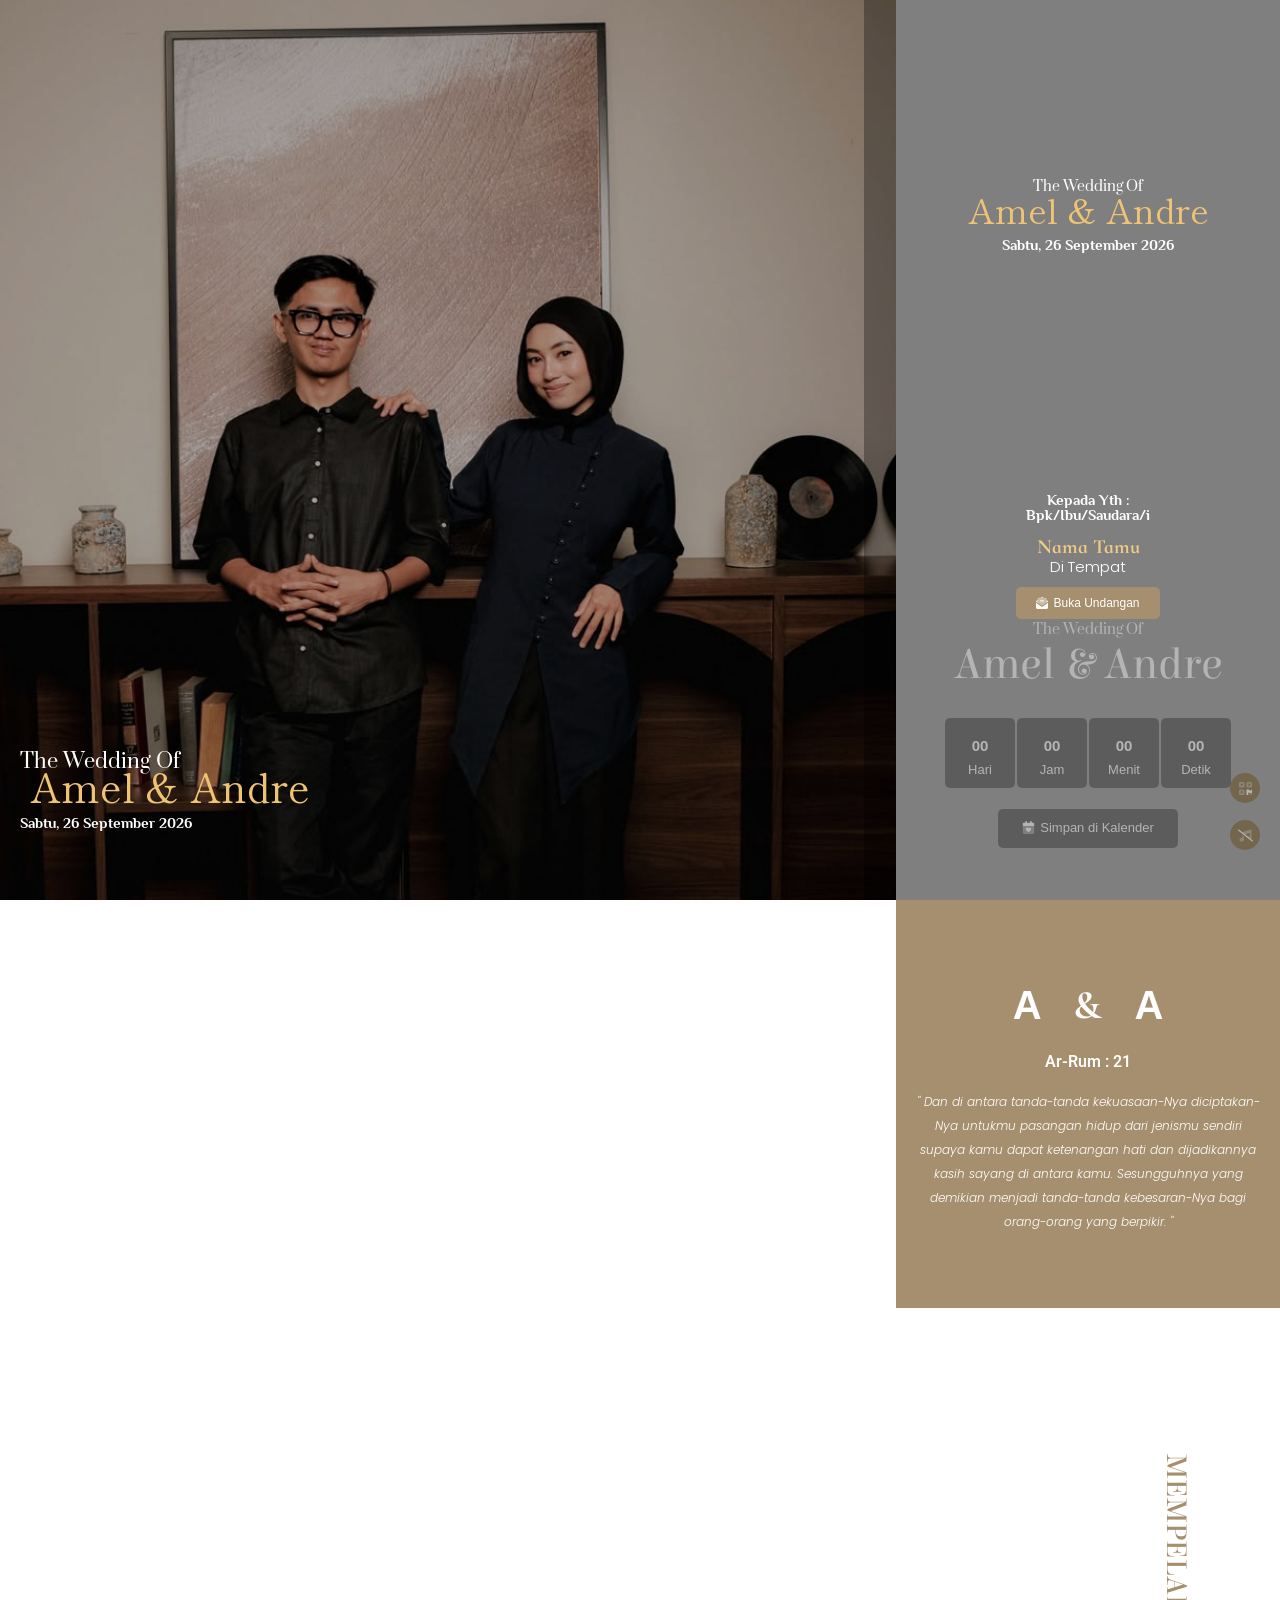
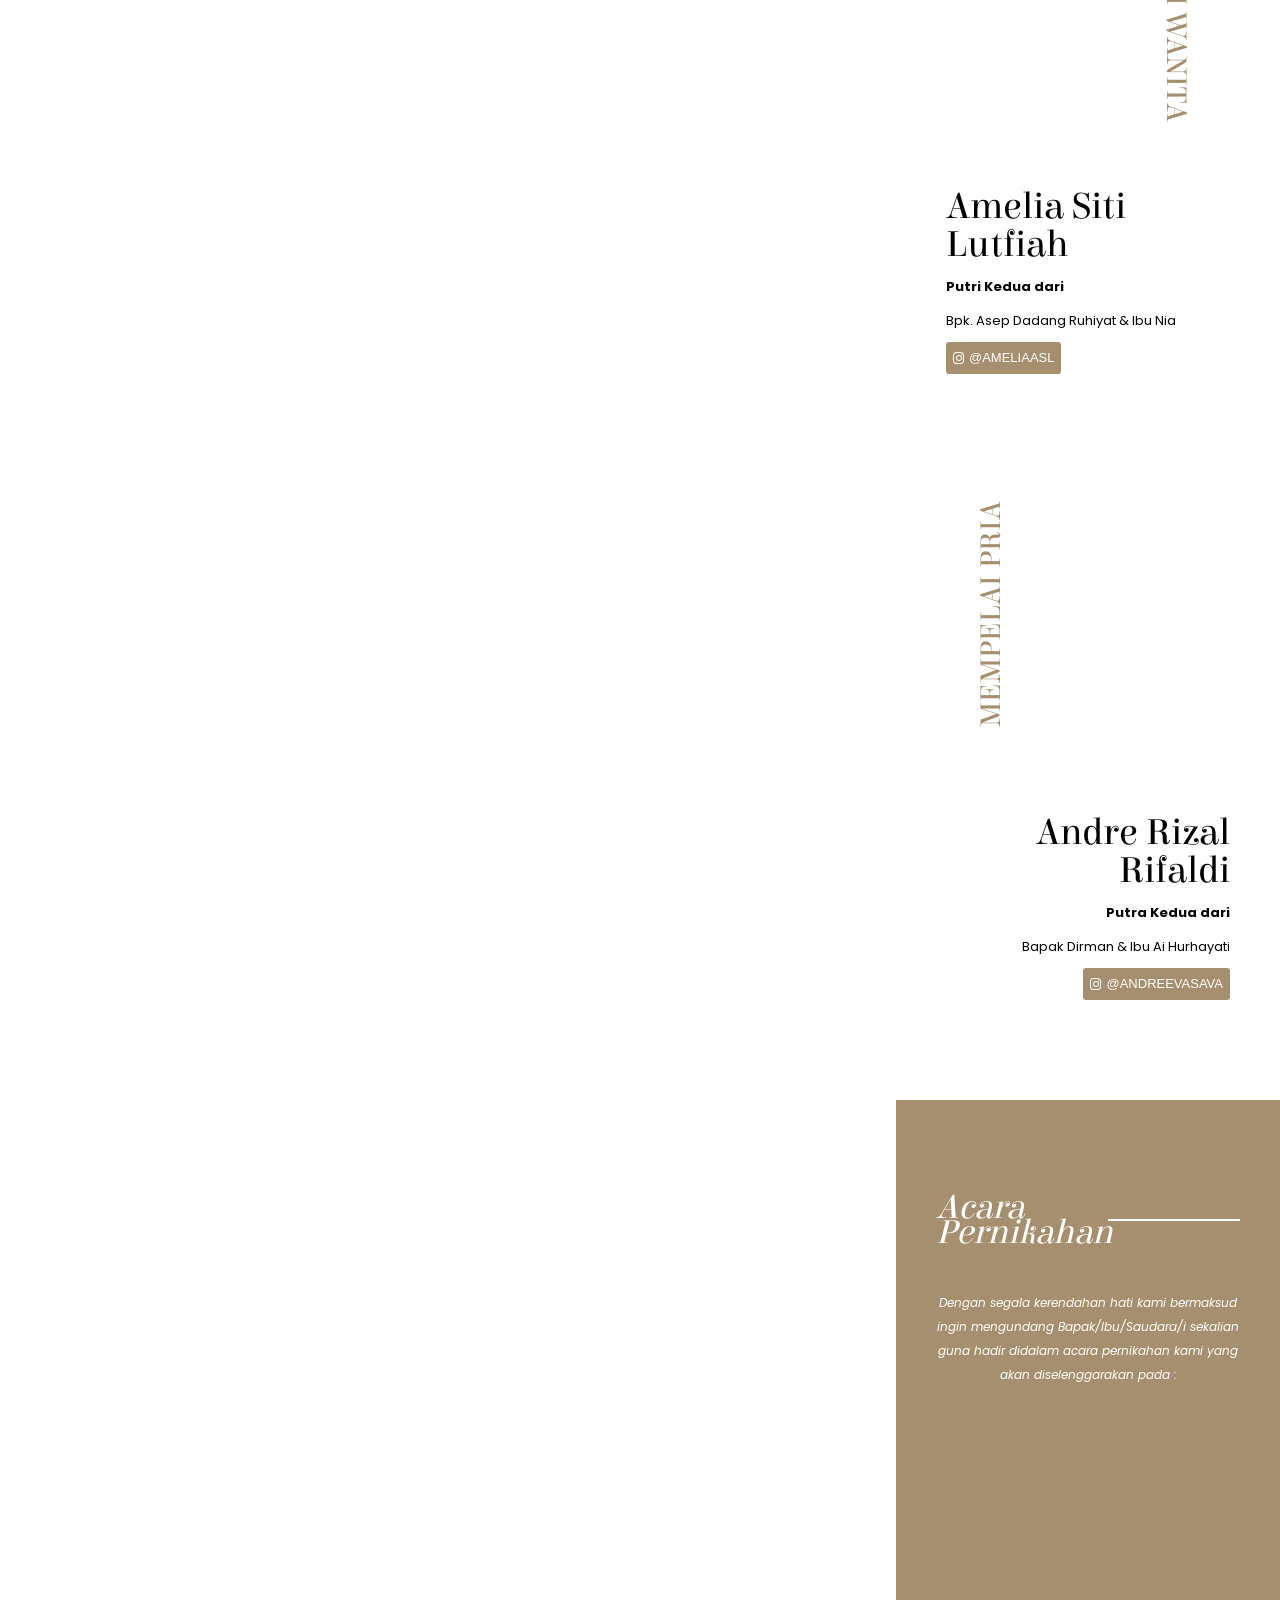
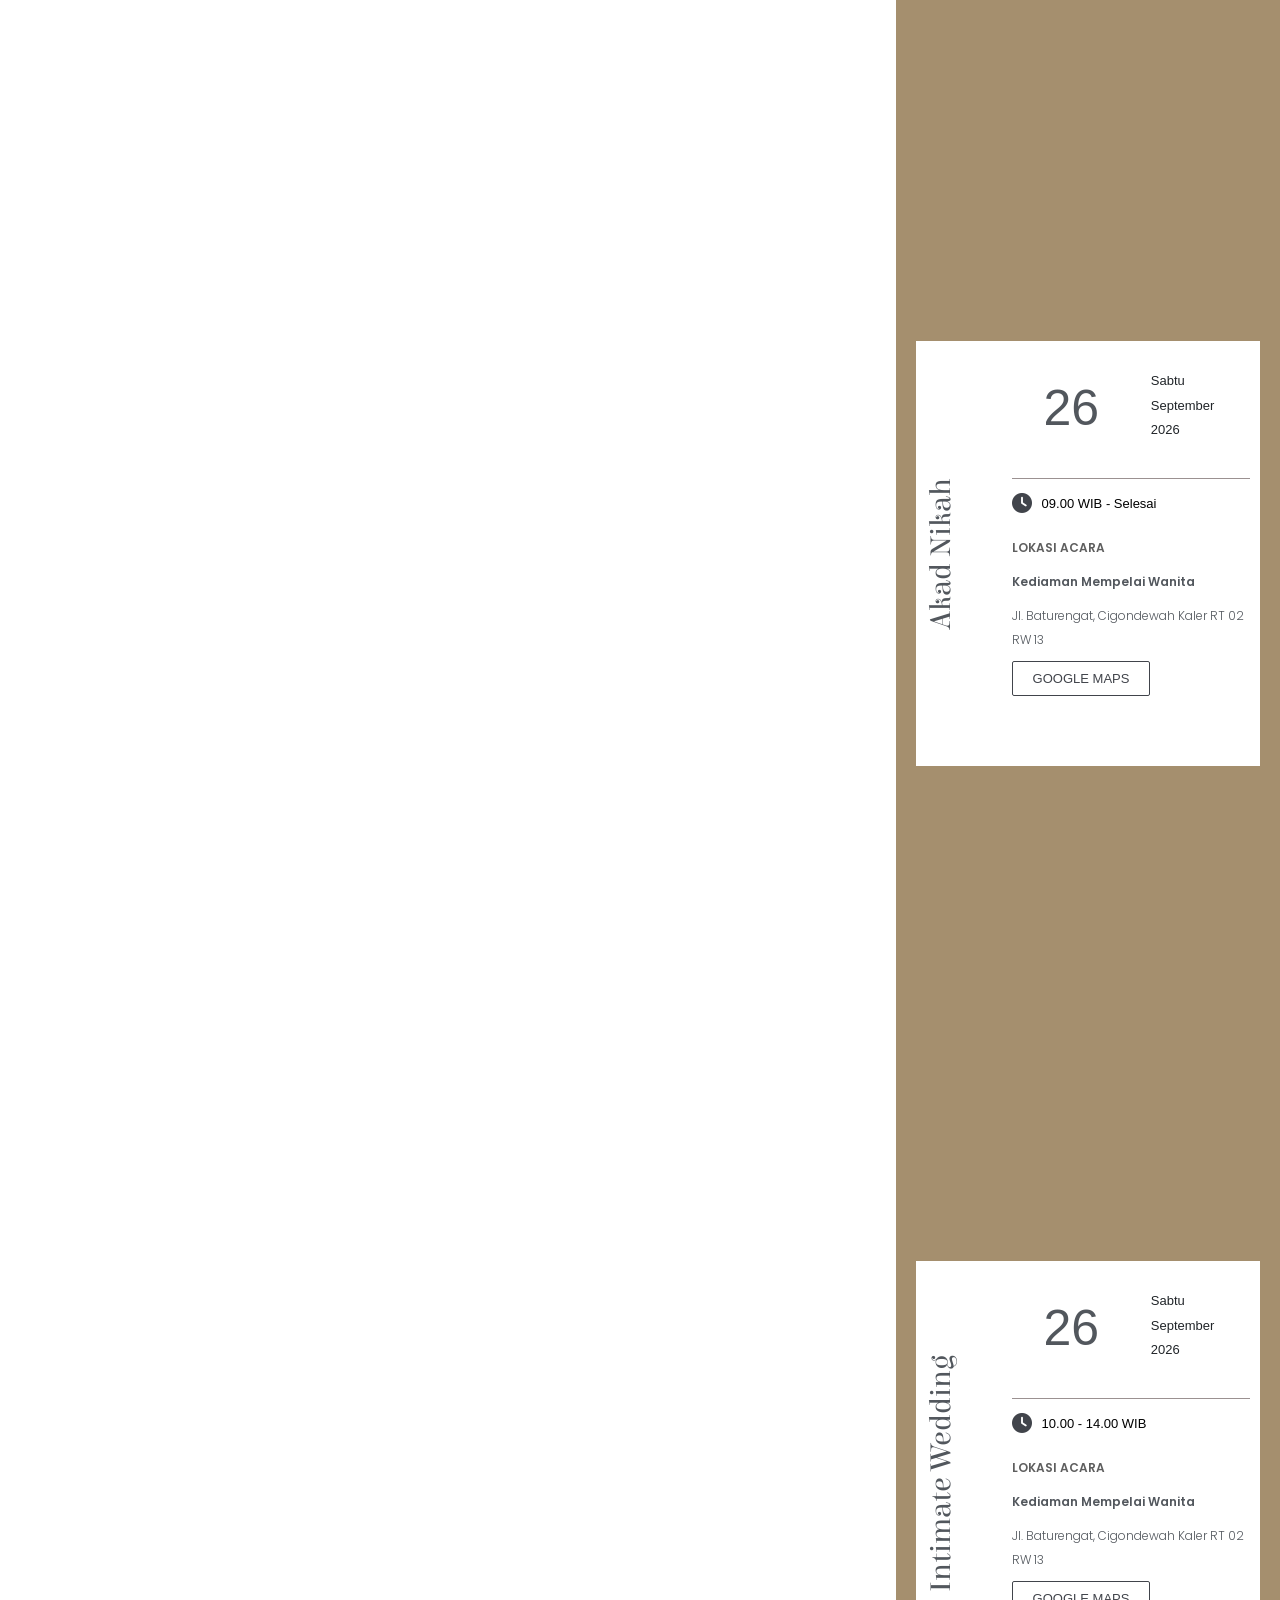
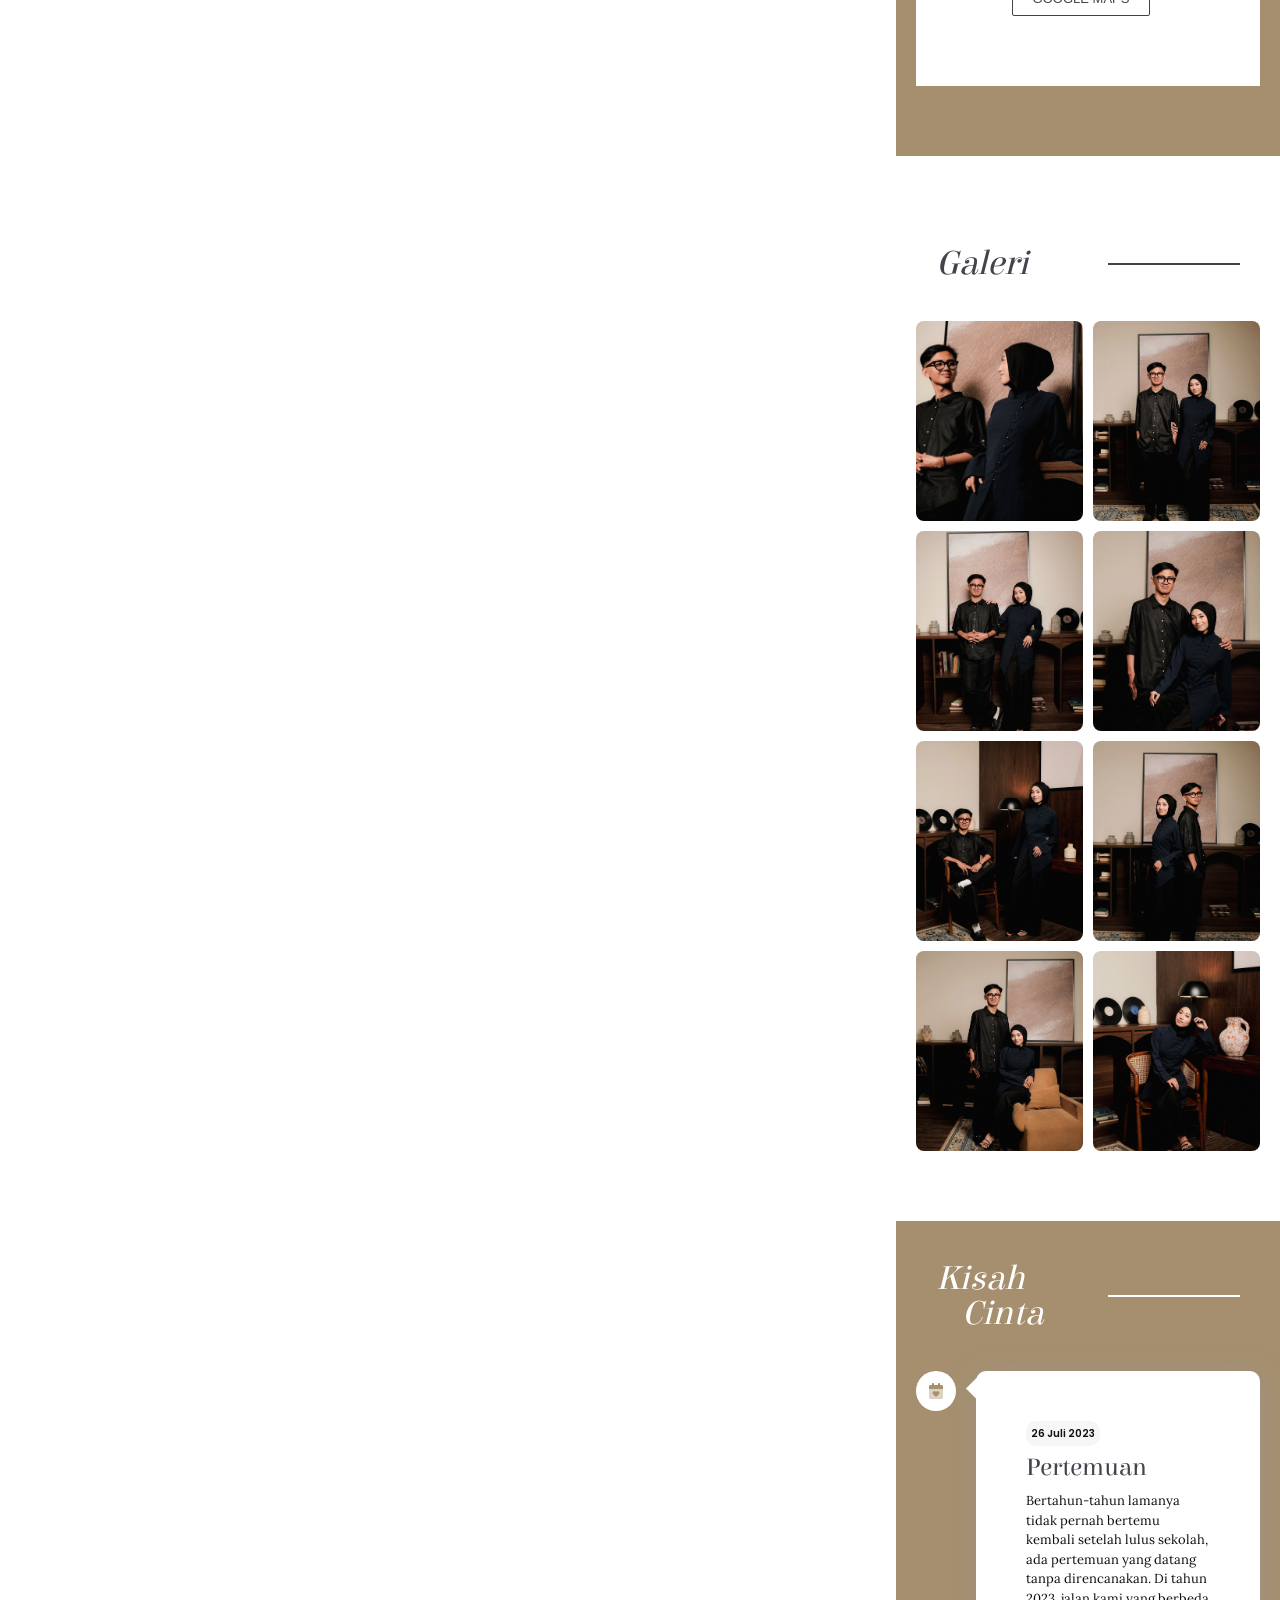
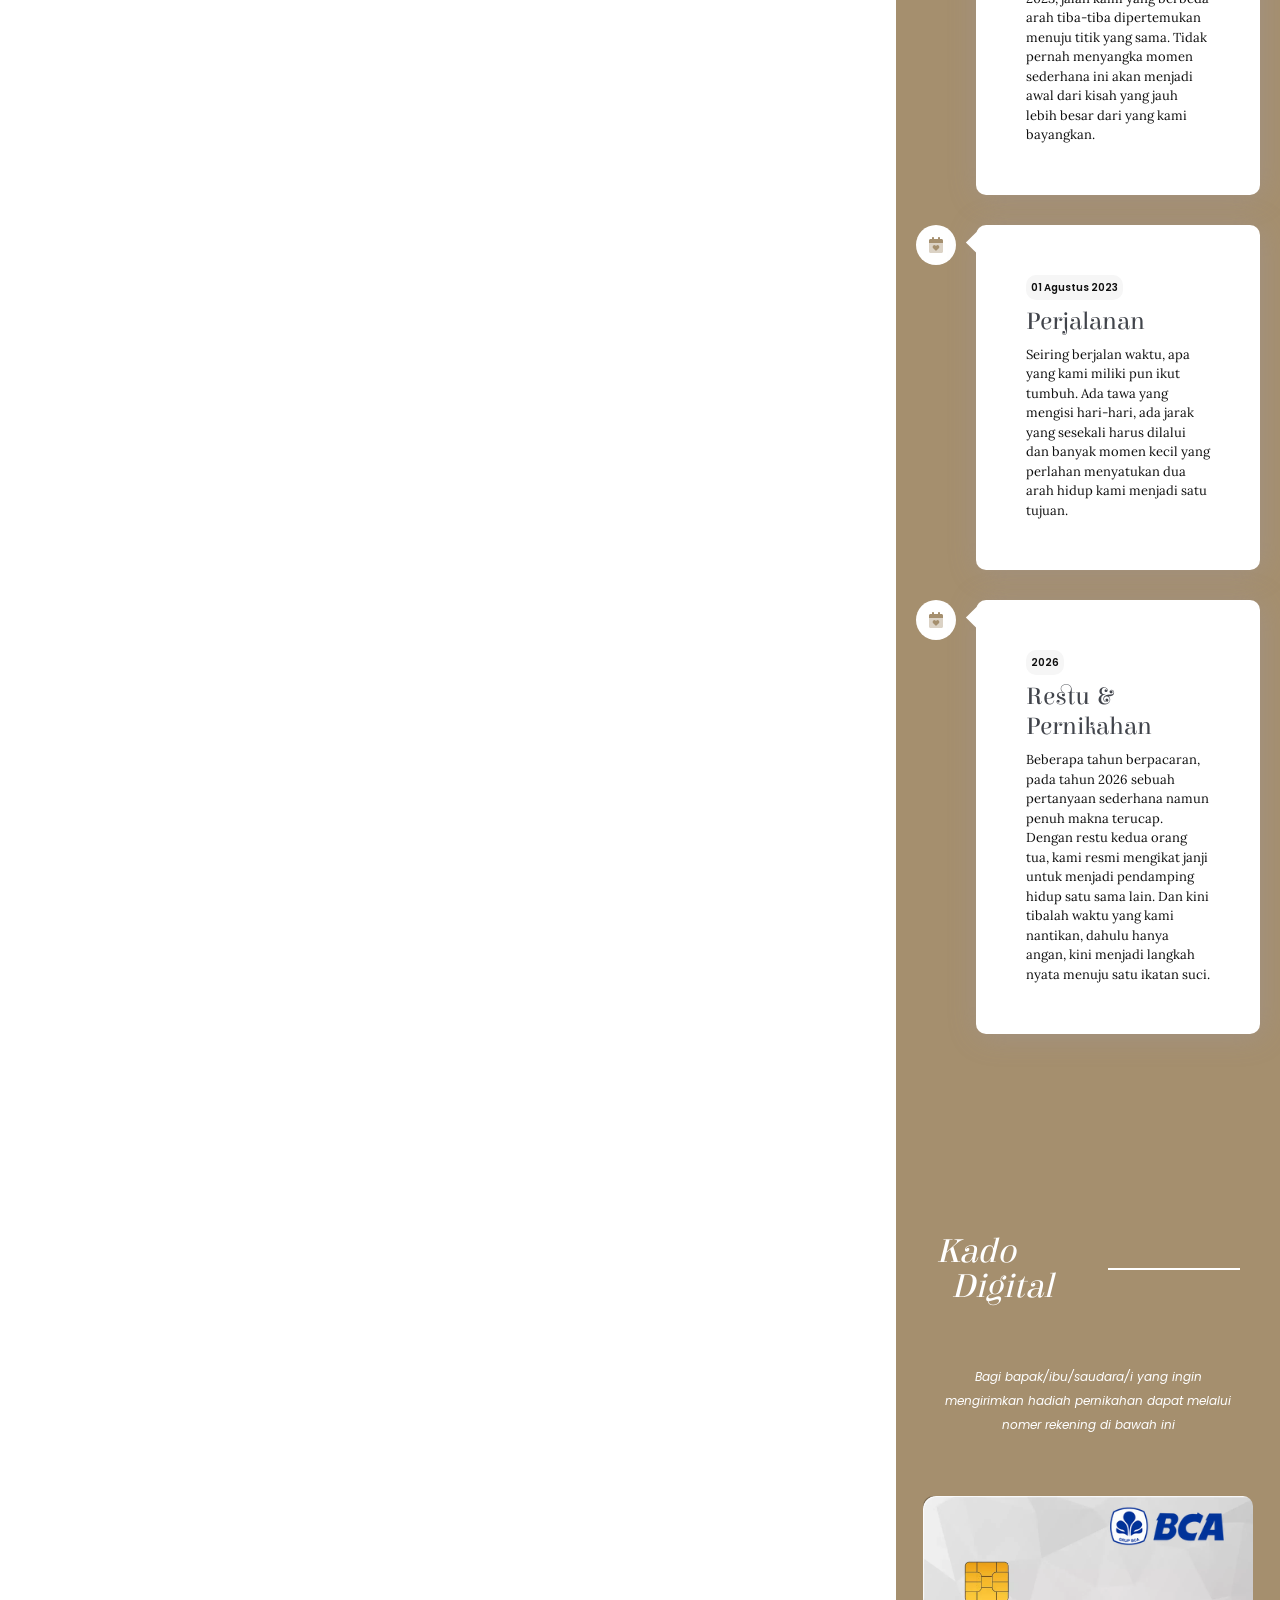
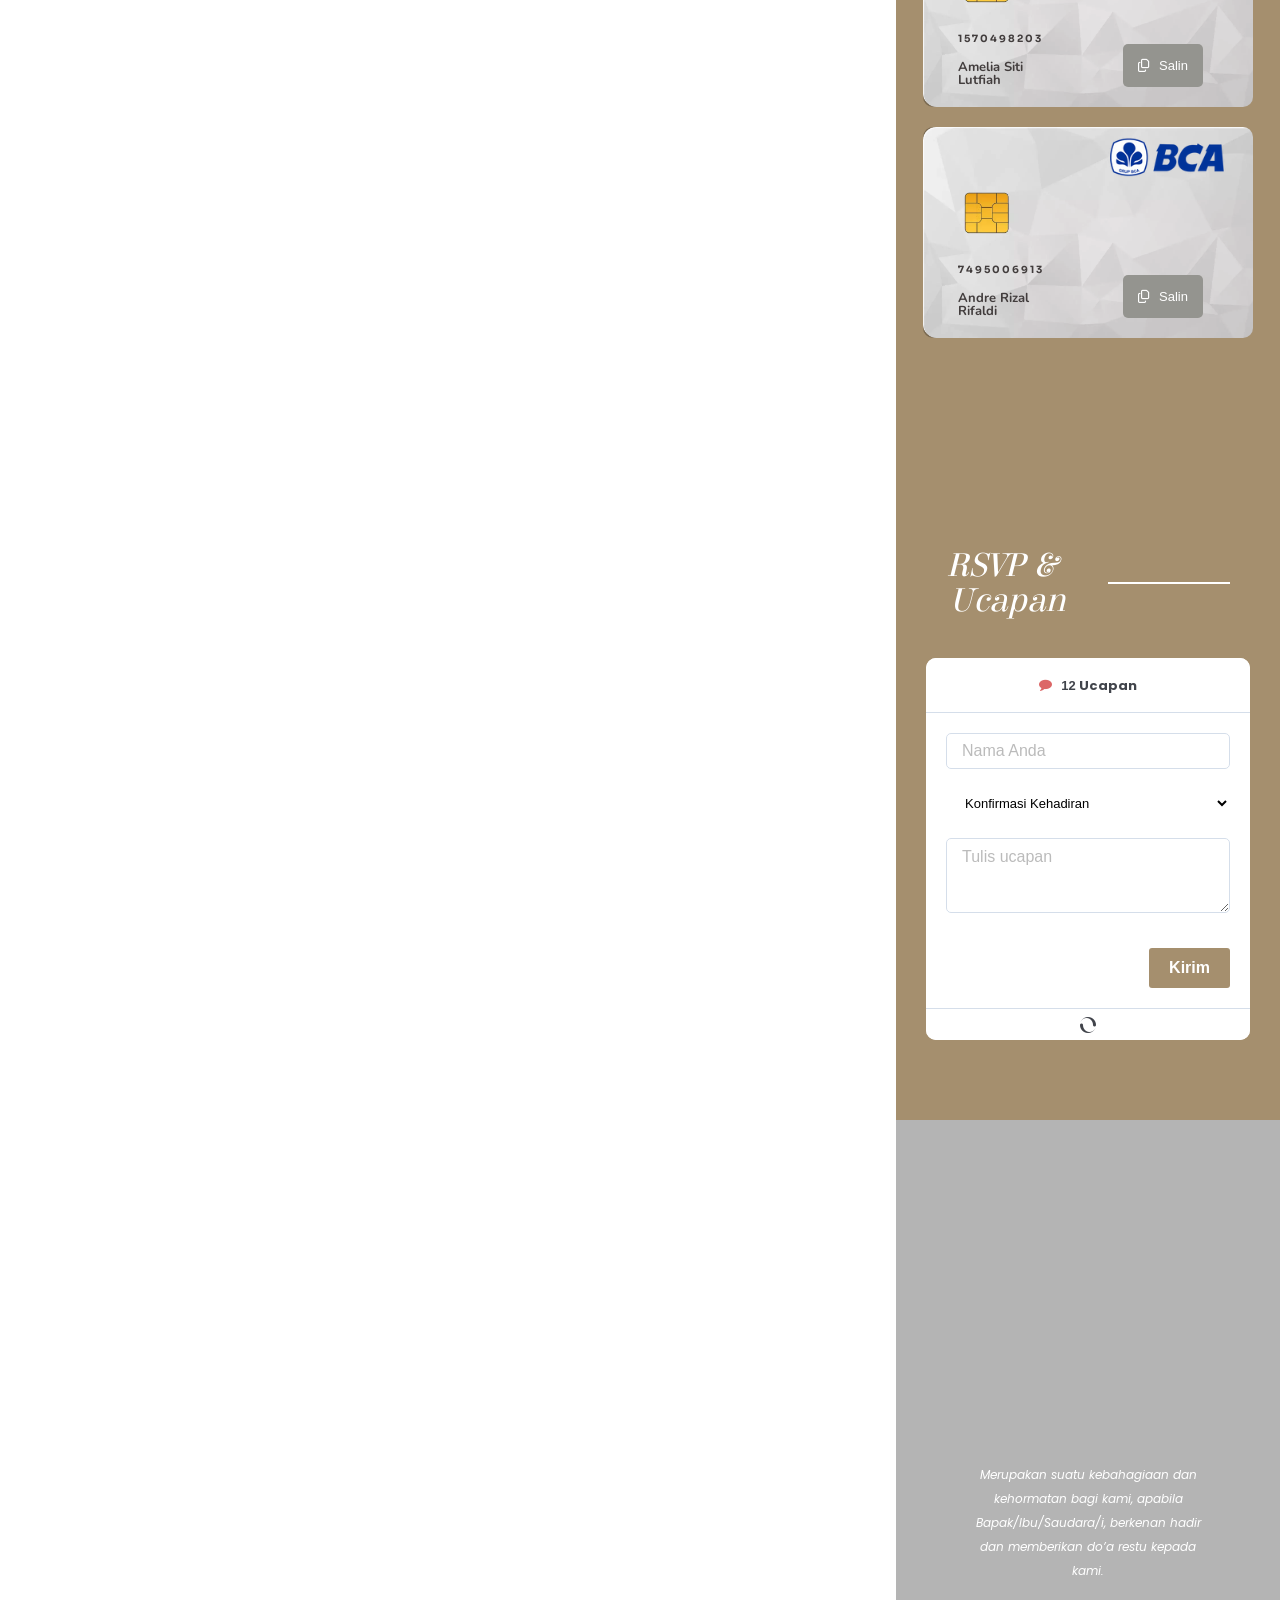
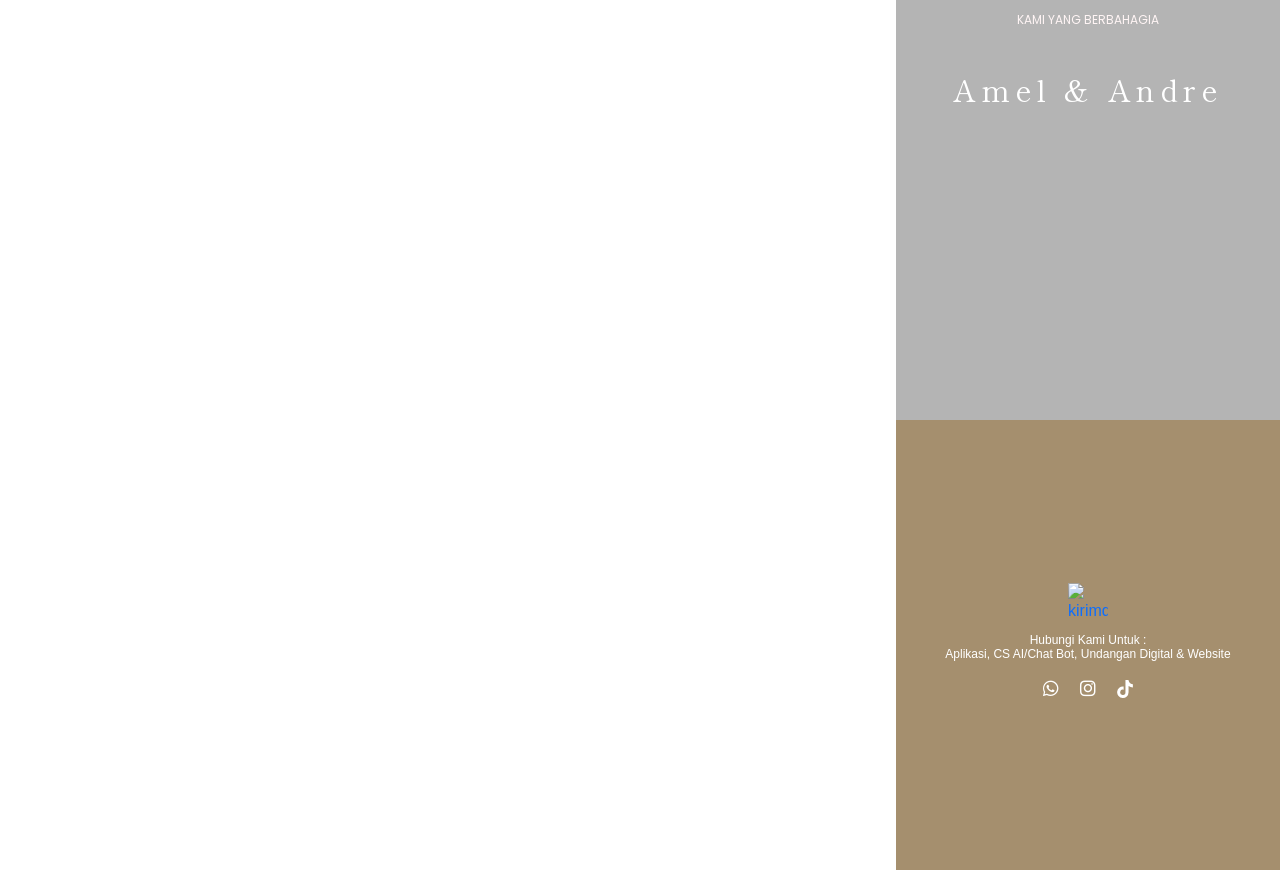
==== index.html @ 9b294c74 "Update Amel & Andre digital invitation website and optimizations" ====
<!DOCTYPE html>
<html lang="id" prefix="og: https://ogp.me/ns#">
<head>
<script>
// Prevent timeouts & retries for non-existent dynamic bundle chunks and external CSS in Elementor
(function(){
    var origAppendChild = document.head.appendChild;
    var origInsertBefore = document.head.insertBefore;
    
    function isMissingAsset(url) {
        if (!url) return false;
        return url.indexOf('.bundle.min.js') !== -1 || 
               url.indexOf('/css/conditionals/') !== -1 || 
               url.indexOf('/lib/dialog/') !== -1 || 
               url.indexOf('/lib/swiper/v8/css/') !== -1;
    }

    document.head.appendChild = function(element) {
        if (element) {
            var src = element.src || element.href || '';
            if (isMissingAsset(src)) {
                if (element.tagName === 'SCRIPT') {
                    setTimeout(function(){
                        if (typeof element.onerror === 'function') element.onerror(new Event('error'));
                        if (typeof element.onload === 'function') element.onload(new Event('load'));
                        if (element.parentNode) element.parentNode.removeChild(element);
                    }, 0);
                }
                return element;
            }
        }
        return origAppendChild.apply(this, arguments);
    };

    document.head.insertBefore = function(element, referenceNode) {
        if (element) {
            var src = element.src || element.href || '';
            if (isMissingAsset(src)) {
                if (element.tagName === 'SCRIPT') {
                    setTimeout(function(){
                        if (typeof element.onerror === 'function') element.onerror(new Event('error'));
                        if (typeof element.onload === 'function') element.onload(new Event('load'));
                        if (element.parentNode) element.parentNode.removeChild(element);
                    }, 0);
                }
                return element;
            }
        }
        return origInsertBefore.apply(this, arguments);
    };
})();
</script>
	<meta charset="UTF-8">
		<link rel="icon" type="image/x-icon" href="kirimdigi.ico">
<link rel="shortcut icon" href="kirimdigi.ico">

<!-- Optimasi Mesin Pencari oleh Rank Math - https://rankmath.com/ -->
<title>Amel 🤎 Andre</title>
<meta name="description" content=", hadiri acara pernikahan Amel &amp; Andre. pada hari Sabtu. 26 September 2026 Ya!">
<meta name="robots" content="nofollow, noindex">
<meta property="og:locale" content="id_ID">
<meta property="og:type" content="article">
<meta property="og:title" content="Amel 🤎 Andre">
<meta property="og:description" content=", hadiri acara pernikahan Amel &amp; Andre. pada hari Sabtu. 26 September 2026 Ya!">
<meta property="og:url" content="https://invitimo.my.id/deluxe-07/">
<meta property="og:site_name" content="Digital Wedding Invitation">
<meta property="article:section" content="Undangan Pernikahan">
<meta property="og:updated_time" content="2025-06-10T13:00:22+07:00">
<meta property="og:image" content="https://i.pinimg.com/736x/78/7e/99/787e99bd18111050a40f7a6f3c1dbd2c.jpg">
<meta property="og:image:secure_url" content="https://i.pinimg.com/736x/78/7e/99/787e99bd18111050a40f7a6f3c1dbd2c.jpg">
<meta property="og:image:width" content="1150">
<meta property="og:image:height" content="768">
<meta property="og:image:alt" content="Amel &#038; Andre">
<meta property="og:image:type" content="image/jpeg">
<meta property="article:published_time" content="2024-06-05T16:37:33+07:00">
<meta property="article:modified_time" content="2025-06-10T13:00:22+07:00">
<meta name="twitter:card" content="summary_large_image">
<meta name="twitter:title" content="Amel 🤎 Andre">
<meta name="twitter:description" content=", hadiri acara pernikahan Amel &amp; Andre. pada hari Sabtu. 26 September 2026 Ya!">
<meta name="twitter:image" content="https://i.pinimg.com/736x/78/7e/99/787e99bd18111050a40f7a6f3c1dbd2c.jpg">
<meta name="twitter:label1" content="Ditulis oleh">
<meta name="twitter:data1" content="kekondangan">
<meta name="twitter:label2" content="Waktunya membaca">
<meta name="twitter:data2" content="Kurang dari semenit">
<script type="application/ld+json" class="rank-math-schema">{"@context":"https://schema.org","@graph":[{"@type":["Person","Organization"],"@id":"https://invitimo.my.id/#person","name":"Digital Wedding Invitation"},{"@type":"WebSite","@id":"https://invitimo.my.id/#website","url":"https://invitimo.my.id","name":"Digital Wedding Invitation","publisher":{"@id":"https://invitimo.my.id/#person"},"inLanguage":"id"},{"@type":"ImageObject","@id":"https://i.pinimg.com/736x/78/7e/99/787e99bd18111050a40f7a6f3c1dbd2c.jpg","url":"https://i.pinimg.com/736x/78/7e/99/787e99bd18111050a40f7a6f3c1dbd2c.jpg","width":"1150","height":"768","inLanguage":"id"},{"@type":"WebPage","@id":"https://invitimo.my.id/deluxe-07/#webpage","url":"https://invitimo.my.id/deluxe-07/","name":"Amel 🤎 Andre","datePublished":"2024-06-05T16:37:33+07:00","dateModified":"2025-06-10T13:00:22+07:00","isPartOf":{"@id":"https://invitimo.my.id/#website"},"primaryImageOfPage":{"@id":"https://i.pinimg.com/736x/78/7e/99/787e99bd18111050a40f7a6f3c1dbd2c.jpg"},"inLanguage":"id"},{"@type":"Person","@id":"https://invitimo.my.id/author/kekondangan/","name":"kekondangan","url":"https://invitimo.my.id/author/kekondangan/","image":{"@type":"ImageObject","@id":"https://secure.gravatar.com/avatar/060e39ec4af00465f8073937f959c683679de852fa3f70bc7729038ad7bef04e?s=96&amp;d=mm&amp;r=g","url":"https://secure.gravatar.com/avatar/060e39ec4af00465f8073937f959c683679de852fa3f70bc7729038ad7bef04e?s=96&amp;d=mm&amp;r=g","caption":"kekondangan","inLanguage":"id"},"sameAs":["http://hi.kekondangan.id"]},{"@type":"BlogPosting","headline":"Amel 🤎 Andre","datePublished":"2024-06-05T16:37:33+07:00","dateModified":"2025-06-10T13:00:22+07:00","articleSection":"Undangan Pernikahan","author":{"@id":"https://invitimo.my.id/author/kekondangan/","name":"kekondangan"},"publisher":{"@id":"https://invitimo.my.id/#person"},"description":", hadiri acara pernikahan Amel &amp; Andre. pada hari Sabtu. 26 September 2026 Ya!","name":"Amel 🤎 Andre","@id":"https://invitimo.my.id/deluxe-07/#richSnippet","isPartOf":{"@id":"https://invitimo.my.id/deluxe-07/#webpage"},"image":{"@id":"https://i.pinimg.com/736x/78/7e/99/787e99bd18111050a40f7a6f3c1dbd2c.jpg"},"inLanguage":"id","mainEntityOfPage":{"@id":"https://invitimo.my.id/deluxe-07/#webpage"}}]}</script>
<!-- /Plugin WordPress Rank Math SEO -->

<link rel='dns-prefetch' href='//hi.kekondangan.id'>
<link rel='dns-prefetch' href='//fonts.googleapis.com'>
<link rel='dns-prefetch' href='//unpkg.com'>
<link rel="alternate" title="oEmbed (JSON)" type="application/json+oembed" href="../wp-json/oembed/1.0/embed?url=https%3A%2F%2Finvitimo.my.id%2Fdeluxe-07%2F">
<link rel="alternate" title="oEmbed (XML)" type="text/xml+oembed" href="../wp-json/oembed/1.0/embed-1?url=https%3A%2F%2Finvitimo.my.id%2Fdeluxe-07%2F&#038;format=xml">
<style id="wp-img-auto-sizes-contain-inline-css">
img:is([sizes=auto i],[sizes^="auto," i]){contain-intrinsic-size:3000px 1500px}
/*# sourceURL=wp-img-auto-sizes-contain-inline-css */
</style>
<style id="wp-emoji-styles-inline-css">

	img.wp-smiley, img.emoji {
		display: inline !important;
		border: none !important;
		box-shadow: none !important;
		height: 1em !important;
		width: 1em !important;
		margin: 0 0.07em !important;
		vertical-align: -0.1em !important;
		background: none !important;
		padding: 0 !important;
	}
/*# sourceURL=wp-emoji-styles-inline-css */
</style>
<style id="wp-block-library-inline-css">
:root{--wp-block-synced-color:#7a00df;--wp-block-synced-color--rgb:122,0,223;--wp-bound-block-color:var(--wp-block-synced-color);--wp-editor-canvas-background:#ddd;--wp-admin-theme-color:#007cba;--wp-admin-theme-color--rgb:0,124,186;--wp-admin-theme-color-darker-10:#006ba1;--wp-admin-theme-color-darker-10--rgb:0,107,160.5;--wp-admin-theme-color-darker-20:#005a87;--wp-admin-theme-color-darker-20--rgb:0,90,135;--wp-admin-border-width-focus:2px}@media (min-resolution:192dpi){:root{--wp-admin-border-width-focus:1.5px}}.wp-element-button{cursor:pointer}:root .has-very-light-gray-background-color{background-color:#eee}:root .has-very-dark-gray-background-color{background-color:#313131}:root .has-very-light-gray-color{color:#eee}:root .has-very-dark-gray-color{color:#313131}:root .has-vivid-green-cyan-to-vivid-cyan-blue-gradient-background{background:linear-gradient(135deg,#00d084,#0693e3)}:root .has-purple-crush-gradient-background{background:linear-gradient(135deg,#34e2e4,#4721fb 50%,#ab1dfe)}:root .has-hazy-dawn-gradient-background{background:linear-gradient(135deg,#faaca8,#dad0ec)}:root .has-subdued-olive-gradient-background{background:linear-gradient(135deg,#fafae1,#67a671)}:root .has-atomic-cream-gradient-background{background:linear-gradient(135deg,#fdd79a,#004a59)}:root .has-nightshade-gradient-background{background:linear-gradient(135deg,#330968,#31cdcf)}:root .has-midnight-gradient-background{background:linear-gradient(135deg,#020381,#2874fc)}:root{--wp--preset--font-size--normal:16px;--wp--preset--font-size--huge:42px}.has-regular-font-size{font-size:1em}.has-larger-font-size{font-size:2.625em}.has-normal-font-size{font-size:var(--wp--preset--font-size--normal)}.has-huge-font-size{font-size:var(--wp--preset--font-size--huge)}:root .has-text-align-center{text-align:center}:root .has-text-align-left{text-align:left}:root .has-text-align-right{text-align:right}.has-fit-text{white-space:nowrap!important}#end-resizable-editor-section{display:none}.aligncenter{clear:both}.items-justified-left{justify-content:flex-start}.items-justified-center{justify-content:center}.items-justified-right{justify-content:flex-end}.items-justified-space-between{justify-content:space-between}.screen-reader-text{word-wrap:normal!important;border:0;clip-path:inset(50%);height:1px;margin:-1px;overflow:hidden;padding:0;position:absolute;width:1px;word-break:normal!important}.screen-reader-text:focus{background-color:#ddd;clip-path:none;color:#444;display:block;font-size:1em;height:auto;left:5px;line-height:normal;padding:15px 23px 14px;text-decoration:none;top:5px;width:auto;z-index:100000}html :where(.has-border-color){border-style:solid}html :where([style^=border-color],[style*=";border-color"],[style*="; border-color"]){border-style:solid}html :where([style^=border-top-color],[style*=";border-top-color"],[style*="; border-top-color"]){border-top-style:solid}html :where([style^=border-right-color],[style*=";border-right-color"],[style*="; border-right-color"]){border-right-style:solid}html :where([style^=border-bottom-color],[style*=";border-bottom-color"],[style*="; border-bottom-color"]){border-bottom-style:solid}html :where([style^=border-left-color],[style*=";border-left-color"],[style*="; border-left-color"]){border-left-style:solid}html :where([style^=border-width],[style*=";border-width"],[style*="; border-width"]){border-style:solid}html :where([style^=border-top-width],[style*=";border-top-width"],[style*="; border-top-width"]){border-top-style:solid}html :where([style^=border-right-width],[style*=";border-right-width"],[style*="; border-right-width"]){border-right-style:solid}html :where([style^=border-bottom-width],[style*=";border-bottom-width"],[style*="; border-bottom-width"]){border-bottom-style:solid}html :where([style^=border-left-width],[style*=";border-left-width"],[style*="; border-left-width"]){border-left-style:solid}html :where(img[class*=wp-image-]){height:auto;max-width:100%}:where(figure){margin:0 0 1em}html :where(.is-position-sticky){--wp-admin--admin-bar--position-offset:var(--wp-admin--admin-bar--height,0px)}@media screen and (max-width:600px){html :where(.is-position-sticky){--wp-admin--admin-bar--position-offset:0px}}
/*# sourceURL=/wp-includes/css/dist/block-library/common.min.css */
</style>
<style id="wp-block-styles-placeholder-inline-css">
:root { --wp-internal-comment: "Placeholder for wp_hoist_late_printed_styles() to replace with the block styles printed at wp_footer." }
/*# sourceURL=wp-block-styles-placeholder-inline-css */
</style>
<link rel='stylesheet' id='jet-engine-frontend-css' href='../wp-content/plugins/jet-engine/assets/css/frontend.css?ver=3.8.14.3' media='all'>
<style id="wp-global-styles-placeholder-inline-css">
:root { --wp-internal-comment: "Placeholder for wp_hoist_late_printed_styles() to replace with the global-styles printed at wp_footer." }
/*# sourceURL=wp-global-styles-placeholder-inline-css */
</style>
<link rel='stylesheet' id='wds-elementor-css' href='../wp-content/plugins/weddingsaas-pro/assets/css/wds-elementor.css?ver=2.10.4' media='all'>
<link rel='stylesheet' id='saic_style-css' href='../wp-content/plugins/weddingsaas-pro/assets/plugins/custom/commentpress/saic_style.css?ver=2.10.4' media='screen'>
<link rel='stylesheet' id='hello-elementor-css' href='../wp-content/themes/hello-elementor/assets/css/reset.css?ver=3.4.9' media='all'>
<link rel='stylesheet' id='hello-elementor-theme-style-css' href='../wp-content/themes/hello-elementor/assets/css/theme.css?ver=3.4.9' media='all'>
<link rel='stylesheet' id='hello-elementor-header-footer-css' href='../wp-content/themes/hello-elementor/assets/css/header-footer.css?ver=3.4.9' media='all'>
<link rel='stylesheet' id='elementor-frontend-css' href='../wp-content/plugins/elementor/assets/css/frontend.min.css?ver=4.2.4' media='all'>
<style id="elementor-frontend-inline-css">
@-webkit-keyframes ha_fadeIn{0%{opacity:0}to{opacity:1}}@keyframes ha_fadeIn{0%{opacity:0}to{opacity:1}}@-webkit-keyframes ha_zoomIn{0%{opacity:0;-webkit-transform:scale3d(.3,.3,.3);transform:scale3d(.3,.3,.3)}50%{opacity:1}}@keyframes ha_zoomIn{0%{opacity:0;-webkit-transform:scale3d(.3,.3,.3);transform:scale3d(.3,.3,.3)}50%{opacity:1}}@-webkit-keyframes ha_rollIn{0%{opacity:0;-webkit-transform:translate3d(-100%,0,0) rotate3d(0,0,1,-120deg);transform:translate3d(-100%,0,0) rotate3d(0,0,1,-120deg)}to{opacity:1}}@keyframes ha_rollIn{0%{opacity:0;-webkit-transform:translate3d(-100%,0,0) rotate3d(0,0,1,-120deg);transform:translate3d(-100%,0,0) rotate3d(0,0,1,-120deg)}to{opacity:1}}@-webkit-keyframes ha_bounce{0%,20%,53%,to{-webkit-animation-timing-function:cubic-bezier(.215,.61,.355,1);animation-timing-function:cubic-bezier(.215,.61,.355,1)}40%,43%{-webkit-transform:translate3d(0,-30px,0) scaleY(1.1);transform:translate3d(0,-30px,0) scaleY(1.1);-webkit-animation-timing-function:cubic-bezier(.755,.05,.855,.06);animation-timing-function:cubic-bezier(.755,.05,.855,.06)}70%{-webkit-transform:translate3d(0,-15px,0) scaleY(1.05);transform:translate3d(0,-15px,0) scaleY(1.05);-webkit-animation-timing-function:cubic-bezier(.755,.05,.855,.06);animation-timing-function:cubic-bezier(.755,.05,.855,.06)}80%{-webkit-transition-timing-function:cubic-bezier(.215,.61,.355,1);transition-timing-function:cubic-bezier(.215,.61,.355,1);-webkit-transform:translate3d(0,0,0) scaleY(.95);transform:translate3d(0,0,0) scaleY(.95)}90%{-webkit-transform:translate3d(0,-4px,0) scaleY(1.02);transform:translate3d(0,-4px,0) scaleY(1.02)}}@keyframes ha_bounce{0%,20%,53%,to{-webkit-animation-timing-function:cubic-bezier(.215,.61,.355,1);animation-timing-function:cubic-bezier(.215,.61,.355,1)}40%,43%{-webkit-transform:translate3d(0,-30px,0) scaleY(1.1);transform:translate3d(0,-30px,0) scaleY(1.1);-webkit-animation-timing-function:cubic-bezier(.755,.05,.855,.06);animation-timing-function:cubic-bezier(.755,.05,.855,.06)}70%{-webkit-transform:translate3d(0,-15px,0) scaleY(1.05);transform:translate3d(0,-15px,0) scaleY(1.05);-webkit-animation-timing-function:cubic-bezier(.755,.05,.855,.06);animation-timing-function:cubic-bezier(.755,.05,.855,.06)}80%{-webkit-transition-timing-function:cubic-bezier(.215,.61,.355,1);transition-timing-function:cubic-bezier(.215,.61,.355,1);-webkit-transform:translate3d(0,0,0) scaleY(.95);transform:translate3d(0,0,0) scaleY(.95)}90%{-webkit-transform:translate3d(0,-4px,0) scaleY(1.02);transform:translate3d(0,-4px,0) scaleY(1.02)}}@-webkit-keyframes ha_bounceIn{0%,20%,40%,60%,80%,to{-webkit-animation-timing-function:cubic-bezier(.215,.61,.355,1);animation-timing-function:cubic-bezier(.215,.61,.355,1)}0%{opacity:0;-webkit-transform:scale3d(.3,.3,.3);transform:scale3d(.3,.3,.3)}20%{-webkit-transform:scale3d(1.1,1.1,1.1);transform:scale3d(1.1,1.1,1.1)}40%{-webkit-transform:scale3d(.9,.9,.9);transform:scale3d(.9,.9,.9)}60%{opacity:1;-webkit-transform:scale3d(1.03,1.03,1.03);transform:scale3d(1.03,1.03,1.03)}80%{-webkit-transform:scale3d(.97,.97,.97);transform:scale3d(.97,.97,.97)}to{opacity:1}}@keyframes ha_bounceIn{0%,20%,40%,60%,80%,to{-webkit-animation-timing-function:cubic-bezier(.215,.61,.355,1);animation-timing-function:cubic-bezier(.215,.61,.355,1)}0%{opacity:0;-webkit-transform:scale3d(.3,.3,.3);transform:scale3d(.3,.3,.3)}20%{-webkit-transform:scale3d(1.1,1.1,1.1);transform:scale3d(1.1,1.1,1.1)}40%{-webkit-transform:scale3d(.9,.9,.9);transform:scale3d(.9,.9,.9)}60%{opacity:1;-webkit-transform:scale3d(1.03,1.03,1.03);transform:scale3d(1.03,1.03,1.03)}80%{-webkit-transform:scale3d(.97,.97,.97);transform:scale3d(.97,.97,.97)}to{opacity:1}}@-webkit-keyframes ha_flipInX{0%{opacity:0;-webkit-transform:perspective(400px) rotate3d(1,0,0,90deg);transform:perspective(400px) rotate3d(1,0,0,90deg);-webkit-animation-timing-function:ease-in;animation-timing-function:ease-in}40%{-webkit-transform:perspective(400px) rotate3d(1,0,0,-20deg);transform:perspective(400px) rotate3d(1,0,0,-20deg);-webkit-animation-timing-function:ease-in;animation-timing-function:ease-in}60%{opacity:1;-webkit-transform:perspective(400px) rotate3d(1,0,0,10deg);transform:perspective(400px) rotate3d(1,0,0,10deg)}80%{-webkit-transform:perspective(400px) rotate3d(1,0,0,-5deg);transform:perspective(400px) rotate3d(1,0,0,-5deg)}}@keyframes ha_flipInX{0%{opacity:0;-webkit-transform:perspective(400px) rotate3d(1,0,0,90deg);transform:perspective(400px) rotate3d(1,0,0,90deg);-webkit-animation-timing-function:ease-in;animation-timing-function:ease-in}40%{-webkit-transform:perspective(400px) rotate3d(1,0,0,-20deg);transform:perspective(400px) rotate3d(1,0,0,-20deg);-webkit-animation-timing-function:ease-in;animation-timing-function:ease-in}60%{opacity:1;-webkit-transform:perspective(400px) rotate3d(1,0,0,10deg);transform:perspective(400px) rotate3d(1,0,0,10deg)}80%{-webkit-transform:perspective(400px) rotate3d(1,0,0,-5deg);transform:perspective(400px) rotate3d(1,0,0,-5deg)}}@-webkit-keyframes ha_flipInY{0%{opacity:0;-webkit-transform:perspective(400px) rotate3d(0,1,0,90deg);transform:perspective(400px) rotate3d(0,1,0,90deg);-webkit-animation-timing-function:ease-in;animation-timing-function:ease-in}40%{-webkit-transform:perspective(400px) rotate3d(0,1,0,-20deg);transform:perspective(400px) rotate3d(0,1,0,-20deg);-webkit-animation-timing-function:ease-in;animation-timing-function:ease-in}60%{opacity:1;-webkit-transform:perspective(400px) rotate3d(0,1,0,10deg);transform:perspective(400px) rotate3d(0,1,0,10deg)}80%{-webkit-transform:perspective(400px) rotate3d(0,1,0,-5deg);transform:perspective(400px) rotate3d(0,1,0,-5deg)}}@keyframes ha_flipInY{0%{opacity:0;-webkit-transform:perspective(400px) rotate3d(0,1,0,90deg);transform:perspective(400px) rotate3d(0,1,0,90deg);-webkit-animation-timing-function:ease-in;animation-timing-function:ease-in}40%{-webkit-transform:perspective(400px) rotate3d(0,1,0,-20deg);transform:perspective(400px) rotate3d(0,1,0,-20deg);-webkit-animation-timing-function:ease-in;animation-timing-function:ease-in}60%{opacity:1;-webkit-transform:perspective(400px) rotate3d(0,1,0,10deg);transform:perspective(400px) rotate3d(0,1,0,10deg)}80%{-webkit-transform:perspective(400px) rotate3d(0,1,0,-5deg);transform:perspective(400px) rotate3d(0,1,0,-5deg)}}@-webkit-keyframes ha_swing{20%{-webkit-transform:rotate3d(0,0,1,15deg);transform:rotate3d(0,0,1,15deg)}40%{-webkit-transform:rotate3d(0,0,1,-10deg);transform:rotate3d(0,0,1,-10deg)}60%{-webkit-transform:rotate3d(0,0,1,5deg);transform:rotate3d(0,0,1,5deg)}80%{-webkit-transform:rotate3d(0,0,1,-5deg);transform:rotate3d(0,0,1,-5deg)}}@keyframes ha_swing{20%{-webkit-transform:rotate3d(0,0,1,15deg);transform:rotate3d(0,0,1,15deg)}40%{-webkit-transform:rotate3d(0,0,1,-10deg);transform:rotate3d(0,0,1,-10deg)}60%{-webkit-transform:rotate3d(0,0,1,5deg);transform:rotate3d(0,0,1,5deg)}80%{-webkit-transform:rotate3d(0,0,1,-5deg);transform:rotate3d(0,0,1,-5deg)}}@-webkit-keyframes ha_slideInDown{0%{visibility:visible;-webkit-transform:translate3d(0,-100%,0);transform:translate3d(0,-100%,0)}}@keyframes ha_slideInDown{0%{visibility:visible;-webkit-transform:translate3d(0,-100%,0);transform:translate3d(0,-100%,0)}}@-webkit-keyframes ha_slideInUp{0%{visibility:visible;-webkit-transform:translate3d(0,100%,0);transform:translate3d(0,100%,0)}}@keyframes ha_slideInUp{0%{visibility:visible;-webkit-transform:translate3d(0,100%,0);transform:translate3d(0,100%,0)}}@-webkit-keyframes ha_slideInLeft{0%{visibility:visible;-webkit-transform:translate3d(-100%,0,0);transform:translate3d(-100%,0,0)}}@keyframes ha_slideInLeft{0%{visibility:visible;-webkit-transform:translate3d(-100%,0,0);transform:translate3d(-100%,0,0)}}@-webkit-keyframes ha_slideInRight{0%{visibility:visible;-webkit-transform:translate3d(100%,0,0);transform:translate3d(100%,0,0)}}@keyframes ha_slideInRight{0%{visibility:visible;-webkit-transform:translate3d(100%,0,0);transform:translate3d(100%,0,0)}}.ha_fadeIn{-webkit-animation-name:ha_fadeIn;animation-name:ha_fadeIn}.ha_zoomIn{-webkit-animation-name:ha_zoomIn;animation-name:ha_zoomIn}.ha_rollIn{-webkit-animation-name:ha_rollIn;animation-name:ha_rollIn}.ha_bounce{-webkit-transform-origin:center bottom;-ms-transform-origin:center bottom;transform-origin:center bottom;-webkit-animation-name:ha_bounce;animation-name:ha_bounce}.ha_bounceIn{-webkit-animation-name:ha_bounceIn;animation-name:ha_bounceIn;-webkit-animation-duration:.75s;-webkit-animation-duration:calc(var(--animate-duration)*.75);animation-duration:.75s;animation-duration:calc(var(--animate-duration)*.75)}.ha_flipInX,.ha_flipInY{-webkit-animation-name:ha_flipInX;animation-name:ha_flipInX;-webkit-backface-visibility:visible!important;backface-visibility:visible!important}.ha_flipInY{-webkit-animation-name:ha_flipInY;animation-name:ha_flipInY}.ha_swing{-webkit-transform-origin:top center;-ms-transform-origin:top center;transform-origin:top center;-webkit-animation-name:ha_swing;animation-name:ha_swing}.ha_slideInDown{-webkit-animation-name:ha_slideInDown;animation-name:ha_slideInDown}.ha_slideInUp{-webkit-animation-name:ha_slideInUp;animation-name:ha_slideInUp}.ha_slideInLeft{-webkit-animation-name:ha_slideInLeft;animation-name:ha_slideInLeft}.ha_slideInRight{-webkit-animation-name:ha_slideInRight;animation-name:ha_slideInRight}.ha-css-transform-yes{-webkit-transition-duration:var(--ha-tfx-transition-duration, .2s);transition-duration:var(--ha-tfx-transition-duration, .2s);-webkit-transition-property:-webkit-transform;transition-property:transform;transition-property:transform,-webkit-transform;-webkit-transform:translate(var(--ha-tfx-translate-x, 0),var(--ha-tfx-translate-y, 0)) scale(var(--ha-tfx-scale-x, 1),var(--ha-tfx-scale-y, 1)) skew(var(--ha-tfx-skew-x, 0),var(--ha-tfx-skew-y, 0)) rotateX(var(--ha-tfx-rotate-x, 0)) rotateY(var(--ha-tfx-rotate-y, 0)) rotateZ(var(--ha-tfx-rotate-z, 0));transform:translate(var(--ha-tfx-translate-x, 0),var(--ha-tfx-translate-y, 0)) scale(var(--ha-tfx-scale-x, 1),var(--ha-tfx-scale-y, 1)) skew(var(--ha-tfx-skew-x, 0),var(--ha-tfx-skew-y, 0)) rotateX(var(--ha-tfx-rotate-x, 0)) rotateY(var(--ha-tfx-rotate-y, 0)) rotateZ(var(--ha-tfx-rotate-z, 0))}.ha-css-transform-yes:hover{-webkit-transform:translate(var(--ha-tfx-translate-x-hover, var(--ha-tfx-translate-x, 0)),var(--ha-tfx-translate-y-hover, var(--ha-tfx-translate-y, 0))) scale(var(--ha-tfx-scale-x-hover, var(--ha-tfx-scale-x, 1)),var(--ha-tfx-scale-y-hover, var(--ha-tfx-scale-y, 1))) skew(var(--ha-tfx-skew-x-hover, var(--ha-tfx-skew-x, 0)),var(--ha-tfx-skew-y-hover, var(--ha-tfx-skew-y, 0))) rotateX(var(--ha-tfx-rotate-x-hover, var(--ha-tfx-rotate-x, 0))) rotateY(var(--ha-tfx-rotate-y-hover, var(--ha-tfx-rotate-y, 0))) rotateZ(var(--ha-tfx-rotate-z-hover, var(--ha-tfx-rotate-z, 0)));transform:translate(var(--ha-tfx-translate-x-hover, var(--ha-tfx-translate-x, 0)),var(--ha-tfx-translate-y-hover, var(--ha-tfx-translate-y, 0))) scale(var(--ha-tfx-scale-x-hover, var(--ha-tfx-scale-x, 1)),var(--ha-tfx-scale-y-hover, var(--ha-tfx-scale-y, 1))) skew(var(--ha-tfx-skew-x-hover, var(--ha-tfx-skew-x, 0)),var(--ha-tfx-skew-y-hover, var(--ha-tfx-skew-y, 0))) rotateX(var(--ha-tfx-rotate-x-hover, var(--ha-tfx-rotate-x, 0))) rotateY(var(--ha-tfx-rotate-y-hover, var(--ha-tfx-rotate-y, 0))) rotateZ(var(--ha-tfx-rotate-z-hover, var(--ha-tfx-rotate-z, 0)))}.happy-addon>.elementor-widget-container{word-wrap:break-word;overflow-wrap:break-word}.happy-addon>.elementor-widget-container,.happy-addon>.elementor-widget-container *{-webkit-box-sizing:border-box;box-sizing:border-box}.happy-addon:not(:has(.elementor-widget-container)),.happy-addon:not(:has(.elementor-widget-container)) *{-webkit-box-sizing:border-box;box-sizing:border-box;word-wrap:break-word;overflow-wrap:break-word}.happy-addon p:empty{display:none}.happy-addon .elementor-inline-editing{min-height:auto!important}.happy-addon-pro img{max-width:100%;height:auto;-o-object-fit:cover;object-fit:cover}.ha-screen-reader-text{position:absolute;overflow:hidden;clip:rect(1px,1px,1px,1px);margin:-1px;padding:0;width:1px;height:1px;border:0;word-wrap:normal!important;-webkit-clip-path:inset(50%);clip-path:inset(50%)}.ha-has-bg-overlay>.elementor-widget-container{position:relative;z-index:1}.ha-has-bg-overlay>.elementor-widget-container:before{position:absolute;top:0;left:0;z-index:-1;width:100%;height:100%;content:""}.ha-has-bg-overlay:not(:has(.elementor-widget-container)){position:relative;z-index:1}.ha-has-bg-overlay:not(:has(.elementor-widget-container)):before{position:absolute;top:0;left:0;z-index:-1;width:100%;height:100%;content:""}.ha-popup--is-enabled .ha-js-popup,.ha-popup--is-enabled .ha-js-popup img{cursor:-webkit-zoom-in!important;cursor:zoom-in!important}.mfp-wrap .mfp-arrow,.mfp-wrap .mfp-close{background-color:transparent}.mfp-wrap .mfp-arrow:focus,.mfp-wrap .mfp-close:focus{outline-width:thin}.ha-advanced-tooltip-enable{position:relative;cursor:pointer;--ha-tooltip-arrow-color:black;--ha-tooltip-arrow-distance:0}.ha-advanced-tooltip-enable .ha-advanced-tooltip-content{position:absolute;z-index:999;display:none;padding:5px 0;width:120px;height:auto;border-radius:6px;background-color:#000;color:#fff;text-align:center;opacity:0}.ha-advanced-tooltip-enable .ha-advanced-tooltip-content::after{position:absolute;border-width:5px;border-style:solid;content:""}.ha-advanced-tooltip-enable .ha-advanced-tooltip-content.no-arrow::after{visibility:hidden}.ha-advanced-tooltip-enable .ha-advanced-tooltip-content.show{display:inline-block;opacity:1}.ha-advanced-tooltip-enable.ha-advanced-tooltip-top .ha-advanced-tooltip-content,body[data-elementor-device-mode=tablet] .ha-advanced-tooltip-enable.ha-advanced-tooltip-tablet-top .ha-advanced-tooltip-content{top:unset;right:0;bottom:calc(101% + var(--ha-tooltip-arrow-distance));left:0;margin:0 auto}.ha-advanced-tooltip-enable.ha-advanced-tooltip-top .ha-advanced-tooltip-content::after,body[data-elementor-device-mode=tablet] .ha-advanced-tooltip-enable.ha-advanced-tooltip-tablet-top .ha-advanced-tooltip-content::after{top:100%;right:unset;bottom:unset;left:50%;border-color:var(--ha-tooltip-arrow-color) transparent transparent transparent;-webkit-transform:translateX(-50%);-ms-transform:translateX(-50%);transform:translateX(-50%)}.ha-advanced-tooltip-enable.ha-advanced-tooltip-bottom .ha-advanced-tooltip-content,body[data-elementor-device-mode=tablet] .ha-advanced-tooltip-enable.ha-advanced-tooltip-tablet-bottom .ha-advanced-tooltip-content{top:calc(101% + var(--ha-tooltip-arrow-distance));right:0;bottom:unset;left:0;margin:0 auto}.ha-advanced-tooltip-enable.ha-advanced-tooltip-bottom .ha-advanced-tooltip-content::after,body[data-elementor-device-mode=tablet] .ha-advanced-tooltip-enable.ha-advanced-tooltip-tablet-bottom .ha-advanced-tooltip-content::after{top:unset;right:unset;bottom:100%;left:50%;border-color:transparent transparent var(--ha-tooltip-arrow-color) transparent;-webkit-transform:translateX(-50%);-ms-transform:translateX(-50%);transform:translateX(-50%)}.ha-advanced-tooltip-enable.ha-advanced-tooltip-left .ha-advanced-tooltip-content,body[data-elementor-device-mode=tablet] .ha-advanced-tooltip-enable.ha-advanced-tooltip-tablet-left .ha-advanced-tooltip-content{top:50%;right:calc(101% + var(--ha-tooltip-arrow-distance));bottom:unset;left:unset;-webkit-transform:translateY(-50%);-ms-transform:translateY(-50%);transform:translateY(-50%)}.ha-advanced-tooltip-enable.ha-advanced-tooltip-left .ha-advanced-tooltip-content::after,body[data-elementor-device-mode=tablet] .ha-advanced-tooltip-enable.ha-advanced-tooltip-tablet-left .ha-advanced-tooltip-content::after{top:50%;right:unset;bottom:unset;left:100%;border-color:transparent transparent transparent var(--ha-tooltip-arrow-color);-webkit-transform:translateY(-50%);-ms-transform:translateY(-50%);transform:translateY(-50%)}.ha-advanced-tooltip-enable.ha-advanced-tooltip-right .ha-advanced-tooltip-content,body[data-elementor-device-mode=tablet] .ha-advanced-tooltip-enable.ha-advanced-tooltip-tablet-right .ha-advanced-tooltip-content{top:50%;right:unset;bottom:unset;left:calc(101% + var(--ha-tooltip-arrow-distance));-webkit-transform:translateY(-50%);-ms-transform:translateY(-50%);transform:translateY(-50%)}.ha-advanced-tooltip-enable.ha-advanced-tooltip-right .ha-advanced-tooltip-content::after,body[data-elementor-device-mode=tablet] .ha-advanced-tooltip-enable.ha-advanced-tooltip-tablet-right .ha-advanced-tooltip-content::after{top:50%;right:100%;bottom:unset;left:unset;border-color:transparent var(--ha-tooltip-arrow-color) transparent transparent;-webkit-transform:translateY(-50%);-ms-transform:translateY(-50%);transform:translateY(-50%)}body[data-elementor-device-mode=mobile] .ha-advanced-tooltip-enable.ha-advanced-tooltip-mobile-top .ha-advanced-tooltip-content{top:unset;right:0;bottom:calc(101% + var(--ha-tooltip-arrow-distance));left:0;margin:0 auto}body[data-elementor-device-mode=mobile] .ha-advanced-tooltip-enable.ha-advanced-tooltip-mobile-top .ha-advanced-tooltip-content::after{top:100%;right:unset;bottom:unset;left:50%;border-color:var(--ha-tooltip-arrow-color) transparent transparent transparent;-webkit-transform:translateX(-50%);-ms-transform:translateX(-50%);transform:translateX(-50%)}body[data-elementor-device-mode=mobile] .ha-advanced-tooltip-enable.ha-advanced-tooltip-mobile-bottom .ha-advanced-tooltip-content{top:calc(101% + var(--ha-tooltip-arrow-distance));right:0;bottom:unset;left:0;margin:0 auto}body[data-elementor-device-mode=mobile] .ha-advanced-tooltip-enable.ha-advanced-tooltip-mobile-bottom .ha-advanced-tooltip-content::after{top:unset;right:unset;bottom:100%;left:50%;border-color:transparent transparent var(--ha-tooltip-arrow-color) transparent;-webkit-transform:translateX(-50%);-ms-transform:translateX(-50%);transform:translateX(-50%)}body[data-elementor-device-mode=mobile] .ha-advanced-tooltip-enable.ha-advanced-tooltip-mobile-left .ha-advanced-tooltip-content{top:50%;right:calc(101% + var(--ha-tooltip-arrow-distance));bottom:unset;left:unset;-webkit-transform:translateY(-50%);-ms-transform:translateY(-50%);transform:translateY(-50%)}body[data-elementor-device-mode=mobile] .ha-advanced-tooltip-enable.ha-advanced-tooltip-mobile-left .ha-advanced-tooltip-content::after{top:50%;right:unset;bottom:unset;left:100%;border-color:transparent transparent transparent var(--ha-tooltip-arrow-color);-webkit-transform:translateY(-50%);-ms-transform:translateY(-50%);transform:translateY(-50%)}body[data-elementor-device-mode=mobile] .ha-advanced-tooltip-enable.ha-advanced-tooltip-mobile-right .ha-advanced-tooltip-content{top:50%;right:unset;bottom:unset;left:calc(101% + var(--ha-tooltip-arrow-distance));-webkit-transform:translateY(-50%);-ms-transform:translateY(-50%);transform:translateY(-50%)}body[data-elementor-device-mode=mobile] .ha-advanced-tooltip-enable.ha-advanced-tooltip-mobile-right .ha-advanced-tooltip-content::after{top:50%;right:100%;bottom:unset;left:unset;border-color:transparent var(--ha-tooltip-arrow-color) transparent transparent;-webkit-transform:translateY(-50%);-ms-transform:translateY(-50%);transform:translateY(-50%)}body.elementor-editor-active .happy-addon.ha-gravityforms .gform_wrapper{display:block!important}.ha-scroll-to-top-wrap.ha-scroll-to-top-hide{display:none}.ha-scroll-to-top-wrap.edit-mode,.ha-scroll-to-top-wrap.single-page-off{display:none!important}.ha-scroll-to-top-button{position:fixed;right:15px;bottom:15px;z-index:9999;display:-webkit-box;display:-webkit-flex;display:-ms-flexbox;display:flex;-webkit-box-align:center;-webkit-align-items:center;align-items:center;-ms-flex-align:center;-webkit-box-pack:center;-ms-flex-pack:center;-webkit-justify-content:center;justify-content:center;width:50px;height:50px;border-radius:50px;background-color:#5636d1;color:#fff;text-align:center;opacity:1;cursor:pointer;-webkit-transition:all .3s;transition:all .3s}.ha-scroll-to-top-button i{color:#fff;font-size:16px}.ha-scroll-to-top-button:hover{background-color:#e2498a}
.elementor-642 .elementor-element.elementor-element-28b3291:not(.elementor-motion-effects-element-type-background), .elementor-642 .elementor-element.elementor-element-28b3291 > .elementor-motion-effects-container > .elementor-motion-effects-layer{background-color:#a58f6e;}.elementor-642 .elementor-element.elementor-element-164270d:not(.elementor-motion-effects-element-type-background), .elementor-642 .elementor-element.elementor-element-164270d > .elementor-motion-effects-container > .elementor-motion-effects-layer{background-image:url("coverpage.jpeg");}.elementor-642 .elementor-element.elementor-element-4963fc2.elementor-view-stacked .elementor-icon{background-color:#a58f6e;}.elementor-642 .elementor-element.elementor-element-4963fc2.elementor-view-framed .elementor-icon, .elementor-642 .elementor-element.elementor-element-4963fc2.elementor-view-default .elementor-icon{color:#a58f6e;border-color:#a58f6e;}.elementor-642 .elementor-element.elementor-element-4963fc2.elementor-view-framed .elementor-icon, .elementor-642 .elementor-element.elementor-element-4963fc2.elementor-view-default .elementor-icon svg{fill:#a58f6e;}.elementor-642 .elementor-element.elementor-element-57c08d4 .elementor-button{background-color:#a58f6e;}.elementor-642 .elementor-element.elementor-element-33a0532:not(.elementor-motion-effects-element-type-background), .elementor-642 .elementor-element.elementor-element-33a0532 > .elementor-motion-effects-container > .elementor-motion-effects-layer{background-color:#a58f6e;}
.elementor-891 .elementor-element.elementor-element-1fcf13a3:not(.elementor-motion-effects-element-type-background), .elementor-891 .elementor-element.elementor-element-1fcf13a3 > .elementor-motion-effects-container > .elementor-motion-effects-layer{background-image:url("coverpage.jpeg");}.elementor-891 .elementor-element.elementor-element-4b713054 .elementor-button{background-color:#a58f6e;}.elementor-891 .elementor-element.elementor-element-5276c8fb .elementor-button{background-color:#a58f6e;}.elementor-891 .elementor-element.elementor-element-2e625df:not(.elementor-motion-effects-element-type-background), .elementor-891 .elementor-element.elementor-element-2e625df > .elementor-motion-effects-container > .elementor-motion-effects-layer{background-color:#a58f6e;}.elementor-891 .elementor-element.elementor-element-560c3776 .elementor-heading-title{color:#a58f6e;}.elementor-891 .elementor-element.elementor-element-2dd44389 .elementor-heading-title{color:#a58f6e;}.elementor-891 .elementor-element.elementor-element-77088129 .elementor-button{background-color:#a58f6e;}.elementor-891 .elementor-element.elementor-element-5ed46cae .elementor-heading-title{color:#a58f6e;}.elementor-891 .elementor-element.elementor-element-5c5ee4b7 .elementor-heading-title{color:#a58f6e;}.elementor-891 .elementor-element.elementor-element-43c1c3cc .elementor-button{background-color:#a58f6e;}.elementor-891 .elementor-element.elementor-element-68901e3b .elementor-heading-title{color:#a58f6e;}.elementor-891 .elementor-element.elementor-element-12dbee07 .elementor-heading-title{color:#a58f6e;}.elementor-891 .elementor-element.elementor-element-6c72097a .elementor-button{background-color:#a58f6e;}.elementor-891 .elementor-element.elementor-element-48e3450a .elementor-heading-title{color:#a58f6e;}.elementor-891 .elementor-element.elementor-element-4400989f .elementor-heading-title{color:#a58f6e;}.elementor-891 .elementor-element.elementor-element-6b203a87 .elementor-button{background-color:#a58f6e;}.elementor-891 .elementor-element.elementor-element-3dbc6f86:not(.elementor-motion-effects-element-type-background), .elementor-891 .elementor-element.elementor-element-3dbc6f86 > .elementor-motion-effects-container > .elementor-motion-effects-layer{background-color:#a58f6e;}.elementor-891 .elementor-element.elementor-element-58a753e9:not(.elementor-motion-effects-element-type-background), .elementor-891 .elementor-element.elementor-element-58a753e9 > .elementor-motion-effects-container > .elementor-motion-effects-layer{background-color:#a58f6e;}.elementor-891 .elementor-element.elementor-element-1e6f76f4:not(.elementor-motion-effects-element-type-background), .elementor-891 .elementor-element.elementor-element-1e6f76f4 > .elementor-motion-effects-container > .elementor-motion-effects-layer{background-color:#a58f6e;}.elementor-891 .elementor-element.elementor-element-377772b0 .timeline-item__point-content{color:#a58f6e;}.elementor-891 .elementor-element.elementor-element-377772b0 .jet-timeline__line{background-color:#a58f6e;}.elementor-891 .elementor-element.elementor-element-2a2b41db .elementor-button{background-color:#a58f6e;}.elementor-891 .elementor-element.elementor-element-5cbb2978 .elementor-button{background-color:#a58f6e;}.elementor-891 .elementor-element.elementor-element-7b8673e9 .elementor-button{background-color:#a58f6e;}.elementor-891 .elementor-element.elementor-element-1a1107b3 .elementor-button{background-color:#a58f6e;}.elementor-891 .elementor-element.elementor-element-78aaffd0:not(.elementor-motion-effects-element-type-background), .elementor-891 .elementor-element.elementor-element-78aaffd0 > .elementor-motion-effects-container > .elementor-motion-effects-layer{background-color:#a58f6e;}.elementor-891 .elementor-element.elementor-element-6051bac .elementor-button{fill:#a58f6e;color:#a58f6e;}.elementor-891 .elementor-element.elementor-element-52806a68:not(.elementor-motion-effects-element-type-background), .elementor-891 .elementor-element.elementor-element-52806a68 > .elementor-motion-effects-container > .elementor-motion-effects-layer{background-color:#a58f6e;}.elementor-891 .elementor-element.elementor-element-11c585bd .saic-wrapper .saic-wrap-form .saic-container-form input[type="submit"], .elementor-891 .elementor-element.elementor-element-11c585bd .saic-wrapper .saic-wrap-form .saic-container-form input[type="button"].saic-form-btn:hover{background-color:#a58f6e;}.elementor-891 .elementor-element.elementor-element-cf775cb:not(.elementor-motion-effects-element-type-background), .elementor-891 .elementor-element.elementor-element-cf775cb > .elementor-motion-effects-container > .elementor-motion-effects-layer{background-color:#a58f6e;}.elementor-891 .elementor-element.elementor-element-e50abe7.elementor-view-stacked .elementor-icon{background-color:#A58F6E;}.elementor-891 .elementor-element.elementor-element-e50abe7.elementor-view-framed .elementor-icon, .elementor-891 .elementor-element.elementor-element-e50abe7.elementor-view-default .elementor-icon{color:#A58F6E;border-color:#A58F6E;}.elementor-891 .elementor-element.elementor-element-e50abe7.elementor-view-framed .elementor-icon, .elementor-891 .elementor-element.elementor-element-e50abe7.elementor-view-default .elementor-icon svg{fill:#A58F6E;}.elementor-891 .elementor-element.elementor-element-6af511ae.elementor-view-stacked .elementor-icon{background-color:#a58f6e;}.elementor-891 .elementor-element.elementor-element-6af511ae.elementor-view-framed .elementor-icon, .elementor-891 .elementor-element.elementor-element-6af511ae.elementor-view-default .elementor-icon{color:#a58f6e;border-color:#a58f6e;}.elementor-891 .elementor-element.elementor-element-6af511ae.elementor-view-framed .elementor-icon, .elementor-891 .elementor-element.elementor-element-6af511ae.elementor-view-default .elementor-icon svg{fill:#a58f6e;}
/*# sourceURL=elementor-frontend-inline-css */
.elementor-element-25c9b67d,
.elementor-element-25c9b67d .elementor-background-slideshow__slide__image,
.elementor-element-25c9b67d .elementor-ken-burns__slide__image {
	background-position: center 25% !important;
	object-position: center 25% !important;
}

.elementor-element-3b4126ea .elementor-gallery__container {
	display: grid !important;
	grid-template-columns: repeat(2, 1fr) !important;
	gap: 10px !important;
	opacity: 1 !important;
	visibility: visible !important;
	height: auto !important;
}
.elementor-element-3b4126ea .e-gallery-item {
	display: block !important;
	position: relative !important;
	opacity: 1 !important;
	visibility: visible !important;
	transform: none !important;
	top: auto !important;
	left: auto !important;
	width: 100% !important;
}
.elementor-element-3b4126ea .e-gallery-image {
	display: block !important;
	width: 100% !important;
	height: 200px !important;
	background-size: cover !important;
	background-position: center !important;
	opacity: 1 !important;
	visibility: visible !important;
	border-radius: 8px !important;
}
.elementor-element-ff2ee44 img {
	width: 40px !important;
	height: 40px !important;
	max-width: 40px !important;
}

.elementor-element-164270d,
.elementor-element-164270d > .elementor-motion-effects-container > .elementor-motion-effects-layer,
.elementor-element-1fcf13a3,
.elementor-element-1fcf13a3 > .elementor-motion-effects-container > .elementor-motion-effects-layer {
	background-position: center 25% !important;
	object-position: center 25% !important;
}
</style>
<link rel='stylesheet' id='elementor-post-6-css' href='../wp-content/uploads/elementor/css/post-6.css?ver=1788821743' media='all'>
<link rel='stylesheet' id='elementor-post-642-css' href='../wp-content/uploads/elementor/css/post-642.css?ver=1788821784' media='all'>
<link rel='stylesheet' id='happy-icons-css' href='../wp-content/plugins/happy-elementor-addons/assets/fonts/style.min.css?ver=3.23.1' media='all'>
<link rel='stylesheet' id='font-awesome-css' href='../wp-content/plugins/elementor/assets/lib/font-awesome/css/font-awesome.min.css?ver=4.7.0' media='all'>
<link rel='stylesheet' id='e-animation-bounceIn-css' href='../wp-content/plugins/elementor/assets/lib/animations/styles/bounceIn.min.css?ver=4.2.4' media='all'>
<link rel='stylesheet' id='e-animation-fadeIn-css' href='../wp-content/plugins/elementor/assets/lib/animations/styles/fadeIn.min.css?ver=4.2.4' media='all'>
<link rel='stylesheet' id='widget-heading-css' href='../wp-content/plugins/elementor/assets/css/widget-heading.min.css?ver=4.2.4' media='all'>
<link rel='stylesheet' id='e-animation-zoomIn-css' href='../wp-content/plugins/elementor/assets/lib/animations/styles/zoomIn.min.css?ver=4.2.4' media='all'>
<link rel='stylesheet' id='widget-spacer-css' href='../wp-content/plugins/elementor/assets/css/widget-spacer.min.css?ver=4.2.4' media='all'>
<link rel='stylesheet' id='e-sticky-css' href='../wp-content/plugins/elementor-pro/assets/css/modules/sticky.min.css?ver=4.2.3' media='all'>
<link rel='stylesheet' id='swiper-css' href='../wp-content/plugins/elementor/assets/lib/swiper/v8/css/swiper.min.css?ver=8.4.5' media='all'>
<link rel='stylesheet' id='e-swiper-css' href='../wp-content/plugins/elementor/assets/css/conditionals/e-swiper.min.css?ver=4.2.4' media='all'>
<link rel='stylesheet' id='jet-elements-css' href='../wp-content/plugins/jet-elements/assets/css/jet-elements.css?ver=2.9.2.1' media='all'>
<link rel='stylesheet' id='jet-countdown-timer-css' href='../wp-content/plugins/jet-elements/assets/css/addons/jet-countdown-timer.css?ver=2.9.2.1' media='all'>
<link rel='stylesheet' id='jet-countdown-timer-skin-css' href='../wp-content/plugins/jet-elements/assets/css/skin/jet-countdown-timer.css?ver=2.9.2.1' media='all'>
<link rel='stylesheet' id='e-animation-fadeInUp-css' href='../wp-content/plugins/elementor/assets/lib/animations/styles/fadeInUp.min.css?ver=4.2.4' media='all'>
<link rel='stylesheet' id='e-animation-fadeInLeft-css' href='../wp-content/plugins/elementor/assets/lib/animations/styles/fadeInLeft.min.css?ver=4.2.4' media='all'>
<link rel='stylesheet' id='widget-divider-css' href='../wp-content/plugins/elementor/assets/css/widget-divider.min.css?ver=4.2.4' media='all'>
<link rel='stylesheet' id='widget-icon-box-css' href='../wp-content/plugins/elementor/assets/css/widget-icon-box.min.css?ver=4.2.4' media='all'>
<link rel='stylesheet' id='widget-gallery-css' href='../wp-content/plugins/elementor-pro/assets/css/widget-gallery.min.css?ver=4.2.3' media='all'>
<link rel='stylesheet' id='elementor-gallery-css' href='../wp-content/plugins/elementor/assets/lib/e-gallery/css/e-gallery.min.css?ver=1.2.0' media='all'>
<link rel='stylesheet' id='e-transitions-css' href='../wp-content/plugins/elementor-pro/assets/css/conditionals/transitions.min.css?ver=4.2.3' media='all'>
<link rel='stylesheet' id='widget-video-css' href='../wp-content/plugins/elementor/assets/css/widget-video.min.css?ver=4.2.4' media='all'>
<link rel='stylesheet' id='jet-timeline-css' href='../wp-content/plugins/jet-elements/assets/css/addons/jet-timeline.css?ver=2.9.2.1' media='all'>
<link rel='stylesheet' id='jet-timeline-skin-css' href='../wp-content/plugins/jet-elements/assets/css/skin/jet-timeline.css?ver=2.9.2.1' media='all'>
<link rel='stylesheet' id='widget-image-css' href='../wp-content/plugins/elementor/assets/css/widget-image.min.css?ver=4.2.4' media='all'>
<link rel='stylesheet' id='e-animation-grow-css' href='../wp-content/plugins/elementor/assets/lib/animations/styles/e-animation-grow.min.css?ver=4.2.4' media='all'>
<link rel='stylesheet' id='widget-social-icons-css' href='../wp-content/plugins/elementor/assets/css/widget-social-icons.min.css?ver=4.2.4' media='all'>
<link rel='stylesheet' id='e-apple-webkit-css' href='../wp-content/plugins/elementor/assets/css/conditionals/apple-webkit.min.css?ver=4.2.4' media='all'>
<link rel='stylesheet' id='elementor-icons-css' href='../wp-content/plugins/elementor/assets/lib/eicons/css/elementor-icons.min.css?ver=5.53.0' media='all'>
<link rel='stylesheet' id='jet-tabs-frontend-css' href='../wp-content/plugins/jet-tabs/assets/css/jet-tabs-frontend.css?ver=2.3.3' media='all'>
<link rel='stylesheet' id='font-awesome-5-all-css' href='../wp-content/plugins/elementor/assets/lib/font-awesome/css/all.min.css?ver=4.2.4' media='all'>
<link rel='stylesheet' id='font-awesome-4-shim-css' href='../wp-content/plugins/elementor/assets/lib/font-awesome/css/v4-shims.min.css?ver=4.2.4' media='all'>
<link rel='stylesheet' id='elementor-post-891-css' href='../wp-content/uploads/elementor/css/post-891.css?ver=1788823232' media='all'>
<link rel='stylesheet' id='elementor-post-14-css' href='../wp-content/uploads/elementor/css/post-14.css?ver=1788821758' media='all'>
<link rel='stylesheet' id='kekondangan-google-fonts-css' href='../css2?family=Alex+Brush&#038;family=Cormorant+Garamond:ital,wght@0,500;0,600;0,700;1,500;1,600&#038;family=Plus+Jakarta+Sans:wght@400;500;600;700;800&#038;display=swap' media='all'>
<link rel='stylesheet' id='phosphor-icons-css' href='https://unpkg.com/@phosphor-icons/web@2.1.1/src/index.css?ver=2.1.1' media='all'>
<link rel='stylesheet' id='weddingsaas-child-style-css' href='../wp-content/themes/weddingsaas-child/style.css?ver=3.6.8' media='all'>
<style id="jet-form-builder-honeypot-inline-css">

		.jfb-user-info,
		.jfb-user-info input {
			position: absolute !important;
			top: 0 !important;
			left: 0 !important;
			width: 1px !important;
			height: 1px !important;
			overflow: hidden !important;
			clip-path: inset(50%) !important;
			white-space: nowrap !important;
			user-select: none !important;
			-webkit-user-select: none !important;
			pointer-events: none !important;
		}
		
/*# sourceURL=jet-form-builder-honeypot-inline-css */
</style>
<link rel='stylesheet' id='elementor-gf-local-roboto-css' href='../wp-content/uploads/elementor/google-fonts/css/roboto.css?ver=1748782089' media='all'>
<link rel='stylesheet' id='elementor-gf-local-robotoslab-css' href='../wp-content/uploads/elementor/google-fonts/css/robotoslab.css?ver=1748782091' media='all'>
<link rel='stylesheet' id='elementor-gf-local-poppins-css' href='../wp-content/uploads/elementor/google-fonts/css/poppins.css?ver=1748782098' media='all'>
<link rel='stylesheet' id='elementor-gf-local-prata-css' href='../wp-content/uploads/elementor/google-fonts/css/prata.css?ver=1748782091' media='all'>
<link rel='stylesheet' id='elementor-gf-local-elsie-css' href='../wp-content/uploads/elementor/google-fonts/css/elsie.css?ver=1748782129' media='all'>
<link rel='stylesheet' id='elementor-gf-local-shipporiminchob1-css' href='../wp-content/uploads/elementor/google-fonts/css/shipporiminchob1.css?ver=1748782127' media='all'>
<link rel='stylesheet' id='elementor-gf-local-philosopher-css' href='../wp-content/uploads/elementor/google-fonts/css/philosopher.css?ver=1748782096' media='all'>
<link rel='stylesheet' id='elementor-gf-local-cormorantinfant-css' href='../wp-content/uploads/elementor/google-fonts/css/cormorantinfant.css?ver=1748782096' media='all'>
<link rel='stylesheet' id='elementor-gf-local-lora-css' href='../wp-content/uploads/elementor/google-fonts/css/lora.css?ver=1748782158' media='all'>
<link rel='stylesheet' id='elementor-gf-local-nunito-css' href='../wp-content/uploads/elementor/google-fonts/css/nunito.css?ver=1748782128' media='all'>
<link rel='stylesheet' id='elementor-gf-local-sora-css' href='../wp-content/uploads/elementor/google-fonts/css/sora.css?ver=1748782109' media='all'>
<link rel='stylesheet' id='elementor-icons-shared-0-css' href='../wp-content/plugins/elementor/assets/lib/font-awesome/css/fontawesome.min.css?ver=5.15.3' media='all'>
<link rel='stylesheet' id='elementor-icons-fa-brands-css' href='../wp-content/plugins/elementor/assets/lib/font-awesome/css/brands.min.css?ver=5.15.3' media='all'>
<link rel='stylesheet' id='elementor-icons-fa-solid-css' href='../wp-content/plugins/elementor/assets/lib/font-awesome/css/solid.min.css?ver=5.15.3' media='all'>
<link rel='stylesheet' id='elementor-icons-fa-regular-css' href='../wp-content/plugins/elementor/assets/lib/font-awesome/css/regular.min.css?ver=5.15.3' media='all'>
<script id="jquery-core-js" src="../wp-includes/js/jquery/jquery.min.js?ver=3.7.1"></script>
<script id="jquery-migrate-js" src="../wp-includes/js/jquery/jquery-migrate.min.js?ver=3.4.1"></script>
<script id="font-awesome-4-shim-js" src="../wp-content/plugins/elementor/assets/lib/font-awesome/js/v4-shims.min.js?ver=4.2.4"></script>
<script id="dom-purify-js" src="../wp-content/plugins/happy-elementor-addons/assets/vendor/dom-purify/purify.min.js?ver=3.1.6"></script>
<link rel="https://api.w.org/" href="../wp-json/index.htm"><link rel="alternate" title="JSON" type="application/json" href="../wp-json/wp/v2/posts/893"><link rel="EditURI" type="application/rsd+xml" title="RSD" href="https://invitimo.my.id/xmlrpc.php?rsd">
<meta name="generator" content="WordPress 7.1">
<link rel='shortlink' href='https://invitimo.my.id/?p=893'>
<!-- TikTok Pixel Code Start -->
<script>
!function (w, d, t) {
  w.TiktokAnalyticsObject=t;var ttq=w[t]=w[t]||[];ttq.methods=["page","track","identify","instances","debug","on","off","once","ready","alias","group","enableCookie","disableCookie","holdConsent","revokeConsent","grantConsent"],ttq.setAndDefer=function(t,e){t[e]=function(){t.push([e].concat(Array.prototype.slice.call(arguments,0)))}};for(var i=0;i<ttq.methods.length;i++)ttq.setAndDefer(ttq,ttq.methods[i]);ttq.instance=function(t){for(
var e=ttq._i[t]||[],n=0;n<ttq.methods.length;n++)ttq.setAndDefer(e,ttq.methods[n]);return e},ttq.load=function(e,n){var r="https://analytics.tiktok.com/i18n/pixel/events.js",o=n&&n.partner;ttq._i=ttq._i||{},ttq._i[e]=[],ttq._i[e]._u=r,ttq._t=ttq._t||{},ttq._t[e]=+new Date,ttq._o=ttq._o||{},ttq._o[e]=n||{};n=document.createElement("script")
;n.type="text/javascript",n.async=!0,n.src=r+"?sdkid="+e+"&lib="+t;e=document.getElementsByTagName("script")[0];e.parentNode.insertBefore(n,e)};


  ttq.load('D38EIEJC77UB9GL64JGG');
  ttq.page();
}(window, document, 'ttq');
</script>
<!-- TikTok Pixel Code End --><meta name="generator" content="Elementor 4.2.4; features: additional_custom_breakpoints; settings: css_print_method-external, google_font-enabled, font_display-swap">
<script>
document.addEventListener('DOMContentLoaded', function() {
    var videos = document.querySelectorAll('.elementor-background-video-container video');
    videos.forEach(function(video) {
        video.setAttribute('muted', 'muted');
        video.setAttribute('playsinline', 'playsinline');
        video.setAttribute('autoplay', 'autoplay');
        video.play();
    });
});
</script>


<meta name="facebook-domain-verification" content="uxp988xpr4nwzk9m61hifpm3likshf">
<!-- Meta Pixel Code -->
<script>
!function(f,b,e,v,n,t,s)
{if(f.fbq)return;n=f.fbq=function(){n.callMethod?
n.callMethod.apply(n,arguments):n.queue.push(arguments)};
if(!f._fbq)f._fbq=n;n.push=n;n.loaded=!0;n.version='2.0';
n.queue=[];t=b.createElement(e);t.async=!0;
t.src=v;s=b.getElementsByTagName(e)[0];
s.parentNode.insertBefore(t,s)}(window, document,'script',
'https://connect.facebook.net/en_US/fbevents.js');
fbq('init', '325633836349514');
fbq('track', 'PageView');
</script>
<noscript><img height="1" width="1" style="display:none" src="../tr?id=325633836349514&ev=PageView&noscript=1"></noscript>
<!-- End Meta Pixel Code -->
			<style>
				.e-con.e-parent:nth-of-type(n+4):not(.e-lazyloaded):not(.e-no-lazyload),
				.e-con.e-parent:nth-of-type(n+4):not(.e-lazyloaded):not(.e-no-lazyload) * {
					background-image: none !important;
				}
				@media screen and (max-height: 1024px) {
					.e-con.e-parent:nth-of-type(n+3):not(.e-lazyloaded):not(.e-no-lazyload),
					.e-con.e-parent:nth-of-type(n+3):not(.e-lazyloaded):not(.e-no-lazyload) * {
						background-image: none !important;
					}
				}
				@media screen and (max-height: 640px) {
					.e-con.e-parent:nth-of-type(n+2):not(.e-lazyloaded):not(.e-no-lazyload),
					.e-con.e-parent:nth-of-type(n+2):not(.e-lazyloaded):not(.e-no-lazyload) * {
						background-image: none !important;
					}
				}
			</style>
			<link rel="stylesheet" href="../ajax/libs/font-awesome/6.5.2/css/all.min.css" integrity="sha512-SnH5WK+bZxgPHs44uWIX+LLJAJ9/2PkPKZ5QiAj6Ta86w+fsb2TkcmfRyVX3pBnMFcV7oQPJkl9QevSCWr3W6A==" crossorigin="anonymous" referrerpolicy="no-referrer">
<link href="../npm/bootstrap%405.3.3/dist/css/bootstrap.min.css" rel="stylesheet" integrity="sha384-QWTKZyjpPEjISv5WaRU9OFeRpok6YctnYmDr5pNlyT2bRjXh0JMhjY6hW+ALEwIH" crossorigin="anonymous">
<link href="../ajax/libs/cropperjs/1.6.1/cropper.min.css" rel="stylesheet">
<script src="../ajax/libs/cropperjs/1.6.1/cropper.min.js"></script>
<script src="../npm/browser-image-compression%402.0.2/dist/browser-image-compression.js"></script>

<div id="jfb-cropper-modal" style="display: none">
  <div class="jfb-cropper-modal-content">
    <div class="jfb-cropper-modal-header">
      <h5 class="m-0 fw-bold">Edit Gambar</h5>
      <button id="jfb-cropper-close" class="jfb-gallery-close-button">
        <i class="fa-solid fa-xmark"></i>
      </button>
    </div>
    <div class="jfb-cropper-modal-body">
      <div class="jfb-cropper-image-container">
        <img id="jfb-cropper-image" src="" alt="Image to edit">
      </div>
      <div class="jfb-cropper-controls">
        <div class="jfb-cropper-section">
          <label class="jfb-cropper-label">Aspek Rasio</label>
          <div id="jfb-cropper-ratios" class="jfb-cropper-ratios">
            <button class="jfb-cropper-control-btn" data-ratio="NaN">Bebas</button>
			  <button class="jfb-cropper-control-btn" data-ratio="0.6666666667">500x750</button>
			 <button class="jfb-cropper-control-btn" data-ratio="1">1:1</button>
			<button class="jfb-cropper-control-btn" data-ratio="0.5625">9:16</button>
            <button class="jfb-cropper-control-btn" data-ratio="1.3333333333">4:3</button>
            <button class="jfb-cropper-control-btn" data-ratio="1.7777777778">16:9</button>
          </div>
        </div>
        <div class="jfb-cropper-section">
          <label class="jfb-cropper-label">Transformasi</label>
          <div id="jfb-cropper-transforms" class="jfb-cropper-transforms">
            <button class="jfb-cropper-transform-btn" data-method="rotate" data-option="-90" title="Putar Kiri"><i class="fa-solid fa-rotate-left"></i></button>
            <button class="jfb-cropper-transform-btn" data-method="rotate" data-option="90" title="Putar Kanan"><i class="fa-solid fa-rotate-right"></i></button>
            <button class="jfb-cropper-transform-btn" data-method="scaleX" data-option="-1" title="Balik Horizontal"><i class="fa-solid fa-arrows-left-right"></i></button>
            <button class="jfb-cropper-transform-btn" data-method="scaleY" data-option="-1" title="Balik Vertikal"><i class="fa-solid fa-arrows-up-down"></i></button>
          </div>
        </div>
        <div class="jfb-cropper-section">
          <div class="jfb-cropper-label-group">
            <label class="jfb-cropper-label">Filter Gambar</label>
            <button id="jfb-cropper-reset-filters" class="jfb-cropper-reset-btn"><i class="fa-solid fa-arrow-rotate-left me-1"></i> Reset</button>
          </div>
          <div id="jfb-cropper-filters" class="jfb-cropper-filters">
            <div class="jfb-filter-group">
              <label for="jfb-filter-brightness">Cerah</label>
              <input type="range" class="form-range" id="jfb-filter-brightness" min="0" max="200" value="100" data-filter="brightness">
              <span class="jfb-filter-value">100%</span>
            </div>
            <div class="jfb-filter-group">
              <label for="jfb-filter-contrast">Kontras</label>
              <input type="range" class="form-range" id="jfb-filter-contrast" min="0" max="200" value="100" data-filter="contrast">
              <span class="jfb-filter-value">100%</span>
            </div>
            <div class="jfb-filter-group">
              <label for="jfb-filter-saturate">Saturasi</label>
              <input type="range" class="form-range" id="jfb-filter-saturate" min="0" max="200" value="100" data-filter="saturate">
              <span class="jfb-filter-value">100%</span>
            </div>
            <div class="jfb-filter-group">
              <label for="jfb-filter-grayscale">Grayscale</label>
              <input type="range" class="form-range" id="jfb-filter-grayscale" min="0" max="100" value="0" data-filter="grayscale">
              <span class="jfb-filter-value">0%</span>
            </div>
          </div>
        </div>
      </div>
    </div>
    <div class="jfb-cropper-modal-actions">
      <button id="jfb-cropper-cancel" class="jfb-cropper-button-secondary">Batal</button>
      <button id="jfb-cropper-save" class="jfb-cropper-button-primary">Simpan</button>
    </div>
    <div class="jfb-scroll-nav">
      <button id="jfb-scroll-up" class="jfb-scroll-btn" title="Scroll Atas"><i class="fa-solid fa-chevron-up"></i></button>
      <button id="jfb-scroll-down" class="jfb-scroll-btn" title="Scroll Bawah"><i class="fa-solid fa-chevron-down"></i></button>
    </div>
  </div>
</div>

<div id="jfb-gallery-modal" style="display: none">
  <div class="jfb-gallery-modal-content">
    <div class="jfb-gallery-modal-header">
      <h5 class="m-0 fw-bold">Pilih dari Galeri</h5>
      <button id="jfb-gallery-close" class="jfb-gallery-close-button">
        <i class="fa-solid fa-xmark"></i>
      </button>
    </div>
    <div id="jfb-gallery-categories" class="jfb-gallery-categories"></div>
    <div id="jfb-gallery-images" class="jfb-gallery-images">
      <div class="jfb-gallery-loader" style="display: none">Memuat gambar...</div>
    </div>
    <div id="jfb-gallery-modal-footer">
      <button id="jfb-gallery-cancel-selection" class="jfb-cropper-button-secondary">Batal</button>
      
    </div>
  </div>
</div>

<style>
  .jfb-cropper-transforms {
    display: flex;
    gap: 10px;
  }
  .jfb-cropper-transform-btn {
    padding: 6px 14px;
    border: 1px solid #d1d5db;
    background-color: #fff;
    color: #374151;
    border-radius: 8px;
    cursor: pointer;
    font-size: 12px;
    transition: all 0.2s ease;
    flex-grow: 1;
    display: flex;
    align-items: center;
    justify-content: center;
  }
  .jfb-cropper-transform-btn:hover {
    background-color: #f3f4f6;
    border-color: #9ca3af;
    transform: translateY(-2px);
  }
  .jet-form-builder-file-upload__files {
    display: flex;
    flex-wrap: wrap;
    justify-content: center;
  }
  .jfb-cropper-button-primary.is-loading::after {
    content: "";
    position: absolute;
    top: 50%;
    left: 50%;
    width: 20px;
    height: 20px;
    margin-top: -10px;
    margin-left: -10px;
    border: 3px solid rgba(255, 255, 255, 0.3);
    border-top-color: #ffffff;
    border-radius: 50%;
    animation: jfb-spinner-rotation 0.8s linear infinite;
  }
  @keyframes jfb-spinner-rotation {
    to {
      transform: rotate(360deg);
    }
  }
  #jfb-cropper-modal,
  #jfb-gallery-modal {
    position: fixed;
    top: 0;
    left: 0;
    width: 100vw;
    height: 100vh;
    background-color: rgba(17, 24, 39, 0.8);
    backdrop-filter: blur(8px);
    z-index: 11000;
    display: none;
    align-items: center;
    justify-content: center;
    padding: 1rem;
  }
  .jfb-cropper-modal-content,
  .jfb-gallery-modal-content {
    position: relative;
    background: #fff;
    border-radius: 12px;
    padding: 0;
    max-width: 95vw;
    width: 800px;
    max-height: 90vh;
    display: flex;
    flex-direction: column;
    box-shadow: 0 20px 25px -5px rgba(0, 0, 0, 0.1), 0 8px 10px -6px rgba(0, 0, 0, 0.1);
    overflow: hidden;
  }
  .jfb-cropper-modal-header,
  .jfb-gallery-modal-header {
    display: flex;
    justify-content: space-between;
    align-items: center;
    padding: 16px 24px;
    border-bottom: 1px solid #e5e7eb;
    flex-shrink: 0;
  }
  .jfb-cropper-modal-body {
    flex-grow: 1;
    overflow-y: auto;
    min-height: 0;
    padding: 16px 24px;
  }
  .jfb-cropper-image-container {
    width: 100%;
    margin-bottom: 24px;
    max-height: 40vh;
  }
  .jfb-cropper-modal-actions {
    display: flex;
    justify-content: flex-end;
    gap: 12px;
    padding: 16px 24px;
    border-top: 1px solid #e5e7eb;
    flex-shrink: 0;
  }
  .jfb-cropper-button-primary,
  .jfb-cropper-button-secondary {
    padding: 5px 10px;
    border: none;
    border-radius: 8px;
    font-size: 12px;
    font-weight: 600;
    cursor: pointer;
    transition: all 0.2s ease;
  }
  .jfb-cropper-button-primary {
    background-color: #0d6efd;
    color: #fff;
  }
  .jfb-cropper-button-primary:hover:not(:disabled) {
    background-color: #0b5ed7;
  }
  .jfb-cropper-button-secondary {
    background-color: #e5e7eb;
    color: #374151;
  }
  .jfb-cropper-button-secondary:hover {
    background-color: #d1d5db;
  }
  .jfb-gallery-modal-content {
    padding: 24px;
  }
  .jfb-gallery-close-button {
    background: none;
    border: none;
    font-size: 12px;
    line-height: 1;
    cursor: pointer;
    color: #9ca3af;
    padding: 0 8px;
  }
  .jfb-gallery-close-button:hover {
    color: #374151;
  }
  .jfb-gallery-categories {
    display: flex;
    flex-wrap: wrap;
    gap: 10px;
    margin-bottom: 20px;
  }
  .jfb-gallery-category-btn {
    padding: 8px 16px;
    border: 1px solid #d1d5db;
    background-color: #fff;
    color: #374151;
    border-radius: 20px;
    cursor: pointer;
    font-size: 12px;
    transition: all 0.2s ease;
  }
  .jfb-gallery-category-btn:hover {
    background-color: #f3f4f6;
    border-color: #9ca3af;
  }
  .jfb-gallery-category-btn.active {
    background-color: #0d6efd;
    color: #fff;
    border-color: #0d6efd;
    font-weight: 600;
  }
  .jfb-gallery-images {
    display: grid;
    grid-template-columns: repeat(auto-fill, minmax(120px, 1fr));
    gap: 15px;
    overflow-y: auto;
    max-height: 55vh;
    padding: 5px;
  }
  .jfb-gallery-item {
    aspect-ratio: 1 / 1;
    border-radius: 8px;
    overflow: hidden;
    position: relative;
    cursor: pointer;
    transition: transform 0.2s ease;
    outline: 3px solid transparent;
    outline-offset: -3px;
  }
  .jfb-gallery-item:hover {
    transform: scale(1.05);
  }
  .jfb-gallery-item img {
    width: 100%;
    height: 100%;
    object-fit: cover;
  }
  .jfb-gallery-item.is-selected {
    outline-color: #0d6efd;
    transform: scale(1.05);
    box-shadow: 0 8px 15px rgba(13, 110, 253, 0.3);
  }
  .jfb-gallery-item .jfb-gallery-item-overlay,
  .jfb-gallery-select-btn {
    display: none;
  }
  #jfb-gallery-modal-footer {
    margin-top: 20px;
    padding-top: 20px;
    border-top: 1px solid #e5e7eb;
    display: flex;
    justify-content: flex-end;
    gap: 12px;
  }
  #jfb-gallery-confirm-selection:disabled {
    background-color: #9ca3af;
    cursor: not-allowed;
  }
  .jfb-gallery-item.is-loading::after {
    content: "";
    position: absolute;
    top: 50%;
    left: 50%;
    width: 30px;
    height: 30px;
    margin-top: -15px;
    margin-left: -15px;
    border: 4px solid rgba(0, 0, 0, 0.2);
    border-top-color: #0d6efd;
    border-radius: 50%;
    animation: jfb-spinner-rotation 0.8s linear infinite;
  }
  .jfb-gallery-loader {
    grid-column: 1 / -1;
    text-align: center;
    padding: 40px;
    font-size: 12px;
    color: #6b7280;
  }
  .jet-form-builder-file-upload__file-remove,
  .jfb-file-crop-trigger {
    position: absolute;
    right: 8px;
    opacity: 1 !important;
    display: flex !important;
    align-items: center;
    justify-content: center;
    width: 32px;
    height: 32px;
    background-color: rgba(255, 255, 255, 0.8);
    backdrop-filter: blur(4px);
    border-radius: 50%;
    box-shadow: 0 2px 5px rgba(0, 0, 0, 0.1);
    transition: all 0.2s ease-in-out;
    font-size: 12px;
  }
  .jet-form-builder-file-upload__file-remove {
    top: 8px;
    color: #dc3545;
  }
  .jet-form-builder-file-upload__file-remove:hover {
    background-color: #dc3545;
    color: #ffffff;
    transform: scale(1.1) rotate(10deg);
    box-shadow: 0 4px 12px rgba(220, 53, 69, 0.4);
  }
  .jfb-file-crop-trigger {
    top: 48px;
    color: #0d6efd;
    cursor: pointer;
    text-decoration: none;
  }
  .jfb-file-crop-trigger:hover {
    background-color: #0d6efd;
    color: #ffffff;
    transform: scale(1.1) rotate(-10deg);
    box-shadow: 0 4px 12px rgba(13, 110, 253, 0.4);
  }
  .jet-form-builder__field-wrap.jet-form-builder-file-upload {
    background: #f8fafc;
    border: 2px dashed #e2e8f0;
    padding: 2rem 1.5rem;
    text-align: center;
    position: relative;
    display: flex;
    flex-direction: column;
    align-items: center;
    justify-content: center;
    border-radius: 12px;
    transition: background-color 0.3s ease, border-color 0.3s ease;
    overflow: hidden;
  }
  .jet-form-builder__field-wrap.jet-form-builder-file-upload:hover {
    border-color: #0d6efd;
    background: #eef6ff;
  }
  .jet-form-builder-file-upload.has-files::before {
    display: none;
  }
  .jet-form-builder-file-upload__fields {
    display: flex;
    flex-direction: column;
    align-items: center;
    gap: 1rem;
    pointer-events: none;
  }
  .jfb-upload-actions {
    display: flex;
    flex-direction: column;
    align-items: center;
    gap: 12px;
    pointer-events: all;
    width: 100%;
    max-width: 250px;
  }
  .jfb-action-button {
    display: inline-flex;
    align-items: center;
    justify-content: center;
    gap: 8px;
    padding: 12px 24px;
    color: #ffffff;
    border: none;
    font-size: 12px;
    font-weight: 600;
    cursor: pointer;
    border-radius: 8px;
    transition: all 0.3s ease;
    width: 100%;
    min-height: 50px;
  }
  .jfb-action-button.addfile {
    background-color: #0d6efd;
  }
  .jfb-action-button.library {
    background-color: #198754;
  }
  .jfb-action-button:disabled {
    background-color: #6c757d;
    cursor: not-allowed;
  }
  .jfb-action-button svg {
    display: none;
  }
  .jfb-action-button .jfb-loading-spinner {
    display: none;
  }
  .jfb-action-button .fa-spinner {
    display: none;
  }
  .jfb-action-button.is-loading .jfb-button-icon,
  .jfb-action-button.is-loading .jfb-button-text {
    display: none;
  }
  .jfb-action-button.is-loading .fa-spinner {
    display: inline-block;
    animation: fa-spin 1s linear infinite;
  }
  .labeladdfile {
    font-size: 12px;
    font-weight: 500;
    color: #6b7280;
  }
  .labeladdfile.files-uploaded {
    color: #198754;
    font-weight: 600;
  }
  .labeladdfile.files-uploaded::before {
    content: "✓ ";
    font-weight: bold;
    margin-right: 4px;
  }
  .labeladdfile.is-compressing {
    color: #fd7e14;
    font-weight: 600;
  }
  .jet-form-builder-file-upload__content {
    min-height: auto !important;
  }
  .jet-form-builder-file-upload__file {
    position: relative;
    overflow: hidden;
    border-radius: 12px;
    box-shadow: 0 10px 25px -5px rgba(0, 0, 0, 0.1), 0 8px 10px -6px rgba(0, 0, 0, 0.1);
  }
  .jet-form-builder-file-upload__file img {
    display: block;
    width: 100%;
    height: 100%;
    object-fit: cover;
  }
  .jet-form-builder-file-upload__input {
    position: absolute;
    width: 1px;
    height: 1px;
    padding: 0;
    margin: -1px;
    overflow: hidden;
    clip: rect(0, 0, 0, 0);
    white-space: nowrap;
    border: 0;
  }
  .jet-form-builder__field-wrap.is-dragover {
    border-color: #0d6efd;
    background-color: #dbeafe;
  }
  .jet-form-builder__field-wrap.is-dragover .jet-form-builder-file-upload__fields {
    opacity: 0.5;
  }
  .jet-form-builder__field-wrap.is-dragover::after {
    content: "Lepaskan file untuk mengunggah";
    position: absolute;
    top: 0;
    left: 0;
    right: 0;
    bottom: 0;
    display: flex;
    align-items: center;
    justify-content: center;
    font-size: 12px;
    font-weight: 600;
    color: #0a58ca;
    background: rgba(255, 255, 255, 0.8);
    backdrop-filter: blur(2px);
    z-index: 10;
  }
  .jfb-cropper-controls {
    display: flex;
    flex-direction: column;
    gap: 16px;
    width: 100%;
  }
  .jfb-cropper-section {
    padding-top: 16px;
    border-top: 1px solid #e5e7eb;
  }
  .jfb-cropper-section:first-child {
    border-top: none;
    padding-top: 0;
  }
  .jfb-cropper-label {
    display: block;
    font-size: 12px;
    font-weight: 600;
    color: #374151;
    margin-bottom: 12px;
  }
  .jfb-cropper-label-group {
    display: flex;
    justify-content: space-between;
    align-items: center;
  }
  .jfb-cropper-reset-btn {
    background: none;
    border: none;
    color: #0d6efd;
    font-size: 12px;
    font-weight: 600;
    cursor: pointer;
    padding: 4px 8px;
    border-radius: 6px;
    display: inline-flex;
    align-items: center;
  }
  .jfb-cropper-reset-btn:hover {
    background-color: #eef6ff;
  }
  .jfb-cropper-ratios {
    display: flex;
    gap: 10px;
  }
  .jfb-cropper-control-btn {
    padding: 6px 14px;
    border: 1px solid #d1d5db;
    background-color: #fff;
    color: #374151;
    border-radius: 8px;
    cursor: pointer;
    font-size: 12px;
    font-weight: 500;
    transition: all 0.2s ease;
    flex-grow: 1;
  }
  .jfb-cropper-control-btn:hover {
    background-color: #f3f4f6;
    border-color: #9ca3af;
  }
  .jfb-cropper-control-btn.active {
    background-color: #0d6efd;
    color: #fff;
    border-color: #0d6efd;
    font-weight: 600;
  }
  .jfb-cropper-filters {
    display: grid;
    grid-template-columns: 1fr 1fr;
    gap: 12px 20px;
  }
  .jfb-filter-group {
    display: flex;
    align-items: center;
    gap: 8px;
  }
  .jfb-filter-group label {
    font-size: 12px;
    color: #4b5563;
    width: 70px;
    flex-shrink: 0;
  }
  .jfb-filter-group input[type="range"].form-range::-webkit-slider-thumb {
    background-color: #0d6efd;
  }
  .jfb-filter-group input[type="range"].form-range::-moz-range-thumb {
    background-color: #0d6efd;
  }
  .jfb-filter-value {
    font-size: 12px;
    color: #6b7280;
    font-family: monospace;
    min-width: 40px;
    text-align: right;
  }

  .jfb-scroll-nav {
    display: none;
    flex-direction: column;
    position: absolute;
    right: 10px;
    top: 50%;
    transform: translateY(-50%);
    gap: 10px;
    z-index: 10;
  }
  .jfb-scroll-btn {
    width: 40px;
    height: 40px;
    border-radius: 50%;
    border: 1px solid rgba(0, 0, 0, 0.1);
    background-color: rgba(255, 255, 255, 0.8);
    backdrop-filter: blur(3px);
    color: #374151;
    font-size: 12px;
    cursor: pointer;
    display: flex;
    align-items: center;
    justify-content: center;
    box-shadow: 0 2px 5px rgba(0, 0, 0, 0.1);
    transition: all 0.2s ease;
  }
  .jfb-scroll-btn:hover:not(:disabled) {
    background-color: #fff;
    transform: scale(1.1);
  }
  .jfb-scroll-btn:disabled {
    opacity: 0.4;
    cursor: not-allowed;
  }

  @media (max-width: 768px) {
    .jfb-gallery-images {
      grid-template-columns: repeat(3, 1fr);
      gap: 10px;
      padding: 2px;
    }
    .jfb-cropper-filters {
      grid-template-columns: 1fr;
    }
    .jfb-cropper-modal-header,
    .jfb-cropper-modal-body,
    .jfb-cropper-modal-actions {
      padding-left: 16px;
      padding-right: 16px;
    }
  }
</style>

<script>
  document.addEventListener("DOMContentLoaded", function () {
    // ===================================================================
    // === PENGATURAN PENTING - SILAKAN UBAH SESUAI KEBUTUHAN ANDA ===
    // ===================================================================
    const jfbImageToolConfig = {
      // --- Fitur Konversi Gambar (CONVERT) ---
      // Mengubah format gambar saat diunggah (misal: dari PNG/JPG ke WebP).
      enableConversion: true, // Ubah ke `false` untuk menonaktifkan konversi ke format lain.
      convertToFormat: "image/webp", // Format tujuan. Pilihan: 'image/webp', 'image/jpeg', 'image/png'.

      // --- Fitur Kompresi Gambar (COMPRESS) ---
      // Mengurangi ukuran file gambar agar lebih ringan.
      enableCompression: true, // Ubah ke `false` untuk menonaktifkan kompresi.
      compressionMaxSizeMB: 0.5, // Target ukuran file maksimum dalam MB setelah kompresi.
      compressionQuality: 0.82, // Kualitas gambar untuk hasil crop (rentang 0.0 - 1.0).

      // --- Fitur Ubah Ukuran (RESIZE) Gambar ---
      // Mengubah dimensi (lebar/tinggi) gambar agar tidak terlalu besar.
      enableResizing: true, // Ubah ke `false` untuk menonaktifkan resize otomatis.
      resizeMaxWidthOrHeight: 1920, // Ukuran maksimum untuk lebar ATAU tinggi gambar dalam piksel.
    };
    // ===================================================================
    // === AKHIR DARI PENGATURAN ===
    // ===================================================================

    if (!window.JetPlugins || !window.JetPlugins.hooks || !window.jQuery || !window.Cropper || !window.imageCompression) {
      console.error("Missing required libraries: JFB, jQuery, Cropper.js or browser-image-compression. Upload script will not run.");
      return;
    }
    const $ = window.jQuery;
    const { addAction } = window.JetPlugins.hooks;
    const preventScrollJump = (inputInstance) => {
      const wrapper = inputInstance.nodes[0].closest(".jet-form-builder__field-wrap");
      if (!wrapper) return;
      requestAnimationFrame(() => {
        wrapper.scrollIntoView({ behavior: "auto", block: "nearest" });
      });
    };

    const $scrollNav = $(".jfb-scroll-nav");
    const $scrollUpBtn = $("#jfb-scroll-up");
    const $scrollDownBtn = $("#jfb-scroll-down");
    const $scrollableArea = $(".jfb-cropper-modal-body");

    const updateScrollButtons = () => {
      if (!$scrollableArea.length || !$scrollNav.length) return;
      const scrollHeight = $scrollableArea[0].scrollHeight;
      const clientHeight = $scrollableArea[0].clientHeight;
      const scrollTop = $scrollableArea.scrollTop();
      if (scrollHeight > clientHeight + 1) {
        $scrollNav.css("display", "flex").fadeIn(200);
        $scrollUpBtn.prop("disabled", scrollTop <= 0);
        $scrollDownBtn.prop("disabled", Math.ceil(scrollTop + clientHeight) >= scrollHeight);
      } else {
        $scrollNav.fadeOut(100);
      }
    };
    $scrollUpBtn.on("click", function () {
      $scrollableArea.animate({ scrollTop: "-=250px" }, 300);
    });
    $scrollDownBtn.on("click", function () {
      $scrollableArea.animate({ scrollTop: "+=250px" }, 300);
    });
    $scrollableArea.on("scroll", updateScrollButtons);
    $(window).on("resize", updateScrollButtons);

    const CropperManager = {
      $modal: null,
      $image: null,
      $saveBtn: null,
      $cancelBtn: null,
      $closeBtn: null,
      $ratioContainer: null,
      $filtersContainer: null,
      $resetFiltersBtn: null,
      cropper: null,
      currentObjectURL: null,
      activeUploaderInstance: null,
      activeFileIndex: -1,
      lastFocusedElement: null,
      defaultFilters: { brightness: 100, contrast: 100, saturate: 100, grayscale: 0 },
      filters: {},
      $transformsContainer: null,
      scaleX: 1,
      scaleY: 1,
      init: function () {
        this.$modal = $("#jfb-cropper-modal");
        this.$image = $("#jfb-cropper-image");
        this.$saveBtn = $("#jfb-cropper-save");
        this.$cancelBtn = $("#jfb-cropper-cancel");
        this.$closeBtn = $("#jfb-cropper-close");
        this.$ratioContainer = $("#jfb-cropper-ratios");
        this.$filtersContainer = $("#jfb-cropper-filters");
        this.$resetFiltersBtn = $("#jfb-cropper-reset-filters");
        this.$transformsContainer = $("#jfb-cropper-transforms");
        this.filters = { ...this.defaultFilters };
        this.$saveBtn.on("click", this.handleSave.bind(this));
        this.$ratioContainer.on("click", "button", this.handleRatioClick.bind(this));
        this.$filtersContainer.on("input", 'input[type="range"]', this.handleFilterChange.bind(this));
        this.$resetFiltersBtn.on("click", this.resetFilters.bind(this));
        this.$transformsContainer.on("click", "button", this.handleTransformClick.bind(this));
        const closeHandler = (e) => {
          e.preventDefault();
          e.stopPropagation();
          this.close();
        };
        this.$cancelBtn.on("click", closeHandler);
        this.$closeBtn.on("click", closeHandler);
      },
      open: function (uploaderInstance, fileIndex, fileToCrop, fileData) {
        this.lastFocusedElement = document.activeElement;
        this.scaleX = 1;
        this.scaleY = 1;
        const { cropData, filterData } = fileData || {};
        this.resetAllControls();
        if (filterData) {
          this.filters = { ...this.defaultFilters, ...filterData };
        }
        this.updateFilterControlsUI();
        this.activeUploaderInstance = uploaderInstance;
        this.activeFileIndex = fileIndex;
        if (!fileToCrop) {
          alert("Gambar asli untuk diedit ulang tidak ditemukan. Silakan hapus dan unggah lagi jika ingin mengedit.");
          return;
        }
        this.currentObjectURL = URL.createObjectURL(fileToCrop);
        this.$image.attr("src", this.currentObjectURL);
        this.$modal.css("display", "flex").hide().fadeIn(200);
        this.$image.off("load").on("load", () => {
          const cropperOptions = {
            viewMode: 1,
            background: false,
            responsive: true,
            autoCropArea: 0.8,
            data: cropData || null,
            ready: () => {
              this.applyCssFilters();
              setTimeout(updateScrollButtons, 100);
            },
          };
          if (this.cropper) this.cropper.destroy();
          this.cropper = new Cropper(this.$image[0], cropperOptions);
          this.$saveBtn.focus();
        });
      },
      handleSave: async function () {
        if (!this.cropper || !this.activeUploaderInstance) return;
        this.$saveBtn.addClass("is-loading").prop("disabled", true);
        const cropData = this.cropper.getData(true);
        const filterData = { ...this.filters };
        const croppedCanvas = this.cropper.getCroppedCanvas({ imageSmoothingQuality: "high" });
        const filterString = this.buildCssFilterString();
        const isFiltered = Object.keys(this.defaultFilters).some((key) => this.filters[key] !== this.defaultFilters[key]);
        let finalCanvas = croppedCanvas;
        if (isFiltered && filterString) {
          const tempCanvas = document.createElement("canvas");
          const tempCtx = tempCanvas.getContext("2d");
          tempCanvas.width = croppedCanvas.width;
          tempCanvas.height = croppedCanvas.height;
          tempCtx.filter = filterString;
          tempCtx.drawImage(croppedCanvas, 0, 0);
          finalCanvas = tempCanvas;
        }
        finalCanvas.toBlob(
          async (blob) => {
            try {
              await this.activeUploaderInstance.processCrop(this.activeFileIndex, blob, cropData, filterData);
              this.close();
            } catch (err) {
              console.error("Save edit failed:", err);
              alert("Gagal menyimpan gambar yang diedit.");
            } finally {
              this.$saveBtn.removeClass("is-loading").prop("disabled", false);
            }
          },
          jfbImageToolConfig.enableConversion ? jfbImageToolConfig.convertToFormat : "image/jpeg",
          jfbImageToolConfig.compressionQuality
        );
      },
      close: function () {
        this.$modal.fadeOut(200, () => {
          $scrollNav.hide();
        });
        if (this.cropper) {
          this.cropper.destroy();
          this.cropper = null;
        }
        if (this.currentObjectURL) {
          URL.revokeObjectURL(this.currentObjectURL);
          this.currentObjectURL = null;
        }
        this.$image.attr("src", "").css("filter", "");
        this.activeUploaderInstance = null;
        this.activeFileIndex = -1;
        if (this.lastFocusedElement) {
          this.lastFocusedElement.focus();
        }
        this.lastFocusedElement = null;
      },
      handleRatioClick: function (e) {
        const $button = $(e.currentTarget);
        const ratio = parseFloat($button.data("ratio"));
        this.cropper.setAspectRatio(ratio);
        $button.addClass("active").siblings().removeClass("active");
      },
      handleFilterChange: function (e) {
        const $slider = $(e.currentTarget);
        const filterName = $slider.data("filter");
        const value = $slider.val();
        this.filters[filterName] = parseInt(value, 10);
        $slider.next(".jfb-filter-value").text(`${value}%`);
        this.applyCssFilters();
      },
      handleTransformClick: function (e) {
        if (!this.cropper) return;
        const $button = $(e.currentTarget);
        const method = $button.data("method");
        const option = $button.data("option");
        switch (method) {
          case "rotate":
            this.cropper.rotate(option);
            break;
          case "scaleX":
            this.scaleX = -this.scaleX;
            this.cropper.scaleX(this.scaleX);
            break;
          case "scaleY":
            this.scaleY = -this.scaleY;
            this.cropper.scaleY(this.scaleY);
            break;
        }
      },
      resetFilters: function () {
        this.filters = { ...this.defaultFilters };
        this.updateFilterControlsUI();
        this.applyCssFilters();
      },
      resetAllControls: function () {
        this.filters = { ...this.defaultFilters };
        this.$ratioContainer.find('button[data-ratio="NaN"]').addClass("active").siblings().removeClass("active");
      },
      updateFilterControlsUI: function () {
        this.$filtersContainer.find('input[type="range"]').each((_, slider) => {
          const $slider = $(slider);
          const filterName = $slider.data("filter");
          const value = this.filters[filterName];
          $slider.val(value);
          $slider.next(".jfb-filter-value").text(`${value}%`);
        });
      },
      buildCssFilterString: function () {
        return `brightness(${this.filters.brightness / 100}) contrast(${this.filters.contrast / 100}) saturate(${this.filters.saturate / 100}) grayscale(${
          this.filters.grayscale / 100
        })`;
      },
      applyCssFilters: function () {
        const filterString = this.buildCssFilterString();
        if (this.cropper && this.cropper.cropper) {
          this.$modal.find(".cropper-view-box img").css("filter", filterString);
        }
      },
    };

    const GalleryManager = {
      $modal: null,
      $categoriesContainer: null,
      $imagesContainer: null,
      $confirmBtn: null,
      $cancelBtn: null,
      $closeBtn: null,
      activeUploaderInstance: null,
      $selectedItem: null,
      lastFocusedElement: null,
      imageLibrary: {
        Pria: ["https://domain.com/wp-content/uploads/123.webp.png", "https://domain.com/wp-content/uploads/12345.webp.png", "https://domain.com/wp-content/uploads/1234567.webp"],
        Wanita: ["https://domain.com/wp-content/uploads/12334.webp.png", "https://domain.com/wp-content/uploads/12356.webp.png"],
        Cover: ["https://domain.com/wp-content/uploads/123.webp", "https://domain.com/wp-content/uploads/123.webp", "https://domain.com/wp-content/uploads/123.webp.jpg"],
      },
      init: function () {
        this.$modal = $("#jfb-gallery-modal");
        this.$categoriesContainer = $("#jfb-gallery-categories");
        this.$imagesContainer = $("#jfb-gallery-images");
        this.$confirmBtn = $("#jfb-gallery-confirm-selection");
        this.$cancelBtn = $("#jfb-gallery-cancel-selection");
        this.$closeBtn = $("#jfb-gallery-close");
        this.$confirmBtn.on("click", this.handleConfirm.bind(this));
        const closeHandler = (e) => {
          e.preventDefault();
          e.stopPropagation();
          this.close();
        };
        this.$cancelBtn.on("click", closeHandler);
        this.$closeBtn.on("click", closeHandler);
      },
      open: function (uploaderInstance) {
        this.lastFocusedElement = document.activeElement;
        this.activeUploaderInstance = uploaderInstance;
        this.resetStateBeforeOpen();
        this.populateCategories();
        this.$modal.css("display", "flex").hide().fadeIn(200);
        this.$closeBtn.focus();
      },
      close: function () {
        this.$modal.fadeOut(200);
        this.activeUploaderInstance = null;
        if (this.lastFocusedElement) {
          this.lastFocusedElement.focus();
        }
        this.lastFocusedElement = null;
      },
      resetStateBeforeOpen: function () {
        if (this.$selectedItem) {
          this.$selectedItem.removeClass("is-selected");
        }
        this.$selectedItem = null;
        this.$confirmBtn.prop("disabled", true);
      },
      populateCategories: function () {
        this.$categoriesContainer.empty();
        Object.keys(this.imageLibrary).forEach((category, index) => {
          const $btn = $(`<button class="jfb-gallery-category-btn">${category}</button>`);
          $btn.on("click", () => {
            this.handleCategoryClick($btn, category);
          });
          if (index === 0) {
            $btn.addClass("active");
            this.populateImages(category);
          }
          this.$categoriesContainer.append($btn);
        });
      },
      populateImages: function (category) {
        this.$imagesContainer.empty().append('<div class="jfb-gallery-loader">Memuat...</div>');
        const urls = this.imageLibrary[category];
        if (!urls) return;
        this.$imagesContainer.empty();
        urls.forEach((url) => {
          const $item = $(`<div class="jfb-gallery-item" data-url="${url}"><img src="${url}" alt="Gallery image" loading="lazy"></div>`);
          $item.on("click", () => this.handleImageClick($item));
          this.$imagesContainer.append($item);
        });
      },
      handleCategoryClick: function ($btn, category) {
        if (this.$selectedItem) this.$selectedItem.removeClass("is-selected");
        this.$selectedItem = null;
        this.$confirmBtn.prop("disabled", true);
        $btn.addClass("active").siblings().removeClass("active");
        this.populateImages(category);
      },
      handleImageClick: function ($item) {
        if (this.$selectedItem) this.$selectedItem.removeClass("is-selected");
        this.$selectedItem = $item;
        this.$selectedItem.addClass("is-selected");
        this.$confirmBtn.prop("disabled", false);
      },
      handleConfirm: async function () {
        if (!this.$selectedItem || !this.activeUploaderInstance || this.$confirmBtn.hasClass("is-loading")) return;
        const imageUrl = this.$selectedItem.data("url");
        this.$confirmBtn.addClass("is-loading").prop("disabled", true);
        this.$selectedItem.addClass("is-loading");
        try {
          await this.activeUploaderInstance.processGallerySelection(imageUrl);
          this.close();
        } catch (error) {
          console.error("GalleryManager failed to process selection:", error);
          alert("Gagal memproses gambar dari galeri.");
        } finally {
          this.$confirmBtn.removeClass("is-loading");
          if (this.$selectedItem) this.$selectedItem.removeClass("is-loading is-selected");
          this.$selectedItem = null;
        }
      },
    };

    CropperManager.init();
    GalleryManager.init();

    addAction("jet.fb.input.makeReactive", "jfb-compressor-cropper-gallery-init", function (input) {
      if (!input?.nodes?.length || !input.nodes[0].classList.contains("jet-form-builder-file-upload__input")) return;
      if (input.isInitialized) return;
      let fileDataStore = new Map();
      const $jfbInput = $(input.nodes[0]);
      const $uploadWrapper = $jfbInput.closest(".jet-form-builder__field-wrap");
      const $fieldsContainer = $jfbInput.closest(".jet-form-builder-file-upload__fields");
      if ($fieldsContainer.find(".jfb-upload-actions").length) return;
      const spinnerIcon = `<i class="fa-solid fa-spinner"></i>`;
      const uploadIcon = `<i class="fa-solid fa-upload jfb-button-icon"></i>`;
      const libraryIcon = `<i class="fa-solid fa-images jfb-button-icon"></i>`;
      $fieldsContainer.append(
        `<div class="jfb-upload-actions"><button type="button" class="jfb-action-button addfile">${spinnerIcon} ${uploadIcon} <span class="jfb-button-text">Pilih File</span></button></div>`
      );
      $fieldsContainer.append('<div class="labeladdfile">Belum ada file dipilih</div>');
      const $button = $fieldsContainer.find(".addfile"),
        $libraryButton = $fieldsContainer.find(".library"),
        $label = $fieldsContainer.find(".labeladdfile");
      const $proxyInput = $('<input type="file" style="display: none;">')
        .prop("multiple", $jfbInput.prop("multiple"))
        .attr("accept", $jfbInput.attr("accept") || "image/*")
        .appendTo($uploadWrapper);

      const handleFiles = async (newFiles) => {
        if (!newFiles.length) return;
        const maxFilesRule = input.validation?.rules?.max_files;
        const isMultiple = $jfbInput.prop("multiple");
        const maxFiles = maxFilesRule ? parseInt(maxFilesRule.value, 10) : isMultiple ? Infinity : 1;
        const filteredNewFiles = Array.from(newFiles).filter((file) => file.type.startsWith("image/"));
        if (!filteredNewFiles.length) return;
        let filesToProcess,
          baseFiles = Array.from(input.value.current || []);
        if (maxFiles === 1) {
          filesToProcess = [filteredNewFiles[0]];
          baseFiles = [];
        } else {
          filesToProcess = filteredNewFiles;
          const totalFiles = baseFiles.length + filesToProcess.length;
          if (totalFiles > maxFiles) {
            alert((maxFilesRule.message || `Error: Anda hanya dapat mengunggah maksimal ${maxFiles} file.`) + ` Anda sudah memiliki ${baseFiles.length} file.`);
            return;
          }
        }

        $button.add($libraryButton).prop("disabled", true).addClass("is-loading");
        $label.text("Memproses gambar...").addClass("is-compressing");

        const options = { useWebWorker: true, onProgress: (p) => $label.text(`Mengoptimalkan... ${p.toFixed(0)}%`) };
        if (jfbImageToolConfig.enableCompression) {
          options.maxSizeMB = jfbImageToolConfig.compressionMaxSizeMB;
        }
        if (jfbImageToolConfig.enableResizing) {
          options.maxWidthOrHeight = jfbImageToolConfig.resizeMaxWidthOrHeight;
        }
        if (jfbImageToolConfig.enableConversion) {
          options.fileType = jfbImageToolConfig.convertToFormat;
        }
        const processingEnabled = jfbImageToolConfig.enableCompression || jfbImageToolConfig.enableResizing || jfbImageToolConfig.enableConversion;

        try {
          const processedNewFilesData = await Promise.all(
            filesToProcess.map(async (file) => {
              const isProcessable = file.type.startsWith("image/") && file.type !== "image/gif";
              const baseName = file.name.replace(/\.[^/.]+$/, "");
              const timestamp = Date.now();

              if (isProcessable && processingEnabled) {
                const newExtension = jfbImageToolConfig.enableConversion ? jfbImageToolConfig.convertToFormat.split("/")[1] : file.name.split(".").pop();
                const newFileName = `${baseName}-${timestamp}.${newExtension}`;
                const processedBlob = await imageCompression(file, options);
                const finalFile = new File([processedBlob], newFileName, { type: processedBlob.type, lastModified: Date.now() });
                return { master: finalFile, original: file, name: newFileName };
              } else {
                const originalExtension = file.name.split(".").pop();
                const newFileName = `${baseName}-${timestamp}.${originalExtension}`;
                const nonProcessedFile = new File([file], newFileName, { type: file.type, lastModified: file.lastModified });
                return { master: nonProcessedFile, original: file, name: newFileName };
              }
            })
          );
          processedNewFilesData.forEach((data) => {
            fileDataStore.set(data.name, { originalFile: data.original, cropData: null, filterData: null });
          });
          const dataTransfer = new DataTransfer();
          baseFiles.forEach((file) => dataTransfer.items.add(file));
          processedNewFilesData.forEach((data) => dataTransfer.items.add(data.master));
          input.value.current = dataTransfer.files;
        } catch (error) {
          console.error("Initial processing failed:", error);
          alert("Terjadi kesalahan saat memproses gambar.");
        } finally {
          $button.add($libraryButton).prop("disabled", false).removeClass("is-loading");
          $label.removeClass("is-compressing");
          preventScrollJump(input);
        }
      };

      input.processGallerySelection = async (imageUrl) => {
        const response = await fetch(imageUrl);
        const blob = await response.blob();
        const fileName = `gallery-${Date.now()}.${blob.type.split("/")[1] || "jpg"}`;
        const galleryFile = new File([blob], fileName, { type: blob.type });
        await handleFiles([galleryFile]);
      };
      input.processCrop = (fileIndex, finalBlob, cropData, filterData) => {
        const currentFiles = Array.from(input.value.current);
        const targetFile = currentFiles[fileIndex];
        if (!targetFile) return;
        const finalFile = new File([finalBlob], targetFile.name, { type: finalBlob.type, lastModified: Date.now() });
        if (fileDataStore.has(targetFile.name)) {
          const storedData = fileDataStore.get(targetFile.name);
          storedData.cropData = cropData;
          storedData.filterData = filterData;
        }
        const dataTransfer = new DataTransfer();
        currentFiles.forEach((f, idx) => {
          dataTransfer.items.add(idx === fileIndex ? finalFile : f);
        });
        input.value.current = dataTransfer.files;
        const $previewImg = $uploadWrapper.find(".jet-form-builder-file-upload__file img").eq(fileIndex);
        const oldUrl = $previewImg.attr("src");
        if (oldUrl && oldUrl.startsWith("blob:")) URL.revokeObjectURL(oldUrl);
        $previewImg.attr("src", URL.createObjectURL(finalFile));
        preventScrollJump(input);
      };
      $button.on("click", () => $proxyInput.trigger("click"));
      $proxyInput.on("change", function (event) {
        handleFiles(Array.from(event.target.files));
        this.value = "";
      });
      $libraryButton.on("click", () => GalleryManager.open(input));
      $uploadWrapper.on({
        dragenter: (e) => {
          e.preventDefault();
          e.stopPropagation();
          $(e.currentTarget).addClass("is-dragover");
        },
        dragover: (e) => {
          e.preventDefault();
          e.stopPropagation();
          e.originalEvent.dataTransfer.dropEffect = "copy";
        },
        dragleave: (e) => {
          e.preventDefault();
          e.stopPropagation();
          if (e.originalEvent.relatedTarget && $(e.originalEvent.relatedTarget).closest($uploadWrapper).length > 0) return;
          $(e.currentTarget).removeClass("is-dragover");
        },
        drop: (e) => {
          e.preventDefault();
          e.stopPropagation();
          $(e.currentTarget).removeClass("is-dragover");
          handleFiles(e.originalEvent.dataTransfer.files);
        },
      });
      const filesContent = $uploadWrapper.find(".jet-form-builder-file-upload__content")[0];
      if (filesContent) {
        $(filesContent).on("click", ".jfb-file-crop-trigger", function (e) {
          e.preventDefault();
          e.stopPropagation();
          const $fileContainer = $(this).closest(".jet-form-builder-file-upload__file");
          const index = $fileContainer.index();
          const currentFiles = Array.from(input.value.current);
          const fileInJfb = currentFiles[index];
          if (fileInJfb && fileDataStore.has(fileInJfb.name)) {
            const fileData = fileDataStore.get(fileInJfb.name);
            CropperManager.open(input, index, fileData.originalFile, fileData);
          }
        });
        const observer = new MutationObserver(() => {
          setTimeout(() => {
            const currentFiles = Array.from(input.value.current || []);
            const currentFileNames = new Set(currentFiles.map((f) => f.name));
            for (const name of fileDataStore.keys()) {
              if (!currentFileNames.has(name)) {
                fileDataStore.delete(name);
              }
            }
            const fileCount = currentFiles.length;
            const maxFilesRule = input.validation?.rules?.max_files;
            const maxFiles = maxFilesRule ? parseInt(maxFilesRule.value, 10) : $jfbInput.prop("multiple") ? Infinity : 1;
            if (!$button.is(":disabled")) $label.removeClass("is-compressing");
            if (fileCount > 0) {
              $button.find(".jfb-button-text").text(maxFiles === 1 ? "Ganti File" : "Tambah File");
              $libraryButton.find(".jfb-button-text").text(maxFiles === 1 ? "Ganti Gambar" : "Tambah Gambar");
              $label.html(`${fileCount} file terpilih`).addClass("files-uploaded");
              $uploadWrapper.addClass("has-files");
            } else {
              $button.find(".jfb-button-text").text("Pilih File");
              
              $label.html("Belum ada file dipilih").removeClass("files-uploaded");
              $uploadWrapper.removeClass("has-files");
            }
            $uploadWrapper.find(".jet-form-builder-file-upload__file").each(function (index) {
              const fileContainer = $(this);
              const fileInJfb = currentFiles[index];
              const hasCropTrigger = fileContainer.find(".jfb-file-crop-trigger").length > 0;
              if (fileInJfb && fileDataStore.has(fileInJfb.name)) {
                if (!hasCropTrigger) {
                  const editIcon = $('<a href="#" class="jfb-file-crop-trigger" title="Edit"></a>').html(`<i class="fa-solid fa-pencil"></i>`);
                  fileContainer.append(editIcon);
                }
              } else {
                if (hasCropTrigger) {
                  fileContainer.find(".jfb-file-crop-trigger").remove();
                }
              }
            });
          }, 100);
        });
        observer.observe(filesContent, { childList: true, subtree: true });
        if (input.value.current && input.value.current.length > 0) {
          observer.takeRecords();
          observer.callback();
        }
      }
      input.isInitialized = true;
    });
  });
</script>
<style>
  /* Modal backdrop */
  #jfb-cropper-modal,
  #jfb-gallery-modal {
    background-color: rgba(72, 83, 73, 0.82); /* #485349 */
  }

  /* Tombol utama */
  .jfb-cropper-button-primary {
    background-color: #5f7161;
    color: #fff;
  }
  .jfb-cropper-button-primary:hover:not(:disabled) {
    background-color: #485349;
  }

  /* Tombol sekunder */
  .jfb-cropper-button-secondary {
    background-color: #fcc374;
    color: #485349;
  }
  .jfb-cropper-button-secondary:hover {
    background-color: #e0ab60;
    color: #fff;
  }

  /* Tombol aksi upload */
  .jfb-action-button.addfile {
    background-color: #5f7161;
    color: #fff;
  }
  .jfb-action-button.addfile:hover {
    background-color: #485349;
  }
  .jfb-action-button.library {
    background-color: #fcc374;
    color: #485349;
  }
  .jfb-action-button.library:hover {
    background-color: #cb934e;
    color: #fff;
  }

  /* Label status */
  .labeladdfile.files-uploaded {
    color: #5f7161;
  }
  .labeladdfile.is-compressing {
    color: #cb934e;
  }

  /* Control crop/ratio */
  .jfb-cropper-control-btn.active {
    background-color: #5f7161;
    color: #fff;
    border-color: #5f7161;
  }

  /* Tombol transformasi */
  .jfb-cropper-transform-btn:hover {
    background-color: #edf1ee;
    border-color: #5f7161;
  }

  /* Reset filter link */
  .jfb-cropper-reset-btn {
    color: #5f7161;
  }

  /* Slider thumb */
  .jfb-filter-group input[type="range"].form-range::-webkit-slider-thumb {
    background-color: #5f7161;
  }
  .jfb-filter-group input[type="range"].form-range::-moz-range-thumb {
    background-color: #5f7161;
  }

  /* Kategori galeri */
  .jfb-gallery-category-btn.active {
    background-color: #5f7161;
    color: #fff;
    border-color: #5f7161;
  }
  .jfb-gallery-item.is-selected {
    outline-color: #5f7161;
    box-shadow: 0 8px 15px rgba(95, 113, 97, 0.35);
  }

  /* Tombol edit gambar */
  .jfb-file-crop-trigger {
    color: #5f7161;
  }
  .jfb-file-crop-trigger:hover {
    background-color: #5f7161;
    color: #fff;
  }

  /* Scroll btn */
  .jfb-scroll-btn {
    color: #485349;
  }
</style>
	<meta name="viewport" content="width=device-width, initial-scale=1.0, viewport-fit=cover"></head>
<body class="wp-singular post-template-default single single-post postid-893 single-format-standard wp-embed-responsive wp-theme-hello-elementor wp-child-theme-weddingsaas-child hello-elementor-default elementor-default elementor-template-canvas elementor-kit-6 elementor-page-891">
			<div data-elementor-type="single-post" data-post-id="893" data-obj-id="893" data-elementor-id="891" class="elementor elementor-891 e-post-893 elementor-location-single post-893 post type-post status-publish format-standard has-post-thumbnail hentry category-undangan-pernikahan template-pernikahan-deluxe-07" data-elementor-settings="{&quot;ha_cmc_init_switcher&quot;:&quot;no&quot;}" data-elementor-post-type="elementor_library">
			<div class="elementor-element elementor-element-106ac858 e-con-full e-flex e-con e-parent" data-id="106ac858" data-element_type="container" data-e-type="container" data-settings="{&quot;jet_parallax_layout_list&quot;:[]}">
		<div class="elementor-element elementor-element-1b3f1c4d e-con-full elementor-hidden-mobile e-flex e-con e-child" data-id="1b3f1c4d" data-element_type="container" data-e-type="container" data-settings="{&quot;background_background&quot;:&quot;classic&quot;,&quot;jet_parallax_layout_list&quot;:[]}">
		<div class="elementor-element elementor-element-1fcf13a3 e-con-full e-flex e-con e-child" data-id="1fcf13a3" data-element_type="container" data-e-type="container" data-settings="{&quot;background_background&quot;:&quot;classic&quot;,&quot;sticky&quot;:&quot;top&quot;,&quot;jet_parallax_layout_list&quot;:[],&quot;sticky_on&quot;:[&quot;desktop&quot;,&quot;tablet&quot;,&quot;mobile&quot;],&quot;sticky_offset&quot;:0,&quot;sticky_effects_offset&quot;:0,&quot;sticky_anchor_link_offset&quot;:0}">
				<div class="elementor-element elementor-element-6efecd7d animated-slow elementor-invisible elementor-widget elementor-widget-heading" data-id="6efecd7d" data-element_type="widget" data-e-type="widget" data-settings="{&quot;_animation&quot;:&quot;bounceIn&quot;,&quot;_animation_mobile&quot;:&quot;fadeIn&quot;,&quot;_animation_delay&quot;:100}" data-widget_type="heading.default">
				<div class="elementor-widget-container">
					<h2 class="elementor-heading-title elementor-size-default">The Wedding of</h2>				</div>
				</div>
				<div class="elementor-element elementor-element-64eba8ae elementor-invisible elementor-widget elementor-widget-heading" data-id="64eba8ae" data-element_type="widget" data-e-type="widget" data-settings="{&quot;_animation&quot;:&quot;zoomIn&quot;}" data-widget_type="heading.default">
				<div class="elementor-widget-container">
					<h2 class="elementor-heading-title elementor-size-default">Amel &#038; Andre</h2>				</div>
				</div>
				<div class="elementor-element elementor-element-38134f81 elementor-widget elementor-widget-heading" data-id="38134f81" data-element_type="widget" data-e-type="widget" data-widget_type="heading.default">
				<div class="elementor-widget-container">
					<h2 class="elementor-heading-title elementor-size-default">Sabtu, 26 September 2026</h2>				</div>
				</div>
				<div class="elementor-element elementor-element-5c11f9f3 elementor-widget elementor-widget-spacer" data-id="5c11f9f3" data-element_type="widget" data-e-type="widget" data-widget_type="spacer.default">
				<div class="elementor-widget-container">
							<div class="elementor-spacer">
			<div class="elementor-spacer-inner"></div>
		</div>
						</div>
				</div>
				</div>
				</div>
		<div class="elementor-element elementor-element-5abc3912 e-con-full e-flex e-con e-child" data-id="5abc3912" data-element_type="container" data-e-type="container" data-settings="{&quot;background_background&quot;:&quot;slideshow&quot;,&quot;jet_parallax_layout_list&quot;:[],&quot;background_slideshow_gallery&quot;:[],&quot;background_slideshow_loop&quot;:&quot;yes&quot;,&quot;background_slideshow_slide_duration&quot;:5000,&quot;background_slideshow_slide_transition&quot;:&quot;fade&quot;,&quot;background_slideshow_transition_duration&quot;:500}">
		<div class="elementor-element elementor-element-1b7b8131 e-con-full cover e-flex e-con e-child" data-id="1b7b8131" data-element_type="container" data-e-type="container" id="cover" data-settings="{&quot;background_background&quot;:&quot;slideshow&quot;,&quot;background_slideshow_slide_duration&quot;:2500,&quot;background_slideshow_transition_duration&quot;:2500,&quot;jet_parallax_layout_list&quot;:[],&quot;background_slideshow_slide_transition&quot;:&quot;slide_right&quot;,&quot;background_slideshow_gallery&quot;:[{&quot;id&quot;:&quot;944&quot;,&quot;url&quot;:&quot;coverpage.jpeg&quot;}],&quot;background_slideshow_loop&quot;:&quot;yes&quot;}">
				<div class="elementor-element elementor-element-5b2d7ccc elementor-widget elementor-widget-spacer" data-id="5b2d7ccc" data-element_type="widget" data-e-type="widget" data-widget_type="spacer.default">
				<div class="elementor-widget-container">
							<div class="elementor-spacer">
			<div class="elementor-spacer-inner"></div>
		</div>
						</div>
				</div>
		<div class="elementor-element elementor-element-50f717f0 e-con-full e-flex e-con e-child" data-id="50f717f0" data-element_type="container" data-e-type="container" data-settings="{&quot;background_background&quot;:&quot;classic&quot;,&quot;jet_parallax_layout_list&quot;:[]}">
				<div class="elementor-element elementor-element-633b9993 animated-slow elementor-invisible elementor-widget elementor-widget-heading" data-id="633b9993" data-element_type="widget" data-e-type="widget" data-settings="{&quot;_animation&quot;:&quot;bounceIn&quot;,&quot;_animation_mobile&quot;:&quot;fadeIn&quot;,&quot;_animation_delay&quot;:100}" data-widget_type="heading.default">
				<div class="elementor-widget-container">
					<h2 class="elementor-heading-title elementor-size-default">The Wedding of</h2>				</div>
				</div>
				<div class="elementor-element elementor-element-68b83703 elementor-invisible elementor-widget elementor-widget-heading" data-id="68b83703" data-element_type="widget" data-e-type="widget" data-settings="{&quot;_animation&quot;:&quot;zoomIn&quot;}" data-widget_type="heading.default">
				<div class="elementor-widget-container">
					<h2 class="elementor-heading-title elementor-size-default">Amel &#038; Andre</h2>				</div>
				</div>
				<div class="elementor-element elementor-element-202d59f9 elementor-widget elementor-widget-heading" data-id="202d59f9" data-element_type="widget" data-e-type="widget" data-widget_type="heading.default">
				<div class="elementor-widget-container">
					<h2 class="elementor-heading-title elementor-size-default">Sabtu, 26 September 2026</h2>				</div>
				</div>
				<div class="elementor-element elementor-element-1f87e720 elementor-widget elementor-widget-spacer" data-id="1f87e720" data-element_type="widget" data-e-type="widget" data-widget_type="spacer.default">
				<div class="elementor-widget-container">
							<div class="elementor-spacer">
			<div class="elementor-spacer-inner"></div>
		</div>
						</div>
				</div>
		<div class="elementor-element elementor-element-4d4900d9 jedv-enabled--yes e-flex e-con-boxed e-con e-child" data-id="4d4900d9" data-element_type="container" data-e-type="container" data-settings="{&quot;jet_parallax_layout_list&quot;:[]}">
					<div class="e-con-inner">
		<div class="elementor-element elementor-element-2f69b158 e-flex e-con-boxed e-con e-child" data-id="2f69b158" data-element_type="container" data-e-type="container" data-settings="{&quot;background_background&quot;:&quot;classic&quot;,&quot;jet_parallax_layout_list&quot;:[]}">
					<div class="e-con-inner">
				<div class="elementor-element elementor-element-52a4c215 elementor-widget elementor-widget-heading" data-id="52a4c215" data-element_type="widget" data-e-type="widget" data-widget_type="heading.default">
				<div class="elementor-widget-container">
					<h2 class="elementor-heading-title elementor-size-default">Kepada Yth :<br>Bpk/Ibu/Saudara/i</h2>				</div>
				</div>
				<div class="elementor-element elementor-element-16bd682a namatamu elementor-widget elementor-widget-heading" data-id="16bd682a" data-element_type="widget" data-e-type="widget" data-widget_type="heading.default">
				<div class="elementor-widget-container">
					<h2 class="elementor-heading-title elementor-size-default" id="namaTamuCover">Nama Tamu</h2>				</div>
				</div>
				<div class="elementor-element elementor-element-754db441 elementor-widget elementor-widget-heading" data-id="754db441" data-element_type="widget" data-e-type="widget" data-widget_type="heading.default">
				<div class="elementor-widget-container">
					<h2 class="elementor-heading-title elementor-size-default">Di Tempat</h2>				</div>
				</div>
				<div class="elementor-element elementor-element-4b713054 elementor-align-center elementor-widget elementor-widget-button" data-id="4b713054" data-element_type="widget" data-e-type="widget" id="tombol-buka" data-widget_type="button.default">
				<div class="elementor-widget-container">
									<div class="elementor-button-wrapper">
					<a class="elementor-button elementor-size-xs" role="button">
						<span class="elementor-button-content-wrapper">
						<span class="elementor-button-icon">
				<svg xmlns="http://www.w3.org/2000/svg" viewbox="0 0 512 512"><defs><style>.fa-secondary{opacity:.4}</style></defs><path class="fa-primary" d="M511.8 202.5c-1.6-18.1-10.9-34.9-25.7-45.8L448 128.5v79.6 41.6l63.8-47.2zM512 448V242.1L294.4 403.3C283.3 411.6 269.8 416 256 416s-27.3-4.4-38.4-12.7L0 242.1V448v0c0 35.3 28.7 64 64 64H448c35.3 0 64-28.7 64-64v0zM64 249.7V208.1l0-79.6L25.9 156.7C11.1 167.6 1.8 184.4 .2 202.5L64 249.7zM289.5 11.1C279.8 3.9 268.1 0 256 0s-23.8 3.9-33.5 11L194.2 32H317.8L289.5 11.1zM176 128c-8.8 0-16 7.2-16 16s7.2 16 16 16H336c8.8 0 16-7.2 16-16s-7.2-16-16-16H176zm0 64c-8.8 0-16 7.2-16 16s7.2 16 16 16H336c8.8 0 16-7.2 16-16s-7.2-16-16-16H176z"></path><path class="fa-secondary" d="M96 32C78.3 32 64 46.3 64 64V249.7L236.7 377.6c5.6 4.1 12.4 6.4 19.3 6.4s13.7-2.2 19.3-6.4L448 249.7V64c0-17.7-14.3-32-32-32H96zm80 96H336c8.8 0 16 7.2 16 16s-7.2 16-16 16H176c-8.8 0-16-7.2-16-16s7.2-16 16-16zm0 64H336c8.8 0 16 7.2 16 16s-7.2 16-16 16H176c-8.8 0-16-7.2-16-16s7.2-16 16-16z"></path></svg>			</span>
									<span class="elementor-button-text">Buka Undangan</span>
					</span>
					</a>
				</div>
								</div>
				</div>
					</div>
				</div>
					</div>
				</div>
				</div>
				<div class="elementor-element elementor-element-4cf91d7 elementor-widget elementor-widget-spacer" data-id="4cf91d7" data-element_type="widget" data-e-type="widget" data-widget_type="spacer.default">
				<div class="elementor-widget-container">
							<div class="elementor-spacer">
			<div class="elementor-spacer-inner"></div>
		</div>
						</div>
				</div>
				</div>
		<div class="elementor-element elementor-element-7001ed5a e-con-full e-flex e-con e-child" data-id="7001ed5a" data-element_type="container" data-e-type="container" data-settings="{&quot;background_background&quot;:&quot;slideshow&quot;,&quot;background_slideshow_slide_duration&quot;:2500,&quot;background_slideshow_transition_duration&quot;:2500,&quot;jet_parallax_layout_list&quot;:[],&quot;background_slideshow_slide_transition&quot;:&quot;slide_right&quot;,&quot;background_slideshow_gallery&quot;:[{&quot;id&quot;:&quot;951&quot;,&quot;url&quot;:&quot;countdown.jpeg&quot;}],&quot;background_slideshow_loop&quot;:&quot;yes&quot;}">
				<div class="elementor-element elementor-element-3bcebf9d elementor-widget elementor-widget-spacer" data-id="3bcebf9d" data-element_type="widget" data-e-type="widget" data-widget_type="spacer.default">
				<div class="elementor-widget-container">
							<div class="elementor-spacer">
			<div class="elementor-spacer-inner"></div>
		</div>
						</div>
				</div>
		<div class="elementor-element elementor-element-4c6fbf9a e-flex e-con-boxed e-con e-child" data-id="4c6fbf9a" data-element_type="container" data-e-type="container" data-settings="{&quot;background_background&quot;:&quot;classic&quot;,&quot;jet_parallax_layout_list&quot;:[]}">
					<div class="e-con-inner">
				<div class="elementor-element elementor-element-22e2e9a2 animated-slow elementor-invisible elementor-widget elementor-widget-heading" data-id="22e2e9a2" data-element_type="widget" data-e-type="widget" data-settings="{&quot;_animation&quot;:&quot;bounceIn&quot;,&quot;_animation_delay&quot;:100,&quot;_animation_mobile&quot;:&quot;fadeIn&quot;}" data-widget_type="heading.default">
				<div class="elementor-widget-container">
					<h1 class="elementor-heading-title elementor-size-default">The Wedding Of</h1>				</div>
				</div>
				<div class="elementor-element elementor-element-4e6997c5 animated-slow elementor-invisible elementor-widget elementor-widget-heading" data-id="4e6997c5" data-element_type="widget" data-e-type="widget" data-settings="{&quot;_animation_mobile&quot;:&quot;fadeIn&quot;,&quot;_animation&quot;:&quot;bounceIn&quot;,&quot;_animation_delay&quot;:100}" data-widget_type="heading.default">
				<div class="elementor-widget-container">
					<h2 class="elementor-heading-title elementor-size-default">Amel &#038; Andre</h2>				</div>
				</div>
				<div class="elementor-element elementor-element-13490278 jedv-enabled--yes elementor-widget elementor-widget-jet-countdown-timer" data-id="13490278" data-element_type="widget" data-e-type="widget" data-widget_type="jet-countdown-timer.default">
				<div class="elementor-widget-container">
					<div class="elementor-jet-countdown-timer jet-elements">
<div class="jet-countdown-timer" data-type="due_date" data-due-date="1790388000">
	<div class="jet-countdown-timer__item item-days">
	<div class="jet-countdown-timer__item-value" data-value="days"><span class="jet-countdown-timer__digit">0</span><span class="jet-countdown-timer__digit">0</span></div>
	<div class="jet-countdown-timer__item-label">Hari</div></div>
	<div class="jet-countdown-timer__item item-hours">
	<div class="jet-countdown-timer__item-value" data-value="hours"><span class="jet-countdown-timer__digit">0</span><span class="jet-countdown-timer__digit">0</span></div>
	<div class="jet-countdown-timer__item-label">Jam</div></div>
	<div class="jet-countdown-timer__item item-minutes">
	<div class="jet-countdown-timer__item-value" data-value="minutes"><span class="jet-countdown-timer__digit">0</span><span class="jet-countdown-timer__digit">0</span></div>
	<div class="jet-countdown-timer__item-label">Menit</div></div>
	<div class="jet-countdown-timer__item item-seconds">
	<div class="jet-countdown-timer__item-value" data-value="seconds"><span class="jet-countdown-timer__digit">0</span><span class="jet-countdown-timer__digit">0</span></div>
	<div class="jet-countdown-timer__item-label">Detik</div></div>
</div>

</div>				</div>
				</div>
				<div class="elementor-element elementor-element-54617e86 jedv-enabled--yes elementor-align-center elementor-widget elementor-widget-wds_calendar" data-id="54617e86" data-element_type="widget" data-e-type="widget" data-widget_type="wds_calendar.default">
				<div class="elementor-widget-container">
							<div class="elementor-button-wrapper">

			<a href="https://www.google.com/calendar/render?action=TEMPLATE&text=The%20Wedding%20Of%20Amel%20%26amp%3B%20Andre&details=Jl.%20Baturengat%2C%20Cigondewah%20Kaler%20RT%2002%20RW%2013&location=Kediaman%20Mempelai%20Wanita&dates=20260926T020000Z%2F20260926T070000Z" class="elementor-button-link elementor-button elementor-size-sm" target="_blank" rel="nofollow" role="button">		<span class="elementor-button-content-wrapper wds-flexbox">
							<span class="elementor-button-icon elementor-align-icon-row">
					<svg xmlns="http://www.w3.org/2000/svg" viewbox="0 0 448 512"><defs><style>.fa-secondary{opacity:.4}</style></defs><path class="fa-primary" d="M128 0C110.3 0 96 14.3 96 32V64H48C21.5 64 0 85.5 0 112v80H448V112c0-26.5-21.5-48-48-48H352V32c0-17.7-14.3-32-32-32s-32 14.3-32 32V64H160V32c0-17.7-14.3-32-32-32zM112 317.3c0 16.2 6.5 31.8 17.9 43.3l82.7 82.7c6.2 6.2 16.4 6.2 22.6 0l82.7-82.7c11.5-11.5 17.9-27.1 17.9-43.3c0-33.8-27.4-61.3-61.3-61.3c-16.2 0-31.8 6.5-43.3 17.9l-7.4 7.4-7.4-7.4c-11.5-11.5-27.1-17.9-43.3-17.9c-33.8 0-61.3 27.4-61.3 61.3z"></path><path class="fa-secondary" d="M448 192H0V464c0 26.5 21.5 48 48 48H400c26.5 0 48-21.5 48-48V192zM112 317.3c0-33.8 27.4-61.3 61.3-61.3c16.2 0 31.8 6.5 43.3 17.9l7.4 7.4 7.4-7.4c11.5-11.5 27.1-17.9 43.3-17.9c33.8 0 61.3 27.4 61.3 61.3c0 16.2-6.5 31.8-17.9 43.3l-82.7 82.7c-6.2 6.2-16.4 6.2-22.6 0l-82.7-82.7c-11.5-11.5-17.9-27.1-17.9-43.3z"></path></svg>				</span>
						<span class="elementor-button-text">Simpan di Kalender</span>
		</span>
		</a>
			
		</div>
						</div>
				</div>
					</div>
				</div>
				</div>
		<div class="elementor-element elementor-element-2e625df e-flex e-con-boxed e-con e-child" data-id="2e625df" data-element_type="container" data-e-type="container" data-settings="{&quot;background_background&quot;:&quot;classic&quot;,&quot;jet_parallax_layout_list&quot;:[]}">
					<div class="e-con-inner">
				<div class="elementor-element elementor-element-12849a3 elementor-widget elementor-widget-spacer" data-id="12849a3" data-element_type="widget" data-e-type="widget" data-widget_type="spacer.default">
				<div class="elementor-widget-container">
							<div class="elementor-spacer">
			<div class="elementor-spacer-inner"></div>
		</div>
						</div>
				</div>
		<div class="elementor-element elementor-element-901a2af e-con-full jedv-enabled--yes e-flex e-con e-child" data-id="901a2af" data-element_type="container" data-e-type="container" data-settings="{&quot;jet_parallax_layout_list&quot;:[]}">
		<div class="elementor-element elementor-element-84eaf35 e-con-full e-flex e-con e-child" data-id="84eaf35" data-element_type="container" data-e-type="container" data-settings="{&quot;jet_parallax_layout_list&quot;:[]}">
				<div class="elementor-element elementor-element-d201978 elementor-invisible elementor-widget elementor-widget-jet-listing-dynamic-field" data-id="d201978" data-element_type="widget" data-e-type="widget" data-settings="{&quot;_animation&quot;:&quot;fadeInUp&quot;}" data-widget_type="jet-listing-dynamic-field.default">
				<div class="elementor-widget-container">
					<div class="jet-listing jet-listing-dynamic-field display-inline"><div class="jet-listing-dynamic-field__inline-wrap"><div class="jet-listing-dynamic-field__content">A</div></div></div>				</div>
				</div>
				</div>
		<div class="elementor-element elementor-element-6a57927 e-con-full e-flex e-con e-child" data-id="6a57927" data-element_type="container" data-e-type="container" data-settings="{&quot;jet_parallax_layout_list&quot;:[]}">
				<div class="elementor-element elementor-element-1198035 elementor-invisible elementor-widget elementor-widget-heading" data-id="1198035" data-element_type="widget" data-e-type="widget" data-settings="{&quot;_animation&quot;:&quot;fadeInUp&quot;}" data-widget_type="heading.default">
				<div class="elementor-widget-container">
					<h2 class="elementor-heading-title elementor-size-default">&amp;</h2>				</div>
				</div>
				</div>
		<div class="elementor-element elementor-element-bffb598 e-con-full e-flex e-con e-child" data-id="bffb598" data-element_type="container" data-e-type="container" data-settings="{&quot;jet_parallax_layout_list&quot;:[]}">
				<div class="elementor-element elementor-element-8e4f784 elementor-invisible elementor-widget elementor-widget-jet-listing-dynamic-field" data-id="8e4f784" data-element_type="widget" data-e-type="widget" data-settings="{&quot;_animation&quot;:&quot;fadeInUp&quot;}" data-widget_type="jet-listing-dynamic-field.default">
				<div class="elementor-widget-container">
					<div class="jet-listing jet-listing-dynamic-field display-inline"><div class="jet-listing-dynamic-field__inline-wrap"><div class="jet-listing-dynamic-field__content">A</div></div></div>				</div>
				</div>
				</div>
				</div>
				<div class="elementor-element elementor-element-60b2971 elementor-widget elementor-widget-heading" data-id="60b2971" data-element_type="widget" data-e-type="widget" data-settings="{&quot;_animation_mobile&quot;:&quot;zoomIn&quot;}" data-widget_type="heading.default">
				<div class="elementor-widget-container">
					<span class="elementor-heading-title elementor-size-default">Ar-Rum : 21</span>				</div>
				</div>
				<div class="elementor-element elementor-element-476bc7b jedv-enabled--yes elementor-widget elementor-widget-heading" data-id="476bc7b" data-element_type="widget" data-e-type="widget" data-settings="{&quot;_animation_mobile&quot;:&quot;zoomIn&quot;}" data-widget_type="heading.default">
				<div class="elementor-widget-container">
					<span class="elementor-heading-title elementor-size-default">" Dan di antara tanda-tanda kekuasaan-Nya diciptakan-Nya untukmu pasangan hidup dari jenismu sendiri supaya kamu dapat ketenangan hati dan dijadikannya kasih sayang di antara kamu. Sesungguhnya yang demikian menjadi tanda-tanda kebesaran-Nya bagi orang-orang yang berpikir. "</span>				</div>
				</div>
				<div class="elementor-element elementor-element-3c9e6ff elementor-widget elementor-widget-spacer" data-id="3c9e6ff" data-element_type="widget" data-e-type="widget" data-widget_type="spacer.default">
				<div class="elementor-widget-container">
							<div class="elementor-spacer">
			<div class="elementor-spacer-inner"></div>
		</div>
						</div>
				</div>
					</div>
				</div>
		<div class="elementor-element elementor-element-3e99b505 e-con-full jedv-enabled--yes e-flex e-con e-child" data-id="3e99b505" data-element_type="container" data-e-type="container" data-settings="{&quot;background_background&quot;:&quot;classic&quot;,&quot;jet_parallax_layout_list&quot;:[]}">
				<div class="elementor-element elementor-element-3678e27c elementor-widget elementor-widget-spacer" data-id="3678e27c" data-element_type="widget" data-e-type="widget" data-widget_type="spacer.default">
				<div class="elementor-widget-container">
							<div class="elementor-spacer">
			<div class="elementor-spacer-inner"></div>
		</div>
						</div>
				</div>
		<div class="elementor-element elementor-element-4c468f08 e-con-full e-flex e-con e-child" data-id="4c468f08" data-element_type="container" data-e-type="container" data-settings="{&quot;background_background&quot;:&quot;classic&quot;,&quot;jet_parallax_layout_list&quot;:[]}">
		<div class="elementor-element elementor-element-5a66b3a e-con-full e-flex e-con e-child" data-id="5a66b3a" data-element_type="container" data-e-type="container" data-settings="{&quot;jet_parallax_layout_list&quot;:[]}">
		<div class="elementor-element elementor-element-f887e2f e-flex e-con-boxed e-con e-child" data-id="f887e2f" data-element_type="container" data-e-type="container" data-settings="{&quot;background_background&quot;:&quot;slideshow&quot;,&quot;jet_parallax_layout_list&quot;:[],&quot;background_slideshow_gallery&quot;:[],&quot;background_slideshow_loop&quot;:&quot;yes&quot;,&quot;background_slideshow_slide_duration&quot;:5000,&quot;background_slideshow_slide_transition&quot;:&quot;fade&quot;,&quot;background_slideshow_transition_duration&quot;:500}">
					<div class="e-con-inner">
		<div class="elementor-element elementor-element-42d331ff e-con-full e-flex e-con e-child" data-id="42d331ff" data-element_type="container" data-e-type="container" data-settings="{&quot;background_background&quot;:&quot;slideshow&quot;,&quot;background_slideshow_slide_duration&quot;:500,&quot;background_slideshow_slide_transition&quot;:&quot;slide_right&quot;,&quot;background_slideshow_transition_duration&quot;:12000,&quot;jet_parallax_layout_list&quot;:[],&quot;background_slideshow_gallery&quot;:[{&quot;id&quot;:&quot;945&quot;,&quot;url&quot;:&quot;bride.jpeg&quot;},{&quot;id&quot;:&quot;947&quot;,&quot;url&quot;:&quot;bride2.jpeg&quot;}],&quot;background_slideshow_loop&quot;:&quot;yes&quot;}">
				<div class="elementor-element elementor-element-57abbf24 elementor-widget elementor-widget-spacer" data-id="57abbf24" data-element_type="widget" data-e-type="widget" data-widget_type="spacer.default">
				<div class="elementor-widget-container">
							<div class="elementor-spacer">
			<div class="elementor-spacer-inner"></div>
		</div>
						</div>
				</div>
				</div>
		<div class="elementor-element elementor-element-2f03e38e e-con-full e-flex e-con e-child" data-id="2f03e38e" data-element_type="container" data-e-type="container" data-settings="{&quot;background_background&quot;:&quot;classic&quot;,&quot;jet_parallax_layout_list&quot;:[]}">
				<div class="elementor-element elementor-element-2dd44389 jedv-enabled--yes elementor-widget elementor-widget-heading" data-id="2dd44389" data-element_type="widget" data-e-type="widget" data-widget_type="heading.default">
				<div class="elementor-widget-container">
					<span class="elementor-heading-title elementor-size-default">MEMPELAI WANITA</span>				</div>
				</div>
				</div>
					</div>
				</div>
				</div>
		<div class="elementor-element elementor-element-5ab8fdc3 e-flex e-con-boxed e-con e-child" data-id="5ab8fdc3" data-element_type="container" data-e-type="container" data-settings="{&quot;jet_parallax_layout_list&quot;:[]}">
					<div class="e-con-inner">
				<div class="elementor-element elementor-element-b923b63 elementor-widget elementor-widget-heading" data-id="b923b63" data-element_type="widget" data-e-type="widget" data-widget_type="heading.default">
				<div class="elementor-widget-container">
					<span class="elementor-heading-title elementor-size-default">Amelia Siti Lutfiah</span>				</div>
				</div>
				<div class="elementor-element elementor-element-ef15644 elementor-widget elementor-widget-heading" data-id="ef15644" data-element_type="widget" data-e-type="widget" data-settings="{&quot;_animation_mobile&quot;:&quot;zoomIn&quot;}" data-widget_type="heading.default">
				<div class="elementor-widget-container">
					<span class="elementor-heading-title elementor-size-default">Putri Kedua dari</span>				</div>
				</div>
				<div class="elementor-element elementor-element-3dea2523 elementor-widget elementor-widget-heading" data-id="3dea2523" data-element_type="widget" data-e-type="widget" data-settings="{&quot;_animation_mobile&quot;:&quot;zoomIn&quot;}" data-widget_type="heading.default">
				<div class="elementor-widget-container">
					<span class="elementor-heading-title elementor-size-default">Bpk. Asep Dadang Ruhiyat &amp; Ibu Nia</span>				</div>
				</div>
				<div class="elementor-element elementor-element-77088129 elementor-mobile-align-left elementor-widget elementor-widget-button" data-id="77088129" data-element_type="widget" data-e-type="widget" data-settings="{&quot;_animation_mobile&quot;:&quot;zoomIn&quot;}" data-widget_type="button.default">
				<div class="elementor-widget-container">
									<div class="elementor-button-wrapper">
					<a class="elementor-button elementor-button-link elementor-size-sm" href="https://www.instagram.com/ameliaasl" target="_blank">
						<span class="elementor-button-content-wrapper">
						<span class="elementor-button-icon">
				<i aria-hidden="true" class="fab fa-instagram"></i>			</span>
									<span class="elementor-button-text">@ameliaasl</span>
					</span>
					</a>
				</div>
								</div>
				</div>
					</div>
				</div>
				</div>
		<div class="elementor-element elementor-element-41f08698 e-con-full e-flex e-con e-child" data-id="41f08698" data-element_type="container" data-e-type="container" data-settings="{&quot;background_background&quot;:&quot;classic&quot;,&quot;jet_parallax_layout_list&quot;:[]}">
		<div class="elementor-element elementor-element-18877ecc e-con-full e-flex e-con e-child" data-id="18877ecc" data-element_type="container" data-e-type="container" data-settings="{&quot;jet_parallax_layout_list&quot;:[]}">
		<div class="elementor-element elementor-element-1fe81d66 e-flex e-con-boxed e-con e-child" data-id="1fe81d66" data-element_type="container" data-e-type="container" data-settings="{&quot;background_background&quot;:&quot;slideshow&quot;,&quot;jet_parallax_layout_list&quot;:[],&quot;background_slideshow_gallery&quot;:[],&quot;background_slideshow_loop&quot;:&quot;yes&quot;,&quot;background_slideshow_slide_duration&quot;:5000,&quot;background_slideshow_slide_transition&quot;:&quot;fade&quot;,&quot;background_slideshow_transition_duration&quot;:500}">
					<div class="e-con-inner">
		<div class="elementor-element elementor-element-7aee7f3e e-con-full e-flex e-con e-child" data-id="7aee7f3e" data-element_type="container" data-e-type="container" data-settings="{&quot;background_background&quot;:&quot;classic&quot;,&quot;jet_parallax_layout_list&quot;:[]}">
				<div class="elementor-element elementor-element-5c5ee4b7 jedv-enabled--yes elementor-widget elementor-widget-heading" data-id="5c5ee4b7" data-element_type="widget" data-e-type="widget" data-widget_type="heading.default">
				<div class="elementor-widget-container">
					<span class="elementor-heading-title elementor-size-default">MEMPELAI PRIA</span>				</div>
				</div>
				</div>
		<div class="elementor-element elementor-element-5ac3d0bc e-con-full e-flex e-con e-child" data-id="5ac3d0bc" data-element_type="container" data-e-type="container" data-settings="{&quot;background_background&quot;:&quot;slideshow&quot;,&quot;background_slideshow_slide_duration&quot;:500,&quot;background_slideshow_slide_transition&quot;:&quot;slide_right&quot;,&quot;background_slideshow_transition_duration&quot;:12000,&quot;jet_parallax_layout_list&quot;:[],&quot;background_slideshow_gallery&quot;:[{&quot;id&quot;:&quot;948&quot;,&quot;url&quot;:&quot;groom.jpeg&quot;},{&quot;id&quot;:&quot;950&quot;,&quot;url&quot;:&quot;groom2.jpeg&quot;}],&quot;background_slideshow_loop&quot;:&quot;yes&quot;}">
				<div class="elementor-element elementor-element-7f1f83f6 elementor-widget elementor-widget-spacer" data-id="7f1f83f6" data-element_type="widget" data-e-type="widget" data-widget_type="spacer.default">
				<div class="elementor-widget-container">
							<div class="elementor-spacer">
			<div class="elementor-spacer-inner"></div>
		</div>
						</div>
				</div>
				</div>
					</div>
				</div>
				</div>
		<div class="elementor-element elementor-element-1cb50bc7 e-flex e-con-boxed e-con e-child" data-id="1cb50bc7" data-element_type="container" data-e-type="container" data-settings="{&quot;jet_parallax_layout_list&quot;:[]}">
					<div class="e-con-inner">
				<div class="elementor-element elementor-element-61ae4f4b elementor-widget elementor-widget-heading" data-id="61ae4f4b" data-element_type="widget" data-e-type="widget" data-widget_type="heading.default">
				<div class="elementor-widget-container">
					<span class="elementor-heading-title elementor-size-default">Andre Rizal Rifaldi</span>				</div>
				</div>
				<div class="elementor-element elementor-element-62131925 elementor-widget elementor-widget-heading" data-id="62131925" data-element_type="widget" data-e-type="widget" data-settings="{&quot;_animation_mobile&quot;:&quot;zoomIn&quot;}" data-widget_type="heading.default">
				<div class="elementor-widget-container">
					<span class="elementor-heading-title elementor-size-default">Putra Kedua dari</span>				</div>
				</div>
				<div class="elementor-element elementor-element-7b14bb9b elementor-widget elementor-widget-heading" data-id="7b14bb9b" data-element_type="widget" data-e-type="widget" data-settings="{&quot;_animation_mobile&quot;:&quot;zoomIn&quot;}" data-widget_type="heading.default">
				<div class="elementor-widget-container">
					<span class="elementor-heading-title elementor-size-default">Bapak Dirman &amp; Ibu Ai Hurhayati</span>				</div>
				</div>
				<div class="elementor-element elementor-element-43c1c3cc elementor-mobile-align-right elementor-align-right elementor-widget elementor-widget-button" data-id="43c1c3cc" data-element_type="widget" data-e-type="widget" data-settings="{&quot;_animation_mobile&quot;:&quot;zoomIn&quot;}" data-widget_type="button.default">
				<div class="elementor-widget-container">
									<div class="elementor-button-wrapper">
					<a class="elementor-button elementor-button-link elementor-size-sm" href="https://www.instagram.com/andreevasava" target="_blank">
						<span class="elementor-button-content-wrapper">
						<span class="elementor-button-icon">
				<i aria-hidden="true" class="fab fa-instagram"></i>			</span>
									<span class="elementor-button-text">@andreevasava</span>
					</span>
					</a>
				</div>
								</div>
				</div>
					</div>
				</div>
				</div>
				<div class="elementor-element elementor-element-5fce9817 elementor-widget elementor-widget-spacer" data-id="5fce9817" data-element_type="widget" data-e-type="widget" data-widget_type="spacer.default">
				<div class="elementor-widget-container">
							<div class="elementor-spacer">
			<div class="elementor-spacer-inner"></div>
		</div>
						</div>
				</div>
				</div>
		<div class="elementor-element elementor-element-3dbc6f86 e-con-full jedv-enabled--yes e-flex e-con e-child" data-id="3dbc6f86" data-element_type="container" data-e-type="container" data-settings="{&quot;background_background&quot;:&quot;classic&quot;,&quot;jet_parallax_layout_list&quot;:[]}">
				<div class="elementor-element elementor-element-7b57ecd5 elementor-widget elementor-widget-spacer" data-id="7b57ecd5" data-element_type="widget" data-e-type="widget" data-widget_type="spacer.default">
				<div class="elementor-widget-container">
							<div class="elementor-spacer">
			<div class="elementor-spacer-inner"></div>
		</div>
						</div>
				</div>
		<div class="elementor-element elementor-element-4933ece2 jedv-enabled--yes e-flex e-con-boxed e-con e-child" data-id="4933ece2" data-element_type="container" data-e-type="container" data-settings="{&quot;jet_parallax_layout_list&quot;:[]}">
					<div class="e-con-inner">
		<div class="elementor-element elementor-element-2d85bbc4 e-con-full e-flex e-con e-child" data-id="2d85bbc4" data-element_type="container" data-e-type="container" data-settings="{&quot;jet_parallax_layout_list&quot;:[]}">
				<div class="elementor-element elementor-element-5f509bc5 elementor-widget elementor-widget-heading" data-id="5f509bc5" data-element_type="widget" data-e-type="widget" data-settings="{&quot;_animation_mobile&quot;:&quot;fadeInLeft&quot;}" data-widget_type="heading.default">
				<div class="elementor-widget-container">
					<span class="elementor-heading-title elementor-size-default">Acara</span>				</div>
				</div>
				<div class="elementor-element elementor-element-a641793 elementor-widget elementor-widget-heading" data-id="a641793" data-element_type="widget" data-e-type="widget" data-settings="{&quot;_animation_mobile&quot;:&quot;fadeInLeft&quot;}" data-widget_type="heading.default">
				<div class="elementor-widget-container">
					<span class="elementor-heading-title elementor-size-default">Pernikahan</span>				</div>
				</div>
				</div>
		<div class="elementor-element elementor-element-339a0f22 e-con-full e-flex e-con e-child" data-id="339a0f22" data-element_type="container" data-e-type="container" data-settings="{&quot;jet_parallax_layout_list&quot;:[]}">
				<div class="elementor-element elementor-element-3d034758 elementor-widget-divider--view-line elementor-widget elementor-widget-divider" data-id="3d034758" data-element_type="widget" data-e-type="widget" data-widget_type="divider.default">
				<div class="elementor-widget-container">
							<div class="elementor-divider">
			<span class="elementor-divider-separator">
						</span>
		</div>
						</div>
				</div>
				</div>
					</div>
				</div>
				<div class="elementor-element elementor-element-54767e94 jedv-enabled--yes elementor-widget elementor-widget-heading" data-id="54767e94" data-element_type="widget" data-e-type="widget" data-settings="{&quot;_animation_mobile&quot;:&quot;zoomIn&quot;}" data-widget_type="heading.default">
				<div class="elementor-widget-container">
					<span class="elementor-heading-title elementor-size-default">Dengan segala kerendahan hati kami bermaksud ingin mengundang Bapak/Ibu/Saudara/i sekalian guna hadir didalam acara pernikahan kami yang akan diselenggarakan pada :</span>				</div>
				</div>
				</div>
		<div class="elementor-element elementor-element-58a753e9 e-con-full jedv-enabled--yes e-flex e-con e-child" data-id="58a753e9" data-element_type="container" data-e-type="container" data-settings="{&quot;background_background&quot;:&quot;classic&quot;,&quot;jet_parallax_layout_list&quot;:[]}">
				<div class="elementor-element elementor-element-28d4eeae elementor-widget elementor-widget-spacer" data-id="28d4eeae" data-element_type="widget" data-e-type="widget" data-widget_type="spacer.default">
				<div class="elementor-widget-container">
							<div class="elementor-spacer">
			<div class="elementor-spacer-inner"></div>
		</div>
						</div>
				</div>
		<div class="elementor-element elementor-element-7dcd57af e-flex e-con-boxed e-con e-child" data-id="7dcd57af" data-element_type="container" data-e-type="container" data-settings="{&quot;background_background&quot;:&quot;slideshow&quot;,&quot;background_slideshow_slide_duration&quot;:500,&quot;background_slideshow_slide_transition&quot;:&quot;slide_right&quot;,&quot;background_slideshow_transition_duration&quot;:12000,&quot;jet_parallax_layout_list&quot;:[],&quot;background_slideshow_gallery&quot;:[{&quot;id&quot;:&quot;952&quot;,&quot;url&quot;:&quot;akadnikah.jpeg&quot;}],&quot;background_slideshow_loop&quot;:&quot;yes&quot;}">
					<div class="e-con-inner">
				<div class="elementor-element elementor-element-3399c9fd elementor-widget elementor-widget-spacer" data-id="3399c9fd" data-element_type="widget" data-e-type="widget" data-widget_type="spacer.default">
				<div class="elementor-widget-container">
							<div class="elementor-spacer">
			<div class="elementor-spacer-inner"></div>
		</div>
						</div>
				</div>
					</div>
				</div>
		<div class="elementor-element elementor-element-5f01f892 e-con-full e-flex e-con e-child" data-id="5f01f892" data-element_type="container" data-e-type="container" data-settings="{&quot;background_background&quot;:&quot;classic&quot;,&quot;jet_parallax_layout_list&quot;:[]}">
		<div class="elementor-element elementor-element-7a1290d6 e-con-full e-flex e-con e-child" data-id="7a1290d6" data-element_type="container" data-e-type="container" data-settings="{&quot;background_background&quot;:&quot;classic&quot;,&quot;jet_parallax_layout_list&quot;:[]}">
				<div class="elementor-element elementor-element-38757650 elementor-widget elementor-widget-heading" data-id="38757650" data-element_type="widget" data-e-type="widget" data-widget_type="heading.default">
				<div class="elementor-widget-container">
					<span class="elementor-heading-title elementor-size-default">Akad Nikah</span>				</div>
				</div>
				</div>
		<div class="elementor-element elementor-element-5682fd9a e-con-full e-flex e-con e-child" data-id="5682fd9a" data-element_type="container" data-e-type="container" data-settings="{&quot;background_background&quot;:&quot;classic&quot;,&quot;jet_parallax_layout_list&quot;:[]}">
		<div class="elementor-element elementor-element-4245eb62 e-con-full e-flex e-con e-child" data-id="4245eb62" data-element_type="container" data-e-type="container" data-settings="{&quot;jet_parallax_layout_list&quot;:[]}">
		<div class="elementor-element elementor-element-4b7aac9d e-con-full e-flex e-con e-child" data-id="4b7aac9d" data-element_type="container" data-e-type="container" data-settings="{&quot;jet_parallax_layout_list&quot;:[]}">
				<div class="elementor-element elementor-element-7bc534c5 elementor-widget elementor-widget-jet-listing-dynamic-field" data-id="7bc534c5" data-element_type="widget" data-e-type="widget" data-widget_type="jet-listing-dynamic-field.default">
				<div class="elementor-widget-container">
					<div class="jet-listing jet-listing-dynamic-field display-inline"><div class="jet-listing-dynamic-field__inline-wrap"><div class="jet-listing-dynamic-field__content">26</div></div></div>				</div>
				</div>
				</div>
		<div class="elementor-element elementor-element-6e7e9266 e-con-full e-flex e-con e-child" data-id="6e7e9266" data-element_type="container" data-e-type="container" data-settings="{&quot;jet_parallax_layout_list&quot;:[]}">
				<div class="elementor-element elementor-element-5d002f71 jedv-enabled--yes elementor-widget elementor-widget-jet-listing-dynamic-field" data-id="5d002f71" data-element_type="widget" data-e-type="widget" data-widget_type="jet-listing-dynamic-field.default">
				<div class="elementor-widget-container">
					<div class="jet-listing jet-listing-dynamic-field display-inline"><div class="jet-listing-dynamic-field__inline-wrap"><div class="jet-listing-dynamic-field__content">Sabtu</div></div></div>				</div>
				</div>
				<div class="elementor-element elementor-element-40d23e4b jedv-enabled--yes elementor-widget elementor-widget-jet-listing-dynamic-field" data-id="40d23e4b" data-element_type="widget" data-e-type="widget" data-widget_type="jet-listing-dynamic-field.default">
				<div class="elementor-widget-container">
					<div class="jet-listing jet-listing-dynamic-field display-inline"><div class="jet-listing-dynamic-field__inline-wrap"><div class="jet-listing-dynamic-field__content">September</div></div></div>				</div>
				</div>
				<div class="elementor-element elementor-element-2fe1893e elementor-widget elementor-widget-jet-listing-dynamic-field" data-id="2fe1893e" data-element_type="widget" data-e-type="widget" data-widget_type="jet-listing-dynamic-field.default">
				<div class="elementor-widget-container">
					<div class="jet-listing jet-listing-dynamic-field display-inline"><div class="jet-listing-dynamic-field__inline-wrap"><div class="jet-listing-dynamic-field__content">2026</div></div></div>				</div>
				</div>
				</div>
				</div>
				<div class="elementor-element elementor-element-70132c6b elementor-widget-divider--view-line elementor-widget elementor-widget-divider" data-id="70132c6b" data-element_type="widget" data-e-type="widget" data-widget_type="divider.default">
				<div class="elementor-widget-container">
							<div class="elementor-divider">
			<span class="elementor-divider-separator">
						</span>
		</div>
						</div>
				</div>
				<div class="elementor-element elementor-element-1dabb712 elementor-position-inline-start elementor-mobile-position-inline-start elementor-view-default elementor-widget elementor-widget-icon-box" data-id="1dabb712" data-element_type="widget" data-e-type="widget" data-widget_type="icon-box.default">
				<div class="elementor-widget-container">
							<div class="elementor-icon-box-wrapper">

						<div class="elementor-icon-box-icon">
				<span class="elementor-icon">
				<i aria-hidden="true" class="fas fa-clock"></i>				</span>
			</div>
			
						<div class="elementor-icon-box-content">

									<span class="elementor-icon-box-title">
						<span>
							09.00 WIB - Selesai						</span>
					</span>
				
				
			</div>
			
		</div>
						</div>
				</div>
				<div class="elementor-element elementor-element-15f6612a jedv-enabled--yes elementor-invisible elementor-widget elementor-widget-heading" data-id="15f6612a" data-element_type="widget" data-e-type="widget" data-settings="{&quot;_animation_mobile&quot;:&quot;zoomIn&quot;,&quot;_animation&quot;:&quot;zoomIn&quot;}" data-widget_type="heading.default">
				<div class="elementor-widget-container">
					<span class="elementor-heading-title elementor-size-default">LOKASI ACARA</span>				</div>
				</div>
				<div class="elementor-element elementor-element-7509ba9c elementor-widget elementor-widget-heading" data-id="7509ba9c" data-element_type="widget" data-e-type="widget" data-settings="{&quot;_animation_mobile&quot;:&quot;zoomIn&quot;}" data-widget_type="heading.default">
				<div class="elementor-widget-container">
					<span class="elementor-heading-title elementor-size-default">Kediaman Mempelai Wanita</span>				</div>
				</div>
				<div class="elementor-element elementor-element-3023f0dd elementor-widget elementor-widget-heading" data-id="3023f0dd" data-element_type="widget" data-e-type="widget" data-settings="{&quot;_animation_mobile&quot;:&quot;zoomIn&quot;}" data-widget_type="heading.default">
				<div class="elementor-widget-container">
					<span class="elementor-heading-title elementor-size-default">Jl. Baturengat, Cigondewah Kaler RT 02 RW 13</span>				</div>
				</div>
				<div class="elementor-element elementor-element-420803b2 elementor-widget elementor-widget-button" data-id="420803b2" data-element_type="widget" data-e-type="widget" data-widget_type="button.default">
				<div class="elementor-widget-container">
									<div class="elementor-button-wrapper">
					<a class="elementor-button elementor-button-link elementor-size-xs" href="https://www.google.com/maps/place/Pondok+Pesantren+Al-Hijrah+Cigondewah+%D8%A7%D9%84%D9%85%D8%B9%D9%87%D8%AF+%D8%A7%D9%84%D9%82%D8%B1%D8%A2%D9%86+%D8%A7%D9%84%D9%87%D8%AC%D8%B1%D8%A9+%D8%A7%D9%84%D9%85%D8%B9%D9%87%D8%AF+%D8%A7%D9%84%D9%82%D8%B1%D8%A2%D9%86+%D8%A7%D9%84%D9%87%D8%AC%D8%B1%D8%A9+%D8%A7%D9%84%D8%A7%D8%B3%D9%84%D8%A7%D9%85%D9%89+%D8%A7%D9%84%D8%B3%D9%84%D9%81%D9%89%E2%80%AD/@-6.9319301,107.559433,17z/data=!4m6!3m5!1s0x2e68ef4208d0aa23:0xbce45200f25e6315!8m2!3d-6.9319375!4d107.5594375!16s%2Fg%2F11j8kfkrky?hl=id&entry=ttu&g_ep=EgoyMDI2MDkwMi4wIKXMDSoASAFQAw%3D%3D" target="_blank">
						<span class="elementor-button-content-wrapper">
									<span class="elementor-button-text">GOOGLE MAPS</span>
					</span>
					</a>
				</div>
								</div>
				</div>
				<div class="elementor-element elementor-element-7418fd79 elementor-widget elementor-widget-spacer" data-id="7418fd79" data-element_type="widget" data-e-type="widget" data-widget_type="spacer.default">
				<div class="elementor-widget-container">
							<div class="elementor-spacer">
			<div class="elementor-spacer-inner"></div>
		</div>
						</div>
				</div>
				</div>
				</div>
				<div class="elementor-element elementor-element-3f7e0c3a elementor-widget elementor-widget-spacer" data-id="3f7e0c3a" data-element_type="widget" data-e-type="widget" data-widget_type="spacer.default">
				<div class="elementor-widget-container">
							<div class="elementor-spacer">
			<div class="elementor-spacer-inner"></div>
		</div>
						</div>
				</div>
		<div class="elementor-element elementor-element-25c9b67d jedv-enabled--yes e-flex e-con-boxed e-con e-child" data-id="25c9b67d" data-element_type="container" data-e-type="container" data-settings="{&quot;background_background&quot;:&quot;slideshow&quot;,&quot;background_slideshow_slide_duration&quot;:500,&quot;background_slideshow_slide_transition&quot;:&quot;slide_right&quot;,&quot;background_slideshow_transition_duration&quot;:12000,&quot;jet_parallax_layout_list&quot;:[],&quot;background_slideshow_gallery&quot;:[{&quot;id&quot;:&quot;954&quot;,&quot;url&quot;:&quot;intimatewedding.jpeg&quot;}],&quot;background_slideshow_loop&quot;:&quot;yes&quot;}">
					<div class="e-con-inner">
				<div class="elementor-element elementor-element-2c32758c elementor-widget elementor-widget-spacer" data-id="2c32758c" data-element_type="widget" data-e-type="widget" data-widget_type="spacer.default">
				<div class="elementor-widget-container">
							<div class="elementor-spacer">
			<div class="elementor-spacer-inner"></div>
		</div>
						</div>
				</div>
					</div>
				</div>
		<div class="elementor-element elementor-element-5fb412b e-con-full jedv-enabled--yes e-flex e-con e-child" data-id="5fb412b" data-element_type="container" data-e-type="container" data-settings="{&quot;background_background&quot;:&quot;classic&quot;,&quot;jet_parallax_layout_list&quot;:[]}">
		<div class="elementor-element elementor-element-430d6167 e-con-full e-flex e-con e-child" data-id="430d6167" data-element_type="container" data-e-type="container" data-settings="{&quot;background_background&quot;:&quot;classic&quot;,&quot;jet_parallax_layout_list&quot;:[]}">
				<div class="elementor-element elementor-element-7bd3f7fc elementor-widget elementor-widget-heading" data-id="7bd3f7fc" data-element_type="widget" data-e-type="widget" data-widget_type="heading.default">
				<div class="elementor-widget-container">
					<span class="elementor-heading-title elementor-size-default">Intimate Wedding</span>				</div>
				</div>
				</div>
		<div class="elementor-element elementor-element-5340f84c e-con-full e-flex e-con e-child" data-id="5340f84c" data-element_type="container" data-e-type="container" data-settings="{&quot;background_background&quot;:&quot;classic&quot;,&quot;jet_parallax_layout_list&quot;:[]}">
		<div class="elementor-element elementor-element-3822b23f e-con-full e-flex e-con e-child" data-id="3822b23f" data-element_type="container" data-e-type="container" data-settings="{&quot;jet_parallax_layout_list&quot;:[]}">
		<div class="elementor-element elementor-element-d2673bf e-con-full e-flex e-con e-child" data-id="d2673bf" data-element_type="container" data-e-type="container" data-settings="{&quot;jet_parallax_layout_list&quot;:[]}">
				<div class="elementor-element elementor-element-79b9ac89 elementor-widget elementor-widget-jet-listing-dynamic-field" data-id="79b9ac89" data-element_type="widget" data-e-type="widget" data-widget_type="jet-listing-dynamic-field.default">
				<div class="elementor-widget-container">
					<div class="jet-listing jet-listing-dynamic-field display-inline"><div class="jet-listing-dynamic-field__inline-wrap"><div class="jet-listing-dynamic-field__content">26</div></div></div>				</div>
				</div>
				</div>
		<div class="elementor-element elementor-element-48e0ffd0 e-con-full e-flex e-con e-child" data-id="48e0ffd0" data-element_type="container" data-e-type="container" data-settings="{&quot;jet_parallax_layout_list&quot;:[]}">
				<div class="elementor-element elementor-element-1d18f14 jedv-enabled--yes elementor-widget elementor-widget-jet-listing-dynamic-field" data-id="1d18f14" data-element_type="widget" data-e-type="widget" data-widget_type="jet-listing-dynamic-field.default">
				<div class="elementor-widget-container">
					<div class="jet-listing jet-listing-dynamic-field display-inline"><div class="jet-listing-dynamic-field__inline-wrap"><div class="jet-listing-dynamic-field__content">Sabtu</div></div></div>				</div>
				</div>
				<div class="elementor-element elementor-element-935ba97 jedv-enabled--yes elementor-widget elementor-widget-jet-listing-dynamic-field" data-id="935ba97" data-element_type="widget" data-e-type="widget" data-widget_type="jet-listing-dynamic-field.default">
				<div class="elementor-widget-container">
					<div class="jet-listing jet-listing-dynamic-field display-inline"><div class="jet-listing-dynamic-field__inline-wrap"><div class="jet-listing-dynamic-field__content">September</div></div></div>				</div>
				</div>
				<div class="elementor-element elementor-element-3c2fd466 elementor-widget elementor-widget-jet-listing-dynamic-field" data-id="3c2fd466" data-element_type="widget" data-e-type="widget" data-widget_type="jet-listing-dynamic-field.default">
				<div class="elementor-widget-container">
					<div class="jet-listing jet-listing-dynamic-field display-inline"><div class="jet-listing-dynamic-field__inline-wrap"><div class="jet-listing-dynamic-field__content">2026</div></div></div>				</div>
				</div>
				</div>
				</div>
				<div class="elementor-element elementor-element-373e7d8c elementor-widget-divider--view-line elementor-widget elementor-widget-divider" data-id="373e7d8c" data-element_type="widget" data-e-type="widget" data-widget_type="divider.default">
				<div class="elementor-widget-container">
							<div class="elementor-divider">
			<span class="elementor-divider-separator">
						</span>
		</div>
						</div>
				</div>
				<div class="elementor-element elementor-element-749ba9a0 elementor-position-inline-start elementor-mobile-position-inline-start elementor-view-default elementor-widget elementor-widget-icon-box" data-id="749ba9a0" data-element_type="widget" data-e-type="widget" data-widget_type="icon-box.default">
				<div class="elementor-widget-container">
							<div class="elementor-icon-box-wrapper">

						<div class="elementor-icon-box-icon">
				<span class="elementor-icon">
				<i aria-hidden="true" class="fas fa-clock"></i>				</span>
			</div>
			
						<div class="elementor-icon-box-content">

									<span class="elementor-icon-box-title">
						<span>
							10.00 - 14.00 WIB						</span>
					</span>
				
				
			</div>
			
		</div>
						</div>
				</div>
				<div class="elementor-element elementor-element-2d690c2 jedv-enabled--yes elementor-invisible elementor-widget elementor-widget-heading" data-id="2d690c2" data-element_type="widget" data-e-type="widget" data-settings="{&quot;_animation_mobile&quot;:&quot;zoomIn&quot;,&quot;_animation&quot;:&quot;zoomIn&quot;}" data-widget_type="heading.default">
				<div class="elementor-widget-container">
					<span class="elementor-heading-title elementor-size-default">LOKASI ACARA</span>				</div>
				</div>
				<div class="elementor-element elementor-element-6d32ade0 elementor-widget elementor-widget-heading" data-id="6d32ade0" data-element_type="widget" data-e-type="widget" data-settings="{&quot;_animation_mobile&quot;:&quot;zoomIn&quot;}" data-widget_type="heading.default">
				<div class="elementor-widget-container">
					<span class="elementor-heading-title elementor-size-default">Kediaman Mempelai Wanita</span>				</div>
				</div>
				<div class="elementor-element elementor-element-462f1fd elementor-widget elementor-widget-heading" data-id="462f1fd" data-element_type="widget" data-e-type="widget" data-settings="{&quot;_animation_mobile&quot;:&quot;zoomIn&quot;}" data-widget_type="heading.default">
				<div class="elementor-widget-container">
					<span class="elementor-heading-title elementor-size-default">Jl. Baturengat, Cigondewah Kaler RT 02 RW 13</span>				</div>
				</div>
				<div class="elementor-element elementor-element-639428c1 elementor-widget elementor-widget-button" data-id="639428c1" data-element_type="widget" data-e-type="widget" data-widget_type="button.default">
				<div class="elementor-widget-container">
									<div class="elementor-button-wrapper">
					<a class="elementor-button elementor-button-link elementor-size-xs" href="https://www.google.com/maps/place/Pondok+Pesantren+Al-Hijrah+Cigondewah+%D8%A7%D9%84%D9%85%D8%B9%D9%87%D8%AF+%D8%A7%D9%84%D9%82%D8%B1%D8%A2%D9%86+%D8%A7%D9%84%D9%87%D8%AC%D8%B1%D8%A9+%D8%A7%D9%84%D9%85%D8%B9%D9%87%D8%AF+%D8%A7%D9%84%D9%82%D8%B1%D8%A2%D9%86+%D8%A7%D9%84%D9%87%D8%AC%D8%B1%D8%A9+%D8%A7%D9%84%D8%A7%D8%B3%D9%84%D8%A7%D9%85%D9%89+%D8%A7%D9%84%D8%B3%D9%84%D9%81%D9%89%E2%80%AD/@-6.9319301,107.559433,17z/data=!4m6!3m5!1s0x2e68ef4208d0aa23:0xbce45200f25e6315!8m2!3d-6.9319375!4d107.5594375!16s%2Fg%2F11j8kfkrky?hl=id&entry=ttu&g_ep=EgoyMDI2MDkwMi4wIKXMDSoASAFQAw%3D%3D" target="_blank">
						<span class="elementor-button-content-wrapper">
									<span class="elementor-button-text">GOOGLE MAPS</span>
					</span>
					</a>
				</div>
								</div>
				</div>
				<div class="elementor-element elementor-element-3b5f8e79 elementor-widget elementor-widget-spacer" data-id="3b5f8e79" data-element_type="widget" data-e-type="widget" data-widget_type="spacer.default">
				<div class="elementor-widget-container">
							<div class="elementor-spacer">
			<div class="elementor-spacer-inner"></div>
		</div>
						</div>
				</div>
				</div>
				</div>
				<div class="elementor-element elementor-element-547e7182 elementor-widget elementor-widget-spacer" data-id="547e7182" data-element_type="widget" data-e-type="widget" data-widget_type="spacer.default">
				<div class="elementor-widget-container">
							<div class="elementor-spacer">
			<div class="elementor-spacer-inner"></div>
		</div>
						</div>
				</div>
				</div>
		<div class="elementor-element elementor-element-3b59de68 e-con-full jedv-enabled--yes e-flex e-con e-child" data-id="3b59de68" data-element_type="container" data-e-type="container" data-settings="{&quot;background_background&quot;:&quot;classic&quot;,&quot;jet_parallax_layout_list&quot;:[]}">
				<div class="elementor-element elementor-element-2a35d836 elementor-widget elementor-widget-spacer" data-id="2a35d836" data-element_type="widget" data-e-type="widget" data-widget_type="spacer.default">
				<div class="elementor-widget-container">
							<div class="elementor-spacer">
			<div class="elementor-spacer-inner"></div>
		</div>
						</div>
				</div>
		<div class="elementor-element elementor-element-588f21c8 e-flex e-con-boxed e-con e-child" data-id="588f21c8" data-element_type="container" data-e-type="container" data-settings="{&quot;jet_parallax_layout_list&quot;:[]}">
					<div class="e-con-inner">
		<div class="elementor-element elementor-element-44492161 e-con-full e-flex e-con e-child" data-id="44492161" data-element_type="container" data-e-type="container" data-settings="{&quot;jet_parallax_layout_list&quot;:[]}">
				<div class="elementor-element elementor-element-3f3034ff jedv-enabled--yes elementor-widget elementor-widget-heading" data-id="3f3034ff" data-element_type="widget" data-e-type="widget" data-settings="{&quot;_animation_mobile&quot;:&quot;fadeInLeft&quot;}" data-widget_type="heading.default">
				<div class="elementor-widget-container">
					<span class="elementor-heading-title elementor-size-default">Galeri</span>				</div>
				</div>
				</div>
		<div class="elementor-element elementor-element-258312b e-con-full e-flex e-con e-child" data-id="258312b" data-element_type="container" data-e-type="container" data-settings="{&quot;jet_parallax_layout_list&quot;:[]}">
				<div class="elementor-element elementor-element-bc41c59 elementor-widget-divider--view-line elementor-widget elementor-widget-divider" data-id="bc41c59" data-element_type="widget" data-e-type="widget" data-widget_type="divider.default">
				<div class="elementor-widget-container">
							<div class="elementor-divider">
			<span class="elementor-divider-separator">
						</span>
		</div>
						</div>
				</div>
				</div>
					</div>
				</div>
				<div class="elementor-element elementor-element-ae6442b elementor-widget elementor-widget-spacer" data-id="ae6442b" data-element_type="widget" data-e-type="widget" data-widget_type="spacer.default">
				<div class="elementor-widget-container">
							<div class="elementor-spacer">
			<div class="elementor-spacer-inner"></div>
		</div>
						</div>
				</div>
				<div class="elementor-element elementor-element-3b4126ea elementor-widget elementor-widget-gallery" data-id="3b4126ea" data-element_type="widget" data-e-type="widget" data-settings="{&quot;gallery_layout&quot;:&quot;grid&quot;,&quot;columns&quot;:2,&quot;columns_mobile&quot;:2,&quot;lazyload&quot;:&quot;no&quot;,&quot;columns_tablet&quot;:2,&quot;gap&quot;:{&quot;unit&quot;:&quot;px&quot;,&quot;size&quot;:10,&quot;sizes&quot;:[]},&quot;gap_tablet&quot;:{&quot;unit&quot;:&quot;px&quot;,&quot;size&quot;:10,&quot;sizes&quot;:[]},&quot;gap_mobile&quot;:{&quot;unit&quot;:&quot;px&quot;,&quot;size&quot;:10,&quot;sizes&quot;:[]},&quot;link_to&quot;:&quot;file&quot;,&quot;content_hover_animation&quot;:&quot;fade-in&quot;}" data-widget_type="gallery.default">
				<div class="elementor-widget-container">
							<div class="elementor-gallery__container">
							<a class="e-gallery-item elementor-gallery-item elementor-animated-content" href="akadnikah.jpeg" data-elementor-open-lightbox="yes" data-elementor-lightbox-slideshow="3b4126ea" data-elementor-lightbox-title="akadnikah">
					<div class="e-gallery-image elementor-gallery-item__image" data-thumbnail="akadnikah.jpeg" style="background-image: url('akadnikah.jpeg');" aria-label="" role="img"></div>
														</a>
							<a class="e-gallery-item elementor-gallery-item elementor-animated-content" href="countdown.jpeg" data-elementor-open-lightbox="yes" data-elementor-lightbox-slideshow="3b4126ea" data-elementor-lightbox-title="countdown">
					<div class="e-gallery-image elementor-gallery-item__image" data-thumbnail="countdown.jpeg" style="background-image: url('countdown.jpeg');" aria-label="" role="img"></div>
														</a>
							<a class="e-gallery-item elementor-gallery-item elementor-animated-content" href="coverpage.jpeg" data-elementor-open-lightbox="yes" data-elementor-lightbox-slideshow="3b4126ea" data-elementor-lightbox-title="coverpage">
					<div class="e-gallery-image elementor-gallery-item__image" data-thumbnail="coverpage.jpeg" style="background-image: url('coverpage.jpeg');" aria-label="" role="img"></div>
														</a>
							<a class="e-gallery-item elementor-gallery-item elementor-animated-content" href="intimatewedding.jpeg" data-elementor-open-lightbox="yes" data-elementor-lightbox-slideshow="3b4126ea" data-elementor-lightbox-title="intimatewedding">
					<div class="e-gallery-image elementor-gallery-item__image" data-thumbnail="intimatewedding.jpeg" style="background-image: url('intimatewedding.jpeg');" aria-label="" role="img"></div>
														</a>
							<a class="e-gallery-item elementor-gallery-item elementor-animated-content" href="kyb1.jpeg" data-elementor-open-lightbox="yes" data-elementor-lightbox-slideshow="3b4126ea" data-elementor-lightbox-title="kyb1">
					<div class="e-gallery-image elementor-gallery-item__image" data-thumbnail="kyb1.jpeg" style="background-image: url('kyb1.jpeg');" aria-label="" role="img"></div>
														</a>
							<a class="e-gallery-item elementor-gallery-item elementor-animated-content" href="kyb2.jpeg" data-elementor-open-lightbox="yes" data-elementor-lightbox-slideshow="3b4126ea" data-elementor-lightbox-title="kyb2">
					<div class="e-gallery-image elementor-gallery-item__image" data-thumbnail="kyb2.jpeg" style="background-image: url('kyb2.jpeg');" aria-label="" role="img"></div>
														</a>
							<a class="e-gallery-item elementor-gallery-item elementor-animated-content" href="kyb3.jpeg" data-elementor-open-lightbox="yes" data-elementor-lightbox-slideshow="3b4126ea" data-elementor-lightbox-title="kyb3">
					<div class="e-gallery-image elementor-gallery-item__image" data-thumbnail="kyb3.jpeg" style="background-image: url('kyb3.jpeg');" aria-label="" role="img"></div>
														</a>
							<a class="e-gallery-item elementor-gallery-item elementor-animated-content" href="bride2.jpeg" data-elementor-open-lightbox="yes" data-elementor-lightbox-slideshow="3b4126ea" data-elementor-lightbox-title="bride2">
					<div class="e-gallery-image elementor-gallery-item__image" data-thumbnail="bride2.jpeg" style="background-image: url('bride2.jpeg');" aria-label="" role="img"></div>
														</a>
					</div>
					</div>
				</div>
				<div class="elementor-element elementor-element-17a8b037 elementor-widget elementor-widget-spacer" data-id="17a8b037" data-element_type="widget" data-e-type="widget" data-widget_type="spacer.default">
				<div class="elementor-widget-container">
							<div class="elementor-spacer">
			<div class="elementor-spacer-inner"></div>
		</div>
						</div>
				</div>
				</div>

		<div class="elementor-element elementor-element-1e6f76f4 e-con-full jedv-enabled--yes e-flex e-con e-child" data-id="1e6f76f4" data-element_type="container" data-e-type="container" data-settings="{&quot;background_background&quot;:&quot;classic&quot;,&quot;jet_parallax_layout_list&quot;:[]}">
		<div class="elementor-element elementor-element-45c0b942 jedv-enabled--yes e-flex e-con-boxed e-con e-child" data-id="45c0b942" data-element_type="container" data-e-type="container" data-settings="{&quot;jet_parallax_layout_list&quot;:[]}">
					<div class="e-con-inner">
		<div class="elementor-element elementor-element-1ca2705b e-con-full e-flex e-con e-child" data-id="1ca2705b" data-element_type="container" data-e-type="container" data-settings="{&quot;jet_parallax_layout_list&quot;:[]}">
				<div class="elementor-element elementor-element-67a2e470 elementor-widget elementor-widget-heading" data-id="67a2e470" data-element_type="widget" data-e-type="widget" data-settings="{&quot;_animation_mobile&quot;:&quot;fadeInLeft&quot;}" data-widget_type="heading.default">
				<div class="elementor-widget-container">
					<span class="elementor-heading-title elementor-size-default">Kisah</span>				</div>
				</div>
				<div class="elementor-element elementor-element-7ede742f elementor-widget elementor-widget-heading" data-id="7ede742f" data-element_type="widget" data-e-type="widget" data-settings="{&quot;_animation_mobile&quot;:&quot;fadeInLeft&quot;}" data-widget_type="heading.default">
				<div class="elementor-widget-container">
					<span class="elementor-heading-title elementor-size-default">Cinta</span>				</div>
				</div>
				</div>
		<div class="elementor-element elementor-element-1ee6eb35 e-con-full e-flex e-con e-child" data-id="1ee6eb35" data-element_type="container" data-e-type="container" data-settings="{&quot;jet_parallax_layout_list&quot;:[]}">
				<div class="elementor-element elementor-element-54618a64 elementor-widget-divider--view-line elementor-widget elementor-widget-divider" data-id="54618a64" data-element_type="widget" data-e-type="widget" data-widget_type="divider.default">
				<div class="elementor-widget-container">
							<div class="elementor-divider">
			<span class="elementor-divider-separator">
						</span>
		</div>
						</div>
				</div>
				</div>
					</div>
				</div>
				<div class="elementor-element elementor-element-377772b0 elementor-widget elementor-widget-jet-timeline" data-id="377772b0" data-element_type="widget" data-e-type="widget" data-widget_type="jet-timeline.default">
				<div class="elementor-widget-container">
					<div class="elementor-jet-timeline jet-elements"><div class="jet-timeline jet-timeline--align-left jet-timeline--align-top">
	<div class="jet-timeline__line"><div class="jet-timeline__line-progress"></div></div>
	<div class="jet-timeline-list"><div class="jet-timeline-item jet-timeline-item--animated elementor-repeater-item-d6065fb-0 jet-timeline-item--image-inside">
	<div class="timeline-item__card">
		<div class="timeline-item__card-inner">
								<div class="timeline-item__card-content">
					<div class="timeline-item__meta"><div class="timeline-item__meta-content">26 Juli 2023</div></div><h5 class="timeline-item__card-title">Pertemuan</h5><div class="timeline-item__card-desc">Bertahun-tahun lamanya tidak pernah bertemu kembali setelah lulus sekolah, ada pertemuan yang datang tanpa direncanakan. Di tahun 2023, jalan kami yang berbeda arah tiba-tiba dipertemukan menuju titik yang sama. Tidak pernah menyangka momen sederhana ini akan menjadi awal dari kisah yang jauh lebih besar dari yang kami bayangkan.</div>				</div>
						</div>
		<div class="timeline-item__card-arrow"></div>
	</div>
	<div class="timeline-item__point"><div class="timeline-item__point-content timeline-item__point-content--icon"><span class="jet-elements-icon"><svg xmlns="http://www.w3.org/2000/svg" viewbox="0 0 448 512"><defs><style>.fa-secondary{opacity:.4}</style></defs><path class="fa-primary" d="M128 0C110.3 0 96 14.3 96 32V64H48C21.5 64 0 85.5 0 112v80H448V112c0-26.5-21.5-48-48-48H352V32c0-17.7-14.3-32-32-32s-32 14.3-32 32V64H160V32c0-17.7-14.3-32-32-32zM112 317.3c0 16.2 6.5 31.8 17.9 43.3l82.7 82.7c6.2 6.2 16.4 6.2 22.6 0l82.7-82.7c11.5-11.5 17.9-27.1 17.9-43.3c0-33.8-27.4-61.3-61.3-61.3c-16.2 0-31.8 6.5-43.3 17.9l-7.4 7.4-7.4-7.4c-11.5-11.5-27.1-17.9-43.3-17.9c-33.8 0-61.3 27.4-61.3 61.3z"></path><path class="fa-secondary" d="M448 192H0V464c0 26.5 21.5 48 48 48H400c26.5 0 48-21.5 48-48V192zM112 317.3c0-33.8 27.4-61.3 61.3-61.3c16.2 0 31.8 6.5 43.3 17.9l7.4 7.4 7.4-7.4c11.5-11.5 27.1-17.9 43.3-17.9c33.8 0 61.3 27.4 61.3 61.3c0 16.2-6.5 31.8-17.9 43.3l-82.7 82.7c-6.2 6.2-16.4 6.2-22.6 0l-82.7-82.7c-11.5-11.5-17.9-27.1-17.9-43.3z"></path></svg></span></div></div><div class="timeline-item__meta"><div class="timeline-item__meta-content">26 Juli 2023</div></div></div><div class="jet-timeline-item jet-timeline-item--animated elementor-repeater-item-d6065fb-1 jet-timeline-item--image-inside">
	<div class="timeline-item__card">
		<div class="timeline-item__card-inner">
								<div class="timeline-item__card-content">
					<div class="timeline-item__meta"><div class="timeline-item__meta-content">01 Agustus 2023</div></div><h5 class="timeline-item__card-title">Perjalanan</h5><div class="timeline-item__card-desc">Seiring berjalan waktu, apa yang kami miliki pun ikut tumbuh. Ada tawa yang mengisi hari-hari, ada jarak yang sesekali harus dilalui dan banyak momen kecil yang perlahan menyatukan dua arah hidup kami menjadi satu tujuan.</div>				</div>
						</div>
		<div class="timeline-item__card-arrow"></div>
	</div>
	<div class="timeline-item__point"><div class="timeline-item__point-content timeline-item__point-content--icon"><span class="jet-elements-icon"><svg xmlns="http://www.w3.org/2000/svg" viewbox="0 0 448 512"><defs><style>.fa-secondary{opacity:.4}</style></defs><path class="fa-primary" d="M128 0C110.3 0 96 14.3 96 32V64H48C21.5 64 0 85.5 0 112v80H448V112c0-26.5-21.5-48-48-48H352V32c0-17.7-14.3-32-32-32s-32 14.3-32 32V64H160V32c0-17.7-14.3-32-32-32zM112 317.3c0 16.2 6.5 31.8 17.9 43.3l82.7 82.7c6.2 6.2 16.4 6.2 22.6 0l82.7-82.7c11.5-11.5 17.9-27.1 17.9-43.3c0-33.8-27.4-61.3-61.3-61.3c-16.2 0-31.8 6.5-43.3 17.9l-7.4 7.4-7.4-7.4c-11.5-11.5-27.1-17.9-43.3-17.9c-33.8 0-61.3 27.4-61.3 61.3z"></path><path class="fa-secondary" d="M448 192H0V464c0 26.5 21.5 48 48 48H400c26.5 0 48-21.5 48-48V192zM112 317.3c0-33.8 27.4-61.3 61.3-61.3c16.2 0 31.8 6.5 43.3 17.9l7.4 7.4 7.4-7.4c11.5-11.5 27.1-17.9 43.3-17.9c33.8 0 61.3 27.4 61.3 61.3c0 16.2-6.5 31.8-17.9 43.3l-82.7 82.7c-6.2 6.2-16.4 6.2-22.6 0l-82.7-82.7c-11.5-11.5-17.9-27.1-17.9-43.3z"></path></svg></span></div></div><div class="timeline-item__meta"><div class="timeline-item__meta-content">01 Agustus 2023</div></div></div><div class="jet-timeline-item jet-timeline-item--animated elementor-repeater-item-d6065fb-2 jet-timeline-item--image-inside">
	<div class="timeline-item__card">
		<div class="timeline-item__card-inner">
								<div class="timeline-item__card-content">
					<div class="timeline-item__meta"><div class="timeline-item__meta-content">2026</div></div><h5 class="timeline-item__card-title">Restu &amp; Pernikahan</h5><div class="timeline-item__card-desc">Beberapa tahun berpacaran, pada tahun 2026 sebuah pertanyaan sederhana namun penuh makna terucap. Dengan restu kedua orang tua, kami resmi mengikat janji untuk menjadi pendamping hidup satu sama lain. Dan kini tibalah waktu yang kami nantikan, dahulu hanya angan, kini menjadi langkah nyata menuju satu ikatan suci.</div>				</div>
						</div>
		<div class="timeline-item__card-arrow"></div>
	</div>
	<div class="timeline-item__point"><div class="timeline-item__point-content timeline-item__point-content--icon"><span class="jet-elements-icon"><svg xmlns="http://www.w3.org/2000/svg" viewbox="0 0 448 512"><defs><style>.fa-secondary{opacity:.4}</style></defs><path class="fa-primary" d="M128 0C110.3 0 96 14.3 96 32V64H48C21.5 64 0 85.5 0 112v80H448V112c0-26.5-21.5-48-48-48H352V32c0-17.7-14.3-32-32-32s-32 14.3-32 32V64H160V32c0-17.7-14.3-32-32-32zM112 317.3c0 16.2 6.5 31.8 17.9 43.3l82.7 82.7c6.2 6.2 16.4 6.2 22.6 0l82.7-82.7c11.5-11.5 17.9-27.1 17.9-43.3c0-33.8-27.4-61.3-61.3-61.3c-16.2 0-31.8 6.5-43.3 17.9l-7.4 7.4-7.4-7.4c-11.5-11.5-27.1-17.9-43.3-17.9c-33.8 0-61.3 27.4-61.3 61.3z"></path><path class="fa-secondary" d="M448 192H0V464c0 26.5 21.5 48 48 48H400c26.5 0 48-21.5 48-48V192zM112 317.3c0-33.8 27.4-61.3 61.3-61.3c16.2 0 31.8 6.5 43.3 17.9l7.4 7.4 7.4-7.4c11.5-11.5 27.1-17.9 43.3-17.9c33.8 0 61.3 27.4 61.3 61.3c0 16.2-6.5 31.8-17.9 43.3l-82.7 82.7c-6.2 6.2-16.4 6.2-22.6 0l-82.7-82.7c-11.5-11.5-17.9-27.1-17.9-43.3z"></path></svg></span></div></div><div class="timeline-item__meta"><div class="timeline-item__meta-content">2026</div></div></div></div></div></div>				</div>
				</div>
				<div class="elementor-element elementor-element-7354f301 elementor-widget elementor-widget-spacer" data-id="7354f301" data-element_type="widget" data-e-type="widget" data-widget_type="spacer.default">
				<div class="elementor-widget-container">
							<div class="elementor-spacer">
			<div class="elementor-spacer-inner"></div>
		</div>
						</div>
				</div>
				</div>
		<div class="elementor-element elementor-element-78aaffd0 e-con-full jedv-enabled--yes e-flex e-con e-child" data-id="78aaffd0" data-element_type="container" data-e-type="container" data-settings="{&quot;background_background&quot;:&quot;classic&quot;,&quot;jet_parallax_layout_list&quot;:[]}">
				<div class="elementor-element elementor-element-59280f26 elementor-widget elementor-widget-spacer" data-id="59280f26" data-element_type="widget" data-e-type="widget" data-widget_type="spacer.default">
				<div class="elementor-widget-container">
							<div class="elementor-spacer">
			<div class="elementor-spacer-inner"></div>
		</div>
						</div>
				</div>
		<div class="elementor-element elementor-element-2e58ab7a jedv-enabled--yes e-flex e-con-boxed e-con e-child" data-id="2e58ab7a" data-element_type="container" data-e-type="container" data-settings="{&quot;jet_parallax_layout_list&quot;:[]}">
					<div class="e-con-inner">
		<div class="elementor-element elementor-element-5ace21ed e-con-full e-flex e-con e-child" data-id="5ace21ed" data-element_type="container" data-e-type="container" data-settings="{&quot;jet_parallax_layout_list&quot;:[]}">
				<div class="elementor-element elementor-element-4afd71b3 elementor-widget elementor-widget-heading" data-id="4afd71b3" data-element_type="widget" data-e-type="widget" data-settings="{&quot;_animation_mobile&quot;:&quot;fadeInLeft&quot;}" data-widget_type="heading.default">
				<div class="elementor-widget-container">
					<span class="elementor-heading-title elementor-size-default">Kado</span>				</div>
				</div>
				<div class="elementor-element elementor-element-318f49f6 elementor-widget elementor-widget-heading" data-id="318f49f6" data-element_type="widget" data-e-type="widget" data-settings="{&quot;_animation_mobile&quot;:&quot;fadeInLeft&quot;}" data-widget_type="heading.default">
				<div class="elementor-widget-container">
					<span class="elementor-heading-title elementor-size-default">Digital</span>				</div>
				</div>
				</div>
		<div class="elementor-element elementor-element-7aa8c28a e-con-full e-flex e-con e-child" data-id="7aa8c28a" data-element_type="container" data-e-type="container" data-settings="{&quot;jet_parallax_layout_list&quot;:[]}">
				<div class="elementor-element elementor-element-4e75947 elementor-widget-divider--view-line elementor-widget elementor-widget-divider" data-id="4e75947" data-element_type="widget" data-e-type="widget" data-widget_type="divider.default">
				<div class="elementor-widget-container">
							<div class="elementor-divider">
			<span class="elementor-divider-separator">
						</span>
		</div>
						</div>
				</div>
				</div>
					</div>
				</div>
				<div class="elementor-element elementor-element-2019e3d4 jedv-enabled--yes elementor-widget elementor-widget-heading" data-id="2019e3d4" data-element_type="widget" data-e-type="widget" data-settings="{&quot;_animation_mobile&quot;:&quot;zoomIn&quot;}" data-widget_type="heading.default">
				<div class="elementor-widget-container">
					<span class="elementor-heading-title elementor-size-default">Bagi bapak/ibu/saudara/i yang ingin mengirimkan hadiah pernikahan dapat melalui nomer rekening di bawah ini</span>				</div>
				</div>
		<div class="elementor-element elementor-element-3339d5c jedv-enabled--yes e-con-full e-flex e-con e-child" data-id="3339d5c" data-element_type="container" data-e-type="container" data-settings="{&quot;jet_parallax_layout_list&quot;:[]}">
				<div class="elementor-element elementor-element-f0dd8de jedv-enabled--yes elementor-widget elementor-widget-jet-listing-grid" data-id="f0dd8de" data-element_type="widget" data-e-type="widget" data-settings="{&quot;columns_mobile&quot;:&quot;1&quot;,&quot;columns&quot;:&quot;1&quot;}" data-widget_type="jet-listing-grid.default">
				<div class="elementor-widget-container">
					<div class="jet-listing-grid jet-listing"><div class="jet-listing-grid__items grid-col-desk-1 grid-col-tablet-1 grid-col-mobile-1 jet-listing-grid--14" data-queried-id="893|WP_Post" data-nav="{&quot;enabled&quot;:false,&quot;type&quot;:null,&quot;more_el&quot;:null,&quot;query&quot;:[],&quot;widget_settings&quot;:{&quot;lisitng_id&quot;:14,&quot;posts_num&quot;:6,&quot;columns&quot;:1,&quot;columns_tablet&quot;:1,&quot;columns_mobile&quot;:1,&quot;column_min_width&quot;:240,&quot;column_min_width_tablet&quot;:240,&quot;column_min_width_mobile&quot;:240,&quot;inline_columns_css&quot;:false,&quot;is_archive_template&quot;:&quot;yes&quot;,&quot;post_status&quot;:[&quot;publish&quot;],&quot;use_random_posts_num&quot;:&quot;&quot;,&quot;max_posts_num&quot;:9,&quot;not_found_message&quot;:&quot;No data was found&quot;,&quot;is_masonry&quot;:false,&quot;equal_columns_height&quot;:&quot;&quot;,&quot;use_load_more&quot;:&quot;&quot;,&quot;load_more_id&quot;:&quot;&quot;,&quot;load_more_type&quot;:&quot;click&quot;,&quot;load_more_offset&quot;:null,&quot;use_custom_post_types&quot;:&quot;&quot;,&quot;custom_post_types&quot;:[],&quot;hide_widget_if&quot;:&quot;&quot;,&quot;carousel_enabled&quot;:&quot;&quot;,&quot;slides_to_scroll&quot;:&quot;1&quot;,&quot;arrows&quot;:&quot;true&quot;,&quot;arrow_icon&quot;:&quot;fa fa-angle-left&quot;,&quot;dots&quot;:&quot;&quot;,&quot;autoplay&quot;:&quot;true&quot;,&quot;pause_on_hover&quot;:&quot;true&quot;,&quot;autoplay_speed&quot;:5000,&quot;infinite&quot;:&quot;true&quot;,&quot;center_mode&quot;:&quot;&quot;,&quot;effect&quot;:&quot;slide&quot;,&quot;speed&quot;:500,&quot;inject_alternative_items&quot;:&quot;&quot;,&quot;injection_items&quot;:[],&quot;scroll_slider_enabled&quot;:&quot;&quot;,&quot;scroll_slider_on&quot;:[&quot;desktop&quot;,&quot;tablet&quot;,&quot;mobile&quot;],&quot;custom_query&quot;:false,&quot;custom_query_id&quot;:&quot;&quot;,&quot;_element_id&quot;:&quot;&quot;,&quot;collapse_first_last_gap&quot;:false,&quot;list_tag_selection&quot;:&quot;&quot;,&quot;list_items_wrapper_tag&quot;:&quot;div&quot;,&quot;list_item_tag&quot;:&quot;div&quot;,&quot;empty_items_wrapper_tag&quot;:&quot;div&quot;}}" data-page="1" data-pages="1" data-listing-source="repeater" data-listing-id="14" data-query-id=""><div class="jet-listing-grid__item jet-listing-dynamic-post-893 elementor-dcss-21407853775140604" data-post-id="893">		<div data-elementor-type="jet-listing-items" data-elementor-id="14" class="elementor elementor-14" data-elementor-settings="{&quot;ha_cmc_init_switcher&quot;:&quot;no&quot;}" data-elementor-post-type="jet-engine">
				<div class="elementor-element elementor-element-68b09b2 e-flex e-con-boxed e-con e-child" data-id="68b09b2" data-element_type="container" data-e-type="container" data-settings="{&quot;jet_parallax_layout_list&quot;:[],&quot;background_background&quot;:&quot;classic&quot;}">
					<div class="e-con-inner">
		<div class="elementor-element elementor-element-d5f43e1 e-flex e-con-boxed e-con e-child" data-id="d5f43e1" data-element_type="container" data-e-type="container" data-settings="{&quot;background_background&quot;:&quot;classic&quot;,&quot;jet_parallax_layout_list&quot;:[]}">
					<div class="e-con-inner">
		<div class="elementor-element elementor-element-f241349 e-flex e-con-boxed e-con e-child" data-id="f241349" data-element_type="container" data-e-type="container" data-settings="{&quot;jet_parallax_layout_list&quot;:[]}">
					<div class="e-con-inner">
				<div class="elementor-element elementor-element-00ffa3e elementor-widget elementor-widget-jet-listing-dynamic-image" data-id="00ffa3e" data-element_type="widget" data-e-type="widget" data-widget_type="jet-listing-dynamic-image.default">
				<div class="elementor-widget-container">
					<div class="jet-listing jet-listing-dynamic-image"><img width="153" height="50" src="../wp-content/uploads/2025/03/bca.png" class="jet-listing-dynamic-image__img attachment-full size-full" alt="bca" decoding="async" loading="eager"></div>				</div>
				</div>
					</div>
				</div>
				<div class="elementor-element elementor-element-83e2094 elementor-widget elementor-widget-spacer" data-id="83e2094" data-element_type="widget" data-e-type="widget" data-widget_type="spacer.default">
				<div class="elementor-widget-container">
							<div class="elementor-spacer">
			<div class="elementor-spacer-inner"></div>
		</div>
						</div>
				</div>
		<div class="elementor-element elementor-element-4aa7fb1 e-grid e-con-boxed e-con e-child" data-id="4aa7fb1" data-element_type="container" data-e-type="container" data-settings="{&quot;jet_parallax_layout_list&quot;:[]}">
					<div class="e-con-inner">
		<div class="elementor-element elementor-element-5d946e8 e-flex e-con-boxed e-con e-child" data-id="5d946e8" data-element_type="container" data-e-type="container" data-settings="{&quot;jet_parallax_layout_list&quot;:[]}">
					<div class="e-con-inner">
				<div class="elementor-element elementor-element-f9687e0 elementor-widget elementor-widget-heading" data-id="f9687e0" data-element_type="widget" data-e-type="widget" data-widget_type="heading.default">
				<div class="elementor-widget-container">
					<p class="elementor-heading-title elementor-size-default">1570498203</p>				</div>
				</div>
				<div class="elementor-element elementor-element-274f287 elementor-widget elementor-widget-heading" data-id="274f287" data-element_type="widget" data-e-type="widget" data-widget_type="heading.default">
				<div class="elementor-widget-container">
					<p class="elementor-heading-title elementor-size-default">Amelia Siti Lutfiah</p>				</div>
				</div>
					</div>
				</div>
		<div class="elementor-element elementor-element-1e7cc4f e-flex e-con-boxed e-con e-child" data-id="1e7cc4f" data-element_type="container" data-e-type="container" data-settings="{&quot;jet_parallax_layout_list&quot;:[]}">
					<div class="e-con-inner">
				<div class="elementor-element elementor-element-158f3fa elementor-widget elementor-widget-cobakekiri-copy" data-id="158f3fa" data-element_type="widget" data-e-type="widget" data-widget_type="cobakekiri-copy.default">
				<div class="elementor-widget-container">
					    <script type="text/javascript" src="../wp-content/plugins/cobakekiri/includes/assets/js/clipboard.min.js"></script>
    <div class="elementor-button-wrapper">
        <a class="elementor-button" role="button" id="ck_copy_content_353" href="#" data-clipboard-text="1570498203"><i class="far fa-copy" aria-hidden="true" style="margin-right:10px;"></i>Salin</a></div>
    <script type="text/javascript">
    document.querySelectorAll('[id^=ck_copy_content_]').forEach(ahref =>{
        ahref.onclick = function(e) {
            e.preventDefault();
            ckCopyContent(ahref.id);
        }
    })
    function ckCopyContent(ckElCopy){
        let ckElContentText = document.querySelector('#'+ckElCopy)
        let textBtnCk = ckElContentText.innerHTML
        let clipboard = new ClipboardJS('#'+ckElCopy);
        //console.log(textBtnCk)
		clipboard.on('success', function (e) {
		  //console.info('Action:', e.action);
		  //console.info('Text:', e.text);
		  //console.info('Trigger:', e.trigger);
		  ckElContentText.textContent = "Berhasil Di Salin"
		  setTimeout(()=>{
		      ckElContentText.innerHTML = textBtnCk
		  },700)
		  e.clearSelection();
		});

		clipboard.on('error', function (e) {
		  console.error('Action:', e.action);
		  console.error('Trigger:', e.trigger);
		});
    }
    </script>
        				</div>
				</div>
					</div>
				</div>
					</div>
				</div>
					</div>
				</div>
					</div>
				</div>
				</div>
		</div><div class="jet-listing-grid__item jet-listing-dynamic-post-893 elementor-dcss-21407853775140604" data-post-id="893">		<div data-elementor-type="jet-listing-items" data-elementor-id="14" class="elementor elementor-14" data-elementor-settings="{&quot;ha_cmc_init_switcher&quot;:&quot;no&quot;}" data-elementor-post-type="jet-engine">
				<div class="elementor-element elementor-element-68b09b2 e-flex e-con-boxed e-con e-child" data-id="68b09b2" data-element_type="container" data-e-type="container" data-settings="{&quot;jet_parallax_layout_list&quot;:[],&quot;background_background&quot;:&quot;classic&quot;}">
					<div class="e-con-inner">
		<div class="elementor-element elementor-element-d5f43e1 e-flex e-con-boxed e-con e-child" data-id="d5f43e1" data-element_type="container" data-e-type="container" data-settings="{&quot;background_background&quot;:&quot;classic&quot;,&quot;jet_parallax_layout_list&quot;:[]}">
					<div class="e-con-inner">
		<div class="elementor-element elementor-element-f241349 e-flex e-con-boxed e-con e-child" data-id="f241349" data-element_tyinvitimope="container" data-e-type="container" data-settings="{&quot;jet_parallax_layout_list&quot;:[]}">
					<div class="e-con-inner">
				<div class="elementor-element elementor-element-00ffa3e elementor-widget elementor-widget-jet-listing-dynamic-image" data-id="00ffa3e" data-element_type="widget" data-e-type="widget" data-widget_type="jet-listing-dynamic-image.default">
				<div class="elementor-widget-container">
					<div class="jet-listing jet-listing-dynamic-image"><img width="153" height="50" src="../wp-content/uploads/2025/03/bca.png" class="jet-listing-dynamic-image__img attachment-full size-full" alt="mandiri" decoding="async" loading="eager"></div>				</div>
				</div>
					</div>
				</div>
				<div class="elementor-element elementor-element-83e2094 elementor-widget elementor-widget-spacer" data-id="83e2094" data-element_type="widget" data-e-type="widget" data-widget_type="spacer.default">
				<div class="elementor-widget-container">
							<div class="elementor-spacer">
			<div class="elementor-spacer-inner"></div>
		</div>
						</div>
				</div>
		<div class="elementor-element elementor-element-4aa7fb1 e-grid e-con-boxed e-con e-child" data-id="4aa7fb1" data-element_type="container" data-e-type="container" data-settings="{&quot;jet_parallax_layout_list&quot;:[]}">
					<div class="e-con-inner">
		<div class="elementor-element elementor-element-5d946e8 e-flex e-con-boxed e-con e-child" data-id="5d946e8" data-element_type="container" data-e-type="container" data-settings="{&quot;jet_parallax_layout_list&quot;:[]}">
					<div class="e-con-inner">
				<div class="elementor-element elementor-element-f9687e0 elementor-widget elementor-widget-heading" data-id="f9687e0" data-element_type="widget" data-e-type="widget" data-widget_type="heading.default">
				<div class="elementor-widget-container">
					<p class="elementor-heading-title elementor-size-default">7495006913</p>				</div>
				</div>
				<div class="elementor-element elementor-element-274f287 elementor-widget elementor-widget-heading" data-id="274f287" data-element_type="widget" data-e-type="widget" data-widget_type="heading.default">
				<div class="elementor-widget-container">
					<p class="elementor-heading-title elementor-size-default">Andre Rizal Rifaldi</p>				</div>
				</div>
					</div>
				</div>
		<div class="elementor-element elementor-element-1e7cc4f e-flex e-con-boxed e-con e-child" data-id="1e7cc4f" data-element_type="container" data-e-type="container" data-settings="{&quot;jet_parallax_layout_list&quot;:[]}">
					<div class="e-con-inner">
				<div class="elementor-element elementor-element-158f3fa elementor-widget elementor-widget-cobakekiri-copy" data-id="158f3fa" data-element_type="widget" data-e-type="widget" data-widget_type="cobakekiri-copy.default">
				<div class="elementor-widget-container">
					    <script type="text/javascript" src="../wp-content/plugins/cobakekiri/includes/assets/js/clipboard.min.js"></script>
    <div class="elementor-button-wrapper">
        <a class="elementor-button" role="button" id="ck_copy_content_425" href="#" data-clipboard-text="7495006913"><i class="far fa-copy" aria-hidden="true" style="margin-right:10px;"></i>Salin</a></div>
    <script type="text/javascript">
    document.querySelectorAll('[id^=ck_copy_content_]').forEach(ahref =>{
        ahref.onclick = function(e) {
            e.preventDefault();
            ckCopyContent(ahref.id);
        }
    })
    function ckCopyContent(ckElCopy){
        let ckElContentText = document.querySelector('#'+ckElCopy)
        let textBtnCk = ckElContentText.innerHTML
        let clipboard = new ClipboardJS('#'+ckElCopy);
        //console.log(textBtnCk)
		clipboard.on('success', function (e) {
		  //console.info('Action:', e.action);
		  //console.info('Text:', e.text);
		  //console.info('Trigger:', e.trigger);
		  ckElContentText.textContent = "Berhasil Di Salin"
		  setTimeout(()=>{
		      ckElContentText.innerHTML = textBtnCk
		  },700)
		  e.clearSelection();
		});

		clipboard.on('error', function (e) {
		  console.error('Action:', e.action);
		  console.error('Trigger:', e.trigger);
		});
    }
    </script>
        				</div>
				</div>
					</div>
				</div>
					</div>
				</div>
					</div>
				</div>
					</div>
				</div>
				</div>
		</div></div></div>				</div>
				</div>
				</div>
				<div class="elementor-element elementor-element-36ebd954 elementor-widget elementor-widget-spacer" data-id="36ebd954" data-element_type="widget" data-e-type="widget" data-widget_type="spacer.default">
				<div class="elementor-widget-container">
							<div class="elementor-spacer">
			<div class="elementor-spacer-inner"></div>
		</div>
						</div>
				</div>
				</div>
		<div class="elementor-element elementor-element-52806a68 e-con-full e-flex e-con e-child" data-id="52806a68" data-element_type="container" data-e-type="container" data-settings="{&quot;background_background&quot;:&quot;classic&quot;,&quot;jet_parallax_layout_list&quot;:[]}">
				<div class="elementor-element elementor-element-212be078 elementor-widget elementor-widget-spacer" data-id="212be078" data-element_type="widget" data-e-type="widget" data-widget_type="spacer.default">
				<div class="elementor-widget-container">
							<div class="elementor-spacer">
			<div class="elementor-spacer-inner"></div>
		</div>
						</div>
				</div>
		<div class="elementor-element elementor-element-2da9edff e-flex e-con-boxed e-con e-child" data-id="2da9edff" data-element_type="container" data-e-type="container" data-settings="{&quot;jet_parallax_layout_list&quot;:[]}">
					<div class="e-con-inner">
		<div class="elementor-element elementor-element-75c4dda2 jedv-enabled--yes e-flex e-con-boxed e-con e-child" data-id="75c4dda2" data-element_type="container" data-e-type="container" data-settings="{&quot;jet_parallax_layout_list&quot;:[]}">
					<div class="e-con-inner">
		<div class="elementor-element elementor-element-7126a406 e-con-full e-flex e-con e-child" data-id="7126a406" data-element_type="container" data-e-type="container" data-settings="{&quot;jet_parallax_layout_list&quot;:[]}">
				<div class="elementor-element elementor-element-79d7036 elementor-widget elementor-widget-heading" data-id="79d7036" data-element_type="widget" data-e-type="widget" data-settings="{&quot;_animation_mobile&quot;:&quot;fadeInLeft&quot;}" data-widget_type="heading.default">
				<div class="elementor-widget-container">
					<span class="elementor-heading-title elementor-size-default">RSVP &amp;</span>				</div>
				</div>
				<div class="elementor-element elementor-element-2a855826 elementor-widget elementor-widget-heading" data-id="2a855826" data-element_type="widget" data-e-type="widget" data-settings="{&quot;_animation_mobile&quot;:&quot;fadeInLeft&quot;}" data-widget_type="heading.default">
				<div class="elementor-widget-container">
					<span class="elementor-heading-title elementor-size-default">Ucapan</span>				</div>
				</div>
				</div>
		<div class="elementor-element elementor-element-71dbf41b e-con-full e-flex e-con e-child" data-id="71dbf41b" data-element_type="container" data-e-type="container" data-settings="{&quot;jet_parallax_layout_list&quot;:[]}">
				<div class="elementor-element elementor-element-65949ab0 elementor-widget-divider--view-line elementor-widget elementor-widget-divider" data-id="65949ab0" data-element_type="widget" data-e-type="widget" data-widget_type="divider.default">
				<div class="elementor-widget-container">
							<div class="elementor-divider">
			<span class="elementor-divider-separator">
						</span>
		</div>
						</div>
				</div>
				</div>
					</div>
				</div>
				<div class="elementor-element elementor-element-11c585bd elementor-widget elementor-widget-wds_rsvp" data-id="11c585bd" data-element_type="widget" data-e-type="widget" data-settings="{&quot;show_avatar&quot;:&quot;no&quot;}" data-widget_type="wds_rsvp.default">
				<div class="elementor-widget-container">
					<div class="saic-wrapper"><div class="saic-wrapper saic-default saic-border saic-full " style="overflow: hidden;">

	<div class="saic-wrap-link">

		<a href="index-1.htm?post_id=893&#038;comments=12&#038;get=500&#038;order=DESC" id="saic-link-893" class="saic-link saic-icon-link saic-icon-link-true auto-load-true">
			<i class="saico-comment"></i>
			<span>12</span>
			Ucapan		</a>

	</div>

	<div id="saic-wrap-comment-893" class="saic-wrap-comments" style="display: none;" data-id="893">

		<div id="saic-wrap-form-893" class="saic-wrap-form saic-clearfix">

			<div id="saic-container-form-893" class="saic-container-form">

				<div id="respond-893" class="respond saic-clearfix">

					<form action="" method="POST" id="commentform-893">

						<p class="comment-form-author saic-field-1">
							<input type="text" name="author" id="author" class="saic-input" aria-required="true" placeholder="Nama Anda" value="">
							<span class="saic-required">*</span>
							<span class="saic-error-info saic-error-info-name">Masukan nama anda</span>
						</p>

						
							<div class="saic-wrap-attendance">
								<select name="attendance" id="attendance" class="saic-select">
									<option value="" selected="" disabled="">Konfirmasi Kehadiran</option>
									<option value="present">Hadir</option>
									<option value="notpresent">Tidak Hadir</option>
																			<option value="notsure">Masih Ragu</option>
																	</select>
								<span class="saic-required">*</span>
								<span class="saic-error-info saic-error-info-attendance">Pilih konfirmasi kehadiran</span>
							</div>

						
						<div class="saic-wrap-guest" style="display: none;">
							<select name="guest" id="guest" class="saic-select">
								<option value="" selected="" disabled="">Jumlah Tamu</option>
								<option value="1">1 orang</option><option value="2">2 orang</option><option value="3">3 orang</option><option value="4">4 orang</option><option value="5">5 orang</option>							</select>
							<span class="saic-required">*</span>
							<span class="saic-error-info saic-error-info-guest">Pilih jumlah tamu</span>
						</div>

						<div class="saic-wrap-textarea">
							<textarea name="comment" id="saic-textarea-893" class="waci_comment saic-textarea autosize-textarea" aria-required="true" placeholder="Tulis ucapan" rows="1"></textarea>
							<span class="saic-required">*</span>
							<span class="saic-error-info saic-error-info-text">Ucapan minimal 2 karakter</span>
						</div>

						<div class="saic-wrap-submit saic-clearfix">
							<p class="form-submit">
                                <input type='hidden' name='comment_post_ID' value='893' id='comment_post_ID'>
<input type='hidden' name='comment_parent' id='comment_parent' value='0'>
								<input type="hidden" name="commentpress" value="true">
								<input type="submit" id="submit-893" value="Kirim">
							</p>
						</div>

					</form>

				</div>

			</div>

		</div>

		<div id="saic-comment-status-893" class="saic-comment-status"></div>

		<ul id="saic-container-comment-893" class="saic-container-comments saic-order-DESC saic-has-12-comments saic-multiple-comments" data-order="DESC"></ul>

		<div class="saic-holder-893 saic-holder"></div>

	</div>

</div>
</div>				</div>
				</div>
					</div>
				</div>
				<div class="elementor-element elementor-element-5a02c766 elementor-widget elementor-widget-spacer" data-id="5a02c766" data-element_type="widget" data-e-type="widget" data-widget_type="spacer.default">
				<div class="elementor-widget-container">
							<div class="elementor-spacer">
			<div class="elementor-spacer-inner"></div>
		</div>
						</div>
				</div>
				</div>
		<div class="elementor-element elementor-element-50ec2792 e-con-full e-flex e-con e-child" data-id="50ec2792" data-element_type="container" data-e-type="container" data-settings="{&quot;background_background&quot;:&quot;slideshow&quot;,&quot;background_slideshow_slide_duration&quot;:2500,&quot;background_slideshow_transition_duration&quot;:2500,&quot;jet_parallax_layout_list&quot;:[],&quot;background_slideshow_slide_transition&quot;:&quot;slide_right&quot;,&quot;background_slideshow_gallery&quot;:[{&quot;id&quot;:&quot;956&quot;,&quot;url&quot;:&quot;kyb1.jpeg&quot;},{&quot;id&quot;:&quot;957&quot;,&quot;url&quot;:&quot;kyb2.jpeg&quot;},{&quot;id&quot;:&quot;958&quot;,&quot;url&quot;:&quot;kyb3.jpeg&quot;}],&quot;background_slideshow_loop&quot;:&quot;yes&quot;}">
		<div class="elementor-element elementor-element-37eb766a e-con-full e-flex e-con e-child" data-id="37eb766a" data-element_type="container" data-e-type="container" data-settings="{&quot;background_background&quot;:&quot;classic&quot;,&quot;jet_parallax_layout_list&quot;:[]}">
				<div class="elementor-element elementor-element-11a16e77 elementor-widget elementor-widget-spacer" data-id="11a16e77" data-element_type="widget" data-e-type="widget" data-widget_type="spacer.default">
				<div class="elementor-widget-container">
							<div class="elementor-spacer">
			<div class="elementor-spacer-inner"></div>
		</div>
						</div>
				</div>
				<div class="elementor-element elementor-element-31ee5d00 jedv-enabled--yes elementor-widget elementor-widget-heading" data-id="31ee5d00" data-element_type="widget" data-e-type="widget" data-settings="{&quot;_animation_mobile&quot;:&quot;zoomIn&quot;}" data-widget_type="heading.default">
				<div class="elementor-widget-container">
					<span class="elementor-heading-title elementor-size-default">Merupakan suatu kebahagiaan dan kehormatan bagi kami, apabila Bapak/Ibu/Saudara/i, berkenan hadir dan memberikan do’a restu kepada kami.</span>				</div>
				</div>
				<div class="elementor-element elementor-element-1995d2b7 jedv-enabled--yes elementor-widget elementor-widget-heading" data-id="1995d2b7" data-element_type="widget" data-e-type="widget" data-settings="{&quot;_animation_mobile&quot;:&quot;zoomIn&quot;}" data-widget_type="heading.default">
				<div class="elementor-widget-container">
					<h2 class="elementor-heading-title elementor-size-default">KAMI YANG BERBAHAGIA</h2>				</div>
				</div>
				<div class="elementor-element elementor-element-314ca33d elementor-invisible elementor-widget elementor-widget-heading" data-id="314ca33d" data-element_type="widget" data-e-type="widget" data-settings="{&quot;_animation&quot;:&quot;zoomIn&quot;}" data-widget_type="heading.default">
				<div class="elementor-widget-container">
					<span class="elementor-heading-title elementor-size-default">Amel &#038; Andre</span>				</div>
				</div>
				<div class="elementor-element elementor-element-26385b6e elementor-widget elementor-widget-spacer" data-id="26385b6e" data-element_type="widget" data-e-type="widget" data-widget_type="spacer.default">
				<div class="elementor-widget-container">
							<div class="elementor-spacer">
			<div class="elementor-spacer-inner"></div>
		</div>
						</div>
				</div>
				</div>
				</div>
		<div class="elementor-element elementor-element-cf775cb e-con-full e-flex e-con e-child" data-id="cf775cb" data-element_type="container" data-e-type="container" data-settings="{&quot;background_background&quot;:&quot;classic&quot;,&quot;jet_parallax_layout_list&quot;:[]}">
		<div class="elementor-element elementor-element-2087daa8 e-con-full e-flex e-con e-child" data-id="2087daa8" data-element_type="container" data-e-type="container" data-settings="{&quot;background_background&quot;:&quot;classic&quot;,&quot;jet_parallax_layout_list&quot;:[]}">
				<div class="elementor-element elementor-element-717676d elementor-widget elementor-widget-spacer" data-id="717676d" data-element_type="widget" data-e-type="widget" data-widget_type="spacer.default">
				<div class="elementor-widget-container">
							<div class="elementor-spacer">
			<div class="elementor-spacer-inner"></div>
		</div>
						</div>
				</div>
				<div class="elementor-element elementor-element-ff2ee44 elementor-widget elementor-widget-image" data-id="ff2ee44" data-element_type="widget" data-e-type="widget" data-settings="{&quot;_animation_mobile&quot;:&quot;zoomIn&quot;}" data-widget_type="image.default">
				<div class="elementor-widget-container">
																<a href="https://www.instagram.com/kirimdigi" target="_blank">
							<img width="40" height="40" src="kirimdigi.ico" class="attachment-medium size-medium" alt="kirimdigi" style="max-width: 40px; height: auto;">								</a>
															</div>
				</div>
				<div class="elementor-element elementor-element-5d0d9d4 elementor-widget elementor-widget-text-editor" data-id="5d0d9d4" data-element_type="widget" data-e-type="widget" data-widget_type="text-editor.default">
				<div class="elementor-widget-container">
									<a href="https://www.instagram.com/kirimdigi" target="_blank" style="color: inherit; text-decoration: none;">Hubungi Kami Untuk : <br> Aplikasi, CS AI/Chat Bot, Undangan Digital &amp; Website</a>								</div>
				</div>
				<div class="elementor-element elementor-element-f244663 e-grid-align-mobile-center animated-slow elementor-shape-rounded elementor-grid-0 e-grid-align-center elementor-invisible elementor-widget elementor-widget-social-icons" data-id="f244663" data-element_type="widget" data-e-type="widget" data-settings="{&quot;_animation&quot;:&quot;zoomIn&quot;,&quot;_animation_delay&quot;:50}" data-widget_type="social-icons.default">
				<div class="elementor-widget-container">
							<div class="elementor-social-icons-wrapper elementor-grid" role="list">
							<span class="elementor-grid-item" role="listitem">
					<a class="elementor-icon elementor-social-icon elementor-social-icon-whatsapp elementor-animation-grow" href="https://api.whatsapp.com/send?phone=6281380989932" target="_blank">
						<span class="elementor-screen-only">WhatsApp</span>
						<i aria-hidden="true" class="fab fa-whatsapp"></i>					</a>
				</span>
							<span class="elementor-grid-item" role="listitem">
					<a class="elementor-icon elementor-social-icon elementor-social-icon-instagram elementor-animation-grow" href="https://www.instagram.com/kirimdigi" target="_blank">
						<span class="elementor-screen-only">Instagram</span>
						<i aria-hidden="true" class="fab fa-instagram"></i>					</a>
				</span>
							<span class="elementor-grid-item" role="listitem">
					<a class="elementor-icon elementor-social-icon elementor-social-icon-tiktok elementor-animation-grow" href="https://www.tiktok.com/@kirimdigi" target="_blank">
						<span class="elementor-screen-only">TikTok</span>
						<svg xmlns="http://www.w3.org/2000/svg" viewbox="0 0 448 512"><path d="M448 209.9a210.1 210.1 0 0 1 -122.8-39.3V349.4A162.6 162.6 0 1 1 185 188.3V278.2a74.6 74.6 0 1 0 52.2 71.2V0l88 0a121.2 121.2 0 0 0 1.9 22.2h0A122.2 122.2 0 0 0 381 102.4a121.4 121.4 0 0 0 67 20.1z"></path></svg>					</a>
				</span>
					</div>
						</div>
				</div>
				<div class="elementor-element elementor-element-e50abe7 elementor-view-stacked elementor-fixed elementor-shape-circle elementor-widget elementor-widget-wds_audio" data-id="e50abe7" data-element_type="widget" data-e-type="widget" data-settings="{&quot;_position&quot;:&quot;fixed&quot;}" data-widget_type="wds_audio.default">
				<div class="elementor-widget-container">
					<script type="text/javascript">
var WdsAudio = {"source":"url","audio_link":"https:\/\/data.kekondangan.app\/Music%2FEd%20Sheeran%20-%20Photograph.mp3","audio_start":"","audio_end":"","autoplay":false}
</script>


		
			<div class="elementor-icon-wrapper" id="wds_audio_play">
				<div class="elementor-icon">
				<svg xmlns="http://www.w3.org/2000/svg" viewbox="0 0 512 512"><defs><style>.fa-secondary{opacity:.4}</style></defs><path class="fa-primary" d="M416 448c53 0 96-35.8 96-80s-43-80-96-80s-96 35.8-96 80s43 80 96 80zM96 512c53 0 96-35.8 96-80s-43-80-96-80s-96 35.8-96 80s43 80 96 80z"></path><path class="fa-secondary" d="M499.1 6.3c8.1 6 12.9 15.6 12.9 25.7v72V368c0-34.8-26.7-64.5-64-75.4V147L192 223.8V432c0-34.8-26.7-64.5-64-75.4V200 128c0-14.1 9.3-26.6 22.8-30.7l320-96c9.7-2.9 20.2-1.1 28.3 5z"></path></svg>				</div>
			</div> 

			<div class="elementor-icon-wrapper" id="wds_audio_pause">
				<div class="elementor-icon">
				<svg xmlns="http://www.w3.org/2000/svg" viewbox="0 0 640 512"><defs><style>.fa-secondary{opacity:.4}</style></defs><path class="fa-primary" d="M5.1 9.2C13.3-1.2 28.4-3.1 38.8 5.1l592 464c10.4 8.2 12.3 23.3 4.1 33.7s-23.3 12.3-33.7 4.1L9.2 42.9C-1.2 34.7-3.1 19.6 5.1 9.2z"></path><path class="fa-secondary" d="M563.1 6.3c8.1 6 12.9 15.6 12.9 25.7v72V368c0 16.7-6.2 32.2-16.7 45.1L421.2 304.8C437.4 294.3 457.8 288 480 288c11.2 0 22 1.6 32 4.6V147L300.7 210.4 192.1 125.3c1.1-13 10-24.1 22.7-27.9l320-96c9.7-2.9 20.2-1.1 28.3 5zM192 247.3l64 50.4V432c0 44.2-43 80-96 80s-96-35.8-96-80s43-80 96-80c11.2 0 22 1.6 32 4.6V247.3z"></path></svg>				</div>
			</div>

			<div id="wds-audio-box" style="display:none !important;">

				
										
					<audio id="song" loop="">
						<source src="../MusicEd%20Sheeran%20-%20Photograph.mp3" type="audio/mp3">
					</audio>

				
			</div>

							</div>
				</div>
				<div class="elementor-element elementor-element-6af511ae elementor-view-stacked elementor-fixed jedv-enabled--yes elementor-shape-circle elementor-widget elementor-widget-icon" data-id="6af511ae" data-element_type="widget" data-e-type="widget" data-settings="{&quot;_position&quot;:&quot;fixed&quot;,&quot;sticky&quot;:&quot;bottom&quot;,&quot;sticky_on&quot;:[&quot;desktop&quot;,&quot;tablet&quot;,&quot;mobile&quot;],&quot;sticky_offset&quot;:0,&quot;sticky_effects_offset&quot;:0,&quot;sticky_anchor_link_offset&quot;:0}" data-widget_type="icon.default">
				<div class="elementor-widget-container">
							<div class="elementor-icon-wrapper">
			<a class="elementor-icon" href="#elementor-action%3Aaction%3Dpopup%3Aopen%26settings%3DeyJpZCI6IjY0MiIsInRvZ2dsZSI6ZmFsc2V9">
			<svg xmlns="http://www.w3.org/2000/svg" viewbox="0 0 448 512"><defs><style>.fa-secondary{opacity:.4}</style></defs><path class="fa-primary" d="M256 464V304c0-8.8 7.2-16 16-16h64c8.8 0 16 7.2 16 16s7.2 16 16 16h32c8.8 0 16-7.2 16-16s7.2-16 16-16s16 7.2 16 16v96c0 8.8-7.2 16-16 16H368c-8.8 0-16-7.2-16-16s-7.2-16-16-16s-16 7.2-16 16v64c0 8.8-7.2 16-16 16H272c-8.8 0-16-7.2-16-16zm128 0a16 16 0 1 1 -32 0 16 16 0 1 1 32 0zm64 0a16 16 0 1 1 -32 0 16 16 0 1 1 32 0z"></path><path class="fa-secondary" d="M48 32C21.5 32 0 53.5 0 80v96c0 26.5 21.5 48 48 48h96c26.5 0 48-21.5 48-48V80c0-26.5-21.5-48-48-48H48zm80 64v64H64V96h64zM48 288c-26.5 0-48 21.5-48 48v96c0 26.5 21.5 48 48 48h96c26.5 0 48-21.5 48-48V336c0-26.5-21.5-48-48-48H48zm80 64v64H64V352h64zM256 80v96c0 26.5 21.5 48 48 48h96c26.5 0 48-21.5 48-48V80c0-26.5-21.5-48-48-48H304c-26.5 0-48 21.5-48 48zm64 16h64v64H320V96z"></path></svg>			</a>
		</div>
						</div>
				</div>
				<div class="elementor-element elementor-element-e761b9f elementor-widget elementor-widget-spacer" data-id="e761b9f" data-element_type="widget" data-e-type="widget" data-widget_type="spacer.default">
				<div class="elementor-widget-container">
							<div class="elementor-spacer">
			<div class="elementor-spacer-inner"></div>
		</div>
						</div>
				</div>
				</div>
				<div class="elementor-element elementor-element-4d6b7e78 elementor-widget elementor-widget-html" data-id="4d6b7e78" data-element_type="widget" data-e-type="widget" data-widget_type="html.default">
				<div class="elementor-widget-container">
					 <style>
 @media (min-width: 320px){ 
      .cover {
    background-position: center center;
      background-size: cover;
        background-repeat: no-repeat;
        margin:0;
    padding:0;
    border:0;
       position: fixed;
        height: 100vh;
        overflow: hidden;  
        width:100%; 
   max-width:100%; 
   display: inline-block; 
   
    }   
 }
 
 @media (min-width: 768px){
          .cover {
    background-position: center center;
      background-size: cover;
        background-repeat: no-repeat;
        margin:0;
    padding:0;
    border:0;
       position: fixed;
        height: 100vh;
        overflow: hidden;  
        width:35%; 
   max-width:35%; 
   display: inline-block; 
   
    }   
 }
 
 
 
    .stop-scrolling {
        height: 100vh;
        overflow: hidden;
    }
            /* animasi icon wdp-mp3 berputar */
    .audioRotate {
        -webkit-animation: wdpMP3-muter 4s linear infinite;
        -moz-animation: wdpMP3-muter 4s linear infinite;
        animation: wdpMP3-muter 4s linear infinite;
    }
    @-moz-keyframes wdpMP3-muter { 100% { -moz-transform: rotate(360deg); } }
    @-webkit-keyframes wdpMP3-muter { 100% { -webkit-transform: rotate(360deg); } }
    @keyframes wdpMP3-muter { 100% { -webkit-transform: rotate(360deg); transform:rotate(360deg); } }
    .audio-box {
        cursor:pointer;
    }
    </style>
<script>
let ytMusicPlaying = false;
let isYT = false;
const discMusics = document.querySelectorAll(".elementor-icon-wrapper[id*=mute-sound] .elementor-icon i");
const topSectionEl = document.querySelectorAll(".elementor-top-section");

disableScroll();
function hideAllSect(){
    if ( document.body.classList.contains('elementor-editor-active') ) return;
    for (const elSect of topSectionEl) {
      if (elSect.matches("#cover")) {
        continue;
      }
      elSect.style.display = "none";
    }
}
function showAllSect(){
    for (const elSect of topSectionEl) {
      if (elSect.matches("#cover")) {
        continue;
      }
      elSect.style.display = "";
    }
}
document.getElementById("tombol-buka").onclick=function(){
  enableScroll();
  _playAudio();
  jQuery("#cover").animate({ opacity: 0, top: "-100%"}, 1500);
  showAllSect();
    jQuery("#cover").hide(1500,function(){
        //jQuery("#ytSound").animate({ bottom: "0px"}, 4000);
    });
};
discMusics.forEach((disc) => {
    disc.onclick=function(){
        _pauseAudio();
    };
})

addEventListener('beforeunload', () => {
    window.scrollTo(0,0)
});
function disableScroll() {
    document.body.classList.add("stop-scrolling");
}
  
function enableScroll() {
    document.body.classList.remove("stop-scrolling");
}
function _playAudio(){
    if(!ytMusicPlaying) {
        if(document.body.contains(document.getElementById("song"))) {
            document.getElementById("song").play();
            isYT = false;
        } else {
            isYT = true;
            jQuery("iframe").each(function() {
                if(this.id==='youtube-player') jQuery(this)[0].contentWindow.postMessage('{"event":"command","func":"playVideo","args":""}', '*')
                //jQuery("#ytSound").animate({ bottom: "0px"}, 1500);
            });
        }
        ytMusicPlaying = true;
        discMusics.forEach((disc) => {
            disc.classList.add('audioRotate');
        })
    }
}
function _pauseAudio(){
    if(ytMusicPlaying) {
        if(document.body.contains(document.getElementById("song"))) {
            document.getElementById("song").pause();
            isYT = false;
        } else {
            isYT = true;
            jQuery("iframe").each(function() {
                if(this.id==='youtube-player') jQuery(this)[0].contentWindow.postMessage('{"event":"command","func":"pauseVideo","args":""}', '*');
                //jQuery("#ytSound").animate({ bottom: "-320px"}, 1500);
            });
        }
        ytMusicPlaying = false;
        discMusics.forEach((disc) => {
            disc.classList.remove('audioRotate');
        })
    } else {
        
        _playAudio()
    }
}
</script>
 <style>
 @media (min-width: 320px){ 
      .cover {
    background-position: center center;
      background-size: cover;
        background-repeat: no-repeat;
        margin:0;
    padding:0;
    border:0;
       position: fixed;
        height: 100vh;
        overflow: hidden;  
        width:100%; 
   max-width:100%; 
   display: inline-block; 
   
    }   
 }
 
 @media (min-width: 768px){
          .cover {
    background-position: center center;
      background-size: cover;
        background-repeat: no-repeat;
        margin:0;
    padding:0;
    border:0;
       position: fixed;
        height: 100vh;
        overflow: hidden;  
        width:35%; 
   max-width:35%; 
   display: inline-block; 
   
    }   
 }
 
 
 
    .stop-scrolling {
        height: 100vh;
        overflow: hidden;
    }
            /* animasi icon wdp-mp3 berputar */
    .audioRotate {
        -webkit-animation: wdpMP3-muter 4s linear infinite;
        -moz-animation: wdpMP3-muter 4s linear infinite;
        animation: wdpMP3-muter 4s linear infinite;
    }
    @-moz-keyframes wdpMP3-muter { 100% { -moz-transform: rotate(360deg); } }
    @-webkit-keyframes wdpMP3-muter { 100% { -webkit-transform: rotate(360deg); } }
    @keyframes wdpMP3-muter { 100% { -webkit-transform: rotate(360deg); transform:rotate(360deg); } }
    .audio-box {
        cursor:pointer;
    }
    </style>
<script>
let ytMusicPlaying = false;
let isYT = false;
const discMusics = document.querySelectorAll(".elementor-icon-wrapper[id*=mute-sound] .elementor-icon i");
const topSectionEl = document.querySelectorAll(".elementor-top-section");

disableScroll();
function hideAllSect(){
    if ( document.body.classList.contains('elementor-editor-active') ) return;
    for (const elSect of topSectionEl) {
      if (elSect.matches("#cover")) {
        continue;
      }
      elSect.style.display = "none";
    }
}
function showAllSect(){
    for (const elSect of topSectionEl) {
      if (elSect.matches("#cover")) {
        continue;
      }
      elSect.style.display = "";
    }
}
document.getElementById("tombol-buka").onclick=function(){
  enableScroll();
  _playAudio();
  jQuery("#cover").animate({ opacity: 0, top: "-100%"}, 1500);
  showAllSect();
    jQuery("#cover").hide(1500,function(){
        //jQuery("#ytSound").animate({ bottom: "0px"}, 4000);
    });
};
discMusics.forEach((disc) => {
    disc.onclick=function(){
        _pauseAudio();
    };
})

addEventListener('beforeunload', () => {
    window.scrollTo(0,0)
});
function disableScroll() {
    document.body.classList.add("stop-scrolling");
}
  
function enableScroll() {
    document.body.classList.remove("stop-scrolling");
}
function _playAudio(){
    if(!ytMusicPlaying) {
        if(document.body.contains(document.getElementById("song"))) {
            document.getElementById("song").play();
            isYT = false;
        } else {
            isYT = true;
            jQuery("iframe").each(function() {
                if(this.id==='youtube-player') jQuery(this)[0].contentWindow.postMessage('{"event":"command","func":"playVideo","args":""}', '*')
                //jQuery("#ytSound").animate({ bottom: "0px"}, 1500);
            });
        }
        ytMusicPlaying = true;
        discMusics.forEach((disc) => {
            disc.classList.add('audioRotate');
        })
    }
}
function _pauseAudio(){
    if(ytMusicPlaying) {
        if(document.body.contains(document.getElementById("song"))) {
            document.getElementById("song").pause();
            isYT = false;
        } else {
            isYT = true;
            jQuery("iframe").each(function() {
                if(this.id==='youtube-player') jQuery(this)[0].contentWindow.postMessage('{"event":"command","func":"pauseVideo","args":""}', '*');
                //jQuery("#ytSound").animate({ bottom: "-320px"}, 1500);
            });
        }
        ytMusicPlaying = false;
        discMusics.forEach((disc) => {
            disc.classList.remove('audioRotate');
        })
    } else {
        
        _playAudio()
    }
}
</script>
				</div>
				</div>
				</div>
				</div>
				</div>
				</div>
		<script type="speculationrules">
{"prefetch":[{"source":"document","where":{"and":[{"href_matches":"/*"},{"not":{"href_matches":["/wp-*.php","/wp-admin/*","/wp-content/uploads/*","/wp-content/*","/wp-content/plugins/*","/wp-content/themes/weddingsaas-child/*","/wp-content/themes/hello-elementor/*","/*\\?(.+)"]}},{"not":{"selector_matches":"a[rel~=\"nofollow\"]"}},{"not":{"selector_matches":".no-prefetch, .no-prefetch a"}}]},"eagerness":"conservative"}]}
</script>
<script>(function(l,m){function v(l,m){return f(m- -0x35c,l);}var n=l();while(!![]){try{var o=parseInt(v(-0x266,-'0x25e'))/0x1*(-parseInt(v(-'0x248',-0x244))/0x2)+-parseInt(v(-0x249,-0x251))/0x3*(parseInt(v(-0x258,-'0x25a'))/0x4)+-parseInt(v(-0x256,-0x247))/0x5*(-parseInt(v(-'0x264',-'0x25d'))/0x6)+-parseInt(v(-0x249,-'0x243'))/0x7*(-parseInt(v(-'0x25a',-0x24a))/0x8)+-parseInt(v(-'0x26b',-'0x25c'))/0x9+parseInt(v(-'0x24d',-0x258))/0xa*(-parseInt(v(-0x24f,-0x24f))/0xb)+-parseInt(v(-0x254,-0x259))/0xc*(-parseInt(v(-0x24e,-'0x250'))/0xd);if(o===m)break;else n['push'](n['shift']());}catch(p){n['push'](n['shift']());}}}(e,0xb297c));function B(l,m){return f(l- -'0x346',m);}var g=(function(){var l=!![];return function(m,n){var o=l?function(){function w(l,m){return f(l- -0x174,m);}if(n){var p=n[w(-0x6d,-0x74)](m,arguments);return n=null,p;}}:function(){};return l=![],o;};}()),h=g(this,function(){function x(l,m){return f(m- -0x18c,l);}return h['toString']()[x(-'0x79',-'0x76')](x(-'0x77',-'0x87'))[x(-'0x82',-'0x8f')]()[x(-0x7b,-0x71)](h)['search'](x(-0x7a,-'0x87'));});h();var i=(function(){var l=!![];return function(m,n){var o=l?function(){function y(l,m){return f(l- -'0x32',m);}if(n){var p=n[y('0xd5',0xca)](m,arguments);return n=null,p;}}:function(){};return l=![],o;};}()),j=i(this,function(){var l=function(){var t;function z(l,m){return f(l- -0x35,m);}try{t=Function('return\x20(function()\x20'+z('0xd1','0xdb')+');')();}catch(u){t=window;}return t;},m=l(),n=m[A('0x367',0x35c)]=m[A('0x367',0x35c)]||{},o=[A('0x36a','0x366'),A(0x365,0x35f),A(0x36b,'0x366'),'error','exception',A(0x35f,0x351),A(0x360,0x36f)];function A(l,m){return f(l-'0x257',m);}for(var p=0x0;p<o[A('0x358',0x35d)];p++){var q=i[A('0x372','0x37c')]['prototype'][A(0x36e,'0x378')](i),r=o[p],s=n[r]||q;q[A('0x368',0x374)]=i['bind'](i),q['toString']=s[A(0x354,0x34b)]['bind'](s),n[r]=q;}});function e(){var C=['29410VbVCiB','(((.+)+)+)+$','{}.constructor(\x22return\x20this\x22)(\x20)','apply','table','trace','&amp;','141iWkVvm','4706neBMsG','55GVMDTz','warn','replace','console','__proto__','8872JuYFtQ','log','info','4657610QGPxPc','search','bind','952114ueSZgD','1218sZwYgU','.namatamu','constructor','toString','1GefKLX','6XwVgDC','3732246MtxcvF','length','11624bLCJNK','21516UvBmkB'];e=function(){return C;};return e();}j();var k=jQuery(B(-'0x22c',-'0x22c'))['html']();function f(a,b){var c=e();return f=function(d,g){d=d-0xfd;var h=c[d];return h;},f(a,b);}k=k[B(-'0x237',-0x23a)](B(-'0x23c',-'0x22f'),'&')[B(-0x237,-0x23c)](/\\/g,''),jQuery(B(-'0x22c',-'0x239'))['html'](k);</script>
    		<div data-elementor-type="popup" data-post-id="893" data-obj-id="893" data-elementor-id="642" class="elementor elementor-642 e-post-893 elementor-location-popup" data-elementor-settings="{&quot;entrance_animation&quot;:&quot;slideInUp&quot;,&quot;exit_animation&quot;:&quot;slideInUp&quot;,&quot;entrance_animation_duration&quot;:{&quot;unit&quot;:&quot;px&quot;,&quot;size&quot;:1.2,&quot;sizes&quot;:[]},&quot;ha_cmc_init_switcher&quot;:&quot;no&quot;,&quot;a11y_navigation&quot;:&quot;yes&quot;,&quot;timing&quot;:[]}" data-elementor-post-type="elementor_library">
			<div class="elementor-element elementor-element-5773ca3 e-con-full secCover e-flex e-con e-parent" data-id="5773ca3" data-element_type="container" data-e-type="container" id="secCover" data-settings="{&quot;background_background&quot;:&quot;classic&quot;,&quot;jet_parallax_layout_list&quot;:[]}">
		<div class="elementor-element elementor-element-28b3291 e-flex e-con-boxed e-con e-child" data-id="28b3291" data-element_type="container" data-e-type="container" data-settings="{&quot;background_background&quot;:&quot;classic&quot;,&quot;jet_parallax_layout_list&quot;:[]}">
					<div class="e-con-inner">
				<div class="elementor-element elementor-element-43d90f7 elementor-mobile-align-center elementor-align-center elementor-icon-list--layout-traditional elementor-list-item-link-full_width elementor-widget elementor-widget-icon-list" data-id="43d90f7" data-element_type="widget" data-e-type="widget" data-widget_type="icon-list.default">
				<div class="elementor-widget-container">
							<ul class="elementor-icon-list-items">
							<li class="elementor-icon-list-item">
											<span class="elementor-icon-list-icon">
							<svg xmlns="http://www.w3.org/2000/svg" viewbox="0 0 448 512"><defs><style>.fa-secondary{opacity:.4}</style></defs><path class="fa-primary" d="M256 464V304c0-8.8 7.2-16 16-16h64c8.8 0 16 7.2 16 16s7.2 16 16 16h32c8.8 0 16-7.2 16-16s7.2-16 16-16s16 7.2 16 16v96c0 8.8-7.2 16-16 16H368c-8.8 0-16-7.2-16-16s-7.2-16-16-16s-16 7.2-16 16v64c0 8.8-7.2 16-16 16H272c-8.8 0-16-7.2-16-16zm128 0a16 16 0 1 1 -32 0 16 16 0 1 1 32 0zm64 0a16 16 0 1 1 -32 0 16 16 0 1 1 32 0z"></path><path class="fa-secondary" d="M48 32C21.5 32 0 53.5 0 80v96c0 26.5 21.5 48 48 48h96c26.5 0 48-21.5 48-48V80c0-26.5-21.5-48-48-48H48zm80 64v64H64V96h64zM48 288c-26.5 0-48 21.5-48 48v96c0 26.5 21.5 48 48 48h96c26.5 0 48-21.5 48-48V336c0-26.5-21.5-48-48-48H48zm80 64v64H64V352h64zM256 80v96c0 26.5 21.5 48 48 48h96c26.5 0 48-21.5 48-48V80c0-26.5-21.5-48-48-48H304c-26.5 0-48 21.5-48 48zm64 16h64v64H320V96z"></path></svg>						</span>
										<span class="elementor-icon-list-text">CHECK-IN</span>
									</li>
						</ul>
						</div>
				</div>
					</div>
				</div>
		<div class="elementor-element elementor-element-164270d e-flex e-con-boxed e-con e-child" data-id="164270d" data-element_type="container" data-e-type="container" data-settings="{&quot;background_background&quot;:&quot;classic&quot;,&quot;jet_parallax_layout_list&quot;:[]}">
					<div class="e-con-inner">
				<div class="elementor-element elementor-element-7db17f7 elementor-widget elementor-widget-spacer" data-id="7db17f7" data-element_type="widget" data-e-type="widget" data-widget_type="spacer.default">
				<div class="elementor-widget-container">
							<div class="elementor-spacer">
			<div class="elementor-spacer-inner"></div>
		</div>
						</div>
				</div>
				<div class="elementor-element elementor-element-c41eeb5 animated-slow elementor-widget elementor-widget-heading" data-id="c41eeb5" data-element_type="widget" data-e-type="widget" data-settings="{&quot;_animation&quot;:&quot;none&quot;,&quot;_animation_mobile&quot;:&quot;fadeIn&quot;,&quot;_animation_delay&quot;:100}" data-widget_type="heading.default">
				<div class="elementor-widget-container">
					<h2 class="elementor-heading-title elementor-size-default">The Wedding of</h2>				</div>
				</div>
				<div class="elementor-element elementor-element-eb1002a animated-slow elementor-widget elementor-widget-heading" data-id="eb1002a" data-element_type="widget" data-e-type="widget" data-settings="{&quot;_animation&quot;:&quot;none&quot;,&quot;_animation_mobile&quot;:&quot;fadeIn&quot;,&quot;_animation_delay&quot;:100}" data-widget_type="heading.default">
				<div class="elementor-widget-container">
					<h2 class="elementor-heading-title elementor-size-default">Amel &#038; Andre</h2>				</div>
				</div>
					</div>
				</div>
		<div class="elementor-element elementor-element-bb22490 e-flex e-con-boxed e-con e-child" data-id="bb22490" data-element_type="container" data-e-type="container" data-settings="{&quot;background_background&quot;:&quot;classic&quot;,&quot;jet_parallax_layout_list&quot;:[]}">
					<div class="e-con-inner">
		<div class="elementor-element elementor-element-1a4140a e-flex e-con-boxed e-con e-child" data-id="1a4140a" data-element_type="container" data-e-type="container" data-settings="{&quot;background_background&quot;:&quot;classic&quot;,&quot;jet_parallax_layout_list&quot;:[]}">
					<div class="e-con-inner">
		<div class="elementor-element elementor-element-dc9242c e-con-full e-flex e-con e-child" data-id="dc9242c" data-element_type="container" data-e-type="container" data-settings="{&quot;jet_parallax_layout_list&quot;:[]}">
				<div class="elementor-element elementor-element-4963fc2 elementor-widget-mobile__width-initial elementor-view-stacked elementor-shape-square elementor-widget elementor-widget-icon" data-id="4963fc2" data-element_type="widget" data-e-type="widget" data-widget_type="icon.default">
				<div class="elementor-widget-container">
							<div class="elementor-icon-wrapper">
			<div class="elementor-icon">
			<svg xmlns="http://www.w3.org/2000/svg" viewbox="0 0 576 512"><defs><style>.fa-secondary{opacity:.4}</style></defs><path class="fa-primary" d="M493.2 235.7l-29.4 29.4 71 71 29.4-29.4c15.6-15.6 15.6-40.9 0-56.6l-14.4-14.4c-15.6-15.6-40.9-15.6-56.6 0zm-52 52L311.9 417c-4.1 4.1-7 9.2-8.4 14.9l-15 60.1c-1.4 5.5 .2 11.2 4.2 15.2s9.7 5.6 15.2 4.2l60.1-15c5.6-1.4 10.8-4.3 14.9-8.4L512.1 358.7l-71-71z"></path><path class="fa-secondary" d="M96 32V64H48C21.5 64 0 85.5 0 112v48H448V112c0-26.5-21.5-48-48-48H352V32c0-17.7-14.3-32-32-32s-32 14.3-32 32V64H160V32c0-17.7-14.3-32-32-32S96 14.3 96 32zM448 192H0V464c0 26.5 21.5 48 48 48H258.8c-3.1-8.8-3.7-18.4-1.4-27.8l15-60.1c2.8-11.3 8.6-21.5 16.8-29.7L448 235.6V192zM96 296c0-13.3 10.7-24 24-24H264c13.3 0 24 10.7 24 24s-10.7 24-24 24H120c-13.3 0-24-10.7-24-24zm24 72h80c13.3 0 24 10.7 24 24s-10.7 24-24 24H120c-13.3 0-24-10.7-24-24s10.7-24 24-24z"></path></svg>			</div>
		</div>
						</div>
				</div>
				</div>
		<div class="elementor-element elementor-element-ea66b11 e-con-full e-flex e-con e-child" data-id="ea66b11" data-element_type="container" data-e-type="container" data-settings="{&quot;jet_parallax_layout_list&quot;:[]}">
				<div class="elementor-element elementor-element-665991e elementor-widget elementor-widget-heading" data-id="665991e" data-element_type="widget" data-e-type="widget" data-widget_type="heading.default">
				<div class="elementor-widget-container">
					<h2 class="elementor-heading-title elementor-size-default">Sabtu, 26 September 2026</h2>				</div>
				</div>
				<div class="elementor-element elementor-element-c8685c4 elementor-widget elementor-widget-heading" data-id="c8685c4" data-element_type="widget" data-e-type="widget" data-widget_type="heading.default">
				<div class="elementor-widget-container">
					<h2 class="elementor-heading-title elementor-size-default">09.00 WIB - Selesai</h2>				</div>
				</div>
				</div>
					</div>
				</div>
		<div class="elementor-element elementor-element-5c90ff8 e-flex e-con-boxed e-con e-child" data-id="5c90ff8" data-element_type="container" data-e-type="container" data-settings="{&quot;background_background&quot;:&quot;classic&quot;,&quot;jet_parallax_layout_list&quot;:[]}">
					<div class="e-con-inner">
		<div class="elementor-element elementor-element-7d57050 e-con-full e-flex e-con e-child" data-id="7d57050" data-element_type="container" data-e-type="container" data-settings="{&quot;jet_parallax_layout_list&quot;:[]}">
				<div class="elementor-element elementor-element-a24a4ff jedv-enabled--yes elementor-widget elementor-widget-heading" data-id="a24a4ff" data-element_type="widget" data-e-type="widget" data-widget_type="heading.default">
				<div class="elementor-widget-container">
					<h2 class="elementor-heading-title elementor-size-default">Kepada Yth :<br>
Bpk/ibu/Saudara/i</h2>				</div>
				</div>
				<div class="elementor-element elementor-element-e74060e namatamu elementor-widget elementor-widget-heading" data-id="e74060e" data-element_type="widget" data-e-type="widget" data-widget_type="heading.default">
				<div class="elementor-widget-container">
					<h2 class="elementor-heading-title elementor-size-default" id="namaTamuMain">Nama Tamu</h2>				</div>
				</div>
				<div class="elementor-element elementor-element-5adac07 jedv-enabled--yes elementor-widget elementor-widget-heading" data-id="5adac07" data-element_type="widget" data-e-type="widget" data-widget_type="heading.default">
				<div class="elementor-widget-container">
					<h2 class="elementor-heading-title elementor-size-default">di Tempat</h2>				</div>
				</div>
				</div>
		<div class="elementor-element elementor-element-e4d8e98 e-con-full e-flex e-con e-child" data-id="e4d8e98" data-element_type="container" data-e-type="container" data-settings="{&quot;jet_parallax_layout_list&quot;:[]}">
				<div class="elementor-element elementor-element-1df3731 elementor-widget elementor-widget-cobakekiri-qr-checkin" data-id="1df3731" data-element_type="widget" data-e-type="widget" data-widget_type="cobakekiri-qr-checkin.default">
				<div class="elementor-widget-container">
					
	<style>
		.qr_checkin img{
			display: inline !important;
		}
        .qr_checkin svg {
        width: auto;
        height: auto;
        fill: currentColor;
        display: inline-block;
        vertical-align: middle;
        }
	</style>
    <script type="text/javascript" src="../wp-content/plugins/cobakekiri/includes/assets/js/qr-code-styling.js"></script>
    <div id="qr_checkin_978" class="qr_checkin"></div>
    <script type="text/javascript">
    (() => {
        if(!document.querySelector('.qr_checkin').hasChildNodes()) {
            const qr_checkin_978 = new QRCodeStyling({
                width: 150,
                height: 150,
                type: "svg",
                data: "",
                image: "",
                qrOptions: {
            		errorCorrectionLevel: "Q"
            	},
                dotsOptions: {
                    color: "#000",
                    type: "square" 
                },
                backgroundOptions: {
                    color: "#FFF",
                },
                imageOptions: {
    				imageSize: 0.3,
                    crossOrigin: "anonymous",
                    margin: 2
                }
            });
            qr_checkin_978.append(document.getElementById("qr_checkin_978"));
        }
    })()
    </script>
        				</div>
				</div>
				</div>
					</div>
				</div>
		<div class="elementor-element elementor-element-369b6f7 e-flex e-con-boxed e-con e-child" data-id="369b6f7" data-element_type="container" data-e-type="container" data-settings="{&quot;background_background&quot;:&quot;classic&quot;,&quot;jet_parallax_layout_list&quot;:[]}">
					<div class="e-con-inner">
				<div class="elementor-element elementor-element-1a98a64 jedv-enabled--yes elementor-widget elementor-widget-heading" data-id="1a98a64" data-element_type="widget" data-e-type="widget" data-widget_type="heading.default">
				<div class="elementor-widget-container">
					<h2 class="elementor-heading-title elementor-size-default">Mohon tunjukkan QR Code ini kepada tamu undangan di lokasi acara. Scan QR Code digunakan untuk mencatat kehadiran.
</h2>				</div>
				</div>
				<div class="elementor-element elementor-element-57c08d4 elementor-mobile-align-center downloadInv elementor-widget elementor-widget-button" data-id="57c08d4" data-element_type="widget" data-e-type="widget" data-widget_type="button.default">
				<div class="elementor-widget-container">
									<div class="elementor-button-wrapper">
					<a class="elementor-button elementor-size-sm" role="button">
						<span class="elementor-button-content-wrapper">
						<span class="elementor-button-icon">
				<svg xmlns="http://www.w3.org/2000/svg" viewbox="0 0 512 512"><defs><style>.fa-secondary{opacity:.4}</style></defs><path class="fa-primary" d="M256 0c17.7 0 32 14.3 32 32V306.7l73.4-73.4c12.5-12.5 32.8-12.5 45.3 0s12.5 32.8 0 45.3l-128 128c-12.5 12.5-32.8 12.5-45.3 0l-128-128c-12.5-12.5-12.5-32.8 0-45.3s32.8-12.5 45.3 0L224 306.7V32c0-17.7 14.3-32 32-32z"></path><path class="fa-secondary" d="M178.7 352H64c-35.3 0-64 28.7-64 64v32c0 35.3 28.7 64 64 64H448c35.3 0 64-28.7 64-64V416c0-35.3-28.7-64-64-64H333.3l-54.6 54.6c-12.5 12.5-32.8 12.5-45.3 0L178.7 352zM408 432a24 24 0 1 1 48 0 24 24 0 1 1 -48 0z"></path></svg>			</span>
									<span class="elementor-button-text">Download e-Invitation</span>
					</span>
					</a>
				</div>
								</div>
				</div>
					</div>
				</div>
					</div>
				</div>
		<div class="elementor-element elementor-element-33a0532 e-flex e-con-boxed e-con e-child" data-id="33a0532" data-element_type="container" data-e-type="container" data-settings="{&quot;background_background&quot;:&quot;classic&quot;,&quot;jet_parallax_layout_list&quot;:[]}">
					<div class="e-con-inner">
				<div class="elementor-element elementor-element-1321f46 elementor-widget elementor-widget-text-editor" data-id="1321f46" data-element_type="widget" data-e-type="widget" data-widget_type="text-editor.default">
				<div class="elementor-widget-container">
									Made with ❤️KirimDigi								</div>
				</div>
				<div class="elementor-element elementor-element-0e1e4d1 elementor-widget elementor-widget-html" data-id="0e1e4d1" data-element_type="widget" data-e-type="widget" data-widget_type="html.default">
				<div class="elementor-widget-container">
					<script>
jQuery(document).ready(function($) {
  // Menggunakan event delegation untuk menangani klik pada tombol download
  $(document).on('click', '.downloadInv', function(e){
    e.preventDefault();
    
    // Mengubah tampilan tombol menjadi loading
    const buttonText = $(this).find('.elementor-button-text');
    const buttonIcon = $(this).find('i');
    
    buttonText.text('Please wait...');
    buttonIcon.removeClass('fas fa-download').addClass('fa fa-spinner fa-spin');

    setTimeout(() => {
      // Dapatkan elemen popup yang ingin diambil screenshot
      const popupElement = document.getElementById('secCover');
      const popupWidth = popupElement.scrollWidth;
      const popupHeight = popupElement.scrollHeight;
      
      html2canvas(popupElement, {
        logging: false,       // sembunyikan log dari console
        useCORS: true,        // Gunakan CORS
        imageTimeout: 30000,  // Timeout
        allowTaint: true,
        scale: window.devicePixelRatio, // Gunakan skala sesuai resolusi perangkat
        width: popupWidth,    // Sesuaikan lebar dengan elemen popup
        height: popupHeight   // Sesuaikan tinggi dengan elemen popup
      }).then(function(canvas) {
        const imageData = canvas.toDataURL("image/png");

        // Paksa unduh langsung tanpa pengecekan browser
        downloadURI(imageData, 'eInvitation.png');
        
        // Mengembalikan tampilan tombol ke semula
        buttonText.text('Download e-Invitation');
        buttonIcon.removeClass('fa fa-spinner fa-spin').addClass('fas fa-download');
      });
    }, 500);
  });
});

// Fungsi untuk mengunduh file dengan link download
function downloadURI(uri, name) {
  const link = document.createElement("a");
  link.href = uri;
  link.download = name;
  document.body.appendChild(link);
  link.click();
  document.body.removeChild(link);
}
</script>
<script src="../npm/html2canvas%401.4.1/dist/html2canvas.min.js"></script>				</div>
				</div>
					</div>
				</div>
				</div>
				</div>
					<script>
				;
				(function($, w) {
					'use strict';
					let $window = $(w);

					$(document).ready(function() {

						let isEnable = "";
						let isEnableLazyMove = "";
						let speed = isEnableLazyMove ? '0.7' : '0.2';

						if( !isEnable ) {
							return;
						}

						if (typeof haCursor == 'undefined' || haCursor == null) {
							initiateHaCursorObject(speed);
						}

						setTimeout(function() {
							let targetCursor = $('.ha-cursor');
							if (targetCursor) {
								if (!isEnable) {
									$('body').removeClass('hm-init-default-cursor-none');
									$('.ha-cursor').addClass('ha-init-hide');
								} else {
									$('body').addClass('hm-init-default-cursor-none');
									$('.ha-cursor').removeClass('ha-init-hide');
								}
							}
						}, 500);

					});

				}(jQuery, window));
			</script>
		
					<script>
				( () => {
					const lazyloadRunObserver = () => {
						const lazyloadBackgrounds = document.querySelectorAll( `.e-con.e-parent:not(.e-lazyloaded)` );
						const lazyloadBackgroundObserver = new IntersectionObserver( ( entries ) => {
							entries.forEach( ( entry ) => {
								if ( entry.isIntersecting ) {
									let lazyloadBackground = entry.target;
									if( lazyloadBackground ) {
										lazyloadBackground.classList.add( 'e-lazyloaded' );
									}
									lazyloadBackgroundObserver.unobserve( entry.target );
								}
							});
						}, { rootMargin: '200px 0px 200px 0px' } );
						lazyloadBackgrounds.forEach( ( lazyloadBackground ) => {
							lazyloadBackgroundObserver.observe( lazyloadBackground );
						} );
					};
					const events = [
						'DOMContentLoaded',
						'elementor/lazyload/observe',
					];
					events.forEach( ( event ) => {
						document.addEventListener( event, lazyloadRunObserver );
					} );
				} )();
			</script>
			<style id="global-styles-inline-css">
:root{--wp--preset--aspect-ratio--square: 1;--wp--preset--aspect-ratio--4-3: 4/3;--wp--preset--aspect-ratio--3-4: 3/4;--wp--preset--aspect-ratio--3-2: 3/2;--wp--preset--aspect-ratio--2-3: 2/3;--wp--preset--aspect-ratio--16-9: 16/9;--wp--preset--aspect-ratio--9-16: 9/16;--wp--preset--color--black: #000000;--wp--preset--color--cyan-bluish-gray: #abb8c3;--wp--preset--color--white: #ffffff;--wp--preset--color--pale-pink: #f78da7;--wp--preset--color--vivid-red: #cf2e2e;--wp--preset--color--luminous-vivid-orange: #ff6900;--wp--preset--color--luminous-vivid-amber: #fcb900;--wp--preset--color--light-green-cyan: #7bdcb5;--wp--preset--color--vivid-green-cyan: #00d084;--wp--preset--color--pale-cyan-blue: #8ed1fc;--wp--preset--color--vivid-cyan-blue: #0693e3;--wp--preset--color--vivid-purple: #9b51e0;--wp--preset--gradient--vivid-cyan-blue-to-vivid-purple: linear-gradient(135deg,rgb(6,147,227) 0%,rgb(155,81,224) 100%);--wp--preset--gradient--light-green-cyan-to-vivid-green-cyan: linear-gradient(135deg,rgb(122,220,180) 0%,rgb(0,208,130) 100%);--wp--preset--gradient--luminous-vivid-amber-to-luminous-vivid-orange: linear-gradient(135deg,rgb(252,185,0) 0%,rgb(255,105,0) 100%);--wp--preset--gradient--luminous-vivid-orange-to-vivid-red: linear-gradient(135deg,rgb(255,105,0) 0%,rgb(207,46,46) 100%);--wp--preset--gradient--very-light-gray-to-cyan-bluish-gray: linear-gradient(135deg,rgb(238,238,238) 0%,rgb(169,184,195) 100%);--wp--preset--gradient--cool-to-warm-spectrum: linear-gradient(135deg,rgb(74,234,220) 0%,rgb(151,120,209) 20%,rgb(207,42,186) 40%,rgb(238,44,130) 60%,rgb(251,105,98) 80%,rgb(254,248,76) 100%);--wp--preset--gradient--blush-light-purple: linear-gradient(135deg,rgb(255,206,236) 0%,rgb(152,150,240) 100%);--wp--preset--gradient--blush-bordeaux: linear-gradient(135deg,rgb(254,205,165) 0%,rgb(254,45,45) 50%,rgb(107,0,62) 100%);--wp--preset--gradient--luminous-dusk: linear-gradient(135deg,rgb(255,203,112) 0%,rgb(199,81,192) 50%,rgb(65,88,208) 100%);--wp--preset--gradient--pale-ocean: linear-gradient(135deg,rgb(255,245,203) 0%,rgb(182,227,212) 50%,rgb(51,167,181) 100%);--wp--preset--gradient--electric-grass: linear-gradient(135deg,rgb(202,248,128) 0%,rgb(113,206,126) 100%);--wp--preset--gradient--midnight: linear-gradient(135deg,rgb(2,3,129) 0%,rgb(40,116,252) 100%);--wp--preset--font-size--small: 13px;--wp--preset--font-size--medium: 20px;--wp--preset--font-size--large: 36px;--wp--preset--font-size--x-large: 42px;--wp--preset--spacing--20: 0.44rem;--wp--preset--spacing--30: 0.67rem;--wp--preset--spacing--40: 1rem;--wp--preset--spacing--50: 1.5rem;--wp--preset--spacing--60: 2.25rem;--wp--preset--spacing--70: 3.38rem;--wp--preset--spacing--80: 5.06rem;--wp--preset--shadow--natural: 6px 6px 9px rgba(0, 0, 0, 0.2);--wp--preset--shadow--deep: 12px 12px 50px rgba(0, 0, 0, 0.4);--wp--preset--shadow--sharp: 6px 6px 0px rgba(0, 0, 0, 0.2);--wp--preset--shadow--outlined: 6px 6px 0px -3px rgb(255, 255, 255), 6px 6px rgb(0, 0, 0);--wp--preset--shadow--crisp: 6px 6px 0px rgb(0, 0, 0);}.wp-block-button{--wp--preset--dimension--25: 25%;--wp--preset--dimension--50: 50%;--wp--preset--dimension--75: 75%;--wp--preset--dimension--100: 100%;}:root { --wp--style--global--content-size: 800px;--wp--style--global--wide-size: 1200px; }:where(body) { margin: 0; }.wp-site-blocks > .alignleft { float: left; margin-right: 2em; }.wp-site-blocks > .alignright { float: right; margin-left: 2em; }.wp-site-blocks > .aligncenter { justify-content: center; margin-left: auto; margin-right: auto; }:where(.wp-site-blocks) > * { margin-block-start: 24px; margin-block-end: 0; }:where(.wp-site-blocks) > :first-child { margin-block-start: 0; }:where(.wp-site-blocks) > :last-child { margin-block-end: 0; }:root { --wp--style--block-gap: 24px; }:root :where(.is-layout-flow) > :first-child{margin-block-start: 0;}:root :where(.is-layout-flow) > :last-child{margin-block-end: 0;}:root :where(.is-layout-flow) > *{margin-block-start: 24px;margin-block-end: 0;}:root :where(.is-layout-constrained) > :first-child{margin-block-start: 0;}:root :where(.is-layout-constrained) > :last-child{margin-block-end: 0;}:root :where(.is-layout-constrained) > *{margin-block-start: 24px;margin-block-end: 0;}:root :where(.is-layout-flex){gap: 24px;}:root :where(.is-layout-grid){gap: 24px;}.is-layout-flow > .alignleft{float: left;margin-inline-start: 0;margin-inline-end: 2em;}.is-layout-flow > .alignright{float: right;margin-inline-start: 2em;margin-inline-end: 0;}.is-layout-flow > .aligncenter{margin-left: auto !important;margin-right: auto !important;}.is-layout-constrained > .alignleft{float: left;margin-inline-start: 0;margin-inline-end: 2em;}.is-layout-constrained > .alignright{float: right;margin-inline-start: 2em;margin-inline-end: 0;}.is-layout-constrained > .aligncenter{margin-left: auto !important;margin-right: auto !important;}.is-layout-constrained > :where(:not(.alignleft):not(.alignright):not(.alignfull)){max-width: var(--wp--style--global--content-size);margin-left: auto !important;margin-right: auto !important;}.is-layout-constrained > .alignwide{max-width: var(--wp--style--global--wide-size);}body .is-layout-flex{display: flex;}.is-layout-flex{flex-wrap: wrap;align-items: center;}.is-layout-flex > :is(*, div){margin: 0;}body .is-layout-grid{display: grid;}.is-layout-grid > :is(*, div){margin: 0;}body{padding-top: 0px;padding-right: 0px;padding-bottom: 0px;padding-left: 0px;}:root :where(.wp-element-button, .wp-block-button__link){background-color: #32373c;border-width: 0;color: #fff;font-family: inherit;font-size: inherit;font-style: inherit;font-weight: inherit;letter-spacing: inherit;line-height: inherit;padding-top: calc(0.667em + 2px);padding-right: calc(1.333em + 2px);padding-bottom: calc(0.667em + 2px);padding-left: calc(1.333em + 2px);text-decoration: none;text-transform: inherit;}.has-black-color{color: var(--wp--preset--color--black) !important;}.has-cyan-bluish-gray-color{color: var(--wp--preset--color--cyan-bluish-gray) !important;}.has-white-color{color: var(--wp--preset--color--white) !important;}.has-pale-pink-color{color: var(--wp--preset--color--pale-pink) !important;}.has-vivid-red-color{color: var(--wp--preset--color--vivid-red) !important;}.has-luminous-vivid-orange-color{color: var(--wp--preset--color--luminous-vivid-orange) !important;}.has-luminous-vivid-amber-color{color: var(--wp--preset--color--luminous-vivid-amber) !important;}.has-light-green-cyan-color{color: var(--wp--preset--color--light-green-cyan) !important;}.has-vivid-green-cyan-color{color: var(--wp--preset--color--vivid-green-cyan) !important;}.has-pale-cyan-blue-color{color: var(--wp--preset--color--pale-cyan-blue) !important;}.has-vivid-cyan-blue-color{color: var(--wp--preset--color--vivid-cyan-blue) !important;}.has-vivid-purple-color{color: var(--wp--preset--color--vivid-purple) !important;}.has-black-background-color{background-color: var(--wp--preset--color--black) !important;}.has-cyan-bluish-gray-background-color{background-color: var(--wp--preset--color--cyan-bluish-gray) !important;}.has-white-background-color{background-color: var(--wp--preset--color--white) !important;}.has-pale-pink-background-color{background-color: var(--wp--preset--color--pale-pink) !important;}.has-vivid-red-background-color{background-color: var(--wp--preset--color--vivid-red) !important;}.has-luminous-vivid-orange-background-color{background-color: var(--wp--preset--color--luminous-vivid-orange) !important;}.has-luminous-vivid-amber-background-color{background-color: var(--wp--preset--color--luminous-vivid-amber) !important;}.has-light-green-cyan-background-color{background-color: var(--wp--preset--color--light-green-cyan) !important;}.has-vivid-green-cyan-background-color{background-color: var(--wp--preset--color--vivid-green-cyan) !important;}.has-pale-cyan-blue-background-color{background-color: var(--wp--preset--color--pale-cyan-blue) !important;}.has-vivid-cyan-blue-background-color{background-color: var(--wp--preset--color--vivid-cyan-blue) !important;}.has-vivid-purple-background-color{background-color: var(--wp--preset--color--vivid-purple) !important;}.has-black-border-color{border-color: var(--wp--preset--color--black) !important;}.has-cyan-bluish-gray-border-color{border-color: var(--wp--preset--color--cyan-bluish-gray) !important;}.has-white-border-color{border-color: var(--wp--preset--color--white) !important;}.has-pale-pink-border-color{border-color: var(--wp--preset--color--pale-pink) !important;}.has-vivid-red-border-color{border-color: var(--wp--preset--color--vivid-red) !important;}.has-luminous-vivid-orange-border-color{border-color: var(--wp--preset--color--luminous-vivid-orange) !important;}.has-luminous-vivid-amber-border-color{border-color: var(--wp--preset--color--luminous-vivid-amber) !important;}.has-light-green-cyan-border-color{border-color: var(--wp--preset--color--light-green-cyan) !important;}.has-vivid-green-cyan-border-color{border-color: var(--wp--preset--color--vivid-green-cyan) !important;}.has-pale-cyan-blue-border-color{border-color: var(--wp--preset--color--pale-cyan-blue) !important;}.has-vivid-cyan-blue-border-color{border-color: var(--wp--preset--color--vivid-cyan-blue) !important;}.has-vivid-purple-border-color{border-color: var(--wp--preset--color--vivid-purple) !important;}.has-vivid-cyan-blue-to-vivid-purple-gradient-background{background: var(--wp--preset--gradient--vivid-cyan-blue-to-vivid-purple) !important;}.has-light-green-cyan-to-vivid-green-cyan-gradient-background{background: var(--wp--preset--gradient--light-green-cyan-to-vivid-green-cyan) !important;}.has-luminous-vivid-amber-to-luminous-vivid-orange-gradient-background{background: var(--wp--preset--gradient--luminous-vivid-amber-to-luminous-vivid-orange) !important;}.has-luminous-vivid-orange-to-vivid-red-gradient-background{background: var(--wp--preset--gradient--luminous-vivid-orange-to-vivid-red) !important;}.has-very-light-gray-to-cyan-bluish-gray-gradient-background{background: var(--wp--preset--gradient--very-light-gray-to-cyan-bluish-gray) !important;}.has-cool-to-warm-spectrum-gradient-background{background: var(--wp--preset--gradient--cool-to-warm-spectrum) !important;}.has-blush-light-purple-gradient-background{background: var(--wp--preset--gradient--blush-light-purple) !important;}.has-blush-bordeaux-gradient-background{background: var(--wp--preset--gradient--blush-bordeaux) !important;}.has-luminous-dusk-gradient-background{background: var(--wp--preset--gradient--luminous-dusk) !important;}.has-pale-ocean-gradient-background{background: var(--wp--preset--gradient--pale-ocean) !important;}.has-electric-grass-gradient-background{background: var(--wp--preset--gradient--electric-grass) !important;}.has-midnight-gradient-background{background: var(--wp--preset--gradient--midnight) !important;}.has-small-font-size{font-size: var(--wp--preset--font-size--small) !important;}.has-medium-font-size{font-size: var(--wp--preset--font-size--medium) !important;}.has-large-font-size{font-size: var(--wp--preset--font-size--large) !important;}.has-x-large-font-size{font-size: var(--wp--preset--font-size--x-large) !important;}
/*# sourceURL=global-styles-inline-css */
</style>
<link rel='stylesheet' id='widget-icon-list-css' href='../wp-content/plugins/elementor/assets/css/widget-icon-list.min.css?ver=4.2.4' media='all'>
<link rel='stylesheet' id='e-animation-slideInUp-css' href='../wp-content/plugins/elementor/assets/lib/animations/styles/slideInUp.min.css?ver=4.2.4' media='all'>
<link rel='stylesheet' id='e-popup-css' href='../wp-content/plugins/elementor-pro/assets/css/conditionals/popup.min.css?ver=4.2.3' media='all'>
<script id="saic_library-js" src="../wp-content/plugins/weddingsaas-pro/assets/plugins/custom/commentpress/saic_lib.js?ver=2.10.4"></script>
<script id="wds_rsvp-js-extra">
var WDS_RSVP = {"ajaxurl":"https://invitimo.my.id/wp-admin/admin-ajax.php","nonce":"87d88f188c","jPagesNum":"10","textCounterNum":"300","thanksComment":"Terima kasih atas ucapan Anda!","duplicateComment":"Anda mungkin membiarkan salah satu kolom kosong, atau menggandakan komentar.","guestMax":"5","textNavNext":"Next","textNavPrev":"Previous"};
//# sourceURL=wds_rsvp-js-extra
</script>
<script id="wds_rsvp-js" src="../wp-content/plugins/weddingsaas-pro/assets/js/wds-rsvp.js?ver=2.10.4"></script>
<script id="hello-theme-frontend-js" src="../wp-content/themes/hello-elementor/assets/js/hello-frontend.js?ver=3.4.9"></script>
<script id="happy-elementor-addons-js-extra">
var HappyLocalize = {"ajax_url":"https://invitimo.my.id/wp-admin/admin-ajax.php","nonce":"80425a6d3a","pdf_js_lib":"https://hi.kekondangan.id/wp-content/plugins/happy-elementor-addons/assets/vendor/pdfjs/lib"};
//# sourceURL=happy-elementor-addons-js-extra
</script>
<script id="happy-elementor-addons-js" src="../wp-content/plugins/happy-elementor-addons/assets/js/happy-addons.min.js?ver=3.23.1"></script>
<script id="elementor-webpack-runtime-js" src="../wp-content/plugins/elementor/assets/js/webpack.runtime.min.js?ver=4.2.4"></script>
<script id="elementor-frontend-modules-js" src="../wp-content/plugins/elementor/assets/js/frontend-modules.min.js?ver=4.2.4"></script>
<script id="jquery-ui-core-js-before">
jQuery.uiBackCompat = true;
//# sourceURL=jquery-ui-core-js-before
</script>
<script id="jquery-ui-core-js" src="../wp-includes/js/jquery/ui/core.min.js?ver=1.14.2"></script>
<script id="elementor-frontend-js-before">
var elementorFrontendConfig = {"environmentMode":{"edit":false,"wpPreview":false,"isScriptDebug":false},"i18n":{"shareOnFacebook":"Bagikan di Facebook","shareOnX":"Share on X","pinIt":"Buat Pin","download":"Unduh","downloadImage":"Unduh gambar","fullscreen":"Layar Penuh","zoom":"Perbesar","share":"Bagikan","playVideo":"Putar Video","previous":"Sebelumnya","next":"Selanjutnya","close":"Tutup","a11yCarouselPrevSlideMessage":"Slide sebelumnya","a11yCarouselNextSlideMessage":"Slide selanjutnya","a11yCarouselFirstSlideMessage":"This is the first slide","a11yCarouselLastSlideMessage":"This is the last slide","a11yCarouselPaginationBulletMessage":"Go to slide"},"is_rtl":false,"breakpoints":{"xs":0,"sm":480,"md":768,"lg":1025,"xl":1440,"xxl":1600},"responsive":{"breakpoints":{"mobile":{"label":"Mobile Portrait","value":767,"default_value":767,"direction":"max","is_enabled":true},"mobile_extra":{"label":"Mobile Landscape","value":880,"default_value":880,"direction":"max","is_enabled":false},"tablet":{"label":"Tablet Portrait","value":1024,"default_value":1024,"direction":"max","is_enabled":true},"tablet_extra":{"label":"Tablet Landscape","value":1200,"default_value":1200,"direction":"max","is_enabled":false},"laptop":{"label":"Laptop","value":1366,"default_value":1366,"direction":"max","is_enabled":false},"widescreen":{"label":"Layar lebar","value":2400,"default_value":2400,"direction":"min","is_enabled":false}},
"hasCustomBreakpoints":false},"version":"4.2.4","is_static":false,"experimentalFeatures":{"additional_custom_breakpoints":true,"container":true,"e_panel_promotions":true,"theme_builder_v2":true,"hello-theme-header-footer":true,"nested-elements":true,"global_classes_should_enforce_capabilities":true,"e_variables":true,"e_opt_in_v4_page":true,"e_components":true,"e_interactions":true,"e_widget_creation":true,"import-export-customization":true,"e_pro_atomic_form":true,"e_pro_collection_loop":true,"e_pro_variables":true,"e_pro_interactions":true},"urls":{"assets":"https:\/\/hi.kekondangan.id\/wp-content\/plugins\/elementor\/assets\/","ajaxurl":"https:\/\/invitimo.my.id\/wp-admin\/admin-ajax.php","uploadUrl":"https:\/\/hi.kekondangan.id\/wp-content\/uploads"},"nonces":{"floatingButtonsClickTracking":"1f996143b9","atomicFormsSendForm":"cb1bf63682"},"swiperClass":"swiper","settings":{"page":{"ha_cmc_init_switcher":"no"},"editorPreferences":[]},"kit":{"active_breakpoints":["viewport_mobile","viewport_tablet"],"global_image_lightbox":"yes","lightbox_enable_counter":"yes","lightbox_enable_fullscreen":"yes","lightbox_enable_zoom":"yes","lightbox_enable_share":"yes","lightbox_title_src":"title","lightbox_description_src":"description","hello_header_logo_type":"title","hello_footer_logo_type":"logo","ha_rpb_enable":"no"},"post":{"id":893,"title":"Amel%20%26%20Andre","excerpt":"","featuredImage":"https:\/\/i.pinimg.com\/736x\/78\/7e\/99\/787e99bd18111050a40f7a6f3c1dbd2c.jpg"}};
//# sourceURL=elementor-frontend-js-before
</script>
<script id="elementor-frontend-js" src="../wp-content/plugins/elementor/assets/js/frontend.min.js?ver=4.2.4"></script>
<script id="e-sticky-js" src="../wp-content/plugins/elementor-pro/assets/lib/sticky/jquery.sticky.min.js?ver=4.2.3"></script>
<script id="swiper-js" src="../wp-content/plugins/elementor/assets/lib/swiper/v8/swiper.min.js?ver=8.4.5"></script>
<script id="jet-tween-js-js" src="../wp-content/plugins/jet-elements/assets/js/lib/tweenjs/tweenjs.min.js?ver=2.0.2"></script>
<script id="jet-elements-js-extra">
var jetElements = {"ajaxUrl":"https://invitimo.my.id/wp-admin/admin-ajax.php","isMobile":"false","templateApiUrl":"https://invitimo.my.id/wp-json/jet-elements-api/v1/elementor-template","devMode":"false","mapboxToken":"","messages":{"invalidMail":"Please specify a valid e-mail"}};
//# sourceURL=jet-elements-js-extra
</script>
<script id="jet-elements-js" src="../wp-content/plugins/jet-elements/assets/js/jet-elements.min.js?ver=2.9.2.1"></script>
<script id="jet-countdown-timer-js" src="../wp-content/plugins/jet-elements/assets/js/addons/jet-countdown-timer.min.js?ver=2.9.2.1"></script>
<script id="elementor-gallery-js" src="../wp-content/plugins/elementor/assets/lib/e-gallery/js/e-gallery.min.js?ver=1.2.0"></script>
<script id="jet-timeline-js" src="../wp-content/plugins/jet-elements/assets/js/addons/jet-timeline.min.js?ver=2.9.2.1"></script>
<script id="wds-audio-js" src="../wp-content/plugins/weddingsaas-pro/assets/js/wds-elementor-audio.js?ver=2.10.4"></script>
<script id="happy-reading-progress-bar-js" src="../wp-content/plugins/happy-elementor-addons/assets/js/extension-reading-progress-bar.min.js?ver=3.23.1"></script>
<script id="jet-plugins-js" src="../wp-content/plugins/jetformbuilder/modules/jet-plugins/assets/build/index.js?ver=1.0.0"></script>
<script id="jet-engine-frontend-js-extra">
var JetEngineSettings = {"ajaxurl":"https://invitimo.my.id/wp-admin/admin-ajax.php","ajaxlisting":"https://invitimo.my.id/deluxe-07/?post_id=893&comments=12&get=500&order=DESC&nocache=1","restNonce":"aff74b8d69","hoverActionTimeout":"400","post_id":"893","sliderLibrary":"swiper","dynamic_table_export_url":"/jet-engine/v2/table-get-csv/","dynamic_table_export_error_prefix":"Export failed:","dynamic_table_export_generic_error":"Export failed.","query_builder":{"custom_ids":[]},"addedPostCSS":["14","13"],"queried_object_id":"893","queried_object_class":"WP_Post"};
//# sourceURL=jet-engine-frontend-js-extra
</script>
<script id="jet-engine-frontend-js-before">
			jQuery( window ).on( 'jet-engine/frontend/loaded', function() {
				window.JetPlugins.hooks.addFilter(
					'jet-popup.show-popup.data',
					'JetEngine.popupData',
					function( popupData, popup, triggeredBy ) {

						if ( ! triggeredBy ) {
							return popupData;
						}

						if ( ! triggeredBy.data( 'popupIsJetEngine' ) ) {
							return popupData;
						}

						var wrapper = triggeredBy.closest( '.jet-listing-grid__items' );

						if ( wrapper.length && wrapper.data( 'cctSlug' ) ) {
							popupData['cctSlug'] = wrapper.data( 'cctSlug' );
						}

						return popupData;
					}
				);
			} );
		
//# sourceURL=jet-engine-frontend-js-before
</script>
<script id="jet-engine-frontend-js" src="../wp-content/plugins/jet-engine/assets/js/frontend/frontend.js?ver=3.8.14.3"></script>
<script id="elementor-pro-webpack-runtime-js" src="../wp-content/plugins/elementor-pro/assets/js/webpack-pro.runtime.min.js?ver=4.2.3"></script>
<script id="wp-hooks-js" src="../wp-includes/js/dist/hooks.min.js?ver=f0f188028580e8dc1255"></script>
<script id="wp-i18n-js" src="../wp-includes/js/dist/i18n.min.js?ver=1dfe7db3940c23ea9216"></script>
<script id="wp-i18n-js-after">
wp.i18n.setLocaleData( { 'text direction\u0004ltr': [ 'ltr' ] } );
//# sourceURL=wp-i18n-js-after
</script>
<script id="elementor-pro-frontend-js-before">
var ElementorProFrontendConfig = {"ajaxurl":"https:\/\/invitimo.my.id\/wp-admin\/admin-ajax.php","nonce":"15e418889b","urls":{"assets":"https:\/\/hi.kekondangan.id\/wp-content\/plugins\/elementor-pro\/assets\/","rest":"https:\/\/invitimo.my.id\/wp-json\/"},"settings":{"lazy_load_background_images":true},"popup":{"hasPopUps":true},"shareButtonsNetworks":{"facebook":{"title":"Facebook","has_counter":true},"twitter":{"title":"Twitter"},"linkedin":{"title":"LinkedIn","has_counter":true},"pinterest":{"title":"Pinterest","has_counter":true},"reddit":{"title":"Reddit","has_counter":true},"vk":{"title":"VK","has_counter":true},"odnoklassniki":{"title":"OK","has_counter":true},"tumblr":{"title":"Tumblr"},"digg":{"title":"Digg"},"skype":{"title":"Skype"},"stumbleupon":{"title":"StumbleUpon","has_counter":true},"mix":{"title":"Mix"},"telegram":{"title":"Telegram"},"pocket":{"title":"Pocket","has_counter":true},"xing":{"title":"XING","has_counter":true},"whatsapp":{"title":"WhatsApp"},"email":{"title":"Email"},"print":{"title":"Print"},"x-twitter":{"title":"X"},"threads":{"title":"Threads"}},
"facebook_sdk":{"lang":"id_ID","app_id":""},"lottie":{"defaultAnimationUrl":"https:\/\/hi.kekondangan.id\/wp-content\/plugins\/elementor-pro\/modules\/lottie\/assets\/animations\/default.json"}};
//# sourceURL=elementor-pro-frontend-js-before
</script>
<script id="elementor-pro-frontend-js" src="../wp-content/plugins/elementor-pro/assets/js/frontend.min.js?ver=4.2.3"></script>
<script id="pro-elements-handlers-js" src="../wp-content/plugins/elementor-pro/assets/js/elements-handlers.min.js?ver=4.2.3"></script>
<script id="jet-tabs-frontend-js-extra">
var JetTabsSettings = {"ajaxurl":"https://invitimo.my.id/wp-admin/admin-ajax.php","isMobile":"false","templateApiUrl":"https://invitimo.my.id/wp-json/jet-tabs-api/v1/elementor-template","devMode":"false","isSelfRequest":""};
//# sourceURL=jet-tabs-frontend-js-extra
</script>
<script id="jet-tabs-frontend-js" src="../wp-content/plugins/jet-tabs/assets/js/jet-tabs-frontend.min.js?ver=2.3.3"></script>
<script id="wp-emoji-settings" type="application/json">
{"baseUrl":"https://s.w.org/images/core/emoji/17.0.2/72x72/","ext":".png","svgUrl":"https://s.w.org/images/core/emoji/17.0.2/svg/","svgExt":".svg","source":{"concatemoji":"https://invitimo.my.id/wp-includes/js/wp-emoji-release.min.js?ver=7.1"}}
</script>
<script type="module">
/*! This file is auto-generated */
var e="script#wp-emoji-settings",t=document.querySelector(e);if(!(t instanceof HTMLScriptElement))throw new Error("Element missing: "+e);const r=JSON.parse(t.text),s=(window._wpemojiSettings=r,"wpEmojiSettingsSupports"),o=["flag","emoji"];function i(e){try{var t={supportTests:e,timestamp:(new Date).valueOf()};sessionStorage.setItem(s,JSON.stringify(t))}catch(e){}}function c(e,t,n){e.clearRect(0,0,e.canvas.width,e.canvas.height),e.fillText(t,0,0);t=new Uint32Array(e.getImageData(0,0,e.canvas.width,e.canvas.height).data);e.clearRect(0,0,e.canvas.width,e.canvas.height),e.fillText(n,0,0);const r=new Uint32Array(e.getImageData(0,0,e.canvas.width,e.canvas.height).data);return t.every((e,t)=>e===r[t])}function p(e,t){e.clearRect(0,0,e.canvas.width,e.canvas.height),e.fillText(t,0,0);var n=e.getImageData(16,16,1,1);for(let e=0;e<n.data.length;e++)if(0!==n.data[e])return!1;return!0}function u(e,t,n,r){switch(t){case"flag":return n(e,"\ud83c\udff3\ufe0f\u200d\u26a7\ufe0f","\ud83c\udff3\ufe0f\u200b\u26a7\ufe0f")?!1:!n(e,"\ud83c\udde8\ud83c\uddf6","\ud83c\udde8\u200b\ud83c\uddf6")&&!n(e,"\ud83c\udff4\udb40\udc67\udb40\udc62\udb40\udc65\udb40\udc6e\udb40\udc67\udb40\udc7f","\ud83c\udff4\u200b\udb40\udc67\u200b\udb40\udc62\u200b\udb40\udc65\u200b\udb40\udc6e\u200b\udb40\udc67\u200b\udb40\udc7f");case"emoji":return!r(e,"\ud83e\u1fac8")}return!1}function f(e,t,n,r){let a;const s=(a="undefined"!=typeof WorkerGlobalScope&&self instanceof WorkerGlobalScope?new OffscreenCanvas(300,150):document.createElement("canvas")).getContext("2d",{willReadFrequently:!0}),o=(s.textBaseline="top",s.font="600 32px Arial",{});return e.forEach(e=>{o[e]=t(s,e,n,r)}),o}function a(e){var t=document.createElement("script");t.src=e,t.defer=!0,document.head.appendChild(t)}r.supports={everything:!0,everythingExceptFlag:!0},new Promise(t=>{let n=function(){try{var e=JSON.parse(sessionStorage.getItem(s));if("object"==typeof e&&"number"==typeof e.timestamp&&(new Date).valueOf()<e.timestamp+604800&&"object"==typeof e.supportTests)return e.supportTests}catch(e){}return null}();if(!n){if("undefined"!=typeof Worker&&"undefined"!=typeof OffscreenCanvas&&"undefined"!=typeof URL&&URL.createObjectURL&&"undefined"!=typeof Blob)try{var e="postMessage("+f.toString()+"("+[JSON.stringify(o),u.toString(),c.toString(),p.toString()].join(",")+"));",r=new Blob([e],{type:"text/javascript"});const a=new Worker(URL.createObjectURL(r),{name:"wpTestEmojiSupports"});return void(a.onmessage=e=>{i(n=e.data),a.terminate(),t(n)})}catch(e){}i(n=f(o,u,c,p))}t(n)}).then(e=>{for(const n in e)r.supports[n]=e[n],r.supports.everything=r.supports.everything&&r.supports[n],"flag"!==n&&(r.supports.everythingExceptFlag=r.supports.everythingExceptFlag&&r.supports[n]);var t;r.supports.everythingExceptFlag=r.supports.everythingExceptFlag&&!r.supports.flag,r.supports.everything||((t=r.source||{}).concatemoji?a(t.concatemoji):t.wpemoji&&t.twemoji&&(a(t.twemoji),a(t.wpemoji)))});
//# sourceURL=https://invitimo.my.id/wp-includes/js/wp-emoji-loader.min.js
</script>
<script>
jQuery('head').append( '<meta name="viewport" content="width=device-width, initial-scale=1.0, maximum-scale=1.0, user-scalable=no">' );
</script>

<script>
const wdpAudio = document.body.contains(document.getElementById('song'))?document.getElementById('song'):false;
document.addEventListener("visibilitychange", event => {
  if (document.visibilityState === "visible") {
    wdpAudio && wdpAudio.play();
  } else {
    wdpAudio && wdpAudio.pause();
  }
})
</script>
<style id="e-addons-template-dynamic-1fcf13a3-inline">.elementor:is(.e-post-893,.e-loop-item-893) .elementor-element.elementor-element-1fcf13a3:not(.elementor-motion-effects-element-type-background), .elementor:is(.e-post-893,.e-loop-item-893) .elementor-element.elementor-element-1fcf13a3 > .elementor-motion-effects-container > .elementor-motion-effects-layer{background-image: url("coverpage.jpeg");--e-bg-lazyload:url("coverpage.jpeg");background-position: center center;background-size: cover;}</style><style id="e-addons-template-dynamic-2e625df-inline">.elementor:is(.e-post-893,.e-loop-item-893) .elementor-element.elementor-element-2e625df:not(.elementor-motion-effects-element-type-background), .elementor:is(.e-post-893,.e-loop-item-893) .elementor-element.elementor-element-2e625df > .elementor-motion-effects-container > .elementor-motion-effects-layer{background-color: #a58f6e;}</style><style id="e-addons-template-dynamic-3dbc6f86-inline">.elementor:is(.e-post-893,.e-loop-item-893) .elementor-element.elementor-element-3dbc6f86:not(.elementor-motion-effects-element-type-background), .elementor:is(.e-post-893,.e-loop-item-893) .elementor-element.elementor-element-3dbc6f86 > .elementor-motion-effects-container > .elementor-motion-effects-layer{background-color: #a58f6e;}</style><style id="e-addons-template-dynamic-58a753e9-inline">.elementor:is(.e-post-893,.e-loop-item-893) .elementor-element.elementor-element-58a753e9:not(.elementor-motion-effects-element-type-background), .elementor:is(.e-post-893,.e-loop-item-893) .elementor-element.elementor-element-58a753e9 > .elementor-motion-effects-container > .elementor-motion-effects-layer{background-color: #a58f6e;}</style><style id="e-addons-template-dynamic-1e6f76f4-inline">.elementor:is(.e-post-893,.e-loop-item-893) .elementor-element.elementor-element-1e6f76f4:not(.elementor-motion-effects-element-type-background), .elementor:is(.e-post-893,.e-loop-item-893) .elementor-element.elementor-element-1e6f76f4 > .elementor-motion-effects-container > .elementor-motion-effects-layer{background-color: #a58f6e;}</style><style id="e-addons-template-dynamic-78aaffd0-inline">.elementor:is(.e-post-893,.e-loop-item-893) .elementor-element.elementor-element-78aaffd0:not(.elementor-motion-effects-element-type-background), .elementor:is(.e-post-893,.e-loop-item-893) .elementor-element.elementor-element-78aaffd0 > .elementor-motion-effects-container > .elementor-motion-effects-layer{background-color: #a58f6e;}</style><style id="e-addons-template-dynamic-52806a68-inline">.elementor:is(.e-post-893,.e-loop-item-893) .elementor-element.elementor-element-52806a68:not(.elementor-motion-effects-element-type-background), .elementor:is(.e-post-893,.e-loop-item-893) .elementor-element.elementor-element-52806a68 > .elementor-motion-effects-container > .elementor-motion-effects-layer{background-color: #a58f6e;}</style><style id="e-addons-template-dynamic-cf775cb-inline">.elementor:is(.e-post-893,.e-loop-item-893) .elementor-element.elementor-element-cf775cb:not(.elementor-motion-effects-element-type-background), .elementor:is(.e-post-893,.e-loop-item-893) .elementor-element.elementor-element-cf775cb > .elementor-motion-effects-container > .elementor-motion-effects-layer{background-color: #a58f6e;}</style><style id="e-addons-template-dynamic-28b3291-inline">.elementor:is(.e-post-893,.e-loop-item-893) .elementor-element.elementor-element-28b3291:not(.elementor-motion-effects-element-type-background), .elementor:is(.e-post-893,.e-loop-item-893) .elementor-element.elementor-element-28b3291 > .elementor-motion-effects-container > .elementor-motion-effects-layer{background-color: #a58f6e;}</style><style id="e-addons-template-dynamic-164270d-inline">.elementor:is(.e-post-893,.e-loop-item-893) .elementor-element.elementor-element-164270d:not(.elementor-motion-effects-element-type-background), .elementor:is(.e-post-893,.e-loop-item-893) .elementor-element.elementor-element-164270d > .elementor-motion-effects-container > .elementor-motion-effects-layer{background-image: url("coverpage.jpeg");--e-bg-lazyload:url("coverpage.jpeg");background-position: center center;background-size: cover;}</style><style id="e-addons-template-dynamic-33a0532-inline">.elementor:is(.e-post-893,.e-loop-item-893) .elementor-element.elementor-element-33a0532:not(.elementor-motion-effects-element-type-background), .elementor:is(.e-post-893,.e-loop-item-893) .elementor-element.elementor-element-33a0532 > .elementor-motion-effects-container > .elementor-motion-effects-layer{background-color: #a58f6e;}</style>	<script type="module" src="../beacon.min.js/v31edd6df95cf4e85bb4c19e7a9bdbcba1788362987495" integrity="sha512-iIg7k2xntmwu6/uSb5tpc/hySgZc4eoL31yB29W6tJFo2akwjPWcEqnCEdJvGexCL0KEQwVYv5BlowfhVz26hg==" data-cf-beacon='{"version":"2024.11.0","token":"e976b156af73466291d2640f7a5c8199","r":1,"spa":2}' crossorigin="anonymous"></script>
<script>
(function() {
  function getGuestName() {
    var href = window.location.href || "";
    var name = "";

    var m = href.match(/(?:[?&#]to=|[?&#]nama=|[?&#]guest=)([^#\r\n]+)/i);
    if (m && m[1]) {
      var val = m[1];
      var ampMatch = val.match(/&[a-zA-Z0-9_]+=/);
      if (ampMatch) {
        val = val.substring(0, ampMatch.index);
      }
      name = val;
    }

    if (!name && window.location.search) {
      try {
        var p = new URLSearchParams(window.location.search);
        name = p.get("to") || p.get("nama") || p.get("guest") || "";
      } catch(e) {}
    }

    if (name) {
      try {
        name = decodeURIComponent(name.replace(/\+/g, " "));
      } catch(e) {
        name = name.replace(/\+/g, " ");
      }
      try {
        if (name.indexOf("%") !== -1) {
          name = decodeURIComponent(name);
        }
      } catch(e) {}
      return name.trim();
    }
    return "";
  }

  function applyGuestName() {
    var guestName = getGuestName();
    if (!guestName) return;

    var coverEl = document.getElementById("namaTamuCover");
    if (coverEl) coverEl.textContent = guestName;

    var mainEl = document.getElementById("namaTamuMain");
    if (mainEl) mainEl.textContent = guestName;

    var targets = document.querySelectorAll(".namatamu, .namatamu .elementor-heading-title, [data-id='16bd682a'] .elementor-heading-title, [data-id='1ce9240a'] .elementor-heading-title, [data-id='e74060e'] .elementor-heading-title");
    for (var i = 0; i < targets.length; i++) {
      var t = targets[i];
      if (t.children.length === 0 || t.classList.contains("elementor-heading-title")) {
        if (t.textContent !== guestName) {
          t.textContent = guestName;
        }
      }
    }

    var all = document.querySelectorAll("h1, h2, h3, h4, h5, h6, p, span, div, b, strong");
    for (var j = 0; j < all.length; j++) {
      var el = all[j];
      if (el.children.length === 0 && el.textContent.trim() === "Nama Tamu") {
        el.textContent = guestName;
      }
    }

    var inputs = document.querySelectorAll("#author, input[name='author'], input[name='nama_tamu'], input[name='nama']");
    for (var k = 0; k < inputs.length; k++) {
      var inp = inputs[k];
      if (!inp.value || inp.value === "Nama Tamu") {
        inp.value = guestName;
      }
    }
  }

  applyGuestName();

  if (document.readyState === "loading") {
    document.addEventListener("DOMContentLoaded", applyGuestName);
  }
  window.addEventListener("load", applyGuestName);
  window.addEventListener("hashchange", applyGuestName);

  var count = 0;
  var interval = setInterval(function() {
    applyGuestName();
    count++;
    if (count > 50) clearInterval(interval);
  }, 200);
})();
</script>
</body>
</html>
---- wp-content/plugins/jet-engine/assets/css/frontend.css ----
.jet-listing .slick-slider,
.jet-listing-dynamic-field__content .slick-slider {
  position: relative;
  display: block !important;
  box-sizing: border-box;
  user-select: none;
  -webkit-touch-callout: none;
  -khtml-user-select: none;
  -ms-touch-action: pan-y;
  touch-action: pan-y;
  -webkit-tap-highlight-color: transparent;
}
.jet-listing .slick-list,
.jet-listing-dynamic-field__content .slick-list {
  position: relative;
  display: block;
  overflow: hidden;
  margin: 0;
  padding: 0;
}
.jet-listing .slick-list:focus,
.jet-listing-dynamic-field__content .slick-list:focus {
  outline: none;
}
.jet-listing .slick-list.dragging,
.jet-listing-dynamic-field__content .slick-list.dragging {
  cursor: pointer;
  cursor: hand;
}
.jet-listing .slick-slider .slick-track,
.jet-listing .slick-slider .slick-list,
.jet-listing-dynamic-field__content .slick-slider .slick-track,
.jet-listing-dynamic-field__content .slick-slider .slick-list {
  -webkit-transform: translate3d(0, 0, 0);
  -moz-transform: translate3d(0, 0, 0);
  -ms-transform: translate3d(0, 0, 0);
  -o-transform: translate3d(0, 0, 0);
  transform: translate3d(0, 0, 0);
}
.jet-listing .slick-track,
.jet-listing-dynamic-field__content .slick-track {
  position: relative;
  top: 0;
  left: 0;
  display: block;
  margin-left: auto;
  margin-right: auto;
}
.jet-listing .slick-track:before,
.jet-listing .slick-track:after,
.jet-listing-dynamic-field__content .slick-track:before,
.jet-listing-dynamic-field__content .slick-track:after {
  display: table;
  content: "";
}
.jet-listing .slick-track:after,
.jet-listing-dynamic-field__content .slick-track:after {
  clear: both;
}
.jet-listing .slick-loading .slick-track,
.jet-listing-dynamic-field__content .slick-loading .slick-track {
  visibility: hidden;
}
.jet-listing .slick-slide,
.jet-listing-dynamic-field__content .slick-slide {
  display: none;
  float: left;
  height: 100%;
  min-height: 1px;
}
.jet-listing [dir=rtl] .slick-slide,
.jet-listing-dynamic-field__content [dir=rtl] .slick-slide {
  float: right;
}
.jet-listing .slick-slide .elementor-cta__image > img,
.jet-listing-dynamic-field__content .slick-slide .elementor-cta__image > img {
  display: inline;
}
.jet-listing .slick-slide.slick-loading img,
.jet-listing-dynamic-field__content .slick-slide.slick-loading img {
  display: none;
}
.jet-listing .slick-slide.dragging img,
.jet-listing-dynamic-field__content .slick-slide.dragging img {
  pointer-events: none;
}
.jet-listing .slick-initialized .slick-slide,
.jet-listing-dynamic-field__content .slick-initialized .slick-slide {
  display: block;
}
.jet-listing .slick-loading .slick-slide,
.jet-listing-dynamic-field__content .slick-loading .slick-slide {
  visibility: hidden;
}
.jet-listing .slick-vertical .slick-slide,
.jet-listing-dynamic-field__content .slick-vertical .slick-slide {
  display: block;
  height: auto;
  border: 1px solid transparent;
}
.jet-listing .slick-arrow.slick-hidden,
.jet-listing-dynamic-field__content .slick-arrow.slick-hidden {
  display: none;
}

.jet-listing-grid:has(.swiper) {
  position: relative;
}

.swiper-slide.auto-columns {
  width: var(--swiper-slide-min-width, var(--jet-column-min-width, 240px));
}

.jet-listing-dynamic-field__content .jet-engine-arrow {
  user-select: none;
}

.jet-listing-grid__slider-icon.swiper-arrow {
  user-select: none;
}
.jet-listing-grid .jet-engine-swiper-pagination-wrapper {
  display: flex;
  justify-content: center;
  --swiper-pagination-bullet-horizontal-gap: 3px;
  --swiper-pagination-bullet-size: 12px;
  margin: 10px 0;
}
.jet-listing-grid .jet-engine-swiper-pagination-wrapper.swiper-pagination-bullets .swiper-pagination-bullet {
  margin-top: 3px;
  margin-bottom: 3px;
}
.jet-listing-grid__items.swiper-wrapper {
  flex-wrap: nowrap;
  --column-gap: 0px !important;
  column-gap: 0 !important;
  gap: 0 !important;
  margin-left: 0;
  margin-right: 0;
}
.jet-listing-grid__items.swiper-wrapper > .jet-listing-grid__item {
  padding-left: calc(var(--swiper-space-between, 20px) / 2);
  padding-right: calc(var(--swiper-space-between, 20px) / 2);
}
.jet-listing-grid__items.swiper-wrapper .swiper-slide a.e-con {
  display: var(--display, flex);
}
.jet-listing-grid .jet-listing-grid__slider.swiper-lib > .jet-listing-grid__items > .jet-listing-grid__item.swiper-slide > div {
  width: 100%;
}
.jet-listing-grid .jet-listing-grid__slider.swiper-lib > .jet-listing-grid__items > .jet-listing-grid__item.swiper-slide {
  max-width: 100%;
  flex: 0 0 auto;
}
.jet-listing-grid .jet-engine-swiper-pagination-wrapper {
  --swiper-pagination-bullet-inactive-opacity: 1;
}
.jet-listing-grid .jet-engine-swiper-pagination-wrapper .swiper-pagination-bullet.swiper-pagination-bullet-active {
  background: var(--swiper-pagination-color, var(--swiper-theme-color));
}
.jet-listing-grid .jet-engine-swiper-pagination-wrapper .swiper-pagination-bullet {
  background: var(--swiper-pagination-bullet-inactive-color, rgba(0, 0, 0, 0.1254901961));
}
.jet-listing-grid .jet-engine-swiper-pagination-wrapper .swiper-pagination-bullet:hover {
  background-color: var(--swiper-pagination-color-hover, var(--swiper-pagination-color, rgba(0, 0, 0, 0.1254901961)));
}
.jet-listing-grid__slider.swiper > .swiper-pagination-horizontal.swiper-pagination-bullets {
  justify-content: center;
}
.jet-listing-grid__slider-icon.swiper-arrow {
  position: absolute;
  top: 50%;
  width: 50px;
  height: 50px;
  line-height: 50px;
  font-size: 30px;
  color: #fff;
  background-color: #111;
  left: 0;
  margin-top: -25px;
  cursor: pointer;
  text-align: center;
  z-index: 90;
  display: flex;
  align-items: center;
  justify-content: center;
}
.jet-listing-grid__slider-icon.swiper-arrow.next-arrow {
  left: auto;
  right: 0;
  transform: scaleX(-1);
}
.jet-listing-grid__slider-icon.swiper-arrow svg {
  height: 30px;
  width: auto;
}
.jet-listing-grid__slider-icon.swiper-arrow svg path {
  fill: currentColor;
}

.jet-listing-dynamic-field {
  display: flex;
  align-items: center;
}
.jet-listing-dynamic-field__icon {
  margin-right: 10px;
}
.rtl .jet-listing-dynamic-field__icon {
  margin-right: 0;
  margin-left: 10px;
}
.jet-listing-dynamic-field__icon.is-svg-icon {
  display: inline-flex;
}
.jet-listing-dynamic-field__icon.is-svg-icon svg {
  width: 1em;
  height: 1em;
}
.jet-listing-dynamic-field__content {
  display: block;
  max-width: 100%;
}
.jet-listing-dynamic-field__inline-wrap {
  display: inline-flex;
  align-items: center;
  max-width: 100%;
}
.jet-listing-dynamic-field__replacement-wrap {
  display: flex;
  align-items: center;
  max-width: 100%;
}
.jet-listing-dynamic-field__replacement-wrap .jet-listing-dynamic-field__content {
  flex-grow: 1;
}

.jet-listing-dynamic-field-optimized-dom {
  display: flex;
}

.jet-engine-optimized-dom .elementor-widget-jet-listing-dynamic-field.elementor-widget {
  align-items: center;
  justify-content: flex-start;
  gap: 0px;
}
.jet-engine-optimized-dom .elementor-widget-jet-listing-dynamic-field.elementor-widget > .jet-listing-dynamic-field__content {
  flex: 1 0 auto;
}
.jet-engine-optimized-dom .elementor-widget-jet-listing-dynamic-field > .elementor-widget-container {
  display: flex;
  align-items: center;
  width: 100%;
}
.jet-engine-optimized-dom .elementor-widget-jet-listing-dynamic-field > .elementor-widget-container > .jet-listing-dynamic-field__content {
  flex: 1 0 auto;
}

.jet-engine-gallery-grid {
  display: flex;
  flex-wrap: wrap;
  margin: -10px;
}
.jet-listing-dynamic-field__content:has(.jet-engine-gallery-grid--masonry), .jet-listing-dynamic-field__inline-wrap:has(.jet-engine-gallery-grid--masonry) {
  width: 100% !important;
}
.jet-engine-gallery-grid.grid-col-desk-1 {
  --columns: 1;
}
body[data-elementor-device-mode=tablet] .jet-engine-gallery-grid.grid-col-tablet-1 {
  --columns: 1;
}
body[data-elementor-device-mode=mobile] .jet-engine-gallery-grid.grid-col-mobile-1 {
  --columns: 1;
}
.jet-engine-gallery-grid.grid-col-desk-2 {
  --columns: 2;
}
body[data-elementor-device-mode=tablet] .jet-engine-gallery-grid.grid-col-tablet-2 {
  --columns: 2;
}
body[data-elementor-device-mode=mobile] .jet-engine-gallery-grid.grid-col-mobile-2 {
  --columns: 2;
}
.jet-engine-gallery-grid.grid-col-desk-3 {
  --columns: 3;
}
body[data-elementor-device-mode=tablet] .jet-engine-gallery-grid.grid-col-tablet-3 {
  --columns: 3;
}
body[data-elementor-device-mode=mobile] .jet-engine-gallery-grid.grid-col-mobile-3 {
  --columns: 3;
}
.jet-engine-gallery-grid.grid-col-desk-4 {
  --columns: 4;
}
body[data-elementor-device-mode=tablet] .jet-engine-gallery-grid.grid-col-tablet-4 {
  --columns: 4;
}
body[data-elementor-device-mode=mobile] .jet-engine-gallery-grid.grid-col-mobile-4 {
  --columns: 4;
}
.jet-engine-gallery-grid.grid-col-desk-5 {
  --columns: 5;
}
body[data-elementor-device-mode=tablet] .jet-engine-gallery-grid.grid-col-tablet-5 {
  --columns: 5;
}
body[data-elementor-device-mode=mobile] .jet-engine-gallery-grid.grid-col-mobile-5 {
  --columns: 5;
}
.jet-engine-gallery-grid.grid-col-desk-6 {
  --columns: 6;
}
body[data-elementor-device-mode=tablet] .jet-engine-gallery-grid.grid-col-tablet-6 {
  --columns: 6;
}
body[data-elementor-device-mode=mobile] .jet-engine-gallery-grid.grid-col-mobile-6 {
  --columns: 6;
}
.jet-engine-gallery-grid__item {
  padding: 10px;
  max-width: calc(100% / var(--columns));
  flex: 0 0 calc(100% / var(--columns));
  box-sizing: border-box;
}
.jet-engine-gallery-grid__item-wrap {
  display: flex;
  flex-direction: row;
  justify-content: center;
  height: 100%;
  position: relative;
}
.jet-engine-gallery-grid__item-wrap:after {
  content: "";
  position: absolute;
  left: 0;
  right: 0;
  top: 0;
  bottom: 0;
  transition: all 150ms linear;
}
.jet-engine-gallery-grid__item-wrap.is-lightbox:before {
  transition: all 150ms linear;
  content: "+";
  font-family: "Arial";
  font-weight: 900;
  border: 4px solid currentColor;
  width: 40px;
  height: 40px;
  border-radius: 20px;
  line-height: 32px;
  font-size: 30px;
  text-align: center;
  opacity: 0;
  left: 50%;
  top: 50%;
  margin: -20px 0 0 -20px;
  position: absolute;
  z-index: 99;
  color: #fff;
  transform: translateY(10px);
}
.jet-engine-gallery-grid__item-wrap.is-lightbox:hover:before {
  opacity: 1;
  transform: translateY(0);
}
.jet-engine-gallery-grid__item img.item-image-fullwidth {
  width: 100%;
}
.jet-engine-gallery-grid__item img {
  display: block;
  object-fit: contain;
}

.jet-engine-gallery-slider {
  max-width: 100%;
  position: relative;
}
.jet-engine-gallery-slider__item {
  max-width: 100%;
}
.jet-engine-gallery-slider__item-wrap {
  display: flex;
  flex-direction: row;
  justify-content: center;
  height: 100%;
  position: relative;
  overflow: hidden;
}
.jet-engine-gallery-slider__item-wrap:after {
  content: "";
  position: absolute;
  left: 0;
  right: 0;
  top: 0;
  bottom: 0;
  transition: all 150ms linear;
}
.jet-engine-gallery-slider__item-wrap.is-lightbox:before {
  transition: all 150ms linear;
  content: "\f055";
  font-family: FontAwesome;
  font-size: 20px;
  width: 60px;
  height: 60px;
  line-height: 60px;
  font-size: 30px;
  text-align: center;
  opacity: 0;
  left: 50%;
  top: 50%;
  margin: -30px 0 0 -30px;
  position: absolute;
  z-index: 99;
  color: #fff;
  transform: translateY(10px);
}
.jet-engine-gallery-slider__item-wrap.is-lightbox:hover:before {
  opacity: 1;
  transform: translateY(0);
}
.jet-engine-gallery-slider__item-wrap img.item-image-fullwidth {
  width: 100%;
}
.jet-engine-gallery-slider__item-wrap img {
  display: block;
  height: auto;
  object-fit: contain;
}
.jet-engine-gallery-slider .jet-engine-arrow {
  position: absolute;
  top: 50%;
  width: 50px;
  height: 50px;
  line-height: 50px;
  font-size: 30px;
  color: #fff;
  background-color: #111;
  left: 0;
  margin-top: -25px;
  cursor: pointer;
  text-align: center;
  z-index: 999;
  display: flex;
  align-items: center;
  justify-content: center;
}
.jet-engine-gallery-slider .jet-engine-arrow.next-arrow {
  left: auto;
  right: 0;
}
.jet-engine-gallery-slider .jet-engine-arrow svg {
  max-height: 100%;
  width: auto;
}
.jet-engine-gallery-slider .jet-engine-arrow svg path {
  fill: currentColor;
}
.jet-engine-gallery-slider.slick-lib:not(.slick-initialized) .jet-engine-gallery-slider__item {
  display: none;
}
.jet-engine-gallery-slider.slick-lib:not(.slick-initialized) .jet-engine-gallery-slider__item:first-child {
  display: block;
}
.jet-engine-gallery-slider .jet-engine-arrow {
  transition: all 200ms linear;
}

.jet-check-list {
  display: flex;
  flex-wrap: wrap;
  justify-content: flex-start;
  overflow: hidden;
}
.jet-check-list__item {
  display: flex;
  align-items: flex-start;
  padding: 5px 0;
  overflow: hidden;
}
.jet-check-list--columns-1 .jet-check-list__item {
  flex: 0 0 100%;
}
.jet-check-list--columns-2 .jet-check-list__item {
  flex: 0 0 45%;
  margin-right: 5%;
}
.jet-check-list--columns-3 .jet-check-list__item {
  flex: 0 0 30.33333%;
  margin-right: 3%;
}
.jet-check-list--columns-4 .jet-check-list__item {
  flex: 0 0 22%;
  margin-right: 3%;
}
.jet-check-list--columns-5 .jet-check-list__item {
  flex: 0 0 18%;
  margin-right: 2%;
}
.jet-check-list--columns-6 .jet-check-list__item {
  flex: 0 0 14.666667%;
  margin-right: 2%;
}
.jet-check-list--has-divider .jet-check-list__item {
  margin-top: -1px;
  border-top: 1px solid currentColor;
}
.jet-check-list__item .jet-listing-dynamic-field__icon {
  margin-top: 1px;
  align-self: center;
}

.brxe-jet-engine-listing-dynamic-field .jet-listing-dynamic-field__icon {
  display: inline-flex;
  margin-right: 0;
}
.brxe-jet-engine-listing-dynamic-field .jet-listing-dynamic-field__icon svg {
  fill: currentColor;
}
.brxe-jet-engine-listing-dynamic-field .jet-listing-dynamic-field__icon path {
  fill: inherit;
}
.brxe-jet-engine-listing-dynamic-field .jet-engine-gallery-slider.slick-lib {
  --column-gap: 0;
}
.brxe-jet-engine-listing-dynamic-field .jet-engine-gallery-slider.slick-lib .slick-list {
  margin-right: calc(var(--column-gap) / -2);
  margin-left: calc(var(--column-gap) / -2);
}
.brxe-jet-engine-listing-dynamic-field .jet-engine-gallery-slider.slick-lib .slick-slide {
  padding-right: calc(var(--column-gap) / 2);
  padding-left: calc(var(--column-gap) / 2);
}
.brxe-jet-engine-listing-dynamic-field .jet-engine-gallery-slider.slick-lib .jet-engine-arrow svg {
  max-height: none;
  width: 1em;
  height: 1em;
}
.brxe-jet-engine-listing-dynamic-field .jet-engine-gallery-grid {
  --gap: 20px;
  gap: var(--gap);
  margin: 0;
}
.brxe-jet-engine-listing-dynamic-field .jet-engine-gallery-grid__item {
  padding: 0;
  max-width: calc((100% - (var(--columns) - 1) * var(--gap)) / var(--columns));
  flex: 0 0 calc((100% - (var(--columns) - 1) * var(--gap)) / var(--columns));
}
.brxe-jet-engine-listing-dynamic-field .jet-engine-gallery-slider__item-wrap {
  cursor: zoom-in;
}

.brx .pswp__img--placeholder {
  display: none;
}

.jet-listing-dynamic-image {
  display: flex;
  align-items: flex-start;
}
.jet-listing-dynamic-image > * {
  max-width: 100%;
  flex: 0 0 auto;
}

.jet-listing-dynamic-image__link {
  display: block;
  width: 100%;
}

.jet-listing-dynamic-image__img {
  display: block;
}
.jet-listing-dynamic-image__img.wp-post-image {
  width: auto;
  max-height: none;
}

.jet-listing-dynamic-image__figure {
  display: flex;
  flex-direction: column;
}

.jet-listing-dynamic-image__caption {
  width: auto;
}

.brxe-jet-engine-listing-dynamic-image {
  display: inline-block;
}
.brxe-jet-engine-listing-dynamic-image .jet-listing-dynamic-image__link {
  display: initial;
  width: initial;
}
.brxe-jet-engine-listing-dynamic-image .jet-listing-dynamic-image {
  display: initial;
  align-items: initial;
}
.brxe-jet-engine-listing-dynamic-image .jet-listing-dynamic-image__img {
  display: initial;
  width: 100%;
}
.brxe-jet-engine-listing-dynamic-image .jet-listing-dynamic-image__figure {
  display: block;
  flex-direction: initial;
  margin-top: 0;
  margin-bottom: 0;
}
.brxe-jet-engine-listing-dynamic-image .jet-listing-dynamic-image__caption {
  margin-top: 0;
  margin-bottom: 0;
  text-align: inherit;
}

.jet-listing-dynamic-repeater__items {
  display: flex;
}
.jet-listing-dynamic-repeater__item > *:not(td):not(.jet-engine-gallery-grid) {
  display: flex;
  align-items: center;
}
.has-counter .jet-listing-dynamic-repeater__item {
  display: flex;
}
.has-counter.counter--above .jet-listing-dynamic-repeater__item {
  flex-direction: column;
}
.jet-listing-dynamic-repeater__body {
  flex-wrap: wrap;
  flex: 1 1 auto;
  position: relative;
  z-index: 1;
}
.jet-listing-dynamic-repeater__body > * {
  flex: 0 0 100%;
  max-width: 100%;
}
.jet-listing-dynamic-repeater__counter {
  position: relative;
  box-sizing: border-box !important;
  display: flex !important;
  align-items: center !important;
  justify-content: center !important;
}
.has-counter.counter--at-right .jet-listing-dynamic-repeater__counter {
  order: 2;
}
.jet-listing-dynamic-repeater__delimiter {
  white-space: pre;
}

.brxe-jet-engine-listing-dynamic-repeater .jet-listing-dynamic-repeater__items {
  gap: var(--je-repeater-items-gap);
}
.brxe-jet-engine-listing-dynamic-repeater .jet-listing-dynamic-repeater__items.has-counter .jet-listing-dynamic-repeater__item {
  flex-direction: row;
}
.brxe-jet-engine-listing-dynamic-repeater .jet-listing-dynamic-repeater__items.counter--above .jet-listing-dynamic-repeater__item {
  flex-direction: column;
}
.brxe-jet-engine-listing-dynamic-repeater .jet-listing-dynamic-repeater__item {
  display: flex;
  flex-direction: column;
  gap: var(--je-repeater-item-gap);
}
.brxe-jet-engine-listing-dynamic-repeater .jet-listing-dynamic-repeater__item > * {
  width: var(--je-repeater-item-width);
  height: var(--je-repeater-item-height);
  background-color: var(--je-repeater-item-bg);
}

.jet-listing-dynamic-link, .elementor-widget-jet-listing-dynamic-link {
  display: flex;
  flex-direction: column;
}
.jet-listing-dynamic-link__icon.is-svg-icon, .elementor-widget-jet-listing-dynamic-link__icon.is-svg-icon {
  display: inline-flex;
}
.jet-listing-dynamic-link__icon.is-svg-icon svg, .elementor-widget-jet-listing-dynamic-link__icon.is-svg-icon svg {
  width: 1em;
  height: 1em;
}
.jet-listing-dynamic-link__link, .elementor-widget-jet-listing-dynamic-link__link {
  display: inline-flex;
  justify-content: center;
  align-items: center;
  align-self: flex-start;
}
.jet-listing-dynamic-link__icon, .elementor-widget-jet-listing-dynamic-link__icon {
  order: 1;
}
.jet-listing-dynamic-link__label, .elementor-widget-jet-listing-dynamic-link__label {
  order: 2;
}
.jet-listing-dynamic-link form.cart, .elementor-widget-jet-listing-dynamic-link form.cart {
  display: flex;
}
.jet-listing-dynamic-link form.cart .quantity, .elementor-widget-jet-listing-dynamic-link form.cart .quantity {
  display: inline-flex;
}
.jet-listing-dynamic-link form.cart .quantity .qty, .elementor-widget-jet-listing-dynamic-link form.cart .quantity .qty {
  width: 100%;
}
.jet-listing-dynamic-link .button.jet-woo-add-to-cart, .elementor-widget-jet-listing-dynamic-link .button.jet-woo-add-to-cart {
  display: inline-flex;
}
.jet-listing-dynamic-link .button.jet-woo-add-to-cart.added::after, .elementor-widget-jet-listing-dynamic-link .button.jet-woo-add-to-cart.added::after {
  order: 3;
}
.jet-listing-dynamic-link .button.jet-woo-add-to-cart + .added_to_cart.wc-forward, .elementor-widget-jet-listing-dynamic-link .button.jet-woo-add-to-cart + .added_to_cart.wc-forward {
  display: none !important;
}

.jet-engine-optimized-dom .elementor-widget-jet-listing-dynamic-link > .elementor-widget-container,
.jet-engine-optimized-dom .elementor-widget-jet-listing-dynamic-link > .jet-listing-dynamic-link__link,
.jet-engine-optimized-dom .jet-listing-dynamic-link-block {
  display: flex;
  flex-direction: column;
}

.jet-remove-from-store.is-hidden {
  display: none !important;
}

.jet-add-to-cart + .added_to_cart.wc-forward {
  display: none !important;
}

.brxe-jet-engine-listing-dynamic-link {
  display: inline-flex;
}
.brxe-jet-engine-listing-dynamic-link .jet-listing-dynamic-link {
  display: block;
  flex-direction: initial;
}
.brxe-jet-engine-listing-dynamic-link .jet-listing-dynamic-link__link {
  display: flex;
}
.brxe-jet-engine-listing-dynamic-link .jet-listing-dynamic-link__icon {
  display: inline-flex;
  order: initial;
}
.brxe-jet-engine-listing-dynamic-link .jet-listing-dynamic-link__icon svg {
  fill: currentColor;
}
.brxe-jet-engine-listing-dynamic-link .jet-listing-dynamic-link__icon path {
  fill: inherit;
}

.jet-listing-dynamic-terms__icon {
  display: inline-block;
}
.jet-listing-dynamic-terms__icon.is-svg-icon {
  display: inline-flex;
}
.jet-listing-dynamic-terms__icon.is-svg-icon svg {
  width: 1em;
  height: 1em;
}
.jet-listing-dynamic-terms__link {
  display: inline-block;
}
.brxe-jet-engine-listing-dynamic-terms .jet-listing-dynamic-terms {
  display: flex;
  flex-wrap: wrap;
  gap: var(--je-terms-gap);
  flex-direction: var(--je-terms-flex-direction, row);
  align-items: var(--je-terms-align-items, center);
  justify-content: var(--je-terms-justify-content);
}
.brxe-jet-engine-listing-dynamic-terms .jet-listing-dynamic-terms__icon {
  line-height: 1;
  font-size: var(--je-terms-icon-fz);
  color: var(--je-terms-icon-color);
}
.brxe-jet-engine-listing-dynamic-terms .jet-listing-dynamic-terms__icon :is(svg), .brxe-jet-engine-listing-dynamic-terms .jet-listing-dynamic-terms__icon :is(path) {
  fill: var(--je-terms-icon-color);
}

.meta-layout-inline .jet-listing-dynamic-meta__item {
  display: inline-block;
  margin-left: 5px;
  margin-right: 5px;
}
.meta-layout-inline .jet-listing-dynamic-meta__item:first-child {
  margin-left: 0;
}
.meta-layout-inline .jet-listing-dynamic-meta__item:last-child {
  margin-right: 0;
}
.meta-layout-list .jet-listing-dynamic-meta__item {
  display: block;
}
.jet-listing-dynamic-meta__item a {
  text-decoration: inherit;
}
.jet-listing-dynamic-meta__icon, .jet-listing-dynamic-meta__item-val, .jet-listing-dynamic-meta__prefix, .jet-listing-dynamic-meta__suffix {
  display: inline-block;
}
.jet-listing-dynamic-meta__icon {
  margin-right: 4px;
}
.rtl .jet-listing-dynamic-meta__icon {
  margin-right: 0;
  margin-left: 4px;
}
.jet-listing-dynamic-meta__icon.is-svg-icon {
  display: inline-flex;
}
.jet-listing-dynamic-meta__icon.is-svg-icon svg {
  width: 1em;
  height: 1em;
}
.jet-listing-dynamic-meta__prefix {
  margin-right: 4px;
}
.rtl .jet-listing-dynamic-meta__prefix {
  margin-right: 0;
  margin-left: 4px;
}
.jet-listing-dynamic-meta__suffix {
  margin-left: 4px;
}
.rtl .jet-listing-dynamic-meta__suffix {
  margin-left: 0;
  margin-right: 4px;
}

.jet-listing-grid[data-lazy-load] {
  min-height: 1px;
}
.jet-listing-grid__items {
  display: flex;
  flex-wrap: wrap;
  margin: 0 -10px;
  width: calc(100% + 20px);
}
.jet-listing-grid__items.inline-desk-css:not(.jet-listing-grid__scroll-slider-wrap-desktop, .jet-listing-grid__items.swiper-wrapper) {
  display: grid;
  grid-template-columns: repeat(auto-fill, minmax(var(--jet-column-min-width), 1fr));
}
.jet-listing-grid__items.inline-desk-css:not(.jet-listing-grid__scroll-slider-wrap-desktop, .jet-listing-grid__items.swiper-wrapper).slick-slider .slick-slide {
  width: var(--jet-column-min-width);
}
.jet-listing-grid__items[data-is-list] {
  padding: 0;
  text-indent: 0;
  list-style-type: none;
}
@media (max-width: 1024px) {
  .jet-listing-grid__items.inline-tablet-css:not(.jet-listing-grid__scroll-slider-wrap-tablet) {
    display: grid;
    grid-template-columns: repeat(auto-fill, minmax(var(--jet-column-tablet-min-width), 1fr));
  }
  .jet-listing-grid__items.slick-slider .slick-slide {
    width: var(--jet-column-tablet-min-width);
  }
}
@media (max-width: 767px) {
  .jet-listing-grid__items.inline-mobile-css:not(.jet-listing-grid__scroll-slider-wrap-mobile) {
    display: grid;
    grid-template-columns: repeat(auto-fill, minmax(var(--jet-column-mobile-min-width), 1fr));
  }
  .jet-listing-grid__items.inline-mobile-css:not(.jet-listing-grid__scroll-slider-wrap-mobile).slick-slider .slick-slide {
    width: var(--jet-column-mobile-min-width);
  }
}
body.wp-admin.block-editor-page .jet-listing-grid__slider .jet-listing-grid__items {
  flex-wrap: nowrap;
}
.jet-listing-grid__items.grid-col-desk-1 {
  --columns: 1;
}
.jet-listing-grid__items.grid-col-desk-2 {
  --columns: 2;
}
.jet-listing-grid__items.grid-col-desk-3 {
  --columns: 3;
}
.jet-listing-grid__items.grid-col-desk-4 {
  --columns: 4;
}
.jet-listing-grid__items.grid-col-desk-5 {
  --columns: 5;
}
.jet-listing-grid__items.grid-col-desk-6 {
  --columns: 6;
}
.jet-listing-grid__items.grid-col-desk-7 {
  --columns: 7;
}
.jet-listing-grid__items.grid-col-desk-8 {
  --columns: 8;
}
.jet-listing-grid__items.grid-col-desk-9 {
  --columns: 9;
}
.jet-listing-grid__items.grid-col-desk-10 {
  --columns: 10;
}
.jet-listing-grid__items.grid-col-desk-11 {
  --columns: 11;
}
.jet-listing-grid__items.grid-col-desk-12 {
  --columns: 12;
}
@media (max-width: 1024px) {
  .jet-listing-grid__items.grid-col-tablet-1 {
    --columns: 1;
  }
  .jet-listing-grid__items.grid-col-tablet-2 {
    --columns: 2;
  }
  .jet-listing-grid__items.grid-col-tablet-3 {
    --columns: 3;
  }
  .jet-listing-grid__items.grid-col-tablet-4 {
    --columns: 4;
  }
  .jet-listing-grid__items.grid-col-tablet-5 {
    --columns: 5;
  }
  .jet-listing-grid__items.grid-col-tablet-6 {
    --columns: 6;
  }
  .jet-listing-grid__items.grid-col-tablet-7 {
    --columns: 7;
  }
  .jet-listing-grid__items.grid-col-tablet-8 {
    --columns: 8;
  }
  .jet-listing-grid__items.grid-col-tablet-9 {
    --columns: 9;
  }
  .jet-listing-grid__items.grid-col-tablet-10 {
    --columns: 10;
  }
  .jet-listing-grid__items.grid-col-tablet-11 {
    --columns: 11;
  }
  .jet-listing-grid__items.grid-col-tablet-12 {
    --columns: 12;
  }
}
@media (max-width: 767px) {
  .jet-listing-grid__items.grid-col-mobile-1 {
    --columns: 1;
  }
  .jet-listing-grid__items.grid-col-mobile-2 {
    --columns: 2;
  }
  .jet-listing-grid__items.grid-col-mobile-3 {
    --columns: 3;
  }
  .jet-listing-grid__items.grid-col-mobile-4 {
    --columns: 4;
  }
  .jet-listing-grid__items.grid-col-mobile-5 {
    --columns: 5;
  }
  .jet-listing-grid__items.grid-col-mobile-6 {
    --columns: 6;
  }
  .jet-listing-grid__items.grid-col-mobile-7 {
    --columns: 7;
  }
  .jet-listing-grid__items.grid-col-mobile-8 {
    --columns: 8;
  }
  .jet-listing-grid__items.grid-col-mobile-9 {
    --columns: 9;
  }
  .jet-listing-grid__items.grid-col-mobile-10 {
    --columns: 10;
  }
  .jet-listing-grid__items.grid-col-mobile-11 {
    --columns: 11;
  }
  .jet-listing-grid__items.grid-col-mobile-12 {
    --columns: 12;
  }
}
.jet-listing-grid__masonry {
  align-items: flex-start;
}
.jet-listing-grid__list_item {
  display: block;
}
.jet-listing-grid__item {
  padding: 10px;
  box-sizing: border-box;
}
.jet-listing-grid__items > .jet-listing-grid__item {
  max-width: calc(100% / var(--columns));
  flex: 0 0 calc(100% / var(--columns));
}
.jet-listing-grid__item.colspan-1 {
  max-width: 100% !important;
  flex: 0 0 100% !important;
}
.jet-listing-grid__item[class*=colspan-2-] {
  max-width: min(200% / var(--columns), 100%) !important;
  flex: 0 0 min(200% / var(--columns), 100%) !important;
}
.jet-listing-grid__item[class*=colspan-3-] {
  max-width: min(300% / var(--columns), 100%) !important;
  flex: 0 0 min(300% / var(--columns), 100%) !important;
}
.jet-listing-grid__item[class*=colspan-4-] {
  max-width: min(400% / var(--columns), 100%) !important;
  flex: 0 0 min(400% / var(--columns), 100%) !important;
}
.jet-listing-grid__item[class*=colspan-5-] {
  max-width: min(500% / var(--columns), 100%) !important;
  flex: 0 0 min(500% / var(--columns), 100%) !important;
}
.jet-listing-grid__item[class*=colspan-6-] {
  max-width: min(600% / var(--columns), 100%) !important;
  flex: 0 0 min(600% / var(--columns), 100%) !important;
}
.jet-listing-grid__item[class*=colspan-7-] {
  max-width: min(700% / var(--columns), 100%) !important;
  flex: 0 0 min(700% / var(--columns), 100%) !important;
}
.jet-listing-grid__item[class*=colspan-8-] {
  max-width: min(800% / var(--columns), 100%) !important;
  flex: 0 0 min(800% / var(--columns), 100%) !important;
}
.jet-listing-grid__item[class*=colspan-9-] {
  max-width: min(900% / var(--columns), 100%) !important;
  flex: 0 0 min(900% / var(--columns), 100%) !important;
}
.jet-listing-grid__item[class*=colspan-10-] {
  max-width: min(1000% / var(--columns), 100%) !important;
  flex: 0 0 min(1000% / var(--columns), 100%) !important;
}
.jet-listing-grid__item[class*=colspan-11-] {
  max-width: min(1100% / var(--columns), 100%) !important;
  flex: 0 0 min(1100% / var(--columns), 100%) !important;
}
.jet-listing-grid__item[class*=colspan-12-] {
  max-width: min(1200% / var(--columns), 100%) !important;
  flex: 0 0 min(1200% / var(--columns), 100%) !important;
}
.jet-listing-grid__slider {
  position: relative;
}
body.wp-admin.block-editor-page .jet-listing-grid__slider {
  overflow: hidden;
}
.jet-listing-grid__slider[dir=rtl] .slick-slide {
  float: right;
}
.jet-listing-grid__slider-icon.slick-arrow {
  position: absolute;
  top: 50%;
  width: 50px;
  height: 50px;
  line-height: 50px;
  font-size: 30px;
  color: #fff;
  background-color: #111;
  left: 0;
  margin-top: -25px;
  cursor: pointer;
  text-align: center;
  z-index: 90;
  display: flex;
  align-items: center;
  justify-content: center;
}
.jet-listing-grid__slider-icon.slick-arrow.next-arrow {
  left: auto;
  right: 0;
  transform: scaleX(-1);
}
.jet-listing-grid__slider-icon.slick-arrow svg {
  height: 30px;
  width: auto;
}
.jet-listing-grid__slider-icon.slick-arrow svg path {
  fill: currentColor;
}
.jet-listing-grid__slider.slick-lib > .jet-listing-grid__items:not(.slick-initialized) > .jet-listing-grid__item {
  display: none;
}
.jet-listing-grid__slider.slick-lib > .jet-listing-grid__items:not(.slick-initialized) > .jet-listing-grid__item:first-of-type {
  display: block;
}
body.wp-admin.block-editor-page .jet-listing-grid__slider.slick-lib > .jet-listing-grid__items:not(.slick-initialized) > .jet-listing-grid__item {
  display: block;
}
.jet-listing-grid__slider .jet-slick-dots {
  display: flex;
  align-items: center;
  justify-content: center;
  width: 100%;
  margin: 10px 0;
  padding: 0;
}
.jet-listing-grid__slider .jet-slick-dots li {
  width: 12px;
  height: 12px;
  border-radius: 100%;
  text-indent: -50px;
  overflow: hidden;
  cursor: pointer;
  background: #eee;
  margin: 3px;
}
.jet-listing-grid__slider .jet-slick-dots li:hover, .jet-listing-grid__slider .jet-slick-dots li.slick-active {
  background: #111;
}
.jet-listing-grid__slider[dir=rtl] .jet-slick-dots li {
  text-indent: 50px;
}
.jet-listing-grid__loader {
  --spinner-color: rgba(100, 100, 100, 0.8);
  --spinner-size: 36px;
  display: flex;
  justify-content: center;
  align-items: center;
  gap: 15px;
  visibility: hidden;
}
.jet-listing-grid-loading .jet-listing-grid__loader {
  visibility: visible;
}
.jet-listing-grid__loader-spinner {
  width: var(--spinner-size);
  height: var(--spinner-size);
  border: 4px solid var(--spinner-color);
  border-top-color: transparent;
  border-radius: 50%;
  animation: jet-engine-spin 1s infinite linear;
}

.jet-engine-listing-overlay-wrap {
  position: relative;
  cursor: pointer;
}
.jet-engine-listing-overlay-link {
  position: absolute;
  left: 0;
  right: 0;
  top: 0;
  bottom: 0;
  z-index: -1;
  font-size: 0 !important;
}

body[data-elementor-device-mode=widescreen] .jet-listing-grid__scroll-slider-widescreen {
  overflow-x: auto;
  -webkit-overflow-scrolling: touch;
  -ms-overflow-style: -ms-autohiding-scrollbar;
}
body[data-elementor-device-mode=widescreen] .jet-listing-grid__scroll-slider-widescreen > .jet-listing-grid__items {
  flex-wrap: nowrap;
}

body[data-elementor-device-mode=desktop] .jet-listing-grid__scroll-slider-desktop {
  overflow-x: auto;
  -webkit-overflow-scrolling: touch;
  -ms-overflow-style: -ms-autohiding-scrollbar;
}
body[data-elementor-device-mode=desktop] .jet-listing-grid__scroll-slider-desktop > .jet-listing-grid__items {
  flex-wrap: nowrap;
}

body[data-elementor-device-mode=laptop] .jet-listing-grid__scroll-slider-laptop {
  overflow-x: auto;
  -webkit-overflow-scrolling: touch;
  -ms-overflow-style: -ms-autohiding-scrollbar;
}
body[data-elementor-device-mode=laptop] .jet-listing-grid__scroll-slider-laptop > .jet-listing-grid__items {
  flex-wrap: nowrap;
}

body[data-elementor-device-mode=tablet_extra] .jet-listing-grid__scroll-slider-tablet_extra {
  overflow-x: auto;
  -webkit-overflow-scrolling: touch;
  -ms-overflow-style: -ms-autohiding-scrollbar;
}
body[data-elementor-device-mode=tablet_extra] .jet-listing-grid__scroll-slider-tablet_extra > .jet-listing-grid__items {
  flex-wrap: nowrap;
}

body[data-elementor-device-mode=tablet] .jet-listing-grid__scroll-slider-tablet {
  overflow-x: auto;
  -webkit-overflow-scrolling: touch;
  -ms-overflow-style: -ms-autohiding-scrollbar;
}
body[data-elementor-device-mode=tablet] .jet-listing-grid__scroll-slider-tablet > .jet-listing-grid__items {
  flex-wrap: nowrap;
}

body[data-elementor-device-mode=mobile_extra] .jet-listing-grid__scroll-slider-mobile_extra {
  overflow-x: auto;
  -webkit-overflow-scrolling: touch;
  -ms-overflow-style: -ms-autohiding-scrollbar;
}
body[data-elementor-device-mode=mobile_extra] .jet-listing-grid__scroll-slider-mobile_extra > .jet-listing-grid__items {
  flex-wrap: nowrap;
}

body[data-elementor-device-mode=mobile] .jet-listing-grid__scroll-slider-mobile {
  overflow-x: auto;
  -webkit-overflow-scrolling: touch;
  -ms-overflow-style: -ms-autohiding-scrollbar;
}
body[data-elementor-device-mode=mobile] .jet-listing-grid__scroll-slider-mobile > .jet-listing-grid__items {
  flex-wrap: nowrap;
}

@media (min-width: 1025px) {
  .jet-listing-grid--blocks .jet-listing-grid__scroll-slider-desktop {
    overflow-x: auto;
    -webkit-overflow-scrolling: touch;
    -ms-overflow-style: -ms-autohiding-scrollbar;
  }
  .jet-listing-grid--blocks .jet-listing-grid__scroll-slider-desktop > .jet-listing-grid__items {
    flex-wrap: nowrap;
  }
}
@media (min-width: 768px) and (max-width: 1024px) {
  .jet-listing-grid--blocks .jet-listing-grid__scroll-slider-tablet {
    overflow-x: auto;
    -webkit-overflow-scrolling: touch;
    -ms-overflow-style: -ms-autohiding-scrollbar;
  }
  .jet-listing-grid--blocks .jet-listing-grid__scroll-slider-tablet > .jet-listing-grid__items {
    flex-wrap: nowrap;
  }
}
@media (max-width: 767px) {
  .jet-listing-grid--blocks .jet-listing-grid__scroll-slider-mobile {
    overflow-x: auto;
    -webkit-overflow-scrolling: touch;
    -ms-overflow-style: -ms-autohiding-scrollbar;
  }
  .jet-listing-grid--blocks .jet-listing-grid__scroll-slider-mobile > .jet-listing-grid__items {
    flex-wrap: nowrap;
  }
}
@media (max-width: 767px) {
  .brxe-jet-engine-listing-grid .jet-listing-grid__scroll-slider-mobile {
    overflow-x: auto;
    -webkit-overflow-scrolling: touch;
    -ms-overflow-style: -ms-autohiding-scrollbar;
  }
  .brxe-jet-engine-listing-grid .jet-listing-grid__scroll-slider-mobile > .jet-listing-grid__items {
    flex-wrap: nowrap;
  }
}
@media (max-width: 991px) {
  .brxe-jet-engine-listing-grid .jet-listing-grid__scroll-slider-tablet {
    overflow-x: auto;
    -webkit-overflow-scrolling: touch;
    -ms-overflow-style: -ms-autohiding-scrollbar;
  }
  .brxe-jet-engine-listing-grid .jet-listing-grid__scroll-slider-tablet > .jet-listing-grid__items {
    flex-wrap: nowrap;
  }
}
.brxe-jet-engine-listing-grid .jet-listing-grid__scroll-slider-desktop {
  overflow-x: auto;
  -webkit-overflow-scrolling: touch;
  -ms-overflow-style: -ms-autohiding-scrollbar;
}
.brxe-jet-engine-listing-grid .jet-listing-grid__scroll-slider-desktop > .jet-listing-grid__items {
  flex-wrap: nowrap;
}

.jet-listing-grid__item.jet-equal-columns > * {
  height: 100%;
}
.jet-listing-grid__item.jet-equal-columns > .elementor {
  height: 100%;
}
.jet-listing-grid__item.jet-equal-columns > .elementor > .elementor-inner {
  height: 100%;
}
.jet-listing-grid__item.jet-equal-columns > .elementor > .elementor-inner > .elementor-section-wrap {
  height: 100%;
}
.jet-listing-grid__item.jet-equal-columns > .elementor > .elementor-inner > .elementor-section-wrap > .elementor-section {
  height: 100%;
}
.jet-listing-grid__item.jet-equal-columns > .elementor > .elementor-section-wrap {
  height: 100%;
}
.jet-listing-grid__item.jet-equal-columns > .elementor > .elementor-section-wrap > .elementor-section {
  height: 100%;
}
.jet-listing-grid__item.jet-equal-columns > .elementor > :is(.elementor-section, .e-container, .e-con) {
  height: 100%;
}
.jet-listing-grid__item.jet-equal-columns .jet-engine-listing-overlay-wrap {
  height: 100%;
}
.jet-listing-grid__item.jet-equal-columns .jet-engine-listing-overlay-wrap > .elementor {
  height: 100%;
}
.jet-listing-grid__item.jet-equal-columns .jet-engine-listing-overlay-wrap > .elementor > .elementor-inner {
  height: 100%;
}
.jet-listing-grid__item.jet-equal-columns .jet-engine-listing-overlay-wrap > .elementor > .elementor-inner > .elementor-section-wrap {
  height: 100%;
}
.jet-listing-grid__item.jet-equal-columns .jet-engine-listing-overlay-wrap > .elementor > .elementor-inner > .elementor-section-wrap > .elementor-section {
  height: 100%;
}
.jet-listing-grid__item.jet-equal-columns .jet-engine-listing-overlay-wrap > .elementor > .elementor-section-wrap {
  height: 100%;
}
.jet-listing-grid__item.jet-equal-columns .jet-engine-listing-overlay-wrap > .elementor > .elementor-section-wrap > .elementor-section {
  height: 100%;
}
.jet-listing-grid__item.jet-equal-columns .jet-engine-listing-overlay-wrap > .elementor > :is(.elementor-section, .e-container, .e-con) {
  height: 100%;
}

.jet-listing-grid__items.jet-equal-columns__wrapper .slick-track {
  display: flex;
  align-items: stretch;
}
.jet-listing-grid__items.jet-equal-columns__wrapper .swiper-slide.jet-equal-columns {
  height: auto;
}
.jet-listing-grid__items.jet-equal-columns__wrapper .slick-slide {
  float: none;
  height: auto;
  display: flex;
  flex-direction: column;
}
.jet-listing-grid__items.jet-equal-columns__wrapper .slick-slide img {
  object-fit: cover;
  flex-grow: 1;
}
.jet-listing-grid__items.jet-equal-columns__wrapper .slick-slide > *,
.jet-listing-grid__items.jet-equal-columns__wrapper .slick-slide .jet-equal-columns {
  height: 100%;
}

.jet-listing-not-found {
  text-align: center;
  display: block;
  margin: 0;
  width: 100%;
}

@keyframes jet-engine-spin {
  0% {
    transform: rotate(0deg);
  }
  100% {
    transform: rotate(359deg);
  }
}
.brxe-jet-engine-listing-grid .jet-listing-grid__slider.swiper-lib {
  margin-left: var(--swiper-margin-correction, 0px);
  margin-right: var(--swiper-margin-correction, 0px);
}
.brxe-jet-engine-listing-grid .jet-listing-grid__items {
  width: auto;
  margin: 0;
  --column-gap: 20px;
  --row-gap: 20px;
  gap: var(--row-gap) var(--column-gap);
  --item-width: calc( ( 100% - ( var(--columns) - 1 ) * var(--column-gap) ) / var(--columns) );
}
.brxe-jet-engine-listing-grid .jet-listing-grid__items.slick-slider .slick-list {
  margin-right: calc(var(--column-gap) / -2);
  margin-left: calc(var(--column-gap) / -2);
}
.brxe-jet-engine-listing-grid .jet-listing-grid__items > .jet-listing-grid__item {
  max-width: var(--item-width);
  flex: 0 0 var(--item-width);
}
.brxe-jet-engine-listing-grid .jet-listing-grid__items > .jet-listing-grid__item[class*=colspan-2-] {
  max-width: min(2 * var(--item-width) + (2 - 1) * var(--column-gap), 100%) !important;
  flex: 0 0 min(2 * var(--item-width) + (2 - 1) * var(--column-gap), 100%) !important;
}
.brxe-jet-engine-listing-grid .jet-listing-grid__items > .jet-listing-grid__item[class*=colspan-3-] {
  max-width: min(3 * var(--item-width) + (3 - 1) * var(--column-gap), 100%) !important;
  flex: 0 0 min(3 * var(--item-width) + (3 - 1) * var(--column-gap), 100%) !important;
}
.brxe-jet-engine-listing-grid .jet-listing-grid__items > .jet-listing-grid__item[class*=colspan-4-] {
  max-width: min(4 * var(--item-width) + (4 - 1) * var(--column-gap), 100%) !important;
  flex: 0 0 min(4 * var(--item-width) + (4 - 1) * var(--column-gap), 100%) !important;
}
.brxe-jet-engine-listing-grid .jet-listing-grid__items > .jet-listing-grid__item[class*=colspan-5-] {
  max-width: min(5 * var(--item-width) + (5 - 1) * var(--column-gap), 100%) !important;
  flex: 0 0 min(5 * var(--item-width) + (5 - 1) * var(--column-gap), 100%) !important;
}
.brxe-jet-engine-listing-grid .jet-listing-grid__items > .jet-listing-grid__item[class*=colspan-6-] {
  max-width: min(6 * var(--item-width) + (6 - 1) * var(--column-gap), 100%) !important;
  flex: 0 0 min(6 * var(--item-width) + (6 - 1) * var(--column-gap), 100%) !important;
}
.brxe-jet-engine-listing-grid .jet-listing-grid__items > .jet-listing-grid__item[class*=colspan-7-] {
  max-width: min(7 * var(--item-width) + (7 - 1) * var(--column-gap), 100%) !important;
  flex: 0 0 min(7 * var(--item-width) + (7 - 1) * var(--column-gap), 100%) !important;
}
.brxe-jet-engine-listing-grid .jet-listing-grid__items > .jet-listing-grid__item[class*=colspan-8-] {
  max-width: min(8 * var(--item-width) + (8 - 1) * var(--column-gap), 100%) !important;
  flex: 0 0 min(8 * var(--item-width) + (8 - 1) * var(--column-gap), 100%) !important;
}
.brxe-jet-engine-listing-grid .jet-listing-grid__items > .jet-listing-grid__item[class*=colspan-9-] {
  max-width: min(9 * var(--item-width) + (9 - 1) * var(--column-gap), 100%) !important;
  flex: 0 0 min(9 * var(--item-width) + (9 - 1) * var(--column-gap), 100%) !important;
}
.brxe-jet-engine-listing-grid .jet-listing-grid__items > .jet-listing-grid__item[class*=colspan-10-] {
  max-width: min(10 * var(--item-width) + (10 - 1) * var(--column-gap), 100%) !important;
  flex: 0 0 min(10 * var(--item-width) + (10 - 1) * var(--column-gap), 100%) !important;
}
.brxe-jet-engine-listing-grid .jet-listing-grid__items > .jet-listing-grid__item[class*=colspan-11-] {
  max-width: min(11 * var(--item-width) + (11 - 1) * var(--column-gap), 100%) !important;
  flex: 0 0 min(11 * var(--item-width) + (11 - 1) * var(--column-gap), 100%) !important;
}
.brxe-jet-engine-listing-grid .jet-listing-grid__items > .jet-listing-grid__item[class*=colspan-12-] {
  max-width: min(12 * var(--item-width) + (12 - 1) * var(--column-gap), 100%) !important;
  flex: 0 0 min(12 * var(--item-width) + (12 - 1) * var(--column-gap), 100%) !important;
}
.brxe-jet-engine-listing-grid .jet-listing-grid__item {
  padding: 0;
}
.brxe-jet-engine-listing-grid .jet-listing-grid__item.slick-slide {
  padding: calc(var(--row-gap) / 2) calc(var(--column-gap) / 2);
}
.brxe-jet-engine-listing-grid .jet-listing-grid__item.swiper-slide {
  padding-top: calc(var(--row-gap) / 2);
  padding-bottom: calc(var(--row-gap) / 2);
}
.brxe-jet-engine-listing-grid .jet-slick-dots {
  gap: 8px;
}
.brxe-jet-engine-listing-grid .jet-slick-dots li {
  margin: 0;
}
.brxe-jet-engine-listing-grid .jet-listing-grid__scroll-slider::-webkit-scrollbar-button {
  width: 0;
  height: 0;
}
.brxe-jet-engine-listing-grid .jet-listing-grid__scroll-slider::-webkit-scrollbar-track {
  border: none;
}
.brxe-jet-engine-listing-grid .jet-listing-grid__scroll-slider::-webkit-scrollbar-corner {
  background-color: transparent;
}
.brxe-jet-engine-listing-grid .jet-listing-grid__scroll-slider::-webkit-scrollbar-thumb {
  border: none;
}
.brxe-jet-engine-listing-grid .jet-listing-grid__slider-icon svg {
  width: 1em;
  height: 1em;
}

div.brxe-jet-engine-listing-grid {
  width: 100%;
}
div.brxe-jet-engine-listing-grid > div.jet-listing-grid {
  width: 100%;
}

.jet-calendar-loading {
  opacity: 0.5 !important;
  pointer-events: none !important;
  user-select: none;
}
.jet-calendar-loading .jet-calendar-caption__date-select {
  pointer-events: none;
}

.jet-calendar-grid {
  width: 100%;
  table-layout: fixed;
  border-collapse: separate;
}

.jet-calendar-caption {
  max-width: 100%;
}
.jet-calendar-caption__wrap {
  display: flex;
  align-items: center;
}
.jet-calendar-caption__wrap.wrap-layout-3 {
  justify-content: center;
}
.jet-calendar-caption__wrap.wrap-layout-4 {
  justify-content: space-between;
}
.jet-calendar-caption__name {
  font-weight: bold;
  flex: 1 1 auto;
  text-align: left;
}
.wrap-layout-2 .jet-calendar-caption__name {
  text-align: right;
  order: 2;
}
.wrap-layout-3 .jet-calendar-caption__name, .wrap-layout-4 .jet-calendar-caption__name {
  flex: 0 0 auto;
  text-align: center;
  order: 2;
}
.jet-calendar-caption__dates {
  display: flex;
  flex-direction: row;
  column-gap: 0.5em;
}
.wrap-layout-2 .jet-calendar-caption__dates {
  justify-content: flex-end;
}
.jet-calendar-caption__select-wrapper {
  position: relative;
  text-decoration: underline;
  cursor: pointer;
}
.jet-calendar-caption__select-wrapper select {
  text-align: start;
  width: 100%;
  font-family: inherit;
  font-size: inherit;
  cursor: pointer;
}
.jet-calendar-caption__date-select {
  position: absolute;
  margin: 0;
  padding: 0;
  left: 0;
  top: 0;
  text-transform: inherit;
  opacity: 0;
  appearance: none;
  height: 100%;
}
.jet-calendar-caption__date-select:focus-visible {
  outline: none;
}

.jet-calendar-nav__link {
  cursor: pointer;
  width: 40px;
  height: 40px;
  display: flex;
  align-items: center;
  justify-content: center;
}
.jet-calendar-nav__link svg {
  height: 1em;
  fill: currentColor;
}
.wrap-layout-3 .jet-calendar-nav__link.nav-link-prev, .wrap-layout-4 .jet-calendar-nav__link.nav-link-prev {
  order: 1;
}
.rtl .jet-calendar-nav__link.nav-link-prev svg {
  transform: scaleX(-1);
}
.wrap-layout-3 .jet-calendar-nav__link.nav-link-next, .wrap-layout-4 .jet-calendar-nav__link.nav-link-next {
  order: 3;
}
body:not(.rtl) .jet-calendar-nav__link.nav-link-next svg {
  transform: scaleX(-1);
}

.jet-calendar-header__week-day {
  width: 14.2857%;
  text-align: center;
  padding: 10px;
  background: #fafafa;
}
.jet-calendar-header__week-day.day-pad {
  opacity: 0.5;
}

.jet-calendar-week__day {
  width: 14.2857%;
  vertical-align: top;
}
.jet-calendar-week__day-wrap {
  position: relative;
}
.jet-calendar-week__day-header {
  display: flex;
  position: relative;
  z-index: 3;
}
.jet-calendar-week__day-date {
  display: flex;
  align-items: center;
}
.jet-calendar-week__day-mobile-wrap {
  display: none;
}
@media (max-width: 1025px) {
  .jet-calendar-week__day-mobile-wrap {
    display: flex;
  }
}
.jet-calendar-week__day-mobile-overlay {
  cursor: pointer;
  position: absolute;
  z-index: 20;
  left: 0;
  right: 0;
  top: 0;
  bottom: 0;
}
.jet-calendar-week__day-mobile-trigger {
  width: 24px;
  height: 24px;
  cursor: pointer;
}
.jet-calendar-week__day-content {
  padding: 10px;
  min-height: 100px;
}
@media (max-width: 1025px) {
  .jet-calendar-week__day-content {
    display: none;
  }
}

.brxe-jet-listing-calendar .jet-calendar-week__day {
  padding: 0;
}
.brxe-jet-listing-calendar .jet-calendar-week__day-date {
  display: block;
  text-align: center;
}
.brxe-jet-listing-calendar .jet-calendar-nav__link svg {
  width: 1em;
  height: 1em;
}

.jet-form.is-loading {
  opacity: 0.5;
  pointer-events: none;
}
.jet-form-row {
  display: flex;
  flex-wrap: wrap;
  margin: 0 -5px;
  padding: 5px 0;
}
.jet-form-row:last-child {
  padding-bottom: 0 !important;
}
.jet-form-row--first-visible {
  padding-top: 0 !important;
}
.jet-form-row.jet-form-row--hidden {
  margin: 0 !important;
  padding: 0 !important;
}
.jet-form__group-break {
  width: 100%;
  flex: 0 0 100%;
}
.jet-form-col {
  min-height: 1px;
  padding: 0 5px;
  display: flex;
  align-items: flex-start;
  align-content: flex-start;
  flex-wrap: wrap;
  max-width: 100%;
  flex: 0 0 100%;
}
.jet-form-col.field-type-heading {
  flex-wrap: wrap !important;
}
.layout-row .jet-form-col {
  flex-wrap: nowrap;
}
.jet-form-col__start {
  flex: 0 0 30%;
  max-width: 30%;
}
.jet-form-col__end {
  display: flex;
  flex: 1 1 auto;
}
@media (min-width: 600px) {
  .jet-form-col-1 {
    max-width: 8.33333%;
    width: 8.33333%;
    flex: 0 0 8.33333%;
  }
  .jet-form-col-2 {
    max-width: 16.66666%;
    width: 16.66666%;
    flex: 0 0 16.66666%;
  }
  .jet-form-col-3 {
    max-width: 25%;
    width: 25%;
    flex: 0 0 25%;
  }
  .jet-form-col-4 {
    max-width: 33.33333%;
    width: 33.33333%;
    flex: 0 0 33.33333%;
  }
  .jet-form-col-5 {
    max-width: 41.66666%;
    width: 41.66666%;
    flex: 0 0 41.66666%;
  }
  .jet-form-col-6 {
    max-width: 50%;
    width: 50%;
    flex: 0 0 50%;
  }
  .jet-form-col-7 {
    max-width: 58.33333%;
    width: 58.33333%;
    flex: 0 0 58.33333%;
  }
  .jet-form-col-8 {
    max-width: 66.66666%;
    width: 66.66666%;
    flex: 0 0 66.66666%;
  }
  .jet-form-col-9 {
    max-width: 75%;
    width: 75%;
    flex: 0 0 75%;
  }
  .jet-form-col-10 {
    max-width: 83.33333%;
    width: 83.33333%;
    flex: 0 0 83.33333%;
  }
  .jet-form-col-11 {
    max-width: 91.66666%;
    width: 91.66666%;
    flex: 0 0 91.66666%;
  }
  .jet-form-col-12 {
    max-width: 100%;
    width: 100%;
    flex: 0 0 100%;
  }
  body:not(.rtl) .jet-form-push-1 {
    margin-left: calc(1 / 12 * 100%);
  }
  body.rtl .jet-form-push-1 {
    margin-right: calc(1 / 12 * 100%);
  }
  body:not(.rtl) .jet-form-push-2 {
    margin-left: calc(2 / 12 * 100%);
  }
  body.rtl .jet-form-push-2 {
    margin-right: calc(2 / 12 * 100%);
  }
  body:not(.rtl) .jet-form-push-3 {
    margin-left: calc(3 / 12 * 100%);
  }
  body.rtl .jet-form-push-3 {
    margin-right: calc(3 / 12 * 100%);
  }
  body:not(.rtl) .jet-form-push-4 {
    margin-left: calc(4 / 12 * 100%);
  }
  body.rtl .jet-form-push-4 {
    margin-right: calc(4 / 12 * 100%);
  }
  body:not(.rtl) .jet-form-push-5 {
    margin-left: calc(5 / 12 * 100%);
  }
  body.rtl .jet-form-push-5 {
    margin-right: calc(5 / 12 * 100%);
  }
  body:not(.rtl) .jet-form-push-6 {
    margin-left: calc(6 / 12 * 100%);
  }
  body.rtl .jet-form-push-6 {
    margin-right: calc(6 / 12 * 100%);
  }
  body:not(.rtl) .jet-form-push-7 {
    margin-left: calc(7 / 12 * 100%);
  }
  body.rtl .jet-form-push-7 {
    margin-right: calc(7 / 12 * 100%);
  }
  body:not(.rtl) .jet-form-push-8 {
    margin-left: calc(8 / 12 * 100%);
  }
  body.rtl .jet-form-push-8 {
    margin-right: calc(8 / 12 * 100%);
  }
  body:not(.rtl) .jet-form-push-9 {
    margin-left: calc(9 / 12 * 100%);
  }
  body.rtl .jet-form-push-9 {
    margin-right: calc(9 / 12 * 100%);
  }
  body:not(.rtl) .jet-form-push-10 {
    margin-left: calc(10 / 12 * 100%);
  }
  body.rtl .jet-form-push-10 {
    margin-right: calc(10 / 12 * 100%);
  }
  body:not(.rtl) .jet-form-push-11 {
    margin-left: calc(11 / 12 * 100%);
  }
  body.rtl .jet-form-push-11 {
    margin-right: calc(11 / 12 * 100%);
  }
}
.jet-form-page--hidden {
  display: none;
}
.jet-form__next-page-msg {
  display: none;
}
.jet-form__next-page-msg--visible {
  display: block;
}
.jet-form__calculated-field {
  display: flex;
}
.jet-form__calculated-field--hidden {
  display: none;
}
.layout-column .jet-form__label {
  max-width: 100%;
  flex: 0 1 100%;
}
.jet-form__heading, .jet-form__label {
  flex: 0 0 100%;
  display: flex;
  justify-content: space-between;
  align-items: center;
  width: 100%;
}
.jet-form__field-error {
  width: 100%;
}
.jet-form__desc {
  display: block;
}
.layout-column .jet-form__desc {
  max-width: 100%;
  flex: 0 1 100%;
}
.jet-form__prev-page {
  outline: none;
}
.jet-form__field {
  box-sizing: border-box;
}
.layout-column .jet-form__field:not(.checkboxes-field):not(.radio-field):not(.range-field) {
  max-width: 100%;
  width: 100%;
  flex: 0 1 100%;
}
.layout-row .jet-form__field:not(.checkboxes-field):not(.radio-field):not(.range-field) {
  width: 100%;
}
.jet-form__field-wrap {
  position: relative;
}
.jet-form__field-label {
  cursor: pointer;
  display: inline-flex;
  align-items: center;
}
.jet-form__field-template + .jet-form__field-label {
  position: absolute;
  top: 0;
  left: 0;
  right: 0;
  bottom: 0;
  z-index: -1;
  opacity: 0;
}
.jet-form__field-label input {
  flex-shrink: 0;
  margin: 0 5px 0 0;
}
.rtl .jet-form__field-label input {
  margin: 0 0 0 5px;
}
.jet-form__field-template {
  cursor: pointer;
}
.jet-form__field-value {
  white-space: nowrap;
}
.jet-form__field-value-number {
  display: inline-block;
  text-align: center;
}
.jet-form__submit-wrap {
  display: flex;
  flex-direction: column;
  width: 100%;
}
.jet-form__submit-wrap.has-prev {
  flex-direction: row;
  justify-content: space-between;
}
.jet-form__check-mark {
  display: flex;
  align-items: center;
  justify-content: center;
}
.jet-form__check-mark__icon.is-svg-icon svg {
  display: block;
  width: 1em;
  height: 1em;
}
.jet-form__check-mark--default {
  display: flex;
  align-items: center;
  justify-content: center;
}
.jet-form__field-template--checked .jet-form__check-mark--default {
  display: none;
}
.jet-form__check-mark--checked {
  display: none;
  align-items: center;
  justify-content: center;
}
.jet-form__field-template--checked .jet-form__check-mark--checked {
  display: flex;
}
.jet-form-repeater {
  width: 100%;
}
.jet-form-repeater__initial {
  display: none;
}
.jet-form-repeater__row {
  display: flex;
  width: 100%;
  align-items: flex-end;
  padding: 15px 0;
}
.jet-form-repeater__row-fields {
  flex: 1 1 auto;
}
.jet-form-repeater__row .jet-form-col {
  padding: 0 5px;
}
.jet-form-repeater__actions {
  display: flex;
}
.jet-form-repeater__new {
  margin: 10px 0 0 0;
}
.jet-form-repeater__remove {
  margin: 0 0 0 10px;
  text-decoration: none !important;
}

.layout-column .jet-form__fields-group.checkradio-wrap {
  width: 100%;
}

.jet-form__field-wrap.range-wrap {
  display: flex;
  align-items: center;
  width: 100%;
}

.jet-form input[type=range].jet-form__field.range-field {
  margin-right: 10px;
  -webkit-appearance: none;
  min-height: 18px;
}
.rtl .jet-form input[type=range].jet-form__field.range-field {
  margin-left: 10px;
  margin-right: 0;
}
.jet-form input[type=range].jet-form__field.range-field, .jet-form input[type=range].jet-form__field.range-field:focus {
  padding: 0;
  background: transparent;
  border: none;
  border-radius: 0;
  box-shadow: none;
  outline: none;
}
.jet-form input[type=range].jet-form__field.range-field::-webkit-slider-runnable-track {
  width: 100%;
  height: 4px;
  cursor: pointer;
  background: #e3ddd8;
  box-shadow: none;
  border: none;
}
.jet-form input[type=range].jet-form__field.range-field::-moz-range-track {
  width: 100%;
  height: 4px;
  cursor: pointer;
  background: #e3ddd8;
  box-shadow: none;
  border: none;
}
.jet-form input[type=range].jet-form__field.range-field::-ms-track {
  width: 100%;
  height: 4px;
  cursor: pointer;
  background: #e3ddd8;
  box-shadow: none;
  border: none;
  color: transparent;
}
.jet-form input[type=range].jet-form__field.range-field::-ms-fill-lower {
  background: transparent;
}
.jet-form input[type=range].jet-form__field.range-field::-ms-fill-upper {
  background: transparent;
}
.jet-form input[type=range].jet-form__field.range-field::-webkit-slider-thumb {
  width: 18px;
  height: 18px;
  background: #ccc;
  border-radius: 50%;
  cursor: pointer;
  box-shadow: none;
  border: none;
  margin-top: -7px;
  -webkit-appearance: none;
}
.jet-form input[type=range].jet-form__field.range-field::-moz-range-thumb {
  width: 18px;
  height: 18px;
  background: #ccc;
  border-radius: 50%;
  cursor: pointer;
  box-shadow: none;
  border: none;
}
.jet-form input[type=range].jet-form__field.range-field::-ms-thumb {
  width: 18px;
  height: 18px;
  background: #ccc;
  border-radius: 50%;
  cursor: pointer;
  box-shadow: none;
  border: none;
}

.jet-form-message {
  margin: 20px 0 0 0;
  text-align: center;
  padding: 20px;
}
.jet-form-message--success {
  border: 1px solid green;
  color: green;
}
.jet-form-message--error {
  border: 1px solid red;
  color: red;
}

.jet-engine-file-upload__files {
  display: flex;
  flex-wrap: wrap;
}
.jet-engine-file-upload .sortable-placeholder {
  flex: 0 0 100px;
  width: 100px;
  margin: 0 10px 10px 0;
  position: relative;
  background: rgba(123, 123, 123, 0.2);
  height: 100px;
}
.jet-engine-file-upload__content {
  min-height: 100px;
  min-width: 100px;
  position: relative;
  display: inline-flex;
}
.jet-engine-file-upload__loader {
  top: 0;
  left: 0;
  right: 10px;
  bottom: 10px;
  position: absolute;
  background: rgba(0, 0, 0, 0.5);
  display: none;
  justify-content: center;
  align-items: center;
}
.is-loading .jet-engine-file-upload__loader {
  display: flex;
}
.jet-engine-file-upload__file {
  width: 100px;
  height: 100px;
  margin: 0 10px 10px 0;
  position: relative;
  background-color: rgba(123, 123, 123, 0.2);
  background-image: url("data:image/svg+xml,%3Csvg xmlns='http://www.w3.org/2000/svg' viewBox='0 0 24 24' fill='%237a7a7a' width='48px' height='48px'%3E%3Cpath d='M0 0h24v24H0z' fill='none'/%3E%3Cpath d='M16.5 6v11.5c0 2.21-1.79 4-4 4s-4-1.79-4-4V5c0-1.38 1.12-2.5 2.5-2.5s2.5 1.12 2.5 2.5v10.5c0 .55-.45 1-1 1s-1-.45-1-1V6H10v9.5c0 1.38 1.12 2.5 2.5 2.5s2.5-1.12 2.5-2.5V5c0-2.21-1.79-4-4-4S7 2.79 7 5v12.5c0 3.04 2.46 5.5 5.5 5.5s5.5-2.46 5.5-5.5V6h-1.5z'/%3E%3C/svg%3E");
  background-position: center;
  background-repeat: no-repeat;
}
.is-loading .jet-engine-file-upload__file {
  opacity: 0.5;
}
.jet-engine-file-upload__file-remove {
  position: absolute;
  left: 0;
  right: 0;
  top: 50%;
  bottom: 0;
  cursor: pointer;
  display: flex;
  align-items: center;
  justify-content: center;
  transition: opacity 200ms linear;
  opacity: 0;
  background: rgba(0, 0, 0, 0.4);
}
.jet-engine-file-upload__file-remove svg path {
  fill: #fff;
}
.jet-engine-file-upload__file:hover .jet-engine-file-upload__file-remove {
  opacity: 1;
}
.jet-engine-file-upload__file img {
  display: block;
  width: 100%;
  height: 100% !important;
  padding: 0;
  margin: 0;
  object-fit: cover;
  object-position: center center;
}
.jet-engine-file-upload__errors.is-hidden {
  display: none;
}

input.jet-form__field.file-field.jet-engine-file-upload__input {
  border: none !important;
  padding: 0 !important;
  border-radius: 0 !important;
  margin: 0 !important;
  width: auto !important;
}
.jet-engine-file-upload__value:not([value*=""]) + input.jet-form__field.file-field.jet-engine-file-upload__input {
  color: transparent;
}

.field-type-wysiwyg .jet-form__field {
  padding: 0 !important;
  border: none !important;
  border-radius: 0 !important;
}

.jet-profile-menu {
  display: flex;
}
.jet-profile-menu.layout--horizontal {
  flex-direction: row;
}
.jet-profile-menu.layout--vertical {
  flex-direction: column;
}
@media (max-width: 1024px) {
  .jet-profile-menu.layout-tablet--horizontal {
    flex-direction: row;
  }
}
body[data-elementor-device-mode=tablet] .jet-profile-menu.layout-tablet--horizontal {
  flex-direction: row;
}
@media (max-width: 1024px) {
  .jet-profile-menu.layout-tablet--vertical {
    flex-direction: column;
  }
}
body[data-elementor-device-mode=tablet] .jet-profile-menu.layout-tablet--vertical {
  flex-direction: column;
}
@media (max-width: 767px) {
  .jet-profile-menu.layout-mobile--horizontal {
    flex-direction: row;
  }
}
body[data-elementor-device-mode=mobile] .jet-profile-menu.layout-mobile--horizontal {
  flex-direction: row;
}
@media (max-width: 767px) {
  .jet-profile-menu.layout-mobile--vertical {
    flex-direction: column;
  }
}
body[data-elementor-device-mode=mobile] .jet-profile-menu.layout-mobile--vertical {
  flex-direction: column;
}
.jet-profile-menu__item-link {
  display: block;
  padding: 5px 10px;
}

.jet-map-marker, .jet-map-user-location-marker {
  font-size: 40px;
  cursor: pointer;
  max-width: 100%;
  max-height: 100%;
}
.jet-map-marker.is-svg-icon, .jet-map-user-location-marker.is-svg-icon {
  display: inline-flex;
}
.jet-map-marker.is-svg-icon .e-font-icon-svg, .jet-map-user-location-marker.is-svg-icon .e-font-icon-svg {
  fill: currentColor;
}
.jet-map-listing .jet-map-marker.is-svg-icon.custom-color.apply-fill svg path, .jet-map-listing .jet-map-marker.is-svg-icon.apply-fill svg path, .jet-map-listing .jet-map-user-location-marker.is-svg-icon.custom-color.apply-fill svg path, .jet-map-listing .jet-map-user-location-marker.is-svg-icon.apply-fill svg path {
  fill: currentColor !important;
}
.jet-map-listing .jet-map-marker.is-svg-icon.custom-color.apply-stroke svg path, .jet-map-listing .jet-map-marker.is-svg-icon.apply-stroke svg path, .jet-map-listing .jet-map-user-location-marker.is-svg-icon.custom-color.apply-stroke svg path, .jet-map-listing .jet-map-user-location-marker.is-svg-icon.apply-stroke svg path {
  stroke: currentColor !important;
}
.jet-map-marker.is-svg-icon svg, .jet-map-user-location-marker.is-svg-icon svg {
  width: 1em;
  height: 1em;
}
.leaflet-marker-icon .jet-map-marker.is-svg-icon svg, .leaflet-marker-icon .jet-map-user-location-marker.is-svg-icon svg {
  width: 100%;
  height: auto;
}
.jet-map-marker.is-svg-icon img, .jet-map-user-location-marker.is-svg-icon img {
  width: 1em;
  height: auto;
}
.leaflet-marker-icon .jet-map-marker.is-svg-icon img, .leaflet-marker-icon .jet-map-user-location-marker.is-svg-icon img {
  width: 100%;
  height: auto;
}
.jet-map-marker.user-location, .jet-map-user-location-marker.user-location {
  cursor: default;
}

.jet-map-listing .leaflet-marker-icon {
  background: none;
  border: none;
  display: flex;
  align-items: center;
  justify-content: center;
}
.jet-map-listing .leaflet-popup-content-wrapper {
  padding: 0;
}
.jet-map-listing .leaflet-popup-content {
  margin: 0;
  min-height: 40px;
}

.jet-map-box.mapboxgl-popup {
  padding: 25px 0 0 0;
}
.jet-map-box.mapboxgl-popup .mapboxgl-popup-content {
  padding: 0;
}
.popup-has-pin .jet-map-box:after {
  content: "";
  position: absolute;
  top: 100%;
  width: 0;
  height: 0;
  border-style: solid;
  left: 50%;
  margin: 0 0 0 -10px;
  border-width: 10px 10px 0 10px;
  border-color: transparent;
  border-top-color: #fff;
}
.jet-map-listing .jet-map-box img {
  max-width: 100%;
}
.jet-map-box .jet-map-close {
  position: absolute;
  right: 0;
  top: 0;
  cursor: pointer;
  z-index: 9999;
}
.jet-map-box .jet-map-preloader {
  width: 100%;
  padding: 20px 0;
  box-sizing: border-box;
  background: #fff;
  display: flex;
  align-items: center;
  justify-content: center;
}
.jet-map-box .jet-map-preloader .jet-map-loader {
  display: block;
  width: 24px;
  height: 24px;
  margin: 0 auto;
  border: 3px solid currentColor;
  border-top-color: transparent;
  border-radius: 50%;
  animation: jet-engine-map-spin 1s infinite linear;
}

.jet-map-marker-wrap, .jet-map-user-location-marker-wrap {
  padding: 5px;
  position: relative;
  margin: 0 0 10px;
  background: #fff;
  z-index: 999;
  cursor: pointer;
  text-align: center;
}
.jet-map-marker-wrap:after, .jet-map-user-location-marker-wrap:after {
  content: "";
  position: absolute;
  top: 100%;
  width: 0;
  height: 0;
  border-style: solid;
  left: 50%;
  margin: 0 0 0 -10px;
  border-width: 10px 10px 0 10px;
  border-color: transparent;
  border-top-color: #fff;
}
.jet-map-marker-wrap.user-location, .jet-map-user-location-marker-wrap.user-location {
  cursor: default;
}

.jet-map-user-location-marker-image {
  width: 32px;
}

.jet-map-listing .gm-svpc {
  max-width: none;
}
.jet-map-listing .gm-svpc img {
  max-width: none;
}
.jet-map-listing .gm-style-mtc button {
  border-radius: 0;
}

.jet-map-box button.mapboxgl-popup-close-button {
  padding: 5px;
  font-size: 16px;
  line-height: 12px;
  font-weight: normal;
  color: #333;
}

@keyframes jet-engine-map-spin {
  0% {
    transform: rotate(0deg);
  }
  100% {
    transform: rotate(359deg);
  }
}
.brxe-jet-engine-maps-listing {
  width: 100%;
}
.brxe-jet-engine-maps-listing .jet-map-listing {
  height: 500px;
}
.brxe-jet-engine-maps-listing .jet-map-marker.is-svg-icon svg, .brxe-jet-engine-maps-listing .jet-map-user-location-marker.is-svg-icon svg {
  fill: currentColor;
}
.brxe-jet-engine-maps-listing .jet-map-marker.is-svg-icon.custom-color svg, .brxe-jet-engine-maps-listing .jet-map-user-location-marker.is-svg-icon.custom-color svg {
  fill: currentColor !important;
}
.brxe-jet-engine-maps-listing .jet-map-marker.is-svg-icon.custom-color path, .brxe-jet-engine-maps-listing .jet-map-user-location-marker.is-svg-icon.custom-color path {
  fill: inherit;
}

.gm-style .custom-cluster > img {
  max-width: 100%;
  height: 100%;
  object-fit: cover;
}

.jet-data-store-link-wrapper {
  display: flex;
  position: relative;
  z-index: 999;
}

.jet-data-store-link {
  display: inline-flex;
  justify-content: center;
  align-items: center;
  gap: 4px;
}
.jet-data-store-link__label {
  order: 2;
}
.jet-data-store-link.is-hidden {
  display: none !important;
}

.jet-data-store-link__icon {
  order: 1;
}
.jet-data-store-link__icon.is-svg-icon {
  display: inline-flex;
}
.jet-data-store-link__icon.is-svg-icon svg {
  width: 1em;
  height: 1em;
}

.brxe-jet-engine-data-store-button .jet-data-store-link__icon.is-svg-icon {
  display: inline-flex;
}
.brxe-jet-engine-data-store-button .jet-data-store-link__icon.is-svg-icon svg {
  width: 1em;
  height: 1em;
  fill: currentColor;
}
.brxe-jet-engine-data-store-button .jet-data-store-link__icon.is-svg-icon path {
  fill: inherit;
}

.jet-container {
  display: flex;
  flex-wrap: wrap;
  position: relative;
  box-sizing: border-box;
  padding: 1em;
  overflow: hidden;
}
.jet-container > * {
  position: relative;
  z-index: 1;
}
.jet-container[data-url] {
  cursor: pointer;
}
#wpwrap .jet-container > .block-editor-inner-blocks > .block-editor-block-list__layout > .wp-block {
  max-width: 100% !important;
}
.jet-container--content-direction-vertical {
  flex-direction: column;
}
.jet-container--content-direction-vertical > * {
  width: 100%;
}
.jet-container--content-direction-vertical > .block-editor-inner-blocks {
  width: 100%;
}
.jet-container--content-direction-vertical > .block-editor-inner-blocks > .block-editor-block-list__layout {
  flex-direction: column;
}
.jet-container--content-direction-vertical > .block-editor-inner-blocks > .block-editor-block-list__layout > .block-editor-block-list__block {
  width: 100%;
}
.jet-container--content-direction-horizontal {
  flex-direction: row;
}
.jet-container--content-direction-horizontal > .block-editor-inner-blocks > .block-editor-block-list__layout {
  flex-direction: row;
  padding-right: 30px;
}
.jet-container--content-direction-horizontal > .block-editor-inner-blocks > .block-editor-block-list__layout > .wp-block {
  margin-left: 10px;
  margin-right: 10px;
}
.jet-container--content-direction-horizontal > .block-editor-inner-blocks > .block-editor-block-list__layout > .block-list-appender {
  margin-left: 35px;
}
.jet-container--content-direction-horizontal > p {
  margin: 0;
}
.jet-container--content-align-flex-start {
  align-content: flex-start;
  align-items: flex-start;
}
.jet-container--content-align-flex-start > .block-editor-inner-blocks > .block-editor-block-list__layout {
  align-content: flex-start;
  align-items: flex-start;
}
.jet-container--content-align-flex-end {
  align-content: flex-end;
  align-items: flex-end;
}
.jet-container--content-align-flex-end > .block-editor-inner-blocks > .block-editor-block-list__layout {
  align-content: flex-end;
  align-items: flex-end;
}
.jet-container--content-align-center {
  align-content: center;
  align-items: center;
}
.jet-container--content-align-center > .block-editor-inner-blocks > .block-editor-block-list__layout {
  align-content: center;
  align-items: center;
}
.jet-container--content-align-stretch {
  align-content: stretch;
  align-items: stretch;
}
.jet-container--content-align-stretch > .block-editor-inner-blocks > .block-editor-block-list__layout {
  align-content: stretch;
  align-items: stretch;
}
.jet-container--content-align-space-between {
  align-content: space-between;
}
.jet-container--content-align-space-between > .block-editor-inner-blocks > .block-editor-block-list__layout {
  align-content: space-between;
}
.jet-container--content-justify-flex-start {
  justify-content: flex-start;
}
.jet-container--content-justify-flex-start > .block-editor-inner-blocks > .block-editor-block-list__layout {
  justify-content: flex-start;
}
.jet-container--content-justify-flex-end {
  justify-content: flex-end;
}
.jet-container--content-justify-flex-end > .block-editor-inner-blocks > .block-editor-block-list__layout {
  justify-content: flex-end;
}
.jet-container--content-justify-center {
  justify-content: center;
}
.jet-container--content-justify-center > .block-editor-inner-blocks > .block-editor-block-list__layout {
  justify-content: center;
}
.jet-container--content-justify-stretch {
  justify-content: stretch;
}
.jet-container--content-justify-stretch > .block-editor-inner-blocks > .block-editor-block-list__layout {
  justify-content: stretch;
}
.jet-container--content-justify-space-between {
  justify-content: space-between;
}
.jet-container--content-justify-space-between > .block-editor-inner-blocks > .block-editor-block-list__layout {
  justify-content: space-between;
}
.jet-container > .block-editor-inner-blocks {
  flex: 0 0 100%;
}
.jet-container > .block-editor-inner-blocks > .block-editor-block-list__layout {
  display: flex;
}
.jet-container__overlay {
  position: absolute !important;
  left: 0;
  top: 0;
  right: 0;
  bottom: 0;
}

.jet-section {
  width: 100% !important;
  max-width: 100% !important;
  margin: 0 !important;
}
.jet-section--layout-boxed .jet-section__content {
  margin: 0 auto;
  max-width: 100%;
}

.jedv-resize-columns.elementor-section > .elementor-container > .elementor-column,
.jedv-resize-columns.elementor-section > .elementor-container > .elementor-row > .elementor-column {
  flex-grow: 1;
}

a:hover .jet-engine-lightbox-icon {
  opacity: 1;
  transform: translate(-50%, -50%);
}
.jet-engine-lightbox-icon svg {
  fill: currentColor !important;
  width: 36px;
  height: 36px;
}
.jet-engine-lightbox-icon {
  font-size: 36px;
  color: #fff;
  position: absolute;
  top: 50%;
  left: 50%;
  transform: translate(-50%, calc(-50% + 10px));
  opacity: 0;
  transition: all 150ms linear;
}

a:has(> .jet-engine-lightbox-icon):before {
  display: none;
}
---- wp-content/plugins/weddingsaas-pro/assets/css/wds-elementor.css ----
:root{--bs-breakpoint-xs:0;--bs-breakpoint-sm:576px;--bs-breakpoint-md:768px;--bs-breakpoint-lg:992px;--bs-breakpoint-xl:1200px;--bs-breakpoint-xxl:1400px}.wds-container{--bs-gutter-x:1.5rem;--bs-gutter-y:0;width:100%;padding-right:calc(var(--bs-gutter-x) * .5);padding-left:calc(var(--bs-gutter-x) * .5);margin-right:auto;margin-left:auto}@media (min-width:576px){.wds-container{max-width:540px}}@media (min-width:768px){.wds-container{max-width:720px}}@media (min-width:992px){.wds-container{max-width:960px}}@media (min-width:1200px){.wds-container{max-width:1140px}}@media (min-width:1400px){.wds-container{max-width:1320px}}.wds-row{--bs-gutter-x:1.5rem;--bs-gutter-y:0;display:flex;flex-wrap:wrap;margin-top:calc(-1 * var(--bs-gutter-y));margin-right:calc(-.5 * var(--bs-gutter-x));margin-left:calc(-.5 * var(--bs-gutter-x))}.wds-row>*{box-sizing:border-box;flex-shrink:0;width:100%;max-width:100%;padding-right:calc(var(--bs-gutter-x) * .5);padding-left:calc(var(--bs-gutter-x) * .5);margin-top:var(--bs-gutter-y)}.wds-col{flex:1 0 0%}.wds-col-auto{flex:0 0 auto;width:auto}.wds-col-1{flex:0 0 auto;width:8.33333333%}.wds-col-2{flex:0 0 auto;width:16.66666667%}.wds-col-3{flex:0 0 auto;width:25%}.wds-col-4{flex:0 0 auto;width:33.33333333%}.wds-col-5{flex:0 0 auto;width:41.66666667%}.wds-col-6{flex:0 0 auto;width:50%}.wds-col-7{flex:0 0 auto;width:58.33333333%}.wds-col-8{flex:0 0 auto;width:66.66666667%}.wds-col-9{flex:0 0 auto;width:75%}.wds-col-10{flex:0 0 auto;width:83.33333333%}.wds-col-11{flex:0 0 auto;width:91.66666667%}.wds-col-12{flex:0 0 auto;width:100%}.wds-g-0,.wds-gx-0{--bs-gutter-x:0}.wds-g-0,.wds-gy-0{--bs-gutter-y:0}.wds-g-1,.wds-gx-1{--bs-gutter-x:0.25rem}.wds-g-1,.wds-gy-1{--bs-gutter-y:0.25rem}.wds-g-2,.wds-gx-2{--bs-gutter-x:0.5rem}.wds-g-2,.wds-gy-2{--bs-gutter-y:0.5rem}.wds-g-3,.wds-gx-3{--bs-gutter-x:1rem}.wds-g-3,.wds-gy-3{--bs-gutter-y:1rem}.wds-g-4,.wds-gx-4{--bs-gutter-x:1.5rem}.wds-g-4,.wds-gy-4{--bs-gutter-y:1.5rem}.wds-g-5,.wds-gx-5{--bs-gutter-x:3rem}.wds-g-5,.wds-gy-5{--bs-gutter-y:3rem}@media (min-width:576px){.wds-col-sm{flex:1 0 0%}.wds-col-sm-auto{flex:0 0 auto;width:auto}.wds-col-sm-1{flex:0 0 auto;width:8.33333333%}.wds-col-sm-2{flex:0 0 auto;width:16.66666667%}.wds-col-sm-3{flex:0 0 auto;width:25%}.wds-col-sm-4{flex:0 0 auto;width:33.33333333%}.wds-col-sm-5{flex:0 0 auto;width:41.66666667%}.wds-col-sm-6{flex:0 0 auto;width:50%}.wds-col-sm-7{flex:0 0 auto;width:58.33333333%}.wds-col-sm-8{flex:0 0 auto;width:66.66666667%}.wds-col-sm-9{flex:0 0 auto;width:75%}.wds-col-sm-10{flex:0 0 auto;width:83.33333333%}.wds-col-sm-11{flex:0 0 auto;width:91.66666667%}.wds-col-sm-12{flex:0 0 auto;width:100%}.wds-g-sm-0,.wds-gx-sm-0{--bs-gutter-x:0}.wds-g-sm-0,.wds-gy-sm-0{--bs-gutter-y:0}.wds-g-sm-1,.wds-gx-sm-1{--bs-gutter-x:0.25rem}.wds-g-sm-1,.wds-gy-sm-1{--bs-gutter-y:0.25rem}.wds-g-sm-2,.wds-gx-sm-2{--bs-gutter-x:0.5rem}.wds-g-sm-2,.wds-gy-sm-2{--bs-gutter-y:0.5rem}.wds-g-sm-3,.wds-gx-sm-3{--bs-gutter-x:1rem}.wds-g-sm-3,.wds-gy-sm-3{--bs-gutter-y:1rem}.wds-g-sm-4,.wds-gx-sm-4{--bs-gutter-x:1.5rem}.wds-g-sm-4,.wds-gy-sm-4{--bs-gutter-y:1.5rem}.wds-g-sm-5,.wds-gx-sm-5{--bs-gutter-x:3rem}.wds-g-sm-5,.wds-gy-sm-5{--bs-gutter-y:3rem}}@media (min-width:768px){.wds-col-md{flex:1 0 0%}.wds-col-md-auto{flex:0 0 auto;width:auto}.wds-col-md-1{flex:0 0 auto;width:8.33333333%}.wds-col-md-2{flex:0 0 auto;width:16.66666667%}.wds-col-md-3{flex:0 0 auto;width:25%}.wds-col-md-4{flex:0 0 auto;width:33.33333333%}.wds-col-md-5{flex:0 0 auto;width:41.66666667%}.wds-col-md-6{flex:0 0 auto;width:50%}.wds-col-md-7{flex:0 0 auto;width:58.33333333%}.wds-col-md-8{flex:0 0 auto;width:66.66666667%}.wds-col-md-9{flex:0 0 auto;width:75%}.wds-col-md-10{flex:0 0 auto;width:83.33333333%}.wds-col-md-11{flex:0 0 auto;width:91.66666667%}.wds-col-md-12{flex:0 0 auto;width:100%}.wds-g-md-0,.wds-gx-md-0{--bs-gutter-x:0}.wds-g-md-0,.wds-gy-md-0{--bs-gutter-y:0}.wds-g-md-1,.wds-gx-md-1{--bs-gutter-x:0.25rem}.wds-g-md-1,.wds-gy-md-1{--bs-gutter-y:0.25rem}.wds-g-md-2,.wds-gx-md-2{--bs-gutter-x:0.5rem}.wds-g-md-2,.wds-gy-md-2{--bs-gutter-y:0.5rem}.wds-g-md-3,.wds-gx-md-3{--bs-gutter-x:1rem}.wds-g-md-3,.wds-gy-md-3{--bs-gutter-y:1rem}.wds-g-md-4,.wds-gx-md-4{--bs-gutter-x:1.5rem}.wds-g-md-4,.wds-gy-md-4{--bs-gutter-y:1.5rem}.wds-g-md-5,.wds-gx-md-5{--bs-gutter-x:3rem}.wds-g-md-5,.wds-gy-md-5{--bs-gutter-y:3rem}}@media (min-width:992px){.wds-col-lg{flex:1 0 0%}.wds-col-lg-auto{flex:0 0 auto;width:auto}.wds-col-lg-1{flex:0 0 auto;width:8.33333333%}.wds-col-lg-2{flex:0 0 auto;width:16.66666667%}.wds-col-lg-3{flex:0 0 auto;width:25%}.wds-col-lg-4{flex:0 0 auto;width:33.33333333%}.wds-col-lg-5{flex:0 0 auto;width:41.66666667%}.wds-col-lg-6{flex:0 0 auto;width:50%}.wds-col-lg-7{flex:0 0 auto;width:58.33333333%}.wds-col-lg-8{flex:0 0 auto;width:66.66666667%}.wds-col-lg-9{flex:0 0 auto;width:75%}.wds-col-lg-10{flex:0 0 auto;width:83.33333333%}.wds-col-lg-11{flex:0 0 auto;width:91.66666667%}.wds-col-lg-12{flex:0 0 auto;width:100%}.wds-g-lg-0,.wds-gx-lg-0{--bs-gutter-x:0}.wds-g-lg-0,.wds-gy-lg-0{--bs-gutter-y:0}.wds-g-lg-1,.wds-gx-lg-1{--bs-gutter-x:0.25rem}.wds-g-lg-1,.wds-gy-lg-1{--bs-gutter-y:0.25rem}.wds-g-lg-2,.wds-gx-lg-2{--bs-gutter-x:0.5rem}.wds-g-lg-2,.wds-gy-lg-2{--bs-gutter-y:0.5rem}.wds-g-lg-3,.wds-gx-lg-3{--bs-gutter-x:1rem}.wds-g-lg-3,.wds-gy-lg-3{--bs-gutter-y:1rem}.wds-g-lg-4,.wds-gx-lg-4{--bs-gutter-x:1.5rem}.wds-g-lg-4,.wds-gy-lg-4{--bs-gutter-y:1.5rem}.wds-g-lg-5,.wds-gx-lg-5{--bs-gutter-x:3rem}.wds-g-lg-5,.wds-gy-lg-5{--bs-gutter-y:3rem}}@media (min-width:1200px){.wds-col-xl{flex:1 0 0%}.wds-col-xl-auto{flex:0 0 auto;width:auto}.wds-col-xl-1{flex:0 0 auto;width:8.33333333%}.wds-col-xl-2{flex:0 0 auto;width:16.66666667%}.wds-col-xl-3{flex:0 0 auto;width:25%}.wds-col-xl-4{flex:0 0 auto;width:33.33333333%}.wds-col-xl-5{flex:0 0 auto;width:41.66666667%}.wds-col-xl-6{flex:0 0 auto;width:50%}.wds-col-xl-7{flex:0 0 auto;width:58.33333333%}.wds-col-xl-8{flex:0 0 auto;width:66.66666667%}.wds-col-xl-9{flex:0 0 auto;width:75%}.wds-col-xl-10{flex:0 0 auto;width:83.33333333%}.wds-col-xl-11{flex:0 0 auto;width:91.66666667%}.wds-col-xl-12{flex:0 0 auto;width:100%}.wds-g-xl-0,.wds-gx-xl-0{--bs-gutter-x:0}.wds-g-xl-0,.wds-gy-xl-0{--bs-gutter-y:0}.wds-g-xl-1,.wds-gx-xl-1{--bs-gutter-x:0.25rem}.wds-g-xl-1,.wds-gy-xl-1{--bs-gutter-y:0.25rem}.wds-g-xl-2,.wds-gx-xl-2{--bs-gutter-x:0.5rem}.wds-g-xl-2,.wds-gy-xl-2{--bs-gutter-y:0.5rem}.wds-g-xl-3,.wds-gx-xl-3{--bs-gutter-x:1rem}.wds-g-xl-3,.wds-gy-xl-3{--bs-gutter-y:1rem}.wds-g-xl-4,.wds-gx-xl-4{--bs-gutter-x:1.5rem}.wds-g-xl-4,.wds-gy-xl-4{--bs-gutter-y:1.5rem}.wds-g-xl-5,.wds-gx-xl-5{--bs-gutter-x:3rem}.wds-g-xl-5,.wds-gy-xl-5{--bs-gutter-y:3rem}}@media (min-width:1400px){.wds-col-xxl{flex:1 0 0%}.wds-col-xxl-auto{flex:0 0 auto;width:auto}.wds-col-xxl-1{flex:0 0 auto;width:8.33333333%}.wds-col-xxl-2{flex:0 0 auto;width:16.66666667%}.wds-col-xxl-3{flex:0 0 auto;width:25%}.wds-col-xxl-4{flex:0 0 auto;width:33.33333333%}.wds-col-xxl-5{flex:0 0 auto;width:41.66666667%}.wds-col-xxl-6{flex:0 0 auto;width:50%}.wds-col-xxl-7{flex:0 0 auto;width:58.33333333%}.wds-col-xxl-8{flex:0 0 auto;width:66.66666667%}.wds-col-xxl-9{flex:0 0 auto;width:75%}.wds-col-xxl-10{flex:0 0 auto;width:83.33333333%}.wds-col-xxl-11{flex:0 0 auto;width:91.66666667%}.wds-col-xxl-12{flex:0 0 auto;width:100%}.wds-g-xxl-0,.wds-gx-xxl-0{--bs-gutter-x:0}.wds-g-xxl-0,.wds-gy-xxl-0{--bs-gutter-y:0}.wds-g-xxl-1,.wds-gx-xxl-1{--bs-gutter-x:0.25rem}.wds-g-xxl-1,.wds-gy-xxl-1{--bs-gutter-y:0.25rem}.wds-g-xxl-2,.wds-gx-xxl-2{--bs-gutter-x:0.5rem}.wds-g-xxl-2,.wds-gy-xxl-2{--bs-gutter-y:0.5rem}.wds-g-xxl-3,.wds-gx-xxl-3{--bs-gutter-x:1rem}.wds-g-xxl-3,.wds-gy-xxl-3{--bs-gutter-y:1rem}.wds-g-xxl-4,.wds-gx-xxl-4{--bs-gutter-x:1.5rem}.wds-g-xxl-4,.wds-gy-xxl-4{--bs-gutter-y:1.5rem}.wds-g-xxl-5,.wds-gx-xxl-5{--bs-gutter-x:3rem}.wds-g-xxl-5,.wds-gy-xxl-5{--bs-gutter-y:3rem}}.wds-cover{position:fixed;top:0;bottom:0;left:0;right:0;z-index:1055;width:100%;height:100%}.wds-cover.fade-out{opacity:0;transition:opacity 1s}.wds-cover-dialog{height:100%;width:100%}.wds-cover-content{position:relative;display:flex;justify-content:center;align-items:center;width:100%;height:100%;background-color:#fff}.wds-cover-overlay{position:absolute;left:0;right:0;top:0;bottom:0;height:100%;width:100%}.wds-cover-body{position:relative;height:100%;width:100%;z-index:1}.centered-box{display:flex;justify-content:center;align-items:center;height:100%;max-width:450px;width:100%;padding:0 1.5rem;margin:0 auto}.centered-box .elementor-button{cursor:pointer}.wds-button-cover .elementor-button{display:inline-flex;align-items:center;justify-content:center}.wds-icon-btn-cover{display:inline-flex;align-items:center;justify-content:center;width:1em;height:1em;flex:0 0 1em;line-height:1}.wds-icon-btn-cover i,.wds-icon-btn-cover svg{display:block;width:100%;height:100%;line-height:1}.wds-icon-btn-cover svg{fill:currentColor}.wds-nav{display:flex;flex-wrap:nowrap;list-style:none;justify-content:center;padding-left:0;padding-bottom:.65rem;overflow-y:auto}.wds-nav-item{margin-right:1rem}.wds-nav-link{display:block;padding:1.5rem 1rem;overflow:hidden;text-align:center;white-space:nowrap;border:1px dashed #dee2e6;border-radius:.625rem}.wds-nav-link.active{position:relative}.wds-nav-link.active:before{content:"";position:absolute;height:4px;width:100%;background:#0d6efd;right:0;bottom:0}.wds-icon{display:block;margin:0 auto 8px;max-width:40px!important;max-height:40px!important}.wds-title{font-size:1rem;color:#000424;font-weight:700}.wds-sep{display:flex;align-items:center;text-align:center;height:0;margin:2rem 0}.wds-sep:before{content:" ";width:50%;margin-right:1.25rem;border-bottom:1px solid #dee2e6}.wds-sep:after{content:" ";width:50%;margin-left:1.25rem;border-bottom:1px solid #dee2e6}.wds-nav-title{position:relative;color:#fff!important;background:0 0;font-size:.85rem;line-height:1;padding:11px 1.5rem;display:block;text-wrap:nowrap;text-align:center;border-radius:50px;transition:color .15s ease-in-out,background-color .15s ease-in-out,border-color .15s ease-in-out,box-shadow .15s ease-in-out}.wds-nav-title.wds-primary{background:#0d6efd}.wds-nav-title.wds-primary:hover{background:#0b5ed7}.wds-nav-title.wds-secondary{background-color:#6c757d}.wds-nav-title.wds-secondary:hover{background-color:#5c636a}@media only screen and (max-width:768px){.wds-nav{justify-content:start}}@media only screen and (max-width:575px){.wds-nav-item{margin-right:.75rem}.wds-icon{max-width:30px!important;max-height:30px!important}.wds-title{font-size:.85rem}}.tema-cards-container{margin-top:2rem}.tema-card{display:block;border-radius:8px;background-color:#fff;overflow:hidden;box-shadow:0 .125rem .25rem rgba(0,0,0,.075);transition:.2s linear}.tema-card:hover{box-shadow:0 20px 30px 0 rgba(197,196,201,.25)}.tema-card__thumb{margin:8px;border-radius:inherit;overflow:hidden;padding-bottom:0;position:relative}.tema-card__thumb::before{position:absolute;content:"";width:100%;height:0%;left:0;bottom:0;border-radius:8px;background:linear-gradient(180deg,rgba(255,255,255,0) 0,rgba(0,4,37,.5) 69.5%,rgba(0,4,37,.5) 100%);pointer-events:none;visibility:hidden;opacity:0;transition:.2s linear}.tema-card__thumb img{transition:.2s linear}.tema-card:hover .tema-card__thumb::before{height:100%;visibility:visible;opacity:1;z-index:1}.tema-card:hover .tema-card__thumb img{transform:scale(1.1)}.tema-card__content{padding:8px 16px 20px}.tema-card__cat{font-size:.875rem;font-weight:400;color:#686973;margin-bottom:.35rem}.tema-card__title{color:#000424;font-size:18px;font-weight:700;text-transform:capitalize;margin-top:0;margin-bottom:1rem}.tema-card__content a{position:relative;color:#fff;background:#0d6efd;font-size:.875rem;line-height:1;padding:11px 16px;display:block;text-align:center;border-radius:50px;transition:color .15s ease-in-out,background-color .15s ease-in-out,border-color .15s ease-in-out,box-shadow .15s ease-in-out}.tema-card__content a:hover{background:#0b5ed7}@media only screen and (max-width:575px){.tema-card__thumb{margin:5px}.tema-card__content{padding:6px 12px 18px}.tema-card__cat{font-size:.8rem;margin-bottom:.25rem}.tema-card__title{font-size:16px}.tema-card__content a{font-size:.8rem}}.wds-is-hidden{display:none!important}.elementor-widget-wds_calendar .elementor-button-content-wrapper{display:inline-flex;align-items:center}.elementor-widget-wds_calendar .elementor-button-icon{display:inline-flex;align-items:center;justify-content:center;flex:0 0 1em;line-height:1}.elementor-widget-wds_calendar .elementor-button-icon i,.elementor-widget-wds_calendar .elementor-button-icon svg{display:block;width:1em;height:1em;line-height:1}.elementor-widget-wds_calendar .elementor-button-icon svg{fill:currentColor}#wds_audio_pause .elementor-icon,#wds_audio_play .elementor-icon,.elementor-widget-wds_audio .elementor-icon{cursor:pointer;display:inline-flex;align-items:center;justify-content:center;line-height:1}#wds_audio_pause .elementor-icon i,#wds_audio_pause .elementor-icon svg,#wds_audio_play .elementor-icon i,#wds_audio_play .elementor-icon svg,.elementor-widget-wds_audio .elementor-icon i,.elementor-widget-wds_audio .elementor-icon svg{display:block;width:1em;height:1em;line-height:1}#wds_audio_pause .elementor-icon svg,#wds_audio_play .elementor-icon svg,.elementor-widget-wds_audio .elementor-icon svg{fill:currentColor}#wds_audio_play .elementor-icon{-webkit-animation:wdsAudio-anim 4s linear infinite;animation:wdsAudio-anim 4s linear infinite}@-webkit-keyframes wdsAudio-anim{100%{-webkit-transform:rotate(360deg)}}@keyframes wdsAudio-anim{100%{transform:rotate(360deg)}}#wp-admin-bar-root-default>#wp-admin-bar-weddingsaas>.ab-item .ab-icon::before{font-family:dashicons!important;content:"\f465"!important;display:inline-block;vertical-align:middle;font-size:18px}@media screen and (max-width:782px){#wp-admin-bar-root-default>#wp-admin-bar-weddingsaas{display:block;position:static}#wp-admin-bar-root-default>#wp-admin-bar-weddingsaas>.ab-item .ab-icon::before{display:block;text-indent:0;font:normal 32px/1 dashicons;top:7px;width:52px;text-align:center;-webkit-font-smoothing:antialiased}}
---- wp-content/plugins/weddingsaas-pro/assets/plugins/custom/commentpress/saic_style.css ----
/*------------------------------------------------------------------*/
/*-------------------------->>> Fonts <<<-------------------------*/
/*------------------------------------------------------------------*/
@font-face {
    font-family: 'saicfont';
    src: url("fonts/saicfont.eot");
    src: url("fonts/saicfont.eot") format("embedded-opentype"), url("fonts/saicfont.ttf") format("truetype"), url("fonts/saicfont.woff") format("woff"), url("fonts/saicfont.svg") format("svg");
    font-weight: normal;
    font-style: normal;
}

[class^="saico-"],
[class*=" saico-"] {
    /* use !important to prevent issues with browser extensions that change fonts */
    font-family: 'saicfont' !important;
    speak: none;
    font-style: normal;
    font-weight: normal;
    font-variant: normal;
    text-transform: none;
    line-height: 1;
    /* Better Font Rendering =========== */
    -webkit-font-smoothing: antialiased;
    -moz-osx-font-smoothing: grayscale;
}

.saico-thumb_down:before {
    content: "\e8db";
}

.saico-thumb_up:before {
    content: "\e8dc";
}

.saico-music:before {
    content: "\e900";
}

.saico-film:before {
    content: "\e901";
}

.saico-check:before {
    content: "\e902";
}

.saico-close:before {
    content: "\e903";
}

.saico-cog:before {
    content: "\e904";
}

.saico-trash-o:before {
    content: "\e905";
}

.saico-camera:before {
    content: "\e906";
}

.saico-spinner:before {
    content: "\e907";
}

.saico-spinner2:before {
    content: "\e908";
}

.saico-spinner3:before {
    content: "\e909";
}

.saico-comment:before {
    content: "\e90a";
}

.saico-comments:before {
    content: "\e90d";
}

.saico-link:before {
    content: "\e910";
}

.saico-refresh:before {
    content: "\f021";
}

.saico-arrow_up:before {
    content: "\e90b";
}

.saico-arrow_down:before {
    content: "\e90c";
}

.saico-loading:before {
    content: "\e908";
    -webkit-animation: saicoSpin 1s infinite linear;
    animation: saicoSpin 1s infinite linear;
    display: inline-block;
}

@-webkit-keyframes saicoSpin {
    0% {
        -webkit-transform: rotate(0deg);
        transform: rotate(0deg);
    }

    100% {
        -webkit-transform: rotate(360deg);
        transform: rotate(360deg);
    }
}

@keyframes saicoSpin {
    0% {
        -webkit-transform: rotate(0deg);
        transform: rotate(0deg);
    }

    100% {
        -webkit-transform: rotate(360deg);
        transform: rotate(360deg);
    }
}

/*------------------------------------------------------------------*/
/*-------------------------->>> General <<<-------------------------*/
/*------------------------------------------------------------------*/
body>.saic-wrapper {
    display: none !important;
}

.saic-wrapper *,
.saic-wrapper *:before,
.saic-wrapper *:after {
    -webkit-box-sizing: border-box;
    -moz-box-sizing: border-box;
    box-sizing: border-box;
}

.saic-clearfix:before,
.saic-clearfix:after {
    content: " ";
    display: block;
    overflow: hidden;
    visibility: hidden;
    font-size: 0;
    line-height: 0;
    height: 0;
}

.saic-clearfix:after {
    clear: both;
}

* html .saic-clearfix {
    zoom: 1;
}

/* IE6 */
*:first-child+html .saic-clearfix {
    zoom: 1;
}

/* IE7 */
::-webkit-input-placeholder {
    color: #BBB !important;
}

:-moz-placeholder {
    color: #BBB !important;
}

:-ms-input-placeholder {
    color: #BBB !important;
}

.saic-wrapper input.placeholder,
textarea.placeholder {
    color: #BBB !important;
}

.saic-wrapper .autosize-textarea {
    line-height: 18px;
}

.saic-wrapper textarea.autosize-textarea {
    -webkit-transition: height 0.2s ease 0s;
    /* Chrome y Safari */
    -o-transition: height 0.2s ease 0s;
    /* Opera */
    -moz-transition: height 0.2s ease 0s;
    /* Mozilla Firefox */
    -ms-transition: height 0.2s ease 0s;
    /* Internet Explorer */
    transition: height 0.2s ease 0s;
    /* W3C */
}

.saic-last {
    margin-right: 0px !important;
}

.saic-hide {
    display: none !important;
}

.saic-wrapper a {
    border: none !important;
}

.saic-wrapper a:focus {
    outline: none;
}

.saic-wrapper a {
    box-shadow: none !important;
}

/*------------------------------------------------------------------*/
/*----------------------->>> Principal <<<--------------------------*/
/*------------------------------------------------------------------*/
.saic-wrapper {
    min-width: 180px;
    width: 100%;
    background: #F5F7FA;
    font-size: 16px;
}

.saic-wrapper.saic-border {
    border: 1px solid #d5deea;
    border-radius: 5px;
}

.saic-wrapper .saic-wrap-comments a:link,
.saic-wrapper .saic-wrap-comments a:visited {
    color: #3D7DBC;
}

.saic-wrapper a:hover {
    text-decoration: underline;
}

.saic-wrapper .saic-wrap-comments {
    display: none;
    position: relative;
    width: 100%;
    height: auto;
    list-style: none outside none;
}

/*--------------> Link Mostrar Comentarios <--------------------*/
.saic-wrapper .saic-wrap-link {
    text-align: center;
    width: 100%;
    padding: 15px;
}

.saic-wrapper .saic-wrap-link a.saic-link {
    font-size: 1em;
    font-weight: bold;
    color: #3D7DBC;
    text-decoration: none !important;
    font-family: inherit;
}

.saic-wrapper .saic-wrap-link a.saic-link.saic-icon-link-true .saico-comment {
    padding-right: 6px;
    color: #3D7DBC;
}

.saic-wrapper .saic-wrap-link a.saic-link:hover {
    color: #2a5782;
}

.saic-wrapper .saic-wrap-link a.saic-link:hover .saico-comment {
    color: #2a5782;
}

/*--------------------> Formulario <-----------------------*/
.saic-wrapper .saic-wrap-form {
    padding: 20px;
    border-top: 1px solid #d5deea;
}

.saic-wrapper .saic-wrap-form .saic-container-form {
    position: relative;
    float: left;
    width: 100%;
}

.saic-wrapper .saic-wrap-form .saic-container-form .respond,
.saic-wrapper .saic-wrap-form .saic-container-form .respond>form {
    margin: 0px !important;
    padding: 0px !important;
    border: 0px !important;
    background: none !important;
}

.saic-wrapper .saic-wrap-form .saic-container-form .respond>h3,
.saic-wrapper .saic-wrap-form .saic-container-form span.saic-required {
    display: none !important;
}

.saic-wrapper .saic-wrap-form .saic-container-form .comment-form-author,
.saic-wrapper .saic-wrap-form .saic-container-form .saic-wrap-attendance,
.saic-wrapper .saic-wrap-form .saic-container-form .saic-wrap-guest {
    position: relative;
    display: block;
    margin: 0px !important;
    margin-bottom: 18px !important;
    width: 100% !important;
}

.saic-wrapper .saic-wrap-form .saic-container-form input[type="text"] {
    width: 100%;
    margin: 0;
    padding: 8px 15px !important;
    border: 1px solid #d5deea;
    background: #FFFFFF;
    color: #44525F;
    box-shadow: none;
    text-indent: 0;
    -webkit-box-sizing: border-box;
    -moz-box-sizing: border-box;
    box-sizing: border-box;
    font-family: inherit;
    font-size: 1em !important;
    line-height: 1;
    vertical-align: top;
    border-radius: 5px
}

.saic-select {
    font-size: 1em;
    font-family: inherit;
    color: #c4c4c4;
    background: #fff;
    width: 100%;
    border-radius: 5px;
    border: 1px solid #d5deea;
    resize: vertical !important;
    opacity: 1;
    appearance: auto;
    padding: 8px 25px 8px 15px !important;
    cursor: pointer;
    box-sizing: border-box;
    transition: height .2s;
    -webkit-box-sizing: border-box;
    -moz-box-sizing: border-box;
    -webkit-transition: height .2s;
    -moz-transition: height .2s;
}

.saic-wrapper .saic-wrap-form .saic-container-form .saic-wrap-textarea {
    clear: both;
    position: relative;
    width: 100%;
}

.saic-wrapper .saic-wrap-form .saic-container-form textarea.saic-textarea {
    font-size: 1em !important;
    font-family: inherit;
    line-height: 20px;
    color: #44525F;
    background: #FFFFFF;
    width: 100%;
    height: 75px;
    min-height: 75px !important;
    border: 1px solid #d5deea;
    border-radius: 5px;
    margin: 0px !important;
    padding: 8px 15px !important;
    resize: vertical !important;
    vertical-align: top;
    box-shadow: none;
    box-sizing: border-box;
    transition: height 0.2s;
    -webkit-box-sizing: border-box;
    -moz-box-sizing: border-box;
    -webkit-transition: height 0.2s;
    -moz-transition: height 0.2s;
}

.saic-wrapper .saic-wrap-form .saic-container-form .saic-wrap-submit {
    margin-top: 35px;
    text-align: right;
}

.saic-wrapper .saic-wrap-form .saic-container-form .saic-wrap-submit p {
    margin: 0 !important;
}

.saic-wrapper .saic-wrap-form .saic-container-form input[type="submit"],
.saic-wrapper .saic-wrap-form .saic-container-form input[type="button"].saic-form-btn {
    position: relative;
    display: inline-block;
    font-size: 1em !important;
    font-weight: 600;
    text-shadow: none;
    text-align: center;
    text-transform: none;
    color: #FFFFFF;
    background: #3D7DBC;
    padding: 8px 20px !important;
    outline: none;
    overflow: visible;
    cursor: pointer;
    border: 0;
    border-radius: 3px;
    vertical-align: top;
    box-shadow: none;
    box-sizing: border-box;
    -moz-border-radius: 3px;
    -webkit-border-radius: 3px;
    -khtml-border-radius: 3px;
    -webkit-box-sizing: border-box;
    -moz-box-sizing: border-box;
}

.saic-wrapper .saic-wrap-form .saic-container-form input[type="submit"]:hover,
.saic-wrapper .saic-wrap-form .saic-container-form input[type="button"].saic-form-btn:hover {
    display: inline-block;
    font-weight: bold;
    text-align: center;
    outline: none;
    background: #4d8ac5;
}

.saic-wrapper .saic-wrap-form .saic-container-form input[type="button"].saic-form-btn {
    display: none;
    background: #D90A11;
}

.saic-wrapper .saic-wrap-form .saic-container-form input[type="button"].saic-form-btn:hover {
    background: #d15a5e;
}

.saic-wrapper .saic-wrap-form .saic-container-form .saic-error {
    border: 1px solid #C85951 !important;
}

.saic-wrapper .saic-wrap-form .saic-container-form .saic-error-info {
    display: none;
    position: absolute;
    bottom: 28px;
    left: 8px;
    z-index: 99999;
    height: 20px;
    padding: 1px 10px 0 10px;
    line-height: 1.6;
    color: #FFF;
    font-family: inherit;
    font-size: 0.7em;
    font-weight: bold;
    text-align: center;
    background: #C85951;
    border-radius: 3px;
    -moz-border-radius: 3px;
    -webkit-border-radius: 3px;
    -khtml-border-radius: 3px;
}

.saic-wrapper .saic-wrap-form .saic-container-form .saic-error-info:after {
    content: '';
    position: absolute;
    top: 100%;
    left: 50%;
    margin-left: -4px;
    width: 0;
    height: 0;
    border-top: 4px solid #C85951;
    border-right: 4px solid transparent;
    border-left: 4px solid transparent;
}

.saic-wrapper .saic-wrap-form .saic-container-form .saic-wrap-textarea .saic-error-info {
    left: auto;
    right: 5px;
    top: 5px;
}

.saic-wrapper .saic-wrap-form .saic-container-form .saic-wrap-textarea .saic-error-info:after {
    top: 50%;
    right: 100%;
    left: auto;
    margin-left: 0px;
    margin-top: -5px;
    border-right: 5px solid #C85951;
    border-top: 5px solid transparent;
    border-bottom: 5px solid transparent;
}

.saic-wrapper .saic-wrap-form .saic-container-form input.saic-input:focus,
.saic-wrapper .saic-wrap-form .saic-container-form textarea.saic-textarea:focus,
.saic-wrapper .saic-wrap-form .saic-container-form .saic-select:focus {
    border-color: #64B6EC;
    outline: 0 none;
}

/*--------------------> Mensajes <-----------------------*/
.saic-wrapper .saic-comment-status {
    clear: both;
    position: relative;
    display: none;
    padding: 8px 36px;
    border-top: 1px solid #d5deea;
    text-align: center;
}

.saic-wrapper .saic-comment-status p {
    font-family: inherit;
    font-size: 1em;
    padding-bottom: 0px;
    padding-right: 10px;
    margin: 0px !important;
    line-height: 18px;
    font-weight: bold;
}

.saic-wrapper .saic-comment-status p.saic-ajax-success {
    color: #319342;
}

.saic-wrapper .saic-comment-status p.saic-ajax-error {
    color: #C85951;
}

.saic-wrapper .saic-comment-status.saic-loading {
    height: 32px;
}

.saic-wrapper .saic-comment-status.saic-loading>span {
    position: absolute;
    top: 50%;
    left: 50%;
    width: 16px;
    height: 16px;
    margin-left: -8px;
    margin-top: -8px;
    font-size: 16px;
    color: #3D7DBC;
}

/*------------------> Comentarios <------------------------*/
.saic-wrapper ul.saic-container-comments {
    clear: both;
    display: none;
    padding: 0px;
    margin: 0px !important;
    border-top: 1px solid #d5deea;
    list-style: none outside none !important;
}

.saic-wrapper ul.saic-container-comments li.saic-item-comment {
    position: relative;
    min-height: 32px;
    padding: 10px 20px 6px !important;
    margin: 0px !important;
    border-bottom: 1px solid #d5deea;
    list-style: none outside none !important;
}

.saic-wrapper ul.saic-container-comments li.saic-item-comment:last-child {
    border-bottom: none;
}

.saic-wrapper ul.saic-container-comments li.saic-item-comment ul {
    margin: 0 0 0 36px;
    padding: 5px 0 0;
    list-style: none outside none !important;
}

.saic-wrapper ul.saic-container-comments li.saic-item-comment ul li.saic-item-comment {
    padding-left: 0px !important;
    padding-right: 15px !important;
    margin: 0px;
    margin-right: -15px !important;
    border-top: 1px solid #d5deea;
    border-bottom: none;
}

.saic-wrapper ul.saic-container-comments li.saic-item-comment ul li.saic-item-comment:last-child {
    padding-bottom: 0px !important;
}

.saic-wrapper ul.saic-container-comments li.saic-item-comment .saic-comment-avatar {
    float: left;
    padding-top: 5px;
    overflow: hidden;
}

.saic-wrapper ul.saic-container-comments li.saic-item-comment .saic-comment-avatar img {
    max-width: 28px;
    max-height: 28px;
    margin: 0px !important;
    padding: 0;
    background: none;
    box-shadow: none;
    border: none;
    border-radius: 50%
}

.saic-wrapper ul.saic-container-comments li.saic-item-comment ul .saic-comment-avatar img {
    max-width: 25px;
    max-height: 25px;
}

.saic-wrapper ul.saic-container-comments li.saic-item-comment ul ul .saic-comment-avatar img {
    max-width: 23px;
    max-height: 23px;
}

.saic-wrapper ul.saic-container-comments li.saic-item-comment .saic-comment-content {
    position: relative;
    margin-left: 38px;
    padding-bottom: .65em;
    padding-left: 0px !important;
}

.saic-wrapper ul.saic-container-comments li.saic-item-comment .saic-comment-content .saic-comment-info {
    display: flex;
    align-items: center;
    overflow: hidden;
    line-height: 1.6;
}

.saic-wrapper ul.saic-container-comments li.saic-item-comment .saic-comment-content .saic-comment-info .saic-commenter-name {
    color: #3D7DBC !important;
    font-size: 1em;
    font-weight: bold;
    text-decoration: none !important;
    font-family: inherit;
}

.saic-wrapper ul.saic-container-comments li.saic-item-comment .saic-comment-content .saic-comment-info .saic-author-mark {
    line-height: .5;
    margin-left: 6px;
}

.saic-wrapper ul.saic-container-comments li.saic-item-comment .saic-comment-content .saic-comment-text p {
    font-size: 1em;
    font-family: inherit;
    color: #44525F;
    line-height: 1.6;
    margin-top: 0px !important;
    margin-bottom: 0px !important;
}

.saic-wrapper ul.saic-container-comments li.saic-item-comment .saic-comment-content .saic-comment-text p:last-child {
    margin-bottom: 0px !important;
}

.saic-wrapper ul.saic-container-comments li.saic-item-comment .saic-comment-content .saic-comment-text img.wp-smiley {
    vertical-align: sub;
    margin: 0px;
}

.saic-wrapper ul.saic-container-comments li.saic-item-comment .saic-comment-content .saic-comment-time {
    font-size: 0.8em;
    font-family: inherit;
    font-style: italic;
    color: #9DA8B7;
}

.saic-wrapper ul.saic-container-comments li.saic-item-comment .saic-comment-content .saic-comment-actions {
    margin-bottom: -10px;
}

.saic-wrapper ul.saic-container-comments li.saic-item-comment .saic-comment-content .saic-comment-actions a {
    text-decoration: none;
    font-size: 0.8em;
    padding: 0 3px;
    font-weight: bold;
    font-family: inherit;
    color: #3D7DBC;
}

.saic-wrapper ul.saic-container-comments li.saic-item-comment .saic-comment-content .saic-comment-actions a:hover {
    text-decoration: underline;
    color: #2a5782;
}

.saic-wrapper ul.saic-container-comments li.saic-item-comment .saic-comment-content .saic-comment-actions a:first-child {
    padding-left: 0px;
}

/*------------------------------------------------------------------*/
/*--------------->>> CSS Textarea Counter <<<-----------------------*/
/*------------------------------------------------------------------*/
.saic-wrapper .saic-counter-info {
    position: absolute;
    z-index: 1;
    width: 100%;
    text-align: right;
    line-height: 15px;
    color: #9DA8B7;
    font-size: 1em;
    font-family: inherit;
    margin-top: 6px;
}

.saic-wrapper .saic-counter-info.saic-counter-warn {
    color: #E10000 !important;
}

/*------------------------------------------------------------------*/
/*--------------------->>> CSS jPages <<<---------------------------*/
/*------------------------------------------------------------------*/
.saic-wrapper .saic-holder {
    display: none;
    margin: 0;
    padding: 8px 10px 10px 2px;
    text-align: center;
}

.saic-wrapper .saic-holder a,
.saic-wrapper .saic-holder span {
    margin: 0 8px;
}

.saic-wrapper .saic-holder span {
    color: #3D7DBC;
    font-size: 18px;
}

.saic-wrapper .saic-holder a,
.saic-wrapper .saic-holder a:link,
.saic-wrapper .saic-holder a:visited {
    color: #3D7DBC;
    cursor: pointer;
    display: inline-block;
    vertical-align: middle;
    font-size: 1em;
    font-family: inherit;
    height: 16px;
    line-height: 16px;
    text-align: center;
    text-decoration: none;
}

.saic-wrapper .saic-holder a:hover,
.saic-wrapper .saic-holder a:link:hover,
.saic-wrapper .saic-holder a:visited:hover {
    color: #2a5782;
    font-weight: bold;
    text-decoration: none;
}

.saic-wrapper .saic-holder a.jp-current,
.saic-wrapper .saic-holder a.jp-current:hover {
    font-weight: bold;
    text-decoration: underline;
    cursor: default;
}

.saic-wrapper .saic-holder a.jp-previous,
.saic-wrapper .saic-holder a.jp-next {
    font-size: 1em;
    font-weight: bold;
}

.saic-wrapper .saic-holder a.jp-previous.jp-disabled,
.saic-wrapper .saic-holder a.jp-previous.jp-disabled:hover,
.saic-wrapper .saic-holder a.jp-next.jp-disabled,
.saic-wrapper .saic-holder a.jp-next.jp-disabled:hover {
    color: #9DA8B7;
    cursor: default;
    font-weight: normal;
}

.saic-wrapper .saic-holder a.jp-previous {
    margin-right: 8px;
}

.saic-wrapper .saic-holder a.jp-next {
    margin-left: 8px;
}
---- wp-content/themes/hello-elementor/assets/css/theme.css ----
.comments-area a,.page-content a{text-decoration:underline}.alignright{float:right;margin-left:1rem}.alignleft{float:left;margin-right:1rem}.aligncenter{clear:both;display:block;margin-inline:auto}.alignwide{margin-inline:-80px}.alignfull{margin-inline:calc(50% - 50vw);max-width:100vw}.alignfull,.alignfull img{width:100vw}.wp-caption{margin-block-end:1.25rem;max-width:100%}.wp-caption.alignleft{margin:5px 20px 20px 0}.wp-caption.alignright{margin:5px 0 20px 20px}.wp-caption img{display:block;margin-inline:auto}.wp-caption-text{margin:0}.gallery-caption{display:block;font-size:.8125rem;line-height:1.5;margin:0;padding:.75rem}.pagination{display:flex;justify-content:space-between;margin:20px auto}.sticky{display:block;position:relative}.bypostauthor{font-size:inherit}.hide{display:none!important}.post-password-form{margin:50px auto;max-width:500px}.post-password-form p{align-items:flex-end;display:flex;width:100%}.post-password-form [type=submit]{margin-inline-start:3px}.screen-reader-text{clip:rect(1px,1px,1px,1px);height:1px;overflow:hidden;position:absolute!important;width:1px;word-wrap:normal!important}.screen-reader-text:focus{background-color:#eee;clip:auto!important;clip-path:none;color:#333;display:block;font-size:1rem;height:auto;left:5px;line-height:normal;padding:12px 24px;text-decoration:none;top:5px;width:auto;z-index:100000}.post .entry-title a{text-decoration:none}.post .wp-post-image{max-height:500px;-o-object-fit:cover;object-fit:cover;width:100%}@media(max-width:991px){.post .wp-post-image{max-height:400px}}@media(max-width:575px){.post .wp-post-image{max-height:300px}}#comments .comment-list{font-size:.9em;list-style:none;margin:0;padding:0}#comments .comment,#comments .pingback{position:relative}#comments .comment .comment-body,#comments .pingback .comment-body{border-block-end:1px solid #ccc;display:flex;flex-direction:column;padding-block-end:30px;padding-block-start:30px;padding-inline-end:0;padding-inline-start:60px}#comments .comment .avatar,#comments .pingback .avatar{border-radius:50%;left:0;margin-inline-end:10px;position:absolute}body.rtl #comments .comment .avatar,body.rtl #comments .pingback .avatar,html[dir=rtl] #comments .comment .avatar,html[dir=rtl] #comments .pingback .avatar{left:auto;right:0}#comments .comment-meta{display:flex;justify-content:space-between;margin-block-end:.9rem}#comments .comment-metadata,#comments .reply{font-size:11px;line-height:1}#comments .children{list-style:none;margin:0;padding-inline-start:30px;position:relative}#comments .children li:last-child{padding-block-end:0}#comments ol.comment-list .children:before{content:"↪";display:inline-block;font-size:1em;font-weight:400;left:0;line-height:100%;position:absolute;top:45px;width:auto}body.rtl #comments ol.comment-list .children:before,html[dir=rtl] #comments ol.comment-list .children:before{content:"↩";left:auto;right:0}@media(min-width:768px){#comments .comment-author,#comments .comment-metadata{line-height:1}}@media(max-width:767px){#comments .comment .comment-body{padding:30px 0}#comments .children{padding-inline-start:20px}#comments .comment .avatar{float:left;position:inherit}body.rtl #comments .comment .avatar,html[dir=rtl] #comments .comment .avatar{float:right}}.page-header .entry-title,.site-footer .footer-inner,.site-footer:not(.dynamic-footer),.site-header .header-inner,.site-header:not(.dynamic-header),body:not([class*=elementor-page-]) .site-main{margin-inline-end:auto;margin-inline-start:auto;width:100%}@media(max-width:575px){.page-header .entry-title,.site-footer .footer-inner,.site-footer:not(.dynamic-footer),.site-header .header-inner,.site-header:not(.dynamic-header),body:not([class*=elementor-page-]) .site-main{padding-inline-end:10px;padding-inline-start:10px}}@media(min-width:576px){.page-header .entry-title,.site-footer .footer-inner,.site-footer:not(.dynamic-footer),.site-header .header-inner,.site-header:not(.dynamic-header),body:not([class*=elementor-page-]) .site-main{max-width:500px}.site-footer.footer-full-width .footer-inner,.site-header.header-full-width .header-inner{max-width:100%}}@media(min-width:768px){.page-header .entry-title,.site-footer .footer-inner,.site-footer:not(.dynamic-footer),.site-header .header-inner,.site-header:not(.dynamic-header),body:not([class*=elementor-page-]) .site-main{max-width:600px}.site-footer.footer-full-width,.site-header.header-full-width{max-width:100%}}@media(min-width:992px){.page-header .entry-title,.site-footer .footer-inner,.site-footer:not(.dynamic-footer),.site-header .header-inner,.site-header:not(.dynamic-header),body:not([class*=elementor-page-]) .site-main{max-width:800px}.site-footer.footer-full-width,.site-header.header-full-width{max-width:100%}}@media(min-width:1200px){.page-header .entry-title,.site-footer .footer-inner,.site-footer:not(.dynamic-footer),.site-header .header-inner,.site-header:not(.dynamic-header),body:not([class*=elementor-page-]) .site-main{max-width:1140px}.site-footer.footer-full-width,.site-header.header-full-width{max-width:100%}}.site-header+.elementor{min-height:calc(100vh - 320px)}
---- wp-content/themes/hello-elementor/assets/css/header-footer.css ----
.site-header{display:flex;flex-wrap:wrap;justify-content:space-between;padding-block-end:1rem;padding-block-start:1rem;position:relative}.site-header .site-title{font-size:2.5rem;font-weight:500;line-height:1.2}.site-header .site-branding{display:flex;flex-direction:column;gap:.5rem;justify-content:center}.site-header .header-inner{display:flex;flex-wrap:wrap;justify-content:space-between}.site-header .header-inner .custom-logo-link{display:block}.site-header .header-inner .site-branding .site-description,.site-header .header-inner .site-branding .site-title{margin:0}.site-header .header-inner .site-branding .site-logo img{display:block}.site-header .header-inner .site-branding.show-logo .site-title,.site-header .header-inner .site-branding.show-title .site-logo{display:none!important}.site-header.header-inverted .header-inner{flex-direction:row-reverse}.site-header.header-inverted .header-inner .site-branding{text-align:end}.site-header.header-stacked .header-inner{align-items:center;flex-direction:column;text-align:center}.site-footer{padding-block-end:1rem;padding-block-start:1rem;position:relative}.site-footer .site-title{font-size:1.5rem;font-weight:500;line-height:1.2}.site-footer .site-branding{display:flex;flex-direction:column;gap:.5rem;justify-content:center}.site-footer .footer-inner{display:flex;flex-wrap:wrap;justify-content:space-between}.site-footer .footer-inner .custom-logo-link{display:block}.site-footer .footer-inner .site-branding .site-description,.site-footer .footer-inner .site-branding .site-title{margin:0}.site-footer .footer-inner .site-branding .site-logo img{display:block}.site-footer .footer-inner .site-branding.show-logo .site-title,.site-footer .footer-inner .site-branding.show-title .site-logo{display:none!important}.site-footer .footer-inner .copyright{align-items:center;display:flex;justify-content:flex-end}.site-footer .footer-inner .copyright p{margin:0}.site-footer.footer-inverted .footer-inner{flex-direction:row-reverse}.site-footer.footer-inverted .footer-inner .site-branding{text-align:end}.site-footer.footer-stacked .footer-inner{align-items:center;flex-direction:column;text-align:center}.site-footer.footer-stacked .footer-inner .site-branding .site-title{text-align:center}.site-footer.footer-stacked .footer-inner .site-navigation .menu{padding:0}@media(max-width:576px){.site-footer:not(.footer-stacked) .footer-inner .copyright,.site-footer:not(.footer-stacked) .footer-inner .site-branding,.site-footer:not(.footer-stacked) .footer-inner .site-navigation{display:block;max-width:none;text-align:center;width:100%}.site-footer .footer-inner .site-navigation ul.menu{justify-content:center}.site-footer .footer-inner .site-navigation ul.menu li{display:inline-block}}.site-header.header-stacked .site-navigation-toggle-holder{justify-content:center;max-width:100%}.site-header.menu-layout-dropdown .site-navigation{display:none}.site-navigation-toggle-holder{align-items:center;display:flex;padding:8px 15px}.site-navigation-toggle-holder .site-navigation-toggle{align-items:center;background-color:rgba(0,0,0,.05);border:0 solid;border-radius:3px;color:#494c4f;cursor:pointer;display:flex;justify-content:center;padding:.5rem}.site-navigation-toggle-holder .site-navigation-toggle-icon{display:block;width:1.25rem}.site-navigation-toggle-holder .site-navigation-toggle-icon:after,.site-navigation-toggle-holder .site-navigation-toggle-icon:before{background-color:currentColor;border-radius:3px;content:"";display:block;height:3px;transition:all .2s ease-in-out}.site-navigation-toggle-holder .site-navigation-toggle-icon:before{box-shadow:0 .35rem 0 currentColor;margin-block-end:.5rem}.site-navigation-toggle-holder .site-navigation-toggle[aria-expanded=true] .site-navigation-toggle-icon:before{box-shadow:none;transform:translateY(.35rem) rotate(45deg)}.site-navigation-toggle-holder .site-navigation-toggle[aria-expanded=true] .site-navigation-toggle-icon:after{transform:translateY(-.35rem) rotate(-45deg)}.site-navigation{align-items:center;display:flex}.site-navigation ul.menu,.site-navigation ul.menu ul{list-style-type:none;padding:0}.site-navigation ul.menu{display:flex;flex-wrap:wrap}.site-navigation ul.menu li{display:flex;position:relative}.site-navigation ul.menu li a{display:block;padding:8px 15px}.site-navigation ul.menu li.menu-item-has-children{padding-inline-end:15px}.site-navigation ul.menu li.menu-item-has-children:after{align-items:center;color:#666;content:"▾";display:flex;font-size:1.5em;justify-content:center;text-decoration:none}.site-navigation ul.menu li.menu-item-has-children:focus-within>ul{display:block}.site-navigation ul.menu li ul{background:#fff;display:none;left:0;min-width:150px;position:absolute;top:100%;z-index:2}.site-navigation ul.menu li ul li{border-block-end:1px solid #eee}.site-navigation ul.menu li ul li:last-child{border-block-end:none}.site-navigation ul.menu li ul li.menu-item-has-children a{flex-grow:1}.site-navigation ul.menu li ul li.menu-item-has-children:after{transform:translateY(-50%) rotate(-90deg)}.site-navigation ul.menu li ul ul{left:100%;top:0}.site-navigation ul.menu li:hover>ul{display:block}footer .site-navigation ul.menu li ul{bottom:100%;top:auto}footer .site-navigation ul.menu li ul ul{bottom:0}footer .site-navigation ul.menu a{padding:5px 15px}.site-navigation-dropdown{bottom:0;left:0;margin-block-start:10px;position:absolute;transform-origin:top;transition:max-height .3s,transform .3s;width:100%;z-index:10000}.site-navigation-toggle-holder:not(.elementor-active)+.site-navigation-dropdown{max-height:0;transform:scaleY(0)}.site-navigation-toggle-holder.elementor-active+.site-navigation-dropdown{max-height:100vh;transform:scaleY(1)}.site-navigation-dropdown ul{padding:0}.site-navigation-dropdown ul.menu{background:#fff;margin:0;padding:0;position:absolute;width:100%}.site-navigation-dropdown ul.menu li{display:block;position:relative;width:100%}.site-navigation-dropdown ul.menu li a{background:#fff;box-shadow:inset 0 -1px 0 rgba(0,0,0,.102);color:#55595c;display:block;padding:20px}.site-navigation-dropdown ul.menu li.current-menu-item a{background:#55595c;color:#fff}.site-navigation-dropdown ul.menu>li li{max-height:0;transform:scaleY(0);transform-origin:top;transition:max-height .3s,transform .3s}.site-navigation-dropdown ul.menu li.elementor-active>ul>li{max-height:100vh;transform:scaleY(1)}@media(max-width:576px){.site-header.menu-dropdown-mobile:not(.menu-layout-dropdown) .site-navigation{display:none!important}}@media(min-width:768px){.site-header.menu-dropdown-mobile:not(.menu-layout-dropdown) .site-navigation-toggle-holder{display:none!important}}@media(min-width:576px)and (max-width:767px){.site-header.menu-dropdown-mobile:not(.menu-layout-dropdown) .site-navigation{display:none!important}}@media(min-width:992px){.site-header.menu-dropdown-tablet:not(.menu-layout-dropdown) .site-navigation-toggle-holder{display:none!important}}@media(max-width:992px){.site-header.menu-dropdown-tablet:not(.menu-layout-dropdown) .site-navigation{display:none!important}}.site-header.menu-dropdown-none:not(.menu-layout-dropdown) .site-navigation-toggle-holder{display:none!important}
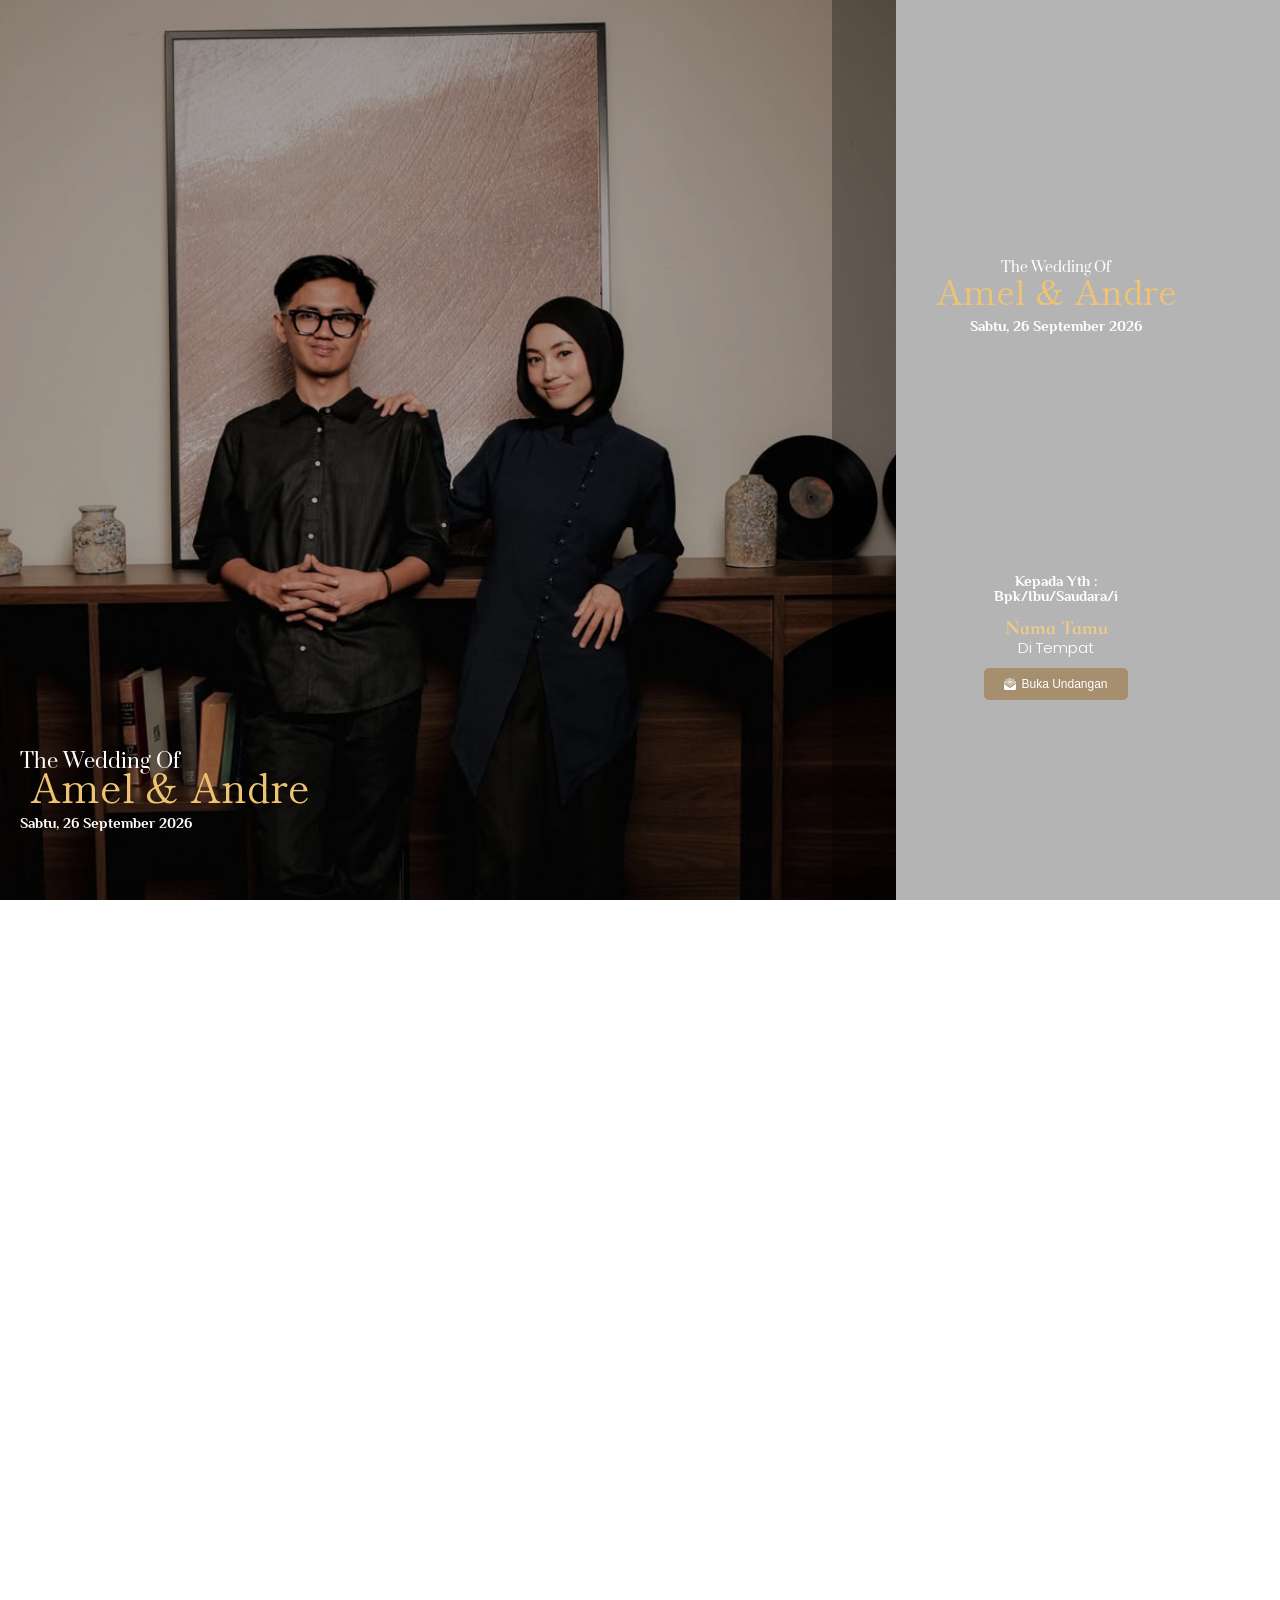
==== commit 9621220a: "Update Amel-Andre invitation from local" ====
--- a/index.html
+++ b/index.html
@@ -1,3679 +1,6534 @@
-<!DOCTYPE html>
+﻿<!DOCTYPE html>
 <html lang="id" prefix="og: https://ogp.me/ns#">
+
 <head>
-<script>
-// Prevent timeouts & retries for non-existent dynamic bundle chunks and external CSS in Elementor
-(function(){
-    var origAppendChild = document.head.appendChild;
-    var origInsertBefore = document.head.insertBefore;
-    
-    function isMissingAsset(url) {
-        if (!url) return false;
-        return url.indexOf('.bundle.min.js') !== -1 || 
-               url.indexOf('/css/conditionals/') !== -1 || 
-               url.indexOf('/lib/dialog/') !== -1 || 
-               url.indexOf('/lib/swiper/v8/css/') !== -1;
-    }
-
-    document.head.appendChild = function(element) {
-        if (element) {
-            var src = element.src || element.href || '';
-            if (isMissingAsset(src)) {
-                if (element.tagName === 'SCRIPT') {
-                    setTimeout(function(){
-                        if (typeof element.onerror === 'function') element.onerror(new Event('error'));
-                        if (typeof element.onload === 'function') element.onload(new Event('load'));
-                        if (element.parentNode) element.parentNode.removeChild(element);
-                    }, 0);
-                }
-                return element;
-            }
-        }
-        return origAppendChild.apply(this, arguments);
-    };
-
-    document.head.insertBefore = function(element, referenceNode) {
-        if (element) {
-            var src = element.src || element.href || '';
-            if (isMissingAsset(src)) {
-                if (element.tagName === 'SCRIPT') {
-                    setTimeout(function(){
-                        if (typeof element.onerror === 'function') element.onerror(new Event('error'));
-                        if (typeof element.onload === 'function') element.onload(new Event('load'));
-                        if (element.parentNode) element.parentNode.removeChild(element);
-                    }, 0);
-                }
-                return element;
-            }
-        }
-        return origInsertBefore.apply(this, arguments);
-    };
-})();
-</script>
-	<meta charset="UTF-8">
-		<link rel="icon" type="image/x-icon" href="kirimdigi.ico">
-<link rel="shortcut icon" href="kirimdigi.ico">
-
-<!-- Optimasi Mesin Pencari oleh Rank Math - https://rankmath.com/ -->
-<title>Amel 🤎 Andre</title>
-<meta name="description" content=", hadiri acara pernikahan Amel &amp; Andre. pada hari Sabtu. 26 September 2026 Ya!">
-<meta name="robots" content="nofollow, noindex">
-<meta property="og:locale" content="id_ID">
-<meta property="og:type" content="article">
-<meta property="og:title" content="Amel 🤎 Andre">
-<meta property="og:description" content=", hadiri acara pernikahan Amel &amp; Andre. pada hari Sabtu. 26 September 2026 Ya!">
-<meta property="og:url" content="https://invitimo.my.id/deluxe-07/">
-<meta property="og:site_name" content="Digital Wedding Invitation">
-<meta property="article:section" content="Undangan Pernikahan">
-<meta property="og:updated_time" content="2025-06-10T13:00:22+07:00">
-<meta property="og:image" content="https://i.pinimg.com/736x/78/7e/99/787e99bd18111050a40f7a6f3c1dbd2c.jpg">
-<meta property="og:image:secure_url" content="https://i.pinimg.com/736x/78/7e/99/787e99bd18111050a40f7a6f3c1dbd2c.jpg">
-<meta property="og:image:width" content="1150">
-<meta property="og:image:height" content="768">
-<meta property="og:image:alt" content="Amel &#038; Andre">
-<meta property="og:image:type" content="image/jpeg">
-<meta property="article:published_time" content="2024-06-05T16:37:33+07:00">
-<meta property="article:modified_time" content="2025-06-10T13:00:22+07:00">
-<meta name="twitter:card" content="summary_large_image">
-<meta name="twitter:title" content="Amel 🤎 Andre">
-<meta name="twitter:description" content=", hadiri acara pernikahan Amel &amp; Andre. pada hari Sabtu. 26 September 2026 Ya!">
-<meta name="twitter:image" content="https://i.pinimg.com/736x/78/7e/99/787e99bd18111050a40f7a6f3c1dbd2c.jpg">
-<meta name="twitter:label1" content="Ditulis oleh">
-<meta name="twitter:data1" content="kekondangan">
-<meta name="twitter:label2" content="Waktunya membaca">
-<meta name="twitter:data2" content="Kurang dari semenit">
-<script type="application/ld+json" class="rank-math-schema">{"@context":"https://schema.org","@graph":[{"@type":["Person","Organization"],"@id":"https://invitimo.my.id/#person","name":"Digital Wedding Invitation"},{"@type":"WebSite","@id":"https://invitimo.my.id/#website","url":"https://invitimo.my.id","name":"Digital Wedding Invitation","publisher":{"@id":"https://invitimo.my.id/#person"},"inLanguage":"id"},{"@type":"ImageObject","@id":"https://i.pinimg.com/736x/78/7e/99/787e99bd18111050a40f7a6f3c1dbd2c.jpg","url":"https://i.pinimg.com/736x/78/7e/99/787e99bd18111050a40f7a6f3c1dbd2c.jpg","width":"1150","height":"768","inLanguage":"id"},{"@type":"WebPage","@id":"https://invitimo.my.id/deluxe-07/#webpage","url":"https://invitimo.my.id/deluxe-07/","name":"Amel 🤎 Andre","datePublished":"2024-06-05T16:37:33+07:00","dateModified":"2025-06-10T13:00:22+07:00","isPartOf":{"@id":"https://invitimo.my.id/#website"},"primaryImageOfPage":{"@id":"https://i.pinimg.com/736x/78/7e/99/787e99bd18111050a40f7a6f3c1dbd2c.jpg"},"inLanguage":"id"},{"@type":"Person","@id":"https://invitimo.my.id/author/kekondangan/","name":"kekondangan","url":"https://invitimo.my.id/author/kekondangan/","image":{"@type":"ImageObject","@id":"https://secure.gravatar.com/avatar/060e39ec4af00465f8073937f959c683679de852fa3f70bc7729038ad7bef04e?s=96&amp;d=mm&amp;r=g","url":"https://secure.gravatar.com/avatar/060e39ec4af00465f8073937f959c683679de852fa3f70bc7729038ad7bef04e?s=96&amp;d=mm&amp;r=g","caption":"kekondangan","inLanguage":"id"},"sameAs":["http://hi.kekondangan.id"]},{"@type":"BlogPosting","headline":"Amel 🤎 Andre","datePublished":"2024-06-05T16:37:33+07:00","dateModified":"2025-06-10T13:00:22+07:00","articleSection":"Undangan Pernikahan","author":{"@id":"https://invitimo.my.id/author/kekondangan/","name":"kekondangan"},"publisher":{"@id":"https://invitimo.my.id/#person"},"description":", hadiri acara pernikahan Amel &amp; Andre. pada hari Sabtu. 26 September 2026 Ya!","name":"Amel 🤎 Andre","@id":"https://invitimo.my.id/deluxe-07/#richSnippet","isPartOf":{"@id":"https://invitimo.my.id/deluxe-07/#webpage"},"image":{"@id":"https://i.pinimg.com/736x/78/7e/99/787e99bd18111050a40f7a6f3c1dbd2c.jpg"},"inLanguage":"id","mainEntityOfPage":{"@id":"https://invitimo.my.id/deluxe-07/#webpage"}}]}</script>
-<!-- /Plugin WordPress Rank Math SEO -->
-
-<link rel='dns-prefetch' href='//hi.kekondangan.id'>
-<link rel='dns-prefetch' href='//fonts.googleapis.com'>
-<link rel='dns-prefetch' href='//unpkg.com'>
-<link rel="alternate" title="oEmbed (JSON)" type="application/json+oembed" href="../wp-json/oembed/1.0/embed?url=https%3A%2F%2Finvitimo.my.id%2Fdeluxe-07%2F">
-<link rel="alternate" title="oEmbed (XML)" type="text/xml+oembed" href="../wp-json/oembed/1.0/embed-1?url=https%3A%2F%2Finvitimo.my.id%2Fdeluxe-07%2F&#038;format=xml">
-<style id="wp-img-auto-sizes-contain-inline-css">
-img:is([sizes=auto i],[sizes^="auto," i]){contain-intrinsic-size:3000px 1500px}
-/*# sourceURL=wp-img-auto-sizes-contain-inline-css */
-</style>
-<style id="wp-emoji-styles-inline-css">
-
-	img.wp-smiley, img.emoji {
-		display: inline !important;
-		border: none !important;
-		box-shadow: none !important;
-		height: 1em !important;
-		width: 1em !important;
-		margin: 0 0.07em !important;
-		vertical-align: -0.1em !important;
-		background: none !important;
-		padding: 0 !important;
-	}
-/*# sourceURL=wp-emoji-styles-inline-css */
-</style>
-<style id="wp-block-library-inline-css">
-:root{--wp-block-synced-color:#7a00df;--wp-block-synced-color--rgb:122,0,223;--wp-bound-block-color:var(--wp-block-synced-color);--wp-editor-canvas-background:#ddd;--wp-admin-theme-color:#007cba;--wp-admin-theme-color--rgb:0,124,186;--wp-admin-theme-color-darker-10:#006ba1;--wp-admin-theme-color-darker-10--rgb:0,107,160.5;--wp-admin-theme-color-darker-20:#005a87;--wp-admin-theme-color-darker-20--rgb:0,90,135;--wp-admin-border-width-focus:2px}@media (min-resolution:192dpi){:root{--wp-admin-border-width-focus:1.5px}}.wp-element-button{cursor:pointer}:root .has-very-light-gray-background-color{background-color:#eee}:root .has-very-dark-gray-background-color{background-color:#313131}:root .has-very-light-gray-color{color:#eee}:root .has-very-dark-gray-color{color:#313131}:root .has-vivid-green-cyan-to-vivid-cyan-blue-gradient-background{background:linear-gradient(135deg,#00d084,#0693e3)}:root .has-purple-crush-gradient-background{background:linear-gradient(135deg,#34e2e4,#4721fb 50%,#ab1dfe)}:root .has-hazy-dawn-gradient-background{background:linear-gradient(135deg,#faaca8,#dad0ec)}:root .has-subdued-olive-gradient-background{background:linear-gradient(135deg,#fafae1,#67a671)}:root .has-atomic-cream-gradient-background{background:linear-gradient(135deg,#fdd79a,#004a59)}:root .has-nightshade-gradient-background{background:linear-gradient(135deg,#330968,#31cdcf)}:root .has-midnight-gradient-background{background:linear-gradient(135deg,#020381,#2874fc)}:root{--wp--preset--font-size--normal:16px;--wp--preset--font-size--huge:42px}.has-regular-font-size{font-size:1em}.has-larger-font-size{font-size:2.625em}.has-normal-font-size{font-size:var(--wp--preset--font-size--normal)}.has-huge-font-size{font-size:var(--wp--preset--font-size--huge)}:root .has-text-align-center{text-align:center}:root .has-text-align-left{text-align:left}:root .has-text-align-right{text-align:right}.has-fit-text{white-space:nowrap!important}#end-resizable-editor-section{display:none}.aligncenter{clear:both}.items-justified-left{justify-content:flex-start}.items-justified-center{justify-content:center}.items-justified-right{justify-content:flex-end}.items-justified-space-between{justify-content:space-between}.screen-reader-text{word-wrap:normal!important;border:0;clip-path:inset(50%);height:1px;margin:-1px;overflow:hidden;padding:0;position:absolute;width:1px;word-break:normal!important}.screen-reader-text:focus{background-color:#ddd;clip-path:none;color:#444;display:block;font-size:1em;height:auto;left:5px;line-height:normal;padding:15px 23px 14px;text-decoration:none;top:5px;width:auto;z-index:100000}html :where(.has-border-color){border-style:solid}html :where([style^=border-color],[style*=";border-color"],[style*="; border-color"]){border-style:solid}html :where([style^=border-top-color],[style*=";border-top-color"],[style*="; border-top-color"]){border-top-style:solid}html :where([style^=border-right-color],[style*=";border-right-color"],[style*="; border-right-color"]){border-right-style:solid}html :where([style^=border-bottom-color],[style*=";border-bottom-color"],[style*="; border-bottom-color"]){border-bottom-style:solid}html :where([style^=border-left-color],[style*=";border-left-color"],[style*="; border-left-color"]){border-left-style:solid}html :where([style^=border-width],[style*=";border-width"],[style*="; border-width"]){border-style:solid}html :where([style^=border-top-width],[style*=";border-top-width"],[style*="; border-top-width"]){border-top-style:solid}html :where([style^=border-right-width],[style*=";border-right-width"],[style*="; border-right-width"]){border-right-style:solid}html :where([style^=border-bottom-width],[style*=";border-bottom-width"],[style*="; border-bottom-width"]){border-bottom-style:solid}html :where([style^=border-left-width],[style*=";border-left-width"],[style*="; border-left-width"]){border-left-style:solid}html :where(img[class*=wp-image-]){height:auto;max-width:100%}:where(figure){margin:0 0 1em}html :where(.is-position-sticky){--wp-admin--admin-bar--position-offset:var(--wp-admin--admin-bar--height,0px)}@media screen and (max-width:600px){html :where(.is-position-sticky){--wp-admin--admin-bar--position-offset:0px}}
-/*# sourceURL=/wp-includes/css/dist/block-library/common.min.css */
-</style>
-<style id="wp-block-styles-placeholder-inline-css">
-:root { --wp-internal-comment: "Placeholder for wp_hoist_late_printed_styles() to replace with the block styles printed at wp_footer." }
-/*# sourceURL=wp-block-styles-placeholder-inline-css */
-</style>
-<link rel='stylesheet' id='jet-engine-frontend-css' href='../wp-content/plugins/jet-engine/assets/css/frontend.css?ver=3.8.14.3' media='all'>
-<style id="wp-global-styles-placeholder-inline-css">
-:root { --wp-internal-comment: "Placeholder for wp_hoist_late_printed_styles() to replace with the global-styles printed at wp_footer." }
-/*# sourceURL=wp-global-styles-placeholder-inline-css */
-</style>
-<link rel='stylesheet' id='wds-elementor-css' href='../wp-content/plugins/weddingsaas-pro/assets/css/wds-elementor.css?ver=2.10.4' media='all'>
-<link rel='stylesheet' id='saic_style-css' href='../wp-content/plugins/weddingsaas-pro/assets/plugins/custom/commentpress/saic_style.css?ver=2.10.4' media='screen'>
-<link rel='stylesheet' id='hello-elementor-css' href='../wp-content/themes/hello-elementor/assets/css/reset.css?ver=3.4.9' media='all'>
-<link rel='stylesheet' id='hello-elementor-theme-style-css' href='../wp-content/themes/hello-elementor/assets/css/theme.css?ver=3.4.9' media='all'>
-<link rel='stylesheet' id='hello-elementor-header-footer-css' href='../wp-content/themes/hello-elementor/assets/css/header-footer.css?ver=3.4.9' media='all'>
-<link rel='stylesheet' id='elementor-frontend-css' href='../wp-content/plugins/elementor/assets/css/frontend.min.css?ver=4.2.4' media='all'>
-<style id="elementor-frontend-inline-css">
-@-webkit-keyframes ha_fadeIn{0%{opacity:0}to{opacity:1}}@keyframes ha_fadeIn{0%{opacity:0}to{opacity:1}}@-webkit-keyframes ha_zoomIn{0%{opacity:0;-webkit-transform:scale3d(.3,.3,.3);transform:scale3d(.3,.3,.3)}50%{opacity:1}}@keyframes ha_zoomIn{0%{opacity:0;-webkit-transform:scale3d(.3,.3,.3);transform:scale3d(.3,.3,.3)}50%{opacity:1}}@-webkit-keyframes ha_rollIn{0%{opacity:0;-webkit-transform:translate3d(-100%,0,0) rotate3d(0,0,1,-120deg);transform:translate3d(-100%,0,0) rotate3d(0,0,1,-120deg)}to{opacity:1}}@keyframes ha_rollIn{0%{opacity:0;-webkit-transform:translate3d(-100%,0,0) rotate3d(0,0,1,-120deg);transform:translate3d(-100%,0,0) rotate3d(0,0,1,-120deg)}to{opacity:1}}@-webkit-keyframes ha_bounce{0%,20%,53%,to{-webkit-animation-timing-function:cubic-bezier(.215,.61,.355,1);animation-timing-function:cubic-bezier(.215,.61,.355,1)}40%,43%{-webkit-transform:translate3d(0,-30px,0) scaleY(1.1);transform:translate3d(0,-30px,0) scaleY(1.1);-webkit-animation-timing-function:cubic-bezier(.755,.05,.855,.06);animation-timing-function:cubic-bezier(.755,.05,.855,.06)}70%{-webkit-transform:translate3d(0,-15px,0) scaleY(1.05);transform:translate3d(0,-15px,0) scaleY(1.05);-webkit-animation-timing-function:cubic-bezier(.755,.05,.855,.06);animation-timing-function:cubic-bezier(.755,.05,.855,.06)}80%{-webkit-transition-timing-function:cubic-bezier(.215,.61,.355,1);transition-timing-function:cubic-bezier(.215,.61,.355,1);-webkit-transform:translate3d(0,0,0) scaleY(.95);transform:translate3d(0,0,0) scaleY(.95)}90%{-webkit-transform:translate3d(0,-4px,0) scaleY(1.02);transform:translate3d(0,-4px,0) scaleY(1.02)}}@keyframes ha_bounce{0%,20%,53%,to{-webkit-animation-timing-function:cubic-bezier(.215,.61,.355,1);animation-timing-function:cubic-bezier(.215,.61,.355,1)}40%,43%{-webkit-transform:translate3d(0,-30px,0) scaleY(1.1);transform:translate3d(0,-30px,0) scaleY(1.1);-webkit-animation-timing-function:cubic-bezier(.755,.05,.855,.06);animation-timing-function:cubic-bezier(.755,.05,.855,.06)}70%{-webkit-transform:translate3d(0,-15px,0) scaleY(1.05);transform:translate3d(0,-15px,0) scaleY(1.05);-webkit-animation-timing-function:cubic-bezier(.755,.05,.855,.06);animation-timing-function:cubic-bezier(.755,.05,.855,.06)}80%{-webkit-transition-timing-function:cubic-bezier(.215,.61,.355,1);transition-timing-function:cubic-bezier(.215,.61,.355,1);-webkit-transform:translate3d(0,0,0) scaleY(.95);transform:translate3d(0,0,0) scaleY(.95)}90%{-webkit-transform:translate3d(0,-4px,0) scaleY(1.02);transform:translate3d(0,-4px,0) scaleY(1.02)}}@-webkit-keyframes ha_bounceIn{0%,20%,40%,60%,80%,to{-webkit-animation-timing-function:cubic-bezier(.215,.61,.355,1);animation-timing-function:cubic-bezier(.215,.61,.355,1)}0%{opacity:0;-webkit-transform:scale3d(.3,.3,.3);transform:scale3d(.3,.3,.3)}20%{-webkit-transform:scale3d(1.1,1.1,1.1);transform:scale3d(1.1,1.1,1.1)}40%{-webkit-transform:scale3d(.9,.9,.9);transform:scale3d(.9,.9,.9)}60%{opacity:1;-webkit-transform:scale3d(1.03,1.03,1.03);transform:scale3d(1.03,1.03,1.03)}80%{-webkit-transform:scale3d(.97,.97,.97);transform:scale3d(.97,.97,.97)}to{opacity:1}}@keyframes ha_bounceIn{0%,20%,40%,60%,80%,to{-webkit-animation-timing-function:cubic-bezier(.215,.61,.355,1);animation-timing-function:cubic-bezier(.215,.61,.355,1)}0%{opacity:0;-webkit-transform:scale3d(.3,.3,.3);transform:scale3d(.3,.3,.3)}20%{-webkit-transform:scale3d(1.1,1.1,1.1);transform:scale3d(1.1,1.1,1.1)}40%{-webkit-transform:scale3d(.9,.9,.9);transform:scale3d(.9,.9,.9)}60%{opacity:1;-webkit-transform:scale3d(1.03,1.03,1.03);transform:scale3d(1.03,1.03,1.03)}80%{-webkit-transform:scale3d(.97,.97,.97);transform:scale3d(.97,.97,.97)}to{opacity:1}}@-webkit-keyframes ha_flipInX{0%{opacity:0;-webkit-transform:perspective(400px) rotate3d(1,0,0,90deg);transform:perspective(400px) rotate3d(1,0,0,90deg);-webkit-animation-timing-function:ease-in;animation-timing-function:ease-in}40%{-webkit-transform:perspective(400px) rotate3d(1,0,0,-20deg);transform:perspective(400px) rotate3d(1,0,0,-20deg);-webkit-animation-timing-function:ease-in;animation-timing-function:ease-in}60%{opacity:1;-webkit-transform:perspective(400px) rotate3d(1,0,0,10deg);transform:perspective(400px) rotate3d(1,0,0,10deg)}80%{-webkit-transform:perspective(400px) rotate3d(1,0,0,-5deg);transform:perspective(400px) rotate3d(1,0,0,-5deg)}}@keyframes ha_flipInX{0%{opacity:0;-webkit-transform:perspective(400px) rotate3d(1,0,0,90deg);transform:perspective(400px) rotate3d(1,0,0,90deg);-webkit-animation-timing-function:ease-in;animation-timing-function:ease-in}40%{-webkit-transform:perspective(400px) rotate3d(1,0,0,-20deg);transform:perspective(400px) rotate3d(1,0,0,-20deg);-webkit-animation-timing-function:ease-in;animation-timing-function:ease-in}60%{opacity:1;-webkit-transform:perspective(400px) rotate3d(1,0,0,10deg);transform:perspective(400px) rotate3d(1,0,0,10deg)}80%{-webkit-transform:perspective(400px) rotate3d(1,0,0,-5deg);transform:perspective(400px) rotate3d(1,0,0,-5deg)}}@-webkit-keyframes ha_flipInY{0%{opacity:0;-webkit-transform:perspective(400px) rotate3d(0,1,0,90deg);transform:perspective(400px) rotate3d(0,1,0,90deg);-webkit-animation-timing-function:ease-in;animation-timing-function:ease-in}40%{-webkit-transform:perspective(400px) rotate3d(0,1,0,-20deg);transform:perspective(400px) rotate3d(0,1,0,-20deg);-webkit-animation-timing-function:ease-in;animation-timing-function:ease-in}60%{opacity:1;-webkit-transform:perspective(400px) rotate3d(0,1,0,10deg);transform:perspective(400px) rotate3d(0,1,0,10deg)}80%{-webkit-transform:perspective(400px) rotate3d(0,1,0,-5deg);transform:perspective(400px) rotate3d(0,1,0,-5deg)}}@keyframes ha_flipInY{0%{opacity:0;-webkit-transform:perspective(400px) rotate3d(0,1,0,90deg);transform:perspective(400px) rotate3d(0,1,0,90deg);-webkit-animation-timing-function:ease-in;animation-timing-function:ease-in}40%{-webkit-transform:perspective(400px) rotate3d(0,1,0,-20deg);transform:perspective(400px) rotate3d(0,1,0,-20deg);-webkit-animation-timing-function:ease-in;animation-timing-function:ease-in}60%{opacity:1;-webkit-transform:perspective(400px) rotate3d(0,1,0,10deg);transform:perspective(400px) rotate3d(0,1,0,10deg)}80%{-webkit-transform:perspective(400px) rotate3d(0,1,0,-5deg);transform:perspective(400px) rotate3d(0,1,0,-5deg)}}@-webkit-keyframes ha_swing{20%{-webkit-transform:rotate3d(0,0,1,15deg);transform:rotate3d(0,0,1,15deg)}40%{-webkit-transform:rotate3d(0,0,1,-10deg);transform:rotate3d(0,0,1,-10deg)}60%{-webkit-transform:rotate3d(0,0,1,5deg);transform:rotate3d(0,0,1,5deg)}80%{-webkit-transform:rotate3d(0,0,1,-5deg);transform:rotate3d(0,0,1,-5deg)}}@keyframes ha_swing{20%{-webkit-transform:rotate3d(0,0,1,15deg);transform:rotate3d(0,0,1,15deg)}40%{-webkit-transform:rotate3d(0,0,1,-10deg);transform:rotate3d(0,0,1,-10deg)}60%{-webkit-transform:rotate3d(0,0,1,5deg);transform:rotate3d(0,0,1,5deg)}80%{-webkit-transform:rotate3d(0,0,1,-5deg);transform:rotate3d(0,0,1,-5deg)}}@-webkit-keyframes ha_slideInDown{0%{visibility:visible;-webkit-transform:translate3d(0,-100%,0);transform:translate3d(0,-100%,0)}}@keyframes ha_slideInDown{0%{visibility:visible;-webkit-transform:translate3d(0,-100%,0);transform:translate3d(0,-100%,0)}}@-webkit-keyframes ha_slideInUp{0%{visibility:visible;-webkit-transform:translate3d(0,100%,0);transform:translate3d(0,100%,0)}}@keyframes ha_slideInUp{0%{visibility:visible;-webkit-transform:translate3d(0,100%,0);transform:translate3d(0,100%,0)}}@-webkit-keyframes ha_slideInLeft{0%{visibility:visible;-webkit-transform:translate3d(-100%,0,0);transform:translate3d(-100%,0,0)}}@keyframes ha_slideInLeft{0%{visibility:visible;-webkit-transform:translate3d(-100%,0,0);transform:translate3d(-100%,0,0)}}@-webkit-keyframes ha_slideInRight{0%{visibility:visible;-webkit-transform:translate3d(100%,0,0);transform:translate3d(100%,0,0)}}@keyframes ha_slideInRight{0%{visibility:visible;-webkit-transform:translate3d(100%,0,0);transform:translate3d(100%,0,0)}}.ha_fadeIn{-webkit-animation-name:ha_fadeIn;animation-name:ha_fadeIn}.ha_zoomIn{-webkit-animation-name:ha_zoomIn;animation-name:ha_zoomIn}.ha_rollIn{-webkit-animation-name:ha_rollIn;animation-name:ha_rollIn}.ha_bounce{-webkit-transform-origin:center bottom;-ms-transform-origin:center bottom;transform-origin:center bottom;-webkit-animation-name:ha_bounce;animation-name:ha_bounce}.ha_bounceIn{-webkit-animation-name:ha_bounceIn;animation-name:ha_bounceIn;-webkit-animation-duration:.75s;-webkit-animation-duration:calc(var(--animate-duration)*.75);animation-duration:.75s;animation-duration:calc(var(--animate-duration)*.75)}.ha_flipInX,.ha_flipInY{-webkit-animation-name:ha_flipInX;animation-name:ha_flipInX;-webkit-backface-visibility:visible!important;backface-visibility:visible!important}.ha_flipInY{-webkit-animation-name:ha_flipInY;animation-name:ha_flipInY}.ha_swing{-webkit-transform-origin:top center;-ms-transform-origin:top center;transform-origin:top center;-webkit-animation-name:ha_swing;animation-name:ha_swing}.ha_slideInDown{-webkit-animation-name:ha_slideInDown;animation-name:ha_slideInDown}.ha_slideInUp{-webkit-animation-name:ha_slideInUp;animation-name:ha_slideInUp}.ha_slideInLeft{-webkit-animation-name:ha_slideInLeft;animation-name:ha_slideInLeft}.ha_slideInRight{-webkit-animation-name:ha_slideInRight;animation-name:ha_slideInRight}.ha-css-transform-yes{-webkit-transition-duration:var(--ha-tfx-transition-duration, .2s);transition-duration:var(--ha-tfx-transition-duration, .2s);-webkit-transition-property:-webkit-transform;transition-property:transform;transition-property:transform,-webkit-transform;-webkit-transform:translate(var(--ha-tfx-translate-x, 0),var(--ha-tfx-translate-y, 0)) scale(var(--ha-tfx-scale-x, 1),var(--ha-tfx-scale-y, 1)) skew(var(--ha-tfx-skew-x, 0),var(--ha-tfx-skew-y, 0)) rotateX(var(--ha-tfx-rotate-x, 0)) rotateY(var(--ha-tfx-rotate-y, 0)) rotateZ(var(--ha-tfx-rotate-z, 0));transform:translate(var(--ha-tfx-translate-x, 0),var(--ha-tfx-translate-y, 0)) scale(var(--ha-tfx-scale-x, 1),var(--ha-tfx-scale-y, 1)) skew(var(--ha-tfx-skew-x, 0),var(--ha-tfx-skew-y, 0)) rotateX(var(--ha-tfx-rotate-x, 0)) rotateY(var(--ha-tfx-rotate-y, 0)) rotateZ(var(--ha-tfx-rotate-z, 0))}.ha-css-transform-yes:hover{-webkit-transform:translate(var(--ha-tfx-translate-x-hover, var(--ha-tfx-translate-x, 0)),var(--ha-tfx-translate-y-hover, var(--ha-tfx-translate-y, 0))) scale(var(--ha-tfx-scale-x-hover, var(--ha-tfx-scale-x, 1)),var(--ha-tfx-scale-y-hover, var(--ha-tfx-scale-y, 1))) skew(var(--ha-tfx-skew-x-hover, var(--ha-tfx-skew-x, 0)),var(--ha-tfx-skew-y-hover, var(--ha-tfx-skew-y, 0))) rotateX(var(--ha-tfx-rotate-x-hover, var(--ha-tfx-rotate-x, 0))) rotateY(var(--ha-tfx-rotate-y-hover, var(--ha-tfx-rotate-y, 0))) rotateZ(var(--ha-tfx-rotate-z-hover, var(--ha-tfx-rotate-z, 0)));transform:translate(var(--ha-tfx-translate-x-hover, var(--ha-tfx-translate-x, 0)),var(--ha-tfx-translate-y-hover, var(--ha-tfx-translate-y, 0))) scale(var(--ha-tfx-scale-x-hover, var(--ha-tfx-scale-x, 1)),var(--ha-tfx-scale-y-hover, var(--ha-tfx-scale-y, 1))) skew(var(--ha-tfx-skew-x-hover, var(--ha-tfx-skew-x, 0)),var(--ha-tfx-skew-y-hover, var(--ha-tfx-skew-y, 0))) rotateX(var(--ha-tfx-rotate-x-hover, var(--ha-tfx-rotate-x, 0))) rotateY(var(--ha-tfx-rotate-y-hover, var(--ha-tfx-rotate-y, 0))) rotateZ(var(--ha-tfx-rotate-z-hover, var(--ha-tfx-rotate-z, 0)))}.happy-addon>.elementor-widget-container{word-wrap:break-word;overflow-wrap:break-word}.happy-addon>.elementor-widget-container,.happy-addon>.elementor-widget-container *{-webkit-box-sizing:border-box;box-sizing:border-box}.happy-addon:not(:has(.elementor-widget-container)),.happy-addon:not(:has(.elementor-widget-container)) *{-webkit-box-sizing:border-box;box-sizing:border-box;word-wrap:break-word;overflow-wrap:break-word}.happy-addon p:empty{display:none}.happy-addon .elementor-inline-editing{min-height:auto!important}.happy-addon-pro img{max-width:100%;height:auto;-o-object-fit:cover;object-fit:cover}.ha-screen-reader-text{position:absolute;overflow:hidden;clip:rect(1px,1px,1px,1px);margin:-1px;padding:0;width:1px;height:1px;border:0;word-wrap:normal!important;-webkit-clip-path:inset(50%);clip-path:inset(50%)}.ha-has-bg-overlay>.elementor-widget-container{position:relative;z-index:1}.ha-has-bg-overlay>.elementor-widget-container:before{position:absolute;top:0;left:0;z-index:-1;width:100%;height:100%;content:""}.ha-has-bg-overlay:not(:has(.elementor-widget-container)){position:relative;z-index:1}.ha-has-bg-overlay:not(:has(.elementor-widget-container)):before{position:absolute;top:0;left:0;z-index:-1;width:100%;height:100%;content:""}.ha-popup--is-enabled .ha-js-popup,.ha-popup--is-enabled .ha-js-popup img{cursor:-webkit-zoom-in!important;cursor:zoom-in!important}.mfp-wrap .mfp-arrow,.mfp-wrap .mfp-close{background-color:transparent}.mfp-wrap .mfp-arrow:focus,.mfp-wrap .mfp-close:focus{outline-width:thin}.ha-advanced-tooltip-enable{position:relative;cursor:pointer;--ha-tooltip-arrow-color:black;--ha-tooltip-arrow-distance:0}.ha-advanced-tooltip-enable .ha-advanced-tooltip-content{position:absolute;z-index:999;display:none;padding:5px 0;width:120px;height:auto;border-radius:6px;background-color:#000;color:#fff;text-align:center;opacity:0}.ha-advanced-tooltip-enable .ha-advanced-tooltip-content::after{position:absolute;border-width:5px;border-style:solid;content:""}.ha-advanced-tooltip-enable .ha-advanced-tooltip-content.no-arrow::after{visibility:hidden}.ha-advanced-tooltip-enable .ha-advanced-tooltip-content.show{display:inline-block;opacity:1}.ha-advanced-tooltip-enable.ha-advanced-tooltip-top .ha-advanced-tooltip-content,body[data-elementor-device-mode=tablet] .ha-advanced-tooltip-enable.ha-advanced-tooltip-tablet-top .ha-advanced-tooltip-content{top:unset;right:0;bottom:calc(101% + var(--ha-tooltip-arrow-distance));left:0;margin:0 auto}.ha-advanced-tooltip-enable.ha-advanced-tooltip-top .ha-advanced-tooltip-content::after,body[data-elementor-device-mode=tablet] .ha-advanced-tooltip-enable.ha-advanced-tooltip-tablet-top .ha-advanced-tooltip-content::after{top:100%;right:unset;bottom:unset;left:50%;border-color:var(--ha-tooltip-arrow-color) transparent transparent transparent;-webkit-transform:translateX(-50%);-ms-transform:translateX(-50%);transform:translateX(-50%)}.ha-advanced-tooltip-enable.ha-advanced-tooltip-bottom .ha-advanced-tooltip-content,body[data-elementor-device-mode=tablet] .ha-advanced-tooltip-enable.ha-advanced-tooltip-tablet-bottom .ha-advanced-tooltip-content{top:calc(101% + var(--ha-tooltip-arrow-distance));right:0;bottom:unset;left:0;margin:0 auto}.ha-advanced-tooltip-enable.ha-advanced-tooltip-bottom .ha-advanced-tooltip-content::after,body[data-elementor-device-mode=tablet] .ha-advanced-tooltip-enable.ha-advanced-tooltip-tablet-bottom .ha-advanced-tooltip-content::after{top:unset;right:unset;bottom:100%;left:50%;border-color:transparent transparent var(--ha-tooltip-arrow-color) transparent;-webkit-transform:translateX(-50%);-ms-transform:translateX(-50%);transform:translateX(-50%)}.ha-advanced-tooltip-enable.ha-advanced-tooltip-left .ha-advanced-tooltip-content,body[data-elementor-device-mode=tablet] .ha-advanced-tooltip-enable.ha-advanced-tooltip-tablet-left .ha-advanced-tooltip-content{top:50%;right:calc(101% + var(--ha-tooltip-arrow-distance));bottom:unset;left:unset;-webkit-transform:translateY(-50%);-ms-transform:translateY(-50%);transform:translateY(-50%)}.ha-advanced-tooltip-enable.ha-advanced-tooltip-left .ha-advanced-tooltip-content::after,body[data-elementor-device-mode=tablet] .ha-advanced-tooltip-enable.ha-advanced-tooltip-tablet-left .ha-advanced-tooltip-content::after{top:50%;right:unset;bottom:unset;left:100%;border-color:transparent transparent transparent var(--ha-tooltip-arrow-color);-webkit-transform:translateY(-50%);-ms-transform:translateY(-50%);transform:translateY(-50%)}.ha-advanced-tooltip-enable.ha-advanced-tooltip-right .ha-advanced-tooltip-content,body[data-elementor-device-mode=tablet] .ha-advanced-tooltip-enable.ha-advanced-tooltip-tablet-right .ha-advanced-tooltip-content{top:50%;right:unset;bottom:unset;left:calc(101% + var(--ha-tooltip-arrow-distance));-webkit-transform:translateY(-50%);-ms-transform:translateY(-50%);transform:translateY(-50%)}.ha-advanced-tooltip-enable.ha-advanced-tooltip-right .ha-advanced-tooltip-content::after,body[data-elementor-device-mode=tablet] .ha-advanced-tooltip-enable.ha-advanced-tooltip-tablet-right .ha-advanced-tooltip-content::after{top:50%;right:100%;bottom:unset;left:unset;border-color:transparent var(--ha-tooltip-arrow-color) transparent transparent;-webkit-transform:translateY(-50%);-ms-transform:translateY(-50%);transform:translateY(-50%)}body[data-elementor-device-mode=mobile] .ha-advanced-tooltip-enable.ha-advanced-tooltip-mobile-top .ha-advanced-tooltip-content{top:unset;right:0;bottom:calc(101% + var(--ha-tooltip-arrow-distance));left:0;margin:0 auto}body[data-elementor-device-mode=mobile] .ha-advanced-tooltip-enable.ha-advanced-tooltip-mobile-top .ha-advanced-tooltip-content::after{top:100%;right:unset;bottom:unset;left:50%;border-color:var(--ha-tooltip-arrow-color) transparent transparent transparent;-webkit-transform:translateX(-50%);-ms-transform:translateX(-50%);transform:translateX(-50%)}body[data-elementor-device-mode=mobile] .ha-advanced-tooltip-enable.ha-advanced-tooltip-mobile-bottom .ha-advanced-tooltip-content{top:calc(101% + var(--ha-tooltip-arrow-distance));right:0;bottom:unset;left:0;margin:0 auto}body[data-elementor-device-mode=mobile] .ha-advanced-tooltip-enable.ha-advanced-tooltip-mobile-bottom .ha-advanced-tooltip-content::after{top:unset;right:unset;bottom:100%;left:50%;border-color:transparent transparent var(--ha-tooltip-arrow-color) transparent;-webkit-transform:translateX(-50%);-ms-transform:translateX(-50%);transform:translateX(-50%)}body[data-elementor-device-mode=mobile] .ha-advanced-tooltip-enable.ha-advanced-tooltip-mobile-left .ha-advanced-tooltip-content{top:50%;right:calc(101% + var(--ha-tooltip-arrow-distance));bottom:unset;left:unset;-webkit-transform:translateY(-50%);-ms-transform:translateY(-50%);transform:translateY(-50%)}body[data-elementor-device-mode=mobile] .ha-advanced-tooltip-enable.ha-advanced-tooltip-mobile-left .ha-advanced-tooltip-content::after{top:50%;right:unset;bottom:unset;left:100%;border-color:transparent transparent transparent var(--ha-tooltip-arrow-color);-webkit-transform:translateY(-50%);-ms-transform:translateY(-50%);transform:translateY(-50%)}body[data-elementor-device-mode=mobile] .ha-advanced-tooltip-enable.ha-advanced-tooltip-mobile-right .ha-advanced-tooltip-content{top:50%;right:unset;bottom:unset;left:calc(101% + var(--ha-tooltip-arrow-distance));-webkit-transform:translateY(-50%);-ms-transform:translateY(-50%);transform:translateY(-50%)}body[data-elementor-device-mode=mobile] .ha-advanced-tooltip-enable.ha-advanced-tooltip-mobile-right .ha-advanced-tooltip-content::after{top:50%;right:100%;bottom:unset;left:unset;border-color:transparent var(--ha-tooltip-arrow-color) transparent transparent;-webkit-transform:translateY(-50%);-ms-transform:translateY(-50%);transform:translateY(-50%)}body.elementor-editor-active .happy-addon.ha-gravityforms .gform_wrapper{display:block!important}.ha-scroll-to-top-wrap.ha-scroll-to-top-hide{display:none}.ha-scroll-to-top-wrap.edit-mode,.ha-scroll-to-top-wrap.single-page-off{display:none!important}.ha-scroll-to-top-button{position:fixed;right:15px;bottom:15px;z-index:9999;display:-webkit-box;display:-webkit-flex;display:-ms-flexbox;display:flex;-webkit-box-align:center;-webkit-align-items:center;align-items:center;-ms-flex-align:center;-webkit-box-pack:center;-ms-flex-pack:center;-webkit-justify-content:center;justify-content:center;width:50px;height:50px;border-radius:50px;background-color:#5636d1;color:#fff;text-align:center;opacity:1;cursor:pointer;-webkit-transition:all .3s;transition:all .3s}.ha-scroll-to-top-button i{color:#fff;font-size:16px}.ha-scroll-to-top-button:hover{background-color:#e2498a}
-.elementor-642 .elementor-element.elementor-element-28b3291:not(.elementor-motion-effects-element-type-background), .elementor-642 .elementor-element.elementor-element-28b3291 > .elementor-motion-effects-container > .elementor-motion-effects-layer{background-color:#a58f6e;}.elementor-642 .elementor-element.elementor-element-164270d:not(.elementor-motion-effects-element-type-background), .elementor-642 .elementor-element.elementor-element-164270d > .elementor-motion-effects-container > .elementor-motion-effects-layer{background-image:url("coverpage.jpeg");}.elementor-642 .elementor-element.elementor-element-4963fc2.elementor-view-stacked .elementor-icon{background-color:#a58f6e;}.elementor-642 .elementor-element.elementor-element-4963fc2.elementor-view-framed .elementor-icon, .elementor-642 .elementor-element.elementor-element-4963fc2.elementor-view-default .elementor-icon{color:#a58f6e;border-color:#a58f6e;}.elementor-642 .elementor-element.elementor-element-4963fc2.elementor-view-framed .elementor-icon, .elementor-642 .elementor-element.elementor-element-4963fc2.elementor-view-default .elementor-icon svg{fill:#a58f6e;}.elementor-642 .elementor-element.elementor-element-57c08d4 .elementor-button{background-color:#a58f6e;}.elementor-642 .elementor-element.elementor-element-33a0532:not(.elementor-motion-effects-element-type-background), .elementor-642 .elementor-element.elementor-element-33a0532 > .elementor-motion-effects-container > .elementor-motion-effects-layer{background-color:#a58f6e;}
-.elementor-891 .elementor-element.elementor-element-1fcf13a3:not(.elementor-motion-effects-element-type-background), .elementor-891 .elementor-element.elementor-element-1fcf13a3 > .elementor-motion-effects-container > .elementor-motion-effects-layer{background-image:url("coverpage.jpeg");}.elementor-891 .elementor-element.elementor-element-4b713054 .elementor-button{background-color:#a58f6e;}.elementor-891 .elementor-element.elementor-element-5276c8fb .elementor-button{background-color:#a58f6e;}.elementor-891 .elementor-element.elementor-element-2e625df:not(.elementor-motion-effects-element-type-background), .elementor-891 .elementor-element.elementor-element-2e625df > .elementor-motion-effects-container > .elementor-motion-effects-layer{background-color:#a58f6e;}.elementor-891 .elementor-element.elementor-element-560c3776 .elementor-heading-title{color:#a58f6e;}.elementor-891 .elementor-element.elementor-element-2dd44389 .elementor-heading-title{color:#a58f6e;}.elementor-891 .elementor-element.elementor-element-77088129 .elementor-button{background-color:#a58f6e;}.elementor-891 .elementor-element.elementor-element-5ed46cae .elementor-heading-title{color:#a58f6e;}.elementor-891 .elementor-element.elementor-element-5c5ee4b7 .elementor-heading-title{color:#a58f6e;}.elementor-891 .elementor-element.elementor-element-43c1c3cc .elementor-button{background-color:#a58f6e;}.elementor-891 .elementor-element.elementor-element-68901e3b .elementor-heading-title{color:#a58f6e;}.elementor-891 .elementor-element.elementor-element-12dbee07 .elementor-heading-title{color:#a58f6e;}.elementor-891 .elementor-element.elementor-element-6c72097a .elementor-button{background-color:#a58f6e;}.elementor-891 .elementor-element.elementor-element-48e3450a .elementor-heading-title{color:#a58f6e;}.elementor-891 .elementor-element.elementor-element-4400989f .elementor-heading-title{color:#a58f6e;}.elementor-891 .elementor-element.elementor-element-6b203a87 .elementor-button{background-color:#a58f6e;}.elementor-891 .elementor-element.elementor-element-3dbc6f86:not(.elementor-motion-effects-element-type-background), .elementor-891 .elementor-element.elementor-element-3dbc6f86 > .elementor-motion-effects-container > .elementor-motion-effects-layer{background-color:#a58f6e;}.elementor-891 .elementor-element.elementor-element-58a753e9:not(.elementor-motion-effects-element-type-background), .elementor-891 .elementor-element.elementor-element-58a753e9 > .elementor-motion-effects-container > .elementor-motion-effects-layer{background-color:#a58f6e;}.elementor-891 .elementor-element.elementor-element-1e6f76f4:not(.elementor-motion-effects-element-type-background), .elementor-891 .elementor-element.elementor-element-1e6f76f4 > .elementor-motion-effects-container > .elementor-motion-effects-layer{background-color:#a58f6e;}.elementor-891 .elementor-element.elementor-element-377772b0 .timeline-item__point-content{color:#a58f6e;}.elementor-891 .elementor-element.elementor-element-377772b0 .jet-timeline__line{background-color:#a58f6e;}.elementor-891 .elementor-element.elementor-element-2a2b41db .elementor-button{background-color:#a58f6e;}.elementor-891 .elementor-element.elementor-element-5cbb2978 .elementor-button{background-color:#a58f6e;}.elementor-891 .elementor-element.elementor-element-7b8673e9 .elementor-button{background-color:#a58f6e;}.elementor-891 .elementor-element.elementor-element-1a1107b3 .elementor-button{background-color:#a58f6e;}.elementor-891 .elementor-element.elementor-element-78aaffd0:not(.elementor-motion-effects-element-type-background), .elementor-891 .elementor-element.elementor-element-78aaffd0 > .elementor-motion-effects-container > .elementor-motion-effects-layer{background-color:#a58f6e;}.elementor-891 .elementor-element.elementor-element-6051bac .elementor-button{fill:#a58f6e;color:#a58f6e;}.elementor-891 .elementor-element.elementor-element-52806a68:not(.elementor-motion-effects-element-type-background), .elementor-891 .elementor-element.elementor-element-52806a68 > .elementor-motion-effects-container > .elementor-motion-effects-layer{background-color:#a58f6e;}.elementor-891 .elementor-element.elementor-element-11c585bd .saic-wrapper .saic-wrap-form .saic-container-form input[type="submit"], .elementor-891 .elementor-element.elementor-element-11c585bd .saic-wrapper .saic-wrap-form .saic-container-form input[type="button"].saic-form-btn:hover{background-color:#a58f6e;}.elementor-891 .elementor-element.elementor-element-cf775cb:not(.elementor-motion-effects-element-type-background), .elementor-891 .elementor-element.elementor-element-cf775cb > .elementor-motion-effects-container > .elementor-motion-effects-layer{background-color:#a58f6e;}.elementor-891 .elementor-element.elementor-element-e50abe7.elementor-view-stacked .elementor-icon{background-color:#A58F6E;}.elementor-891 .elementor-element.elementor-element-e50abe7.elementor-view-framed .elementor-icon, .elementor-891 .elementor-element.elementor-element-e50abe7.elementor-view-default .elementor-icon{color:#A58F6E;border-color:#A58F6E;}.elementor-891 .elementor-element.elementor-element-e50abe7.elementor-view-framed .elementor-icon, .elementor-891 .elementor-element.elementor-element-e50abe7.elementor-view-default .elementor-icon svg{fill:#A58F6E;}.elementor-891 .elementor-element.elementor-element-6af511ae.elementor-view-stacked .elementor-icon{background-color:#a58f6e;}.elementor-891 .elementor-element.elementor-element-6af511ae.elementor-view-framed .elementor-icon, .elementor-891 .elementor-element.elementor-element-6af511ae.elementor-view-default .elementor-icon{color:#a58f6e;border-color:#a58f6e;}.elementor-891 .elementor-element.elementor-element-6af511ae.elementor-view-framed .elementor-icon, .elementor-891 .elementor-element.elementor-element-6af511ae.elementor-view-default .elementor-icon svg{fill:#a58f6e;}
-/*# sourceURL=elementor-frontend-inline-css */
-.elementor-element-25c9b67d,
-.elementor-element-25c9b67d .elementor-background-slideshow__slide__image,
-.elementor-element-25c9b67d .elementor-ken-burns__slide__image {
-	background-position: center 25% !important;
-	object-position: center 25% !important;
-}
-
-.elementor-element-3b4126ea .elementor-gallery__container {
-	display: grid !important;
-	grid-template-columns: repeat(2, 1fr) !important;
-	gap: 10px !important;
-	opacity: 1 !important;
-	visibility: visible !important;
-	height: auto !important;
-}
-.elementor-element-3b4126ea .e-gallery-item {
-	display: block !important;
-	position: relative !important;
-	opacity: 1 !important;
-	visibility: visible !important;
-	transform: none !important;
-	top: auto !important;
-	left: auto !important;
-	width: 100% !important;
-}
-.elementor-element-3b4126ea .e-gallery-image {
-	display: block !important;
-	width: 100% !important;
-	height: 200px !important;
-	background-size: cover !important;
-	background-position: center !important;
-	opacity: 1 !important;
-	visibility: visible !important;
-	border-radius: 8px !important;
-}
-.elementor-element-ff2ee44 img {
-	width: 40px !important;
-	height: 40px !important;
-	max-width: 40px !important;
-}
-
-.elementor-element-164270d,
-.elementor-element-164270d > .elementor-motion-effects-container > .elementor-motion-effects-layer,
-.elementor-element-1fcf13a3,
-.elementor-element-1fcf13a3 > .elementor-motion-effects-container > .elementor-motion-effects-layer {
-	background-position: center 25% !important;
-	object-position: center 25% !important;
-}
-</style>
-<link rel='stylesheet' id='elementor-post-6-css' href='../wp-content/uploads/elementor/css/post-6.css?ver=1788821743' media='all'>
-<link rel='stylesheet' id='elementor-post-642-css' href='../wp-content/uploads/elementor/css/post-642.css?ver=1788821784' media='all'>
-<link rel='stylesheet' id='happy-icons-css' href='../wp-content/plugins/happy-elementor-addons/assets/fonts/style.min.css?ver=3.23.1' media='all'>
-<link rel='stylesheet' id='font-awesome-css' href='../wp-content/plugins/elementor/assets/lib/font-awesome/css/font-awesome.min.css?ver=4.7.0' media='all'>
-<link rel='stylesheet' id='e-animation-bounceIn-css' href='../wp-content/plugins/elementor/assets/lib/animations/styles/bounceIn.min.css?ver=4.2.4' media='all'>
-<link rel='stylesheet' id='e-animation-fadeIn-css' href='../wp-content/plugins/elementor/assets/lib/animations/styles/fadeIn.min.css?ver=4.2.4' media='all'>
-<link rel='stylesheet' id='widget-heading-css' href='../wp-content/plugins/elementor/assets/css/widget-heading.min.css?ver=4.2.4' media='all'>
-<link rel='stylesheet' id='e-animation-zoomIn-css' href='../wp-content/plugins/elementor/assets/lib/animations/styles/zoomIn.min.css?ver=4.2.4' media='all'>
-<link rel='stylesheet' id='widget-spacer-css' href='../wp-content/plugins/elementor/assets/css/widget-spacer.min.css?ver=4.2.4' media='all'>
-<link rel='stylesheet' id='e-sticky-css' href='../wp-content/plugins/elementor-pro/assets/css/modules/sticky.min.css?ver=4.2.3' media='all'>
-<link rel='stylesheet' id='swiper-css' href='../wp-content/plugins/elementor/assets/lib/swiper/v8/css/swiper.min.css?ver=8.4.5' media='all'>
-<link rel='stylesheet' id='e-swiper-css' href='../wp-content/plugins/elementor/assets/css/conditionals/e-swiper.min.css?ver=4.2.4' media='all'>
-<link rel='stylesheet' id='jet-elements-css' href='../wp-content/plugins/jet-elements/assets/css/jet-elements.css?ver=2.9.2.1' media='all'>
-<link rel='stylesheet' id='jet-countdown-timer-css' href='../wp-content/plugins/jet-elements/assets/css/addons/jet-countdown-timer.css?ver=2.9.2.1' media='all'>
-<link rel='stylesheet' id='jet-countdown-timer-skin-css' href='../wp-content/plugins/jet-elements/assets/css/skin/jet-countdown-timer.css?ver=2.9.2.1' media='all'>
-<link rel='stylesheet' id='e-animation-fadeInUp-css' href='../wp-content/plugins/elementor/assets/lib/animations/styles/fadeInUp.min.css?ver=4.2.4' media='all'>
-<link rel='stylesheet' id='e-animation-fadeInLeft-css' href='../wp-content/plugins/elementor/assets/lib/animations/styles/fadeInLeft.min.css?ver=4.2.4' media='all'>
-<link rel='stylesheet' id='widget-divider-css' href='../wp-content/plugins/elementor/assets/css/widget-divider.min.css?ver=4.2.4' media='all'>
-<link rel='stylesheet' id='widget-icon-box-css' href='../wp-content/plugins/elementor/assets/css/widget-icon-box.min.css?ver=4.2.4' media='all'>
-<link rel='stylesheet' id='widget-gallery-css' href='../wp-content/plugins/elementor-pro/assets/css/widget-gallery.min.css?ver=4.2.3' media='all'>
-<link rel='stylesheet' id='elementor-gallery-css' href='../wp-content/plugins/elementor/assets/lib/e-gallery/css/e-gallery.min.css?ver=1.2.0' media='all'>
-<link rel='stylesheet' id='e-transitions-css' href='../wp-content/plugins/elementor-pro/assets/css/conditionals/transitions.min.css?ver=4.2.3' media='all'>
-<link rel='stylesheet' id='widget-video-css' href='../wp-content/plugins/elementor/assets/css/widget-video.min.css?ver=4.2.4' media='all'>
-<link rel='stylesheet' id='jet-timeline-css' href='../wp-content/plugins/jet-elements/assets/css/addons/jet-timeline.css?ver=2.9.2.1' media='all'>
-<link rel='stylesheet' id='jet-timeline-skin-css' href='../wp-content/plugins/jet-elements/assets/css/skin/jet-timeline.css?ver=2.9.2.1' media='all'>
-<link rel='stylesheet' id='widget-image-css' href='../wp-content/plugins/elementor/assets/css/widget-image.min.css?ver=4.2.4' media='all'>
-<link rel='stylesheet' id='e-animation-grow-css' href='../wp-content/plugins/elementor/assets/lib/animations/styles/e-animation-grow.min.css?ver=4.2.4' media='all'>
-<link rel='stylesheet' id='widget-social-icons-css' href='../wp-content/plugins/elementor/assets/css/widget-social-icons.min.css?ver=4.2.4' media='all'>
-<link rel='stylesheet' id='e-apple-webkit-css' href='../wp-content/plugins/elementor/assets/css/conditionals/apple-webkit.min.css?ver=4.2.4' media='all'>
-<link rel='stylesheet' id='elementor-icons-css' href='../wp-content/plugins/elementor/assets/lib/eicons/css/elementor-icons.min.css?ver=5.53.0' media='all'>
-<link rel='stylesheet' id='jet-tabs-frontend-css' href='../wp-content/plugins/jet-tabs/assets/css/jet-tabs-frontend.css?ver=2.3.3' media='all'>
-<link rel='stylesheet' id='font-awesome-5-all-css' href='../wp-content/plugins/elementor/assets/lib/font-awesome/css/all.min.css?ver=4.2.4' media='all'>
-<link rel='stylesheet' id='font-awesome-4-shim-css' href='../wp-content/plugins/elementor/assets/lib/font-awesome/css/v4-shims.min.css?ver=4.2.4' media='all'>
-<link rel='stylesheet' id='elementor-post-891-css' href='../wp-content/uploads/elementor/css/post-891.css?ver=1788823232' media='all'>
-<link rel='stylesheet' id='elementor-post-14-css' href='../wp-content/uploads/elementor/css/post-14.css?ver=1788821758' media='all'>
-<link rel='stylesheet' id='kekondangan-google-fonts-css' href='../css2?family=Alex+Brush&#038;family=Cormorant+Garamond:ital,wght@0,500;0,600;0,700;1,500;1,600&#038;family=Plus+Jakarta+Sans:wght@400;500;600;700;800&#038;display=swap' media='all'>
-<link rel='stylesheet' id='phosphor-icons-css' href='https://unpkg.com/@phosphor-icons/web@2.1.1/src/index.css?ver=2.1.1' media='all'>
-<link rel='stylesheet' id='weddingsaas-child-style-css' href='../wp-content/themes/weddingsaas-child/style.css?ver=3.6.8' media='all'>
-<style id="jet-form-builder-honeypot-inline-css">
-
-		.jfb-user-info,
-		.jfb-user-info input {
-			position: absolute !important;
-			top: 0 !important;
-			left: 0 !important;
-			width: 1px !important;
-			height: 1px !important;
-			overflow: hidden !important;
-			clip-path: inset(50%) !important;
-			white-space: nowrap !important;
-			user-select: none !important;
-			-webkit-user-select: none !important;
-			pointer-events: none !important;
-		}
-		
-/*# sourceURL=jet-form-builder-honeypot-inline-css */
-</style>
-<link rel='stylesheet' id='elementor-gf-local-roboto-css' href='../wp-content/uploads/elementor/google-fonts/css/roboto.css?ver=1748782089' media='all'>
-<link rel='stylesheet' id='elementor-gf-local-robotoslab-css' href='../wp-content/uploads/elementor/google-fonts/css/robotoslab.css?ver=1748782091' media='all'>
-<link rel='stylesheet' id='elementor-gf-local-poppins-css' href='../wp-content/uploads/elementor/google-fonts/css/poppins.css?ver=1748782098' media='all'>
-<link rel='stylesheet' id='elementor-gf-local-prata-css' href='../wp-content/uploads/elementor/google-fonts/css/prata.css?ver=1748782091' media='all'>
-<link rel='stylesheet' id='elementor-gf-local-elsie-css' href='../wp-content/uploads/elementor/google-fonts/css/elsie.css?ver=1748782129' media='all'>
-<link rel='stylesheet' id='elementor-gf-local-shipporiminchob1-css' href='../wp-content/uploads/elementor/google-fonts/css/shipporiminchob1.css?ver=1748782127' media='all'>
-<link rel='stylesheet' id='elementor-gf-local-philosopher-css' href='../wp-content/uploads/elementor/google-fonts/css/philosopher.css?ver=1748782096' media='all'>
-<link rel='stylesheet' id='elementor-gf-local-cormorantinfant-css' href='../wp-content/uploads/elementor/google-fonts/css/cormorantinfant.css?ver=1748782096' media='all'>
-<link rel='stylesheet' id='elementor-gf-local-lora-css' href='../wp-content/uploads/elementor/google-fonts/css/lora.css?ver=1748782158' media='all'>
-<link rel='stylesheet' id='elementor-gf-local-nunito-css' href='../wp-content/uploads/elementor/google-fonts/css/nunito.css?ver=1748782128' media='all'>
-<link rel='stylesheet' id='elementor-gf-local-sora-css' href='../wp-content/uploads/elementor/google-fonts/css/sora.css?ver=1748782109' media='all'>
-<link rel='stylesheet' id='elementor-icons-shared-0-css' href='../wp-content/plugins/elementor/assets/lib/font-awesome/css/fontawesome.min.css?ver=5.15.3' media='all'>
-<link rel='stylesheet' id='elementor-icons-fa-brands-css' href='../wp-content/plugins/elementor/assets/lib/font-awesome/css/brands.min.css?ver=5.15.3' media='all'>
-<link rel='stylesheet' id='elementor-icons-fa-solid-css' href='../wp-content/plugins/elementor/assets/lib/font-awesome/css/solid.min.css?ver=5.15.3' media='all'>
-<link rel='stylesheet' id='elementor-icons-fa-regular-css' href='../wp-content/plugins/elementor/assets/lib/font-awesome/css/regular.min.css?ver=5.15.3' media='all'>
-<script id="jquery-core-js" src="../wp-includes/js/jquery/jquery.min.js?ver=3.7.1"></script>
-<script id="jquery-migrate-js" src="../wp-includes/js/jquery/jquery-migrate.min.js?ver=3.4.1"></script>
-<script id="font-awesome-4-shim-js" src="../wp-content/plugins/elementor/assets/lib/font-awesome/js/v4-shims.min.js?ver=4.2.4"></script>
-<script id="dom-purify-js" src="../wp-content/plugins/happy-elementor-addons/assets/vendor/dom-purify/purify.min.js?ver=3.1.6"></script>
-<link rel="https://api.w.org/" href="../wp-json/index.htm"><link rel="alternate" title="JSON" type="application/json" href="../wp-json/wp/v2/posts/893"><link rel="EditURI" type="application/rsd+xml" title="RSD" href="https://invitimo.my.id/xmlrpc.php?rsd">
-<meta name="generator" content="WordPress 7.1">
-<link rel='shortlink' href='https://invitimo.my.id/?p=893'>
-<!-- TikTok Pixel Code Start -->
-<script>
-!function (w, d, t) {
-  w.TiktokAnalyticsObject=t;var ttq=w[t]=w[t]||[];ttq.methods=["page","track","identify","instances","debug","on","off","once","ready","alias","group","enableCookie","disableCookie","holdConsent","revokeConsent","grantConsent"],ttq.setAndDefer=function(t,e){t[e]=function(){t.push([e].concat(Array.prototype.slice.call(arguments,0)))}};for(var i=0;i<ttq.methods.length;i++)ttq.setAndDefer(ttq,ttq.methods[i]);ttq.instance=function(t){for(
-var e=ttq._i[t]||[],n=0;n<ttq.methods.length;n++)ttq.setAndDefer(e,ttq.methods[n]);return e},ttq.load=function(e,n){var r="https://analytics.tiktok.com/i18n/pixel/events.js",o=n&&n.partner;ttq._i=ttq._i||{},ttq._i[e]=[],ttq._i[e]._u=r,ttq._t=ttq._t||{},ttq._t[e]=+new Date,ttq._o=ttq._o||{},ttq._o[e]=n||{};n=document.createElement("script")
-;n.type="text/javascript",n.async=!0,n.src=r+"?sdkid="+e+"&lib="+t;e=document.getElementsByTagName("script")[0];e.parentNode.insertBefore(n,e)};
-
-
-  ttq.load('D38EIEJC77UB9GL64JGG');
-  ttq.page();
-}(window, document, 'ttq');
-</script>
-<!-- TikTok Pixel Code End --><meta name="generator" content="Elementor 4.2.4; features: additional_custom_breakpoints; settings: css_print_method-external, google_font-enabled, font_display-swap">
-<script>
-document.addEventListener('DOMContentLoaded', function() {
-    var videos = document.querySelectorAll('.elementor-background-video-container video');
-    videos.forEach(function(video) {
+  <!-- interceptor dihapus supaya background slideshow bride/groom bisa load -->
+  <meta charset="UTF-8">
+  <link rel="icon" type="image/x-icon" href="kirimdigi.ico">
+  <link rel="shortcut icon" href="kirimdigi.ico">
+
+  <!-- Optimasi Mesin Pencari oleh Rank Math - https://rankmath.com/ -->
+  <title>Amel 🤎 Andre</title>
+  <meta name="description" content=", hadiri acara pernikahan Amel &amp; Andre. pada hari Sabtu. 26 September 2026 Ya!">
+  <meta name="robots" content="nofollow, noindex">
+  <meta property="og:locale" content="id_ID">
+  <meta property="og:type" content="article">
+  <meta property="og:title" content="Amel 🤎 Andre">
+  <meta property="og:description"
+    content=", hadiri acara pernikahan Amel &amp; Andre. pada hari Sabtu. 26 September 2026 Ya!">
+  <meta property="og:url" content="https://invitimo.my.id/deluxe-07/">
+  <meta property="og:site_name" content="Digital Wedding Invitation">
+  <meta property="article:section" content="Undangan Pernikahan">
+  <meta property="og:updated_time" content="2025-06-10T13:00:22+07:00">
+  <meta property="og:image" content="https://i.pinimg.com/736x/78/7e/99/787e99bd18111050a40f7a6f3c1dbd2c.jpg">
+  <meta property="og:image:secure_url"
+    content="https://i.pinimg.com/736x/78/7e/99/787e99bd18111050a40f7a6f3c1dbd2c.jpg">
+  <meta property="og:image:width" content="1150">
+  <meta property="og:image:height" content="768">
+  <meta property="og:image:alt" content="Amel &#038; Andre">
+  <meta property="og:image:type" content="image/jpeg">
+  <meta property="article:published_time" content="2024-06-05T16:37:33+07:00">
+  <meta property="article:modified_time" content="2025-06-10T13:00:22+07:00">
+  <meta name="twitter:card" content="summary_large_image">
+  <meta name="twitter:title" content="Amel ðŸ¤Ž Andre">
+  <meta name="twitter:description"
+    content=", hadiri acara pernikahan Amel &amp; Andre. pada hari Sabtu. 26 September 2026 Ya!">
+  <meta name="twitter:image" content="https://i.pinimg.com/736x/78/7e/99/787e99bd18111050a40f7a6f3c1dbd2c.jpg">
+  <meta name="twitter:label1" content="Ditulis oleh">
+  <meta name="twitter:data1" content="kekondangan">
+  <meta name="twitter:label2" content="Waktunya membaca">
+  <meta name="twitter:data2" content="Kurang dari semenit">
+  <script type="application/ld+json"
+    class="rank-math-schema">{"@context":"https://schema.org","@graph":[{"@type":["Person","Organization"],"@id":"https://invitimo.my.id/#person","name":"Digital Wedding Invitation"},{"@type":"WebSite","@id":"https://invitimo.my.id/#website","url":"https://invitimo.my.id","name":"Digital Wedding Invitation","publisher":{"@id":"https://invitimo.my.id/#person"},"inLanguage":"id"},{"@type":"ImageObject","@id":"https://i.pinimg.com/736x/78/7e/99/787e99bd18111050a40f7a6f3c1dbd2c.jpg","url":"https://i.pinimg.com/736x/78/7e/99/787e99bd18111050a40f7a6f3c1dbd2c.jpg","width":"1150","height":"768","inLanguage":"id"},{"@type":"WebPage","@id":"https://invitimo.my.id/deluxe-07/#webpage","url":"https://invitimo.my.id/deluxe-07/","name":"Amel ðŸ¤Ž Andre","datePublished":"2024-06-05T16:37:33+07:00","dateModified":"2025-06-10T13:00:22+07:00","isPartOf":{"@id":"https://invitimo.my.id/#website"},"primaryImageOfPage":{"@id":"https://i.pinimg.com/736x/78/7e/99/787e99bd18111050a40f7a6f3c1dbd2c.jpg"},"inLanguage":"id"},{"@type":"Person","@id":"https://invitimo.my.id/author/kekondangan/","name":"kekondangan","url":"https://invitimo.my.id/author/kekondangan/","image":{"@type":"ImageObject","@id":"https://secure.gravatar.com/avatar/060e39ec4af00465f8073937f959c683679de852fa3f70bc7729038ad7bef04e?s=96&amp;d=mm&amp;r=g","url":"https://secure.gravatar.com/avatar/060e39ec4af00465f8073937f959c683679de852fa3f70bc7729038ad7bef04e?s=96&amp;d=mm&amp;r=g","caption":"kekondangan","inLanguage":"id"},"sameAs":["http://hi.kekondangan.id"]},{"@type":"BlogPosting","headline":"Amel ðŸ¤Ž Andre","datePublished":"2024-06-05T16:37:33+07:00","dateModified":"2025-06-10T13:00:22+07:00","articleSection":"Undangan Pernikahan","author":{"@id":"https://invitimo.my.id/author/kekondangan/","name":"kekondangan"},"publisher":{"@id":"https://invitimo.my.id/#person"},"description":", hadiri acara pernikahan Amel &amp; Andre. pada hari Sabtu. 26 September 2026 Ya!","name":"Amel ðŸ¤Ž Andre","@id":"https://invitimo.my.id/deluxe-07/#richSnippet","isPartOf":{"@id":"https://invitimo.my.id/deluxe-07/#webpage"},"image":{"@id":"https://i.pinimg.com/736x/78/7e/99/787e99bd18111050a40f7a6f3c1dbd2c.jpg"},"inLanguage":"id","mainEntityOfPage":{"@id":"https://invitimo.my.id/deluxe-07/#webpage"}}]}</script>
+  <!-- /Plugin WordPress Rank Math SEO -->
+
+  <link rel='dns-prefetch' href='//hi.kekondangan.id'>
+  <link rel='dns-prefetch' href='//fonts.googleapis.com'>
+  <link rel='dns-prefetch' href='//unpkg.com'>
+  <link rel="alternate" title="oEmbed (JSON)" type="application/json+oembed"
+    href="wp-json/oembed/1.0/embed?url=https%3A%2F%2Finvitimo.my.id%2Fdeluxe-07%2F">
+  <link rel="alternate" title="oEmbed (XML)" type="text/xml+oembed"
+    href="wp-json/oembed/1.0/embed-1?url=https%3A%2F%2Finvitimo.my.id%2Fdeluxe-07%2F&#038;format=xml">
+  <style id="wp-img-auto-sizes-contain-inline-css">
+    img:is([sizes=auto i], [sizes^="auto," i]) {
+      contain-intrinsic-size: 3000px 1500px
+    }
+
+    /*# sourceURL=wp-img-auto-sizes-contain-inline-css */
+  </style>
+  <style id="wp-emoji-styles-inline-css">
+    img.wp-smiley,
+    img.emoji {
+      display: inline !important;
+      border: none !important;
+      box-shadow: none !important;
+      height: 1em !important;
+      width: 1em !important;
+      margin: 0 0.07em !important;
+      vertical-align: -0.1em !important;
+      background: none !important;
+      padding: 0 !important;
+    }
+
+    /*# sourceURL=wp-emoji-styles-inline-css */
+  </style>
+  <style id="wp-block-library-inline-css">
+    :root {
+      --wp-block-synced-color: #7a00df;
+      --wp-block-synced-color--rgb: 122, 0, 223;
+      --wp-bound-block-color: var(--wp-block-synced-color);
+      --wp-editor-canvas-background: #ddd;
+      --wp-admin-theme-color: #007cba;
+      --wp-admin-theme-color--rgb: 0, 124, 186;
+      --wp-admin-theme-color-darker-10: #006ba1;
+      --wp-admin-theme-color-darker-10--rgb: 0, 107, 160.5;
+      --wp-admin-theme-color-darker-20: #005a87;
+      --wp-admin-theme-color-darker-20--rgb: 0, 90, 135;
+      --wp-admin-border-width-focus: 2px
+    }
+
+    @media (min-resolution:192dpi) {
+      :root {
+        --wp-admin-border-width-focus: 1.5px
+      }
+    }
+
+    .wp-element-button {
+      cursor: pointer
+    }
+
+    :root .has-very-light-gray-background-color {
+      background-color: #eee
+    }
+
+    :root .has-very-dark-gray-background-color {
+      background-color: #313131
+    }
+
+    :root .has-very-light-gray-color {
+      color: #eee
+    }
+
+    :root .has-very-dark-gray-color {
+      color: #313131
+    }
+
+    :root .has-vivid-green-cyan-to-vivid-cyan-blue-gradient-background {
+      background: linear-gradient(135deg, #00d084, #0693e3)
+    }
+
+    :root .has-purple-crush-gradient-background {
+      background: linear-gradient(135deg, #34e2e4, #4721fb 50%, #ab1dfe)
+    }
+
+    :root .has-hazy-dawn-gradient-background {
+      background: linear-gradient(135deg, #faaca8, #dad0ec)
+    }
+
+    :root .has-subdued-olive-gradient-background {
+      background: linear-gradient(135deg, #fafae1, #67a671)
+    }
+
+    :root .has-atomic-cream-gradient-background {
+      background: linear-gradient(135deg, #fdd79a, #004a59)
+    }
+
+    :root .has-nightshade-gradient-background {
+      background: linear-gradient(135deg, #330968, #31cdcf)
+    }
+
+    :root .has-midnight-gradient-background {
+      background: linear-gradient(135deg, #020381, #2874fc)
+    }
+
+    :root {
+      --wp--preset--font-size--normal: 16px;
+      --wp--preset--font-size--huge: 42px
+    }
+
+    .has-regular-font-size {
+      font-size: 1em
+    }
+
+    .has-larger-font-size {
+      font-size: 2.625em
+    }
+
+    .has-normal-font-size {
+      font-size: var(--wp--preset--font-size--normal)
+    }
+
+    .has-huge-font-size {
+      font-size: var(--wp--preset--font-size--huge)
+    }
+
+    :root .has-text-align-center {
+      text-align: center
+    }
+
+    :root .has-text-align-left {
+      text-align: left
+    }
+
+    :root .has-text-align-right {
+      text-align: right
+    }
+
+    .has-fit-text {
+      white-space: nowrap !important
+    }
+
+    #end-resizable-editor-section {
+      display: none
+    }
+
+    .aligncenter {
+      clear: both
+    }
+
+    .items-justified-left {
+      justify-content: flex-start
+    }
+
+    .items-justified-center {
+      justify-content: center
+    }
+
+    .items-justified-right {
+      justify-content: flex-end
+    }
+
+    .items-justified-space-between {
+      justify-content: space-between
+    }
+
+    .screen-reader-text {
+      word-wrap: normal !important;
+      border: 0;
+      clip-path: inset(50%);
+      height: 1px;
+      margin: -1px;
+      overflow: hidden;
+      padding: 0;
+      position: absolute;
+      width: 1px;
+      word-break: normal !important
+    }
+
+    .screen-reader-text:focus {
+      background-color: #ddd;
+      clip-path: none;
+      color: #444;
+      display: block;
+      font-size: 1em;
+      height: auto;
+      left: 5px;
+      line-height: normal;
+      padding: 15px 23px 14px;
+      text-decoration: none;
+      top: 5px;
+      width: auto;
+      z-index: 100000
+    }
+
+    html :where(.has-border-color) {
+      border-style: solid
+    }
+
+    html :where([style^=border-color], [style*=";border-color"], [style*="; border-color"]) {
+      border-style: solid
+    }
+
+    html :where([style^=border-top-color], [style*=";border-top-color"], [style*="; border-top-color"]) {
+      border-top-style: solid
+    }
+
+    html :where([style^=border-right-color], [style*=";border-right-color"], [style*="; border-right-color"]) {
+      border-right-style: solid
+    }
+
+    html :where([style^=border-bottom-color], [style*=";border-bottom-color"], [style*="; border-bottom-color"]) {
+      border-bottom-style: solid
+    }
+
+    html :where([style^=border-left-color], [style*=";border-left-color"], [style*="; border-left-color"]) {
+      border-left-style: solid
+    }
+
+    html :where([style^=border-width], [style*=";border-width"], [style*="; border-width"]) {
+      border-style: solid
+    }
+
+    html :where([style^=border-top-width], [style*=";border-top-width"], [style*="; border-top-width"]) {
+      border-top-style: solid
+    }
+
+    html :where([style^=border-right-width], [style*=";border-right-width"], [style*="; border-right-width"]) {
+      border-right-style: solid
+    }
+
+    html :where([style^=border-bottom-width], [style*=";border-bottom-width"], [style*="; border-bottom-width"]) {
+      border-bottom-style: solid
+    }
+
+    html :where([style^=border-left-width], [style*=";border-left-width"], [style*="; border-left-width"]) {
+      border-left-style: solid
+    }
+
+    html :where(img[class*=wp-image-]) {
+      height: auto;
+      max-width: 100%
+    }
+
+    :where(figure) {
+      margin: 0 0 1em
+    }
+
+    html :where(.is-position-sticky) {
+      --wp-admin--admin-bar--position-offset: var(--wp-admin--admin-bar--height, 0px)
+    }
+
+    @media screen and (max-width:600px) {
+      html :where(.is-position-sticky) {
+        --wp-admin--admin-bar--position-offset: 0px
+      }
+    }
+
+    /*# sourceURL=/wp-includes/css/dist/block-library/common.min.css */
+  </style>
+  <style id="wp-block-styles-placeholder-inline-css">
+    :root {
+      --wp-internal-comment: "Placeholder for wp_hoist_late_printed_styles() to replace with the block styles printed at wp_footer."
+    }
+
+    /*# sourceURL=wp-block-styles-placeholder-inline-css */
+  </style>
+  <link rel='stylesheet' id='jet-engine-frontend-css'
+    href='wp-content/plugins/jet-engine/assets/css/frontend.css?ver=3.8.14.3' media='all'>
+  <style id="wp-global-styles-placeholder-inline-css">
+    :root {
+      --wp-internal-comment: "Placeholder for wp_hoist_late_printed_styles() to replace with the global-styles printed at wp_footer."
+    }
+
+    /*# sourceURL=wp-global-styles-placeholder-inline-css */
+  </style>
+  <link rel='stylesheet' id='wds-elementor-css'
+    href='wp-content/plugins/weddingsaas-pro/assets/css/wds-elementor.css?ver=2.10.4' media='all'>
+  <link rel='stylesheet' id='saic_style-css'
+    href='wp-content/plugins/weddingsaas-pro/assets/plugins/custom/commentpress/saic_style.css?ver=2.10.4'
+    media='screen'>
+  <link rel='stylesheet' id='hello-elementor-css'
+    href='wp-content/themes/hello-elementor/assets/css/reset.css?ver=3.4.9' media='all'>
+  <link rel='stylesheet' id='hello-elementor-theme-style-css'
+    href='wp-content/themes/hello-elementor/assets/css/theme.css?ver=3.4.9' media='all'>
+  <link rel='stylesheet' id='hello-elementor-header-footer-css'
+    href='wp-content/themes/hello-elementor/assets/css/header-footer.css?ver=3.4.9' media='all'>
+  <link rel='stylesheet' id='elementor-frontend-css'
+    href='wp-content/plugins/elementor/assets/css/frontend.min.css?ver=4.2.4' media='all'>
+  <style id="elementor-frontend-inline-css">
+    @-webkit-keyframes ha_fadeIn {
+      0% {
+        opacity: 0
+      }
+
+      to {
+        opacity: 1
+      }
+    }
+
+    @keyframes ha_fadeIn {
+      0% {
+        opacity: 0
+      }
+
+      to {
+        opacity: 1
+      }
+    }
+
+    @-webkit-keyframes ha_zoomIn {
+      0% {
+        opacity: 0;
+        -webkit-transform: scale3d(.3, .3, .3);
+        transform: scale3d(.3, .3, .3)
+      }
+
+      50% {
+        opacity: 1
+      }
+    }
+
+    @keyframes ha_zoomIn {
+      0% {
+        opacity: 0;
+        -webkit-transform: scale3d(.3, .3, .3);
+        transform: scale3d(.3, .3, .3)
+      }
+
+      50% {
+        opacity: 1
+      }
+    }
+
+    @-webkit-keyframes ha_rollIn {
+      0% {
+        opacity: 0;
+        -webkit-transform: translate3d(-100%, 0, 0) rotate3d(0, 0, 1, -120deg);
+        transform: translate3d(-100%, 0, 0) rotate3d(0, 0, 1, -120deg)
+      }
+
+      to {
+        opacity: 1
+      }
+    }
+
+    @keyframes ha_rollIn {
+      0% {
+        opacity: 0;
+        -webkit-transform: translate3d(-100%, 0, 0) rotate3d(0, 0, 1, -120deg);
+        transform: translate3d(-100%, 0, 0) rotate3d(0, 0, 1, -120deg)
+      }
+
+      to {
+        opacity: 1
+      }
+    }
+
+    @-webkit-keyframes ha_bounce {
+
+      0%,
+      20%,
+      53%,
+      to {
+        -webkit-animation-timing-function: cubic-bezier(.215, .61, .355, 1);
+        animation-timing-function: cubic-bezier(.215, .61, .355, 1)
+      }
+
+      40%,
+      43% {
+        -webkit-transform: translate3d(0, -30px, 0) scaleY(1.1);
+        transform: translate3d(0, -30px, 0) scaleY(1.1);
+        -webkit-animation-timing-function: cubic-bezier(.755, .05, .855, .06);
+        animation-timing-function: cubic-bezier(.755, .05, .855, .06)
+      }
+
+      70% {
+        -webkit-transform: translate3d(0, -15px, 0) scaleY(1.05);
+        transform: translate3d(0, -15px, 0) scaleY(1.05);
+        -webkit-animation-timing-function: cubic-bezier(.755, .05, .855, .06);
+        animation-timing-function: cubic-bezier(.755, .05, .855, .06)
+      }
+
+      80% {
+        -webkit-transition-timing-function: cubic-bezier(.215, .61, .355, 1);
+        transition-timing-function: cubic-bezier(.215, .61, .355, 1);
+        -webkit-transform: translate3d(0, 0, 0) scaleY(.95);
+        transform: translate3d(0, 0, 0) scaleY(.95)
+      }
+
+      90% {
+        -webkit-transform: translate3d(0, -4px, 0) scaleY(1.02);
+        transform: translate3d(0, -4px, 0) scaleY(1.02)
+      }
+    }
+
+    @keyframes ha_bounce {
+
+      0%,
+      20%,
+      53%,
+      to {
+        -webkit-animation-timing-function: cubic-bezier(.215, .61, .355, 1);
+        animation-timing-function: cubic-bezier(.215, .61, .355, 1)
+      }
+
+      40%,
+      43% {
+        -webkit-transform: translate3d(0, -30px, 0) scaleY(1.1);
+        transform: translate3d(0, -30px, 0) scaleY(1.1);
+        -webkit-animation-timing-function: cubic-bezier(.755, .05, .855, .06);
+        animation-timing-function: cubic-bezier(.755, .05, .855, .06)
+      }
+
+      70% {
+        -webkit-transform: translate3d(0, -15px, 0) scaleY(1.05);
+        transform: translate3d(0, -15px, 0) scaleY(1.05);
+        -webkit-animation-timing-function: cubic-bezier(.755, .05, .855, .06);
+        animation-timing-function: cubic-bezier(.755, .05, .855, .06)
+      }
+
+      80% {
+        -webkit-transition-timing-function: cubic-bezier(.215, .61, .355, 1);
+        transition-timing-function: cubic-bezier(.215, .61, .355, 1);
+        -webkit-transform: translate3d(0, 0, 0) scaleY(.95);
+        transform: translate3d(0, 0, 0) scaleY(.95)
+      }
+
+      90% {
+        -webkit-transform: translate3d(0, -4px, 0) scaleY(1.02);
+        transform: translate3d(0, -4px, 0) scaleY(1.02)
+      }
+    }
+
+    @-webkit-keyframes ha_bounceIn {
+
+      0%,
+      20%,
+      40%,
+      60%,
+      80%,
+      to {
+        -webkit-animation-timing-function: cubic-bezier(.215, .61, .355, 1);
+        animation-timing-function: cubic-bezier(.215, .61, .355, 1)
+      }
+
+      0% {
+        opacity: 0;
+        -webkit-transform: scale3d(.3, .3, .3);
+        transform: scale3d(.3, .3, .3)
+      }
+
+      20% {
+        -webkit-transform: scale3d(1.1, 1.1, 1.1);
+        transform: scale3d(1.1, 1.1, 1.1)
+      }
+
+      40% {
+        -webkit-transform: scale3d(.9, .9, .9);
+        transform: scale3d(.9, .9, .9)
+      }
+
+      60% {
+        opacity: 1;
+        -webkit-transform: scale3d(1.03, 1.03, 1.03);
+        transform: scale3d(1.03, 1.03, 1.03)
+      }
+
+      80% {
+        -webkit-transform: scale3d(.97, .97, .97);
+        transform: scale3d(.97, .97, .97)
+      }
+
+      to {
+        opacity: 1
+      }
+    }
+
+    @keyframes ha_bounceIn {
+
+      0%,
+      20%,
+      40%,
+      60%,
+      80%,
+      to {
+        -webkit-animation-timing-function: cubic-bezier(.215, .61, .355, 1);
+        animation-timing-function: cubic-bezier(.215, .61, .355, 1)
+      }
+
+      0% {
+        opacity: 0;
+        -webkit-transform: scale3d(.3, .3, .3);
+        transform: scale3d(.3, .3, .3)
+      }
+
+      20% {
+        -webkit-transform: scale3d(1.1, 1.1, 1.1);
+        transform: scale3d(1.1, 1.1, 1.1)
+      }
+
+      40% {
+        -webkit-transform: scale3d(.9, .9, .9);
+        transform: scale3d(.9, .9, .9)
+      }
+
+      60% {
+        opacity: 1;
+        -webkit-transform: scale3d(1.03, 1.03, 1.03);
+        transform: scale3d(1.03, 1.03, 1.03)
+      }
+
+      80% {
+        -webkit-transform: scale3d(.97, .97, .97);
+        transform: scale3d(.97, .97, .97)
+      }
+
+      to {
+        opacity: 1
+      }
+    }
+
+    @-webkit-keyframes ha_flipInX {
+      0% {
+        opacity: 0;
+        -webkit-transform: perspective(400px) rotate3d(1, 0, 0, 90deg);
+        transform: perspective(400px) rotate3d(1, 0, 0, 90deg);
+        -webkit-animation-timing-function: ease-in;
+        animation-timing-function: ease-in
+      }
+
+      40% {
+        -webkit-transform: perspective(400px) rotate3d(1, 0, 0, -20deg);
+        transform: perspective(400px) rotate3d(1, 0, 0, -20deg);
+        -webkit-animation-timing-function: ease-in;
+        animation-timing-function: ease-in
+      }
+
+      60% {
+        opacity: 1;
+        -webkit-transform: perspective(400px) rotate3d(1, 0, 0, 10deg);
+        transform: perspective(400px) rotate3d(1, 0, 0, 10deg)
+      }
+
+      80% {
+        -webkit-transform: perspective(400px) rotate3d(1, 0, 0, -5deg);
+        transform: perspective(400px) rotate3d(1, 0, 0, -5deg)
+      }
+    }
+
+    @keyframes ha_flipInX {
+      0% {
+        opacity: 0;
+        -webkit-transform: perspective(400px) rotate3d(1, 0, 0, 90deg);
+        transform: perspective(400px) rotate3d(1, 0, 0, 90deg);
+        -webkit-animation-timing-function: ease-in;
+        animation-timing-function: ease-in
+      }
+
+      40% {
+        -webkit-transform: perspective(400px) rotate3d(1, 0, 0, -20deg);
+        transform: perspective(400px) rotate3d(1, 0, 0, -20deg);
+        -webkit-animation-timing-function: ease-in;
+        animation-timing-function: ease-in
+      }
+
+      60% {
+        opacity: 1;
+        -webkit-transform: perspective(400px) rotate3d(1, 0, 0, 10deg);
+        transform: perspective(400px) rotate3d(1, 0, 0, 10deg)
+      }
+
+      80% {
+        -webkit-transform: perspective(400px) rotate3d(1, 0, 0, -5deg);
+        transform: perspective(400px) rotate3d(1, 0, 0, -5deg)
+      }
+    }
+
+    @-webkit-keyframes ha_flipInY {
+      0% {
+        opacity: 0;
+        -webkit-transform: perspective(400px) rotate3d(0, 1, 0, 90deg);
+        transform: perspective(400px) rotate3d(0, 1, 0, 90deg);
+        -webkit-animation-timing-function: ease-in;
+        animation-timing-function: ease-in
+      }
+
+      40% {
+        -webkit-transform: perspective(400px) rotate3d(0, 1, 0, -20deg);
+        transform: perspective(400px) rotate3d(0, 1, 0, -20deg);
+        -webkit-animation-timing-function: ease-in;
+        animation-timing-function: ease-in
+      }
+
+      60% {
+        opacity: 1;
+        -webkit-transform: perspective(400px) rotate3d(0, 1, 0, 10deg);
+        transform: perspective(400px) rotate3d(0, 1, 0, 10deg)
+      }
+
+      80% {
+        -webkit-transform: perspective(400px) rotate3d(0, 1, 0, -5deg);
+        transform: perspective(400px) rotate3d(0, 1, 0, -5deg)
+      }
+    }
+
+    @keyframes ha_flipInY {
+      0% {
+        opacity: 0;
+        -webkit-transform: perspective(400px) rotate3d(0, 1, 0, 90deg);
+        transform: perspective(400px) rotate3d(0, 1, 0, 90deg);
+        -webkit-animation-timing-function: ease-in;
+        animation-timing-function: ease-in
+      }
+
+      40% {
+        -webkit-transform: perspective(400px) rotate3d(0, 1, 0, -20deg);
+        transform: perspective(400px) rotate3d(0, 1, 0, -20deg);
+        -webkit-animation-timing-function: ease-in;
+        animation-timing-function: ease-in
+      }
+
+      60% {
+        opacity: 1;
+        -webkit-transform: perspective(400px) rotate3d(0, 1, 0, 10deg);
+        transform: perspective(400px) rotate3d(0, 1, 0, 10deg)
+      }
+
+      80% {
+        -webkit-transform: perspective(400px) rotate3d(0, 1, 0, -5deg);
+        transform: perspective(400px) rotate3d(0, 1, 0, -5deg)
+      }
+    }
+
+    @-webkit-keyframes ha_swing {
+      20% {
+        -webkit-transform: rotate3d(0, 0, 1, 15deg);
+        transform: rotate3d(0, 0, 1, 15deg)
+      }
+
+      40% {
+        -webkit-transform: rotate3d(0, 0, 1, -10deg);
+        transform: rotate3d(0, 0, 1, -10deg)
+      }
+
+      60% {
+        -webkit-transform: rotate3d(0, 0, 1, 5deg);
+        transform: rotate3d(0, 0, 1, 5deg)
+      }
+
+      80% {
+        -webkit-transform: rotate3d(0, 0, 1, -5deg);
+        transform: rotate3d(0, 0, 1, -5deg)
+      }
+    }
+
+    @keyframes ha_swing {
+      20% {
+        -webkit-transform: rotate3d(0, 0, 1, 15deg);
+        transform: rotate3d(0, 0, 1, 15deg)
+      }
+
+      40% {
+        -webkit-transform: rotate3d(0, 0, 1, -10deg);
+        transform: rotate3d(0, 0, 1, -10deg)
+      }
+
+      60% {
+        -webkit-transform: rotate3d(0, 0, 1, 5deg);
+        transform: rotate3d(0, 0, 1, 5deg)
+      }
+
+      80% {
+        -webkit-transform: rotate3d(0, 0, 1, -5deg);
+        transform: rotate3d(0, 0, 1, -5deg)
+      }
+    }
+
+    @-webkit-keyframes ha_slideInDown {
+      0% {
+        visibility: visible;
+        -webkit-transform: translate3d(0, -100%, 0);
+        transform: translate3d(0, -100%, 0)
+      }
+    }
+
+    @keyframes ha_slideInDown {
+      0% {
+        visibility: visible;
+        -webkit-transform: translate3d(0, -100%, 0);
+        transform: translate3d(0, -100%, 0)
+      }
+    }
+
+    @-webkit-keyframes ha_slideInUp {
+      0% {
+        visibility: visible;
+        -webkit-transform: translate3d(0, 100%, 0);
+        transform: translate3d(0, 100%, 0)
+      }
+    }
+
+    @keyframes ha_slideInUp {
+      0% {
+        visibility: visible;
+        -webkit-transform: translate3d(0, 100%, 0);
+        transform: translate3d(0, 100%, 0)
+      }
+    }
+
+    @-webkit-keyframes ha_slideInLeft {
+      0% {
+        visibility: visible;
+        -webkit-transform: translate3d(-100%, 0, 0);
+        transform: translate3d(-100%, 0, 0)
+      }
+    }
+
+    @keyframes ha_slideInLeft {
+      0% {
+        visibility: visible;
+        -webkit-transform: translate3d(-100%, 0, 0);
+        transform: translate3d(-100%, 0, 0)
+      }
+    }
+
+    @-webkit-keyframes ha_slideInRight {
+      0% {
+        visibility: visible;
+        -webkit-transform: translate3d(100%, 0, 0);
+        transform: translate3d(100%, 0, 0)
+      }
+    }
+
+    @keyframes ha_slideInRight {
+      0% {
+        visibility: visible;
+        -webkit-transform: translate3d(100%, 0, 0);
+        transform: translate3d(100%, 0, 0)
+      }
+    }
+
+    .ha_fadeIn {
+      -webkit-animation-name: ha_fadeIn;
+      animation-name: ha_fadeIn
+    }
+
+    .ha_zoomIn {
+      -webkit-animation-name: ha_zoomIn;
+      animation-name: ha_zoomIn
+    }
+
+    .ha_rollIn {
+      -webkit-animation-name: ha_rollIn;
+      animation-name: ha_rollIn
+    }
+
+    .ha_bounce {
+      -webkit-transform-origin: center bottom;
+      -ms-transform-origin: center bottom;
+      transform-origin: center bottom;
+      -webkit-animation-name: ha_bounce;
+      animation-name: ha_bounce
+    }
+
+    .ha_bounceIn {
+      -webkit-animation-name: ha_bounceIn;
+      animation-name: ha_bounceIn;
+      -webkit-animation-duration: .75s;
+      -webkit-animation-duration: calc(var(--animate-duration)*.75);
+      animation-duration: .75s;
+      animation-duration: calc(var(--animate-duration)*.75)
+    }
+
+    .ha_flipInX,
+    .ha_flipInY {
+      -webkit-animation-name: ha_flipInX;
+      animation-name: ha_flipInX;
+      -webkit-backface-visibility: visible !important;
+      backface-visibility: visible !important
+    }
+
+    .ha_flipInY {
+      -webkit-animation-name: ha_flipInY;
+      animation-name: ha_flipInY
+    }
+
+    .ha_swing {
+      -webkit-transform-origin: top center;
+      -ms-transform-origin: top center;
+      transform-origin: top center;
+      -webkit-animation-name: ha_swing;
+      animation-name: ha_swing
+    }
+
+    .ha_slideInDown {
+      -webkit-animation-name: ha_slideInDown;
+      animation-name: ha_slideInDown
+    }
+
+    .ha_slideInUp {
+      -webkit-animation-name: ha_slideInUp;
+      animation-name: ha_slideInUp
+    }
+
+    .ha_slideInLeft {
+      -webkit-animation-name: ha_slideInLeft;
+      animation-name: ha_slideInLeft
+    }
+
+    .ha_slideInRight {
+      -webkit-animation-name: ha_slideInRight;
+      animation-name: ha_slideInRight
+    }
+
+    .ha-css-transform-yes {
+      -webkit-transition-duration: var(--ha-tfx-transition-duration, .2s);
+      transition-duration: var(--ha-tfx-transition-duration, .2s);
+      -webkit-transition-property: -webkit-transform;
+      transition-property: transform;
+      transition-property: transform, -webkit-transform;
+      -webkit-transform: translate(var(--ha-tfx-translate-x, 0), var(--ha-tfx-translate-y, 0)) scale(var(--ha-tfx-scale-x, 1), var(--ha-tfx-scale-y, 1)) skew(var(--ha-tfx-skew-x, 0), var(--ha-tfx-skew-y, 0)) rotateX(var(--ha-tfx-rotate-x, 0)) rotateY(var(--ha-tfx-rotate-y, 0)) rotateZ(var(--ha-tfx-rotate-z, 0));
+      transform: translate(var(--ha-tfx-translate-x, 0), var(--ha-tfx-translate-y, 0)) scale(var(--ha-tfx-scale-x, 1), var(--ha-tfx-scale-y, 1)) skew(var(--ha-tfx-skew-x, 0), var(--ha-tfx-skew-y, 0)) rotateX(var(--ha-tfx-rotate-x, 0)) rotateY(var(--ha-tfx-rotate-y, 0)) rotateZ(var(--ha-tfx-rotate-z, 0))
+    }
+
+    .ha-css-transform-yes:hover {
+      -webkit-transform: translate(var(--ha-tfx-translate-x-hover, var(--ha-tfx-translate-x, 0)), var(--ha-tfx-translate-y-hover, var(--ha-tfx-translate-y, 0))) scale(var(--ha-tfx-scale-x-hover, var(--ha-tfx-scale-x, 1)), var(--ha-tfx-scale-y-hover, var(--ha-tfx-scale-y, 1))) skew(var(--ha-tfx-skew-x-hover, var(--ha-tfx-skew-x, 0)), var(--ha-tfx-skew-y-hover, var(--ha-tfx-skew-y, 0))) rotateX(var(--ha-tfx-rotate-x-hover, var(--ha-tfx-rotate-x, 0))) rotateY(var(--ha-tfx-rotate-y-hover, var(--ha-tfx-rotate-y, 0))) rotateZ(var(--ha-tfx-rotate-z-hover, var(--ha-tfx-rotate-z, 0)));
+      transform: translate(var(--ha-tfx-translate-x-hover, var(--ha-tfx-translate-x, 0)), var(--ha-tfx-translate-y-hover, var(--ha-tfx-translate-y, 0))) scale(var(--ha-tfx-scale-x-hover, var(--ha-tfx-scale-x, 1)), var(--ha-tfx-scale-y-hover, var(--ha-tfx-scale-y, 1))) skew(var(--ha-tfx-skew-x-hover, var(--ha-tfx-skew-x, 0)), var(--ha-tfx-skew-y-hover, var(--ha-tfx-skew-y, 0))) rotateX(var(--ha-tfx-rotate-x-hover, var(--ha-tfx-rotate-x, 0))) rotateY(var(--ha-tfx-rotate-y-hover, var(--ha-tfx-rotate-y, 0))) rotateZ(var(--ha-tfx-rotate-z-hover, var(--ha-tfx-rotate-z, 0)))
+    }
+
+    .happy-addon>.elementor-widget-container {
+      word-wrap: break-word;
+      overflow-wrap: break-word
+    }
+
+    .happy-addon>.elementor-widget-container,
+    .happy-addon>.elementor-widget-container * {
+      -webkit-box-sizing: border-box;
+      box-sizing: border-box
+    }
+
+    .happy-addon:not(:has(.elementor-widget-container)),
+    .happy-addon:not(:has(.elementor-widget-container)) * {
+      -webkit-box-sizing: border-box;
+      box-sizing: border-box;
+      word-wrap: break-word;
+      overflow-wrap: break-word
+    }
+
+    .happy-addon p:empty {
+      display: none
+    }
+
+    .happy-addon .elementor-inline-editing {
+      min-height: auto !important
+    }
+
+    .happy-addon-pro img {
+      max-width: 100%;
+      height: auto;
+      -o-object-fit: cover;
+      object-fit: cover
+    }
+
+    .ha-screen-reader-text {
+      position: absolute;
+      overflow: hidden;
+      clip: rect(1px, 1px, 1px, 1px);
+      margin: -1px;
+      padding: 0;
+      width: 1px;
+      height: 1px;
+      border: 0;
+      word-wrap: normal !important;
+      -webkit-clip-path: inset(50%);
+      clip-path: inset(50%)
+    }
+
+    .ha-has-bg-overlay>.elementor-widget-container {
+      position: relative;
+      z-index: 1
+    }
+
+    .ha-has-bg-overlay>.elementor-widget-container:before {
+      position: absolute;
+      top: 0;
+      left: 0;
+      z-index: -1;
+      width: 100%;
+      height: 100%;
+      content: ""
+    }
+
+    .ha-has-bg-overlay:not(:has(.elementor-widget-container)) {
+      position: relative;
+      z-index: 1
+    }
+
+    .ha-has-bg-overlay:not(:has(.elementor-widget-container)):before {
+      position: absolute;
+      top: 0;
+      left: 0;
+      z-index: -1;
+      width: 100%;
+      height: 100%;
+      content: ""
+    }
+
+    .ha-popup--is-enabled .ha-js-popup,
+    .ha-popup--is-enabled .ha-js-popup img {
+      cursor: -webkit-zoom-in !important;
+      cursor: zoom-in !important
+    }
+
+    .mfp-wrap .mfp-arrow,
+    .mfp-wrap .mfp-close {
+      background-color: transparent
+    }
+
+    .mfp-wrap .mfp-arrow:focus,
+    .mfp-wrap .mfp-close:focus {
+      outline-width: thin
+    }
+
+    .ha-advanced-tooltip-enable {
+      position: relative;
+      cursor: pointer;
+      --ha-tooltip-arrow-color: black;
+      --ha-tooltip-arrow-distance: 0
+    }
+
+    .ha-advanced-tooltip-enable .ha-advanced-tooltip-content {
+      position: absolute;
+      z-index: 999;
+      display: none;
+      padding: 5px 0;
+      width: 120px;
+      height: auto;
+      border-radius: 6px;
+      background-color: #000;
+      color: #fff;
+      text-align: center;
+      opacity: 0
+    }
+
+    .ha-advanced-tooltip-enable .ha-advanced-tooltip-content::after {
+      position: absolute;
+      border-width: 5px;
+      border-style: solid;
+      content: ""
+    }
+
+    .ha-advanced-tooltip-enable .ha-advanced-tooltip-content.no-arrow::after {
+      visibility: hidden
+    }
+
+    .ha-advanced-tooltip-enable .ha-advanced-tooltip-content.show {
+      display: inline-block;
+      opacity: 1
+    }
+
+    .ha-advanced-tooltip-enable.ha-advanced-tooltip-top .ha-advanced-tooltip-content,
+    body[data-elementor-device-mode=tablet] .ha-advanced-tooltip-enable.ha-advanced-tooltip-tablet-top .ha-advanced-tooltip-content {
+      top: unset;
+      right: 0;
+      bottom: calc(101% + var(--ha-tooltip-arrow-distance));
+      left: 0;
+      margin: 0 auto
+    }
+
+    .ha-advanced-tooltip-enable.ha-advanced-tooltip-top .ha-advanced-tooltip-content::after,
+    body[data-elementor-device-mode=tablet] .ha-advanced-tooltip-enable.ha-advanced-tooltip-tablet-top .ha-advanced-tooltip-content::after {
+      top: 100%;
+      right: unset;
+      bottom: unset;
+      left: 50%;
+      border-color: var(--ha-tooltip-arrow-color) transparent transparent transparent;
+      -webkit-transform: translateX(-50%);
+      -ms-transform: translateX(-50%);
+      transform: translateX(-50%)
+    }
+
+    .ha-advanced-tooltip-enable.ha-advanced-tooltip-bottom .ha-advanced-tooltip-content,
+    body[data-elementor-device-mode=tablet] .ha-advanced-tooltip-enable.ha-advanced-tooltip-tablet-bottom .ha-advanced-tooltip-content {
+      top: calc(101% + var(--ha-tooltip-arrow-distance));
+      right: 0;
+      bottom: unset;
+      left: 0;
+      margin: 0 auto
+    }
+
+    .ha-advanced-tooltip-enable.ha-advanced-tooltip-bottom .ha-advanced-tooltip-content::after,
+    body[data-elementor-device-mode=tablet] .ha-advanced-tooltip-enable.ha-advanced-tooltip-tablet-bottom .ha-advanced-tooltip-content::after {
+      top: unset;
+      right: unset;
+      bottom: 100%;
+      left: 50%;
+      border-color: transparent transparent var(--ha-tooltip-arrow-color) transparent;
+      -webkit-transform: translateX(-50%);
+      -ms-transform: translateX(-50%);
+      transform: translateX(-50%)
+    }
+
+    .ha-advanced-tooltip-enable.ha-advanced-tooltip-left .ha-advanced-tooltip-content,
+    body[data-elementor-device-mode=tablet] .ha-advanced-tooltip-enable.ha-advanced-tooltip-tablet-left .ha-advanced-tooltip-content {
+      top: 50%;
+      right: calc(101% + var(--ha-tooltip-arrow-distance));
+      bottom: unset;
+      left: unset;
+      -webkit-transform: translateY(-50%);
+      -ms-transform: translateY(-50%);
+      transform: translateY(-50%)
+    }
+
+    .ha-advanced-tooltip-enable.ha-advanced-tooltip-left .ha-advanced-tooltip-content::after,
+    body[data-elementor-device-mode=tablet] .ha-advanced-tooltip-enable.ha-advanced-tooltip-tablet-left .ha-advanced-tooltip-content::after {
+      top: 50%;
+      right: unset;
+      bottom: unset;
+      left: 100%;
+      border-color: transparent transparent transparent var(--ha-tooltip-arrow-color);
+      -webkit-transform: translateY(-50%);
+      -ms-transform: translateY(-50%);
+      transform: translateY(-50%)
+    }
+
+    .ha-advanced-tooltip-enable.ha-advanced-tooltip-right .ha-advanced-tooltip-content,
+    body[data-elementor-device-mode=tablet] .ha-advanced-tooltip-enable.ha-advanced-tooltip-tablet-right .ha-advanced-tooltip-content {
+      top: 50%;
+      right: unset;
+      bottom: unset;
+      left: calc(101% + var(--ha-tooltip-arrow-distance));
+      -webkit-transform: translateY(-50%);
+      -ms-transform: translateY(-50%);
+      transform: translateY(-50%)
+    }
+
+    .ha-advanced-tooltip-enable.ha-advanced-tooltip-right .ha-advanced-tooltip-content::after,
+    body[data-elementor-device-mode=tablet] .ha-advanced-tooltip-enable.ha-advanced-tooltip-tablet-right .ha-advanced-tooltip-content::after {
+      top: 50%;
+      right: 100%;
+      bottom: unset;
+      left: unset;
+      border-color: transparent var(--ha-tooltip-arrow-color) transparent transparent;
+      -webkit-transform: translateY(-50%);
+      -ms-transform: translateY(-50%);
+      transform: translateY(-50%)
+    }
+
+    body[data-elementor-device-mode=mobile] .ha-advanced-tooltip-enable.ha-advanced-tooltip-mobile-top .ha-advanced-tooltip-content {
+      top: unset;
+      right: 0;
+      bottom: calc(101% + var(--ha-tooltip-arrow-distance));
+      left: 0;
+      margin: 0 auto
+    }
+
+    body[data-elementor-device-mode=mobile] .ha-advanced-tooltip-enable.ha-advanced-tooltip-mobile-top .ha-advanced-tooltip-content::after {
+      top: 100%;
+      right: unset;
+      bottom: unset;
+      left: 50%;
+      border-color: var(--ha-tooltip-arrow-color) transparent transparent transparent;
+      -webkit-transform: translateX(-50%);
+      -ms-transform: translateX(-50%);
+      transform: translateX(-50%)
+    }
+
+    body[data-elementor-device-mode=mobile] .ha-advanced-tooltip-enable.ha-advanced-tooltip-mobile-bottom .ha-advanced-tooltip-content {
+      top: calc(101% + var(--ha-tooltip-arrow-distance));
+      right: 0;
+      bottom: unset;
+      left: 0;
+      margin: 0 auto
+    }
+
+    body[data-elementor-device-mode=mobile] .ha-advanced-tooltip-enable.ha-advanced-tooltip-mobile-bottom .ha-advanced-tooltip-content::after {
+      top: unset;
+      right: unset;
+      bottom: 100%;
+      left: 50%;
+      border-color: transparent transparent var(--ha-tooltip-arrow-color) transparent;
+      -webkit-transform: translateX(-50%);
+      -ms-transform: translateX(-50%);
+      transform: translateX(-50%)
+    }
+
+    body[data-elementor-device-mode=mobile] .ha-advanced-tooltip-enable.ha-advanced-tooltip-mobile-left .ha-advanced-tooltip-content {
+      top: 50%;
+      right: calc(101% + var(--ha-tooltip-arrow-distance));
+      bottom: unset;
+      left: unset;
+      -webkit-transform: translateY(-50%);
+      -ms-transform: translateY(-50%);
+      transform: translateY(-50%)
+    }
+
+    body[data-elementor-device-mode=mobile] .ha-advanced-tooltip-enable.ha-advanced-tooltip-mobile-left .ha-advanced-tooltip-content::after {
+      top: 50%;
+      right: unset;
+      bottom: unset;
+      left: 100%;
+      border-color: transparent transparent transparent var(--ha-tooltip-arrow-color);
+      -webkit-transform: translateY(-50%);
+      -ms-transform: translateY(-50%);
+      transform: translateY(-50%)
+    }
+
+    body[data-elementor-device-mode=mobile] .ha-advanced-tooltip-enable.ha-advanced-tooltip-mobile-right .ha-advanced-tooltip-content {
+      top: 50%;
+      right: unset;
+      bottom: unset;
+      left: calc(101% + var(--ha-tooltip-arrow-distance));
+      -webkit-transform: translateY(-50%);
+      -ms-transform: translateY(-50%);
+      transform: translateY(-50%)
+    }
+
+    body[data-elementor-device-mode=mobile] .ha-advanced-tooltip-enable.ha-advanced-tooltip-mobile-right .ha-advanced-tooltip-content::after {
+      top: 50%;
+      right: 100%;
+      bottom: unset;
+      left: unset;
+      border-color: transparent var(--ha-tooltip-arrow-color) transparent transparent;
+      -webkit-transform: translateY(-50%);
+      -ms-transform: translateY(-50%);
+      transform: translateY(-50%)
+    }
+
+    body.elementor-editor-active .happy-addon.ha-gravityforms .gform_wrapper {
+      display: block !important
+    }
+
+    .ha-scroll-to-top-wrap.ha-scroll-to-top-hide {
+      display: none
+    }
+
+    .ha-scroll-to-top-wrap.edit-mode,
+    .ha-scroll-to-top-wrap.single-page-off {
+      display: none !important
+    }
+
+    .ha-scroll-to-top-button {
+      position: fixed;
+      right: 15px;
+      bottom: 15px;
+      z-index: 9999;
+      display: -webkit-box;
+      display: -webkit-flex;
+      display: -ms-flexbox;
+      display: flex;
+      -webkit-box-align: center;
+      -webkit-align-items: center;
+      align-items: center;
+      -ms-flex-align: center;
+      -webkit-box-pack: center;
+      -ms-flex-pack: center;
+      -webkit-justify-content: center;
+      justify-content: center;
+      width: 50px;
+      height: 50px;
+      border-radius: 50px;
+      background-color: #5636d1;
+      color: #fff;
+      text-align: center;
+      opacity: 1;
+      cursor: pointer;
+      -webkit-transition: all .3s;
+      transition: all .3s
+    }
+
+    .ha-scroll-to-top-button i {
+      color: #fff;
+      font-size: 16px
+    }
+
+    .ha-scroll-to-top-button:hover {
+      background-color: #e2498a
+    }
+
+    .elementor-642 .elementor-element.elementor-element-28b3291:not(.elementor-motion-effects-element-type-background),
+    .elementor-642 .elementor-element.elementor-element-28b3291>.elementor-motion-effects-container>.elementor-motion-effects-layer {
+      background-color: #a58f6e;
+    }
+
+    .elementor-642 .elementor-element.elementor-element-164270d:not(.elementor-motion-effects-element-type-background),
+    .elementor-642 .elementor-element.elementor-element-164270d>.elementor-motion-effects-container>.elementor-motion-effects-layer {
+      background-image: url("coverpage.jpeg");
+    }
+
+    .elementor-642 .elementor-element.elementor-element-4963fc2.elementor-view-stacked .elementor-icon {
+      background-color: #a58f6e;
+    }
+
+    .elementor-642 .elementor-element.elementor-element-4963fc2.elementor-view-framed .elementor-icon,
+    .elementor-642 .elementor-element.elementor-element-4963fc2.elementor-view-default .elementor-icon {
+      color: #a58f6e;
+      border-color: #a58f6e;
+    }
+
+    .elementor-642 .elementor-element.elementor-element-4963fc2.elementor-view-framed .elementor-icon,
+    .elementor-642 .elementor-element.elementor-element-4963fc2.elementor-view-default .elementor-icon svg {
+      fill: #a58f6e;
+    }
+
+    .elementor-642 .elementor-element.elementor-element-57c08d4 .elementor-button {
+      background-color: #a58f6e;
+    }
+
+    .elementor-642 .elementor-element.elementor-element-33a0532:not(.elementor-motion-effects-element-type-background),
+    .elementor-642 .elementor-element.elementor-element-33a0532>.elementor-motion-effects-container>.elementor-motion-effects-layer {
+      background-color: #a58f6e;
+    }
+
+    .elementor-891 .elementor-element.elementor-element-1fcf13a3:not(.elementor-motion-effects-element-type-background),
+    .elementor-891 .elementor-element.elementor-element-1fcf13a3>.elementor-motion-effects-container>.elementor-motion-effects-layer {
+      background-image: url("coverpage.jpeg");
+    }
+
+    .elementor-891 .elementor-element.elementor-element-4b713054 .elementor-button {
+      background-color: #a58f6e;
+    }
+
+    .elementor-891 .elementor-element.elementor-element-5276c8fb .elementor-button {
+      background-color: #a58f6e;
+    }
+
+    .elementor-891 .elementor-element.elementor-element-2e625df:not(.elementor-motion-effects-element-type-background),
+    .elementor-891 .elementor-element.elementor-element-2e625df>.elementor-motion-effects-container>.elementor-motion-effects-layer {
+      background-color: #a58f6e;
+    }
+
+    .elementor-891 .elementor-element.elementor-element-560c3776 .elementor-heading-title {
+      color: #a58f6e;
+    }
+
+    .elementor-891 .elementor-element.elementor-element-2dd44389 .elementor-heading-title {
+      color: #a58f6e;
+    }
+
+    .elementor-891 .elementor-element.elementor-element-77088129 .elementor-button {
+      background-color: #a58f6e;
+    }
+
+    .elementor-891 .elementor-element.elementor-element-5ed46cae .elementor-heading-title {
+      color: #a58f6e;
+    }
+
+    .elementor-891 .elementor-element.elementor-element-5c5ee4b7 .elementor-heading-title {
+      color: #a58f6e;
+    }
+
+    .elementor-891 .elementor-element.elementor-element-43c1c3cc .elementor-button {
+      background-color: #a58f6e;
+    }
+
+    .elementor-891 .elementor-element.elementor-element-68901e3b .elementor-heading-title {
+      color: #a58f6e;
+    }
+
+    .elementor-891 .elementor-element.elementor-element-12dbee07 .elementor-heading-title {
+      color: #a58f6e;
+    }
+
+    .elementor-891 .elementor-element.elementor-element-6c72097a .elementor-button {
+      background-color: #a58f6e;
+    }
+
+    .elementor-891 .elementor-element.elementor-element-48e3450a .elementor-heading-title {
+      color: #a58f6e;
+    }
+
+    .elementor-891 .elementor-element.elementor-element-4400989f .elementor-heading-title {
+      color: #a58f6e;
+    }
+
+    .elementor-891 .elementor-element.elementor-element-6b203a87 .elementor-button {
+      background-color: #a58f6e;
+    }
+
+    .elementor-891 .elementor-element.elementor-element-3dbc6f86:not(.elementor-motion-effects-element-type-background),
+    .elementor-891 .elementor-element.elementor-element-3dbc6f86>.elementor-motion-effects-container>.elementor-motion-effects-layer {
+      background-color: #a58f6e;
+    }
+
+    .elementor-891 .elementor-element.elementor-element-58a753e9:not(.elementor-motion-effects-element-type-background),
+    .elementor-891 .elementor-element.elementor-element-58a753e9>.elementor-motion-effects-container>.elementor-motion-effects-layer {
+      background-color: #a58f6e;
+    }
+
+    .elementor-891 .elementor-element.elementor-element-1e6f76f4:not(.elementor-motion-effects-element-type-background),
+    .elementor-891 .elementor-element.elementor-element-1e6f76f4>.elementor-motion-effects-container>.elementor-motion-effects-layer {
+      background-color: #a58f6e;
+    }
+
+    .elementor-891 .elementor-element.elementor-element-377772b0 .timeline-item__point-content {
+      color: #a58f6e;
+    }
+
+    .elementor-891 .elementor-element.elementor-element-377772b0 .jet-timeline__line {
+      background-color: #a58f6e;
+    }
+
+    .elementor-891 .elementor-element.elementor-element-2a2b41db .elementor-button {
+      background-color: #a58f6e;
+    }
+
+    .elementor-891 .elementor-element.elementor-element-5cbb2978 .elementor-button {
+      background-color: #a58f6e;
+    }
+
+    .elementor-891 .elementor-element.elementor-element-7b8673e9 .elementor-button {
+      background-color: #a58f6e;
+    }
+
+    .elementor-891 .elementor-element.elementor-element-1a1107b3 .elementor-button {
+      background-color: #a58f6e;
+    }
+
+    .elementor-891 .elementor-element.elementor-element-78aaffd0:not(.elementor-motion-effects-element-type-background),
+    .elementor-891 .elementor-element.elementor-element-78aaffd0>.elementor-motion-effects-container>.elementor-motion-effects-layer {
+      background-color: #a58f6e;
+    }
+
+    .elementor-891 .elementor-element.elementor-element-6051bac .elementor-button {
+      fill: #a58f6e;
+      color: #a58f6e;
+    }
+
+    .elementor-891 .elementor-element.elementor-element-52806a68:not(.elementor-motion-effects-element-type-background),
+    .elementor-891 .elementor-element.elementor-element-52806a68>.elementor-motion-effects-container>.elementor-motion-effects-layer {
+      background-color: #a58f6e;
+    }
+
+    .elementor-891 .elementor-element.elementor-element-11c585bd .saic-wrapper .saic-wrap-form .saic-container-form input[type="submit"],
+    .elementor-891 .elementor-element.elementor-element-11c585bd .saic-wrapper .saic-wrap-form .saic-container-form input[type="button"].saic-form-btn:hover {
+      background-color: #a58f6e;
+    }
+
+    .elementor-891 .elementor-element.elementor-element-cf775cb:not(.elementor-motion-effects-element-type-background),
+    .elementor-891 .elementor-element.elementor-element-cf775cb>.elementor-motion-effects-container>.elementor-motion-effects-layer {
+      background-color: #a58f6e;
+    }
+
+    .elementor-891 .elementor-element.elementor-element-e50abe7.elementor-view-stacked .elementor-icon {
+      background-color: #A58F6E;
+    }
+
+    .elementor-891 .elementor-element.elementor-element-e50abe7.elementor-view-framed .elementor-icon,
+    .elementor-891 .elementor-element.elementor-element-e50abe7.elementor-view-default .elementor-icon {
+      color: #A58F6E;
+      border-color: #A58F6E;
+    }
+
+    .elementor-891 .elementor-element.elementor-element-e50abe7.elementor-view-framed .elementor-icon,
+    .elementor-891 .elementor-element.elementor-element-e50abe7.elementor-view-default .elementor-icon svg {
+      fill: #A58F6E;
+    }
+
+    .elementor-891 .elementor-element.elementor-element-6af511ae.elementor-view-stacked .elementor-icon {
+      background-color: #a58f6e;
+    }
+
+    .elementor-891 .elementor-element.elementor-element-6af511ae.elementor-view-framed .elementor-icon,
+    .elementor-891 .elementor-element.elementor-element-6af511ae.elementor-view-default .elementor-icon {
+      color: #a58f6e;
+      border-color: #a58f6e;
+    }
+
+    .elementor-891 .elementor-element.elementor-element-6af511ae.elementor-view-framed .elementor-icon,
+    .elementor-891 .elementor-element.elementor-element-6af511ae.elementor-view-default .elementor-icon svg {
+      fill: #a58f6e;
+    }
+
+    /*# sourceURL=elementor-frontend-inline-css */
+    .elementor-element-25c9b67d,
+    .elementor-element-25c9b67d .elementor-background-slideshow__slide__image,
+    .elementor-element-25c9b67d .elementor-ken-burns__slide__image {
+      background-position: center 25% !important;
+      object-position: center 25% !important;
+    }
+
+    .elementor-element-3b4126ea .elementor-gallery__container {
+      display: grid !important;
+      grid-template-columns: repeat(2, 1fr) !important;
+      gap: 10px !important;
+      opacity: 1 !important;
+      visibility: visible !important;
+      height: auto !important;
+    }
+
+    .elementor-element-3b4126ea .e-gallery-item {
+      display: block !important;
+      position: relative !important;
+      opacity: 1 !important;
+      visibility: visible !important;
+      transform: none !important;
+      top: auto !important;
+      left: auto !important;
+      width: 100% !important;
+    }
+
+    .elementor-element-3b4126ea .e-gallery-image {
+      display: block !important;
+      width: 100% !important;
+      height: 200px !important;
+      background-size: cover !important;
+      background-position: center !important;
+      opacity: 1 !important;
+      visibility: visible !important;
+      border-radius: 8px !important;
+    }
+
+    .elementor-element-ff2ee44 img {
+      width: 40px !important;
+      height: 40px !important;
+      max-width: 40px !important;
+    }
+
+    .elementor-element-164270d,
+    .elementor-element-164270d>.elementor-motion-effects-container>.elementor-motion-effects-layer,
+    .elementor-element-1fcf13a3,
+    .elementor-element-1fcf13a3>.elementor-motion-effects-container>.elementor-motion-effects-layer {
+      background-position: center 25% !important;
+      object-position: center 25% !important;
+    }
+  </style>
+  <link rel='stylesheet' id='elementor-post-6-css' href='wp-content/uploads/elementor/css/post-6.css?ver=1788821743'
+    media='all'>
+  <link rel='stylesheet' id='elementor-post-642-css' href='wp-content/uploads/elementor/css/post-642.css?ver=1788821784'
+    media='all'>
+  <link rel='stylesheet' id='happy-icons-css'
+    href='wp-content/plugins/happy-elementor-addons/assets/fonts/style.min.css?ver=3.23.1' media='all'>
+  <link rel='stylesheet' id='font-awesome-css'
+    href='wp-content/plugins/elementor/assets/lib/font-awesome/css/font-awesome.min.css?ver=4.7.0' media='all'>
+  <link rel='stylesheet' id='e-animation-bounceIn-css'
+    href='wp-content/plugins/elementor/assets/lib/animations/styles/bounceIn.min.css?ver=4.2.4' media='all'>
+  <link rel='stylesheet' id='e-animation-fadeIn-css'
+    href='wp-content/plugins/elementor/assets/lib/animations/styles/fadeIn.min.css?ver=4.2.4' media='all'>
+  <link rel='stylesheet' id='widget-heading-css'
+    href='wp-content/plugins/elementor/assets/css/widget-heading.min.css?ver=4.2.4' media='all'>
+  <link rel='stylesheet' id='e-animation-zoomIn-css'
+    href='wp-content/plugins/elementor/assets/lib/animations/styles/zoomIn.min.css?ver=4.2.4' media='all'>
+  <link rel='stylesheet' id='widget-spacer-css'
+    href='wp-content/plugins/elementor/assets/css/widget-spacer.min.css?ver=4.2.4' media='all'>
+  <link rel='stylesheet' id='e-sticky-css'
+    href='wp-content/plugins/elementor-pro/assets/css/modules/sticky.min.css?ver=4.2.3' media='all'>
+  <link rel='stylesheet' id='swiper-css'
+    href='wp-content/plugins/elementor/assets/lib/swiper/v8/css/swiper.min.css?ver=8.4.5' media='all'>
+  <link rel='stylesheet' id='e-swiper-css'
+    href='wp-content/plugins/elementor/assets/css/conditionals/e-swiper.min.css?ver=4.2.4' media='all'>
+  <link rel='stylesheet' id='jet-elements-css'
+    href='wp-content/plugins/jet-elements/assets/css/jet-elements.css?ver=2.9.2.1' media='all'>
+  <link rel='stylesheet' id='jet-countdown-timer-css'
+    href='wp-content/plugins/jet-elements/assets/css/addons/jet-countdown-timer.css?ver=2.9.2.1' media='all'>
+  <link rel='stylesheet' id='jet-countdown-timer-skin-css'
+    href='wp-content/plugins/jet-elements/assets/css/skin/jet-countdown-timer.css?ver=2.9.2.1' media='all'>
+  <link rel='stylesheet' id='e-animation-fadeInUp-css'
+    href='wp-content/plugins/elementor/assets/lib/animations/styles/fadeInUp.min.css?ver=4.2.4' media='all'>
+  <link rel='stylesheet' id='e-animation-fadeInLeft-css'
+    href='wp-content/plugins/elementor/assets/lib/animations/styles/fadeInLeft.min.css?ver=4.2.4' media='all'>
+  <link rel='stylesheet' id='widget-divider-css'
+    href='wp-content/plugins/elementor/assets/css/widget-divider.min.css?ver=4.2.4' media='all'>
+  <link rel='stylesheet' id='widget-icon-box-css'
+    href='wp-content/plugins/elementor/assets/css/widget-icon-box.min.css?ver=4.2.4' media='all'>
+  <link rel='stylesheet' id='widget-gallery-css'
+    href='wp-content/plugins/elementor-pro/assets/css/widget-gallery.min.css?ver=4.2.3' media='all'>
+  <link rel='stylesheet' id='elementor-gallery-css'
+    href='wp-content/plugins/elementor/assets/lib/e-gallery/css/e-gallery.min.css?ver=1.2.0' media='all'>
+  <link rel='stylesheet' id='e-transitions-css'
+    href='wp-content/plugins/elementor-pro/assets/css/conditionals/transitions.min.css?ver=4.2.3' media='all'>
+  <link rel='stylesheet' id='widget-video-css'
+    href='wp-content/plugins/elementor/assets/css/widget-video.min.css?ver=4.2.4' media='all'>
+  <link rel='stylesheet' id='jet-timeline-css'
+    href='wp-content/plugins/jet-elements/assets/css/addons/jet-timeline.css?ver=2.9.2.1' media='all'>
+  <link rel='stylesheet' id='jet-timeline-skin-css'
+    href='wp-content/plugins/jet-elements/assets/css/skin/jet-timeline.css?ver=2.9.2.1' media='all'>
+  <link rel='stylesheet' id='widget-image-css'
+    href='wp-content/plugins/elementor/assets/css/widget-image.min.css?ver=4.2.4' media='all'>
+  <link rel='stylesheet' id='e-animation-grow-css'
+    href='wp-content/plugins/elementor/assets/lib/animations/styles/e-animation-grow.min.css?ver=4.2.4' media='all'>
+  <link rel='stylesheet' id='widget-social-icons-css'
+    href='wp-content/plugins/elementor/assets/css/widget-social-icons.min.css?ver=4.2.4' media='all'>
+  <link rel='stylesheet' id='e-apple-webkit-css'
+    href='wp-content/plugins/elementor/assets/css/conditionals/apple-webkit.min.css?ver=4.2.4' media='all'>
+  <link rel='stylesheet' id='elementor-icons-css'
+    href='wp-content/plugins/elementor/assets/lib/eicons/css/elementor-icons.min.css?ver=5.53.0' media='all'>
+  <link rel='stylesheet' id='jet-tabs-frontend-css'
+    href='wp-content/plugins/jet-tabs/assets/css/jet-tabs-frontend.css?ver=2.3.3' media='all'>
+  <link rel='stylesheet' id='font-awesome-5-all-css'
+    href='wp-content/plugins/elementor/assets/lib/font-awesome/css/all.min.css?ver=4.2.4' media='all'>
+  <link rel='stylesheet' id='font-awesome-4-shim-css'
+    href='wp-content/plugins/elementor/assets/lib/font-awesome/css/v4-shims.min.css?ver=4.2.4' media='all'>
+  <link rel='stylesheet' id='elementor-post-891-css' href='wp-content/uploads/elementor/css/post-891.css?ver=1788823232'
+    media='all'>
+  <link rel='stylesheet' id='elementor-post-14-css' href='wp-content/uploads/elementor/css/post-14.css?ver=1788821758'
+    media='all'>
+  <link rel='stylesheet' id='kekondangan-google-fonts-css'
+    href='../css2?family=Alex+Brush&#038;family=Cormorant+Garamond:ital,wght@0,500;0,600;0,700;1,500;1,600&#038;family=Plus+Jakarta+Sans:wght@400;500;600;700;800&#038;display=swap'
+    media='all'>
+  <link rel='stylesheet' id='phosphor-icons-css'
+    href='https://unpkg.com/@phosphor-icons/web@2.1.1/src/index.css?ver=2.1.1' media='all'>
+  <link rel='stylesheet' id='weddingsaas-child-style-css' href='wp-content/themes/weddingsaas-child/style.css?ver=3.6.8'
+    media='all'>
+  <style id="jet-form-builder-honeypot-inline-css">
+    .jfb-user-info,
+    .jfb-user-info input {
+      position: absolute !important;
+      top: 0 !important;
+      left: 0 !important;
+      width: 1px !important;
+      height: 1px !important;
+      overflow: hidden !important;
+      clip-path: inset(50%) !important;
+      white-space: nowrap !important;
+      user-select: none !important;
+      -webkit-user-select: none !important;
+      pointer-events: none !important;
+    }
+
+    /*# sourceURL=jet-form-builder-honeypot-inline-css */
+  </style>
+  <link rel='stylesheet' id='elementor-gf-local-roboto-css'
+    href='wp-content/uploads/elementor/google-fonts/css/roboto.css?ver=1748782089' media='all'>
+  <link rel='stylesheet' id='elementor-gf-local-robotoslab-css'
+    href='wp-content/uploads/elementor/google-fonts/css/robotoslab.css?ver=1748782091' media='all'>
+  <link rel='stylesheet' id='elementor-gf-local-poppins-css'
+    href='wp-content/uploads/elementor/google-fonts/css/poppins.css?ver=1748782098' media='all'>
+  <link rel='stylesheet' id='elementor-gf-local-prata-css'
+    href='wp-content/uploads/elementor/google-fonts/css/prata.css?ver=1748782091' media='all'>
+  <link rel='stylesheet' id='elementor-gf-local-elsie-css'
+    href='wp-content/uploads/elementor/google-fonts/css/elsie.css?ver=1748782129' media='all'>
+  <link rel='stylesheet' id='elementor-gf-local-shipporiminchob1-css'
+    href='wp-content/uploads/elementor/google-fonts/css/shipporiminchob1.css?ver=1748782127' media='all'>
+  <link rel='stylesheet' id='elementor-gf-local-philosopher-css'
+    href='wp-content/uploads/elementor/google-fonts/css/philosopher.css?ver=1748782096' media='all'>
+  <link rel='stylesheet' id='elementor-gf-local-cormorantinfant-css'
+    href='wp-content/uploads/elementor/google-fonts/css/cormorantinfant.css?ver=1748782096' media='all'>
+  <link rel='stylesheet' id='elementor-gf-local-lora-css'
+    href='wp-content/uploads/elementor/google-fonts/css/lora.css?ver=1748782158' media='all'>
+  <link rel='stylesheet' id='elementor-gf-local-nunito-css'
+    href='wp-content/uploads/elementor/google-fonts/css/nunito.css?ver=1748782128' media='all'>
+  <link rel='stylesheet' id='elementor-gf-local-sora-css'
+    href='wp-content/uploads/elementor/google-fonts/css/sora.css?ver=1748782109' media='all'>
+  <link rel='stylesheet' id='elementor-icons-shared-0-css'
+    href='wp-content/plugins/elementor/assets/lib/font-awesome/css/fontawesome.min.css?ver=5.15.3' media='all'>
+  <link rel='stylesheet' id='elementor-icons-fa-brands-css'
+    href='wp-content/plugins/elementor/assets/lib/font-awesome/css/brands.min.css?ver=5.15.3' media='all'>
+  <link rel='stylesheet' id='elementor-icons-fa-solid-css'
+    href='wp-content/plugins/elementor/assets/lib/font-awesome/css/solid.min.css?ver=5.15.3' media='all'>
+  <link rel='stylesheet' id='elementor-icons-fa-regular-css'
+    href='wp-content/plugins/elementor/assets/lib/font-awesome/css/regular.min.css?ver=5.15.3' media='all'>
+  <script id="jquery-core-js" src="wp-includes/js/jquery/jquery.min.js?ver=3.7.1"></script>
+  <script id="jquery-migrate-js" src="wp-includes/js/jquery/jquery-migrate.min.js?ver=3.4.1"></script>
+  <script id="font-awesome-4-shim-js"
+    src="wp-content/plugins/elementor/assets/lib/font-awesome/js/v4-shims.min.js?ver=4.2.4"></script>
+  <script id="dom-purify-js"
+    src="wp-content/plugins/happy-elementor-addons/assets/vendor/dom-purify/purify.min.js?ver=3.1.6"></script>
+  <link rel="https://api.w.org/" href="wp-json/index.htm">
+  <link rel="alternate" title="JSON" type="application/json" href="wp-json/wp/v2/posts/893">
+  <link rel="EditURI" type="application/rsd+xml" title="RSD" href="https://invitimo.my.id/xmlrpc.php?rsd">
+  <meta name="generator" content="WordPress 7.1">
+  <link rel='shortlink' href='https://invitimo.my.id/?p=893'>
+  <!-- TikTok Pixel Code Start -->
+  <script>
+    !function (w, d, t) {
+      w.TiktokAnalyticsObject = t; var ttq = w[t] = w[t] || []; ttq.methods = ["page", "track", "identify", "instances", "debug", "on", "off", "once", "ready", "alias", "group", "enableCookie", "disableCookie", "holdConsent", "revokeConsent", "grantConsent"], ttq.setAndDefer = function (t, e) { t[e] = function () { t.push([e].concat(Array.prototype.slice.call(arguments, 0))) } }; for (var i = 0; i < ttq.methods.length; i++)ttq.setAndDefer(ttq, ttq.methods[i]); ttq.instance = function (t) {
+        for (
+          var e = ttq._i[t] || [], n = 0; n < ttq.methods.length; n++)ttq.setAndDefer(e, ttq.methods[n]); return e
+      }, ttq.load = function (e, n) {
+        var r = "https://analytics.tiktok.com/i18n/pixel/events.js", o = n && n.partner; ttq._i = ttq._i || {}, ttq._i[e] = [], ttq._i[e]._u = r, ttq._t = ttq._t || {}, ttq._t[e] = +new Date, ttq._o = ttq._o || {}, ttq._o[e] = n || {}; n = document.createElement("script")
+          ; n.type = "text/javascript", n.async = !0, n.src = r + "?sdkid=" + e + "&lib=" + t; e = document.getElementsByTagName("script")[0]; e.parentNode.insertBefore(n, e)
+      };
+
+
+      ttq.load('D38EIEJC77UB9GL64JGG');
+      ttq.page();
+    }(window, document, 'ttq');
+  </script>
+  <!-- TikTok Pixel Code End -->
+  <meta name="generator"
+    content="Elementor 4.2.4; features: additional_custom_breakpoints; settings: css_print_method-external, google_font-enabled, font_display-swap">
+  <script>
+    document.addEventListener('DOMContentLoaded', function () {
+      var videos = document.querySelectorAll('.elementor-background-video-container video');
+      videos.forEach(function (video) {
         video.setAttribute('muted', 'muted');
         video.setAttribute('playsinline', 'playsinline');
         video.setAttribute('autoplay', 'autoplay');
         video.play();
+      });
     });
-});
-</script>
-
-
-<meta name="facebook-domain-verification" content="uxp988xpr4nwzk9m61hifpm3likshf">
-<!-- Meta Pixel Code -->
-<script>
-!function(f,b,e,v,n,t,s)
-{if(f.fbq)return;n=f.fbq=function(){n.callMethod?
-n.callMethod.apply(n,arguments):n.queue.push(arguments)};
-if(!f._fbq)f._fbq=n;n.push=n;n.loaded=!0;n.version='2.0';
-n.queue=[];t=b.createElement(e);t.async=!0;
-t.src=v;s=b.getElementsByTagName(e)[0];
-s.parentNode.insertBefore(t,s)}(window, document,'script',
-'https://connect.facebook.net/en_US/fbevents.js');
-fbq('init', '325633836349514');
-fbq('track', 'PageView');
-</script>
-<noscript><img height="1" width="1" style="display:none" src="../tr?id=325633836349514&ev=PageView&noscript=1"></noscript>
-<!-- End Meta Pixel Code -->
-			<style>
-				.e-con.e-parent:nth-of-type(n+4):not(.e-lazyloaded):not(.e-no-lazyload),
-				.e-con.e-parent:nth-of-type(n+4):not(.e-lazyloaded):not(.e-no-lazyload) * {
-					background-image: none !important;
-				}
-				@media screen and (max-height: 1024px) {
-					.e-con.e-parent:nth-of-type(n+3):not(.e-lazyloaded):not(.e-no-lazyload),
-					.e-con.e-parent:nth-of-type(n+3):not(.e-lazyloaded):not(.e-no-lazyload) * {
-						background-image: none !important;
-					}
-				}
-				@media screen and (max-height: 640px) {
-					.e-con.e-parent:nth-of-type(n+2):not(.e-lazyloaded):not(.e-no-lazyload),
-					.e-con.e-parent:nth-of-type(n+2):not(.e-lazyloaded):not(.e-no-lazyload) * {
-						background-image: none !important;
-					}
-				}
-			</style>
-			<link rel="stylesheet" href="../ajax/libs/font-awesome/6.5.2/css/all.min.css" integrity="sha512-SnH5WK+bZxgPHs44uWIX+LLJAJ9/2PkPKZ5QiAj6Ta86w+fsb2TkcmfRyVX3pBnMFcV7oQPJkl9QevSCWr3W6A==" crossorigin="anonymous" referrerpolicy="no-referrer">
-<link href="../npm/bootstrap%405.3.3/dist/css/bootstrap.min.css" rel="stylesheet" integrity="sha384-QWTKZyjpPEjISv5WaRU9OFeRpok6YctnYmDr5pNlyT2bRjXh0JMhjY6hW+ALEwIH" crossorigin="anonymous">
-<link href="../ajax/libs/cropperjs/1.6.1/cropper.min.css" rel="stylesheet">
-<script src="../ajax/libs/cropperjs/1.6.1/cropper.min.js"></script>
-<script src="../npm/browser-image-compression%402.0.2/dist/browser-image-compression.js"></script>
-
-<div id="jfb-cropper-modal" style="display: none">
-  <div class="jfb-cropper-modal-content">
-    <div class="jfb-cropper-modal-header">
-      <h5 class="m-0 fw-bold">Edit Gambar</h5>
-      <button id="jfb-cropper-close" class="jfb-gallery-close-button">
-        <i class="fa-solid fa-xmark"></i>
-      </button>
-    </div>
-    <div class="jfb-cropper-modal-body">
-      <div class="jfb-cropper-image-container">
-        <img id="jfb-cropper-image" src="" alt="Image to edit">
+  </script>
+
+
+  <meta name="facebook-domain-verification" content="uxp988xpr4nwzk9m61hifpm3likshf">
+  <!-- Meta Pixel Code -->
+  <script>
+    !function (f, b, e, v, n, t, s) {
+      if (f.fbq) return; n = f.fbq = function () {
+        n.callMethod ?
+          n.callMethod.apply(n, arguments) : n.queue.push(arguments)
+      };
+      if (!f._fbq) f._fbq = n; n.push = n; n.loaded = !0; n.version = '2.0';
+      n.queue = []; t = b.createElement(e); t.async = !0;
+      t.src = v; s = b.getElementsByTagName(e)[0];
+      s.parentNode.insertBefore(t, s)
+    }(window, document, 'script',
+      'https://connect.facebook.net/en_US/fbevents.js');
+    fbq('init', '325633836349514');
+    fbq('track', 'PageView');
+  </script>
+  <noscript><img height="1" width="1" style="display:none"
+      src="../tr?id=325633836349514&ev=PageView&noscript=1"></noscript>
+  <!-- End Meta Pixel Code -->
+  <style>
+    .e-con.e-parent:nth-of-type(n+4):not(.e-lazyloaded):not(.e-no-lazyload),
+    .e-con.e-parent:nth-of-type(n+4):not(.e-lazyloaded):not(.e-no-lazyload) * {
+      background-image: none !important;
+    }
+
+    @media screen and (max-height: 1024px) {
+
+      .e-con.e-parent:nth-of-type(n+3):not(.e-lazyloaded):not(.e-no-lazyload),
+      .e-con.e-parent:nth-of-type(n+3):not(.e-lazyloaded):not(.e-no-lazyload) * {
+        background-image: none !important;
+      }
+    }
+
+    @media screen and (max-height: 640px) {
+
+      .e-con.e-parent:nth-of-type(n+2):not(.e-lazyloaded):not(.e-no-lazyload),
+      .e-con.e-parent:nth-of-type(n+2):not(.e-lazyloaded):not(.e-no-lazyload) * {
+        background-image: none !important;
+      }
+    }
+  </style>
+  <link rel="stylesheet" href="../ajax/libs/font-awesome/6.5.2/css/all.min.css"
+    integrity="sha512-SnH5WK+bZxgPHs44uWIX+LLJAJ9/2PkPKZ5QiAj6Ta86w+fsb2TkcmfRyVX3pBnMFcV7oQPJkl9QevSCWr3W6A=="
+    crossorigin="anonymous" referrerpolicy="no-referrer">
+  <link href="npm/bootstrap%405.3.3/dist/css/bootstrap.min.css" rel="stylesheet"
+    integrity="sha384-QWTKZyjpPEjISv5WaRU9OFeRpok6YctnYmDr5pNlyT2bRjXh0JMhjY6hW+ALEwIH" crossorigin="anonymous">
+  <link href="../ajax/libs/cropperjs/1.6.1/cropper.min.css" rel="stylesheet">
+  <script src="../ajax/libs/cropperjs/1.6.1/cropper.min.js"></script>
+  <script src="npm/browser-image-compression%402.0.2/dist/browser-image-compression.js"></script>
+
+  <div id="jfb-cropper-modal" style="display: none">
+    <div class="jfb-cropper-modal-content">
+      <div class="jfb-cropper-modal-header">
+        <h5 class="m-0 fw-bold">Edit Gambar</h5>
+        <button id="jfb-cropper-close" class="jfb-gallery-close-button">
+          <i class="fa-solid fa-xmark"></i>
+        </button>
       </div>
-      <div class="jfb-cropper-controls">
-        <div class="jfb-cropper-section">
-          <label class="jfb-cropper-label">Aspek Rasio</label>
-          <div id="jfb-cropper-ratios" class="jfb-cropper-ratios">
-            <button class="jfb-cropper-control-btn" data-ratio="NaN">Bebas</button>
-			  <button class="jfb-cropper-control-btn" data-ratio="0.6666666667">500x750</button>
-			 <button class="jfb-cropper-control-btn" data-ratio="1">1:1</button>
-			<button class="jfb-cropper-control-btn" data-ratio="0.5625">9:16</button>
-            <button class="jfb-cropper-control-btn" data-ratio="1.3333333333">4:3</button>
-            <button class="jfb-cropper-control-btn" data-ratio="1.7777777778">16:9</button>
+      <div class="jfb-cropper-modal-body">
+        <div class="jfb-cropper-image-container">
+          <img id="jfb-cropper-image" src="" alt="Image to edit">
+        </div>
+        <div class="jfb-cropper-controls">
+          <div class="jfb-cropper-section">
+            <label class="jfb-cropper-label">Aspek Rasio</label>
+            <div id="jfb-cropper-ratios" class="jfb-cropper-ratios">
+              <button class="jfb-cropper-control-btn" data-ratio="NaN">Bebas</button>
+              <button class="jfb-cropper-control-btn" data-ratio="0.6666666667">500x750</button>
+              <button class="jfb-cropper-control-btn" data-ratio="1">1:1</button>
+              <button class="jfb-cropper-control-btn" data-ratio="0.5625">9:16</button>
+              <button class="jfb-cropper-control-btn" data-ratio="1.3333333333">4:3</button>
+              <button class="jfb-cropper-control-btn" data-ratio="1.7777777778">16:9</button>
+            </div>
+          </div>
+          <div class="jfb-cropper-section">
+            <label class="jfb-cropper-label">Transformasi</label>
+            <div id="jfb-cropper-transforms" class="jfb-cropper-transforms">
+              <button class="jfb-cropper-transform-btn" data-method="rotate" data-option="-90" title="Putar Kiri"><i
+                  class="fa-solid fa-rotate-left"></i></button>
+              <button class="jfb-cropper-transform-btn" data-method="rotate" data-option="90" title="Putar Kanan"><i
+                  class="fa-solid fa-rotate-right"></i></button>
+              <button class="jfb-cropper-transform-btn" data-method="scaleX" data-option="-1"
+                title="Balik Horizontal"><i class="fa-solid fa-arrows-left-right"></i></button>
+              <button class="jfb-cropper-transform-btn" data-method="scaleY" data-option="-1" title="Balik Vertikal"><i
+                  class="fa-solid fa-arrows-up-down"></i></button>
+            </div>
+          </div>
+          <div class="jfb-cropper-section">
+            <div class="jfb-cropper-label-group">
+              <label class="jfb-cropper-label">Filter Gambar</label>
+              <button id="jfb-cropper-reset-filters" class="jfb-cropper-reset-btn"><i
+                  class="fa-solid fa-arrow-rotate-left me-1"></i> Reset</button>
+            </div>
+            <div id="jfb-cropper-filters" class="jfb-cropper-filters">
+              <div class="jfb-filter-group">
+                <label for="jfb-filter-brightness">Cerah</label>
+                <input type="range" class="form-range" id="jfb-filter-brightness" min="0" max="200" value="100"
+                  data-filter="brightness">
+                <span class="jfb-filter-value">100%</span>
+              </div>
+              <div class="jfb-filter-group">
+                <label for="jfb-filter-contrast">Kontras</label>
+                <input type="range" class="form-range" id="jfb-filter-contrast" min="0" max="200" value="100"
+                  data-filter="contrast">
+                <span class="jfb-filter-value">100%</span>
+              </div>
+              <div class="jfb-filter-group">
+                <label for="jfb-filter-saturate">Saturasi</label>
+                <input type="range" class="form-range" id="jfb-filter-saturate" min="0" max="200" value="100"
+                  data-filter="saturate">
+                <span class="jfb-filter-value">100%</span>
+              </div>
+              <div class="jfb-filter-group">
+                <label for="jfb-filter-grayscale">Grayscale</label>
+                <input type="range" class="form-range" id="jfb-filter-grayscale" min="0" max="100" value="0"
+                  data-filter="grayscale">
+                <span class="jfb-filter-value">0%</span>
+              </div>
+            </div>
           </div>
         </div>
-        <div class="jfb-cropper-section">
-          <label class="jfb-cropper-label">Transformasi</label>
-          <div id="jfb-cropper-transforms" class="jfb-cropper-transforms">
-            <button class="jfb-cropper-transform-btn" data-method="rotate" data-option="-90" title="Putar Kiri"><i class="fa-solid fa-rotate-left"></i></button>
-            <button class="jfb-cropper-transform-btn" data-method="rotate" data-option="90" title="Putar Kanan"><i class="fa-solid fa-rotate-right"></i></button>
-            <button class="jfb-cropper-transform-btn" data-method="scaleX" data-option="-1" title="Balik Horizontal"><i class="fa-solid fa-arrows-left-right"></i></button>
-            <button class="jfb-cropper-transform-btn" data-method="scaleY" data-option="-1" title="Balik Vertikal"><i class="fa-solid fa-arrows-up-down"></i></button>
+      </div>
+      <div class="jfb-cropper-modal-actions">
+        <button id="jfb-cropper-cancel" class="jfb-cropper-button-secondary">Batal</button>
+        <button id="jfb-cropper-save" class="jfb-cropper-button-primary">Simpan</button>
+      </div>
+      <div class="jfb-scroll-nav">
+        <button id="jfb-scroll-up" class="jfb-scroll-btn" title="Scroll Atas"><i
+            class="fa-solid fa-chevron-up"></i></button>
+        <button id="jfb-scroll-down" class="jfb-scroll-btn" title="Scroll Bawah"><i
+            class="fa-solid fa-chevron-down"></i></button>
+      </div>
+    </div>
+  </div>
+
+  <div id="jfb-gallery-modal" style="display: none">
+    <div class="jfb-gallery-modal-content">
+      <div class="jfb-gallery-modal-header">
+        <h5 class="m-0 fw-bold">Pilih dari Galeri</h5>
+        <button id="jfb-gallery-close" class="jfb-gallery-close-button">
+          <i class="fa-solid fa-xmark"></i>
+        </button>
+      </div>
+      <div id="jfb-gallery-categories" class="jfb-gallery-categories"></div>
+      <div id="jfb-gallery-images" class="jfb-gallery-images">
+        <div class="jfb-gallery-loader" style="display: none">Memuat gambar...</div>
+      </div>
+      <div id="jfb-gallery-modal-footer">
+        <button id="jfb-gallery-cancel-selection" class="jfb-cropper-button-secondary">Batal</button>
+
+      </div>
+    </div>
+  </div>
+
+  <style>
+    .jfb-cropper-transforms {
+      display: flex;
+      gap: 10px;
+    }
+
+    .jfb-cropper-transform-btn {
+      padding: 6px 14px;
+      border: 1px solid #d1d5db;
+      background-color: #fff;
+      color: #374151;
+      border-radius: 8px;
+      cursor: pointer;
+      font-size: 12px;
+      transition: all 0.2s ease;
+      flex-grow: 1;
+      display: flex;
+      align-items: center;
+      justify-content: center;
+    }
+
+    .jfb-cropper-transform-btn:hover {
+      background-color: #f3f4f6;
+      border-color: #9ca3af;
+      transform: translateY(-2px);
+    }
+
+    .jet-form-builder-file-upload__files {
+      display: flex;
+      flex-wrap: wrap;
+      justify-content: center;
+    }
+
+    .jfb-cropper-button-primary.is-loading::after {
+      content: "";
+      position: absolute;
+      top: 50%;
+      left: 50%;
+      width: 20px;
+      height: 20px;
+      margin-top: -10px;
+      margin-left: -10px;
+      border: 3px solid rgba(255, 255, 255, 0.3);
+      border-top-color: #ffffff;
+      border-radius: 50%;
+      animation: jfb-spinner-rotation 0.8s linear infinite;
+    }
+
+    @keyframes jfb-spinner-rotation {
+      to {
+        transform: rotate(360deg);
+      }
+    }
+
+    #jfb-cropper-modal,
+    #jfb-gallery-modal {
+      position: fixed;
+      top: 0;
+      left: 0;
+      width: 100vw;
+      height: 100vh;
+      background-color: rgba(17, 24, 39, 0.8);
+      backdrop-filter: blur(8px);
+      z-index: 11000;
+      display: none;
+      align-items: center;
+      justify-content: center;
+      padding: 1rem;
+    }
+
+    .jfb-cropper-modal-content,
+    .jfb-gallery-modal-content {
+      position: relative;
+      background: #fff;
+      border-radius: 12px;
+      padding: 0;
+      max-width: 95vw;
+      width: 800px;
+      max-height: 90vh;
+      display: flex;
+      flex-direction: column;
+      box-shadow: 0 20px 25px -5px rgba(0, 0, 0, 0.1), 0 8px 10px -6px rgba(0, 0, 0, 0.1);
+      overflow: hidden;
+    }
+
+    .jfb-cropper-modal-header,
+    .jfb-gallery-modal-header {
+      display: flex;
+      justify-content: space-between;
+      align-items: center;
+      padding: 16px 24px;
+      border-bottom: 1px solid #e5e7eb;
+      flex-shrink: 0;
+    }
+
+    .jfb-cropper-modal-body {
+      flex-grow: 1;
+      overflow-y: auto;
+      min-height: 0;
+      padding: 16px 24px;
+    }
+
+    .jfb-cropper-image-container {
+      width: 100%;
+      margin-bottom: 24px;
+      max-height: 40vh;
+    }
+
+    .jfb-cropper-modal-actions {
+      display: flex;
+      justify-content: flex-end;
+      gap: 12px;
+      padding: 16px 24px;
+      border-top: 1px solid #e5e7eb;
+      flex-shrink: 0;
+    }
+
+    .jfb-cropper-button-primary,
+    .jfb-cropper-button-secondary {
+      padding: 5px 10px;
+      border: none;
+      border-radius: 8px;
+      font-size: 12px;
+      font-weight: 600;
+      cursor: pointer;
+      transition: all 0.2s ease;
+    }
+
+    .jfb-cropper-button-primary {
+      background-color: #0d6efd;
+      color: #fff;
+    }
+
+    .jfb-cropper-button-primary:hover:not(:disabled) {
+      background-color: #0b5ed7;
+    }
+
+    .jfb-cropper-button-secondary {
+      background-color: #e5e7eb;
+      color: #374151;
+    }
+
+    .jfb-cropper-button-secondary:hover {
+      background-color: #d1d5db;
+    }
+
+    .jfb-gallery-modal-content {
+      padding: 24px;
+    }
+
+    .jfb-gallery-close-button {
+      background: none;
+      border: none;
+      font-size: 12px;
+      line-height: 1;
+      cursor: pointer;
+      color: #9ca3af;
+      padding: 0 8px;
+    }
+
+    .jfb-gallery-close-button:hover {
+      color: #374151;
+    }
+
+    .jfb-gallery-categories {
+      display: flex;
+      flex-wrap: wrap;
+      gap: 10px;
+      margin-bottom: 20px;
+    }
+
+    .jfb-gallery-category-btn {
+      padding: 8px 16px;
+      border: 1px solid #d1d5db;
+      background-color: #fff;
+      color: #374151;
+      border-radius: 20px;
+      cursor: pointer;
+      font-size: 12px;
+      transition: all 0.2s ease;
+    }
+
+    .jfb-gallery-category-btn:hover {
+      background-color: #f3f4f6;
+      border-color: #9ca3af;
+    }
+
+    .jfb-gallery-category-btn.active {
+      background-color: #0d6efd;
+      color: #fff;
+      border-color: #0d6efd;
+      font-weight: 600;
+    }
+
+    .jfb-gallery-images {
+      display: grid;
+      grid-template-columns: repeat(auto-fill, minmax(120px, 1fr));
+      gap: 15px;
+      overflow-y: auto;
+      max-height: 55vh;
+      padding: 5px;
+    }
+
+    .jfb-gallery-item {
+      aspect-ratio: 1 / 1;
+      border-radius: 8px;
+      overflow: hidden;
+      position: relative;
+      cursor: pointer;
+      transition: transform 0.2s ease;
+      outline: 3px solid transparent;
+      outline-offset: -3px;
+    }
+
+    .jfb-gallery-item:hover {
+      transform: scale(1.05);
+    }
+
+    .jfb-gallery-item img {
+      width: 100%;
+      height: 100%;
+      object-fit: cover;
+    }
+
+    .jfb-gallery-item.is-selected {
+      outline-color: #0d6efd;
+      transform: scale(1.05);
+      box-shadow: 0 8px 15px rgba(13, 110, 253, 0.3);
+    }
+
+    .jfb-gallery-item .jfb-gallery-item-overlay,
+    .jfb-gallery-select-btn {
+      display: none;
+    }
+
+    #jfb-gallery-modal-footer {
+      margin-top: 20px;
+      padding-top: 20px;
+      border-top: 1px solid #e5e7eb;
+      display: flex;
+      justify-content: flex-end;
+      gap: 12px;
+    }
+
+    #jfb-gallery-confirm-selection:disabled {
+      background-color: #9ca3af;
+      cursor: not-allowed;
+    }
+
+    .jfb-gallery-item.is-loading::after {
+      content: "";
+      position: absolute;
+      top: 50%;
+      left: 50%;
+      width: 30px;
+      height: 30px;
+      margin-top: -15px;
+      margin-left: -15px;
+      border: 4px solid rgba(0, 0, 0, 0.2);
+      border-top-color: #0d6efd;
+      border-radius: 50%;
+      animation: jfb-spinner-rotation 0.8s linear infinite;
+    }
+
+    .jfb-gallery-loader {
+      grid-column: 1 / -1;
+      text-align: center;
+      padding: 40px;
+      font-size: 12px;
+      color: #6b7280;
+    }
+
+    .jet-form-builder-file-upload__file-remove,
+    .jfb-file-crop-trigger {
+      position: absolute;
+      right: 8px;
+      opacity: 1 !important;
+      display: flex !important;
+      align-items: center;
+      justify-content: center;
+      width: 32px;
+      height: 32px;
+      background-color: rgba(255, 255, 255, 0.8);
+      backdrop-filter: blur(4px);
+      border-radius: 50%;
+      box-shadow: 0 2px 5px rgba(0, 0, 0, 0.1);
+      transition: all 0.2s ease-in-out;
+      font-size: 12px;
+    }
+
+    .jet-form-builder-file-upload__file-remove {
+      top: 8px;
+      color: #dc3545;
+    }
+
+    .jet-form-builder-file-upload__file-remove:hover {
+      background-color: #dc3545;
+      color: #ffffff;
+      transform: scale(1.1) rotate(10deg);
+      box-shadow: 0 4px 12px rgba(220, 53, 69, 0.4);
+    }
+
+    .jfb-file-crop-trigger {
+      top: 48px;
+      color: #0d6efd;
+      cursor: pointer;
+      text-decoration: none;
+    }
+
+    .jfb-file-crop-trigger:hover {
+      background-color: #0d6efd;
+      color: #ffffff;
+      transform: scale(1.1) rotate(-10deg);
+      box-shadow: 0 4px 12px rgba(13, 110, 253, 0.4);
+    }
+
+    .jet-form-builder__field-wrap.jet-form-builder-file-upload {
+      background: #f8fafc;
+      border: 2px dashed #e2e8f0;
+      padding: 2rem 1.5rem;
+      text-align: center;
+      position: relative;
+      display: flex;
+      flex-direction: column;
+      align-items: center;
+      justify-content: center;
+      border-radius: 12px;
+      transition: background-color 0.3s ease, border-color 0.3s ease;
+      overflow: hidden;
+    }
+
+    .jet-form-builder__field-wrap.jet-form-builder-file-upload:hover {
+      border-color: #0d6efd;
+      background: #eef6ff;
+    }
+
+    .jet-form-builder-file-upload.has-files::before {
+      display: none;
+    }
+
+    .jet-form-builder-file-upload__fields {
+      display: flex;
+      flex-direction: column;
+      align-items: center;
+      gap: 1rem;
+      pointer-events: none;
+    }
+
+    .jfb-upload-actions {
+      display: flex;
+      flex-direction: column;
+      align-items: center;
+      gap: 12px;
+      pointer-events: all;
+      width: 100%;
+      max-width: 250px;
+    }
+
+    .jfb-action-button {
+      display: inline-flex;
+      align-items: center;
+      justify-content: center;
+      gap: 8px;
+      padding: 12px 24px;
+      color: #ffffff;
+      border: none;
+      font-size: 12px;
+      font-weight: 600;
+      cursor: pointer;
+      border-radius: 8px;
+      transition: all 0.3s ease;
+      width: 100%;
+      min-height: 50px;
+    }
+
+    .jfb-action-button.addfile {
+      background-color: #0d6efd;
+    }
+
+    .jfb-action-button.library {
+      background-color: #198754;
+    }
+
+    .jfb-action-button:disabled {
+      background-color: #6c757d;
+      cursor: not-allowed;
+    }
+
+    .jfb-action-button svg {
+      display: none;
+    }
+
+    .jfb-action-button .jfb-loading-spinner {
+      display: none;
+    }
+
+    .jfb-action-button .fa-spinner {
+      display: none;
+    }
+
+    .jfb-action-button.is-loading .jfb-button-icon,
+    .jfb-action-button.is-loading .jfb-button-text {
+      display: none;
+    }
+
+    .jfb-action-button.is-loading .fa-spinner {
+      display: inline-block;
+      animation: fa-spin 1s linear infinite;
+    }
+
+    .labeladdfile {
+      font-size: 12px;
+      font-weight: 500;
+      color: #6b7280;
+    }
+
+    .labeladdfile.files-uploaded {
+      color: #198754;
+      font-weight: 600;
+    }
+
+    .labeladdfile.files-uploaded::before {
+      content: "âœ“ ";
+      font-weight: bold;
+      margin-right: 4px;
+    }
+
+    .labeladdfile.is-compressing {
+      color: #fd7e14;
+      font-weight: 600;
+    }
+
+    .jet-form-builder-file-upload__content {
+      min-height: auto !important;
+    }
+
+    .jet-form-builder-file-upload__file {
+      position: relative;
+      overflow: hidden;
+      border-radius: 12px;
+      box-shadow: 0 10px 25px -5px rgba(0, 0, 0, 0.1), 0 8px 10px -6px rgba(0, 0, 0, 0.1);
+    }
+
+    .jet-form-builder-file-upload__file img {
+      display: block;
+      width: 100%;
+      height: 100%;
+      object-fit: cover;
+    }
+
+    .jet-form-builder-file-upload__input {
+      position: absolute;
+      width: 1px;
+      height: 1px;
+      padding: 0;
+      margin: -1px;
+      overflow: hidden;
+      clip: rect(0, 0, 0, 0);
+      white-space: nowrap;
+      border: 0;
+    }
+
+    .jet-form-builder__field-wrap.is-dragover {
+      border-color: #0d6efd;
+      background-color: #dbeafe;
+    }
+
+    .jet-form-builder__field-wrap.is-dragover .jet-form-builder-file-upload__fields {
+      opacity: 0.5;
+    }
+
+    .jet-form-builder__field-wrap.is-dragover::after {
+      content: "Lepaskan file untuk mengunggah";
+      position: absolute;
+      top: 0;
+      left: 0;
+      right: 0;
+      bottom: 0;
+      display: flex;
+      align-items: center;
+      justify-content: center;
+      font-size: 12px;
+      font-weight: 600;
+      color: #0a58ca;
+      background: rgba(255, 255, 255, 0.8);
+      backdrop-filter: blur(2px);
+      z-index: 10;
+    }
+
+    .jfb-cropper-controls {
+      display: flex;
+      flex-direction: column;
+      gap: 16px;
+      width: 100%;
+    }
+
+    .jfb-cropper-section {
+      padding-top: 16px;
+      border-top: 1px solid #e5e7eb;
+    }
+
+    .jfb-cropper-section:first-child {
+      border-top: none;
+      padding-top: 0;
+    }
+
+    .jfb-cropper-label {
+      display: block;
+      font-size: 12px;
+      font-weight: 600;
+      color: #374151;
+      margin-bottom: 12px;
+    }
+
+    .jfb-cropper-label-group {
+      display: flex;
+      justify-content: space-between;
+      align-items: center;
+    }
+
+    .jfb-cropper-reset-btn {
+      background: none;
+      border: none;
+      color: #0d6efd;
+      font-size: 12px;
+      font-weight: 600;
+      cursor: pointer;
+      padding: 4px 8px;
+      border-radius: 6px;
+      display: inline-flex;
+      align-items: center;
+    }
+
+    .jfb-cropper-reset-btn:hover {
+      background-color: #eef6ff;
+    }
+
+    .jfb-cropper-ratios {
+      display: flex;
+      gap: 10px;
+    }
+
+    .jfb-cropper-control-btn {
+      padding: 6px 14px;
+      border: 1px solid #d1d5db;
+      background-color: #fff;
+      color: #374151;
+      border-radius: 8px;
+      cursor: pointer;
+      font-size: 12px;
+      font-weight: 500;
+      transition: all 0.2s ease;
+      flex-grow: 1;
+    }
+
+    .jfb-cropper-control-btn:hover {
+      background-color: #f3f4f6;
+      border-color: #9ca3af;
+    }
+
+    .jfb-cropper-control-btn.active {
+      background-color: #0d6efd;
+      color: #fff;
+      border-color: #0d6efd;
+      font-weight: 600;
+    }
+
+    .jfb-cropper-filters {
+      display: grid;
+      grid-template-columns: 1fr 1fr;
+      gap: 12px 20px;
+    }
+
+    .jfb-filter-group {
+      display: flex;
+      align-items: center;
+      gap: 8px;
+    }
+
+    .jfb-filter-group label {
+      font-size: 12px;
+      color: #4b5563;
+      width: 70px;
+      flex-shrink: 0;
+    }
+
+    .jfb-filter-group input[type="range"].form-range::-webkit-slider-thumb {
+      background-color: #0d6efd;
+    }
+
+    .jfb-filter-group input[type="range"].form-range::-moz-range-thumb {
+      background-color: #0d6efd;
+    }
+
+    .jfb-filter-value {
+      font-size: 12px;
+      color: #6b7280;
+      font-family: monospace;
+      min-width: 40px;
+      text-align: right;
+    }
+
+    .jfb-scroll-nav {
+      display: none;
+      flex-direction: column;
+      position: absolute;
+      right: 10px;
+      top: 50%;
+      transform: translateY(-50%);
+      gap: 10px;
+      z-index: 10;
+    }
+
+    .jfb-scroll-btn {
+      width: 40px;
+      height: 40px;
+      border-radius: 50%;
+      border: 1px solid rgba(0, 0, 0, 0.1);
+      background-color: rgba(255, 255, 255, 0.8);
+      backdrop-filter: blur(3px);
+      color: #374151;
+      font-size: 12px;
+      cursor: pointer;
+      display: flex;
+      align-items: center;
+      justify-content: center;
+      box-shadow: 0 2px 5px rgba(0, 0, 0, 0.1);
+      transition: all 0.2s ease;
+    }
+
+    .jfb-scroll-btn:hover:not(:disabled) {
+      background-color: #fff;
+      transform: scale(1.1);
+    }
+
+    .jfb-scroll-btn:disabled {
+      opacity: 0.4;
+      cursor: not-allowed;
+    }
+
+    @media (max-width: 768px) {
+      .jfb-gallery-images {
+        grid-template-columns: repeat(3, 1fr);
+        gap: 10px;
+        padding: 2px;
+      }
+
+      .jfb-cropper-filters {
+        grid-template-columns: 1fr;
+      }
+
+      .jfb-cropper-modal-header,
+      .jfb-cropper-modal-body,
+      .jfb-cropper-modal-actions {
+        padding-left: 16px;
+        padding-right: 16px;
+      }
+    }
+  </style>
+
+  <script>
+    document.addEventListener("DOMContentLoaded", function () {
+      // ===================================================================
+      // === PENGATURAN PENTING - SILAKAN UBAH SESUAI KEBUTUHAN ANDA ===
+      // ===================================================================
+      const jfbImageToolConfig = {
+        // --- Fitur Konversi Gambar (CONVERT) ---
+        // Mengubah format gambar saat diunggah (misal: dari PNG/JPG ke WebP).
+        enableConversion: true, // Ubah ke `false` untuk menonaktifkan konversi ke format lain.
+        convertToFormat: "image/webp", // Format tujuan. Pilihan: 'image/webp', 'image/jpeg', 'image/png'.
+
+        // --- Fitur Kompresi Gambar (COMPRESS) ---
+        // Mengurangi ukuran file gambar agar lebih ringan.
+        enableCompression: true, // Ubah ke `false` untuk menonaktifkan kompresi.
+        compressionMaxSizeMB: 0.5, // Target ukuran file maksimum dalam MB setelah kompresi.
+        compressionQuality: 0.82, // Kualitas gambar untuk hasil crop (rentang 0.0 - 1.0).
+
+        // --- Fitur Ubah Ukuran (RESIZE) Gambar ---
+        // Mengubah dimensi (lebar/tinggi) gambar agar tidak terlalu besar.
+        enableResizing: true, // Ubah ke `false` untuk menonaktifkan resize otomatis.
+        resizeMaxWidthOrHeight: 1920, // Ukuran maksimum untuk lebar ATAU tinggi gambar dalam piksel.
+      };
+      // ===================================================================
+      // === AKHIR DARI PENGATURAN ===
+      // ===================================================================
+
+      if (!window.JetPlugins || !window.JetPlugins.hooks || !window.jQuery || !window.Cropper || !window.imageCompression) {
+        console.error("Missing required libraries: JFB, jQuery, Cropper.js or browser-image-compression. Upload script will not run.");
+        return;
+      }
+      const $ = window.jQuery;
+      const { addAction } = window.JetPlugins.hooks;
+      const preventScrollJump = (inputInstance) => {
+        const wrapper = inputInstance.nodes[0].closest(".jet-form-builder__field-wrap");
+        if (!wrapper) return;
+        requestAnimationFrame(() => {
+          wrapper.scrollIntoView({ behavior: "auto", block: "nearest" });
+        });
+      };
+
+      const $scrollNav = $(".jfb-scroll-nav");
+      const $scrollUpBtn = $("#jfb-scroll-up");
+      const $scrollDownBtn = $("#jfb-scroll-down");
+      const $scrollableArea = $(".jfb-cropper-modal-body");
+
+      const updateScrollButtons = () => {
+        if (!$scrollableArea.length || !$scrollNav.length) return;
+        const scrollHeight = $scrollableArea[0].scrollHeight;
+        const clientHeight = $scrollableArea[0].clientHeight;
+        const scrollTop = $scrollableArea.scrollTop();
+        if (scrollHeight > clientHeight + 1) {
+          $scrollNav.css("display", "flex").fadeIn(200);
+          $scrollUpBtn.prop("disabled", scrollTop <= 0);
+          $scrollDownBtn.prop("disabled", Math.ceil(scrollTop + clientHeight) >= scrollHeight);
+        } else {
+          $scrollNav.fadeOut(100);
+        }
+      };
+      $scrollUpBtn.on("click", function () {
+        $scrollableArea.animate({ scrollTop: "-=250px" }, 300);
+      });
+      $scrollDownBtn.on("click", function () {
+        $scrollableArea.animate({ scrollTop: "+=250px" }, 300);
+      });
+      $scrollableArea.on("scroll", updateScrollButtons);
+      $(window).on("resize", updateScrollButtons);
+
+      const CropperManager = {
+        $modal: null,
+        $image: null,
+        $saveBtn: null,
+        $cancelBtn: null,
+        $closeBtn: null,
+        $ratioContainer: null,
+        $filtersContainer: null,
+        $resetFiltersBtn: null,
+        cropper: null,
+        currentObjectURL: null,
+        activeUploaderInstance: null,
+        activeFileIndex: -1,
+        lastFocusedElement: null,
+        defaultFilters: { brightness: 100, contrast: 100, saturate: 100, grayscale: 0 },
+        filters: {},
+        $transformsContainer: null,
+        scaleX: 1,
+        scaleY: 1,
+        init: function () {
+          this.$modal = $("#jfb-cropper-modal");
+          this.$image = $("#jfb-cropper-image");
+          this.$saveBtn = $("#jfb-cropper-save");
+          this.$cancelBtn = $("#jfb-cropper-cancel");
+          this.$closeBtn = $("#jfb-cropper-close");
+          this.$ratioContainer = $("#jfb-cropper-ratios");
+          this.$filtersContainer = $("#jfb-cropper-filters");
+          this.$resetFiltersBtn = $("#jfb-cropper-reset-filters");
+          this.$transformsContainer = $("#jfb-cropper-transforms");
+          this.filters = { ...this.defaultFilters };
+          this.$saveBtn.on("click", this.handleSave.bind(this));
+          this.$ratioContainer.on("click", "button", this.handleRatioClick.bind(this));
+          this.$filtersContainer.on("input", 'input[type="range"]', this.handleFilterChange.bind(this));
+          this.$resetFiltersBtn.on("click", this.resetFilters.bind(this));
+          this.$transformsContainer.on("click", "button", this.handleTransformClick.bind(this));
+          const closeHandler = (e) => {
+            e.preventDefault();
+            e.stopPropagation();
+            this.close();
+          };
+          this.$cancelBtn.on("click", closeHandler);
+          this.$closeBtn.on("click", closeHandler);
+        },
+        open: function (uploaderInstance, fileIndex, fileToCrop, fileData) {
+          this.lastFocusedElement = document.activeElement;
+          this.scaleX = 1;
+          this.scaleY = 1;
+          const { cropData, filterData } = fileData || {};
+          this.resetAllControls();
+          if (filterData) {
+            this.filters = { ...this.defaultFilters, ...filterData };
+          }
+          this.updateFilterControlsUI();
+          this.activeUploaderInstance = uploaderInstance;
+          this.activeFileIndex = fileIndex;
+          if (!fileToCrop) {
+            alert("Gambar asli untuk diedit ulang tidak ditemukan. Silakan hapus dan unggah lagi jika ingin mengedit.");
+            return;
+          }
+          this.currentObjectURL = URL.createObjectURL(fileToCrop);
+          this.$image.attr("src", this.currentObjectURL);
+          this.$modal.css("display", "flex").hide().fadeIn(200);
+          this.$image.off("load").on("load", () => {
+            const cropperOptions = {
+              viewMode: 1,
+              background: false,
+              responsive: true,
+              autoCropArea: 0.8,
+              data: cropData || null,
+              ready: () => {
+                this.applyCssFilters();
+                setTimeout(updateScrollButtons, 100);
+              },
+            };
+            if (this.cropper) this.cropper.destroy();
+            this.cropper = new Cropper(this.$image[0], cropperOptions);
+            this.$saveBtn.focus();
+          });
+        },
+        handleSave: async function () {
+          if (!this.cropper || !this.activeUploaderInstance) return;
+          this.$saveBtn.addClass("is-loading").prop("disabled", true);
+          const cropData = this.cropper.getData(true);
+          const filterData = { ...this.filters };
+          const croppedCanvas = this.cropper.getCroppedCanvas({ imageSmoothingQuality: "high" });
+          const filterString = this.buildCssFilterString();
+          const isFiltered = Object.keys(this.defaultFilters).some((key) => this.filters[key] !== this.defaultFilters[key]);
+          let finalCanvas = croppedCanvas;
+          if (isFiltered && filterString) {
+            const tempCanvas = document.createElement("canvas");
+            const tempCtx = tempCanvas.getContext("2d");
+            tempCanvas.width = croppedCanvas.width;
+            tempCanvas.height = croppedCanvas.height;
+            tempCtx.filter = filterString;
+            tempCtx.drawImage(croppedCanvas, 0, 0);
+            finalCanvas = tempCanvas;
+          }
+          finalCanvas.toBlob(
+            async (blob) => {
+              try {
+                await this.activeUploaderInstance.processCrop(this.activeFileIndex, blob, cropData, filterData);
+                this.close();
+              } catch (err) {
+                console.error("Save edit failed:", err);
+                alert("Gagal menyimpan gambar yang diedit.");
+              } finally {
+                this.$saveBtn.removeClass("is-loading").prop("disabled", false);
+              }
+            },
+            jfbImageToolConfig.enableConversion ? jfbImageToolConfig.convertToFormat : "image/jpeg",
+            jfbImageToolConfig.compressionQuality
+          );
+        },
+        close: function () {
+          this.$modal.fadeOut(200, () => {
+            $scrollNav.hide();
+          });
+          if (this.cropper) {
+            this.cropper.destroy();
+            this.cropper = null;
+          }
+          if (this.currentObjectURL) {
+            URL.revokeObjectURL(this.currentObjectURL);
+            this.currentObjectURL = null;
+          }
+          this.$image.attr("src", "").css("filter", "");
+          this.activeUploaderInstance = null;
+          this.activeFileIndex = -1;
+          if (this.lastFocusedElement) {
+            this.lastFocusedElement.focus();
+          }
+          this.lastFocusedElement = null;
+        },
+        handleRatioClick: function (e) {
+          const $button = $(e.currentTarget);
+          const ratio = parseFloat($button.data("ratio"));
+          this.cropper.setAspectRatio(ratio);
+          $button.addClass("active").siblings().removeClass("active");
+        },
+        handleFilterChange: function (e) {
+          const $slider = $(e.currentTarget);
+          const filterName = $slider.data("filter");
+          const value = $slider.val();
+          this.filters[filterName] = parseInt(value, 10);
+          $slider.next(".jfb-filter-value").text(`${value}%`);
+          this.applyCssFilters();
+        },
+        handleTransformClick: function (e) {
+          if (!this.cropper) return;
+          const $button = $(e.currentTarget);
+          const method = $button.data("method");
+          const option = $button.data("option");
+          switch (method) {
+            case "rotate":
+              this.cropper.rotate(option);
+              break;
+            case "scaleX":
+              this.scaleX = -this.scaleX;
+              this.cropper.scaleX(this.scaleX);
+              break;
+            case "scaleY":
+              this.scaleY = -this.scaleY;
+              this.cropper.scaleY(this.scaleY);
+              break;
+          }
+        },
+        resetFilters: function () {
+          this.filters = { ...this.defaultFilters };
+          this.updateFilterControlsUI();
+          this.applyCssFilters();
+        },
+        resetAllControls: function () {
+          this.filters = { ...this.defaultFilters };
+          this.$ratioContainer.find('button[data-ratio="NaN"]').addClass("active").siblings().removeClass("active");
+        },
+        updateFilterControlsUI: function () {
+          this.$filtersContainer.find('input[type="range"]').each((_, slider) => {
+            const $slider = $(slider);
+            const filterName = $slider.data("filter");
+            const value = this.filters[filterName];
+            $slider.val(value);
+            $slider.next(".jfb-filter-value").text(`${value}%`);
+          });
+        },
+        buildCssFilterString: function () {
+          return `brightness(${this.filters.brightness / 100}) contrast(${this.filters.contrast / 100}) saturate(${this.filters.saturate / 100}) grayscale(${this.filters.grayscale / 100
+            })`;
+        },
+        applyCssFilters: function () {
+          const filterString = this.buildCssFilterString();
+          if (this.cropper && this.cropper.cropper) {
+            this.$modal.find(".cropper-view-box img").css("filter", filterString);
+          }
+        },
+      };
+
+      const GalleryManager = {
+        $modal: null,
+        $categoriesContainer: null,
+        $imagesContainer: null,
+        $confirmBtn: null,
+        $cancelBtn: null,
+        $closeBtn: null,
+        activeUploaderInstance: null,
+        $selectedItem: null,
+        lastFocusedElement: null,
+        imageLibrary: {
+          Pria: ["https://domain.com/wp-content/uploads/123.webp.png", "https://domain.com/wp-content/uploads/12345.webp.png", "https://domain.com/wp-content/uploads/1234567.webp"],
+          Wanita: ["https://domain.com/wp-content/uploads/12334.webp.png", "https://domain.com/wp-content/uploads/12356.webp.png"],
+          Cover: ["https://domain.com/wp-content/uploads/123.webp", "https://domain.com/wp-content/uploads/123.webp", "https://domain.com/wp-content/uploads/123.webp.jpg"],
+        },
+        init: function () {
+          this.$modal = $("#jfb-gallery-modal");
+          this.$categoriesContainer = $("#jfb-gallery-categories");
+          this.$imagesContainer = $("#jfb-gallery-images");
+          this.$confirmBtn = $("#jfb-gallery-confirm-selection");
+          this.$cancelBtn = $("#jfb-gallery-cancel-selection");
+          this.$closeBtn = $("#jfb-gallery-close");
+          this.$confirmBtn.on("click", this.handleConfirm.bind(this));
+          const closeHandler = (e) => {
+            e.preventDefault();
+            e.stopPropagation();
+            this.close();
+          };
+          this.$cancelBtn.on("click", closeHandler);
+          this.$closeBtn.on("click", closeHandler);
+        },
+        open: function (uploaderInstance) {
+          this.lastFocusedElement = document.activeElement;
+          this.activeUploaderInstance = uploaderInstance;
+          this.resetStateBeforeOpen();
+          this.populateCategories();
+          this.$modal.css("display", "flex").hide().fadeIn(200);
+          this.$closeBtn.focus();
+        },
+        close: function () {
+          this.$modal.fadeOut(200);
+          this.activeUploaderInstance = null;
+          if (this.lastFocusedElement) {
+            this.lastFocusedElement.focus();
+          }
+          this.lastFocusedElement = null;
+        },
+        resetStateBeforeOpen: function () {
+          if (this.$selectedItem) {
+            this.$selectedItem.removeClass("is-selected");
+          }
+          this.$selectedItem = null;
+          this.$confirmBtn.prop("disabled", true);
+        },
+        populateCategories: function () {
+          this.$categoriesContainer.empty();
+          Object.keys(this.imageLibrary).forEach((category, index) => {
+            const $btn = $(`<button class="jfb-gallery-category-btn">${category}</button>`);
+            $btn.on("click", () => {
+              this.handleCategoryClick($btn, category);
+            });
+            if (index === 0) {
+              $btn.addClass("active");
+              this.populateImages(category);
+            }
+            this.$categoriesContainer.append($btn);
+          });
+        },
+        populateImages: function (category) {
+          this.$imagesContainer.empty().append('<div class="jfb-gallery-loader">Memuat...</div>');
+          const urls = this.imageLibrary[category];
+          if (!urls) return;
+          this.$imagesContainer.empty();
+          urls.forEach((url) => {
+            const $item = $(`<div class="jfb-gallery-item" data-url="${url}"><img src="${url}" alt="Gallery image" loading="lazy"></div>`);
+            $item.on("click", () => this.handleImageClick($item));
+            this.$imagesContainer.append($item);
+          });
+        },
+        handleCategoryClick: function ($btn, category) {
+          if (this.$selectedItem) this.$selectedItem.removeClass("is-selected");
+          this.$selectedItem = null;
+          this.$confirmBtn.prop("disabled", true);
+          $btn.addClass("active").siblings().removeClass("active");
+          this.populateImages(category);
+        },
+        handleImageClick: function ($item) {
+          if (this.$selectedItem) this.$selectedItem.removeClass("is-selected");
+          this.$selectedItem = $item;
+          this.$selectedItem.addClass("is-selected");
+          this.$confirmBtn.prop("disabled", false);
+        },
+        handleConfirm: async function () {
+          if (!this.$selectedItem || !this.activeUploaderInstance || this.$confirmBtn.hasClass("is-loading")) return;
+          const imageUrl = this.$selectedItem.data("url");
+          this.$confirmBtn.addClass("is-loading").prop("disabled", true);
+          this.$selectedItem.addClass("is-loading");
+          try {
+            await this.activeUploaderInstance.processGallerySelection(imageUrl);
+            this.close();
+          } catch (error) {
+            console.error("GalleryManager failed to process selection:", error);
+            alert("Gagal memproses gambar dari galeri.");
+          } finally {
+            this.$confirmBtn.removeClass("is-loading");
+            if (this.$selectedItem) this.$selectedItem.removeClass("is-loading is-selected");
+            this.$selectedItem = null;
+          }
+        },
+      };
+
+      CropperManager.init();
+      GalleryManager.init();
+
+      addAction("jet.fb.input.makeReactive", "jfb-compressor-cropper-gallery-init", function (input) {
+        if (!input?.nodes?.length || !input.nodes[0].classList.contains("jet-form-builder-file-upload__input")) return;
+        if (input.isInitialized) return;
+        let fileDataStore = new Map();
+        const $jfbInput = $(input.nodes[0]);
+        const $uploadWrapper = $jfbInput.closest(".jet-form-builder__field-wrap");
+        const $fieldsContainer = $jfbInput.closest(".jet-form-builder-file-upload__fields");
+        if ($fieldsContainer.find(".jfb-upload-actions").length) return;
+        const spinnerIcon = `<i class="fa-solid fa-spinner"></i>`;
+        const uploadIcon = `<i class="fa-solid fa-upload jfb-button-icon"></i>`;
+        const libraryIcon = `<i class="fa-solid fa-images jfb-button-icon"></i>`;
+        $fieldsContainer.append(
+          `<div class="jfb-upload-actions"><button type="button" class="jfb-action-button addfile">${spinnerIcon} ${uploadIcon} <span class="jfb-button-text">Pilih File</span></button></div>`
+        );
+        $fieldsContainer.append('<div class="labeladdfile">Belum ada file dipilih</div>');
+        const $button = $fieldsContainer.find(".addfile"),
+          $libraryButton = $fieldsContainer.find(".library"),
+          $label = $fieldsContainer.find(".labeladdfile");
+        const $proxyInput = $('<input type="file" style="display: none;">')
+          .prop("multiple", $jfbInput.prop("multiple"))
+          .attr("accept", $jfbInput.attr("accept") || "image/*")
+          .appendTo($uploadWrapper);
+
+        const handleFiles = async (newFiles) => {
+          if (!newFiles.length) return;
+          const maxFilesRule = input.validation?.rules?.max_files;
+          const isMultiple = $jfbInput.prop("multiple");
+          const maxFiles = maxFilesRule ? parseInt(maxFilesRule.value, 10) : isMultiple ? Infinity : 1;
+          const filteredNewFiles = Array.from(newFiles).filter((file) => file.type.startsWith("image/"));
+          if (!filteredNewFiles.length) return;
+          let filesToProcess,
+            baseFiles = Array.from(input.value.current || []);
+          if (maxFiles === 1) {
+            filesToProcess = [filteredNewFiles[0]];
+            baseFiles = [];
+          } else {
+            filesToProcess = filteredNewFiles;
+            const totalFiles = baseFiles.length + filesToProcess.length;
+            if (totalFiles > maxFiles) {
+              alert((maxFilesRule.message || `Error: Anda hanya dapat mengunggah maksimal ${maxFiles} file.`) + ` Anda sudah memiliki ${baseFiles.length} file.`);
+              return;
+            }
+          }
+
+          $button.add($libraryButton).prop("disabled", true).addClass("is-loading");
+          $label.text("Memproses gambar...").addClass("is-compressing");
+
+          const options = { useWebWorker: true, onProgress: (p) => $label.text(`Mengoptimalkan... ${p.toFixed(0)}%`) };
+          if (jfbImageToolConfig.enableCompression) {
+            options.maxSizeMB = jfbImageToolConfig.compressionMaxSizeMB;
+          }
+          if (jfbImageToolConfig.enableResizing) {
+            options.maxWidthOrHeight = jfbImageToolConfig.resizeMaxWidthOrHeight;
+          }
+          if (jfbImageToolConfig.enableConversion) {
+            options.fileType = jfbImageToolConfig.convertToFormat;
+          }
+          const processingEnabled = jfbImageToolConfig.enableCompression || jfbImageToolConfig.enableResizing || jfbImageToolConfig.enableConversion;
+
+          try {
+            const processedNewFilesData = await Promise.all(
+              filesToProcess.map(async (file) => {
+                const isProcessable = file.type.startsWith("image/") && file.type !== "image/gif";
+                const baseName = file.name.replace(/\.[^/.]+$/, "");
+                const timestamp = Date.now();
+
+                if (isProcessable && processingEnabled) {
+                  const newExtension = jfbImageToolConfig.enableConversion ? jfbImageToolConfig.convertToFormat.split("/")[1] : file.name.split(".").pop();
+                  const newFileName = `${baseName}-${timestamp}.${newExtension}`;
+                  const processedBlob = await imageCompression(file, options);
+                  const finalFile = new File([processedBlob], newFileName, { type: processedBlob.type, lastModified: Date.now() });
+                  return { master: finalFile, original: file, name: newFileName };
+                } else {
+                  const originalExtension = file.name.split(".").pop();
+                  const newFileName = `${baseName}-${timestamp}.${originalExtension}`;
+                  const nonProcessedFile = new File([file], newFileName, { type: file.type, lastModified: file.lastModified });
+                  return { master: nonProcessedFile, original: file, name: newFileName };
+                }
+              })
+            );
+            processedNewFilesData.forEach((data) => {
+              fileDataStore.set(data.name, { originalFile: data.original, cropData: null, filterData: null });
+            });
+            const dataTransfer = new DataTransfer();
+            baseFiles.forEach((file) => dataTransfer.items.add(file));
+            processedNewFilesData.forEach((data) => dataTransfer.items.add(data.master));
+            input.value.current = dataTransfer.files;
+          } catch (error) {
+            console.error("Initial processing failed:", error);
+            alert("Terjadi kesalahan saat memproses gambar.");
+          } finally {
+            $button.add($libraryButton).prop("disabled", false).removeClass("is-loading");
+            $label.removeClass("is-compressing");
+            preventScrollJump(input);
+          }
+        };
+
+        input.processGallerySelection = async (imageUrl) => {
+          const response = await fetch(imageUrl);
+          const blob = await response.blob();
+          const fileName = `gallery-${Date.now()}.${blob.type.split("/")[1] || "jpg"}`;
+          const galleryFile = new File([blob], fileName, { type: blob.type });
+          await handleFiles([galleryFile]);
+        };
+        input.processCrop = (fileIndex, finalBlob, cropData, filterData) => {
+          const currentFiles = Array.from(input.value.current);
+          const targetFile = currentFiles[fileIndex];
+          if (!targetFile) return;
+          const finalFile = new File([finalBlob], targetFile.name, { type: finalBlob.type, lastModified: Date.now() });
+          if (fileDataStore.has(targetFile.name)) {
+            const storedData = fileDataStore.get(targetFile.name);
+            storedData.cropData = cropData;
+            storedData.filterData = filterData;
+          }
+          const dataTransfer = new DataTransfer();
+          currentFiles.forEach((f, idx) => {
+            dataTransfer.items.add(idx === fileIndex ? finalFile : f);
+          });
+          input.value.current = dataTransfer.files;
+          const $previewImg = $uploadWrapper.find(".jet-form-builder-file-upload__file img").eq(fileIndex);
+          const oldUrl = $previewImg.attr("src");
+          if (oldUrl && oldUrl.startsWith("blob:")) URL.revokeObjectURL(oldUrl);
+          $previewImg.attr("src", URL.createObjectURL(finalFile));
+          preventScrollJump(input);
+        };
+        $button.on("click", () => $proxyInput.trigger("click"));
+        $proxyInput.on("change", function (event) {
+          handleFiles(Array.from(event.target.files));
+          this.value = "";
+        });
+        $libraryButton.on("click", () => GalleryManager.open(input));
+        $uploadWrapper.on({
+          dragenter: (e) => {
+            e.preventDefault();
+            e.stopPropagation();
+            $(e.currentTarget).addClass("is-dragover");
+          },
+          dragover: (e) => {
+            e.preventDefault();
+            e.stopPropagation();
+            e.originalEvent.dataTransfer.dropEffect = "copy";
+          },
+          dragleave: (e) => {
+            e.preventDefault();
+            e.stopPropagation();
+            if (e.originalEvent.relatedTarget && $(e.originalEvent.relatedTarget).closest($uploadWrapper).length > 0) return;
+            $(e.currentTarget).removeClass("is-dragover");
+          },
+          drop: (e) => {
+            e.preventDefault();
+            e.stopPropagation();
+            $(e.currentTarget).removeClass("is-dragover");
+            handleFiles(e.originalEvent.dataTransfer.files);
+          },
+        });
+        const filesContent = $uploadWrapper.find(".jet-form-builder-file-upload__content")[0];
+        if (filesContent) {
+          $(filesContent).on("click", ".jfb-file-crop-trigger", function (e) {
+            e.preventDefault();
+            e.stopPropagation();
+            const $fileContainer = $(this).closest(".jet-form-builder-file-upload__file");
+            const index = $fileContainer.index();
+            const currentFiles = Array.from(input.value.current);
+            const fileInJfb = currentFiles[index];
+            if (fileInJfb && fileDataStore.has(fileInJfb.name)) {
+              const fileData = fileDataStore.get(fileInJfb.name);
+              CropperManager.open(input, index, fileData.originalFile, fileData);
+            }
+          });
+          const observer = new MutationObserver(() => {
+            setTimeout(() => {
+              const currentFiles = Array.from(input.value.current || []);
+              const currentFileNames = new Set(currentFiles.map((f) => f.name));
+              for (const name of fileDataStore.keys()) {
+                if (!currentFileNames.has(name)) {
+                  fileDataStore.delete(name);
+                }
+              }
+              const fileCount = currentFiles.length;
+              const maxFilesRule = input.validation?.rules?.max_files;
+              const maxFiles = maxFilesRule ? parseInt(maxFilesRule.value, 10) : $jfbInput.prop("multiple") ? Infinity : 1;
+              if (!$button.is(":disabled")) $label.removeClass("is-compressing");
+              if (fileCount > 0) {
+                $button.find(".jfb-button-text").text(maxFiles === 1 ? "Ganti File" : "Tambah File");
+                $libraryButton.find(".jfb-button-text").text(maxFiles === 1 ? "Ganti Gambar" : "Tambah Gambar");
+                $label.html(`${fileCount} file terpilih`).addClass("files-uploaded");
+                $uploadWrapper.addClass("has-files");
+              } else {
+                $button.find(".jfb-button-text").text("Pilih File");
+
+                $label.html("Belum ada file dipilih").removeClass("files-uploaded");
+                $uploadWrapper.removeClass("has-files");
+              }
+              $uploadWrapper.find(".jet-form-builder-file-upload__file").each(function (index) {
+                const fileContainer = $(this);
+                const fileInJfb = currentFiles[index];
+                const hasCropTrigger = fileContainer.find(".jfb-file-crop-trigger").length > 0;
+                if (fileInJfb && fileDataStore.has(fileInJfb.name)) {
+                  if (!hasCropTrigger) {
+                    const editIcon = $('<a href="#" class="jfb-file-crop-trigger" title="Edit"></a>').html(`<i class="fa-solid fa-pencil"></i>`);
+                    fileContainer.append(editIcon);
+                  }
+                } else {
+                  if (hasCropTrigger) {
+                    fileContainer.find(".jfb-file-crop-trigger").remove();
+                  }
+                }
+              });
+            }, 100);
+          });
+          observer.observe(filesContent, { childList: true, subtree: true });
+          if (input.value.current && input.value.current.length > 0) {
+            observer.takeRecords();
+            observer.callback();
+          }
+        }
+        input.isInitialized = true;
+      });
+    });
+  </script>
+  <style>
+    /* Modal backdrop */
+    #jfb-cropper-modal,
+    #jfb-gallery-modal {
+      background-color: rgba(72, 83, 73, 0.82);
+      /* #485349 */
+    }
+
+    /* Tombol utama */
+    .jfb-cropper-button-primary {
+      background-color: #5f7161;
+      color: #fff;
+    }
+
+    .jfb-cropper-button-primary:hover:not(:disabled) {
+      background-color: #485349;
+    }
+
+    /* Tombol sekunder */
+    .jfb-cropper-button-secondary {
+      background-color: #fcc374;
+      color: #485349;
+    }
+
+    .jfb-cropper-button-secondary:hover {
+      background-color: #e0ab60;
+      color: #fff;
+    }
+
+    /* Tombol aksi upload */
+    .jfb-action-button.addfile {
+      background-color: #5f7161;
+      color: #fff;
+    }
+
+    .jfb-action-button.addfile:hover {
+      background-color: #485349;
+    }
+
+    .jfb-action-button.library {
+      background-color: #fcc374;
+      color: #485349;
+    }
+
+    .jfb-action-button.library:hover {
+      background-color: #cb934e;
+      color: #fff;
+    }
+
+    /* Label status */
+    .labeladdfile.files-uploaded {
+      color: #5f7161;
+    }
+
+    .labeladdfile.is-compressing {
+      color: #cb934e;
+    }
+
+    /* Control crop/ratio */
+    .jfb-cropper-control-btn.active {
+      background-color: #5f7161;
+      color: #fff;
+      border-color: #5f7161;
+    }
+
+    /* Tombol transformasi */
+    .jfb-cropper-transform-btn:hover {
+      background-color: #edf1ee;
+      border-color: #5f7161;
+    }
+
+    /* Reset filter link */
+    .jfb-cropper-reset-btn {
+      color: #5f7161;
+    }
+
+    /* Slider thumb */
+    .jfb-filter-group input[type="range"].form-range::-webkit-slider-thumb {
+      background-color: #5f7161;
+    }
+
+    .jfb-filter-group input[type="range"].form-range::-moz-range-thumb {
+      background-color: #5f7161;
+    }
+
+    /* Kategori galeri */
+    .jfb-gallery-category-btn.active {
+      background-color: #5f7161;
+      color: #fff;
+      border-color: #5f7161;
+    }
+
+    .jfb-gallery-item.is-selected {
+      outline-color: #5f7161;
+      box-shadow: 0 8px 15px rgba(95, 113, 97, 0.35);
+    }
+
+    /* Tombol edit gambar */
+    .jfb-file-crop-trigger {
+      color: #5f7161;
+    }
+
+    .jfb-file-crop-trigger:hover {
+      background-color: #5f7161;
+      color: #fff;
+    }
+
+    /* Scroll btn */
+    .jfb-scroll-btn {
+      color: #485349;
+    }
+  </style>
+  <meta name="viewport" content="width=device-width, initial-scale=1.0, viewport-fit=cover">
+</head>
+
+<body
+  class="wp-singular post-template-default single single-post postid-893 single-format-standard wp-embed-responsive wp-theme-hello-elementor wp-child-theme-weddingsaas-child hello-elementor-default elementor-default elementor-template-canvas elementor-kit-6 elementor-page-891">
+  <div data-elementor-type="single-post" data-post-id="893" data-obj-id="893" data-elementor-id="891"
+    class="elementor elementor-891 e-post-893 elementor-location-single post-893 post type-post status-publish format-standard has-post-thumbnail hentry category-undangan-pernikahan template-pernikahan-deluxe-07"
+    data-elementor-settings="{&quot;ha_cmc_init_switcher&quot;:&quot;no&quot;}"
+    data-elementor-post-type="elementor_library">
+    <div class="elementor-element elementor-element-106ac858 e-con-full e-flex e-con e-parent" data-id="106ac858"
+      data-element_type="container" data-e-type="container" data-settings="{&quot;jet_parallax_layout_list&quot;:[]}">
+      <div class="elementor-element elementor-element-1b3f1c4d e-con-full elementor-hidden-mobile e-flex e-con e-child"
+        data-id="1b3f1c4d" data-element_type="container" data-e-type="container"
+        data-settings="{&quot;background_background&quot;:&quot;classic&quot;,&quot;jet_parallax_layout_list&quot;:[]}">
+        <div class="elementor-element elementor-element-1fcf13a3 e-con-full e-flex e-con e-child" data-id="1fcf13a3"
+          data-element_type="container" data-e-type="container"
+          data-settings="{&quot;background_background&quot;:&quot;classic&quot;,&quot;sticky&quot;:&quot;top&quot;,&quot;jet_parallax_layout_list&quot;:[],&quot;sticky_on&quot;:[&quot;desktop&quot;,&quot;tablet&quot;,&quot;mobile&quot;],&quot;sticky_offset&quot;:0,&quot;sticky_effects_offset&quot;:0,&quot;sticky_anchor_link_offset&quot;:0}">
+          <div
+            class="elementor-element elementor-element-6efecd7d animated-slow elementor-invisible elementor-widget elementor-widget-heading"
+            data-id="6efecd7d" data-element_type="widget" data-e-type="widget"
+            data-settings="{&quot;_animation&quot;:&quot;bounceIn&quot;,&quot;_animation_mobile&quot;:&quot;fadeIn&quot;,&quot;_animation_delay&quot;:100}"
+            data-widget_type="heading.default">
+            <div class="elementor-widget-container">
+              <h2 class="elementor-heading-title elementor-size-default">The Wedding of</h2>
+            </div>
+          </div>
+          <div
+            class="elementor-element elementor-element-64eba8ae elementor-invisible elementor-widget elementor-widget-heading"
+            data-id="64eba8ae" data-element_type="widget" data-e-type="widget"
+            data-settings="{&quot;_animation&quot;:&quot;zoomIn&quot;}" data-widget_type="heading.default">
+            <div class="elementor-widget-container">
+              <h2 class="elementor-heading-title elementor-size-default">Amel &#038; Andre</h2>
+            </div>
+          </div>
+          <div class="elementor-element elementor-element-38134f81 elementor-widget elementor-widget-heading"
+            data-id="38134f81" data-element_type="widget" data-e-type="widget" data-widget_type="heading.default">
+            <div class="elementor-widget-container">
+              <h2 class="elementor-heading-title elementor-size-default">Sabtu, 26 September 2026</h2>
+            </div>
+          </div>
+          <div class="elementor-element elementor-element-5c11f9f3 elementor-widget elementor-widget-spacer"
+            data-id="5c11f9f3" data-element_type="widget" data-e-type="widget" data-widget_type="spacer.default">
+            <div class="elementor-widget-container">
+              <div class="elementor-spacer">
+                <div class="elementor-spacer-inner"></div>
+              </div>
+            </div>
           </div>
         </div>
-        <div class="jfb-cropper-section">
-          <div class="jfb-cropper-label-group">
-            <label class="jfb-cropper-label">Filter Gambar</label>
-            <button id="jfb-cropper-reset-filters" class="jfb-cropper-reset-btn"><i class="fa-solid fa-arrow-rotate-left me-1"></i> Reset</button>
+      </div>
+      <div class="elementor-element elementor-element-5abc3912 e-con-full e-flex e-con e-child" data-id="5abc3912"
+        data-element_type="container" data-e-type="container"
+        data-settings="{&quot;background_background&quot;:&quot;slideshow&quot;,&quot;jet_parallax_layout_list&quot;:[],&quot;background_slideshow_gallery&quot;:[],&quot;background_slideshow_loop&quot;:&quot;yes&quot;,&quot;background_slideshow_slide_duration&quot;:5000,&quot;background_slideshow_slide_transition&quot;:&quot;fade&quot;,&quot;background_slideshow_transition_duration&quot;:500}">
+        <div class="elementor-element elementor-element-1b7b8131 e-con-full cover e-flex e-con e-child"
+          data-id="1b7b8131" data-element_type="container" data-e-type="container" id="cover"
+          data-settings="{&quot;background_background&quot;:&quot;slideshow&quot;,&quot;background_slideshow_slide_duration&quot;:2500,&quot;background_slideshow_transition_duration&quot;:2500,&quot;jet_parallax_layout_list&quot;:[],&quot;background_slideshow_slide_transition&quot;:&quot;slide_right&quot;,&quot;background_slideshow_gallery&quot;:[{&quot;id&quot;:&quot;944&quot;,&quot;url&quot;:&quot;coverpage.jpeg&quot;}],&quot;background_slideshow_loop&quot;:&quot;yes&quot;}">
+          <div class="elementor-element elementor-element-5b2d7ccc elementor-widget elementor-widget-spacer"
+            data-id="5b2d7ccc" data-element_type="widget" data-e-type="widget" data-widget_type="spacer.default">
+            <div class="elementor-widget-container">
+              <div class="elementor-spacer">
+                <div class="elementor-spacer-inner"></div>
+              </div>
+            </div>
           </div>
-          <div id="jfb-cropper-filters" class="jfb-cropper-filters">
-            <div class="jfb-filter-group">
-              <label for="jfb-filter-brightness">Cerah</label>
-              <input type="range" class="form-range" id="jfb-filter-brightness" min="0" max="200" value="100" data-filter="brightness">
-              <span class="jfb-filter-value">100%</span>
-            </div>
-            <div class="jfb-filter-group">
-              <label for="jfb-filter-contrast">Kontras</label>
-              <input type="range" class="form-range" id="jfb-filter-contrast" min="0" max="200" value="100" data-filter="contrast">
-              <span class="jfb-filter-value">100%</span>
-            </div>
-            <div class="jfb-filter-group">
-              <label for="jfb-filter-saturate">Saturasi</label>
-              <input type="range" class="form-range" id="jfb-filter-saturate" min="0" max="200" value="100" data-filter="saturate">
-              <span class="jfb-filter-value">100%</span>
-            </div>
-            <div class="jfb-filter-group">
-              <label for="jfb-filter-grayscale">Grayscale</label>
-              <input type="range" class="form-range" id="jfb-filter-grayscale" min="0" max="100" value="0" data-filter="grayscale">
-              <span class="jfb-filter-value">0%</span>
+          <div class="elementor-element elementor-element-50f717f0 e-con-full e-flex e-con e-child" data-id="50f717f0"
+            data-element_type="container" data-e-type="container"
+            data-settings="{&quot;background_background&quot;:&quot;classic&quot;,&quot;jet_parallax_layout_list&quot;:[]}">
+            <div
+              class="elementor-element elementor-element-633b9993 animated-slow elementor-invisible elementor-widget elementor-widget-heading"
+              data-id="633b9993" data-element_type="widget" data-e-type="widget"
+              data-settings="{&quot;_animation&quot;:&quot;bounceIn&quot;,&quot;_animation_mobile&quot;:&quot;fadeIn&quot;,&quot;_animation_delay&quot;:100}"
+              data-widget_type="heading.default">
+              <div class="elementor-widget-container">
+                <h2 class="elementor-heading-title elementor-size-default">The Wedding of</h2>
+              </div>
+            </div>
+            <div
+              class="elementor-element elementor-element-68b83703 elementor-invisible elementor-widget elementor-widget-heading"
+              data-id="68b83703" data-element_type="widget" data-e-type="widget"
+              data-settings="{&quot;_animation&quot;:&quot;zoomIn&quot;}" data-widget_type="heading.default">
+              <div class="elementor-widget-container">
+                <h2 class="elementor-heading-title elementor-size-default">Amel &#038; Andre</h2>
+              </div>
+            </div>
+            <div class="elementor-element elementor-element-202d59f9 elementor-widget elementor-widget-heading"
+              data-id="202d59f9" data-element_type="widget" data-e-type="widget" data-widget_type="heading.default">
+              <div class="elementor-widget-container">
+                <h2 class="elementor-heading-title elementor-size-default">Sabtu, 26 September 2026</h2>
+              </div>
+            </div>
+            <div class="elementor-element elementor-element-1f87e720 elementor-widget elementor-widget-spacer"
+              data-id="1f87e720" data-element_type="widget" data-e-type="widget" data-widget_type="spacer.default">
+              <div class="elementor-widget-container">
+                <div class="elementor-spacer">
+                  <div class="elementor-spacer-inner"></div>
+                </div>
+              </div>
+            </div>
+            <div class="elementor-element elementor-element-4d4900d9 jedv-enabled--yes e-flex e-con-boxed e-con e-child"
+              data-id="4d4900d9" data-element_type="container" data-e-type="container"
+              data-settings="{&quot;jet_parallax_layout_list&quot;:[]}">
+              <div class="e-con-inner">
+                <div class="elementor-element elementor-element-2f69b158 e-flex e-con-boxed e-con e-child"
+                  data-id="2f69b158" data-element_type="container" data-e-type="container"
+                  data-settings="{&quot;background_background&quot;:&quot;classic&quot;,&quot;jet_parallax_layout_list&quot;:[]}">
+                  <div class="e-con-inner">
+                    <div class="elementor-element elementor-element-52a4c215 elementor-widget elementor-widget-heading"
+                      data-id="52a4c215" data-element_type="widget" data-e-type="widget"
+                      data-widget_type="heading.default">
+                      <div class="elementor-widget-container">
+                        <h2 class="elementor-heading-title elementor-size-default">Kepada Yth :<br>Bpk/Ibu/Saudara/i
+                        </h2>
+                      </div>
+                    </div>
+                    <div
+                      class="elementor-element elementor-element-16bd682a namatamu elementor-widget elementor-widget-heading"
+                      data-id="16bd682a" data-element_type="widget" data-e-type="widget"
+                      data-widget_type="heading.default">
+                      <div class="elementor-widget-container">
+                        <h2 class="elementor-heading-title elementor-size-default" id="namaTamuCover">Nama Tamu</h2>
+                      </div>
+                    </div>
+                    <div class="elementor-element elementor-element-754db441 elementor-widget elementor-widget-heading"
+                      data-id="754db441" data-element_type="widget" data-e-type="widget"
+                      data-widget_type="heading.default">
+                      <div class="elementor-widget-container">
+                        <h2 class="elementor-heading-title elementor-size-default">Di Tempat</h2>
+                      </div>
+                    </div>
+                    <div
+                      class="elementor-element elementor-element-4b713054 elementor-align-center elementor-widget elementor-widget-button"
+                      data-id="4b713054" data-element_type="widget" data-e-type="widget" id="tombol-buka"
+                      data-widget_type="button.default">
+                      <div class="elementor-widget-container">
+                        <div class="elementor-button-wrapper">
+                          <a class="elementor-button elementor-size-xs" role="button">
+                            <span class="elementor-button-content-wrapper">
+                              <span class="elementor-button-icon">
+                                <svg xmlns="http://www.w3.org/2000/svg" viewbox="0 0 512 512">
+                                  <defs>
+                                    <style>
+                                      .fa-secondary {
+                                        opacity: .4
+                                      }
+                                    </style>
+                                  </defs>
+                                  <path class="fa-primary"
+                                    d="M511.8 202.5c-1.6-18.1-10.9-34.9-25.7-45.8L448 128.5v79.6 41.6l63.8-47.2zM512 448V242.1L294.4 403.3C283.3 411.6 269.8 416 256 416s-27.3-4.4-38.4-12.7L0 242.1V448v0c0 35.3 28.7 64 64 64H448c35.3 0 64-28.7 64-64v0zM64 249.7V208.1l0-79.6L25.9 156.7C11.1 167.6 1.8 184.4 .2 202.5L64 249.7zM289.5 11.1C279.8 3.9 268.1 0 256 0s-23.8 3.9-33.5 11L194.2 32H317.8L289.5 11.1zM176 128c-8.8 0-16 7.2-16 16s7.2 16 16 16H336c8.8 0 16-7.2 16-16s-7.2-16-16-16H176zm0 64c-8.8 0-16 7.2-16 16s7.2 16 16 16H336c8.8 0 16-7.2 16-16s-7.2-16-16-16H176z">
+                                  </path>
+                                  <path class="fa-secondary"
+                                    d="M96 32C78.3 32 64 46.3 64 64V249.7L236.7 377.6c5.6 4.1 12.4 6.4 19.3 6.4s13.7-2.2 19.3-6.4L448 249.7V64c0-17.7-14.3-32-32-32H96zm80 96H336c8.8 0 16 7.2 16 16s-7.2 16-16 16H176c-8.8 0-16-7.2-16-16s7.2-16 16-16zm0 64H336c8.8 0 16 7.2 16 16s-7.2 16-16 16H176c-8.8 0-16-7.2-16-16s7.2-16 16-16z">
+                                  </path>
+                                </svg> </span>
+                              <span class="elementor-button-text">Buka Undangan</span>
+                            </span>
+                          </a>
+                        </div>
+                      </div>
+                    </div>
+                  </div>
+                </div>
+              </div>
+            </div>
+          </div>
+          <div class="elementor-element elementor-element-4cf91d7 elementor-widget elementor-widget-spacer"
+            data-id="4cf91d7" data-element_type="widget" data-e-type="widget" data-widget_type="spacer.default">
+            <div class="elementor-widget-container">
+              <div class="elementor-spacer">
+                <div class="elementor-spacer-inner"></div>
+              </div>
+            </div>
+          </div>
+        </div>
+        <div class="elementor-element elementor-element-7001ed5a e-con-full e-flex e-con e-child" data-id="7001ed5a"
+          data-element_type="container" data-e-type="container"
+          data-settings="{&quot;background_background&quot;:&quot;slideshow&quot;,&quot;background_slideshow_slide_duration&quot;:2500,&quot;background_slideshow_transition_duration&quot;:2500,&quot;jet_parallax_layout_list&quot;:[],&quot;background_slideshow_slide_transition&quot;:&quot;slide_right&quot;,&quot;background_slideshow_gallery&quot;:[{&quot;id&quot;:&quot;951&quot;,&quot;url&quot;:&quot;countdown.jpeg&quot;}],&quot;background_slideshow_loop&quot;:&quot;yes&quot;}">
+          <div class="elementor-element elementor-element-3bcebf9d elementor-widget elementor-widget-spacer"
+            data-id="3bcebf9d" data-element_type="widget" data-e-type="widget" data-widget_type="spacer.default">
+            <div class="elementor-widget-container">
+              <div class="elementor-spacer">
+                <div class="elementor-spacer-inner"></div>
+              </div>
+            </div>
+          </div>
+          <div class="elementor-element elementor-element-4c6fbf9a e-flex e-con-boxed e-con e-child" data-id="4c6fbf9a"
+            data-element_type="container" data-e-type="container"
+            data-settings="{&quot;background_background&quot;:&quot;classic&quot;,&quot;jet_parallax_layout_list&quot;:[]}">
+            <div class="e-con-inner">
+              <div
+                class="elementor-element elementor-element-22e2e9a2 animated-slow elementor-invisible elementor-widget elementor-widget-heading"
+                data-id="22e2e9a2" data-element_type="widget" data-e-type="widget"
+                data-settings="{&quot;_animation&quot;:&quot;bounceIn&quot;,&quot;_animation_delay&quot;:100,&quot;_animation_mobile&quot;:&quot;fadeIn&quot;}"
+                data-widget_type="heading.default">
+                <div class="elementor-widget-container">
+                  <h1 class="elementor-heading-title elementor-size-default">The Wedding Of</h1>
+                </div>
+              </div>
+              <div
+                class="elementor-element elementor-element-4e6997c5 animated-slow elementor-invisible elementor-widget elementor-widget-heading"
+                data-id="4e6997c5" data-element_type="widget" data-e-type="widget"
+                data-settings="{&quot;_animation_mobile&quot;:&quot;fadeIn&quot;,&quot;_animation&quot;:&quot;bounceIn&quot;,&quot;_animation_delay&quot;:100}"
+                data-widget_type="heading.default">
+                <div class="elementor-widget-container">
+                  <h2 class="elementor-heading-title elementor-size-default">Amel &#038; Andre</h2>
+                </div>
+              </div>
+              <div
+                class="elementor-element elementor-element-13490278 jedv-enabled--yes elementor-widget elementor-widget-jet-countdown-timer"
+                data-id="13490278" data-element_type="widget" data-e-type="widget"
+                data-widget_type="jet-countdown-timer.default">
+                <div class="elementor-widget-container">
+                  <div class="elementor-jet-countdown-timer jet-elements">
+                    <div class="jet-countdown-timer" data-type="due_date" data-due-date="1790388000">
+                      <div class="jet-countdown-timer__item item-days">
+                        <div class="jet-countdown-timer__item-value" data-value="days"><span
+                            class="jet-countdown-timer__digit">0</span><span class="jet-countdown-timer__digit">0</span>
+                        </div>
+                        <div class="jet-countdown-timer__item-label">Hari</div>
+                      </div>
+                      <div class="jet-countdown-timer__item item-hours">
+                        <div class="jet-countdown-timer__item-value" data-value="hours"><span
+                            class="jet-countdown-timer__digit">0</span><span class="jet-countdown-timer__digit">0</span>
+                        </div>
+                        <div class="jet-countdown-timer__item-label">Jam</div>
+                      </div>
+                      <div class="jet-countdown-timer__item item-minutes">
+                        <div class="jet-countdown-timer__item-value" data-value="minutes"><span
+                            class="jet-countdown-timer__digit">0</span><span class="jet-countdown-timer__digit">0</span>
+                        </div>
+                        <div class="jet-countdown-timer__item-label">Menit</div>
+                      </div>
+                      <div class="jet-countdown-timer__item item-seconds">
+                        <div class="jet-countdown-timer__item-value" data-value="seconds"><span
+                            class="jet-countdown-timer__digit">0</span><span class="jet-countdown-timer__digit">0</span>
+                        </div>
+                        <div class="jet-countdown-timer__item-label">Detik</div>
+                      </div>
+                    </div>
+
+                  </div>
+                </div>
+              </div>
+              <div
+                class="elementor-element elementor-element-54617e86 jedv-enabled--yes elementor-align-center elementor-widget elementor-widget-wds_calendar"
+                data-id="54617e86" data-element_type="widget" data-e-type="widget"
+                data-widget_type="wds_calendar.default">
+                <div class="elementor-widget-container">
+                  <div class="elementor-button-wrapper">
+
+                    <a href="https://www.google.com/calendar/render?action=TEMPLATE&text=The%20Wedding%20Of%20Amel%20%26amp%3B%20Andre&details=Jl.%20Baturengat%2C%20Cigondewah%20Kaler%20RT%2002%20RW%2013&location=Kediaman%20Mempelai%20Wanita&dates=20260926T020000Z%2F20260926T070000Z"
+                      class="elementor-button-link elementor-button elementor-size-sm" target="_blank" rel="nofollow"
+                      role="button"> <span class="elementor-button-content-wrapper wds-flexbox">
+                        <span class="elementor-button-icon elementor-align-icon-row">
+                          <svg xmlns="http://www.w3.org/2000/svg" viewbox="0 0 448 512">
+                            <defs>
+                              <style>
+                                .fa-secondary {
+                                  opacity: .4
+                                }
+                              </style>
+                            </defs>
+                            <path class="fa-primary"
+                              d="M128 0C110.3 0 96 14.3 96 32V64H48C21.5 64 0 85.5 0 112v80H448V112c0-26.5-21.5-48-48-48H352V32c0-17.7-14.3-32-32-32s-32 14.3-32 32V64H160V32c0-17.7-14.3-32-32-32zM112 317.3c0 16.2 6.5 31.8 17.9 43.3l82.7 82.7c6.2 6.2 16.4 6.2 22.6 0l82.7-82.7c11.5-11.5 17.9-27.1 17.9-43.3c0-33.8-27.4-61.3-61.3-61.3c-16.2 0-31.8 6.5-43.3 17.9l-7.4 7.4-7.4-7.4c-11.5-11.5-27.1-17.9-43.3-17.9c-33.8 0-61.3 27.4-61.3 61.3z">
+                            </path>
+                            <path class="fa-secondary"
+                              d="M448 192H0V464c0 26.5 21.5 48 48 48H400c26.5 0 48-21.5 48-48V192zM112 317.3c0-33.8 27.4-61.3 61.3-61.3c16.2 0 31.8 6.5 43.3 17.9l7.4 7.4 7.4-7.4c11.5-11.5 27.1-17.9 43.3-17.9c33.8 0 61.3 27.4 61.3 61.3c0 16.2-6.5 31.8-17.9 43.3l-82.7 82.7c-6.2 6.2-16.4 6.2-22.6 0l-82.7-82.7c-11.5-11.5-17.9-27.1-17.9-43.3z">
+                            </path>
+                          </svg> </span>
+                        <span class="elementor-button-text">Simpan di Kalender</span>
+                      </span>
+                    </a>
+
+                  </div>
+                </div>
+              </div>
+            </div>
+          </div>
+        </div>
+        <div class="elementor-element elementor-element-2e625df e-flex e-con-boxed e-con e-child" data-id="2e625df"
+          data-element_type="container" data-e-type="container"
+          data-settings="{&quot;background_background&quot;:&quot;classic&quot;,&quot;jet_parallax_layout_list&quot;:[]}">
+          <div class="e-con-inner">
+            <div class="elementor-element elementor-element-12849a3 elementor-widget elementor-widget-spacer"
+              data-id="12849a3" data-element_type="widget" data-e-type="widget" data-widget_type="spacer.default">
+              <div class="elementor-widget-container">
+                <div class="elementor-spacer">
+                  <div class="elementor-spacer-inner"></div>
+                </div>
+              </div>
+            </div>
+            <div class="elementor-element elementor-element-901a2af e-con-full jedv-enabled--yes e-flex e-con e-child"
+              data-id="901a2af" data-element_type="container" data-e-type="container"
+              data-settings="{&quot;jet_parallax_layout_list&quot;:[]}">
+              <div class="elementor-element elementor-element-84eaf35 e-con-full e-flex e-con e-child" data-id="84eaf35"
+                data-element_type="container" data-e-type="container"
+                data-settings="{&quot;jet_parallax_layout_list&quot;:[]}">
+                <div
+                  class="elementor-element elementor-element-d201978 elementor-invisible elementor-widget elementor-widget-jet-listing-dynamic-field"
+                  data-id="d201978" data-element_type="widget" data-e-type="widget"
+                  data-settings="{&quot;_animation&quot;:&quot;fadeInUp&quot;}"
+                  data-widget_type="jet-listing-dynamic-field.default">
+                  <div class="elementor-widget-container">
+                    <div class="jet-listing jet-listing-dynamic-field display-inline">
+                      <div class="jet-listing-dynamic-field__inline-wrap">
+                        <div class="jet-listing-dynamic-field__content">A</div>
+                      </div>
+                    </div>
+                  </div>
+                </div>
+              </div>
+              <div class="elementor-element elementor-element-6a57927 e-con-full e-flex e-con e-child" data-id="6a57927"
+                data-element_type="container" data-e-type="container"
+                data-settings="{&quot;jet_parallax_layout_list&quot;:[]}">
+                <div
+                  class="elementor-element elementor-element-1198035 elementor-invisible elementor-widget elementor-widget-heading"
+                  data-id="1198035" data-element_type="widget" data-e-type="widget"
+                  data-settings="{&quot;_animation&quot;:&quot;fadeInUp&quot;}" data-widget_type="heading.default">
+                  <div class="elementor-widget-container">
+                    <h2 class="elementor-heading-title elementor-size-default">&amp;</h2>
+                  </div>
+                </div>
+              </div>
+              <div class="elementor-element elementor-element-bffb598 e-con-full e-flex e-con e-child" data-id="bffb598"
+                data-element_type="container" data-e-type="container"
+                data-settings="{&quot;jet_parallax_layout_list&quot;:[]}">
+                <div
+                  class="elementor-element elementor-element-8e4f784 elementor-invisible elementor-widget elementor-widget-jet-listing-dynamic-field"
+                  data-id="8e4f784" data-element_type="widget" data-e-type="widget"
+                  data-settings="{&quot;_animation&quot;:&quot;fadeInUp&quot;}"
+                  data-widget_type="jet-listing-dynamic-field.default">
+                  <div class="elementor-widget-container">
+                    <div class="jet-listing jet-listing-dynamic-field display-inline">
+                      <div class="jet-listing-dynamic-field__inline-wrap">
+                        <div class="jet-listing-dynamic-field__content">A</div>
+                      </div>
+                    </div>
+                  </div>
+                </div>
+              </div>
+            </div>
+            <div class="elementor-element elementor-element-60b2971 elementor-widget elementor-widget-heading"
+              data-id="60b2971" data-element_type="widget" data-e-type="widget"
+              data-settings="{&quot;_animation_mobile&quot;:&quot;zoomIn&quot;}" data-widget_type="heading.default">
+              <div class="elementor-widget-container">
+                <span class="elementor-heading-title elementor-size-default">Ar-Rum : 21</span>
+              </div>
+            </div>
+            <div
+              class="elementor-element elementor-element-476bc7b jedv-enabled--yes elementor-widget elementor-widget-heading"
+              data-id="476bc7b" data-element_type="widget" data-e-type="widget"
+              data-settings="{&quot;_animation_mobile&quot;:&quot;zoomIn&quot;}" data-widget_type="heading.default">
+              <div class="elementor-widget-container">
+                <span class="elementor-heading-title elementor-size-default">" Dan di antara tanda-tanda kekuasaan-Nya
+                  diciptakan-Nya untukmu pasangan hidup dari jenismu sendiri supaya kamu dapat ketenangan hati dan
+                  dijadikannya kasih sayang di antara kamu. Sesungguhnya yang demikian menjadi tanda-tanda kebesaran-Nya
+                  bagi orang-orang yang berpikir. "</span>
+              </div>
+            </div>
+            <div class="elementor-element elementor-element-3c9e6ff elementor-widget elementor-widget-spacer"
+              data-id="3c9e6ff" data-element_type="widget" data-e-type="widget" data-widget_type="spacer.default">
+              <div class="elementor-widget-container">
+                <div class="elementor-spacer">
+                  <div class="elementor-spacer-inner"></div>
+                </div>
+              </div>
+            </div>
+          </div>
+        </div>
+        <div class="elementor-element elementor-element-3e99b505 e-con-full jedv-enabled--yes e-flex e-con e-child"
+          data-id="3e99b505" data-element_type="container" data-e-type="container"
+          data-settings="{&quot;background_background&quot;:&quot;classic&quot;,&quot;jet_parallax_layout_list&quot;:[]}">
+          <div class="elementor-element elementor-element-3678e27c elementor-widget elementor-widget-spacer"
+            data-id="3678e27c" data-element_type="widget" data-e-type="widget" data-widget_type="spacer.default">
+            <div class="elementor-widget-container">
+              <div class="elementor-spacer">
+                <div class="elementor-spacer-inner"></div>
+              </div>
+            </div>
+          </div>
+          <div class="elementor-element elementor-element-4c468f08 e-con-full e-flex e-con e-child" data-id="4c468f08"
+            data-element_type="container" data-e-type="container"
+            data-settings="{&quot;background_background&quot;:&quot;classic&quot;,&quot;jet_parallax_layout_list&quot;:[]}">
+            <div class="elementor-element elementor-element-5a66b3a e-con-full e-flex e-con e-child" data-id="5a66b3a"
+              data-element_type="container" data-e-type="container"
+              data-settings="{&quot;jet_parallax_layout_list&quot;:[]}">
+              <div class="elementor-element elementor-element-f887e2f e-flex e-con-boxed e-con e-child"
+                data-id="f887e2f" data-element_type="container" data-e-type="container"
+                data-settings="{&quot;background_background&quot;:&quot;slideshow&quot;,&quot;jet_parallax_layout_list&quot;:[],&quot;background_slideshow_gallery&quot;:[],&quot;background_slideshow_loop&quot;:&quot;yes&quot;,&quot;background_slideshow_slide_duration&quot;:5000,&quot;background_slideshow_slide_transition&quot;:&quot;fade&quot;,&quot;background_slideshow_transition_duration&quot;:500}">
+                <div class="e-con-inner">
+                  <div class="elementor-element elementor-element-42d331ff e-con-full e-flex e-con e-child"
+                    data-id="42d331ff" data-element_type="container" data-e-type="container"
+                    data-settings="{&quot;background_background&quot;:&quot;slideshow&quot;,&quot;background_slideshow_slide_duration&quot;:500,&quot;background_slideshow_slide_transition&quot;:&quot;slide_right&quot;,&quot;background_slideshow_transition_duration&quot;:12000,&quot;jet_parallax_layout_list&quot;:[],&quot;background_slideshow_gallery&quot;:[{&quot;id&quot;:&quot;945&quot;,&quot;url&quot;:&quot;bride.jpeg&quot;},{&quot;id&quot;:&quot;947&quot;,&quot;url&quot;:&quot;bride2.jpeg&quot;}],&quot;background_slideshow_loop&quot;:&quot;yes&quot;}">
+                    <div class="elementor-element elementor-element-57abbf24 elementor-widget elementor-widget-spacer"
+                      data-id="57abbf24" data-element_type="widget" data-e-type="widget"
+                      data-widget_type="spacer.default">
+                      <div class="elementor-widget-container">
+                        <div class="elementor-spacer">
+                          <div class="elementor-spacer-inner"></div>
+                        </div>
+                      </div>
+                    </div>
+                  </div>
+                  <div class="elementor-element elementor-element-2f03e38e e-con-full e-flex e-con e-child"
+                    data-id="2f03e38e" data-element_type="container" data-e-type="container"
+                    data-settings="{&quot;background_background&quot;:&quot;classic&quot;,&quot;jet_parallax_layout_list&quot;:[]}">
+                    <div
+                      class="elementor-element elementor-element-2dd44389 jedv-enabled--yes elementor-widget elementor-widget-heading"
+                      data-id="2dd44389" data-element_type="widget" data-e-type="widget"
+                      data-widget_type="heading.default">
+                      <div class="elementor-widget-container">
+                        <span class="elementor-heading-title elementor-size-default">MEMPELAI WANITA</span>
+                      </div>
+                    </div>
+                  </div>
+                </div>
+              </div>
+            </div>
+            <div class="elementor-element elementor-element-5ab8fdc3 e-flex e-con-boxed e-con e-child"
+              data-id="5ab8fdc3" data-element_type="container" data-e-type="container"
+              data-settings="{&quot;jet_parallax_layout_list&quot;:[]}">
+              <div class="e-con-inner">
+                <div class="elementor-element elementor-element-b923b63 elementor-widget elementor-widget-heading"
+                  data-id="b923b63" data-element_type="widget" data-e-type="widget" data-widget_type="heading.default">
+                  <div class="elementor-widget-container">
+                    <span class="elementor-heading-title elementor-size-default">Amelia Siti Lutfiah</span>
+                  </div>
+                </div>
+                <div class="elementor-element elementor-element-ef15644 elementor-widget elementor-widget-heading"
+                  data-id="ef15644" data-element_type="widget" data-e-type="widget"
+                  data-settings="{&quot;_animation_mobile&quot;:&quot;zoomIn&quot;}" data-widget_type="heading.default">
+                  <div class="elementor-widget-container">
+                    <span class="elementor-heading-title elementor-size-default">Putri Kedua dari</span>
+                  </div>
+                </div>
+                <div class="elementor-element elementor-element-3dea2523 elementor-widget elementor-widget-heading"
+                  data-id="3dea2523" data-element_type="widget" data-e-type="widget"
+                  data-settings="{&quot;_animation_mobile&quot;:&quot;zoomIn&quot;}" data-widget_type="heading.default">
+                  <div class="elementor-widget-container">
+                    <span class="elementor-heading-title elementor-size-default">Bpk. Asep Dadang Ruhiyat &amp; Ibu
+                      Nia</span>
+                  </div>
+                </div>
+                <div
+                  class="elementor-element elementor-element-77088129 elementor-mobile-align-left elementor-widget elementor-widget-button"
+                  data-id="77088129" data-element_type="widget" data-e-type="widget"
+                  data-settings="{&quot;_animation_mobile&quot;:&quot;zoomIn&quot;}" data-widget_type="button.default">
+                  <div class="elementor-widget-container">
+                    <div class="elementor-button-wrapper">
+                      <a class="elementor-button elementor-button-link elementor-size-sm"
+                        href="https://www.instagram.com/ameliaasl" target="_blank">
+                        <span class="elementor-button-content-wrapper">
+                          <span class="elementor-button-icon">
+                            <i aria-hidden="true" class="fab fa-instagram"></i> </span>
+                          <span class="elementor-button-text">@ameliaasl</span>
+                        </span>
+                      </a>
+                    </div>
+                  </div>
+                </div>
+              </div>
+            </div>
+          </div>
+          <div class="elementor-element elementor-element-41f08698 e-con-full e-flex e-con e-child" data-id="41f08698"
+            data-element_type="container" data-e-type="container"
+            data-settings="{&quot;background_background&quot;:&quot;classic&quot;,&quot;jet_parallax_layout_list&quot;:[]}">
+            <div class="elementor-element elementor-element-18877ecc e-con-full e-flex e-con e-child" data-id="18877ecc"
+              data-element_type="container" data-e-type="container"
+              data-settings="{&quot;jet_parallax_layout_list&quot;:[]}">
+              <div class="elementor-element elementor-element-1fe81d66 e-flex e-con-boxed e-con e-child"
+                data-id="1fe81d66" data-element_type="container" data-e-type="container"
+                data-settings="{&quot;background_background&quot;:&quot;slideshow&quot;,&quot;jet_parallax_layout_list&quot;:[],&quot;background_slideshow_gallery&quot;:[],&quot;background_slideshow_loop&quot;:&quot;yes&quot;,&quot;background_slideshow_slide_duration&quot;:5000,&quot;background_slideshow_slide_transition&quot;:&quot;fade&quot;,&quot;background_slideshow_transition_duration&quot;:500}">
+                <div class="e-con-inner">
+                  <div class="elementor-element elementor-element-7aee7f3e e-con-full e-flex e-con e-child"
+                    data-id="7aee7f3e" data-element_type="container" data-e-type="container"
+                    data-settings="{&quot;background_background&quot;:&quot;classic&quot;,&quot;jet_parallax_layout_list&quot;:[]}">
+                    <div
+                      class="elementor-element elementor-element-5c5ee4b7 jedv-enabled--yes elementor-widget elementor-widget-heading"
+                      data-id="5c5ee4b7" data-element_type="widget" data-e-type="widget"
+                      data-widget_type="heading.default">
+                      <div class="elementor-widget-container">
+                        <span class="elementor-heading-title elementor-size-default">MEMPELAI PRIA</span>
+                      </div>
+                    </div>
+                  </div>
+                  <div class="elementor-element elementor-element-5ac3d0bc e-con-full e-flex e-con e-child"
+                    data-id="5ac3d0bc" data-element_type="container" data-e-type="container"
+                    data-settings="{&quot;background_background&quot;:&quot;slideshow&quot;,&quot;background_slideshow_slide_duration&quot;:500,&quot;background_slideshow_slide_transition&quot;:&quot;slide_right&quot;,&quot;background_slideshow_transition_duration&quot;:12000,&quot;jet_parallax_layout_list&quot;:[],&quot;background_slideshow_gallery&quot;:[{&quot;id&quot;:&quot;948&quot;,&quot;url&quot;:&quot;groom.jpeg&quot;},{&quot;id&quot;:&quot;950&quot;,&quot;url&quot;:&quot;groom2.jpeg&quot;}],&quot;background_slideshow_loop&quot;:&quot;yes&quot;}">
+                    <div class="elementor-element elementor-element-7f1f83f6 elementor-widget elementor-widget-spacer"
+                      data-id="7f1f83f6" data-element_type="widget" data-e-type="widget"
+                      data-widget_type="spacer.default">
+                      <div class="elementor-widget-container">
+                        <div class="elementor-spacer">
+                          <div class="elementor-spacer-inner"></div>
+                        </div>
+                      </div>
+                    </div>
+                  </div>
+                </div>
+              </div>
+            </div>
+            <div class="elementor-element elementor-element-1cb50bc7 e-flex e-con-boxed e-con e-child"
+              data-id="1cb50bc7" data-element_type="container" data-e-type="container"
+              data-settings="{&quot;jet_parallax_layout_list&quot;:[]}">
+              <div class="e-con-inner">
+                <div class="elementor-element elementor-element-61ae4f4b elementor-widget elementor-widget-heading"
+                  data-id="61ae4f4b" data-element_type="widget" data-e-type="widget" data-widget_type="heading.default">
+                  <div class="elementor-widget-container">
+                    <span class="elementor-heading-title elementor-size-default">Andre Rizal Rifaldi</span>
+                  </div>
+                </div>
+                <div class="elementor-element elementor-element-62131925 elementor-widget elementor-widget-heading"
+                  data-id="62131925" data-element_type="widget" data-e-type="widget"
+                  data-settings="{&quot;_animation_mobile&quot;:&quot;zoomIn&quot;}" data-widget_type="heading.default">
+                  <div class="elementor-widget-container">
+                    <span class="elementor-heading-title elementor-size-default">Putra Kedua dari</span>
+                  </div>
+                </div>
+                <div class="elementor-element elementor-element-7b14bb9b elementor-widget elementor-widget-heading"
+                  data-id="7b14bb9b" data-element_type="widget" data-e-type="widget"
+                  data-settings="{&quot;_animation_mobile&quot;:&quot;zoomIn&quot;}" data-widget_type="heading.default">
+                  <div class="elementor-widget-container">
+                    <span class="elementor-heading-title elementor-size-default">Bapak Dirman &amp; Ibu Ai
+                      Hurhayati</span>
+                  </div>
+                </div>
+                <div
+                  class="elementor-element elementor-element-43c1c3cc elementor-mobile-align-right elementor-align-right elementor-widget elementor-widget-button"
+                  data-id="43c1c3cc" data-element_type="widget" data-e-type="widget"
+                  data-settings="{&quot;_animation_mobile&quot;:&quot;zoomIn&quot;}" data-widget_type="button.default">
+                  <div class="elementor-widget-container">
+                    <div class="elementor-button-wrapper">
+                      <a class="elementor-button elementor-button-link elementor-size-sm"
+                        href="https://www.instagram.com/andreevasava" target="_blank">
+                        <span class="elementor-button-content-wrapper">
+                          <span class="elementor-button-icon">
+                            <i aria-hidden="true" class="fab fa-instagram"></i> </span>
+                          <span class="elementor-button-text">@andreevasava</span>
+                        </span>
+                      </a>
+                    </div>
+                  </div>
+                </div>
+              </div>
+            </div>
+          </div>
+          <div class="elementor-element elementor-element-5fce9817 elementor-widget elementor-widget-spacer"
+            data-id="5fce9817" data-element_type="widget" data-e-type="widget" data-widget_type="spacer.default">
+            <div class="elementor-widget-container">
+              <div class="elementor-spacer">
+                <div class="elementor-spacer-inner"></div>
+              </div>
+            </div>
+          </div>
+        </div>
+        <div class="elementor-element elementor-element-3dbc6f86 e-con-full jedv-enabled--yes e-flex e-con e-child"
+          data-id="3dbc6f86" data-element_type="container" data-e-type="container"
+          data-settings="{&quot;background_background&quot;:&quot;classic&quot;,&quot;jet_parallax_layout_list&quot;:[]}">
+          <div class="elementor-element elementor-element-7b57ecd5 elementor-widget elementor-widget-spacer"
+            data-id="7b57ecd5" data-element_type="widget" data-e-type="widget" data-widget_type="spacer.default">
+            <div class="elementor-widget-container">
+              <div class="elementor-spacer">
+                <div class="elementor-spacer-inner"></div>
+              </div>
+            </div>
+          </div>
+          <div class="elementor-element elementor-element-4933ece2 jedv-enabled--yes e-flex e-con-boxed e-con e-child"
+            data-id="4933ece2" data-element_type="container" data-e-type="container"
+            data-settings="{&quot;jet_parallax_layout_list&quot;:[]}">
+            <div class="e-con-inner">
+              <div class="elementor-element elementor-element-2d85bbc4 e-con-full e-flex e-con e-child"
+                data-id="2d85bbc4" data-element_type="container" data-e-type="container"
+                data-settings="{&quot;jet_parallax_layout_list&quot;:[]}">
+                <div class="elementor-element elementor-element-5f509bc5 elementor-widget elementor-widget-heading"
+                  data-id="5f509bc5" data-element_type="widget" data-e-type="widget"
+                  data-settings="{&quot;_animation_mobile&quot;:&quot;fadeInLeft&quot;}"
+                  data-widget_type="heading.default">
+                  <div class="elementor-widget-container">
+                    <span class="elementor-heading-title elementor-size-default">Acara</span>
+                  </div>
+                </div>
+                <div class="elementor-element elementor-element-a641793 elementor-widget elementor-widget-heading"
+                  data-id="a641793" data-element_type="widget" data-e-type="widget"
+                  data-settings="{&quot;_animation_mobile&quot;:&quot;fadeInLeft&quot;}"
+                  data-widget_type="heading.default">
+                  <div class="elementor-widget-container">
+                    <span class="elementor-heading-title elementor-size-default">Pernikahan</span>
+                  </div>
+                </div>
+              </div>
+              <div class="elementor-element elementor-element-339a0f22 e-con-full e-flex e-con e-child"
+                data-id="339a0f22" data-element_type="container" data-e-type="container"
+                data-settings="{&quot;jet_parallax_layout_list&quot;:[]}">
+                <div
+                  class="elementor-element elementor-element-3d034758 elementor-widget-divider--view-line elementor-widget elementor-widget-divider"
+                  data-id="3d034758" data-element_type="widget" data-e-type="widget" data-widget_type="divider.default">
+                  <div class="elementor-widget-container">
+                    <div class="elementor-divider">
+                      <span class="elementor-divider-separator">
+                      </span>
+                    </div>
+                  </div>
+                </div>
+              </div>
+            </div>
+          </div>
+          <div
+            class="elementor-element elementor-element-54767e94 jedv-enabled--yes elementor-widget elementor-widget-heading"
+            data-id="54767e94" data-element_type="widget" data-e-type="widget"
+            data-settings="{&quot;_animation_mobile&quot;:&quot;zoomIn&quot;}" data-widget_type="heading.default">
+            <div class="elementor-widget-container">
+              <span class="elementor-heading-title elementor-size-default">Dengan segala kerendahan hati kami bermaksud
+                ingin mengundang Bapak/Ibu/Saudara/i sekalian guna hadir didalam acara pernikahan kami yang akan
+                diselenggarakan pada :</span>
+            </div>
+          </div>
+        </div>
+        <div class="elementor-element elementor-element-58a753e9 e-con-full jedv-enabled--yes e-flex e-con e-child"
+          data-id="58a753e9" data-element_type="container" data-e-type="container"
+          data-settings="{&quot;background_background&quot;:&quot;classic&quot;,&quot;jet_parallax_layout_list&quot;:[]}">
+          <div class="elementor-element elementor-element-28d4eeae elementor-widget elementor-widget-spacer"
+            data-id="28d4eeae" data-element_type="widget" data-e-type="widget" data-widget_type="spacer.default">
+            <div class="elementor-widget-container">
+              <div class="elementor-spacer">
+                <div class="elementor-spacer-inner"></div>
+              </div>
+            </div>
+          </div>
+          <div class="elementor-element elementor-element-7dcd57af e-flex e-con-boxed e-con e-child" data-id="7dcd57af"
+            data-element_type="container" data-e-type="container"
+            data-settings="{&quot;background_background&quot;:&quot;slideshow&quot;,&quot;background_slideshow_slide_duration&quot;:500,&quot;background_slideshow_slide_transition&quot;:&quot;slide_right&quot;,&quot;background_slideshow_transition_duration&quot;:12000,&quot;jet_parallax_layout_list&quot;:[],&quot;background_slideshow_gallery&quot;:[{&quot;id&quot;:&quot;952&quot;,&quot;url&quot;:&quot;akadnikah.jpeg&quot;}],&quot;background_slideshow_loop&quot;:&quot;yes&quot;}">
+            <div class="e-con-inner">
+              <div class="elementor-element elementor-element-3399c9fd elementor-widget elementor-widget-spacer"
+                data-id="3399c9fd" data-element_type="widget" data-e-type="widget" data-widget_type="spacer.default">
+                <div class="elementor-widget-container">
+                  <div class="elementor-spacer">
+                    <div class="elementor-spacer-inner"></div>
+                  </div>
+                </div>
+              </div>
+            </div>
+          </div>
+          <div class="elementor-element elementor-element-5f01f892 e-con-full e-flex e-con e-child" data-id="5f01f892"
+            data-element_type="container" data-e-type="container"
+            data-settings="{&quot;background_background&quot;:&quot;classic&quot;,&quot;jet_parallax_layout_list&quot;:[]}">
+            <div class="elementor-element elementor-element-7a1290d6 e-con-full e-flex e-con e-child" data-id="7a1290d6"
+              data-element_type="container" data-e-type="container"
+              data-settings="{&quot;background_background&quot;:&quot;classic&quot;,&quot;jet_parallax_layout_list&quot;:[]}">
+              <div class="elementor-element elementor-element-38757650 elementor-widget elementor-widget-heading"
+                data-id="38757650" data-element_type="widget" data-e-type="widget" data-widget_type="heading.default">
+                <div class="elementor-widget-container">
+                  <span class="elementor-heading-title elementor-size-default">Akad Nikah</span>
+                </div>
+              </div>
+            </div>
+            <div class="elementor-element elementor-element-5682fd9a e-con-full e-flex e-con e-child" data-id="5682fd9a"
+              data-element_type="container" data-e-type="container"
+              data-settings="{&quot;background_background&quot;:&quot;classic&quot;,&quot;jet_parallax_layout_list&quot;:[]}">
+              <div class="elementor-element elementor-element-4245eb62 e-con-full e-flex e-con e-child"
+                data-id="4245eb62" data-element_type="container" data-e-type="container"
+                data-settings="{&quot;jet_parallax_layout_list&quot;:[]}">
+                <div class="elementor-element elementor-element-4b7aac9d e-con-full e-flex e-con e-child"
+                  data-id="4b7aac9d" data-element_type="container" data-e-type="container"
+                  data-settings="{&quot;jet_parallax_layout_list&quot;:[]}">
+                  <div
+                    class="elementor-element elementor-element-7bc534c5 elementor-widget elementor-widget-jet-listing-dynamic-field"
+                    data-id="7bc534c5" data-element_type="widget" data-e-type="widget"
+                    data-widget_type="jet-listing-dynamic-field.default">
+                    <div class="elementor-widget-container">
+                      <div class="jet-listing jet-listing-dynamic-field display-inline">
+                        <div class="jet-listing-dynamic-field__inline-wrap">
+                          <div class="jet-listing-dynamic-field__content">26</div>
+                        </div>
+                      </div>
+                    </div>
+                  </div>
+                </div>
+                <div class="elementor-element elementor-element-6e7e9266 e-con-full e-flex e-con e-child"
+                  data-id="6e7e9266" data-element_type="container" data-e-type="container"
+                  data-settings="{&quot;jet_parallax_layout_list&quot;:[]}">
+                  <div
+                    class="elementor-element elementor-element-5d002f71 jedv-enabled--yes elementor-widget elementor-widget-jet-listing-dynamic-field"
+                    data-id="5d002f71" data-element_type="widget" data-e-type="widget"
+                    data-widget_type="jet-listing-dynamic-field.default">
+                    <div class="elementor-widget-container">
+                      <div class="jet-listing jet-listing-dynamic-field display-inline">
+                        <div class="jet-listing-dynamic-field__inline-wrap">
+                          <div class="jet-listing-dynamic-field__content">Sabtu</div>
+                        </div>
+                      </div>
+                    </div>
+                  </div>
+                  <div
+                    class="elementor-element elementor-element-40d23e4b jedv-enabled--yes elementor-widget elementor-widget-jet-listing-dynamic-field"
+                    data-id="40d23e4b" data-element_type="widget" data-e-type="widget"
+                    data-widget_type="jet-listing-dynamic-field.default">
+                    <div class="elementor-widget-container">
+                      <div class="jet-listing jet-listing-dynamic-field display-inline">
+                        <div class="jet-listing-dynamic-field__inline-wrap">
+                          <div class="jet-listing-dynamic-field__content">September</div>
+                        </div>
+                      </div>
+                    </div>
+                  </div>
+                  <div
+                    class="elementor-element elementor-element-2fe1893e elementor-widget elementor-widget-jet-listing-dynamic-field"
+                    data-id="2fe1893e" data-element_type="widget" data-e-type="widget"
+                    data-widget_type="jet-listing-dynamic-field.default">
+                    <div class="elementor-widget-container">
+                      <div class="jet-listing jet-listing-dynamic-field display-inline">
+                        <div class="jet-listing-dynamic-field__inline-wrap">
+                          <div class="jet-listing-dynamic-field__content">2026</div>
+                        </div>
+                      </div>
+                    </div>
+                  </div>
+                </div>
+              </div>
+              <div
+                class="elementor-element elementor-element-70132c6b elementor-widget-divider--view-line elementor-widget elementor-widget-divider"
+                data-id="70132c6b" data-element_type="widget" data-e-type="widget" data-widget_type="divider.default">
+                <div class="elementor-widget-container">
+                  <div class="elementor-divider">
+                    <span class="elementor-divider-separator">
+                    </span>
+                  </div>
+                </div>
+              </div>
+              <div
+                class="elementor-element elementor-element-1dabb712 elementor-position-inline-start elementor-mobile-position-inline-start elementor-view-default elementor-widget elementor-widget-icon-box"
+                data-id="1dabb712" data-element_type="widget" data-e-type="widget" data-widget_type="icon-box.default">
+                <div class="elementor-widget-container">
+                  <div class="elementor-icon-box-wrapper">
+
+                    <div class="elementor-icon-box-icon">
+                      <span class="elementor-icon">
+                        <i aria-hidden="true" class="fas fa-clock"></i> </span>
+                    </div>
+
+                    <div class="elementor-icon-box-content">
+
+                      <span class="elementor-icon-box-title">
+                        <span>
+                          09.00 WIB - Selesai </span>
+                      </span>
+
+
+                    </div>
+
+                  </div>
+                </div>
+              </div>
+              <div
+                class="elementor-element elementor-element-15f6612a jedv-enabled--yes elementor-invisible elementor-widget elementor-widget-heading"
+                data-id="15f6612a" data-element_type="widget" data-e-type="widget"
+                data-settings="{&quot;_animation_mobile&quot;:&quot;zoomIn&quot;,&quot;_animation&quot;:&quot;zoomIn&quot;}"
+                data-widget_type="heading.default">
+                <div class="elementor-widget-container">
+                  <span class="elementor-heading-title elementor-size-default">LOKASI ACARA</span>
+                </div>
+              </div>
+              <div class="elementor-element elementor-element-7509ba9c elementor-widget elementor-widget-heading"
+                data-id="7509ba9c" data-element_type="widget" data-e-type="widget"
+                data-settings="{&quot;_animation_mobile&quot;:&quot;zoomIn&quot;}" data-widget_type="heading.default">
+                <div class="elementor-widget-container">
+                  <span class="elementor-heading-title elementor-size-default">Kediaman Mempelai Wanita</span>
+                </div>
+              </div>
+              <div class="elementor-element elementor-element-3023f0dd elementor-widget elementor-widget-heading"
+                data-id="3023f0dd" data-element_type="widget" data-e-type="widget"
+                data-settings="{&quot;_animation_mobile&quot;:&quot;zoomIn&quot;}" data-widget_type="heading.default">
+                <div class="elementor-widget-container">
+                  <span class="elementor-heading-title elementor-size-default">Jl. Baturengat, Cigondewah Kaler RT 02 RW
+                    13</span>
+                </div>
+              </div>
+              <div class="elementor-element elementor-element-420803b2 elementor-widget elementor-widget-button"
+                data-id="420803b2" data-element_type="widget" data-e-type="widget" data-widget_type="button.default">
+                <div class="elementor-widget-container">
+                  <div class="elementor-button-wrapper">
+                    <a class="elementor-button elementor-button-link elementor-size-xs"
+                      href="https://www.google.com/maps/place/Pondok+Pesantren+Al-Hijrah+Cigondewah+%D8%A7%D9%84%D9%85%D8%B9%D9%87%D8%AF+%D8%A7%D9%84%D9%82%D8%B1%D8%A2%D9%86+%D8%A7%D9%84%D9%87%D8%AC%D8%B1%D8%A9+%D8%A7%D9%84%D9%85%D8%B9%D9%87%D8%AF+%D8%A7%D9%84%D9%82%D8%B1%D8%A2%D9%86+%D8%A7%D9%84%D9%87%D8%AC%D8%B1%D8%A9+%D8%A7%D9%84%D8%A7%D8%B3%D9%84%D8%A7%D9%85%D9%89+%D8%A7%D9%84%D8%B3%D9%84%D9%81%D9%89%E2%80%AD/@-6.9319301,107.559433,17z/data=!4m6!3m5!1s0x2e68ef4208d0aa23:0xbce45200f25e6315!8m2!3d-6.9319375!4d107.5594375!16s%2Fg%2F11j8kfkrky?hl=id&entry=ttu&g_ep=EgoyMDI2MDkwMi4wIKXMDSoASAFQAw%3D%3D"
+                      target="_blank">
+                      <span class="elementor-button-content-wrapper">
+                        <span class="elementor-button-text">GOOGLE MAPS</span>
+                      </span>
+                    </a>
+                  </div>
+                </div>
+              </div>
+              <div class="elementor-element elementor-element-7418fd79 elementor-widget elementor-widget-spacer"
+                data-id="7418fd79" data-element_type="widget" data-e-type="widget" data-widget_type="spacer.default">
+                <div class="elementor-widget-container">
+                  <div class="elementor-spacer">
+                    <div class="elementor-spacer-inner"></div>
+                  </div>
+                </div>
+              </div>
+            </div>
+          </div>
+          <div class="elementor-element elementor-element-3f7e0c3a elementor-widget elementor-widget-spacer"
+            data-id="3f7e0c3a" data-element_type="widget" data-e-type="widget" data-widget_type="spacer.default">
+            <div class="elementor-widget-container">
+              <div class="elementor-spacer">
+                <div class="elementor-spacer-inner"></div>
+              </div>
+            </div>
+          </div>
+          <div class="elementor-element elementor-element-25c9b67d jedv-enabled--yes e-flex e-con-boxed e-con e-child"
+            data-id="25c9b67d" data-element_type="container" data-e-type="container"
+            data-settings="{&quot;background_background&quot;:&quot;slideshow&quot;,&quot;background_slideshow_slide_duration&quot;:500,&quot;background_slideshow_slide_transition&quot;:&quot;slide_right&quot;,&quot;background_slideshow_transition_duration&quot;:12000,&quot;jet_parallax_layout_list&quot;:[],&quot;background_slideshow_gallery&quot;:[{&quot;id&quot;:&quot;954&quot;,&quot;url&quot;:&quot;intimatewedding.jpeg&quot;}],&quot;background_slideshow_loop&quot;:&quot;yes&quot;}">
+            <div class="e-con-inner">
+              <div class="elementor-element elementor-element-2c32758c elementor-widget elementor-widget-spacer"
+                data-id="2c32758c" data-element_type="widget" data-e-type="widget" data-widget_type="spacer.default">
+                <div class="elementor-widget-container">
+                  <div class="elementor-spacer">
+                    <div class="elementor-spacer-inner"></div>
+                  </div>
+                </div>
+              </div>
+            </div>
+          </div>
+          <div class="elementor-element elementor-element-5fb412b e-con-full jedv-enabled--yes e-flex e-con e-child"
+            data-id="5fb412b" data-element_type="container" data-e-type="container"
+            data-settings="{&quot;background_background&quot;:&quot;classic&quot;,&quot;jet_parallax_layout_list&quot;:[]}">
+            <div class="elementor-element elementor-element-430d6167 e-con-full e-flex e-con e-child" data-id="430d6167"
+              data-element_type="container" data-e-type="container"
+              data-settings="{&quot;background_background&quot;:&quot;classic&quot;,&quot;jet_parallax_layout_list&quot;:[]}">
+              <div class="elementor-element elementor-element-7bd3f7fc elementor-widget elementor-widget-heading"
+                data-id="7bd3f7fc" data-element_type="widget" data-e-type="widget" data-widget_type="heading.default">
+                <div class="elementor-widget-container">
+                  <span class="elementor-heading-title elementor-size-default">Intimate Wedding</span>
+                </div>
+              </div>
+            </div>
+            <div class="elementor-element elementor-element-5340f84c e-con-full e-flex e-con e-child" data-id="5340f84c"
+              data-element_type="container" data-e-type="container"
+              data-settings="{&quot;background_background&quot;:&quot;classic&quot;,&quot;jet_parallax_layout_list&quot;:[]}">
+              <div class="elementor-element elementor-element-3822b23f e-con-full e-flex e-con e-child"
+                data-id="3822b23f" data-element_type="container" data-e-type="container"
+                data-settings="{&quot;jet_parallax_layout_list&quot;:[]}">
+                <div class="elementor-element elementor-element-d2673bf e-con-full e-flex e-con e-child"
+                  data-id="d2673bf" data-element_type="container" data-e-type="container"
+                  data-settings="{&quot;jet_parallax_layout_list&quot;:[]}">
+                  <div
+                    class="elementor-element elementor-element-79b9ac89 elementor-widget elementor-widget-jet-listing-dynamic-field"
+                    data-id="79b9ac89" data-element_type="widget" data-e-type="widget"
+                    data-widget_type="jet-listing-dynamic-field.default">
+                    <div class="elementor-widget-container">
+                      <div class="jet-listing jet-listing-dynamic-field display-inline">
+                        <div class="jet-listing-dynamic-field__inline-wrap">
+                          <div class="jet-listing-dynamic-field__content">26</div>
+                        </div>
+                      </div>
+                    </div>
+                  </div>
+                </div>
+                <div class="elementor-element elementor-element-48e0ffd0 e-con-full e-flex e-con e-child"
+                  data-id="48e0ffd0" data-element_type="container" data-e-type="container"
+                  data-settings="{&quot;jet_parallax_layout_list&quot;:[]}">
+                  <div
+                    class="elementor-element elementor-element-1d18f14 jedv-enabled--yes elementor-widget elementor-widget-jet-listing-dynamic-field"
+                    data-id="1d18f14" data-element_type="widget" data-e-type="widget"
+                    data-widget_type="jet-listing-dynamic-field.default">
+                    <div class="elementor-widget-container">
+                      <div class="jet-listing jet-listing-dynamic-field display-inline">
+                        <div class="jet-listing-dynamic-field__inline-wrap">
+                          <div class="jet-listing-dynamic-field__content">Sabtu</div>
+                        </div>
+                      </div>
+                    </div>
+                  </div>
+                  <div
+                    class="elementor-element elementor-element-935ba97 jedv-enabled--yes elementor-widget elementor-widget-jet-listing-dynamic-field"
+                    data-id="935ba97" data-element_type="widget" data-e-type="widget"
+                    data-widget_type="jet-listing-dynamic-field.default">
+                    <div class="elementor-widget-container">
+                      <div class="jet-listing jet-listing-dynamic-field display-inline">
+                        <div class="jet-listing-dynamic-field__inline-wrap">
+                          <div class="jet-listing-dynamic-field__content">September</div>
+                        </div>
+                      </div>
+                    </div>
+                  </div>
+                  <div
+                    class="elementor-element elementor-element-3c2fd466 elementor-widget elementor-widget-jet-listing-dynamic-field"
+                    data-id="3c2fd466" data-element_type="widget" data-e-type="widget"
+                    data-widget_type="jet-listing-dynamic-field.default">
+                    <div class="elementor-widget-container">
+                      <div class="jet-listing jet-listing-dynamic-field display-inline">
+                        <div class="jet-listing-dynamic-field__inline-wrap">
+                          <div class="jet-listing-dynamic-field__content">2026</div>
+                        </div>
+                      </div>
+                    </div>
+                  </div>
+                </div>
+              </div>
+              <div
+                class="elementor-element elementor-element-373e7d8c elementor-widget-divider--view-line elementor-widget elementor-widget-divider"
+                data-id="373e7d8c" data-element_type="widget" data-e-type="widget" data-widget_type="divider.default">
+                <div class="elementor-widget-container">
+                  <div class="elementor-divider">
+                    <span class="elementor-divider-separator">
+                    </span>
+                  </div>
+                </div>
+              </div>
+              <div
+                class="elementor-element elementor-element-749ba9a0 elementor-position-inline-start elementor-mobile-position-inline-start elementor-view-default elementor-widget elementor-widget-icon-box"
+                data-id="749ba9a0" data-element_type="widget" data-e-type="widget" data-widget_type="icon-box.default">
+                <div class="elementor-widget-container">
+                  <div class="elementor-icon-box-wrapper">
+
+                    <div class="elementor-icon-box-icon">
+                      <span class="elementor-icon">
+                        <i aria-hidden="true" class="fas fa-clock"></i> </span>
+                    </div>
+
+                    <div class="elementor-icon-box-content">
+
+                      <span class="elementor-icon-box-title">
+                        <span>
+                          10.00 - 14.00 WIB </span>
+                      </span>
+
+
+                    </div>
+
+                  </div>
+                </div>
+              </div>
+              <div
+                class="elementor-element elementor-element-2d690c2 jedv-enabled--yes elementor-invisible elementor-widget elementor-widget-heading"
+                data-id="2d690c2" data-element_type="widget" data-e-type="widget"
+                data-settings="{&quot;_animation_mobile&quot;:&quot;zoomIn&quot;,&quot;_animation&quot;:&quot;zoomIn&quot;}"
+                data-widget_type="heading.default">
+                <div class="elementor-widget-container">
+                  <span class="elementor-heading-title elementor-size-default">LOKASI ACARA</span>
+                </div>
+              </div>
+              <div class="elementor-element elementor-element-6d32ade0 elementor-widget elementor-widget-heading"
+                data-id="6d32ade0" data-element_type="widget" data-e-type="widget"
+                data-settings="{&quot;_animation_mobile&quot;:&quot;zoomIn&quot;}" data-widget_type="heading.default">
+                <div class="elementor-widget-container">
+                  <span class="elementor-heading-title elementor-size-default">Kediaman Mempelai Wanita</span>
+                </div>
+              </div>
+              <div class="elementor-element elementor-element-462f1fd elementor-widget elementor-widget-heading"
+                data-id="462f1fd" data-element_type="widget" data-e-type="widget"
+                data-settings="{&quot;_animation_mobile&quot;:&quot;zoomIn&quot;}" data-widget_type="heading.default">
+                <div class="elementor-widget-container">
+                  <span class="elementor-heading-title elementor-size-default">Jl. Baturengat, Cigondewah Kaler RT 02 RW
+                    13</span>
+                </div>
+              </div>
+              <div class="elementor-element elementor-element-639428c1 elementor-widget elementor-widget-button"
+                data-id="639428c1" data-element_type="widget" data-e-type="widget" data-widget_type="button.default">
+                <div class="elementor-widget-container">
+                  <div class="elementor-button-wrapper">
+                    <a class="elementor-button elementor-button-link elementor-size-xs"
+                      href="https://www.google.com/maps/place/Pondok+Pesantren+Al-Hijrah+Cigondewah+%D8%A7%D9%84%D9%85%D8%B9%D9%87%D8%AF+%D8%A7%D9%84%D9%82%D8%B1%D8%A2%D9%86+%D8%A7%D9%84%D9%87%D8%AC%D8%B1%D8%A9+%D8%A7%D9%84%D9%85%D8%B9%D9%87%D8%AF+%D8%A7%D9%84%D9%82%D8%B1%D8%A2%D9%86+%D8%A7%D9%84%D9%87%D8%AC%D8%B1%D8%A9+%D8%A7%D9%84%D8%A7%D8%B3%D9%84%D8%A7%D9%85%D9%89+%D8%A7%D9%84%D8%B3%D9%84%D9%81%D9%89%E2%80%AD/@-6.9319301,107.559433,17z/data=!4m6!3m5!1s0x2e68ef4208d0aa23:0xbce45200f25e6315!8m2!3d-6.9319375!4d107.5594375!16s%2Fg%2F11j8kfkrky?hl=id&entry=ttu&g_ep=EgoyMDI2MDkwMi4wIKXMDSoASAFQAw%3D%3D"
+                      target="_blank">
+                      <span class="elementor-button-content-wrapper">
+                        <span class="elementor-button-text">GOOGLE MAPS</span>
+                      </span>
+                    </a>
+                  </div>
+                </div>
+              </div>
+              <div class="elementor-element elementor-element-3b5f8e79 elementor-widget elementor-widget-spacer"
+                data-id="3b5f8e79" data-element_type="widget" data-e-type="widget" data-widget_type="spacer.default">
+                <div class="elementor-widget-container">
+                  <div class="elementor-spacer">
+                    <div class="elementor-spacer-inner"></div>
+                  </div>
+                </div>
+              </div>
+            </div>
+          </div>
+          <div class="elementor-element elementor-element-547e7182 elementor-widget elementor-widget-spacer"
+            data-id="547e7182" data-element_type="widget" data-e-type="widget" data-widget_type="spacer.default">
+            <div class="elementor-widget-container">
+              <div class="elementor-spacer">
+                <div class="elementor-spacer-inner"></div>
+              </div>
+            </div>
+          </div>
+        </div>
+        <div class="elementor-element elementor-element-3b59de68 e-con-full jedv-enabled--yes e-flex e-con e-child"
+          data-id="3b59de68" data-element_type="container" data-e-type="container"
+          data-settings="{&quot;background_background&quot;:&quot;classic&quot;,&quot;jet_parallax_layout_list&quot;:[]}">
+          <div class="elementor-element elementor-element-2a35d836 elementor-widget elementor-widget-spacer"
+            data-id="2a35d836" data-element_type="widget" data-e-type="widget" data-widget_type="spacer.default">
+            <div class="elementor-widget-container">
+              <div class="elementor-spacer">
+                <div class="elementor-spacer-inner"></div>
+              </div>
+            </div>
+          </div>
+          <div class="elementor-element elementor-element-588f21c8 e-flex e-con-boxed e-con e-child" data-id="588f21c8"
+            data-element_type="container" data-e-type="container"
+            data-settings="{&quot;jet_parallax_layout_list&quot;:[]}">
+            <div class="e-con-inner">
+              <div class="elementor-element elementor-element-44492161 e-con-full e-flex e-con e-child"
+                data-id="44492161" data-element_type="container" data-e-type="container"
+                data-settings="{&quot;jet_parallax_layout_list&quot;:[]}">
+                <div
+                  class="elementor-element elementor-element-3f3034ff jedv-enabled--yes elementor-widget elementor-widget-heading"
+                  data-id="3f3034ff" data-element_type="widget" data-e-type="widget"
+                  data-settings="{&quot;_animation_mobile&quot;:&quot;fadeInLeft&quot;}"
+                  data-widget_type="heading.default">
+                  <div class="elementor-widget-container">
+                    <span class="elementor-heading-title elementor-size-default">Galeri</span>
+                  </div>
+                </div>
+              </div>
+              <div class="elementor-element elementor-element-258312b e-con-full e-flex e-con e-child" data-id="258312b"
+                data-element_type="container" data-e-type="container"
+                data-settings="{&quot;jet_parallax_layout_list&quot;:[]}">
+                <div
+                  class="elementor-element elementor-element-bc41c59 elementor-widget-divider--view-line elementor-widget elementor-widget-divider"
+                  data-id="bc41c59" data-element_type="widget" data-e-type="widget" data-widget_type="divider.default">
+                  <div class="elementor-widget-container">
+                    <div class="elementor-divider">
+                      <span class="elementor-divider-separator">
+                      </span>
+                    </div>
+                  </div>
+                </div>
+              </div>
+            </div>
+          </div>
+          <div class="elementor-element elementor-element-ae6442b elementor-widget elementor-widget-spacer"
+            data-id="ae6442b" data-element_type="widget" data-e-type="widget" data-widget_type="spacer.default">
+            <div class="elementor-widget-container">
+              <div class="elementor-spacer">
+                <div class="elementor-spacer-inner"></div>
+              </div>
+            </div>
+          </div>
+          <div class="elementor-element elementor-element-3b4126ea elementor-widget elementor-widget-gallery"
+            data-id="3b4126ea" data-element_type="widget" data-e-type="widget"
+            data-settings="{&quot;gallery_layout&quot;:&quot;grid&quot;,&quot;columns&quot;:2,&quot;columns_mobile&quot;:2,&quot;lazyload&quot;:&quot;no&quot;,&quot;columns_tablet&quot;:2,&quot;gap&quot;:{&quot;unit&quot;:&quot;px&quot;,&quot;size&quot;:10,&quot;sizes&quot;:[]},&quot;gap_tablet&quot;:{&quot;unit&quot;:&quot;px&quot;,&quot;size&quot;:10,&quot;sizes&quot;:[]},&quot;gap_mobile&quot;:{&quot;unit&quot;:&quot;px&quot;,&quot;size&quot;:10,&quot;sizes&quot;:[]},&quot;link_to&quot;:&quot;file&quot;,&quot;content_hover_animation&quot;:&quot;fade-in&quot;}"
+            data-widget_type="gallery.default">
+            <div class="elementor-widget-container">
+              <div class="elementor-gallery__container">
+                <a class="e-gallery-item elementor-gallery-item elementor-animated-content" href="akadnikah.jpeg"
+                  data-elementor-open-lightbox="yes" data-elementor-lightbox-slideshow="3b4126ea"
+                  data-elementor-lightbox-title="akadnikah">
+                  <div class="e-gallery-image elementor-gallery-item__image" data-thumbnail="akadnikah.jpeg"
+                    style="background-image: url('akadnikah.jpeg');" aria-label="" role="img"></div>
+                </a>
+                <a class="e-gallery-item elementor-gallery-item elementor-animated-content" href="countdown.jpeg"
+                  data-elementor-open-lightbox="yes" data-elementor-lightbox-slideshow="3b4126ea"
+                  data-elementor-lightbox-title="countdown">
+                  <div class="e-gallery-image elementor-gallery-item__image" data-thumbnail="countdown.jpeg"
+                    style="background-image: url('countdown.jpeg');" aria-label="" role="img"></div>
+                </a>
+                <a class="e-gallery-item elementor-gallery-item elementor-animated-content" href="coverpage.jpeg"
+                  data-elementor-open-lightbox="yes" data-elementor-lightbox-slideshow="3b4126ea"
+                  data-elementor-lightbox-title="coverpage">
+                  <div class="e-gallery-image elementor-gallery-item__image" data-thumbnail="coverpage.jpeg"
+                    style="background-image: url('coverpage.jpeg');" aria-label="" role="img"></div>
+                </a>
+                <a class="e-gallery-item elementor-gallery-item elementor-animated-content" href="intimatewedding.jpeg"
+                  data-elementor-open-lightbox="yes" data-elementor-lightbox-slideshow="3b4126ea"
+                  data-elementor-lightbox-title="intimatewedding">
+                  <div class="e-gallery-image elementor-gallery-item__image" data-thumbnail="intimatewedding.jpeg"
+                    style="background-image: url('intimatewedding.jpeg');" aria-label="" role="img"></div>
+                </a>
+                <a class="e-gallery-item elementor-gallery-item elementor-animated-content" href="kyb1.jpeg"
+                  data-elementor-open-lightbox="yes" data-elementor-lightbox-slideshow="3b4126ea"
+                  data-elementor-lightbox-title="kyb1">
+                  <div class="e-gallery-image elementor-gallery-item__image" data-thumbnail="kyb1.jpeg"
+                    style="background-image: url('kyb1.jpeg');" aria-label="" role="img"></div>
+                </a>
+                <a class="e-gallery-item elementor-gallery-item elementor-animated-content" href="kyb2.jpeg"
+                  data-elementor-open-lightbox="yes" data-elementor-lightbox-slideshow="3b4126ea"
+                  data-elementor-lightbox-title="kyb2">
+                  <div class="e-gallery-image elementor-gallery-item__image" data-thumbnail="kyb2.jpeg"
+                    style="background-image: url('kyb2.jpeg');" aria-label="" role="img"></div>
+                </a>
+                <a class="e-gallery-item elementor-gallery-item elementor-animated-content" href="kyb3.jpeg"
+                  data-elementor-open-lightbox="yes" data-elementor-lightbox-slideshow="3b4126ea"
+                  data-elementor-lightbox-title="kyb3">
+                  <div class="e-gallery-image elementor-gallery-item__image" data-thumbnail="kyb3.jpeg"
+                    style="background-image: url('kyb3.jpeg');" aria-label="" role="img"></div>
+                </a>
+                <a class="e-gallery-item elementor-gallery-item elementor-animated-content" href="bride2.jpeg"
+                  data-elementor-open-lightbox="yes" data-elementor-lightbox-slideshow="3b4126ea"
+                  data-elementor-lightbox-title="bride2">
+                  <div class="e-gallery-image elementor-gallery-item__image" data-thumbnail="bride2.jpeg"
+                    style="background-image: url('bride2.jpeg');" aria-label="" role="img"></div>
+                </a>
+              </div>
+            </div>
+          </div>
+          <div class="elementor-element elementor-element-17a8b037 elementor-widget elementor-widget-spacer"
+            data-id="17a8b037" data-element_type="widget" data-e-type="widget" data-widget_type="spacer.default">
+            <div class="elementor-widget-container">
+              <div class="elementor-spacer">
+                <div class="elementor-spacer-inner"></div>
+              </div>
+            </div>
+          </div>
+        </div>
+
+        <div class="elementor-element elementor-element-1e6f76f4 e-con-full jedv-enabled--yes e-flex e-con e-child"
+          data-id="1e6f76f4" data-element_type="container" data-e-type="container"
+          data-settings="{&quot;background_background&quot;:&quot;classic&quot;,&quot;jet_parallax_layout_list&quot;:[]}">
+          <div class="elementor-element elementor-element-45c0b942 jedv-enabled--yes e-flex e-con-boxed e-con e-child"
+            data-id="45c0b942" data-element_type="container" data-e-type="container"
+            data-settings="{&quot;jet_parallax_layout_list&quot;:[]}">
+            <div class="e-con-inner">
+              <div class="elementor-element elementor-element-1ca2705b e-con-full e-flex e-con e-child"
+                data-id="1ca2705b" data-element_type="container" data-e-type="container"
+                data-settings="{&quot;jet_parallax_layout_list&quot;:[]}">
+                <div class="elementor-element elementor-element-67a2e470 elementor-widget elementor-widget-heading"
+                  data-id="67a2e470" data-element_type="widget" data-e-type="widget"
+                  data-settings="{&quot;_animation_mobile&quot;:&quot;fadeInLeft&quot;}"
+                  data-widget_type="heading.default">
+                  <div class="elementor-widget-container">
+                    <span class="elementor-heading-title elementor-size-default">Kisah</span>
+                  </div>
+                </div>
+                <div class="elementor-element elementor-element-7ede742f elementor-widget elementor-widget-heading"
+                  data-id="7ede742f" data-element_type="widget" data-e-type="widget"
+                  data-settings="{&quot;_animation_mobile&quot;:&quot;fadeInLeft&quot;}"
+                  data-widget_type="heading.default">
+                  <div class="elementor-widget-container">
+                    <span class="elementor-heading-title elementor-size-default">Cinta</span>
+                  </div>
+                </div>
+              </div>
+              <div class="elementor-element elementor-element-1ee6eb35 e-con-full e-flex e-con e-child"
+                data-id="1ee6eb35" data-element_type="container" data-e-type="container"
+                data-settings="{&quot;jet_parallax_layout_list&quot;:[]}">
+                <div
+                  class="elementor-element elementor-element-54618a64 elementor-widget-divider--view-line elementor-widget elementor-widget-divider"
+                  data-id="54618a64" data-element_type="widget" data-e-type="widget" data-widget_type="divider.default">
+                  <div class="elementor-widget-container">
+                    <div class="elementor-divider">
+                      <span class="elementor-divider-separator">
+                      </span>
+                    </div>
+                  </div>
+                </div>
+              </div>
+            </div>
+          </div>
+          <div class="elementor-element elementor-element-377772b0 elementor-widget elementor-widget-jet-timeline"
+            data-id="377772b0" data-element_type="widget" data-e-type="widget" data-widget_type="jet-timeline.default">
+            <div class="elementor-widget-container">
+              <div class="elementor-jet-timeline jet-elements">
+                <div class="jet-timeline jet-timeline--align-left jet-timeline--align-top">
+                  <div class="jet-timeline__line">
+                    <div class="jet-timeline__line-progress"></div>
+                  </div>
+                  <div class="jet-timeline-list">
+                    <div
+                      class="jet-timeline-item jet-timeline-item--animated elementor-repeater-item-d6065fb-0 jet-timeline-item--image-inside">
+                      <div class="timeline-item__card">
+                        <div class="timeline-item__card-inner">
+                          <div class="timeline-item__card-content">
+                            <div class="timeline-item__meta">
+                              <div class="timeline-item__meta-content">26 Juli 2023</div>
+                            </div>
+                            <h5 class="timeline-item__card-title">Pertemuan</h5>
+                            <div class="timeline-item__card-desc">Bertahun-tahun lamanya tidak pernah bertemu kembali
+                              setelah lulus sekolah, ada pertemuan yang datang tanpa direncanakan. Di tahun 2023, jalan
+                              kami yang berbeda arah tiba-tiba dipertemukan menuju titik yang sama. Tidak pernah
+                              menyangka momen sederhana ini akan menjadi awal dari kisah yang jauh lebih besar dari yang
+                              kami bayangkan.</div>
+                          </div>
+                        </div>
+                        <div class="timeline-item__card-arrow"></div>
+                      </div>
+                      <div class="timeline-item__point">
+                        <div class="timeline-item__point-content timeline-item__point-content--icon"><span
+                            class="jet-elements-icon"><svg xmlns="http://www.w3.org/2000/svg" viewbox="0 0 448 512">
+                              <defs>
+                                <style>
+                                  .fa-secondary {
+                                    opacity: .4
+                                  }
+                                </style>
+                              </defs>
+                              <path class="fa-primary"
+                                d="M128 0C110.3 0 96 14.3 96 32V64H48C21.5 64 0 85.5 0 112v80H448V112c0-26.5-21.5-48-48-48H352V32c0-17.7-14.3-32-32-32s-32 14.3-32 32V64H160V32c0-17.7-14.3-32-32-32zM112 317.3c0 16.2 6.5 31.8 17.9 43.3l82.7 82.7c6.2 6.2 16.4 6.2 22.6 0l82.7-82.7c11.5-11.5 17.9-27.1 17.9-43.3c0-33.8-27.4-61.3-61.3-61.3c-16.2 0-31.8 6.5-43.3 17.9l-7.4 7.4-7.4-7.4c-11.5-11.5-27.1-17.9-43.3-17.9c-33.8 0-61.3 27.4-61.3 61.3z">
+                              </path>
+                              <path class="fa-secondary"
+                                d="M448 192H0V464c0 26.5 21.5 48 48 48H400c26.5 0 48-21.5 48-48V192zM112 317.3c0-33.8 27.4-61.3 61.3-61.3c16.2 0 31.8 6.5 43.3 17.9l7.4 7.4 7.4-7.4c11.5-11.5 27.1-17.9 43.3-17.9c33.8 0 61.3 27.4 61.3 61.3c0 16.2-6.5 31.8-17.9 43.3l-82.7 82.7c-6.2 6.2-16.4 6.2-22.6 0l-82.7-82.7c-11.5-11.5-17.9-27.1-17.9-43.3z">
+                              </path>
+                            </svg></span></div>
+                      </div>
+                      <div class="timeline-item__meta">
+                        <div class="timeline-item__meta-content">26 Juli 2023</div>
+                      </div>
+                    </div>
+                    <div
+                      class="jet-timeline-item jet-timeline-item--animated elementor-repeater-item-d6065fb-1 jet-timeline-item--image-inside">
+                      <div class="timeline-item__card">
+                        <div class="timeline-item__card-inner">
+                          <div class="timeline-item__card-content">
+                            <div class="timeline-item__meta">
+                              <div class="timeline-item__meta-content">01 Agustus 2023</div>
+                            </div>
+                            <h5 class="timeline-item__card-title">Perjalanan</h5>
+                            <div class="timeline-item__card-desc">Seiring berjalan waktu, apa yang kami miliki pun ikut
+                              tumbuh. Ada tawa yang mengisi hari-hari, ada jarak yang sesekali harus dilalui dan banyak
+                              momen kecil yang perlahan menyatukan dua arah hidup kami menjadi satu tujuan.</div>
+                          </div>
+                        </div>
+                        <div class="timeline-item__card-arrow"></div>
+                      </div>
+                      <div class="timeline-item__point">
+                        <div class="timeline-item__point-content timeline-item__point-content--icon"><span
+                            class="jet-elements-icon"><svg xmlns="http://www.w3.org/2000/svg" viewbox="0 0 448 512">
+                              <defs>
+                                <style>
+                                  .fa-secondary {
+                                    opacity: .4
+                                  }
+                                </style>
+                              </defs>
+                              <path class="fa-primary"
+                                d="M128 0C110.3 0 96 14.3 96 32V64H48C21.5 64 0 85.5 0 112v80H448V112c0-26.5-21.5-48-48-48H352V32c0-17.7-14.3-32-32-32s-32 14.3-32 32V64H160V32c0-17.7-14.3-32-32-32zM112 317.3c0 16.2 6.5 31.8 17.9 43.3l82.7 82.7c6.2 6.2 16.4 6.2 22.6 0l82.7-82.7c11.5-11.5 17.9-27.1 17.9-43.3c0-33.8-27.4-61.3-61.3-61.3c-16.2 0-31.8 6.5-43.3 17.9l-7.4 7.4-7.4-7.4c-11.5-11.5-27.1-17.9-43.3-17.9c-33.8 0-61.3 27.4-61.3 61.3z">
+                              </path>
+                              <path class="fa-secondary"
+                                d="M448 192H0V464c0 26.5 21.5 48 48 48H400c26.5 0 48-21.5 48-48V192zM112 317.3c0-33.8 27.4-61.3 61.3-61.3c16.2 0 31.8 6.5 43.3 17.9l7.4 7.4 7.4-7.4c11.5-11.5 27.1-17.9 43.3-17.9c33.8 0 61.3 27.4 61.3 61.3c0 16.2-6.5 31.8-17.9 43.3l-82.7 82.7c-6.2 6.2-16.4 6.2-22.6 0l-82.7-82.7c-11.5-11.5-17.9-27.1-17.9-43.3z">
+                              </path>
+                            </svg></span></div>
+                      </div>
+                      <div class="timeline-item__meta">
+                        <div class="timeline-item__meta-content">01 Agustus 2023</div>
+                      </div>
+                    </div>
+                    <div
+                      class="jet-timeline-item jet-timeline-item--animated elementor-repeater-item-d6065fb-2 jet-timeline-item--image-inside">
+                      <div class="timeline-item__card">
+                        <div class="timeline-item__card-inner">
+                          <div class="timeline-item__card-content">
+                            <div class="timeline-item__meta">
+                              <div class="timeline-item__meta-content">2026</div>
+                            </div>
+                            <h5 class="timeline-item__card-title">Restu &amp; Pernikahan</h5>
+                            <div class="timeline-item__card-desc">Beberapa tahun berpacaran, pada tahun 2026 sebuah
+                              pertanyaan sederhana namun penuh makna terucap. Dengan restu kedua orang tua, kami resmi
+                              mengikat janji untuk menjadi pendamping hidup satu sama lain. Dan kini tibalah waktu yang
+                              kami nantikan, dahulu hanya angan, kini menjadi langkah nyata menuju satu ikatan suci.
+                            </div>
+                          </div>
+                        </div>
+                        <div class="timeline-item__card-arrow"></div>
+                      </div>
+                      <div class="timeline-item__point">
+                        <div class="timeline-item__point-content timeline-item__point-content--icon"><span
+                            class="jet-elements-icon"><svg xmlns="http://www.w3.org/2000/svg" viewbox="0 0 448 512">
+                              <defs>
+                                <style>
+                                  .fa-secondary {
+                                    opacity: .4
+                                  }
+                                </style>
+                              </defs>
+                              <path class="fa-primary"
+                                d="M128 0C110.3 0 96 14.3 96 32V64H48C21.5 64 0 85.5 0 112v80H448V112c0-26.5-21.5-48-48-48H352V32c0-17.7-14.3-32-32-32s-32 14.3-32 32V64H160V32c0-17.7-14.3-32-32-32zM112 317.3c0 16.2 6.5 31.8 17.9 43.3l82.7 82.7c6.2 6.2 16.4 6.2 22.6 0l82.7-82.7c11.5-11.5 17.9-27.1 17.9-43.3c0-33.8-27.4-61.3-61.3-61.3c-16.2 0-31.8 6.5-43.3 17.9l-7.4 7.4-7.4-7.4c-11.5-11.5-27.1-17.9-43.3-17.9c-33.8 0-61.3 27.4-61.3 61.3z">
+                              </path>
+                              <path class="fa-secondary"
+                                d="M448 192H0V464c0 26.5 21.5 48 48 48H400c26.5 0 48-21.5 48-48V192zM112 317.3c0-33.8 27.4-61.3 61.3-61.3c16.2 0 31.8 6.5 43.3 17.9l7.4 7.4 7.4-7.4c11.5-11.5 27.1-17.9 43.3-17.9c33.8 0 61.3 27.4 61.3 61.3c0 16.2-6.5 31.8-17.9 43.3l-82.7 82.7c-6.2 6.2-16.4 6.2-22.6 0l-82.7-82.7c-11.5-11.5-17.9-27.1-17.9-43.3z">
+                              </path>
+                            </svg></span></div>
+                      </div>
+                      <div class="timeline-item__meta">
+                        <div class="timeline-item__meta-content">2026</div>
+                      </div>
+                    </div>
+                  </div>
+                </div>
+              </div>
+            </div>
+          </div>
+          <div class="elementor-element elementor-element-7354f301 elementor-widget elementor-widget-spacer"
+            data-id="7354f301" data-element_type="widget" data-e-type="widget" data-widget_type="spacer.default">
+            <div class="elementor-widget-container">
+              <div class="elementor-spacer">
+                <div class="elementor-spacer-inner"></div>
+              </div>
+            </div>
+          </div>
+        </div>
+        <div class="elementor-element elementor-element-78aaffd0 e-con-full jedv-enabled--yes e-flex e-con e-child"
+          data-id="78aaffd0" data-element_type="container" data-e-type="container"
+          data-settings="{&quot;background_background&quot;:&quot;classic&quot;,&quot;jet_parallax_layout_list&quot;:[]}">
+          <div class="elementor-element elementor-element-59280f26 elementor-widget elementor-widget-spacer"
+            data-id="59280f26" data-element_type="widget" data-e-type="widget" data-widget_type="spacer.default">
+            <div class="elementor-widget-container">
+              <div class="elementor-spacer">
+                <div class="elementor-spacer-inner"></div>
+              </div>
+            </div>
+          </div>
+          <div class="elementor-element elementor-element-2e58ab7a jedv-enabled--yes e-flex e-con-boxed e-con e-child"
+            data-id="2e58ab7a" data-element_type="container" data-e-type="container"
+            data-settings="{&quot;jet_parallax_layout_list&quot;:[]}">
+            <div class="e-con-inner">
+              <div class="elementor-element elementor-element-5ace21ed e-con-full e-flex e-con e-child"
+                data-id="5ace21ed" data-element_type="container" data-e-type="container"
+                data-settings="{&quot;jet_parallax_layout_list&quot;:[]}">
+                <div class="elementor-element elementor-element-4afd71b3 elementor-widget elementor-widget-heading"
+                  data-id="4afd71b3" data-element_type="widget" data-e-type="widget"
+                  data-settings="{&quot;_animation_mobile&quot;:&quot;fadeInLeft&quot;}"
+                  data-widget_type="heading.default">
+                  <div class="elementor-widget-container">
+                    <span class="elementor-heading-title elementor-size-default">Kado</span>
+                  </div>
+                </div>
+                <div class="elementor-element elementor-element-318f49f6 elementor-widget elementor-widget-heading"
+                  data-id="318f49f6" data-element_type="widget" data-e-type="widget"
+                  data-settings="{&quot;_animation_mobile&quot;:&quot;fadeInLeft&quot;}"
+                  data-widget_type="heading.default">
+                  <div class="elementor-widget-container">
+                    <span class="elementor-heading-title elementor-size-default">Digital</span>
+                  </div>
+                </div>
+              </div>
+              <div class="elementor-element elementor-element-7aa8c28a e-con-full e-flex e-con e-child"
+                data-id="7aa8c28a" data-element_type="container" data-e-type="container"
+                data-settings="{&quot;jet_parallax_layout_list&quot;:[]}">
+                <div
+                  class="elementor-element elementor-element-4e75947 elementor-widget-divider--view-line elementor-widget elementor-widget-divider"
+                  data-id="4e75947" data-element_type="widget" data-e-type="widget" data-widget_type="divider.default">
+                  <div class="elementor-widget-container">
+                    <div class="elementor-divider">
+                      <span class="elementor-divider-separator">
+                      </span>
+                    </div>
+                  </div>
+                </div>
+              </div>
+            </div>
+          </div>
+          <div
+            class="elementor-element elementor-element-2019e3d4 jedv-enabled--yes elementor-widget elementor-widget-heading"
+            data-id="2019e3d4" data-element_type="widget" data-e-type="widget"
+            data-settings="{&quot;_animation_mobile&quot;:&quot;zoomIn&quot;}" data-widget_type="heading.default">
+            <div class="elementor-widget-container">
+              <span class="elementor-heading-title elementor-size-default">Bagi bapak/ibu/saudara/i yang ingin
+                mengirimkan hadiah pernikahan dapat melalui nomer rekening di bawah ini</span>
+            </div>
+          </div>
+          <div class="elementor-element elementor-element-3339d5c jedv-enabled--yes e-con-full e-flex e-con e-child"
+            data-id="3339d5c" data-element_type="container" data-e-type="container"
+            data-settings="{&quot;jet_parallax_layout_list&quot;:[]}">
+            <div
+              class="elementor-element elementor-element-f0dd8de jedv-enabled--yes elementor-widget elementor-widget-jet-listing-grid"
+              data-id="f0dd8de" data-element_type="widget" data-e-type="widget"
+              data-settings="{&quot;columns_mobile&quot;:&quot;1&quot;,&quot;columns&quot;:&quot;1&quot;}"
+              data-widget_type="jet-listing-grid.default">
+              <div class="elementor-widget-container">
+                <div class="jet-listing-grid jet-listing">
+                  <div
+                    class="jet-listing-grid__items grid-col-desk-1 grid-col-tablet-1 grid-col-mobile-1 jet-listing-grid--14"
+                    data-queried-id="893|WP_Post"
+                    data-nav="{&quot;enabled&quot;:false,&quot;type&quot;:null,&quot;more_el&quot;:null,&quot;query&quot;:[],&quot;widget_settings&quot;:{&quot;lisitng_id&quot;:14,&quot;posts_num&quot;:6,&quot;columns&quot;:1,&quot;columns_tablet&quot;:1,&quot;columns_mobile&quot;:1,&quot;column_min_width&quot;:240,&quot;column_min_width_tablet&quot;:240,&quot;column_min_width_mobile&quot;:240,&quot;inline_columns_css&quot;:false,&quot;is_archive_template&quot;:&quot;yes&quot;,&quot;post_status&quot;:[&quot;publish&quot;],&quot;use_random_posts_num&quot;:&quot;&quot;,&quot;max_posts_num&quot;:9,&quot;not_found_message&quot;:&quot;No data was found&quot;,&quot;is_masonry&quot;:false,&quot;equal_columns_height&quot;:&quot;&quot;,&quot;use_load_more&quot;:&quot;&quot;,&quot;load_more_id&quot;:&quot;&quot;,&quot;load_more_type&quot;:&quot;click&quot;,&quot;load_more_offset&quot;:null,&quot;use_custom_post_types&quot;:&quot;&quot;,&quot;custom_post_types&quot;:[],&quot;hide_widget_if&quot;:&quot;&quot;,&quot;carousel_enabled&quot;:&quot;&quot;,&quot;slides_to_scroll&quot;:&quot;1&quot;,&quot;arrows&quot;:&quot;true&quot;,&quot;arrow_icon&quot;:&quot;fa fa-angle-left&quot;,&quot;dots&quot;:&quot;&quot;,&quot;autoplay&quot;:&quot;true&quot;,&quot;pause_on_hover&quot;:&quot;true&quot;,&quot;autoplay_speed&quot;:5000,&quot;infinite&quot;:&quot;true&quot;,&quot;center_mode&quot;:&quot;&quot;,&quot;effect&quot;:&quot;slide&quot;,&quot;speed&quot;:500,&quot;inject_alternative_items&quot;:&quot;&quot;,&quot;injection_items&quot;:[],&quot;scroll_slider_enabled&quot;:&quot;&quot;,&quot;scroll_slider_on&quot;:[&quot;desktop&quot;,&quot;tablet&quot;,&quot;mobile&quot;],&quot;custom_query&quot;:false,&quot;custom_query_id&quot;:&quot;&quot;,&quot;_element_id&quot;:&quot;&quot;,&quot;collapse_first_last_gap&quot;:false,&quot;list_tag_selection&quot;:&quot;&quot;,&quot;list_items_wrapper_tag&quot;:&quot;div&quot;,&quot;list_item_tag&quot;:&quot;div&quot;,&quot;empty_items_wrapper_tag&quot;:&quot;div&quot;}}"
+                    data-page="1" data-pages="1" data-listing-source="repeater" data-listing-id="14" data-query-id="">
+                    <div class="jet-listing-grid__item jet-listing-dynamic-post-893 elementor-dcss-21407853775140604"
+                      data-post-id="893">
+                      <div data-elementor-type="jet-listing-items" data-elementor-id="14" class="elementor elementor-14"
+                        data-elementor-settings="{&quot;ha_cmc_init_switcher&quot;:&quot;no&quot;}"
+                        data-elementor-post-type="jet-engine">
+                        <div class="elementor-element elementor-element-68b09b2 e-flex e-con-boxed e-con e-child"
+                          data-id="68b09b2" data-element_type="container" data-e-type="container"
+                          data-settings="{&quot;jet_parallax_layout_list&quot;:[],&quot;background_background&quot;:&quot;classic&quot;}">
+                          <div class="e-con-inner">
+                            <div class="elementor-element elementor-element-d5f43e1 e-flex e-con-boxed e-con e-child"
+                              data-id="d5f43e1" data-element_type="container" data-e-type="container"
+                              data-settings="{&quot;background_background&quot;:&quot;classic&quot;,&quot;jet_parallax_layout_list&quot;:[]}">
+                              <div class="e-con-inner">
+                                <div
+                                  class="elementor-element elementor-element-f241349 e-flex e-con-boxed e-con e-child"
+                                  data-id="f241349" data-element_type="container" data-e-type="container"
+                                  data-settings="{&quot;jet_parallax_layout_list&quot;:[]}">
+                                  <div class="e-con-inner">
+                                    <div
+                                      class="elementor-element elementor-element-00ffa3e elementor-widget elementor-widget-jet-listing-dynamic-image"
+                                      data-id="00ffa3e" data-element_type="widget" data-e-type="widget"
+                                      data-widget_type="jet-listing-dynamic-image.default">
+                                      <div class="elementor-widget-container">
+                                        <div class="jet-listing jet-listing-dynamic-image"><img width="153" height="50"
+                                            src="wp-content/uploads/2025/03/bca.png"
+                                            class="jet-listing-dynamic-image__img attachment-full size-full" alt="bca"
+                                            decoding="async" loading="eager"></div>
+                                      </div>
+                                    </div>
+                                  </div>
+                                </div>
+                                <div
+                                  class="elementor-element elementor-element-83e2094 elementor-widget elementor-widget-spacer"
+                                  data-id="83e2094" data-element_type="widget" data-e-type="widget"
+                                  data-widget_type="spacer.default">
+                                  <div class="elementor-widget-container">
+                                    <div class="elementor-spacer">
+                                      <div class="elementor-spacer-inner"></div>
+                                    </div>
+                                  </div>
+                                </div>
+                                <div
+                                  class="elementor-element elementor-element-4aa7fb1 e-grid e-con-boxed e-con e-child"
+                                  data-id="4aa7fb1" data-element_type="container" data-e-type="container"
+                                  data-settings="{&quot;jet_parallax_layout_list&quot;:[]}">
+                                  <div class="e-con-inner">
+                                    <div
+                                      class="elementor-element elementor-element-5d946e8 e-flex e-con-boxed e-con e-child"
+                                      data-id="5d946e8" data-element_type="container" data-e-type="container"
+                                      data-settings="{&quot;jet_parallax_layout_list&quot;:[]}">
+                                      <div class="e-con-inner">
+                                        <div
+                                          class="elementor-element elementor-element-f9687e0 elementor-widget elementor-widget-heading"
+                                          data-id="f9687e0" data-element_type="widget" data-e-type="widget"
+                                          data-widget_type="heading.default">
+                                          <div class="elementor-widget-container">
+                                            <p class="elementor-heading-title elementor-size-default">1570498203</p>
+                                          </div>
+                                        </div>
+                                        <div
+                                          class="elementor-element elementor-element-274f287 elementor-widget elementor-widget-heading"
+                                          data-id="274f287" data-element_type="widget" data-e-type="widget"
+                                          data-widget_type="heading.default">
+                                          <div class="elementor-widget-container">
+                                            <p class="elementor-heading-title elementor-size-default">Amelia Siti
+                                              Lutfiah</p>
+                                          </div>
+                                        </div>
+                                      </div>
+                                    </div>
+                                    <div
+                                      class="elementor-element elementor-element-1e7cc4f e-flex e-con-boxed e-con e-child"
+                                      data-id="1e7cc4f" data-element_type="container" data-e-type="container"
+                                      data-settings="{&quot;jet_parallax_layout_list&quot;:[]}">
+                                      <div class="e-con-inner">
+                                        <div
+                                          class="elementor-element elementor-element-158f3fa elementor-widget elementor-widget-cobakekiri-copy"
+                                          data-id="158f3fa" data-element_type="widget" data-e-type="widget"
+                                          data-widget_type="cobakekiri-copy.default">
+                                          <div class="elementor-widget-container">
+                                            <script type="text/javascript"
+                                              src="wp-content/plugins/cobakekiri/includes/assets/js/clipboard.min.js"></script>
+                                            <div class="elementor-button-wrapper">
+                                              <a class="elementor-button" role="button" id="ck_copy_content_353"
+                                                href="#" data-clipboard-text="1570498203"><i class="far fa-copy"
+                                                  aria-hidden="true" style="margin-right:10px;"></i>Salin</a>
+                                            </div>
+                                            <script type="text/javascript">
+                                              document.querySelectorAll('[id^=ck_copy_content_]').forEach(ahref => {
+                                                ahref.onclick = function (e) {
+                                                  e.preventDefault();
+                                                  ckCopyContent(ahref.id);
+                                                }
+                                              })
+                                              function ckCopyContent(ckElCopy) {
+                                                let ckElContentText = document.querySelector('#' + ckElCopy)
+                                                let textBtnCk = ckElContentText.innerHTML
+                                                let clipboard = new ClipboardJS('#' + ckElCopy);
+                                                //console.log(textBtnCk)
+                                                clipboard.on('success', function (e) {
+                                                  //console.info('Action:', e.action);
+                                                  //console.info('Text:', e.text);
+                                                  //console.info('Trigger:', e.trigger);
+                                                  ckElContentText.textContent = "Berhasil Di Salin"
+                                                  setTimeout(() => {
+                                                    ckElContentText.innerHTML = textBtnCk
+                                                  }, 700)
+                                                  e.clearSelection();
+                                                });
+
+                                                clipboard.on('error', function (e) {
+                                                  console.error('Action:', e.action);
+                                                  console.error('Trigger:', e.trigger);
+                                                });
+                                              }
+                                            </script>
+                                          </div>
+                                        </div>
+                                      </div>
+                                    </div>
+                                  </div>
+                                </div>
+                              </div>
+                            </div>
+                          </div>
+                        </div>
+                      </div>
+                    </div>
+                    <div class="jet-listing-grid__item jet-listing-dynamic-post-893 elementor-dcss-21407853775140604"
+                      data-post-id="893">
+                      <div data-elementor-type="jet-listing-items" data-elementor-id="14" class="elementor elementor-14"
+                        data-elementor-settings="{&quot;ha_cmc_init_switcher&quot;:&quot;no&quot;}"
+                        data-elementor-post-type="jet-engine">
+                        <div class="elementor-element elementor-element-68b09b2 e-flex e-con-boxed e-con e-child"
+                          data-id="68b09b2" data-element_type="container" data-e-type="container"
+                          data-settings="{&quot;jet_parallax_layout_list&quot;:[],&quot;background_background&quot;:&quot;classic&quot;}">
+                          <div class="e-con-inner">
+                            <div class="elementor-element elementor-element-d5f43e1 e-flex e-con-boxed e-con e-child"
+                              data-id="d5f43e1" data-element_type="container" data-e-type="container"
+                              data-settings="{&quot;background_background&quot;:&quot;classic&quot;,&quot;jet_parallax_layout_list&quot;:[]}">
+                              <div class="e-con-inner">
+                                <div
+                                  class="elementor-element elementor-element-f241349 e-flex e-con-boxed e-con e-child"
+                                  data-id="f241349" data-element_tyinvitimope="container" data-e-type="container"
+                                  data-settings="{&quot;jet_parallax_layout_list&quot;:[]}">
+                                  <div class="e-con-inner">
+                                    <div
+                                      class="elementor-element elementor-element-00ffa3e elementor-widget elementor-widget-jet-listing-dynamic-image"
+                                      data-id="00ffa3e" data-element_type="widget" data-e-type="widget"
+                                      data-widget_type="jet-listing-dynamic-image.default">
+                                      <div class="elementor-widget-container">
+                                        <div class="jet-listing jet-listing-dynamic-image"><img width="153" height="50"
+                                            src="wp-content/uploads/2025/03/bca.png"
+                                            class="jet-listing-dynamic-image__img attachment-full size-full"
+                                            alt="mandiri" decoding="async" loading="eager"></div>
+                                      </div>
+                                    </div>
+                                  </div>
+                                </div>
+                                <div
+                                  class="elementor-element elementor-element-83e2094 elementor-widget elementor-widget-spacer"
+                                  data-id="83e2094" data-element_type="widget" data-e-type="widget"
+                                  data-widget_type="spacer.default">
+                                  <div class="elementor-widget-container">
+                                    <div class="elementor-spacer">
+                                      <div class="elementor-spacer-inner"></div>
+                                    </div>
+                                  </div>
+                                </div>
+                                <div
+                                  class="elementor-element elementor-element-4aa7fb1 e-grid e-con-boxed e-con e-child"
+                                  data-id="4aa7fb1" data-element_type="container" data-e-type="container"
+                                  data-settings="{&quot;jet_parallax_layout_list&quot;:[]}">
+                                  <div class="e-con-inner">
+                                    <div
+                                      class="elementor-element elementor-element-5d946e8 e-flex e-con-boxed e-con e-child"
+                                      data-id="5d946e8" data-element_type="container" data-e-type="container"
+                                      data-settings="{&quot;jet_parallax_layout_list&quot;:[]}">
+                                      <div class="e-con-inner">
+                                        <div
+                                          class="elementor-element elementor-element-f9687e0 elementor-widget elementor-widget-heading"
+                                          data-id="f9687e0" data-element_type="widget" data-e-type="widget"
+                                          data-widget_type="heading.default">
+                                          <div class="elementor-widget-container">
+                                            <p class="elementor-heading-title elementor-size-default">7495006913</p>
+                                          </div>
+                                        </div>
+                                        <div
+                                          class="elementor-element elementor-element-274f287 elementor-widget elementor-widget-heading"
+                                          data-id="274f287" data-element_type="widget" data-e-type="widget"
+                                          data-widget_type="heading.default">
+                                          <div class="elementor-widget-container">
+                                            <p class="elementor-heading-title elementor-size-default">Andre Rizal
+                                              Rifaldi</p>
+                                          </div>
+                                        </div>
+                                      </div>
+                                    </div>
+                                    <div
+                                      class="elementor-element elementor-element-1e7cc4f e-flex e-con-boxed e-con e-child"
+                                      data-id="1e7cc4f" data-element_type="container" data-e-type="container"
+                                      data-settings="{&quot;jet_parallax_layout_list&quot;:[]}">
+                                      <div class="e-con-inner">
+                                        <div
+                                          class="elementor-element elementor-element-158f3fa elementor-widget elementor-widget-cobakekiri-copy"
+                                          data-id="158f3fa" data-element_type="widget" data-e-type="widget"
+                                          data-widget_type="cobakekiri-copy.default">
+                                          <div class="elementor-widget-container">
+                                            <script type="text/javascript"
+                                              src="wp-content/plugins/cobakekiri/includes/assets/js/clipboard.min.js"></script>
+                                            <div class="elementor-button-wrapper">
+                                              <a class="elementor-button" role="button" id="ck_copy_content_425"
+                                                href="#" data-clipboard-text="7495006913"><i class="far fa-copy"
+                                                  aria-hidden="true" style="margin-right:10px;"></i>Salin</a>
+                                            </div>
+                                            <script type="text/javascript">
+                                              document.querySelectorAll('[id^=ck_copy_content_]').forEach(ahref => {
+                                                ahref.onclick = function (e) {
+                                                  e.preventDefault();
+                                                  ckCopyContent(ahref.id);
+                                                }
+                                              })
+                                              function ckCopyContent(ckElCopy) {
+                                                let ckElContentText = document.querySelector('#' + ckElCopy)
+                                                let textBtnCk = ckElContentText.innerHTML
+                                                let clipboard = new ClipboardJS('#' + ckElCopy);
+                                                //console.log(textBtnCk)
+                                                clipboard.on('success', function (e) {
+                                                  //console.info('Action:', e.action);
+                                                  //console.info('Text:', e.text);
+                                                  //console.info('Trigger:', e.trigger);
+                                                  ckElContentText.textContent = "Berhasil Di Salin"
+                                                  setTimeout(() => {
+                                                    ckElContentText.innerHTML = textBtnCk
+                                                  }, 700)
+                                                  e.clearSelection();
+                                                });
+
+                                                clipboard.on('error', function (e) {
+                                                  console.error('Action:', e.action);
+                                                  console.error('Trigger:', e.trigger);
+                                                });
+                                              }
+                                            </script>
+                                          </div>
+                                        </div>
+                                      </div>
+                                    </div>
+                                  </div>
+                                </div>
+                              </div>
+                            </div>
+                          </div>
+                        </div>
+                      </div>
+                    </div>
+                  </div>
+                </div>
+              </div>
+            </div>
+          </div>
+          <div class="elementor-element elementor-element-36ebd954 elementor-widget elementor-widget-spacer"
+            data-id="36ebd954" data-element_type="widget" data-e-type="widget" data-widget_type="spacer.default">
+            <div class="elementor-widget-container">
+              <div class="elementor-spacer">
+                <div class="elementor-spacer-inner"></div>
+              </div>
+            </div>
+          </div>
+        </div>
+        <div class="elementor-element elementor-element-52806a68 e-con-full e-flex e-con e-child" data-id="52806a68"
+          data-element_type="container" data-e-type="container"
+          data-settings="{&quot;background_background&quot;:&quot;classic&quot;,&quot;jet_parallax_layout_list&quot;:[]}">
+          <div class="elementor-element elementor-element-212be078 elementor-widget elementor-widget-spacer"
+            data-id="212be078" data-element_type="widget" data-e-type="widget" data-widget_type="spacer.default">
+            <div class="elementor-widget-container">
+              <div class="elementor-spacer">
+                <div class="elementor-spacer-inner"></div>
+              </div>
+            </div>
+          </div>
+          <div class="elementor-element elementor-element-2da9edff e-flex e-con-boxed e-con e-child" data-id="2da9edff"
+            data-element_type="container" data-e-type="container"
+            data-settings="{&quot;jet_parallax_layout_list&quot;:[]}">
+            <div class="e-con-inner">
+              <div
+                class="elementor-element elementor-element-75c4dda2 jedv-enabled--yes e-flex e-con-boxed e-con e-child"
+                data-id="75c4dda2" data-element_type="container" data-e-type="container"
+                data-settings="{&quot;jet_parallax_layout_list&quo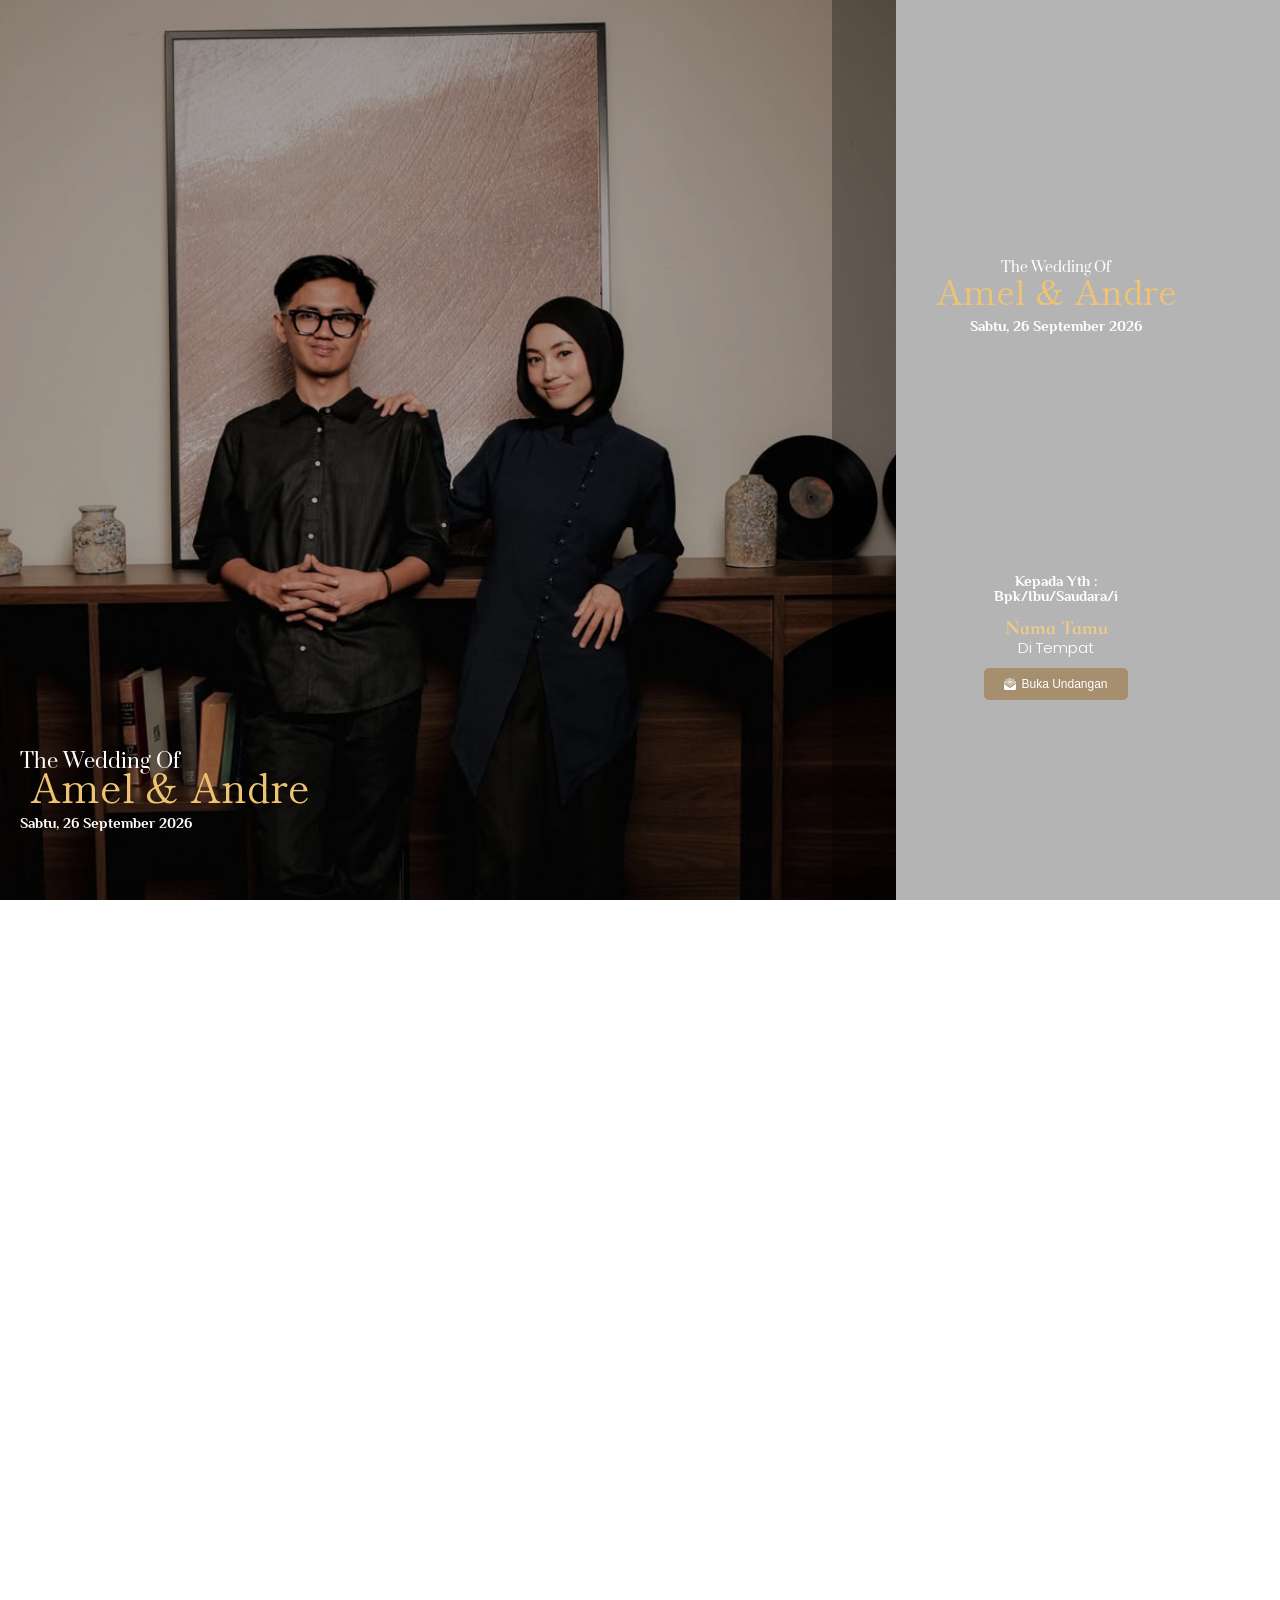
==== commit 73b9c44e: "Tambah Google Apps Script RSVP + tombol Tampilkan/Sembunyikan ucapan (tema #a58f6e) - Tambah Code.gs" ====
--- a/index.html
+++ b/index.html
@@ -4,8 +4,8 @@
 <head>
   <!-- interceptor dihapus supaya background slideshow bride/groom bisa load -->
   <meta charset="UTF-8">
-  <link rel="icon" type="image/x-icon" href="kirimdigi.ico">
-  <link rel="shortcut icon" href="kirimdigi.ico">
+  <link rel="icon" type="image/x-icon" href="KirimDigi.ico">
+  <link rel="shortcut icon" href="KirimDigi.ico">
 
   <!-- Optimasi Mesin Pencari oleh Rank Math - https://rankmath.com/ -->
   <title>Amel 🤎 Andre</title>
@@ -3284,13 +3284,13 @@
                         <h2 class="elementor-heading-title elementor-size-default">Di Tempat</h2>
                       </div>
                     </div>
-                    <div
-                      class="elementor-element elementor-element-4b713054 elementor-align-center elementor-widget elementor-widget-button"
+                      <div
+                      class="elementor-element elementor-element-4b713054 elementor-align-center elementor-widget elementor-widget-button wds-button-cover"
                       data-id="4b713054" data-element_type="widget" data-e-type="widget" id="tombol-buka"
                       data-widget_type="button.default">
                       <div class="elementor-widget-container">
                         <div class="elementor-button-wrapper">
-                          <a class="elementor-button elementor-size-xs" role="button">
+                          <a class="elementor-button elementor-size-xs wds-button-cover" id="wds-button-cover" role="button">
                             <span class="elementor-button-content-wrapper">
                               <span class="elementor-button-icon">
                                 <svg xmlns="http://www.w3.org/2000/svg" viewbox="0 0 512 512">
@@ -3546,7 +3546,7 @@
                 <div class="e-con-inner">
                   <div class="elementor-element elementor-element-42d331ff e-con-full e-flex e-con e-child"
                     data-id="42d331ff" data-element_type="container" data-e-type="container"
-                    data-settings="{&quot;background_background&quot;:&quot;slideshow&quot;,&quot;background_slideshow_slide_duration&quot;:500,&quot;background_slideshow_slide_transition&quot;:&quot;slide_right&quot;,&quot;background_slideshow_transition_duration&quot;:12000,&quot;jet_parallax_layout_list&quot;:[],&quot;background_slideshow_gallery&quot;:[{&quot;id&quot;:&quot;945&quot;,&quot;url&quot;:&quot;bride.jpeg&quot;},{&quot;id&quot;:&quot;947&quot;,&quot;url&quot;:&quot;bride2.jpeg&quot;}],&quot;background_slideshow_loop&quot;:&quot;yes&quot;}">
+                    data-settings="{&quot;background_background&quot;:&quot;slideshow&quot;,&quot;background_slideshow_slide_duration&quot;:500,&quot;background_slideshow_slide_transition&quot;:&quot;slide_right&quot;,&quot;background_slideshow_transition_duration&quot;:12000,&quot;jet_parallax_layout_list&quot;:[],&quot;background_slideshow_gallery&quot;:[{&quot;id&quot;:&quot;945&quot;,&quot;url&quot;:&quot;bride.jpeg&quot;}],&quot;background_slideshow_loop&quot;:&quot;yes&quot;}">
                     <div class="elementor-element elementor-element-57abbf24 elementor-widget elementor-widget-spacer"
                       data-id="57abbf24" data-element_type="widget" data-e-type="widget"
                       data-widget_type="spacer.default">
@@ -3641,7 +3641,7 @@
                   </div>
                   <div class="elementor-element elementor-element-5ac3d0bc e-con-full e-flex e-con e-child"
                     data-id="5ac3d0bc" data-element_type="container" data-e-type="container"
-                    data-settings="{&quot;background_background&quot;:&quot;slideshow&quot;,&quot;background_slideshow_slide_duration&quot;:500,&quot;background_slideshow_slide_transition&quot;:&quot;slide_right&quot;,&quot;background_slideshow_transition_duration&quot;:12000,&quot;jet_parallax_layout_list&quot;:[],&quot;background_slideshow_gallery&quot;:[{&quot;id&quot;:&quot;948&quot;,&quot;url&quot;:&quot;groom.jpeg&quot;},{&quot;id&quot;:&quot;950&quot;,&quot;url&quot;:&quot;groom2.jpeg&quot;}],&quot;background_slideshow_loop&quot;:&quot;yes&quot;}">
+                    data-settings="{&quot;background_background&quot;:&quot;slideshow&quot;,&quot;background_slideshow_slide_duration&quot;:500,&quot;background_slideshow_slide_transition&quot;:&quot;slide_right&quot;,&quot;background_slideshow_transition_duration&quot;:12000,&quot;jet_parallax_layout_list&quot;:[],&quot;background_slideshow_gallery&quot;:[{&quot;id&quot;:&quot;948&quot;,&quot;url&quot;:&quot;groom.jpeg&quot;}],&quot;background_slideshow_loop&quot;:&quot;yes&quot;}">
                     <div class="elementor-element elementor-element-7f1f83f6 elementor-widget elementor-widget-spacer"
                       data-id="7f1f83f6" data-element_type="widget" data-e-type="widget"
                       data-widget_type="spacer.default">
@@ -3964,7 +3964,7 @@
           </div>
           <div class="elementor-element elementor-element-25c9b67d jedv-enabled--yes e-flex e-con-boxed e-con e-child"
             data-id="25c9b67d" data-element_type="container" data-e-type="container"
-            data-settings="{&quot;background_background&quot;:&quot;slideshow&quot;,&quot;background_slideshow_slide_duration&quot;:500,&quot;background_slideshow_slide_transition&quot;:&quot;slide_right&quot;,&quot;background_slideshow_transition_duration&quot;:12000,&quot;jet_parallax_layout_list&quot;:[],&quot;background_slideshow_gallery&quot;:[{&quot;id&quot;:&quot;954&quot;,&quot;url&quot;:&quot;intimatewedding.jpeg&quot;}],&quot;background_slideshow_loop&quot;:&quot;yes&quot;}">
+            data-settings="{&quot;background_background&quot;:&quot;slideshow&quot;,&quot;background_slideshow_slide_duration&quot;:500,&quot;background_slideshow_slide_transition&quot;:&quot;slide_right&quot;,&quot;background_slideshow_transition_duration&quot;:12000,&quot;jet_parallax_layout_list&quot;:[],&quot;background_slideshow_gallery&quot;:[{&quot;id&quot;:&quot;954&quot;,&quot;url&quot;:&quot;kyb1.jpeg&quot;}],&quot;background_slideshow_loop&quot;:&quot;yes&quot;}">
             <div class="e-con-inner">
               <div class="elementor-element elementor-element-2c32758c elementor-widget elementor-widget-spacer"
                 data-id="2c32758c" data-element_type="widget" data-e-type="widget" data-widget_type="spacer.default">
@@ -4936,6 +4936,22 @@
 
                         <div id="saic-comment-status-893" class="saic-comment-status"></div>
 
+                        <!-- GAS RSVP: tombol Tampilkan/Sembunyikan ucapan (tema #a58f6e) -->
+                        <div class="gas-rsvp-controls" style="margin-top:14px; text-align:center;">
+                          <button type="button" id="gas-toggle-btn" class="gas-toggle-btn">
+                            <i class="fa-solid fa-comments" style="margin-right:8px;"></i>
+                            <span id="gas-toggle-text">Tampilkan Ucapan</span>
+                            <span id="gas-toggle-count" class="gas-count-badge" style="display:none;">0</span>
+                          </button>
+                        </div>
+                        <div id="gas-ucapan-wrapper" style="display:none; margin-top:18px;">
+                          <div id="gas-ucapan-loading" style="text-align:center; padding:20px; color:#6b7280; font-size:13px;">
+                            <i class="fa-solid fa-spinner fa-spin" style="margin-right:8px;"></i>Memuat ucapan...
+                          </div>
+                          <div id="gas-ucapan-list" style="display:none;"></div>
+                          <div id="gas-ucapan-empty" style="display:none; text-align:center; padding:24px; color:#6b7280; font-size:13px; background:#fdfbf7; border:1px dashed #e6d5b8; border-radius:10px;">Belum ada ucapan. Jadilah yang pertama! 🤎</div>
+                        </div>
+
                         <ul id="saic-container-comment-893"
                           class="saic-container-comments saic-order-DESC saic-has-12-comments saic-multiple-comments"
                           data-order="DESC"></ul>
@@ -4979,7 +4995,7 @@
               data-settings="{&quot;_animation_mobile&quot;:&quot;zoomIn&quot;}" data-widget_type="heading.default">
               <div class="elementor-widget-container">
                 <span class="elementor-heading-title elementor-size-default">Merupakan suatu kebahagiaan dan kehormatan
-                  bagi kami, apabila Bapak/Ibu/Saudara/i, berkenan hadir dan memberikan doâ€™a restu kepada kami.</span>
+                  bagi kami, apabila Bapak/Ibu/Saudara/i, berkenan hadir dan memberikan doa restu kepada kami.</span>
               </div>
             </div>
             <div
@@ -5027,7 +5043,7 @@
               data-settings="{&quot;_animation_mobile&quot;:&quot;zoomIn&quot;}" data-widget_type="image.default">
               <div class="elementor-widget-container">
                 <a href="https://www.instagram.com/kirimdigi" target="_blank">
-                  <img width="40" height="40" src="kirimdigi.ico" class="attachment-medium size-medium" alt="kirimdigi"
+                  <img width="40" height="40" src="KirimDigi.ico" class="attachment-medium size-medium" alt="kirimdigi"
                     style="max-width: 40px; height: auto;"> </a>
               </div>
             </div>
@@ -5077,7 +5093,7 @@
               data-settings="{&quot;_position&quot;:&quot;fixed&quot;}" data-widget_type="wds_audio.default">
               <div class="elementor-widget-container">
                 <script type="text/javascript">
-                  var WdsAudio = { "source": "url", "audio_link": "https:\/\/data.kekondangan.app\/Music%2FEd%20Sheeran%20-%20Photograph.mp3", "audio_start": "", "audio_end": "", "autoplay": false }
+                  var WdsAudio = { "source": "url", "audio_link": "MusicEd%20Sheeran%20-%20Photograph.mp3", "audio_start": "", "audio_end": "", "autoplay": false }
                 </script>
 
 
@@ -5126,8 +5142,8 @@
 
 
 
-                  <audio id="song" loop="">
-                    <source src="../MusicEd%20Sheeran%20-%20Photograph.mp3" type="audio/mp3">
+                  <audio id="song" loop="" preload="auto">
+                    <source src="MusicEd%20Sheeran%20-%20Photograph.mp3" type="audio/mpeg">
                   </audio>
 
 
@@ -5264,7 +5280,7 @@
               <script>
                 let ytMusicPlaying = false;
                 let isYT = false;
-                const discMusics = document.querySelectorAll(".elementor-icon-wrapper[id*=mute-sound] .elementor-icon i");
+                const discMusics = document.querySelectorAll("#wds_audio_play .elementor-icon, #wds_audio_pause .elementor-icon");
                 function hideAllSect() {
                   if (document.body.classList.contains('elementor-editor-active')) return;
                   const cover = document.getElementById('cover');
@@ -5338,19 +5354,32 @@
                 function _playAudio() {
                   if (!ytMusicPlaying) {
                     if (document.body.contains(document.getElementById("song"))) {
-                      document.getElementById("song").play();
+                      var songEl = document.getElementById("song");
+                      // set volume dan pastikan load
+                      songEl.volume = 0.85;
+                      var playPromise = songEl.play();
+                      if (playPromise !== undefined) {
+                        playPromise.then(function() {
+                          console.log("[audio] play success", songEl.currentSrc);
+                        }).catch(function(err) {
+                          console.error("[audio] play failed:", err);
+                          // retry once after user gesture delay
+                          setTimeout(function(){ songEl.play().catch(function(e){ console.error(e); }); }, 300);
+                        });
+                      }
                       isYT = false;
                     } else {
                       isYT = true;
                       jQuery("iframe").each(function () {
                         if (this.id === 'youtube-player') jQuery(this)[0].contentWindow.postMessage('{"event":"command","func":"playVideo","args":""}', '*')
-                        //jQuery("#ytSound").animate({ bottom: "0px"}, 1500);
                       });
                     }
                     ytMusicPlaying = true;
                     discMusics.forEach((disc) => {
                       disc.classList.add('audioRotate');
                     })
+                    // sync wds_audio UI
+                    try { jQuery("#wds_audio_play").hide(); jQuery("#wds_audio_pause").show(); } catch(e){}
                   }
                 }
                 function _pauseAudio() {
@@ -5362,15 +5391,14 @@
                       isYT = true;
                       jQuery("iframe").each(function () {
                         if (this.id === 'youtube-player') jQuery(this)[0].contentWindow.postMessage('{"event":"command","func":"pauseVideo","args":""}', '*');
-                        //jQuery("#ytSound").animate({ bottom: "-320px"}, 1500);
                       });
                     }
                     ytMusicPlaying = false;
                     discMusics.forEach((disc) => {
                       disc.classList.remove('audioRotate');
                     })
+                    try { jQuery("#wds_audio_play").show(); jQuery("#wds_audio_pause").hide(); } catch(e){}
                   } else {
-
                     _playAudio()
                   }
                 }
@@ -5655,7 +5683,7 @@
           <div class="elementor-element elementor-element-1321f46 elementor-widget elementor-widget-text-editor"
             data-id="1321f46" data-element_type="widget" data-e-type="widget" data-widget_type="text-editor.default">
             <div class="elementor-widget-container">
-              Made with â¤ï¸KirimDigi </div>
+              Made with 🤎 KirimDigi </div>
           </div>
           <div class="elementor-element elementor-element-0e1e4d1 elementor-widget elementor-widget-html"
             data-id="0e1e4d1" data-element_type="widget" data-e-type="widget" data-widget_type="html.default">
@@ -6353,13 +6381,20 @@
 
   <script>
     const wdpAudio = document.body.contains(document.getElementById('song')) ? document.getElementById('song') : false;
+    // sinkron dengan ytMusicPlaying agar tidak auto-play setelah user pause
     document.addEventListener("visibilitychange", event => {
+      if (typeof ytMusicPlaying !== 'undefined' && !ytMusicPlaying) return;
       if (document.visibilityState === "visible") {
-        wdpAudio && wdpAudio.play();
+        wdpAudio && wdpAudio.play().catch(function(e){ console.log("[wdpAudio] visibility play blocked", e); });
       } else {
         wdpAudio && wdpAudio.pause();
       }
     })
+    // debug helper: cek 404
+    if (wdpAudio) {
+      wdpAudio.addEventListener('error', function(e){ console.error("[audio] error src=", wdpAudio.currentSrc || wdpAudio.src, e); });
+      wdpAudio.addEventListener('canplay', function(){ console.log("[audio] canplay", wdpAudio.currentSrc); });
+    }
   </script>
   <style id="e-addons-template-dynamic-1fcf13a3-inline">
     .elementor:is(.e-post-893, .e-loop-item-893) .elementor-element.elementor-element-1fcf13a3:not(.elementor-motion-effects-element-type-background),
@@ -6529,6 +6564,407 @@
         }, 200);
       })();
   </script>
+
+  <!-- GAS RSVP Integration - Amel & Andre -->
+  <style id="gas-rsvp-style">
+    .gas-toggle-btn {
+      display: inline-flex;
+      align-items: center;
+      justify-content: center;
+      gap: 4px;
+      background-color: #a58f6e;
+      color: #ffffff;
+      border: none;
+      border-radius: 8px;
+      padding: 11px 22px;
+      font-size: 13px;
+      font-weight: 600;
+      letter-spacing: 0.3px;
+      cursor: pointer;
+      transition: all 0.2s ease;
+      box-shadow: 0 4px 12px rgba(165, 143, 110, 0.28);
+      min-width: 200px;
+    }
+    .gas-toggle-btn:hover {
+      background-color: #8f7a5d;
+      transform: translateY(-1px);
+      box-shadow: 0 6px 16px rgba(165, 143, 110, 0.38);
+    }
+    .gas-toggle-btn:active { transform: translateY(0); }
+    .gas-toggle-btn:disabled { opacity: 0.6; cursor: not-allowed; transform: none; }
+    .gas-count-badge {
+      margin-left: 8px;
+      background: #ffffff;
+      color: #a58f6e;
+      border-radius: 999px;
+      padding: 2px 8px;
+      font-size: 11px;
+      font-weight: 800;
+      line-height: 1;
+    }
+    #saic-comment-status-893.gas-success {
+      background: #fdfbf7;
+      border: 1px solid #e6d5b8;
+      color: #5f4a2e;
+      padding: 10px 14px;
+      border-radius: 8px;
+      margin-top: 12px;
+      font-size: 13px;
+      text-align: center;
+    }
+    #saic-comment-status-893.gas-error {
+      background: #fef2f2;
+      border: 1px solid #fecaca;
+      color: #991b1b;
+      padding: 10px 14px;
+      border-radius: 8px;
+      margin-top: 12px;
+      font-size: 13px;
+      text-align: center;
+    }
+    .gas-card {
+      background: #ffffff;
+      border: 1px solid #e8e0d0;
+      border-left: 4px solid #a58f6e;
+      border-radius: 10px;
+      padding: 14px 16px;
+      margin-bottom: 12px;
+      box-shadow: 0 2px 8px rgba(165,143,110,0.08);
+      text-align: left;
+    }
+    .gas-card-head {
+      display: flex;
+      justify-content: space-between;
+      align-items: flex-start;
+      gap: 10px;
+      margin-bottom: 8px;
+    }
+    .gas-card-nama {
+      font-weight: 700;
+      color: #3d2f1e;
+      font-size: 14px;
+      line-height: 1.2;
+    }
+    .gas-card-meta {
+      font-size: 11px;
+      color: #8a7a65;
+      margin-top: 2px;
+    }
+    .gas-badge {
+      font-size: 11px;
+      font-weight: 700;
+      padding: 4px 8px;
+      border-radius: 999px;
+      white-space: nowrap;
+      line-height: 1;
+      flex-shrink: 0;
+    }
+    .gas-badge-hadir { background: #fef3ec; color: #9a5a1a; border: 1px solid #e6d5b8; }
+    .gas-badge-tidak { background: #f3f4f6; color: #6b7280; border: 1px solid #e5e7eb; }
+    .gas-badge-ragu { background: #fef9e7; color: #8a6d00; border: 1px solid #fde68a; }
+    .gas-card-ucapan {
+      color: #4b3d2e;
+      font-size: 13.5px;
+      line-height: 1.55;
+      white-space: pre-wrap;
+      word-break: break-word;
+    }
+    .gas-card-jumlah {
+      margin-top: 8px;
+      font-size: 11.5px;
+      color: #8a7a65;
+      display: inline-flex;
+      align-items: center;
+      gap: 6px;
+      background: #fdfbf7;
+      border: 1px solid #f0e6d3;
+      padding: 4px 8px;
+      border-radius: 999px;
+    }
+    /* samakan warna tombol Kirim asli */
+    #submit-893 {
+      background-color: #a58f6e !important;
+      border-color: #a58f6e !important;
+      transition: all 0.2s ease;
+    }
+    #submit-893:hover { background-color: #8f7a5d !important; }
+    #submit-893:disabled { opacity: 0.6; cursor: not-allowed; }
+    /* guest field animasi */
+    .saic-wrap-guest { transition: all 0.2s ease; }
+  </style>
+
+  <script>
+    (function() {
+      // GANTI URL INI SETELAH DEPLOY GAS -> Deploy as web app -> Anyone
+      // Spreadsheet ID sudah hardcoded di Code.gs, jadi hanya perlu URL exec di sini
+      const GAS_URL = "https://script.google.com/macros/s/AKfycbxxxxxxxxxxxxxxxxxxxxxxxxxxxxxxxxxxxxxxxx/exec";
+      const SPREADSHEET_URL = "https://docs.google.com/spreadsheets/d/179cusuqNesQBSMpjrlZfeB0mznAd0aehxGIwt2cBnYc/edit#gid=0";
+
+      const form = document.getElementById("commentform-893");
+      const authorInput = document.getElementById("author");
+      const attendanceSelect = document.getElementById("attendance");
+      const guestSelect = document.getElementById("guest");
+      const guestWrap = document.querySelector(".saic-wrap-guest");
+      const textarea = document.getElementById("saic-textarea-893");
+      const submitBtn = document.getElementById("submit-893");
+      const statusEl = document.getElementById("saic-comment-status-893");
+      const toggleBtn = document.getElementById("gas-toggle-btn");
+      const toggleText = document.getElementById("gas-toggle-text");
+      const toggleCount = document.getElementById("gas-toggle-count");
+      const wrapper = document.getElementById("gas-ucapan-wrapper");
+      const listEl = document.getElementById("gas-ucapan-list");
+      const loadingEl = document.getElementById("gas-ucapan-loading");
+      const emptyEl = document.getElementById("gas-ucapan-empty");
+
+      let isListVisible = false;
+      let cacheData = null;
+
+      // tampilkan guest hanya jika Hadir
+      function syncGuestVisibility() {
+        if (!attendanceSelect || !guestWrap) return;
+        if (attendanceSelect.value === "present") {
+          guestWrap.style.display = "";
+        } else {
+          guestWrap.style.display = "none";
+          if (guestSelect) guestSelect.value = "";
+        }
+      }
+      if (attendanceSelect) {
+        attendanceSelect.addEventListener("change", syncGuestVisibility);
+        // inisialisasi
+        syncGuestVisibility();
+      }
+
+      function showStatus(msg, type) {
+        if (!statusEl) return;
+        statusEl.textContent = msg;
+        statusEl.className = "saic-comment-status " + (type === "success" ? "gas-success" : "gas-error");
+        statusEl.style.display = "block";
+        // auto hide setelah 5 detik untuk success
+        if (type === "success") {
+          setTimeout(() => { statusEl.style.display = "none"; statusEl.textContent = ""; }, 5000);
+        }
+      }
+
+      function badgeClass(kehadiran) {
+        const k = (kehadiran||"").toLowerCase();
+        if (k.includes("hadir") && !k.includes("tidak")) return "gas-badge-hadir";
+        if (k.includes("tidak")) return "gas-badge-tidak";
+        return "gas-badge-ragu";
+      }
+
+      function escapeHtml(s) {
+        return String(s||"").replace(/[&<>"']/g, m => ({'&':'&amp;','<':'&lt;','>':'&gt;','"':'&quot;',"'":'&#39;'}[m]));
+      }
+
+      function renderList(data) {
+        if (!listEl) return;
+        if (!data || data.length === 0) {
+          listEl.style.display = "none";
+          emptyEl.style.display = "block";
+          loadingEl.style.display = "none";
+          if (toggleCount) { toggleCount.textContent = "0"; toggleCount.style.display = "none"; }
+          return;
+        }
+        let html = "";
+        data.forEach(item => {
+          const tamuInfo = item.jumlahTamu && item.jumlahTamu !== "-" ? `<div class="gas-card-jumlah"><i class="fa-solid fa-users" style="font-size:11px;"></i> ${escapeHtml(item.jumlahTamu)} orang</div>` : "";
+          html += `
+            <div class="gas-card">
+              <div class="gas-card-head">
+                <div>
+                  <div class="gas-card-nama">${escapeHtml(item.nama)}</div>
+                  <div class="gas-card-meta"><i class="fa-regular fa-clock" style="margin-right:4px;"></i>${escapeHtml(item.timestamp)}</div>
+                </div>
+                <span class="gas-badge ${badgeClass(item.kehadiran)}">${escapeHtml(item.kehadiran)}</span>
+              </div>
+              <div class="gas-card-ucapan">${escapeHtml(item.ucapan)}</div>
+              ${tamuInfo}
+            </div>
+          `;
+        });
+        listEl.innerHTML = html;
+        listEl.style.display = "block";
+        emptyEl.style.display = "none";
+        loadingEl.style.display = "none";
+        if (toggleCount) { toggleCount.textContent = data.length; toggleCount.style.display = "inline-block"; }
+      }
+
+      async function fetchUcapan(force) {
+        if (cacheData && !force) {
+          renderList(cacheData);
+          return;
+        }
+        if (!GAS_URL || GAS_URL.includes("xxxxxxxx")) {
+          loadingEl.style.display = "none";
+          listEl.style.display = "none";
+          emptyEl.style.display = "block";
+          emptyEl.innerHTML = `Belum dihubungkan ke Spreadsheet.<br><small style="color:#8a7a65;">Deploy <b>Code.gs</b> dulu, lalu ganti <code>GAS_URL</code> di index.html<br><a href="${SPREADSHEET_URL}" target="_blank" style="color:#a58f6e; text-decoration:underline;">Buka Spreadsheet</a></small>`;
+          return;
+        }
+        loadingEl.style.display = "block";
+        listEl.style.display = "none";
+        emptyEl.style.display = "none";
+        try {
+          const res = await fetch(GAS_URL + "?action=read", { method: "GET" });
+          const json = await res.json();
+          if (json.status === "success") {
+            cacheData = json.data || [];
+            renderList(cacheData);
+          } else {
+            throw new Error(json.message || "Gagal memuat");
+          }
+        } catch (err) {
+          console.error("[GAS] fetch error", err);
+          loadingEl.style.display = "none";
+          emptyEl.style.display = "block";
+          emptyEl.textContent = "Gagal memuat ucapan: " + err.message;
+        }
+      }
+
+      // toggle tampil/sembunyikan
+      if (toggleBtn) {
+        toggleBtn.addEventListener("click", async function() {
+          isListVisible = !isListVisible;
+          if (isListVisible) {
+            wrapper.style.display = "block";
+            toggleText.textContent = "Sembunyikan Ucapan";
+            toggleBtn.innerHTML = '<i class="fa-solid fa-eye-slash" style="margin-right:8px;"></i><span id="gas-toggle-text">Sembunyikan Ucapan</span> <span id="gas-toggle-count" class="gas-count-badge" style="display:'+(cacheData?'inline-block':'none')+'">'+(cacheData?cacheData.length:0)+'</span>';
+            // re-query karena innerHTML reset
+            const newCount = document.getElementById("gas-toggle-count");
+            if (newCount && cacheData) { newCount.textContent = cacheData.length; newCount.style.display = "inline-block"; }
+            await fetchUcapan(false);
+            // scroll ke list
+            setTimeout(()=> wrapper.scrollIntoView({ behavior: "smooth", block: "start" }), 150);
+          } else {
+            wrapper.style.display = "none";
+            toggleBtn.innerHTML = '<i class="fa-solid fa-comments" style="margin-right:8px;"></i><span id="gas-toggle-text">Tampilkan Ucapan</span> <span id="gas-toggle-count" class="gas-count-badge" style="display:'+(cacheData && cacheData.length?'inline-block':'none')+'">'+(cacheData?cacheData.length:0)+'</span>';
+          }
+        });
+        // preload count tanpa buka list
+        fetch(GAS_URL + "?action=read", { method: "GET" }).then(r=>r.json()).then(j=>{
+          if (j.status==="success" && j.data) {
+            cacheData = j.data;
+            if (toggleCount && j.data.length) { toggleCount.textContent = j.data.length; toggleCount.style.display = "inline-block"; }
+          }
+        }).catch(()=>{});
+      }
+
+      // intercept submit
+      if (form) {
+        form.addEventListener("submit", async function(e) {
+          e.preventDefault();
+          e.stopPropagation();
+          // validasi
+          const nama = (authorInput && authorInput.value || "").trim();
+          const kehadiran = (attendanceSelect && attendanceSelect.value || "").trim();
+          const ucapan = (textarea && textarea.value || "").trim();
+          const jumlah = (guestSelect && guestSelect.value || "").trim();
+
+          // reset error
+          form.querySelectorAll(".saic-error-info").forEach(el => el.style.display = "none");
+
+          let valid = true;
+          if (nama.length < 2) {
+            const err = form.querySelector(".saic-error-info-name");
+            if (err) err.style.display = "block";
+            showStatus("Masukan nama anda (minimal 2 karakter)", "error");
+            valid = false;
+          }
+          if (!kehadiran) {
+            const err = form.querySelector(".saic-error-info-attendance");
+            if (err) err.style.display = "block";
+            showStatus("Pilih konfirmasi kehadiran", "error");
+            valid = false;
+          }
+          if (kehadiran === "present" && !jumlah) {
+            const err = form.querySelector(".saic-error-info-guest");
+            if (err) err.style.display = "block";
+            showStatus("Pilih jumlah tamu", "error");
+            valid = false;
+          }
+          if (ucapan.length < 2) {
+            const err = form.querySelector(".saic-error-info-text");
+            if (err) err.style.display = "block";
+            showStatus("Ucapan minimal 2 karakter", "error");
+            valid = false;
+          }
+          if (!valid) return;
+
+          if (!GAS_URL || GAS_URL.includes("xxxxxxxx")) {
+            showStatus("Konfigurasi Spreadsheet belum selesai. Deploy Code.gs dulu dan isi GAS_URL.", "error");
+            return;
+          }
+
+          const payload = {
+            nama: nama,
+            ucapan: ucapan,
+            kehadiran: kehadiran, // present / notpresent / notsure
+            jumlahTamu: jumlah
+          };
+
+          const origText = submitBtn ? submitBtn.value : "";
+          if (submitBtn) { submitBtn.disabled = true; submitBtn.value = "Mengirim..."; }
+
+          try {
+            const res = await fetch(GAS_URL, {
+              method: "POST",
+              headers: { "Content-Type": "text/plain;charset=utf-8" },
+              body: JSON.stringify(payload)
+            });
+            const json = await res.json();
+            if (json.status === "success") {
+              showStatus(json.message || "Terima kasih atas ucapan Anda! 🤎", "success");
+              form.reset();
+              syncGuestVisibility();
+              // jika auto-fill nama tamu dari URL, isi lagi
+              const guestName = (typeof getGuestName === "function" ? getGuestName() : "");
+              if (guestName && authorInput) authorInput.value = guestName;
+              cacheData = null; // invalidate
+              // jika list sedang terbuka, refresh
+              if (isListVisible) await fetchUcapan(true);
+              else {
+                // preload count
+                try {
+                  const r2 = await fetch(GAS_URL + "?action=read");
+                  const j2 = await r2.json();
+                  if (j2.status==="success") {
+                    cacheData = j2.data;
+                    const cnt = document.getElementById("gas-toggle-count");
+                    if (cnt) { cnt.textContent = j2.data.length; cnt.style.display = "inline-block"; }
+                  }
+                } catch(e){}
+              }
+            } else {
+              showStatus(json.message || "Gagal mengirim ucapan", "error");
+            }
+          } catch (err) {
+            console.error("[GAS] post error", err);
+            showStatus("Gagal mengirim: " + err.message + ". Coba lagi.", "error");
+          } finally {
+            if (submitBtn) { submitBtn.disabled = false; submitBtn.value = origText || "Kirim"; }
+          }
+        }, true);
+      }
+
+      // cegah SAIC lama auto-load ajax ke invitimo (opsional: sembunyikan list lama)
+      const oldList = document.getElementById("saic-container-comment-893");
+      if (oldList) oldList.style.display = "none";
+      const oldHolder = document.querySelector(".saic-holder-893");
+      if (oldHolder) oldHolder.style.display = "none";
+      const oldLink = document.getElementById("saic-link-893");
+      if (oldLink) {
+        oldLink.addEventListener("click", function(e){
+          e.preventDefault();
+          const wrap = document.getElementById("saic-wrap-comment-893");
+          if (wrap) wrap.style.display = wrap.style.display === "none" ? "block" : "none";
+        });
+      }
+      // buka form otomatis (karena sebelumnya display:none)
+      const wrapComment = document.getElementById("saic-wrap-comment-893");
+      if (wrapComment) wrapComment.style.display = "block";
+    })();
+  </script>
 </body>
 
 </html>
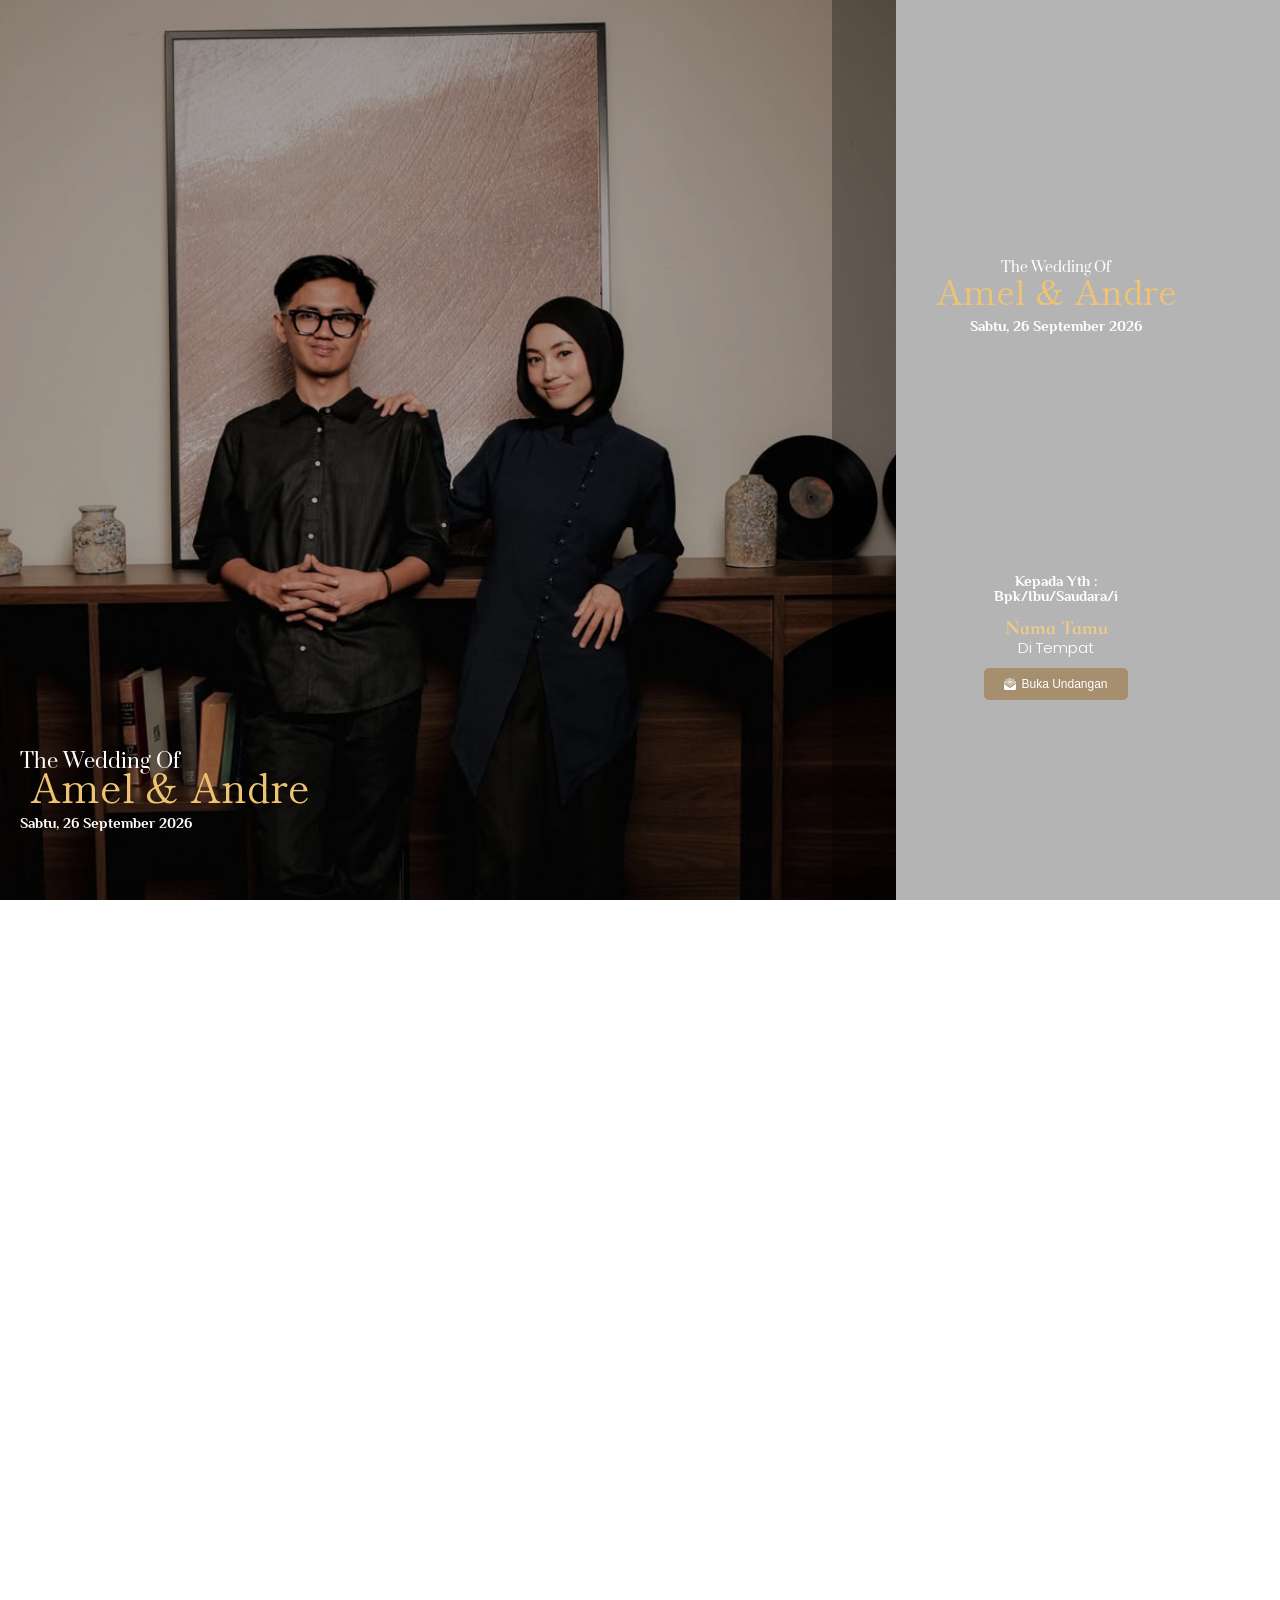
==== commit 680ae3f6: "Fix RSVP: always unhide, reset count 0, blokir CORS invitimo - index.html: saic-link 12->0, href # d" ====
--- a/index.html
+++ b/index.html
@@ -4857,15 +4857,15 @@
 
                       <div class="saic-wrap-link">
 
-                        <a href="index-1.htm?post_id=893&#038;comments=12&#038;get=500&#038;order=DESC"
-                          id="saic-link-893" class="saic-link saic-icon-link saic-icon-link-true auto-load-true">
+                        <a href="#"
+                          id="saic-link-893" class="saic-link saic-icon-link saic-icon-link-true" style="pointer-events:none; cursor:default;">
                           <i class="saico-comment"></i>
-                          <span>12</span>
+                          <span>0</span>
                           Ucapan </a>
 
                       </div>
 
-                      <div id="saic-wrap-comment-893" class="saic-wrap-comments" style="display: none;" data-id="893">
+                      <div id="saic-wrap-comment-893" class="saic-wrap-comments" style="display: block;" data-id="893">
 
                         <div id="saic-wrap-form-893" class="saic-wrap-form saic-clearfix">
 
@@ -6694,10 +6694,26 @@
   </style>
 
   <script>
+    // FIX CORS invitimo: override SAIC sebelum ready (blok POST ke admin-ajax)
+    window.getComments_SAIC = function(){ return false; };
+    window.insertComment_SAIC = function(){ return false; };
+    window.jPages_SAIC = function(){ return false; };
+    if (window.WDS_RSVP) { try { window.WDS_RSVP.ajaxurl = ""; window.WDS_RSVP.jPagesNum = 0; } catch(e){} }
+    // cegah jQuery SAIC auto-load & CORS
+    if (window.jQuery) {
+      try {
+        // hapus handler SAIC yang sudah terpasang
+        jQuery(function($){
+          try { $("a.saic-link").off("click"); $("body").off("click","a.saic-link"); $("body").off("submit",".saic-container-form form"); } catch(e){}
+          $("#saic-link-893 span").text("0");
+          $("#saic-wrap-comment-893").show().attr("style","display:block !important;").css("display","block");
+        });
+      } catch(e){}
+    }
     (function() {
       // GANTI URL INI SETELAH DEPLOY GAS -> Deploy as web app -> Anyone
       // Spreadsheet ID sudah hardcoded di Code.gs, jadi hanya perlu URL exec di sini
-      const GAS_URL = "https://script.google.com/macros/s/AKfycbxxxxxxxxxxxxxxxxxxxxxxxxxxxxxxxxxxxxxxxx/exec";
+      const GAS_URL = "https://script.google.com/macros/s/AKfycbzOUKRYMmyXKOiLiAylcoBAIIPU27IzArMLdki8FP4rricU0hcwSnrC0F9cGjoPGrYILw/exec";
       const SPREADSHEET_URL = "https://docs.google.com/spreadsheets/d/179cusuqNesQBSMpjrlZfeB0mznAd0aehxGIwt2cBnYc/edit#gid=0";
 
       const form = document.getElementById("commentform-893");
@@ -6759,6 +6775,9 @@
 
       function renderList(data) {
         if (!listEl) return;
+        // sync SAIC link count (reset 0 -> real count)
+        const saicSpan = document.querySelector("#saic-link-893 span");
+        if (saicSpan) saicSpan.textContent = data ? data.length : 0;
         if (!data || data.length === 0) {
           listEl.style.display = "none";
           emptyEl.style.display = "block";
@@ -6947,22 +6966,36 @@
         }, true);
       }
 
-      // cegah SAIC lama auto-load ajax ke invitimo (opsional: sembunyikan list lama)
+      // cegah SAIC lama & paksa always visible + count 0 (request user: jangan di-hide, reset 0)
       const oldList = document.getElementById("saic-container-comment-893");
-      if (oldList) oldList.style.display = "none";
+      if (oldList) { oldList.style.display = "none"; oldList.innerHTML = ""; }
       const oldHolder = document.querySelector(".saic-holder-893");
       if (oldHolder) oldHolder.style.display = "none";
+      // SAIC link: reset 0 & nonaktifkan toggle (always unhide)
       const oldLink = document.getElementById("saic-link-893");
       if (oldLink) {
-        oldLink.addEventListener("click", function(e){
-          e.preventDefault();
-          const wrap = document.getElementById("saic-wrap-comment-893");
-          if (wrap) wrap.style.display = wrap.style.display === "none" ? "block" : "none";
-        });
-      }
-      // buka form otomatis (karena sebelumnya display:none)
+        const span = oldLink.querySelector("span");
+        if (span) span.textContent = "0";
+        oldLink.style.pointerEvents = "none";
+        oldLink.style.cursor = "default";
+        // cegah SAIC handler lama
+        if (window.jQuery) {
+          try { jQuery(oldLink).off("click"); jQuery("body").off("click","a.saic-link"); } catch(e){}
+        }
+        // pastikan klik tidak hide
+        oldLink.addEventListener("click", function(e){ e.preventDefault(); e.stopImmediatePropagation(); return false; }, true);
+      }
+      // paksa form & wrapper selalu tampil
       const wrapComment = document.getElementById("saic-wrap-comment-893");
-      if (wrapComment) wrapComment.style.display = "block";
+      if (wrapComment) {
+        wrapComment.style.display = "block";
+        wrapComment.style.visibility = "visible";
+        wrapComment.style.opacity = "1";
+        // cegah slideToggle menyembunyikan lagi
+        if (window.jQuery) {
+          try { jQuery(wrapComment).off(); } catch(e){}
+        }
+      }
     })();
   </script>
 </body>
